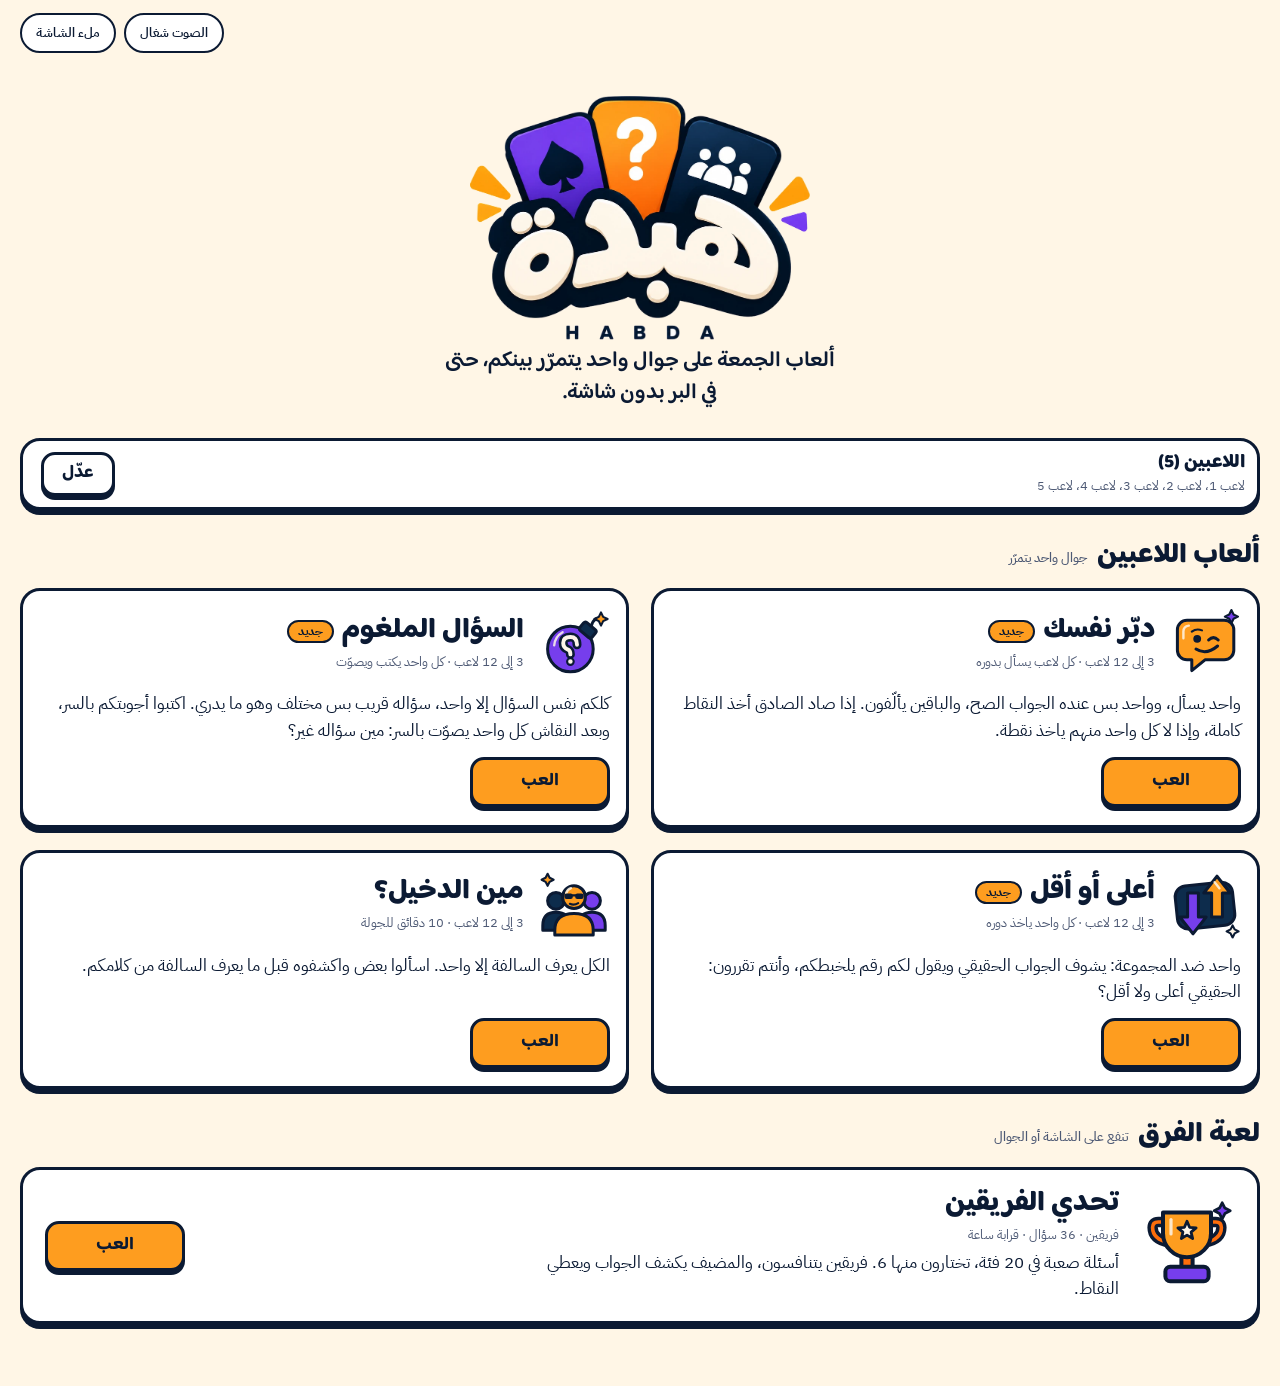
==== index.html @ b5500d82 "Habda web version, privacy and support pages Co-Authored-By: Claude Opus 5.5 <noreply@anthropic.com>" ====
<!doctype html><html lang="ar" dir="rtl"><head><meta charset="utf-8"><meta name="viewport" content="width=device-width,initial-scale=1,viewport-fit=cover"><meta name="theme-color" content="#FFF6E6"><meta name="description" content="هبدة: ألعاب جماعية سعودية على جوال واحد يتمرّر، أو كل واحد بجواله برمز غرفة."><meta property="og:title" content="هبدة"><meta property="og:description" content="هبدة: ألعاب جماعية سعودية على جوال واحد يتمرّر، أو كل واحد بجواله برمز غرفة."><meta property="og:image" content="icon-512.png"><link rel="icon" href="icon-192.png"><link rel="apple-touch-icon" href="apple-touch-icon.png"><link rel="stylesheet" href="fonts/fonts.css"><style>:root{color-scheme:light;padding-top:env(safe-area-inset-top,0px);padding-bottom:env(safe-area-inset-bottom,0px)}body{margin:0;font:14px system-ui}img{max-width:100%}[hidden]{display:none!important}</style><title>هبدة</title>
<meta name="claude:viewport-fit-sides" content="cover">
<style>
/* Layout: phone first. A slim bar, then one stage per step; the same stage scales up for a laptop or TV.
   One light palette by design, taken from the هبدة logo: cream ground, ink outlines with hard shadows, purple, orange and navy cards. */
:root{
  --bg:#FFF6E6;
  --surface:#FFFFFF;
  --cream:#FEF6E9;
  --cream-2:#EBD1B2;
  --ink:#0B1A33;
  --ink-soft:#4E5A75;
  --navy:#0D2C4C;
  --purple:#763EEC;
  --purple-soft:#EFE7FF;
  --orange:#FE9D1F;
  --orange-2:#FD6D0B;
  --orange-hover:#FFB04A;
  --orange-soft:#FFEBD2;
  --good:#0F7A4A;
  --good-soft:#E3F6EC;
  --bad:#C22F38;
  --bad-soft:#FDE7E8;
  --white:#FFFFFF;
  --display:"Baloo Bhaijaan 2","IBM Plex Sans Arabic","Geeza Pro",Tahoma,sans-serif;
  --body:"IBM Plex Sans Arabic","Segoe UI","Geeza Pro",Tahoma,sans-serif;
  --step-hero:clamp(32px,5.6vw,72px);
  --step-q:clamp(22px,3.4vw,46px);
  --step-h:clamp(22px,2.6vw,34px);
  --step-b:clamp(16px,1.3vw,19px);
  --step-s:clamp(13px,1.05vw,15px);
  --line:3px solid var(--ink);
  --pop:0 5px 0 var(--ink);
  --pop-sm:0 3px 0 var(--ink);
  color-scheme:light;
}
*,*::before,*::after{box-sizing:border-box}
html,body{height:100%}
body{background:var(--bg);color:var(--ink);font-family:var(--body);font-size:var(--step-b);line-height:1.6;-webkit-font-smoothing:antialiased;-webkit-tap-highlight-color:transparent}
#app{min-height:100%;display:flex;flex-direction:column;padding-left:max(16px, env(safe-area-inset-left, 0px));padding-right:max(16px, env(safe-area-inset-right, 0px));padding-block:0 clamp(20px,3vw,32px)}
.bar,.stage{width:100%;max-width:1240px;margin-inline:auto}
button,input,textarea{font:inherit;color:inherit}
button{cursor:pointer;touch-action:manipulation}
button:disabled{cursor:default}
input,textarea{font-size:max(16px,1em)}
:focus-visible{outline:3px solid var(--purple);outline-offset:3px}
h1,h2,h3,p{margin:0}
h1,h2,h3{text-wrap:balance}

.bar{display:flex;align-items:center;justify-content:space-between;gap:12px;padding-block:10px;flex-wrap:wrap;min-height:66px}
.home-btn{display:flex;align-items:center;background:none;border:0;padding:0;border-radius:12px}
.home-btn img{height:46px;width:auto;display:block}
.tag{font-size:12px;font-weight:700;background:var(--surface);border:2px solid var(--ink);padding:1px 10px;border-radius:999px}
.bar-actions{display:flex;gap:8px;flex-wrap:wrap}
.ghost{background:var(--surface);border:2px solid var(--ink);color:var(--ink);padding:4px 14px;border-radius:999px;font-size:var(--step-s);font-weight:600;min-height:40px}
.ghost:hover{background:var(--cream)}

.stage{flex:1;display:flex;flex-direction:column;gap:clamp(16px,2.4vw,28px);padding-block:clamp(10px,2.4vw,30px)}
.center{align-items:center;text-align:center;justify-content:center}
.eyebrow{font-size:var(--step-s);font-weight:600;color:var(--ink-soft)}
.hint{font-size:var(--step-s);color:var(--ink-soft);max-width:60ch}
.warn{font-size:var(--step-s);color:var(--bad);font-weight:600}
.title{font-family:var(--display);font-weight:800;font-size:var(--step-h);line-height:1.25}
.title.sm{font-size:clamp(20px,2vw,26px)}
.label{font-weight:700}
.card{background:var(--surface);border:var(--line);border-radius:20px;box-shadow:var(--pop)}

.btn{border:var(--line);border-radius:14px;padding:9px 22px;min-height:50px;background:var(--surface);color:var(--ink);font-family:var(--display);font-weight:700;font-size:clamp(17px,1.4vw,20px);line-height:1.3;box-shadow:0 4px 0 var(--ink);transition:transform .1s ease,box-shadow .1s ease,background-color .12s ease}
.btn:active:not(:disabled){transform:translateY(3px);box-shadow:0 1px 0 var(--ink)}
.btn.soft:hover:not(:disabled){background:var(--cream)}
.btn.soft.on{background:var(--purple-soft)}
.btn.primary{background:var(--orange)}
.btn.primary:hover:not(:disabled){background:var(--orange-hover)}
.btn.big{font-size:clamp(19px,1.8vw,24px);padding:11px 26px;min-height:56px}
.btn.team-0{background:var(--orange)}
.btn.team-1{background:var(--purple);color:var(--white)}
.btn.flat{background:transparent;border:2px dashed var(--ink-soft);color:var(--ink-soft);box-shadow:none;font-family:var(--body);font-weight:600;font-size:var(--step-s);min-height:44px;padding:6px 16px}
.btn.flat:hover{color:var(--ink);border-color:var(--ink)}
.btn.num{display:flex;flex-direction:column;align-items:center;min-width:150px;font-size:clamp(26px,3.4vw,40px);font-weight:800;font-variant-numeric:tabular-nums}
.btn.num small{font-family:var(--body);font-size:var(--step-s);font-weight:600;color:var(--ink-soft)}
.btn:disabled,.btn.primary:disabled{background:var(--cream-2);color:var(--ink-soft);border-color:var(--ink-soft);box-shadow:none}
.actions{display:flex;flex-wrap:wrap;gap:12px 14px;justify-content:center}
.actions.start{justify-content:flex-start}

.hero{display:flex;flex-direction:column;align-items:center;text-align:center;gap:6px}
.logo-hero{width:min(340px,78vw);height:auto;display:block}
.tagline{font-family:var(--display);font-weight:600;font-size:clamp(18px,1.7vw,23px);line-height:1.45;max-width:30ch}
.pbar{display:flex;align-items:center;justify-content:space-between;gap:12px;padding:10px 12px 10px 18px}
.pbar-names{display:flex;flex-direction:column;min-width:0}
.pbar-names b{font-family:var(--display);font-weight:800;font-size:clamp(18px,1.5vw,21px);line-height:1.3}
.pbar-names span{font-size:var(--step-s);color:var(--ink-soft);overflow:hidden;text-overflow:ellipsis;white-space:nowrap}
.pbar .btn{min-height:44px;padding:5px 18px;flex:none}
.group{display:flex;flex-direction:column;gap:14px}
.group-title{font-family:var(--display);font-weight:800;font-size:clamp(22px,2.2vw,28px);line-height:1.3;display:flex;flex-wrap:wrap;align-items:baseline;gap:2px 10px}
.group-title span{font-family:var(--body);font-weight:500;font-size:var(--step-s);color:var(--ink-soft)}
.modes{display:grid;grid-template-columns:repeat(auto-fit,minmax(min(100%,420px),1fr));gap:clamp(16px,1.8vw,22px)}
.mode{display:grid;grid-template-columns:72px minmax(0,1fr);grid-template-rows:auto 1fr auto;gap:12px 14px;align-items:center;padding:16px 16px 18px}
.mode .emb{width:72px;height:72px;grid-column:1;grid-row:1}
.mode-top{grid-column:2;grid-row:1;display:flex;flex-direction:column;gap:2px;min-width:0}
.mode-head{display:flex;align-items:center;gap:8px;flex-wrap:wrap}
.mode h3{font-family:var(--display);font-weight:800;font-size:clamp(23px,2.2vw,29px);line-height:1.2}
.mode .meta{font-size:var(--step-s);color:var(--ink-soft)}
.mode .desc{grid-column:1 / -1;grid-row:2;align-self:start}
.mode .btn{grid-column:1 / -1;grid-row:3;justify-self:start;min-width:140px}
.new{font-size:12px;font-weight:700;background:var(--orange);border:2px solid var(--ink);border-radius:999px;padding:0 9px;line-height:1.6}
.resume{display:flex;flex-wrap:wrap;align-items:center;justify-content:space-between;gap:10px 14px;background:var(--purple-soft);border:var(--line);border-radius:18px;padding:10px 12px 10px 16px;font-weight:600}
.resume .btn{min-height:44px;padding:5px 18px}
.home-foot{display:flex;flex-wrap:wrap;gap:12px;align-items:center;justify-content:space-between}

.panel{display:flex;flex-direction:column;gap:clamp(16px,2vw,22px);max-width:820px;width:100%}
.setup-head{display:flex;align-items:center;gap:14px}
.setup-head .emb{width:64px;height:64px;flex:none}
.field{display:flex;flex-direction:column;gap:8px}
.row{display:flex;flex-wrap:wrap;gap:12px}
.row > *{flex:1 1 220px;min-width:0}
input[type=text],textarea{background:var(--surface);border:var(--line);border-radius:12px;padding:10px 12px;width:100%;color:var(--ink)}
textarea{min-height:84px;resize:vertical}
input:focus,textarea:focus{outline:none;border-color:var(--purple);box-shadow:0 0 0 3px var(--purple-soft)}
.team-input{display:flex;align-items:center;gap:10px}
.swatch{width:18px;height:18px;border-radius:50%;flex:none;border:2px solid var(--ink)}
.sw-0{background:var(--orange)}
.sw-1{background:var(--purple)}
.chips{display:flex;flex-wrap:wrap;gap:8px}
.chip-btn{background:var(--surface);border:2px solid var(--ink);border-radius:999px;padding:6px 14px;min-height:42px;color:var(--ink);font-size:var(--step-s);font-weight:600;box-shadow:0 2px 0 var(--ink)}
.chip-btn:hover{background:var(--cream)}
.chip-btn.on{background:var(--purple);color:var(--white)}
.counter{font-size:var(--step-s);color:var(--ink-soft);font-variant-numeric:tabular-nums}
.players{display:flex;flex-direction:column;gap:8px}
.player-row{display:flex;gap:8px;align-items:center}
.player-row input{flex:1;min-width:0}
.pnum{width:30px;height:30px;flex:none;display:grid;place-items:center;border-radius:50%;background:var(--navy);color:var(--cream);font-weight:700;font-size:14px;font-variant-numeric:tabular-nums}
.icon-btn{background:var(--surface);border:2px solid var(--ink);border-radius:12px;min-height:46px;flex:none;color:var(--bad);font-weight:600;padding:0 12px}
.rules{margin:0;padding:14px 16px;padding-inline-start:2.2em;display:flex;flex-direction:column;gap:6px;background:var(--cream);border:2px solid var(--ink);border-radius:16px}
.rules li::marker{color:var(--purple);font-weight:800}

.teams{display:grid;grid-template-columns:1fr 1fr;gap:clamp(10px,1.6vw,20px)}
.team{display:flex;flex-direction:column;background:var(--surface);border:var(--line);border-radius:18px;padding:clamp(10px,1.4vw,16px) clamp(14px,1.8vw,22px);min-width:0;box-shadow:var(--pop-sm)}
.team-0.turn{background:var(--orange-soft);box-shadow:var(--pop)}
.team-1.turn{background:var(--purple-soft);box-shadow:var(--pop)}
.team-name{display:flex;align-items:center;gap:8px;font-weight:700;font-size:clamp(16px,1.7vw,22px);overflow-wrap:anywhere}
.team-name::before{content:"";width:14px;height:14px;border-radius:50%;border:2px solid var(--ink);flex:none}
.team-0 .team-name::before{background:var(--orange)}
.team-1 .team-name::before{background:var(--purple)}
.team-score{font-family:var(--display);font-weight:800;font-size:clamp(36px,4.6vw,64px);line-height:1.1;font-variant-numeric:tabular-nums}
.team-meta{font-size:var(--step-s);color:var(--ink-soft)}
.team-meta b{color:var(--ink);font-weight:700}
/* trivia board: one card per category, its picture in the middle and two tiles of each value on its sides */
.board{display:grid;grid-template-columns:repeat(3,minmax(0,1fr));gap:clamp(10px,1.4vw,18px)}
.cat-card{display:grid;grid-template-columns:minmax(0,1fr) minmax(0,1.15fr) minmax(0,1fr);gap:8px;background:var(--surface);border:var(--line);border-radius:20px;box-shadow:var(--pop-sm);padding:10px;min-width:0}
.side{display:flex;flex-direction:column;gap:8px;min-width:0}
.cat-mid{display:flex;flex-direction:column;align-items:center;justify-content:center;gap:2px;text-align:center;background:var(--cream);border:2px solid var(--ink);border-radius:14px;padding:6px 4px;min-width:0}
.cat-mid .emb{width:min(70px,100%);height:auto;aspect-ratio:1}
.cat-name{font-family:var(--display);font-weight:800;font-size:clamp(14px,1.25vw,18px);line-height:1.2;overflow-wrap:anywhere}
.spons{display:block;font-family:var(--body);font-weight:600;font-size:11px;line-height:1.3;color:var(--ink-soft)}
.tile{flex:1;font-family:var(--display);font-weight:800;font-size:clamp(19px,1.9vw,30px);background:var(--surface);border:var(--line);border-radius:12px;min-height:clamp(42px,6.2vh,72px);padding:0 4px;color:var(--purple);box-shadow:var(--pop-sm);font-variant-numeric:tabular-nums;overflow:hidden;text-overflow:ellipsis;white-space:nowrap}
.tile:hover:not(:disabled){background:var(--purple-soft)}
.tile:active:not(:disabled){transform:translateY(2px);box-shadow:0 1px 0 var(--ink)}
.tile.used{font-family:var(--body);font-size:12px;font-weight:600;color:var(--ink-soft);background:transparent;border:2px dashed var(--ink-soft);box-shadow:none}
.tile.won-0{background:var(--orange-soft);color:var(--ink);border:2px solid var(--ink)}
.tile.won-1{background:var(--purple-soft);color:var(--ink);border:2px solid var(--ink)}
.board-foot{display:flex;justify-content:space-between;align-items:center;gap:12px;flex-wrap:wrap}
.catpick{display:grid;grid-template-columns:repeat(auto-fill,minmax(104px,1fr));gap:10px}
.catp{position:relative;display:flex;flex-direction:column;align-items:center;gap:2px;background:var(--surface);border:2px solid var(--ink);border-radius:16px;padding:8px 6px 10px;box-shadow:0 3px 0 var(--ink);color:var(--ink);font-family:var(--display);font-weight:700;font-size:15px;line-height:1.25}
.catp .emb{width:56px;height:56px}
.catp small{font-family:var(--body);font-size:11px;font-weight:600;color:var(--ink-soft)}
.catp:hover{background:var(--cream)}
.catp.on{background:var(--purple-soft);border-color:var(--purple);box-shadow:0 3px 0 var(--purple)}
.catp.on::after{content:"✓";position:absolute;top:-9px;inset-inline-start:-9px;width:26px;height:26px;border-radius:50%;background:var(--purple);color:var(--white);border:2px solid var(--ink);display:grid;place-items:center;font-family:var(--body);font-size:14px;font-weight:700;line-height:1}
.pick-head{display:flex;align-items:center;justify-content:space-between;gap:10px;flex-wrap:wrap}
.pick-head .btn{min-height:40px;padding:4px 14px;font-size:15px}

/* question card: every game shows its question here, big, under a band in the game's colour */
.qcard{--qc:var(--orange);--qc-ink:var(--ink);width:min(860px,100%);background:var(--surface);border:var(--line);border-radius:24px;box-shadow:var(--pop);overflow:hidden;text-align:center}
.qc-odd{--qc:var(--purple);--qc-ink:var(--white)}
.qc-hl,.qc-trivia{--qc:var(--navy);--qc-ink:var(--cream)}
.qcard-head{display:flex;align-items:center;justify-content:center;gap:10px;padding:8px 16px;background:var(--qc);color:var(--qc-ink);border-bottom:var(--line);font-family:var(--display);font-weight:800;font-size:clamp(17px,1.7vw,22px);line-height:1.3}
.qc-badge{display:grid;place-items:center;width:44px;height:44px;flex:none;background:var(--surface);border:2px solid var(--ink);border-radius:12px}
.qc-badge .emb{width:36px;height:36px}
.qcard-text{padding:clamp(16px,3vw,30px) clamp(14px,3vw,36px);font-family:var(--display);font-weight:700;line-height:1.55;text-wrap:balance;overflow-wrap:anywhere}
.qs-1{font-size:clamp(30px,7.6vw,64px)}
.qs-2{font-size:clamp(26px,6.4vw,54px)}
.qs-3{font-size:clamp(22px,5.4vw,46px)}

.q-meta{display:flex;flex-wrap:wrap;gap:8px;justify-content:center}
.chip{background:var(--surface);border:2px solid var(--ink);border-radius:999px;padding:2px 12px;font-size:var(--step-s);font-weight:700}
.chip.pts{background:var(--orange)}
.chip.t0{background:var(--orange-soft)}
.chip.t1{background:var(--purple-soft)}
.chip.spons-chip{background:var(--navy);color:var(--cream)}
.timer{display:flex;align-items:center;gap:14px;width:min(640px,100%)}
.timer-track{flex:1;height:16px;background:var(--surface);border:2px solid var(--ink);border-radius:999px;overflow:hidden}
.timer-fill{height:100%;background:var(--orange);transform-origin:right center;transition:transform .25s linear}
.timer.done .timer-fill{background:var(--bad)}
.timer-num{font-family:var(--display);font-weight:800;font-size:clamp(22px,2.2vw,32px);min-width:5ch;font-variant-numeric:tabular-nums}
.timer.done .timer-num{color:var(--bad)}
.answer{display:flex;flex-direction:column;align-items:center;gap:2px;background:var(--orange);border:var(--line);border-radius:22px;box-shadow:var(--pop);padding:clamp(14px,2vw,24px) clamp(20px,3vw,40px);max-width:100%}
.answer-label{font-size:var(--step-s);font-weight:700}
.answer-text{font-family:var(--display);font-weight:800;font-size:clamp(28px,4.2vw,58px);line-height:1.25;overflow-wrap:anywhere}

.winner{font-family:var(--display);font-weight:800;font-size:var(--step-hero);line-height:1.15;overflow-wrap:anywhere}
.final{display:flex;gap:clamp(16px,4vw,64px);justify-content:center;flex-wrap:wrap;font-variant-numeric:tabular-nums}
.final > div{display:flex;flex-direction:column;align-items:center}
.final b{font-family:var(--display);font-weight:800;font-size:clamp(40px,5vw,72px);line-height:1.1}
.share{white-space:pre-wrap;background:var(--surface);border:2px dashed var(--ink-soft);border-radius:12px;padding:10px 14px;font-family:var(--body);font-size:var(--step-s);color:var(--ink);user-select:all;margin:0;max-width:100%}
.end-emb{width:84px;height:84px}
.confetti{position:fixed;inset:0;pointer-events:none;overflow:hidden}
.confetti i{position:absolute;top:-16px;left:calc(var(--x) * 1%);width:9px;height:15px;background:var(--c);border:1.5px solid var(--ink);border-radius:3px;animation:fall 3.4s linear var(--d) infinite}
@keyframes fall{to{transform:translateY(110vh) rotate(560deg)}}
.pop{animation:pop .34s cubic-bezier(.34,1.56,.64,1) both}
@keyframes pop{from{transform:scale(.86)}to{transform:none}}

.pass-emb{width:76px;height:76px}
.pass-title{font-size:var(--step-h);color:var(--ink-soft);font-weight:600}
.pass-name{font-family:var(--display);font-weight:800;font-size:var(--step-hero);line-height:1.15;overflow-wrap:anywhere}
.secret{display:flex;flex-direction:column;align-items:center;gap:6px;background:var(--orange);color:var(--ink);border:var(--line);border-radius:24px;box-shadow:var(--pop);padding:clamp(18px,3vw,36px) clamp(20px,4vw,56px);max-width:640px;width:100%}
.secret.imp{background:var(--navy);color:var(--cream)}
.secret.alt{background:var(--purple);color:var(--white)}
.secret-label{font-size:var(--step-s);font-weight:700}
.secret-word{font-family:var(--display);font-weight:800;font-size:clamp(42px,8vw,100px);line-height:1.2;overflow-wrap:anywhere}
.secret-word.mid{font-size:clamp(28px,5vw,60px)}
.secret-hint{font-size:var(--step-s);font-weight:500;max-width:42ch}
.dots{display:flex;gap:6px;flex-wrap:wrap;justify-content:center}
.dot{width:12px;height:12px;border-radius:50%;background:var(--surface);border:2px solid var(--ink)}
.dot.done{background:var(--ink-soft);border-color:var(--ink-soft)}
.dot.now{background:var(--orange)}
.ask-line{display:flex;flex-wrap:wrap;align-items:baseline;justify-content:center;gap:.4em;font-size:var(--step-q);font-weight:700;line-height:1.3}
.ask-line .who{font-family:var(--display);font-weight:800;color:var(--purple);overflow-wrap:anywhere}
.ask-line .verb{color:var(--ink-soft);font-weight:500;font-size:.7em}
.vote-grid,.options{display:grid;grid-template-columns:repeat(auto-fill,minmax(min(100%,150px),1fr));gap:10px;width:min(820px,100%)}
.vote,.opt{background:var(--surface);border:var(--line);border-radius:14px;padding:8px 12px;min-height:58px;font-family:var(--display);font-weight:700;font-size:clamp(18px,1.7vw,24px);color:var(--ink);box-shadow:var(--pop-sm);overflow-wrap:anywhere}
.vote:hover,.opt:hover{background:var(--cream)}
.vote.on,.vote.on:hover{background:var(--purple);color:var(--white)}
.vote small{display:block;font-family:var(--body);font-weight:500;font-size:13px;line-height:1.35;opacity:.85}
.vote:active,.opt:active{transform:translateY(2px);box-shadow:0 1px 0 var(--ink)}
.order{list-style:none;margin:0;padding:0;display:flex;flex-wrap:wrap;justify-content:center;gap:8px;counter-reset:o}
.order li{counter-increment:o;background:var(--surface);border:2px solid var(--ink);border-radius:999px;padding:3px 14px;font-weight:700}
.order li::before{content:counter(o) ". ";color:var(--purple);font-weight:800}
.verdict{font-family:var(--display);font-weight:800;font-size:var(--step-h);line-height:1.3}
.verdict.good{color:var(--good)}
.verdict.bad{color:var(--bad)}
.reveal-line{font-size:clamp(18px,2vw,26px)}
.reveal-line b{font-family:var(--display);font-weight:800;color:var(--purple)}
.scores{list-style:none;margin:0;padding:0;display:flex;flex-direction:column;gap:8px;width:min(560px,100%)}
.scores li{display:flex;align-items:center;gap:10px;background:var(--surface);border:2px solid var(--ink);border-radius:14px;padding:7px 14px 7px 10px;font-variant-numeric:tabular-nums;text-align:start}
.scores li.lead{background:var(--orange-soft)}
.scores .rank{width:28px;height:28px;flex:none;display:grid;place-items:center;border-radius:50%;background:var(--navy);color:var(--cream);font-weight:700;font-size:14px}
.scores .nm{flex:1;min-width:0;overflow-wrap:anywhere;font-weight:600}
.scores .delta{background:var(--good-soft);color:var(--good);font-weight:700;font-size:var(--step-s);border-radius:999px;padding:0 8px}
.scores li b{font-family:var(--display);font-weight:800;font-size:clamp(20px,1.8vw,24px);min-width:2ch;text-align:end}
.answers{list-style:none;margin:0;padding:0;display:flex;flex-direction:column;gap:8px;width:min(620px,100%)}
.answers li{display:flex;justify-content:space-between;align-items:baseline;gap:12px;background:var(--surface);border:2px solid var(--ink);border-radius:14px;padding:8px 14px;text-align:start}
.answers li span{color:var(--ink-soft);font-weight:600;flex:none}
.answers li b{font-family:var(--display);font-weight:700;font-size:clamp(18px,1.8vw,24px);overflow-wrap:anywhere;text-align:end;min-width:0}
.form{display:flex;flex-direction:column;gap:10px;width:min(560px,100%);text-align:start}
.inline{display:flex;gap:8px}
.inline input{flex:1;min-width:0}
.inline .btn{flex:none}
.said{display:flex;flex-direction:column;align-items:center;background:var(--navy);color:var(--cream);border:var(--line);border-radius:22px;box-shadow:var(--pop);padding:10px 30px 12px}
.said span{font-size:var(--step-s);font-weight:600}
.said b{font-family:var(--display);font-weight:800;font-size:clamp(36px,6vw,72px);line-height:1.2;font-variant-numeric:tabular-nums}
.hl-votes{display:flex;flex-direction:column;gap:8px;width:min(560px,100%)}
.hl-row{display:flex;align-items:center;justify-content:space-between;gap:12px;background:var(--surface);border:2px solid var(--ink);border-radius:14px;padding:6px 14px 6px 6px;text-align:start}
.hl-row .nm{font-weight:700;overflow-wrap:anywhere;min-width:0}
.hl-row .res{font-weight:700;font-size:var(--step-s);flex:none;border-radius:999px;padding:2px 10px;margin-block:6px}
.hl-row .res.ok{color:var(--good);background:var(--good-soft)}
.hl-row .res.no{color:var(--bad);background:var(--bad-soft)}
.hl-row .res.imp{color:var(--purple);background:var(--purple-soft)}
.hl-row .nm small{display:block;font-weight:500;font-size:13px;color:var(--ink-soft)}
.seg{display:flex;gap:6px;flex:none}
.seg-btn{min-height:46px;min-width:80px;border-radius:12px;border:2px solid var(--ink);background:var(--surface);color:var(--ink);font-family:var(--display);font-weight:700;box-shadow:0 2px 0 var(--ink)}
.seg-btn.on[data-v="up"]{background:var(--orange)}
.seg-btn.on[data-v="down"]{background:var(--purple);color:var(--white)}

.gates{display:grid;grid-template-columns:repeat(auto-fit,minmax(min(100%,200px),1fr));gap:12px}
.gate{background:var(--surface);border:2px solid var(--ink);border-radius:16px;padding:12px 16px;display:flex;flex-direction:column;gap:2px}
.gate b{font-family:var(--display);font-weight:800;font-size:clamp(26px,3vw,38px);line-height:1.15;font-variant-numeric:tabular-nums}
.gate span{font-size:var(--step-s);color:var(--ink-soft)}
.gate.met{background:var(--good-soft)}
.gate.met b{color:var(--good)}
.loglist{list-style:none;margin:0;padding:0;display:flex;flex-direction:column;gap:8px}
.loglist li{background:var(--surface);border:2px solid var(--ink);border-radius:12px;padding:10px 14px;font-size:var(--step-s);display:flex;flex-wrap:wrap;gap:4px 14px;color:var(--ink-soft)}
.loglist li b{color:var(--ink)}
.loglist .note{flex-basis:100%;color:var(--ink)}

.toast{position:fixed;left:0;right:0;bottom:0;z-index:10;display:flex;justify-content:center;pointer-events:none;padding-bottom:calc(16px + env(safe-area-inset-bottom, 0px));padding-left:max(16px, env(safe-area-inset-left, 0px));padding-right:max(16px, env(safe-area-inset-right, 0px))}
.toast span{background:var(--ink);color:var(--cream);padding:10px 18px;border-radius:999px;font-weight:600;font-size:var(--step-s);box-shadow:0 4px 0 var(--purple)}

/* rooms: «كل واحد بجواله» */
.net-entry{display:grid;grid-template-columns:64px minmax(0,1fr) auto;gap:10px 14px;align-items:center;padding:14px 16px;background:var(--purple-soft)}
.net-entry .emb{width:64px;height:64px}
.net-entry-text{min-width:0}
.net-cards{display:grid;grid-template-columns:repeat(auto-fit,minmax(min(100%,300px),1fr));gap:16px}
.net-card{display:flex;flex-direction:column;gap:10px;padding:16px}
.net-card .btn.big{align-self:flex-start}
.code-in{font-family:var(--display);font-weight:800;font-size:26px;letter-spacing:.2em;text-align:center;direction:ltr}
.room-head{display:flex;align-items:center;justify-content:space-between;gap:16px;padding:16px 18px;flex-wrap:wrap}
.room-code-box{display:flex;flex-direction:column;gap:6px;align-items:flex-start}
.room-code{font-family:var(--display);font-weight:800;font-size:clamp(46px,13vw,76px);line-height:1;letter-spacing:.08em;direction:ltr;font-variant-numeric:tabular-nums}
.qr{width:136px;height:136px;flex:none;background:var(--white);border:2px solid var(--ink);border-radius:12px;padding:4px}
.qr svg{width:100%;height:100%;display:block}
.roster{list-style:none;margin:0;padding:0;display:flex;flex-direction:column;gap:8px}
.roster li{display:flex;align-items:center;gap:10px;background:var(--surface);border:2px solid var(--ink);border-radius:14px;padding:6px 8px 6px 14px;min-height:50px}
.roster .nm{flex:1;min-width:0;font-weight:700;overflow-wrap:anywhere}
.roster .dot-on{width:12px;height:12px;border-radius:50%;background:var(--good);border:2px solid var(--ink);flex:none}
.roster li.off{opacity:.6}
.roster li.off .dot-on{background:var(--cream-2)}
.room-games{display:grid;grid-template-columns:repeat(auto-fill,minmax(128px,1fr));gap:10px}
.wait-card{display:flex;flex-direction:column;align-items:center;gap:6px;padding:18px;text-align:center}
.room-bar{display:flex;align-items:center;gap:8px;flex-wrap:wrap;justify-content:center;font-family:var(--display);font-weight:800}
.room-bar .emb{width:32px;height:32px}
.room-bar span{font-family:var(--body);color:var(--ink-soft);font-weight:500;font-size:var(--step-s)}
.room-bar .room-tag{background:var(--surface);border:2px solid var(--ink);border-radius:999px;padding:0 10px;color:var(--ink)}

/* game emblems: one drawing per game, styled from the same tokens */
.emb{display:block;overflow:visible}
.emb *{stroke:var(--ink);stroke-width:5;stroke-linejoin:round;stroke-linecap:round}
.emb .o{fill:var(--orange)}
.emb .o2{fill:var(--orange-2)}
.emb .p{fill:var(--purple)}
.emb .n{fill:var(--navy)}
.emb .c{fill:var(--cream)}
.emb .k{fill:var(--ink);stroke:none}
.emb .s{fill:none}
.emb .t{stroke-width:3.5}
.emb .hl{fill:none;stroke:var(--cream);stroke-width:4;opacity:.85}
.emb .q1{fill:none;stroke-width:15}
.emb .q2{fill:none;stroke:var(--cream);stroke-width:6.5}
.emb .h1{fill:none;stroke-width:13}
.emb .h2{fill:none;stroke:var(--orange-2);stroke-width:4.5}
.emb .c2{fill:var(--cream-2)}
.emb .w{fill:var(--white)}
.emb .g{fill:none;stroke:var(--cream);stroke-width:3}
.emb .g2{fill:none;stroke:var(--cream);stroke-width:2.5;opacity:.5}
.emb .h3{fill:none;stroke:var(--cream);stroke-width:7}
.emb .h4{fill:none;stroke:var(--orange);stroke-width:5.5}
.emb .h5{fill:none;stroke:var(--cream);stroke-width:5}
.emb .tx{font-family:var(--display);font-weight:800;text-anchor:middle;font-size:30px;fill:var(--ink);stroke:none}
.emb .tx.big{font-size:46px;fill:var(--orange);stroke:var(--ink);stroke-width:5;paint-order:stroke}

@media (min-width:560px) and (max-width:999px){
  .board{grid-template-columns:repeat(2,minmax(0,1fr))}
}
@media (min-width:760px){
  .mode.wide{grid-template-columns:96px minmax(0,1fr) auto;grid-template-rows:auto auto;gap:4px 20px;padding:18px 22px}
  .mode.wide .emb{width:96px;height:96px;grid-row:1 / 3}
  .mode.wide .mode-top{grid-column:2;grid-row:1;align-self:end}
  .mode.wide .desc{grid-column:2;grid-row:2;max-width:62ch}
  .mode.wide .btn{grid-column:3;grid-row:1 / 3}
}
@media (max-width:559px){
  .board{grid-template-columns:1fr}
  .tile{min-height:46px}
}
@media (max-width:720px){
  .teams{gap:8px}
  .btn.num{min-width:130px}
  .mode{grid-template-columns:64px minmax(0,1fr)}
  .mode .emb{width:64px;height:64px}
}
@media (prefers-reduced-motion:reduce){
  .confetti{display:none}
  .pop{animation:none}
  .timer-fill,.btn{transition:none}
}
</style>

<script src="vendor.js"></script></head><body><div id="app" dir="rtl" lang="ar"></div>
<div class="toast" id="toast" dir="rtl" lang="ar" role="status" aria-live="polite" hidden><span></span></div>

<script id="game-flags">
window.HABDA_FLAGS = {"target":"web","net":true,"webUrl":"https://egltsa26-eng.github.io/habda/","appStoreUrl":""};
window.HABDA_FIREBASE = null;
</script>

<script id="game-net">
/* Room transport for «كل واحد بجواله». One small API, two drivers:
   - firebase: Firebase Realtime Database with anonymous sign-in (production).
   - local: BroadcastChannel + localStorage, so several tabs of one browser act as several phones (tests and offline demos).
   API: uid, now(), get(path), set(path, v), update(path, {sub/path: v}), remove(path), on(path, cb) -> off, onDisconnect(path, v|null). */
const HabdaNet = (() => {
  const split = p => String(p).split('/').filter(Boolean);
  const clone = v => v === undefined ? null : JSON.parse(JSON.stringify(v));

  function localDriver() {
    /* One IndexedDB record holds the whole tree. IndexedDB serialises read-write transactions across tabs, so writes from many "phones" never overwrite each other. */
    const ch = new BroadcastChannel('habda.localdb');
    let uid = '';
    try { uid = sessionStorage.getItem('habda.localuid') || ''; } catch (e) {}
    if (!uid) { uid = 'u' + Math.random().toString(36).slice(2, 10); try { sessionStorage.setItem('habda.localuid', uid); } catch (e) {} }
    const dbp = new Promise((res, rej) => { const r = indexedDB.open('habda-localdb', 1); r.onupgradeneeded = () => r.result.createObjectStore('kv'); r.onsuccess = () => res(r.result); r.onerror = () => rej(r.error); });
    function tx(mode, fn) {
      return dbp.then(db => new Promise((res, rej) => {
        const t = db.transaction('kv', mode), st = t.objectStore('kv'); let out;
        const g = st.get('root');
        g.onsuccess = () => { const root = g.result || {}; out = fn(root); if (mode === 'readwrite') st.put(root, 'root'); };
        t.oncomplete = () => res(out); t.onerror = () => rej(t.error); t.onabort = () => rej(t.error);
      }));
    }
    const at = (root, p) => split(p).reduce((n, k) => (n && typeof n === 'object' ? n[k] : undefined), root);
    function put(root, p, v) {
      const ks = split(p); let n = root;
      for (let i = 0; i < ks.length - 1; i++) { if (!n[ks[i]] || typeof n[ks[i]] !== 'object') n[ks[i]] = {}; n = n[ks[i]]; }
      if (v == null) delete n[ks[ks.length - 1]]; else n[ks[ks.length - 1]] = clone(v);
    }
    const listeners = [];
    let firing = Promise.resolve();
    function fire() {
      firing = firing.then(() => tx('readonly', root => root)).then(root => {
        listeners.forEach(l => { const v = at(root, l.path), s = JSON.stringify(v === undefined ? null : v); if (s !== l.last) { l.last = s; try { l.cb(clone(v)); } catch (e) { console.error(e); } } });
      }).catch(e => console.error(e));
      return firing;
    }
    ch.onmessage = () => fire();
    const write = fn => tx('readwrite', fn).then(() => { ch.postMessage(1); fire(); });
    const leave = [];
    addEventListener('pagehide', () => { leave.forEach(([p, v]) => write(root => put(root, p, v))); });
    return {
      kind: 'local', uid,
      now: () => Date.now(),
      get: p => tx('readonly', root => clone(at(root, p))),
      set: (p, v) => write(root => put(root, p, v)),
      update: (p, obj) => write(root => { Object.keys(obj).forEach(k => put(root, split(p).concat(split(k)).join('/'), obj[k])); }),
      remove: p => write(root => put(root, p, null)),
      on(path, cb) { const l = { path, cb, last: undefined }; listeners.push(l); fire(); return () => { const i = listeners.indexOf(l); if (i >= 0) listeners.splice(i, 1); }; },
      onDisconnect: (p, v) => { leave.push([p, v]); return Promise.resolve(); }
    };
  }

  async function firebaseDriver(config) {
    const F = window.HabdaVendor && window.HabdaVendor.firebase;
    if (!F || !config || !config.apiKey || !config.databaseURL) throw new Error('no-config');
    const app = F.initializeApp(config);
    const auth = F.initializeAuth(app, { persistence: [F.indexedDBLocalPersistence, F.browserLocalPersistence] });
    const user = auth.currentUser || (await F.signInAnonymously(auth)).user;
    const db = F.getDatabase(app);
    let offset = 0;
    F.onValue(F.ref(db, '.info/serverTimeOffset'), s => { offset = Number(s.val()) || 0; });
    const r = p => F.ref(db, p);
    return {
      kind: 'firebase', uid: user.uid,
      now: () => Date.now() + offset,
      get: p => F.get(r(p)).then(s => s.val()),
      set: (p, v) => F.set(r(p), v),
      update: (p, obj) => F.update(r(p), obj),
      remove: p => F.remove(r(p)),
      on(p, cb) { return F.onValue(r(p), s => cb(s.val()), () => cb(null)); },
      onDisconnect: (p, v) => v == null ? F.onDisconnect(r(p)).remove() : F.onDisconnect(r(p)).set(v)
    };
  }

  let pending = null;
  /* Connects once. `local` wins when the page asks for it (#localnet), otherwise Firebase when configured. */
  function connect() {
    if (pending) return pending;
    const wantLocal = /localnet/.test(location.hash) || (window.HABDA_FLAGS && window.HABDA_FLAGS.netDriver === 'local');
    pending = wantLocal ? Promise.resolve(localDriver()) : firebaseDriver(window.HABDA_FIREBASE).catch(e => { pending = null; throw e; });
    return pending;
  }
  const available = () => /localnet/.test(location.hash) || !!(window.HABDA_FIREBASE && window.HABDA_FIREBASE.apiKey && window.HabdaVendor);
  return { connect, available };
})();

</script>

<script id="game-data">
/* Content. Every answer must be a checked fact. 200 = medium, 400 = hard, 600 = very hard. Each trivia category holds 6 or more questions per tier: a board uses 2 per tier. */
const TRIVIA = [
  {id:"food", name:"سفرتنا", q:[
    [200,"أكلة الكليجا صار لها مهرجان سنوي باسمها. في أي منطقة؟","القصيم (بريدة)"],
    [200,"المندي أصله من أي بلد؟","اليمن (حضرموت)"],
    [200,"خبز التميس اللي ينفطر مع الفول في الحجاز، ينسب لأي بلد؟","أفغانستان (التميس الأفغاني)"],
    [200,"البليلة اللي تنباع على العربيات في ليالي رمضان بمكة وجدة والمدينة، وش مكوّنها الأساسي؟","الحمص"],
    [200,"فطاير صغيرة تشبه البان كيك، عجينتها تنصبّ على الصاج وتنقدّم بالسمن والعسل. وش اسمها؟","المصابيب (المراصيع)"],
    [200,"لحم ينطبخ ساعات في حفرة أو تنور مع أغصان المرخ، ويشتهر في جنوب غرب المملكة. وش اسمه؟","الحنيذ"],
    [200,"طبق ساحلي: رز ينطبخ في مرق السمك مع بصل محمّر. وش اسمه؟","الصيادية"],
    [400,"خبز حجازي حالي مدوّر عليه سمسم، يناكل مع الشاهي العصر. وش اسمه؟","الشُّريك"],
    [400,"في طبق المظبي، اللحم يُشوى على وش؟","على حجر (صخر) فوق الجمر"],
    [400,"وش السائل اللي ينطبخ فيه رز السليق مع المرق ويعطيه قوامه الكريمي؟","الحليب"],
    [400,"أول 2023 اعتمدت هيئة فنون الطهي «طبقاً وطنياً» للمملكة. وش هو؟","الجريش"],
    [400,"النبي ﷺ قال: «فضل عائشة على النساء كفضل ... على الطعام». وش الطبق اللي ذكره؟","الثريد"],
    [400,"حلاوة حجازية مدوّرة أصلها هندي، تنعمل من الدقيق والسكر والسمن. وش اسمها؟","اللدو"],
    [400,"خبز تشتهر فيه الأحساء، يعجنونه بموية التمر ويخبزونه في تنور طين. وش اسمه؟","الخبز الأحمر (الحساوي)"],
    [600,"حلى حجازي ينقدّم في العيد، أساسه قمر الدين مع المكسرات والفواكه المجففة. وش اسمه؟","الدبيازة"],
    [600,"حلى شعبي من طحين محمّص مع تمر مفروك وسمن، ويتحمّل التخزين أيام. وش اسمه؟","البثيث"],
    [600,"أكلة عسيرية من خبز البُر يُعجن بالسمن والعسل، ويُحفر في وسطها مكان للسمن. وش اسمها؟","العريكة"],
    [600,"أول 2023 اعتمدت هيئة فنون الطهي «حلوى وطنية» للمملكة. وش هي؟","المقشوش"],
    [600,"أكلة جازانية تحمل اسم القدر الحجري أو الفخاري اللي تنطبخ وتنقدّم فيه. وش اسمها؟","المغش"],
    [600,"في جنوب المملكة، تنور فخاري يخبزون فيه ويطبخون فيه اللحم، والخبز اللي يطلع منه يتسمّى باسمه. وش اسمه؟","الميفا"]]},
  {id:"places", name:"ديرتنا", q:[
    [200,"مشروع نيوم يقع في أي منطقة إدارية؟","تبوك"],
    [200,"جزر فرسان تتبع أي منطقة؟","جازان"],
    [200,"صخرة الفيل الشهيرة في أي محافظة؟","العُلا"],
    [200,"محافظة حفر الباطن تتبع أي منطقة إدارية؟","المنطقة الشرقية"],
    [200,"موقع الأخدود الأثري، اللي ذُكرت قصة أصحابه في سورة البروج، في أي منطقة؟","نجران"],
    [200,"سوق عكاظ اللي كان شعراء الجاهلية يتنافسون فيه، مكانه اليوم قريب من أي مدينة؟","الطائف"],
    [200,"وادي طوله حوالي 120 كيلو، يمتد من الشمال الغربي للجنوب الشرقي ويشق مدينة الرياض. وش اسمه؟","وادي حنيفة"],
    [400,"وش عاصمة منطقة الجوف الإدارية؟","سكاكا"],
    [400,"وش عاصمة منطقة الحدود الشمالية؟","عرعر"],
    [400,"قرية ذي عين الأثرية المبنية من الحجر فوق صخرة رخامية، في أي منطقة؟","الباحة"],
    [400,"الحِجر (مدائن صالح) كانت ثاني أكبر مدينة لحضارة عاصمتها البتراء. وش هي؟","الأنباط"],
    [400,"محافظة القنفذة الساحلية تتبع أي منطقة إدارية؟","منطقة مكة المكرمة"],
    [400,"قلعة مارد التاريخية في أي محافظة؟","دومة الجندل (الجوف)"],
    [400,"بلدة في منطقة حائل، فيها جبل أم سنمان ونقوشه الصخرية المسجلة في اليونسكو. وش اسمها؟","جبّة"],
    [600,"وش اسم الصحراء الرملية اللي تمتد مثل القوس وتربط النفود الكبير بالربع الخالي؟","الدهناء"],
    [600,"أطول وادي في الجزيرة العربية، يبدأ من نواحي المدينة ويمر بالقصيم. وش اسمه؟","وادي الرمة"],
    [600,"تيماء الأثرية تشتهر ببئر قديمة كبيرة. وش اسمها؟","بئر هَدّاج"],
    [600,"منخفض عريض يبدأ من منطقة الجوف ويمتد لين يدخل الأردن، ومع إنه منخفض واسع يسمونه «وادي». وش اسمه؟","وادي السرحان"],
    [600,"فوهة بركانية في حرة كشب، عمقها حوالي 250 متر وعرضها قرابة 2 كيلو. وش اسمها؟","فوهة الوعبة (مقلع طمية)"],
    [600,"مسجد في الأحساء بناه بنو عبد القيس، وصُلّيت فيه ثاني جمعة في الإسلام بعد المسجد النبوي. وش اسمه؟","مسجد جواثا"]]},
  {id:"dialect", name:"لهجتنا", q:[
    [200,"\"دحين\" بلهجة أهل الحجاز وش معناها؟","الحين، الآن"],
    [200,"وش معنى \"الهياط\"؟","المبالغة والتفاخر الزايد"],
    [200,"لما أحد يناديك وترد \"سمّ\"، وش تقصد؟","نعم، آمر وأنا حاضر"],
    [200,"«الكنّة» وش معناها؟","زوجة الولد (أو زوجة الأخ)"],
    [200,"«القيظ» في كلام الأولين وش هو؟","عزّ الصيف وشدة حرّه"],
    [200,"«الدريشة» عند أهل الشرقية والخليج وش هي؟","النافذة (الشباك)"],
    [200,"لما يقول لك حجازي «اندر برّا»، وش معنى «اندر»؟","اطلع (اخرج)"],
    [400,"\"هقوتي إنه بيجي\" بلهجة نجد. وش معنى \"هقوتي\"؟","ظني وتوقعي"],
    [400,"وش معنى \"الكِروة\"؟","الأجرة"],
    [400,"\"لك الشرهة\" وش يقصد اللي يقولها؟","لك حق تعتب علي"],
    [400,"\"المِشراق\" عند أهل نجد وش هو؟","المكان المشمس اللي يجلسون فيه وقت البرد"],
    [400,"«ازهم» بلهجة أهل الحجاز وش معناها؟","نادِ (ناد على أحد)"],
    [400,"«النوخذة» أيام الغوص على اللؤلؤ في الخليج، وش هو؟","ربّان السفينة (قائدها)"],
    [400,"«نشدني عنك» بلهجة بدو الشمال، وش معنى «نشدني»؟","سألني"],
    [600,"\"فلان سنع\" وش معناها؟","يعرف الأصول ويتصرف صح"],
    [600,"\"الميرة\" عند أهل نجد قديماً وش هي؟","مؤونة البيت من أكل وأغراض"],
    [600,"\"السواني\" في نجد قديماً وش هي؟","الإبل اللي تسحب الماء من البير للسقي"],
    [600,"«الجصّة» في البيوت الطينية القديمة، وش هي؟","مخزن من الطين للتمر"],
    [600,"«الوسم» في كلام الأولين عن المطر، وش هو؟","موسم أول المطر (بعد الصيف)"],
    [600,"«القَطّ» في عسير وش هو؟","تلوين جدران البيت (من الداخل)"]]},
  {id:"history", name:"تاريخنا", q:[
    [200,"وش اسم القصر اللي استعاده الملك عبدالعزيز في الرياض سنة 1902؟","قصر المصمك"],
    [200,"وش عاصمة الدولة السعودية الأولى؟","الدرعية"],
    [200,"يوم التأسيس يذكّر بتأسيس الدولة السعودية الأولى في أي سنة ميلادية؟","1727"],
    [200,"قبل استرداد الرياض سنة 1902، الملك عبدالعزيز عاش مع أسرته قرابة عشر سنين في أي بلد؟","الكويت"],
    [200,"قبل ما ينشئ الملك عبدالعزيز دار للكسوة في مكة سنة 1927، كسوة الكعبة كانت تنصنع وتجي كل سنة من أي بلد؟","مصر (القاهرة)"],
    [200,"الملك عبدالعزيز توفي في أي مدينة؟","الطائف (قصر شبرا، 1953)"],
    [200,"«درب زبيدة» طريق الحج القديم من العراق لمكة. زبيدة هذي زوجة أي خليفة عباسي؟","هارون الرشيد"],
    [400,"مين مؤسس الدولة السعودية الثانية؟","الإمام تركي بن عبدالله"],
    [400,"كم ملك حكم المملكة من الملك عبدالعزيز إلى الملك سلمان؟","7 ملوك"],
    [400,"مين أول رائد فضاء عربي ومسلم؟","الأمير سلطان بن سلمان (1985)"],
    [400,"وش الاسم المعروف لأول بئر نفط تجارية في المملكة (الدمام 7)؟","بئر الخير"],
    [400,"مين أول وزير للمعارف (التعليم) في تاريخ السعودية؟","الأمير فهد بن عبدالعزيز (الملك فهد)"],
    [400,"قرية الفاو الأثرية جنوب غرب الرياض، كانت عاصمة لأي مملكة عربية قديمة؟","مملكة كندة"],
    [400,"خط التابلاين كان ينقل النفط السعودي من شرق المملكة لين البحر المتوسط. نهايته كانت في أي دولة؟","لبنان (ميناء صيدا)"],
    [600,"وش كان الاسم الأول لشركة أرامكو؟","كاسوك (كاليفورنيا أرابيان ستاندرد أويل)"],
    [600,"قبل اسم \"المملكة العربية السعودية\" سنة 1932، وش كان اسم الدولة؟","مملكة الحجاز ونجد وملحقاتها"],
    [600,"في أي سنة سقطت الدرعية عاصمة الدولة السعودية الأولى؟","1818"],
    [600,"في أي سنة بدأ البث التلفزيوني الرسمي في السعودية؟","1965"],
    [600,"قبل الريال الورقي (1961)، مؤسسة النقد أصدرت سنة 1953 أوراق تداولها الناس مثل الفلوس. وش كان اسمها؟","إيصالات الحجاج"],
    [600,"حسب مؤرخي نجد، مين اللي أسس الدرعية سنة 1446م؟","مانع المريدي"],
    [600,"أي ملك بابلي ترك بابل وعاش قرابة 10 سنين في واحة تيماء؟","نبونيد (نابونيدوس)"]]},
  {id:"football", name:"كورة", q:[
    [200,"مين سجّل هدف الفوز السعودي على الأرجنتين في كأس العالم 2022؟","سالم الدوسري"],
    [200,"مين كان مدرب المنتخب السعودي في كأس العالم 2022؟","هيرفي رينارد"],
    [200,"مين الهداف التاريخي للمنتخب السعودي؟","ماجد عبدالله"],
    [200,"الهلال فاز على مانشستر سيتي 4-3 في كأس العالم للأندية 2025. مين سجّل هدف الفوز؟","ماركوس ليوناردو"],
    [200,"أول فوز للمنتخب السعودي في تاريخ كأس العالم، كان على أي منتخب؟","المغرب (2-1 في كأس العالم 1994)"],
    [200,"أي نادي سعودي فاز بدوري أبطال آسيا للنخبة 2025، والنهائي كان في جدة؟","الأهلي"],
    [200,"مين اللاعب السعودي اللي لقبه «القناص»، وانختار أفضل لاعب في آسيا سنة 2007؟","ياسر القحطاني"],
    [400,"مين سجّل هدف التعادل السعودي ضد الأرجنتين في 2022؟","صالح الشهري"],
    [400,"أي نادي سعودي فاز بدوري أبطال آسيا سنتين ورا بعض في 2004 و2005؟","الاتحاد"],
    [400,"أي منتخب فاز على السعودية 8-0 في كأس العالم 2002؟","ألمانيا"],
    [400,"في كأس العالم 1994، لأي دور وصل المنتخب السعودي؟","دور الـ16"],
    [400,"مين سجّل هدف الفوز على اليابان في جدة سنة 2017، اللي أهّل السعودية لكأس العالم 2018؟","فهد المولد"],
    [400,"في نهائي كأس الملك فهد 1992 بالرياض، البطولة اللي تعتبر أصل كأس القارات، السعودية خسرت 3-1 من مين؟","الأرجنتين"],
    [600,"مين كان حارس المنتخب السعودي في كأس العالم 1994؟","محمد الدعيع"],
    [600,"مين كان مدرب المنتخب السعودي في كأس العالم 1994؟","خورخي سولاري"],
    [600,"كم هدف سجّل المنتخب السعودي في كأس العالم 2022 كلها؟","3 أهداف"],
    [600,"أي لاعب سعودي انتقل معاراً لنادي وولفرهامبتون الإنجليزي سنة 2000؟","سامي الجابر"],
    [600,"منتخب السعودية للناشئين فاز بكأس العالم سنة 1989. على مين فاز في النهائي؟","اسكتلندا (صاحبة الأرض، بركلات الترجيح)"],
    [600,"مين المدرب اللي أقالته السعودية في نص كأس العالم 1998 بعد خسارتين؟","كارلوس ألبرتو باريرا"],
    [600,"رونالدو كسر رقم أكثر أهداف في موسم واحد بالدوري السعودي سنة 2024. مين كان صاحب الرقم قبله؟","عبدالرزاق حمدالله (34 هدف مع النصر)"]]},
  {id:"coffee", name:"القهوة السعودية", sponsored:true, q:[
    [200,"في الضيافة، لما تهز الفنجال وش تقصد؟","بس، اكتفيت"],
    [200,"وش البهار اللي يعطي القهوة السعودية لونها الذهبي في كثير من البيوت؟","الزعفران"],
    [200,"الصبّاب يقدّم الفنجال بأي يد؟","اليمين"],
    [200,"الهاون اللي يُدق فيه البن مع الهيل بعد التحميص، وش اسمه؟","النجر (أو المهباش)"],
    [200,"في نجد والحجاز، القهوة اللي بنّها محمّس تحميص خفيف ولونها ذهبي فاتح، وش يسمّونها؟","القهوة الشقراء"],
    [200,"كلمة «كوفي» الإنجليزية وصلت عن طريق التركية والإيطالية. أصلها من أي لغة؟","العربية (من كلمة قهوة)"],
    [200,"نوع البن الأشهر في العالم، اسمه يعني «العربي» مع إن موطنه الأصلي مرتفعات إثيوبيا. وش هو؟","أرابيكا"],
    [400,"وش اسم أول فنجال يشربه المضيف قبل ضيوفه؟","الهيف"],
    [400,"وش اسم الأداة اللي يُحمّص فيها البن على النار؟","المحماس"],
    [400,"في أي سنة سجّلت اليونسكو القهوة العربية في قائمة التراث غير المادي؟","2015"],
    [400,"قهوة «الموكا» أخذت اسمها من ميناء قديم كان يصدّر البن. في أي دولة هالميناء؟","اليمن (ميناء المخا)"],
    [400,"مشروب معروف في اليمن وتهامة عسير، يتسوّى من قشور ثمار البن مع الزنجبيل. وش اسمه؟","القِشر"],
    [400,"اليونسكو سجّلت القهوة العربية تحت اسم «القهوة العربية، رمز ...». وش الكلمة الناقصة؟","الكرم"],
    [400,"حسب أصول الضيافة، الصبّاب (المقهوي) متى يجلس؟","إذا خلّصوا الضيوف كلهم (وهزّوا فناجيلهم)"],
    [600,"في الضيافة القديمة، وش اسم الفنجال اللي يرمز للاستعداد للفزعة؟","السيف"],
    [600,"البن الخولاني اللي سجّلته اليونسكو سنة 2022، يُزرع في جبال أي منطقة؟","جازان"],
    [600,"وزارة الثقافة سمّت سنة 2022 باسم وش؟","عام القهوة السعودية"],
    [600,"الهيل ينتمي لفصيلة نباتية تحمل اسم بهار ثاني مشهور. وش هو؟","الزنجبيل (الفصيلة الزنجبيلية)"],
    [600,"القرنفل اللي يضيفونه لبعض القهوة، وش هو بالضبط من شجرته؟","براعم زهور (مجففة)"],
    [600,"قديماً، إذا الضيف عنده طلب يبي المعزّب يقضيه، وش يسوي بفنجال القهوة؟","يحطّه بالأرض وما يشربه"],
    [600,"في 2024 انضمت دولة عربية خامسة لملف «القهوة العربية» في اليونسكو، مع السعودية والإمارات وعُمان وقطر. وش هي؟","الأردن"]]},
  {id:"ramadan", name:"رمضان والعيد", q:[
    [200,"القرقيعان يكون في أي ليلة من رمضان في أغلب الخليج؟","منتصف رمضان (ليلة 14 أو 15)"],
    [200,"مشروب رمضاني حجازي يتسوى من الشعير أو الخبز المنقوع. وش اسمه؟","السوبيا"],
    [200,"مشروب الفيمتو اللي ما يغيب عن سفرة رمضان في الخليج، انخترع أصلاً في أي دولة؟","بريطانيا (إنجلترا)"],
    [200,"قمر الدين اللي ينسوّى منه عصير رمضان المشهور، يتصنّع من أي فاكهة؟","المشمش"],
    [200,"حسب السنّة، وش أول شي كان النبي ﷺ يفطر عليه إذا توفّر، قبل التمر والماء؟","الرطب"],
    [200,"في صلاة العيد، الخطبة تكون قبل الصلاة ولا بعدها؟","بعد الصلاة"],
    [200,"طبق من فطور العيد في المنطقة الشرقية، عبارة عن شعيرية يُضاف لها بيض. وش اسمه؟","البلاليط"],
    [400,"وش يسمّون آخر جمعة في رمضان؟","الجمعة اليتيمة (أو جمعة الوداع)"],
    [400,"الكنافة النابلسية منسوبة لأي مدينة؟","نابلس"],
    [400,"وش اسم الوجبة الرمضانية المتأخرة المعروفة في الكويت والبحرين والشرقية؟","الغبقة"],
    [400,"كم مرة انذكرت كلمة «رمضان» في القرآن الكريم؟","مرة وحدة (سورة البقرة)"],
    [400,"في الإمارات وقطر والكويت، وش يسمّون المسحّراتي اللي يدور بطبله يصحّي الناس للسحور؟","أبو طبيلة (بوطبيلة)"],
    [400,"اسم «رمضان» مأخوذ من «الرَّمَض». وش معنى الرمض؟","شدة الحر"],
    [400,"مشروب تانج اللي يكثر على سفرة رمضان، اشتهر لما استخدمته جهة أمريكية سنة 1962. وش هي؟","ناسا (في رحلات الفضاء)"],
    [600,"حسب الرواية الأشهر، في أي مدينة بدأ استخدام مدفع رمضان؟","القاهرة"],
    [600,"مين الصحابي اللي كان يؤذن الأذان الأول بالليل قبل الفجر في رمضان؟","بلال بن رباح"],
    [600,"في حديث زيد بن ثابت، كم كانت المدة بين سحور النبي ﷺ والأذان؟","قدر قراءة 50 آية"],
    [600,"وش اسم يوم 11 ذو الحجة (ثاني أيام عيد الأضحى)، اللي جاء في الحديث إنه أعظم الأيام عند الله بعد يوم النحر؟","يوم القَرّ"],
    [600,"في عُمان، وش يسمّون ليلة القرقيعان اللي يدور فيها الأطفال على البيوت في نص رمضان؟","القرنقشوه"],
    [600,"في الكويت والشرقية، وش يسمّون آخر يوم في شعبان اللي تجتمع فيه العايلة على سفرة أكل قبل رمضان؟","يوم القريش (القرش)"],
    [600,"في جازان، وش اسم طبق فطور العيد اللي يتسوّى من الدقيق والموز والعسل والسمن؟","المرسة"]]},
  {id:"islamic", name:"تاريخ إسلامي", q:[
    [200,"وش السورة اللي جات فيها البسملة مرتين؟","النمل"],
    [200,"مين الصحابي الوحيد اللي انذكر اسمه صريح في القرآن؟","زيد بن حارثة"],
    [200,"مين أول سفير في الإسلام، اللي أرسله النبي ﷺ للمدينة قبل الهجرة يعلّم أهلها القرآن؟","مصعب بن عمير"],
    [200,"من الخلفاء الراشدين الأربعة، مين اللي طالت خلافته أكثر من الباقين؟","عثمان بن عفان (حوالي 12 سنة)"],
    [200,"وش الغزوة اللي يسمّونها «غزوة العسرة»؟","تبوك (سنة 9 هـ)"],
    [200,"مكة لها اسم ثاني جا في سورة آل عمران. وش هو؟","بكة"],
    [200,"علم «الجبر» أخذ اسمه من عنوان كتاب لعالم مسلم. مين هو؟","الخوارزمي"],
    [400,"وش النبي اللي تكرر اسمه في القرآن أكثر من أي نبي ثاني؟","موسى عليه السلام"],
    [400,"في الهجرة، النبي ﷺ وصل المدينة في أي شهر هجري؟","ربيع الأول"],
    [400,"أبو جهل وش اسمه الحقيقي؟","عمرو بن هشام"],
    [400,"في معركة اليمامة، مين اللي رمى مسيلمة الكذاب بحربته؟","وحشي بن حرب (قاتل حمزة)"],
    [400,"طارق بن زياد، اللي انسمّى عليه جبل طارق، عبر للأندلس في أي سنة هجرية؟","92 هـ (711م)"],
    [400,"بغداد كان اسمها الرسمي «مدينة السلام». مين الخليفة العباسي اللي بناها؟","أبو جعفر المنصور"],
    [400,"مين الطبيب المسلم اللي وصف الدورة الدموية الصغرى (دورة الرئة) قبل الأوروبيين بقرون؟","ابن النفيس"],
    [600,"النجاشي ملك الحبشة، اللي صلّى عليه النبي ﷺ لما مات، وش اسمه؟","أصحمة"],
    [600,"غير حليمة السعدية، النبي ﷺ رضع من امرأة كانت مولاة لعمه أبي لهب. وش اسمها؟","ثويبة"],
    [600,"وش السورة اللي سمّاها ابن مسعود «سورة النساء القُصرى»؟","الطلاق"],
    [600,"بعد البقرة، وش أكثر سورة في القرآن عدد آيات؟","الشعراء (227 آية)"],
    [600,"في أي سنة هجرية سقطت بغداد بيد المغول وانقتل الخليفة المستعصم؟","656 هـ (1258م)"],
    [600,"لما فتح المسلمون القدس في عهد عمر بن الخطاب، وش كان اسمها في العهدة العمرية؟","إيلياء"],
    [600,"سيبويه إمام النحو، وش اسم كتابه المشهور؟","«الكتاب» (هذا اسمه فعلاً)"]]},
  {id:"arabic", name:"لغتنا العربية", q:[
    [200,"مين الشاعرة اللي اشتهرت برثاء أخوها صخر؟","الخنساء (تماضر بنت عمرو)"],
    [200,"لما تقول: \"صلّيت المغرب في المغرب\"، وش اسم هاللون البلاغي؟","الجناس (التام)"],
    [200,"في الشعر القديم، وش هو \"العَسْجَد\"؟","الذهب"],
    [200,"اسم \"الرياض\" في اللغة جمع. وش مفرده؟","روضة"],
    [200,"في النحو، وش تسوي \"كان وأخواتها\" في المبتدأ والخبر؟","ترفع المبتدأ وتنصب الخبر"],
    [200,"كم حرف من حروف الهجاء ما يتصل بالحرف اللي بعده؟","6 (ا، د، ذ، ر، ز، و)"],
    [400,"بالفصحى، وش مفرد \"أمعاء\"؟","مِعى (ويقال مِعْي)"],
    [400,"مين الشاعر اللي لقّبوه \"رهين المحبسين\"؟","أبو العلاء المعري"],
    [400,"مين قائل البيت: \"سئمتُ تكاليفَ الحياةِ ومن يعشْ، ثمانين حولاً لا أبا لكَ يسأمِ\"؟","زهير بن أبي سلمى"],
    [400,"لما يقولون عن الكريم إنه \"كثير الرماد\"، وش اسم هالأسلوب في البلاغة؟","الكناية (عن الكرم)"],
    [400,"في النحو، وش يسمّون الاسم اللي ما ينوَّن ويُجرّ بالفتحة بدل الكسرة، مثل \"أحمد\" و\"مصابيح\"؟","الممنوع من الصرف"],
    [400,"كلمة Magazine (يعني مجلة) أصلها كلمة عربية. وش هي؟","مخازن (جمع مخزن)"],
    [400,"شكل الهمزة (ء) مأخوذ من رأس حرف ثاني. وش هو؟","العين"],
    [600,"العرب قديماً كانت تسمّي اللي لدغته الحية باسم فيه تفاؤل. وش هو؟","السَّليم"],
    [600,"كلمات مثل \"قوم\" و\"إبل\" ما لها مفرد من لفظها. وش اسمها في النحو؟","اسم الجمع"],
    [600,"مين الشاعر القديم اللي لقّبوه \"صنّاجة العرب\"؟","الأعشى (ميمون بن قيس)"],
    [600,"البيت المشهور: \"ستُبدي لك الأيامُ ما كنتَ جاهلاً، ويأتيك بالأخبار من لم تزوّدِ\"، من معلقة مين؟","طرفة بن العبد"],
    [600,"كلمة Arsenal، اللي تسمّى عليها النادي الإنجليزي، أصلها عبارة عربية. وش هي؟","دار الصناعة"],
    [600,"وش البحر الشعري اللي لقّبوه \"حمار الشعراء\" من سهولته؟","الرجز"],
    [600,"يوم الجمعة، وش كان اسمه القديم عند العرب؟","العَروبة (يوم العروبة)"]]},
  {id:"proverbs", name:"أمثال شعبية", q:[
    [200,"كمّل المثل: «ما يمدح السوق إلا ...»","من ربح فيه"],
    [200,"كمّل المثل: «لي طاح الجمل ...»","كثرت سكاكينه"],
    [200,"كمّل المثل: «جلدٍ ما هو جلدك ...»","جرّه على الشوك"],
    [200,"كمّل المثل: «الطول طول نخلة ...»","والعقل عقل صخلة"],
    [200,"كمّل المثل الحجازي: «المنحوس منحوس ولو علّقوا في حلقه ...»","فانوس"],
    [200,"كمّل المثل: «لو تركض ركض الوحوش ...»","غير رزقك ما تحوش"],
    [200,"لما أحد يقول «خلّي البساط أحمدي»، وش يقصد؟","بلا تكلّف ولا رسميات"],
    [400,"كمّل المثل: «يا من شرى له من حلاله ...»","علّة"],
    [400,"كمّل المثل: «ما يوجس النار إلا ...»","رِجل واطيها"],
    [400,"كمّل المثل: «اللي يبي الدّح ...»","ما يقول أحّ"],
    [400,"كمّل المثل: «الطويلة ما أقدر أرقاها، والقصيرة ...»","كلها شوك"],
    [400,"في المثل «لي كثرت النواخذة طبع المركب»، وش معنى «طبع»؟","غرق"],
    [400,"في قصة مثل «رجع بخفي حنين»، حنين وش كانت مهنته؟","إسكافي (صانع خفاف)"],
    [400,"كمّل المثل العربي القديم: «كمستبضع التمر إلى ...»","هجر (الأحساء)"],
    [600,"«جزاء سنمار» مثل يُضرب لمن يُكافأ على الإحسان بالإساءة. وش اسم القصر اللي بناه سنمار وانرمى من فوقه؟","الخورنق"],
    [600,"في المثل «كل الصيد في جوف الفرا»، وش هو «الفرا»؟","حمار الوحش"],
    [600,"«قلب له ظهر المِجَن» تنقال لمن انقلب على صاحبه بعد مودة. وش هو «المِجَن»؟","الترس"],
    [600,"«لا ناقة لي فيها ولا جمل» قالها فارس رفض يدخل حرب البسوس في أولها. مين هو؟","الحارث بن عباد"],
    [600,"كمّل المثل: «قطعت جهيزة ...»","قول كل خطيب"],
    [600,"كمّل المثل اللي ينقال لمن جنى على نفسه بيده: «يداك أوكتا ...»","وفوك نفخ"],
    [600,"في المثل «عتيق الصوف ولا جديد الإبريسم»، وش هو «الإبريسم»؟","الحرير"]]},
  {id:"world", name:"دول وعواصم", q:[
    [200,"علم دولة فيه ثلاث خطوط: سماوي وأبيض وسماوي، وفي النص شمس صفرا لها وجه. وش هي؟","الأرجنتين"],
    [200,"زيورخ أكبر مدنها، وجنيف فيها مقرات دولية، بس العاصمة غيرهم. وش عاصمة سويسرا؟","برن"],
    [200,"وش اسم عملة البرازيل الرسمية؟","الريال البرازيلي"],
    [200,"فيه دولتين صغار موجودين بالكامل داخل أراضي إيطاليا. الأولى الفاتيكان، وش الثانية؟","سان مارينو"],
    [200,"الفلبين عندها لغتين رسميتين: الإنجليزية، ووش الثانية؟","الفلبينية (التاغالوغ)"],
    [200,"وش المدينة اللي يلقبونها «التفاحة الكبيرة»؟","نيويورك"],
    [200,"وش أكبر دولة عربية من حيث المساحة؟","الجزائر"],
    [400,"هولندا عاصمتها الرسمية أمستردام، بس الحكومة والبرلمان مقرهم في مدينة ثانية. وش هي؟","لاهاي"],
    [400,"اسم «الدرهم» أصله من اسم عملة يونانية قديمة. وش هي؟","الدراخما"],
    [400,"وش الدولة الوحيدة في العالم اللي علمها الوطني مو مستطيل ولا مربع؟","نيبال"],
    [400,"جزيرة بورنيو مقسومة بين ثلاث دول: إندونيسيا وماليزيا، ووش الثالثة؟","بروناي"],
    [400,"فيه دولة أوروبية لغتها الوطنية أصلها عربي، بس تنكتب بحروف لاتينية مثل الإنجليزي. وش هي اللغة؟","المالطية (لغة مالطا)"],
    [400,"وش الدولة العربية اللي يلقبونها «بلد المليون شاعر»؟","موريتانيا"],
    [400,"حسب موسوعة غينيس، وش الدولة اللي فيها أهرامات قديمة أكثر من مصر؟","السودان"],
    [600,"جنوب أفريقيا عندها ثلاث عواصم: بريتوريا وكيب تاون، ووش الثالثة اللي هي العاصمة القضائية؟","بلومفونتين"],
    [600,"دولة أوروبية عملتها للحين اسمها «المارك»، مع إن ألمانيا نفسها تركت المارك. وش هي؟","البوسنة والهرسك"],
    [600,"دولة في أمريكا الجنوبية علمها هو الوحيد في العالم اللي وجهه يختلف عن ظهره. وش هي؟","باراغواي"],
    [600,"فيه دولتين بس في العالم ما تطل على بحر، وكل جيرانها بعد ما يطلون على بحر. الأولى ليختنشتاين، وش الثانية؟","أوزبكستان"],
    [600,"وش الدولة الأفريقية الوحيدة اللي الإسبانية لغة رسمية فيها؟","غينيا الاستوائية"],
    [600,"مدينة يمنية تاريخية يلقبونها «مانهاتن الصحراء» بسبب عماراتها الطينية العالية. وش هي؟","شبام (شبام حضرموت)"],
    [600,"وش الدولة اللي عندها أكثر عدد مناطق زمنية في العالم؟","فرنسا"]]},
  {id:"science", name:"علوم وطبيعة", q:[
    [200,"وش أكثر غاز موجود في هواء الأرض؟","النيتروجين (حوالي 78%)"],
    [200,"وش العضو اللي يفرز الإنسولين؟","البنكرياس"],
    [200,"وش الحيوان الثديي الوحيد اللي يطير طيران حقيقي؟","الخفاش"],
    [200,"قلم الرصاص ما فيه رصاص أبداً. وش المادة اللي في قلبه؟","الغرافيت (الجرافيت)"],
    [200,"الفقع (الكمأ) اللي نطلع ندوّره في البر، علمياً وش يتصنّف؟","فطر (من الفطريات)"],
    [200,"وش اسم الصخر البركاني اللي مليان فراغات لدرجة إنه يطفو على الماء؟","حجر الخفاف (البيومس)"],
    [200,"في قوس قزح العادي، وش اللون اللي يكون فوق على الحافة الخارجية؟","الأحمر"],
    [400,"وش أصغر عظمة في جسم الإنسان؟","الرِّكاب في الأذن"],
    [400,"كم كروموسوم في خلية الإنسان العادية؟","46"],
    [400,"العنصر الكيميائي اللي رمزه K، وش هو؟","البوتاسيوم"],
    [400,"مين العالم المسلم اللي يلقّبونه بأبو علم البصريات؟","ابن الهيثم"],
    [400,"صوت سيارة الإسعاف يكون حاد وهي جاية لك، ويغلظ أول ما تتعداك وتبعد. وش اسم هالظاهرة؟","تأثير دوبلر"],
    [400,"العاصفة الترابية الكثيفة اللي تجي مثل الجدار، علماء الأرصاد في العالم يسمونها بكلمة عربية. وش هي؟","هبوب (Haboob)"],
    [400,"في سنة 1256م ثار بركان في الحجاز، ومشت حممه 23 كيلو لين وقفت على بعد 4 كيلو تقريباً من مدينة. وش هي؟","المدينة المنورة"],
    [600,"وش الكوكب اللي يلف حول نفسه لفة وحدة في وقت أطول من لفته حول الشمس؟","الزهرة"],
    [600,"غير الزئبق، وش العنصر الوحيد اللي يكون سائل في حرارة الغرفة؟","البروم"],
    [600,"وش الجسيم اللي أعلنوا اكتشافه في مختبر سيرن سنة 2012؟","بوزون هيغز"],
    [600,"في أي درجة حرارة يتساوى المئوي والفهرنهايت؟","سالب 40 (-40)"],
    [600,"وش الفلز اللي ينصهر على 29.8 درجة مئوية بس، يعني لو مسكت قطعة منه بيدك تذوب؟","الغاليوم"],
    [600,"وش أكثر فلز موجود في القشرة الأرضية؟","الألومنيوم"],
    [600,"نمل الخشب يدافع عن عشّه برش حمض على أعدائه. وش اسم هالحمض؟","حمض الفورميك (حمض النمليك)"]]},
  {id:"space", name:"الفضاء والفلك", q:[
    [200,"«السنة الضوئية» وحدة نقيس فيها وش بالضبط؟","المسافة"],
    [200,"وش أحر كوكب في المجموعة الشمسية؟","الزهرة"],
    [200,"البقعة الحمراء العظيمة، العاصفة العملاقة المشهورة، موجودة في أي كوكب؟","المشتري"],
    [200,"ريانة برناوي وعلي القرني طلعوا للفضاء سنة 2023 على صاروخ أي شركة؟","سبيس إكس (SpaceX)"],
    [200,"مين ثاني واحد مشى على سطح القمر بعد نيل أرمسترونغ؟","باز ألدرين"],
    [200,"وش النجم اللي يقولون عنه: «إذا طلع، تلمّس التمر بالليل»؟","سهيل"],
    [400,"أول رائد فضاء سعودي طلع للفضاء سنة 1985 على متن مكوك أمريكي. وش اسم المكوك؟","ديسكفري (Discovery)"],
    [400,"علي القرني، رائد الفضاء السعودي، وش كان شغله قبل ما يطلع للفضاء؟","طيار مقاتل (القوات الجوية)"],
    [400,"شعار سيارات سوبارو مرسوم فيه عنقود نجوم معروف عند العرب، و«سوبارو» هو اسمه بالياباني. وش اسمه بالعربي؟","الثريا"],
    [400,"وش الكوكب اللي كثافته أقل من كثافة الماء، لدرجة إنه لو لقينا له حوض ماء يكفيه بيطفو؟","زحل"],
    [400,"وش أكبر قمر في المجموعة الشمسية، اللي حجمه أكبر حتى من كوكب عطارد؟","غانيميد (قمر المشتري)"],
    [400,"في حساب النجوم عند أهل نجد والخليج، وش اسم موسم البرد اللي يجي بعد المربعانية على طول؟","الشبط"],
    [400,"النجوم السبعة اللي يسمونها بالإنجليزي «المغرفة الكبيرة» (Big Dipper)، وكل نجومها أساميها عربية. وش يسميها العرب؟","بنات نعش"],
    [600,"فلكي مسلم وصف مجرة المرأة المسلسلة (أندروميدا) بأنها «سحابة صغيرة» في كتاب ألّفه سنة 964م. مين هو؟","عبدالرحمن الصوفي"],
    [600,"مين العالم المسلم اللي حسب نصف قطر الأرض وهو فوق تلة عند قلعة نندنة في البنجاب؟","البيروني (أبو الريحان)"],
    [600,"اسم النجم الأحمر العملاق «بيتلجوز» (Betelgeuse) جاي من تحريف اسم عربي قديم، كلمته الثانية «الجوزاء». وش كلمته الأولى؟","يد (يد الجوزاء)"],
    [600,"النجمين اللامعين «فيغا» (Vega) و«ألتاير» (Altair)، أساميهم العالمية مأخوذة من أسماء عربية تبدأ بنفس الكلمة. وش هي؟","النسر (الواقع والطائر)"],
    [600,"فوهات نيزكية في الربع الخالي، وصلها المستكشف البريطاني فيلبي سنة 1932 وهو يدوّر على مدينة أسطورية مفقودة، وصارت الفوهات تنعرف باسم هالمدينة. وش هو؟","وبار (الحديدة)"],
    [600,"وش أنشط جسم بركاني في المجموعة الشمسية كلها؟","آيو (قمر المشتري)"],
    [600,"نجم سهيل هو ثاني ألمع نجم في سماء الليل. وش أول واحد؟","الشعرى اليمانية (سيريوس)"]]},
  {id:"body", name:"جسم الإنسان", q:[
    [200,"وش أطول جزء في الجهاز الهضمي؟","الأمعاء الدقيقة"],
    [200,"وش أقسى مادة في جسم الإنسان؟","مينا الأسنان"],
    [200,"الفُواق (الحازوقة) يجيك بسبب تشنج لا إرادي في أي عضلة؟","الحجاب الحاجز"],
    [200,"دوخة السيارة والبحر تجيك لأن اللي تشوفه عيونك يختلف عن اللي يحس فيه عضو ثاني. وش هو؟","الأذن الداخلية"],
    [200,"وش فصيلة الدم اللي يسمونها «المتبرع العام»؟","O سالب"],
    [200,"وش العضو اللي لو تبرعت بجزء منه لمريض، يرجع ينمو عندك لين يوصل حجمه الطبيعي؟","الكبد"],
    [200,"وش العضو اللي نسيجه ما يحس بالألم، مع إنه هو اللي يترجم كل ألم تحس فيه؟","الدماغ (المخ)"],
    [400,"لما ينضرب طرف كوعك وتحس كهربا توصل لخنصرك، وش اسم العصب اللي انضرب؟","العصب الزندي"],
    [400,"وش الجزء في العين اللي ما فيه أوعية دموية، ويوصله الأكسجين من الدموع بدل الدم؟","القرنية"],
    [400,"غير الحلو والمالح والحامض والمر، وش اسم الطعم الأساسي الخامس؟","أومامي"],
    [400,"العظمة المدوّرة اللي قدّام الركبة ويسمونها «صابونة الركبة»، وش اسمها العلمي؟","الرضفة"],
    [400,"وش أكثر عنصر كيميائي في جسم الإنسان من ناحية الوزن؟","الأكسجين"],
    [400,"وش أكثر نوع خلايا عدداً في جسم الإنسان، لدرجة إنه أكثر من نص خلاياه؟","كريات الدم الحمراء"],
    [400,"صوت دقات القلب اللي يسمعه الدكتور بالسماعة، وش اللي يطلّعه؟","انغلاق صمامات القلب"],
    [600,"وش العظمة الوحيدة في جسم الإنسان اللي ما تتصل مباشرة بأي عظمة ثانية؟","العظم اللامي (في الرقبة)"],
    [600,"أطول عضلة في جسم الإنسان، واسمها مأخوذ من مهنة. وش اسمها؟","العضلة الخياطية"],
    [600,"جزء في الدماغ أساسي لتكوين الذكريات، وسمّوه على اسم حيوان بحري لأن شكله يشبهه. وش اسمه؟","الحُصين (الهيبوكامبس)"],
    [600,"حرف Rh اللي في فصيلة الدم (موجب أو سالب) مأخوذ من اسم وش؟","قرد الريسوس"],
    [600,"أطول عصب يطلع من الدماغ مباشرة، ويمر بالرقبة والصدر لين يوصل البطن. وش اسمه؟","العصب المبهم (الحائر)"],
    [600,"حوالي 90% من السيروتونين (اللي يسمونه هرمون السعادة) ينصنع في أي جزء من جسمك؟","الأمعاء (الجهاز الهضمي)"],
    [600,"بعد الولادة، وش الشريان الوحيد في جسم الإنسان اللي ينقل دم فقير بالأكسجين؟","الشريان الرئوي"]]},
  {id:"animals", name:"عالم الحيوان", q:[
    [200,"وش أسرع حيوان في العالم كله؟","صقر الشاهين (وهو ينقض)"],
    [200,"في مزاين الإبل، وش يسمون فئة الإبل السود؟","المجاهيم"],
    [200,"وش أكبر سمكة في العالم؟","القرش الحوتي (قرش الحوت)"],
    [200,"لو سلطت كشاف أشعة فوق بنفسجية (UV) على عقرب بالليل، وش يصير له؟","يتوهّج (يضوي أزرق مخضر)"],
    [200,"وش اسم الغطا الجلدي اللي يلبّسونه الصقر على راسه عشان يهدأ؟","البرقع"],
    [200,"صغير الناقة من يوم يولد لين ينفطم، وش اسمه؟","الحُوار"],
    [200,"صوت الغنم (الخرفان) وش اسمه بالفصحى؟","الثُّغاء"],
    [400,"المها العربي له اسم شعبي في الجزيرة العربية جاه من بياض لونه. وش هو؟","الوضيحي"],
    [400,"وش اسم نداء رعاة الإبل اللي يجمعونها ويوجّهونها فيه، واللي سجّلته اليونسكو سنة 2022 باسم السعودية والإمارات وعُمان؟","الحُداء"],
    [400,"صغار الجراد قبل لا تطلع لها أجنحة وتطير، وش يسمونها؟","الدَّبا (الحوريات)"],
    [400,"العرب تقول «أسلحُ من حُبارى». وش السلاح اللي تدافع فيه الحبارى عن نفسها إذا لحقها الصقر؟","ترشّه بذرقها (فضلاتها)"],
    [400,"جحر الجربوع (اليربوع) له فتحة مخفية يهرب منها إذا انحاصر، ويقال إن كلمة «النفاق» مأخوذة منها. وش اسمها؟","النافقاء"],
    [400,"في السلاحف البحرية، وش اللي يحدد إذا الصغير يطلع ذكر ولا أنثى؟","حرارة الرمل (حرارة العش)"],
    [400,"بيت الضبع أو الذيب له اسم خاص بالفصحى غير «الجحر». وش هو؟","الوِجار"],
    [600,"العرب قديماً كانوا يقصدون بـ«النمر» الحيوان المرقّط، مثل النمر العربي. أجل النمر المخطط (التايقر) وش اسمه بالفصحى؟","الببر"],
    [600,"وش اسم المحمية اللي على طرف الربع الخالي، وصارت سنة 2023 أول موقع طبيعي سعودي في قائمة التراث العالمي لليونسكو؟","عروق بني معارض"],
    [600,"المثل العربي «كمُجير أم عامر» ينقال لمن أحسن لأحد وغدر فيه. وش هي «أم عامر»؟","الضبع"],
    [600,"صغير الضب أول ما يطلع من بيضته، وش اسمه بالفصحى؟","الحِسْل"],
    [600,"وش الاسم القديم لعلم تربية الصقور والجوارح والصيد فيها، اللي ألّف فيه العرب كتب كثيرة؟","البيزرة"],
    [600,"وش اسم الحيوان البحري الثديي النباتي اللي يعيش في الخليج العربي ويرعى الأعشاب البحرية؟","الأطوم (بقر البحر، الدوغونغ)"],
    [600,"الجمل الفحل وقت الهياج ينفخ جلدة حمرا تطلع من فمه وتتدلى مثل البالونة. وش اسمها بالفصحى؟","الشِّقشِقة"]]},
  {id:"general", name:"معلومات عامة", q:[
    [200,"وش عاصمة أستراليا؟","كانبرا"],
    [200,"وش عاصمة كندا؟","أوتاوا"],
    [200,"وش اللغة الرسمية في البرازيل؟","البرتغالية"],
    [200,"مين أول أديب عربي فاز بجائزة نوبل للأدب؟","نجيب محفوظ"],
    [200,"جائزة نوبل أسسها رجل سويدي اشتهر باختراع وش؟","الديناميت"],
    [200,"من عجائب الدنيا السبع القديمة، وش الوحيدة اللي باقية لين اليوم؟","الهرم الأكبر (هرم خوفو بالجيزة)"],
    [200,"الفيلكرو (اللاصق اللي يسكّر الأحذية والشنط) جات فكرته لمخترعه من شي لقاه لازق في ثيابه وفي فروة كلبه بعد رحلة صيد. وش هو؟","بذور نبات شوكي (الأرقطيون)"],
    [400,"وش عاصمة نيجيريا؟","أبوجا"],
    [400,"مين الشاعر اللي قالوا عنه \"مالئ الدنيا وشاغل الناس\"؟","المتنبي"],
    [400,"مين صاحب المعلقة اللي تبدأ بـ\"قفا نبكِ من ذكرى حبيب ومنزلِ\"؟","امرؤ القيس"],
    [400,"وش الدولة اللي فيها أكثر بحيرات طبيعية في العالم؟","كندا"],
    [400,"في كتاب «كليلة ودمنة»، كليلة ودمنة وش نوعهم من الحيوانات؟","ابن آوى (اثنين من بنات آوى)"],
    [400,"غلاف الفقاعات اللي الكل يحب يطقطقه، انخترع في البداية على إنه وش؟","ورق جدران"],
    [400,"في رواية ماري شيلي الأصلية، «فرانكنشتاين» اسم مين؟","العالِم اللي صنع المخلوق"],
    [600,"وش أطول نهر في آسيا؟","اليانغتسي"],
    [600,"وش عاصمة ميانمار؟","نايبيداو"],
    [600,"مين كاتب رواية \"مئة عام من العزلة\"؟","غابرييل غارسيا ماركيز"],
    [600,"وش أكبر صحراء في العالم إذا حسبنا الصحاري الباردة؟","القارة القطبية الجنوبية"],
    [600,"صامويل مورس، صاحب شفرة مورس، وش كانت مهنته قبل ما يشتغل على التلغراف؟","رسّام (رسّام بورتريه)"],
    [600,"في قصة «حي بن يقظان» لابن طفيل، حي كان رضيع في جزيرة ما فيها بشر. مين اللي رضّعته وربّته؟","ظبية (غزالة)"],
    [600,"تمثال الحرية في نيويورك، مين المهندس اللي صمّم هيكله الحديدي من الداخل؟","غوستاف إيفل"]]},
  {id:"games", name:"ألعاب وتقنية", q:[
    [200,"وش اسم الشركة اللي طوّرت فورتنايت؟","Epic Games"],
    [200,"في الشطرنج، وش القطعة الوحيدة اللي تقدر تقفز فوق القطع؟","الحصان"],
    [200,"كم ورقة تُستخدم في البلوت؟","32 ورقة"],
    [200,"في البلوت، وش ثاني أقوى ورقة في الحكم بعد الولد؟","التسعة"],
    [200,"في الكيرم، كم قطعة تنرصّ في نص اللوح غير القطعة اللي تضرب فيها؟","19 قطعة"],
    [200,"اسم «بوكيمون» مختصر من الاسم الياباني الأصلي للعبة. وش هو؟","Pocket Monsters (وحوش الجيب)"],
    [200,"إصدارات نظام أندرويد من 2009 لين 2019 كانت تتسمى على أسماء وش؟","حلويات"],
    [400,"في أغلب ألعاب سلسلة \"The Legend of Zelda\"، وش اسم البطل اللي تلعب فيه؟","لينك"],
    [400,"وش أكثر لعبة فيديو مبيعاً في التاريخ؟","ماينكرافت"],
    [400,"وش اسم الحركة في الشطرنج اللي يتحرك فيها الملك والطابية مع بعض؟","التبييت (الكاستلنغ)"],
    [400,"أي شركة سعودية اشترت سكوبلي، مطورة Monopoly GO؟","مجموعة سافي للألعاب"],
    [400,"ماريو، شخصية نينتندو المشهورة، لما ظهر أول مرة في لعبة دونكي كونغ سنة 1981، وش كانت مهنته؟","نجّار"],
    [400,"في التريكس، اللي ياكل ملك القلوب كم نقطة يخسر؟","75 نقطة"],
    [400,"أول فيديو انرفع على يوتيوب سنة 2005، يطلع فيه أحد مؤسسي الموقع في حديقة حيوانات. قدّام أي حيوان كان واقف؟","الفيلة"],
    [600,"وش يعني اختصار USB؟","Universal Serial Bus"],
    [600,"مين اخترع الشبكة العنكبوتية العالمية (WWW)؟","تيم بيرنرز لي"],
    [600,"وش كانت تبيع نينتندو لما تأسست سنة 1889؟","ورق لعب (هانافودا)"],
    [600,"طقم الدومينو العادي (أرقامه من صفر لين ستة)، لو جمعت كل النقاط اللي على كل أحجاره، كم المجموع؟","168"],
    [600,"أول رسالة انرسلت على شبكة «أربانت» (جدة الإنترنت) سنة 1969، وصل منها حرفين بس وطاح النظام. وش الكلمة اللي كانوا يبون يكتبونها؟","LOGIN (وصل منها LO)"],
    [600,"مين الشريك الثالث المنسي في تأسيس أبل سنة 1976، اللي تنازل عن حصته (10%) مقابل 800 دولار؟","رونالد واين"],
    [600,"شركة أتاري أخذت اسمها من مصطلح ياباني في لعبة لوحية قديمة. وش هي اللعبة؟","قو (Go)"]]},
  {id:"cartoons", name:"كرتون زمان", q:[
    [200,"في آخر حلقة من «غريندايزر»، بعد ما انهزم فيغا، وين راح دوق فليد وأخته ماريا؟","رجعوا لكوكبهم فليد"],
    [200,"في «السنافر»، وش اسم قطو شرشبيل؟","هرهور"],
    [200,"في آخر «هايدي»، وش اللي صار لكلارا وهي في الجبل؟","صارت تمشي (تركت الكرسي)"],
    [200,"في «المحقق كونان»، سينشي لما صغر سمّى نفسه «كونان» على اسم كاتب يحبه. مين هو؟","آرثر كونان دويل (مؤلف شيرلوك هولمز)"],
    [200,"«ماجد» بطل «كابتن ماجد»، وش اسمه في النسخة اليابانية الأصلية؟","تسوباسا (أوزورا تسوباسا)"],
    [200,"في «عدنان ولينا»، وش اسم الشرير قائد «القلعة»؟","علّام"],
    [400,"العنوان الياباني لـ«عدنان ولينا» معناه «فتى المستقبل ...». وش الاسم الناقص؟","كونان (اسم عدنان الأصلي)"],
    [400,"مين الممثل اللي أدّى صوت «دوق فليد» في الدبلجة العربية لـ«غريندايزر»؟","جهاد الأطرش"],
    [400,"هايدي نزلت من الجبل وعاشت فترة في بيت صديقتها كلارا. في أي مدينة؟","فرانكفورت"],
    [400,"في «عهد الأصدقاء»، روميو وأصحابه وش كانت شغلتهم في ميلانو؟","تنظيف المداخن"],
    [400,"في «وداعاً ماركو»، ماركو طلع من إيطاليا يدوّر أمه في أي دولة؟","الأرجنتين"],
    [400,"في «سبيستون»، وش اسم الكوكب اللي كان يعرض مسلسلات البنات؟","كوكب زمردة"],
    [400,"«سالي» اسمها في الرواية الأصلية وفي النسخة اليابانية غير. وش هو؟","سارة (سارة كرو)"],
    [600,"مين المخرج الياباني اللي أخرج «عدنان ولينا» سنة 1978؟","هاياو ميازاكي"],
    [600,"مين الرسام الياباني اللي ابتكر «غريندايزر»؟","غو ناغاي (Go Nagai)"],
    [600,"في أول فيلم لتوم وجيري سنة 1940، القطو ما كان اسمه توم. وش كان اسمه؟","جاسبر (Jasper)"],
    [600,"وش اسم استوديو الدبلجة السوري اللي دبلج «المحقق كونان»، ومنه طلعت فكرة قناة سبيستون؟","مركز الزهرة (Venus Center)"],
    [600,"مين الرسام البلجيكي اللي ابتكر «السنافر»؟","بيو (Peyo)"],
    [600,"في «صاحب الظل الطويل»، مين طلع صاحب الظل الطويل اللي كان يصرف على دراسة جودي؟","جيرفيس بندلتون (عم جوليا)"]]},
  {id:"cars", name:"سيارات", q:[
    [200,"شعار أودي فيه أربع حلقات. وش ترمز له؟","اندماج 4 شركات (أوتو يونيون)"],
    [200,"فيروتشيو لامبورغيني، قبل سيارات لامبورغيني الرياضية، كان يصنع أي نوع من المركبات؟","جرارات زراعية (تراكتورات)"],
    [200,"وش معنى اسم «فولكس فاجن» بالألماني؟","سيارة الشعب"],
    [200,"هنري فورد قال إن الزبون يقدر يختار أي لون لسيارة «موديل T»، بشرط يكون وش؟","أسود"],
    [200,"وش اسم أول علامة سيارات كهربائية سعودية، أطلقها صندوق الاستثمارات العامة سنة 2022؟","سير (Ceer)"],
    [200,"سيارة «الهمر» المدنية أصلها نسخة من مركبة عسكرية أمريكية. وش اسم المركبة؟","الهمفي (Humvee)"],
    [200,"نظام ABS في الفرامل، وش شغلته؟","يمنع قفل الكفرات (وقت الفرملة)"],
    [400,"تويوتا كورولا وتويوتا كامري، اسمينهم يرجعون لنفس المعنى. وش هو؟","التاج"],
    [400,"ألوان شعار BMW الأزرق والأبيض، من وين مأخوذة؟","من علم ولاية بافاريا"],
    [400,"سيارات دايملر انسمّت «مرسيدس» على اسم وحدة. مين هي؟","بنت إميل يلينك (رجل أعمال نمساوي)"],
    [400,"تويوتا بدأت سنة 1933 كقسم سيارات داخل مصنع عائلة تويودا. وش كان يصنع المصنع؟","أنوال (مكائن نسيج آلية)"],
    [400,"محرك الديزل ما فيه بواجي (شمعات احتراق). كيف يشتعل فيه الوقود؟","بحرارة الهواء المضغوط"],
    [400,"سنة 2008 باعت فورد جاكوار ولاند روفر لشركة من أي دولة؟","الهند (تاتا موتورز)"],
    [400,"وش اللقب المشهور لسيارة نيسان GT-R؟","غودزيلا"],
    [600,"بورشه 911 أول ما انعرضت كان اسمها رقم ثاني، وغيّروه بعد اعتراض بيجو. وش كان؟","901"],
    [600,"الحصان في شعار فيراري كان مرسوم على طيارة طيار حربي إيطالي. مين هو؟","فرانشيسكو باراكا"],
    [600,"بيرتا بنز سنة 1888 سوّت أول رحلة طويلة بالسيارة. من وين اشترت الوقود في الطريق؟","من صيدلية"],
    [600,"شفروليه كابرس اللي انباعت في السعودية والخليج من 1999، كانت تنصنع في أي دولة؟","أستراليا (هولدن)"],
    [600,"رقم الأوكتان على مضخة البنزين (91 و95)، وش يقيس بالضبط؟","مقاومته للاشتعال الذاتي (الطَّرق)"],
    [600,"مرسيدس G-Class من أول ما نزلت سنة 1979، تنصنع في أي دولة؟","النمسا (غراتس)"],
    [600,"اسم «فولفو» كلمة لاتينية. وش معناها؟","أنا أتدحرج (أدور)"]]},
  {id:"riddles", name:"ألغاز", q:[
    [200,"وش الشي اللي كل ما نشّفك، تبلل هو أكثر؟","المنشفة (الفوطة)"],
    [200,"وش الشي اللي ينكسر بمجرد ما تنطق اسمه؟","الصمت (السكوت)"],
    [200,"أنت في سباق جري، وتجاوزت اللي في المركز الثاني. وش صار مركزك؟","الثاني"],
    [200,"أبو سعد عنده 4 عيال: سمّى الأول شمال، والثاني جنوب، والثالث شرق. وش سمّى الرابع؟","سعد"],
    [200,"دخلت غرفة ظلام فيها شمعة وفانوس ودفاية حطب، ومعك كبريت فيه عود واحد بس. وش أول شي تشعله؟","عود الكبريت"],
    [200,"راعي عنده 17 راس غنم، ماتت كلها إلا 9. كم راس بقى عنده؟","9"],
    [200,"فيها مدن بلا بيوت، وبحار بلا ماء، وجبال بلا صخر، وتنطوي وتنحط في جيبك. وش هي؟","الخريطة"],
    [400,"شي حلو، إذا شلت أول حرف من اسمه صار مُرّ. وش هو؟","التمر"],
    [400,"شي إذا أكلته كله استفدت، وإذا أكلت نصه متّ. وش هو؟","السمسم"],
    [400,"في الأرض أخضر، وفي السوق أسود، وفي البيت أحمر. وش هو؟","الشاي"],
    [400,"رجّال مشى تحت المطر بدون شمسية ولا شي يغطيه، وتبللت ملابسه كلها، بس ولا شعرة من راسه تبللت. كيف؟","أصلع"],
    [400,"رجّال يسوق سيارة سودا وأنواره طافية، والشارع ما فيه ولا لمبة، والقمر غايب. قطو أسود قطع الشارع قدامه، ووقف له على طول. كيف شافه؟","كان الوقت نهار"],
    [400,"رجّال عنده 5 بنات، وكل وحدة منهن عندها أخ واحد بس. كم عدد عياله كلهم؟","6 (5 بنات وولد)"],
    [400,"لما كان عمري 6 سنين، كان عمر أختي نص عمري. الحين عمري 40، كم عمر أختي؟","37 سنة"],
    [600,"مضرب وكورة سعرهم مع بعض 110 ريال، والمضرب أغلى من الكورة بـ100 ريال بالضبط. كم سعر الكورة؟","5 ريال"],
    [600,"ساعة حايط تدق 6 دقات الساعة 6، ومن أول دقة لآخر دقة تاخذ 30 ثانية. الساعة 12 تدق 12 دقة، كم ثانية تاخذ من أول دقة لآخر دقة؟","66 ثانية"],
    [600,"رجّال يطالع صورة ويقول: «ما عندي إخوان ولا خوات، بس أبو هذا الرجّال هو ولد أبوي». مين اللي في الصورة؟","ولده (ابنه)"],
    [600,"بيت مربع، جدرانه الأربعة كلها تطل على الجنوب. مر دب جنب البيت، وش لونه؟","أبيض"],
    [600,"في عايلة، كل ولد عنده خوات بعدد إخوانه، وكل بنت عندها إخوان ضعف عدد خواتها. كم ولد وكم بنت؟","4 أولاد و3 بنات"],
    [600,"وش الشي اللي يجي في الدقيقة مرتين، وفي القرن مرة، وما يجي في الساعة أبد؟","حرف القاف"],
    [600,"درج فيه شراريب سودا وبيضا مخلوطة، والغرفة ظلام. كم شراب لازم تطلع عشان تضمن إن معك زوج من نفس اللون؟","3 شراريب"]]}
];

/* «مين الدخيل؟» secret words */
const IMP = [
  {id:"food", name:"أكلات سعودية", words:["كبسة", "مندي", "جريش", "مرقوق", "مطازيز", "قرصان", "معصوب", "مطبق", "سمبوسة", "هريس", "حنيني", "كليجا", "لقيمات", "مفطح", "سليق", "مضغوط", "فول", "تميس"]},
  {id:"places", name:"أماكن في السعودية", words:["العلا", "أبها", "الدرعية", "جدة التاريخية", "الطائف", "الأحساء", "حائل", "تبوك", "جازان", "الباحة", "الخبر", "ينبع", "بريدة", "نجران", "الجبيل", "أملج", "الربع الخالي", "رجال ألمع"]},
  {id:"istiraha", name:"في الاستراحة", words:["دلة", "فنجال", "مركى", "مشب", "ترمس", "ورق بلوت", "كيرم", "شاشة", "مكيف", "زولية", "مبخرة", "شواية", "ثلاجة", "شاحن", "ريموت", "كنب", "طاولة", "بطانية"]},
  {id:"football", name:"كورة", words:["حارس", "تسلل", "ضربة جزاء", "كرت أحمر", "ركنية", "الفار", "ديربي", "كابتن", "دكة الاحتياط", "صافرة", "شباك", "وقت بدل ضائع", "ضربة حرة", "تبديل", "مدرب", "كأس", "جمهور", "تيفو"]},
  {id:"ramadan", name:"رمضان والعيد", words:["فطور", "سحور", "قرقيعان", "عيدية", "فانوس", "تمر", "شوربة", "سمبوسة", "لقيمات", "سوبيا", "غبقة", "مسحراتي", "ملابس العيد", "حلاوة العيد", "بخور", "معمول", "كنافة"]},
  {id:"jobs", name:"مهن", words:["طيار", "طبيب", "معلم", "خباز", "حلاق", "مهندس", "شيف", "صحفي", "يوتيوبر", "مذيع", "رسام", "ميكانيكي", "مزارع", "صياد", "محامي", "مصور", "ممرض", "رائد فضاء"]},
  {id:"barr", name:"طلعة بر", words:["كشتة", "خيمة", "تطعيس", "دباب", "كثبان", "نار", "فحم", "شاهي جمر", "فرشة", "كشاف", "مخيم", "حطب", "جيب", "نجوم", "ربيع", "ضب", "فقع", "سيل"]},
  {id:"cars", name:"سيارات وطرق", words:["ساهر", "مطب", "دوار", "إشارة", "ونش", "كفر", "دركسون", "بنزين", "زيت", "رخصة", "ونيت", "مواقف", "زحمة", "تكييف", "حزام الأمان", "مخالفة", "سيارة أجرة", "جيب"]},
  {id:"coffee", name:"القهوة السعودية", sponsored:true, words:["دلة", "هيل", "زعفران", "فنجال", "محماس", "نجر", "بن", "تمر", "ترمس", "قرنفل", "زنجبيل", "صينية", "قهوة شقراء"]},
  {id:"animals", name:"حيوانات", words:["جمل", "صقر", "ذيب", "ضب", "حصان", "قطو", "غزال", "أسد", "فيل", "زرافة", "تمساح", "دلفين", "نسر", "أرنب", "ثعلب", "بطريق", "قرد", "حمار وحشي"]},
  {id:"kitchen", name:"في المطبخ", words:["قدر", "مقلاة", "خلاط", "فرن", "ملعقة", "سكين", "صحن", "كاسة", "ميكرويف", "مغرفة", "شوكة", "قلاية هوائية", "مصفاة", "لوح تقطيع", "غلاية", "صينية", "فتاحة علب", "قفازات فرن"]},
  {id:"school", name:"المدرسة", words:["سبورة", "طباشير", "مقصف", "طابور الصباح", "جرس", "شنطة", "مسطرة", "براية", "ممحاة", "دفتر", "فسحة", "اختبار", "شهادة", "مدير", "حصة رياضة", "واجب", "باص المدرسة", "مختبر"]},
  {id:"travel", name:"سفر ومطار", words:["جواز سفر", "تذكرة", "بوابة", "شنطة سفر", "تفتيش", "طيارة", "مضيف", "فندق", "تاكسي", "خريطة", "تأشيرة", "صالة انتظار", "سوق حرة", "فرق التوقيت", "مخدة رقبة", "تأخير رحلة", "كاونتر", "ترانزيت"]},
  {id:"wedding", name:"العرس", words:["عريس", "عروس", "قاعة", "كوشة", "زفة", "دبلة", "مهر", "بشت", "فستان", "كيكة", "طقاقة", "عرضة", "مصور", "بطاقة دعوة", "بخور", "شبكة", "حنا", "شهر عسل"]},
  {id:"kids", name:"ألعاب الطفولة", words:["غميضة", "طاق طاقية", "نط الحبل", "الحجلة", "دراجة", "كورة", "سيارة ريموت", "بلايستيشن", "أتاري", "قيم بوي", "طيارة ورق", "مراجيح", "زحليقة", "البلي", "عروسة", "مكعبات", "دوامة", "حرب مويه"]}
];

/* «دبّر نفسك»: obscure true facts with short answers that bluffers can fake */
const BLUFF = [
  ["وش أول شي انباع في موقع أمازون سنة 1995؟", "كتاب"],
  ["كلمة \"روبوت\" أصلها من اللغة التشيكية. وش معناها الأصلي؟", "الشغل الإجباري (السُّخرة)"],
  ["في القرن التاسع عشر، الكاتشب كان ينباع في أمريكا على إنه وش؟", "دواء"],
  ["قبل اختراع المسّاحة، وش كان الناس يستخدمون عشان يمسحون الرصاص؟", "لبّ الخبز"],
  ["وش كان أول اسم لمحرك البحث جوجل؟", "BackRub"],
  ["شركة نوكيا لما تأسست سنة 1865، وش كانت تصنع؟", "الورق"],
  ["الفائز بسباق إنديانابوليس 500 للسيارات، وش يشرب على منصة التتويج؟", "حليب"],
  ["وش الحيوان اللي بصمات أصابعه تشبه بصمات الإنسان لدرجة ممكن تلخبط المحققين؟", "الكوالا"],
  ["وش لون دم الأخطبوط؟", "أزرق"],
  ["طائر الفلامنقو لونه وردي بسبب وش؟", "أكله: الروبيان والطحالب"],
  ["حيوان الكسلان يسوي شي واحد أسرع بثلاث مرات من مشيه على الأرض. وش هو؟", "السباحة"],
  ["في الأرقام الرومانية، وش الرقم اللي ما له رمز؟", "الصفر"],
  ["عشان يختبرون محركات الطيارات وزجاجها، وش يرمون عليها بمدفع خاص؟", "دجاج"],
  ["في سنغافورة، وش الشي اللي بيعه ممنوع من سنة 1992؟", "العلك"],
  ["أول إعلان تلفزيوني في التاريخ (أمريكا 1941) كان لـ وش؟", "ساعات يد"],
  ["الإشارة الخضراء في اليابان، وش يسمونها بلغتهم؟", "زرقاء"],
  ["مخترع الميكروويف انتبه للفكرة لما شي ذاب في جيبه. وش كان؟", "قطعة شوكولاتة"],
  ["وش الحيوان الثديي اللي حتى وهو يركض بأقصى سرعته تبقى رجل من رجوله على الأرض دايماً؟", "الفيل"],
  ["النحلة لما ترقص قدام خليتها، وش قاعدة تسوي؟", "تدل النحل على مكان الزهور"],
  ["وش كان الاسم القديم لمدينة الرياض؟", "حَجْر"],
  ["قبل الهللة، الريال السعودي كان ينقسم لعملة صغيرة اسمها؟", "القرش"],
  ["شركة سامسونج لما بدأت سنة 1938، وش كانت تبيع؟", "سمك مجفف وخضار"],
  ["علمياً، الموز يتصنّف من أي نوع من الثمار، بينما الفراولة لا؟", "التوت"],
  ["في سويسرا ممنوع تربي واحد بس من حيوان أليف معيّن، لدرجة إن فيه خدمة تأجّرك واحد ثاني يونّسه إذا مات رفيقه. وش هو؟", "خنزير غينيا"],
  ["وش الطائر البحري اللي يقدر ينام وهو طاير في الجو؟", "طائر الفرقاطة"],
  ["أقصر حرب في التاريخ، بين بريطانيا وزنجبار سنة 1896، كم استمرت؟", "حوالي 38 دقيقة"],
  ["قطو صار عمدة فخري لبلدة في ألاسكا 20 سنة. وش اسمه؟", "ستابز"],
  ["وش الحيوان الوطني الرسمي لاسكتلندا؟", "وحيد القرن الأسطوري (اليونيكورن)"],
  ["بالإنجليزي، وش يسمون مجموعة الغربان؟", "Murder (جريمة)"],
  ["قنديل البحر \"توريتوبسيس\" عنده قدرة غريبة. وش هي؟", "يرجع صغير من جديد بدل ما يموت"],
  ["نجم البحر كيف ياكل؟", "يطلع معدته برا جسمه"],
  ["فيه قارض يعيش في صحاري أمريكا الشمالية ممكن يعيش عمره كله بدون ما يشرب ماء. وش هو؟", "فأر الكنغر"],
  ["في الحرب العالمية الثانية، وش الطير اللي حاولوا يدربونه يوجّه الصواريخ؟", "الحمام"],
  ["أول رحلة طيران للأخوين رايت سنة 1903، كم استمرت؟", "12 ثانية"],
  ["وش الشي اللي التمساح ما يقدر يسويه بلسانه؟", "يطلعه برا فمه"],
  ["كلمة \"بيجاما\" أصلها فارسي. وش معناها الحرفي؟", "لبس الرجلين"],
  ["الدلفين كيف ينام بدون ما يغرق؟", "بنص مخه، والنص الثاني صاحي"],
  ["وش الطعم اللي القطط ما تحس فيه؟", "الحلو"],
  ["قلب الروبيان وين موجود؟", "في راسه"],
  ["حيوان الومبات الأسترالي معروف بشكل غريب لفضلاته. وش شكلها؟", "مكعبات"],
  ["الدب القطبي يبان أبيض، بس جلده اللي تحت الفرو وش لونه؟", "أسود"],
  ["فرس النهر يفرز من جلده سائل يحميه من الشمس والجراثيم. بعد دقايق من خروجه، وش يصير لونه؟", "أحمر"],
  ["خنفساء الروث (أبو جعران) تدحرج كورتها في خط مستقيم حتى في الليالي اللي ما فيها قمر. وش اللي تهتدي فيه؟", "مجرة درب التبانة"],
  ["وش الحيوانات اللي تاكل الفلفل الحار وما تحس بحرارته أبداً؟", "الطيور"],
  ["باحثين في جامعة كامبريدج سنة 2017 دربوا خرفان على شي يحتاج ذكاء. وش هو؟", "التعرف على وجيه البشر"],
  ["سنة 1932 أستراليا أرسلت جنود معهم رشاشات يحاربون حيوان كان يخرّب مزارع القمح، وفشلت الحملة. وش الحيوان؟", "طائر الإيمو"],
  ["سنة 1518 انتشر في مدينة ستراسبورغ «وباء» غريب: ناس كثير صاروا يسوون شي لأيام وما يقدرون يوقفون. وش هو؟", "يرقصون"],
  ["خنجر الفرعون توت عنخ آمون اللي لقوه في قبره، حديده جاي من وين؟", "من نيزك (من الفضاء)"],
  ["في الحرب العالمية الثانية، بريطانيا نشرت إن طياريها يشوفون بالليل لأنهم ياكلون جزر. وش كانت تخبي فعلاً؟", "الرادار"],
  ["بريطانيا من سنة 1696 لين 1851 كانت تاخذ ضريبة على البيوت حسب عدد وش؟", "الشبابيك"],
  ["سنة 1919 غرقت شوارع في مدينة بوسطن الأمريكية بموجة ارتفاعها حوالي 7 أمتار. موجة من وش؟", "دبس السكر (المولاس)"],
  ["لما انسرقت لوحة الموناليزا من متحف اللوفر سنة 1911، أي رسام مشهور استجوبته الشرطة؟", "بيكاسو"],
  ["سلطة السيزر انخلقت أول مرة في مطعم في أي دولة؟", "المكسيك (تيخوانا)"],
  ["بيتزا هاواي (أم الأناناس) انخلقت في أي دولة؟", "كندا"],
  ["فاكهة الكيوي كان لها اسم ثاني قبل لا يغيرونه سنة 1959 عشان التصدير. وش كان؟", "عنب الثعلب الصيني"],
  ["النوتيلا لما بدأت سنة 1946 ما كانت كريمة تندهن. كيف كانت تنباع؟", "قالب صلب"],
  ["شيبس دوريتوس انخلق أول مرة في مطعم داخل أي مكان مشهور؟", "ديزني لاند"],
  ["في بريطانيا في القرن الـ18، وش الفاكهة اللي كانوا يحطونها في العزايم للزينة والفشخرة بدل ما ياكلونها، ويعيدون استخدامها لين تخرب؟", "الأناناس"],
  ["أول ماوس كمبيوتر في التاريخ (الستينات) كان مصنوع من وش؟", "خشب"],
  ["أول كاميرا ويب في التاريخ (جامعة كامبريدج 1991) كانت موجهة على وش؟", "إبريق قهوة"],
  ["مؤسس موقع إيباي باع مؤشر ليزر خربان بحوالي 14 دولار، وراسل المشتري يتأكد إنه عارف إنه خربان. وش كان رد المشتري؟", "أنا أجمع مؤشرات ليزر خربانة"],
  ["أول إشارة مرور في التاريخ انركبت في لندن نهاية 1868. وش صار لها بعد أقل من شهر؟", "انفجرت"],
  ["لعبة أونو اخترعها رجل أمريكي سنة 1971، وكان يبيعها أول شي في محله. وش كانت شغلته؟", "حلاق"],
  ["القطو المخطط اسمه بالإنجليزي «تابي» (tabby)، والكلمة جاية من اسم حي في أي مدينة عربية؟", "بغداد (حي العتابية)"],
  ["كلمة «أبريكوت» (apricot) الإنجليزية، يعني المشمش، دخلت الإنجليزي عن طريق كلمة عربية. وش هي؟", "البرقوق"],
  ["وش اللعبة الشعبية اللي كانت رياضة رسمية في الأولمبياد من 1900 لين 1920؟", "شد الحبل"],
  ["من 1912 لين 1948 كانت الأولمبياد توزع ميداليات في مجال غير الرياضة. وش هو؟", "الفنون (رسم، أدب، موسيقى)"],
  ["كأس العالم انسرق في إنجلترا سنة 1966 قبل البطولة بشهور. مين لقاه؟", "كلب اسمه بيكلز"],
  ["فكرة الكرت الأصفر والأحمر في الكورة جت لحكم إنجليزي سنة 1966 وهو يسوق سيارته. وش اللي شافه وعطاه الفكرة؟", "إشارة مرور"],
  ["في نهائي أول كأس عالم سنة 1930، الأوروغواي والأرجنتين اختلفوا قبل المباراة على وش؟", "أي كورة يلعبون فيها"],
  ["في ماراثون أولمبياد 1904، العداء اللي وصل أول انكشف إنه قطع جزء كبير من السباق بوش؟", "سيارة"],
  ["نادي يوفنتوس قبل ما يلبس الأبيض والأسود، وش كان لون قمصانه؟", "وردي"],
  ["في فنلندا، مخالفة السرعة الكبيرة ما لها مبلغ ثابت. على حسب وش تتحدد؟", "دخل المخالف (راتبه)"],
  ["مدينة تشرشل في كندا فيها سجن مخصص لوش؟", "الدببة القطبية"],
  ["جزيرة أنغويلا الصغيرة في الكاريبي كسبت سنة 2023 حوالي 32 مليون دولار بسبب الذكاء الاصطناعي. كيف؟", "بيع نطاقات الإنترنت .ai"],
  ["وش الشي الغريب في النشيد الوطني الإسباني؟", "ما له كلمات رسمية"],
  ["في آيسلندا، إذا تبي تسمي مولودك اسم مو موجود في القائمة الرسمية، لازم يوافق عليه مين؟", "لجنة حكومية للأسماء"],
  ["المها العربي انقرض من البرية سنة 1972، وأنقذوه بقطيع تكاثر في حديقة حيوان في أي مدينة؟", "فينيكس (أمريكا)"],
  ["وش الحيوان اللي أستراليا فيها أكبر قطيع بري منه في العالم، لدرجة إنها صارت تصدّر منه للسعودية؟", "الجمل"],
  ["مصمم تمثال الحرية كان قبلها عارض فكرة تمثال ضخم يشتغل منارة على دولة عربية، ورفضوه بسبب التكلفة. أي دولة؟", "مصر (عند قناة السويس)"],
  ["المهندس المسلم الجزري صمّم قبل أكثر من 800 سنة ساعة مائية مشهورة على شكل حيوان. وش هو؟", "فيل"],
  ["علماء لقوا بذرة نخل عمرها حوالي 2000 سنة في حفرية أثرية. وش سووا فيها؟", "زرعوها ونبتت نخلة"]
];

/* «السؤال الملغوم»: [question A, question B]. Either can be the main one; the answers share one range. */
const ODD = [
  ["اذكر مغني أو مغنية فاز بجائزة غرامي", "اذكر مغني أو مغنية ما تطيق صوته"],
  ["وش أكلة تحبها في فطور رمضان؟", "وش أكلة ما تحبها أبداً؟"],
  ["وش أحلى مدينة سعودية للسياحة؟", "وش أحر مدينة سعودية بالصيف؟"],
  ["كم ساعة تنام في اليوم؟", "كم ساعة تقضي على جوالك في اليوم؟"],
  ["كم كوب قهوة أو شاهي تشرب في اليوم؟", "كم مرة تفتح الثلاجة في اليوم؟"],
  ["اذكر لاعب كورة تتمنى يلعب في ناديك", "اذكر لاعب كورة تشوفه واخذ أكبر من حجمه"],
  ["وش أحلى ماركة سيارات؟", "وش ماركة سيارات ما تشتريها لو ببلاش؟"],
  ["اذكر شخصية كرتونية تحبها", "اذكر شخصية كرتونية كانت تخوفك وأنت صغير"],
  ["كم كان عمرك أول مرة سقت سيارة؟", "كم كان عمرك أول مرة سافرت؟"],
  ["كم ريال تدفع على الغداء عادة؟", "كم ريال أقصى شي تدفعه على كوب قهوة؟"],
  ["وش التطبيق اللي تفتحه أكثر شي؟", "وش التطبيق اللي تتمنى ينحذف من الدنيا؟"],
  ["اذكر دولة تحب تسافر لها", "اذكر دولة ما تفكر تسافر لها أبداً"],
  ["كم مرة تروح النادي الرياضي في الأسبوع؟", "كم مرة تطلب أكل من التطبيقات في الأسبوع؟"],
  ["اذكر حيوان تتمنى تربيه", "اذكر حيوان تخاف منه"],
  ["وش أحلى لون للسيارة؟", "وش لون ما تلبسه أبداً؟"],
  ["وش أفضل مسلسل شفته؟", "وش مسلسل مليت منه وما كملته؟"],
  ["وش أحلى فاكهة؟", "وش فاكهة ما تاكلها حتى لو جوعان؟"],
  ["اذكر وظيفة تتمنى تشتغلها", "اذكر وظيفة ما تقدر تشتغلها يوم واحد"],
  ["اذكر أكلة أمك تطبخها أحسن من الكل", "اذكر أكلة تقدر تطبخها بنفسك"],
  ["وش أكثر لعبة لعبتها في حياتك؟", "وش لعبة ما فهمت ليش الناس يحبونها؟"],
  ["اذكر نادي سعودي تحترمه", "اذكر نادي سعودي تستانس إذا خسر"],
  ["كم ساعة تقدر تسوق بدون وقفة؟", "كم ساعة تقدر تجلس بدون جوال؟"],
  ["اذكر مطعم تحبه في مدينتك", "اذكر مطعم تحس إنه واخذ أكبر من حجمه"],
  ["اذكر شي دايماً موجود في سيارتك", "اذكر شي ضاع منك أكثر من مرة"],
  ["اذكر ريحة تحبها", "اذكر ريحة ما تتحملها"],
  ["كم بيالة شاهي تشرب في الكشتة؟", "كم مرة تشيك على جوالك في الساعة؟"],
  ["اذكر ممثل تحب أعماله", "اذكر ممثل تحس تمثيله مصطنع"],
  ["وش أحلى شهر للكشتة؟", "وش أسوأ شهر عندك في السنة؟"],
  ["اذكر شي تشتريه أول ما ينزل الراتب", "اذكر شي ندمت إنك اشتريته"],
  ["اذكر أكلة تطلبها لما تكون مستعجل", "اذكر أكلة تاكلها لما تكون زعلان"],
  ["اذكر رياضة تحب تتفرج عليها", "اذكر رياضة ما تفهم قوانينها"],
  ["اذكر شخص مشهور تتمنى تقابله", "اذكر شخص مشهور ما تبي تقابله"],
  ["كم شخص في قروب العائلة بالواتساب؟", "كم شخص تقدر تعزمهم في بيتك مرة وحدة؟"],
  ["كم سنة صار لك مع جوالك الحالي؟", "كم سنة تتوقع تعيش سيارتك الحالية معك؟"],
  ["اذكر مكان تحب تجلس فيه بالبيت", "اذكر مكان بالبيت ما تدخله إلا للضرورة"],
  ["وش الحلى المفضل عندك؟", "وش الحلى اللي دايماً يتبقى بالعزايم؟"],
  ["اذكر هواية تتمنى تتعلمها", "اذكر هواية تشوفها مضيعة وقت"],
  ["وش أفضل وقت تشتغل أو تذاكر فيه؟", "وش الوقت اللي دايماً تحس فيه بنعاس؟"],
  ["اذكر كلمة إنجليزية تستخدمها كثير", "اذكر كلمة إنجليزية تنرفزك لما الناس يقولونها"],
  ["اذكر قناة يوتيوب أو برنامج تتابعه", "اذكر قناة يوتيوب أو برنامج ما تتحمله"],
  ["كم قروب واتساب أنت فيه؟", "كم قروب واتساب كاتمه؟"],
  ["كم دقيقة أطول فويس أرسلته؟", "كم دقيقة أطول فويس تتحمل تسمعه؟"],
  ["وش أكثر إيموجي تستخدمه؟", "وش إيموجي ما فهمت معناه لين الحين؟"],
  ["وش أكثر شي تصوره في السناب؟", "وش أكثر شي تتخطاه في سنابات الناس؟"],
  ["وش أول جوال كان عندك؟", "وش الجوال اللي كان حلمك وأنت صغير؟"],
  ["لما تنقطع الكهرباء، وش تسوي؟", "لما يطيح النت، وش تسوي؟"],
  ["اذكر أكلة تصير أطعم لو باتت", "اذكر أكلة تخرب لو باتت"],
  ["وش أحلى شي تحطه في الشاهي؟", "وش شي لو انحط في الشاهي خربه؟"],
  ["وش أحلى شي يجي مع الكبسة؟", "وش شي يجي مع الكبسة وتبعده على جنب؟"],
  ["وش الصوص اللي لازم يكون مع طلبك؟", "وش الصوص اللي يجيك مع الطلب وما تفتحه؟"],
  ["وش أول شي تاخذه من البوفيه المفتوح؟", "وش شي في البوفيه المفتوح ما تقرب منه؟"],
  ["وش تطلب دايماً من الكوفي؟", "وش مشروب في الكوفي ما تطيقه؟"],
  ["كم مرة تاكل رز في الأسبوع؟", "كم يوم تقدر تصبر بدون رز؟"],
  ["لما أحد يعزمك، كم مرة تعتذر قبل ما توافق؟", "كم مرة تتهاوش على الحساب قبل ما تستسلم؟"],
  ["وش أحلى شي في الاستراحة؟", "وش أكثر شي يطفشك في الاستراحة؟"],
  ["وش أهم شي لازم تاخذه للكشتة؟", "وش الشي اللي دايماً ينتسى في الكشتة؟"],
  ["اذكر شي تحب تشويه على الشواية", "اذكر شي تحطه على الشواية ودايماً يحترق"],
  ["كم صكة بلوت تلعب في الجلسة الوحدة؟", "كم مرة تقول \"هذي آخر صكة\" قبل ما تقوم فعلاً؟"],
  ["كم دقيقة تضيع وأنتم تقررون وين تتعشون؟", "كم دقيقة تاخذ عشان تتجهز للطلعة؟"],
  ["وش أكثر شي تتحمس له في العيد؟", "وش أكثر شي يتعبك في العيد؟"],
  ["كم كان عمرك لما صرت تشرب قهوة؟", "كم كان عمرك لما بطلت تاخذ عيدية؟"],
  ["وش أول شي تحطه في شنطة السفر؟", "وش شي تحطه في الشنطة وترجع ما استخدمته؟"],
  ["كم يوم قبل السفر تجهز شنطتك؟", "كم يوم بعد ما ترجع من السفر تفضي شنطتك؟"],
  ["وين أحلى مكان تجلس فيه في الطيارة؟", "وين أسوأ مكان تجلس فيه في الطيارة؟"],
  ["وش أحلى شي في غرفة الفندق؟", "وش شي في غرفة الفندق ما تثق فيه؟"],
  ["كم كيلو تقدر تسوق بعد ما تشتغل لمبة البنزين؟", "كم كيلو تقدر تسوق عشان مطعم يعجبك؟"],
  ["لما تخضر الإشارة، كم ثانية تصبر قبل ما تضرب بوري؟", "كم رنة تخلي جوالك يرن قبل ما ترد؟"],
  ["وش أكثر شي تهتم فيه في سيارتك؟", "وش أكثر شي تأجله في سيارتك؟"],
  ["في الصيف، كم دقيقة تخلي السيارة شغالة قبل ما تركبها؟", "في الصيف، كم دقيقة تقدر تمشي برا وقت الظهر؟"],
  ["كم درجة حرارة تقول عنها \"الجو حلو\"؟", "على كم درجة تحط المكيف وأنت نايم؟"],
  ["وش أول شي تسويه لما تمطر؟", "وش أول شي تسويه لما يجي غبار؟"],
  ["وش أحلى شي في الشتاء؟", "وش أكثر شي يضايقك في الشتاء؟"],
  ["وش المركز اللي تحب تلعب فيه بالكورة؟", "وش المركز اللي يحطونك فيه غصب بالكورة؟"],
  ["وش تسوي لما فريقك يسجل؟", "وش تسوي لما ينسجل على فريقك؟"],
  ["اذكر لاعب كان سلاحك السري في بيس أو فيفا", "اذكر لاعب كنت تقلده وأنت تلعب كورة في الحارة"],
  ["وش أحلى مادة في المدرسة؟", "وش أصعب مادة في المدرسة؟"],
  ["اذكر شي كنت تحب تشتريه من المقصف", "اذكر أسوأ شي كان ينباع في المقصف"],
  ["كم يوم قبل الاختبار تبدأ تذاكر؟", "كم يوم بعد الاختبار تنسى اللي ذاكرته؟"],
  ["وش أحلى يوم في الأسبوع؟", "وش أثقل يوم في الأسبوع؟"],
  ["وش أكثر شي تحب تسويه في الإجازة؟", "وش شي تقول بسويه في الإجازة وما تسويه؟"],
  ["وش الموعد اللي دايماً توصله قبل وقته؟", "وش الموعد اللي دايماً تتأخر عليه؟"],
  ["لما تقول \"خمس دقايق وأوصل\"، كم دقيقة تقصد فعلاً؟", "كم دقيقة تقدر تنتظر أحد قبل ما تتصل عليه؟"],
  ["كم مرة تأجّل المنبه قبل ما تقوم؟", "كم مرة ترجع تتأكد إنك قفلت السيارة؟"],
  ["وش شي ما تطلع من البقالة إلا وهو معك؟", "وش شي تروح البقالة عشانه وترجع ناسيه؟"],
  ["اذكر محل تحب تتمشى فيه بالمول", "اذكر محل تدخله مع أهلك وأنت مجبور"],
  ["كم يوم تقدر تنتظر طلب أونلاين قبل ما تتنرفز؟", "كم يوم يقعد الطلب عندك مقفل قبل ما تفتحه؟"],
  ["وش شي كان أهلك يقولون إنه بيخرب عيونك؟", "وش شي تقدر تقعد عليه ساعات وما تحس بالوقت؟"],
  ["اذكر جهاز في البيت ما أحد يعرف يشغله غيرك", "اذكر جهاز في البيت كنتوا تتهاوشون عليه وأنتم صغار"],
  ["اذكر شي كنت تجمعه وأنت صغير", "اذكر شي تجمعه الحين بدون ما تحس"],
  ["اذكر لعبة في الملاهي تحب تركبها", "اذكر لعبة في الملاهي ما تركبها أبداً"]
];

/* «أعلى أو أقل»: [question, true answer, unit, kind]. kind 'y' = a year. */
const HL = [
  ["كم متر طول برج خليفة؟", 828, "متر"],
  ["كم متر ارتفاع برج الساعة في مكة (أبراج البيت)؟", 601, "متر"],
  ["كم متر قطر وجه ساعة مكة؟", 43, "متر"],
  ["كم متر ارتفاع برج المملكة في الرياض؟", 302, "متر"],
  ["كم متر ارتفاع برج الفيصلية في الرياض؟", 267, "متر"],
  ["كم متر ارتفاع برج إيفل تقريباً؟", 330, "متر"],
  ["كم متر ارتفاع قمة إيفرست؟", 8849, "متر"],
  ["كم كيلو تقريباً طول نهر النيل؟", 6650, "كيلو"],
  ["كم كيلو طول جسر الملك فهد بين السعودية والبحرين تقريباً؟", 25, "كيلو"],
  ["كم كيلو تقريباً طول خط قطار الحرمين السريع؟", 450, "كيلو"],
  ["كم كيلو طول شبكة مترو الرياض؟", 176, "كيلو"],
  ["كم محطة في مترو الرياض؟", 85, "محطة"],
  ["كم كيلو تقريباً بين الرياض وجدة بالسيارة؟", 950, "كيلو"],
  ["كم كيلو طول قناة السويس تقريباً؟", 193, "كيلو"],
  ["كم كيلو تقريباً قطر الأرض؟", 12742, "كيلو"],
  ["كم كيلو تقريباً متوسط المسافة بين الأرض والقمر؟", 384400, "كيلو"],
  ["كم كيلو طول سور الصين العظيم بكل فروعه حسب مسح 2012؟", 21196, "كيلو"],
  ["كم مليون نسمة سكان السعودية حسب تعداد 2022؟", 32, "مليون"],
  ["كم دولة عضو في الأمم المتحدة؟", 193, "دولة"],
  ["كم دولة في قارة أفريقيا؟", 54, "دولة"],
  ["كم دولة عضو في جامعة الدول العربية؟", 22, "دولة"],
  ["كم منتخب يشارك في كأس العالم 2026؟", 48, "منتخب"],
  ["كم منتخب شارك في أول كأس عالم سنة 1930؟", 13, "منتخب"],
  ["كم نادي في دوري روشن السعودي؟", 18, "نادي"],
  ["كم مرة فازت البرازيل بكأس العالم؟", 5, "مرات"],
  ["كم مرة فازت السعودية بكأس آسيا؟", 3, "مرات"],
  ["كم دقيقة مدة مباراة كرة السلة في NBA بدون أشواط إضافية؟", 48, "دقيقة"],
  ["كم متر طول ملعب كرة القدم اللي توصي فيه فيفا للمباريات الدولية؟", 105, "متر"],
  ["كم مفتاح في البيانو العادي؟", 88, "مفتاح"],
  ["كم حجر في الدومينو العادي؟", 28, "حجر"],
  ["كم مربع في رقعة الشطرنج؟", 64, "مربع"],
  ["كم عظمة في جسم الإنسان البالغ؟", 206, "عظمة"],
  ["كم سن عند الإنسان البالغ مع ضروس العقل؟", 32, "سن"],
  ["كم قلب عند الأخطبوط؟", 3, "قلوب"],
  ["كم عين عند النحلة؟", 5, "عيون"],
  ["كم رجل عند أكثر دودة ألف رجل سجّلها العلماء؟", 1306, "رجل"],
  ["كم سنة عاشت الفرنسية جان كالمان، أطول إنسان عمراً موثقاً؟", 122, "سنة"],
  ["كم سنتيمتر طول روبرت وادلو، أطول إنسان في التاريخ الموثق؟", 272, "سم"],
  ["كم شهر تقريباً يستمر حمل الفيل؟", 22, "شهر"],
  ["كم عنصر في الجدول الدوري حالياً؟", 118, "عنصر"],
  ["كم دقيقة تقريباً يحتاج ضوء الشمس عشان يوصل الأرض؟", 8, "دقائق"],
  ["كم درجة فهرنهايت يغلي الماء عند سطح البحر؟", 212, "درجة"],
  ["كم درجة مئوية تقريباً حرارة سطح الشمس؟", 5500, "درجة"],
  ["كم ثانية في اليوم الواحد؟", 86400, "ثانية"],
  ["كم ساعة في السنة العادية (غير الكبيسة)؟", 8760, "ساعة"],
  ["كم سنة استمرت حرب المئة عام فعلياً؟", 116, "سنة"],
  ["كم لغة رسمية في الأمم المتحدة؟", 6, "لغات"],
  ["كم حرف في الأبجدية العربية؟", 28, "حرف"],
  ["كم منطقة إدارية في السعودية؟", 13, "منطقة"],
  ["كم دولة تشارك السعودية حدود برية؟", 7, "دول"],
  ["في أي سنة تسمّت المملكة العربية السعودية باسمها الحالي؟", 1932, "", "y"],
  ["في أي سنة اكتُشف النفط تجارياً في السعودية؟", 1938, "", "y"],
  ["في أي سنة شاركت السعودية في أول كأس عالم لها؟", 1994, "", "y"],
  ["في أي سنة تأسس نادي الاتحاد؟", 1927, "", "y"],
  ["في أي سنة تأسس النادي الأهلي في جدة؟", 1937, "", "y"],
  ["في أي سنة تأسس نادي النصر؟", 1955, "", "y"],
  ["في أي سنة تأسس نادي الهلال؟", 1957, "", "y"],
  ["في أي سنة تأسس مجلس التعاون الخليجي؟", 1981, "", "y"],
  ["في أي سنة نزل أول آيفون؟", 2007, "", "y"],
  ["في أي سنة تأسست شركة جوجل؟", 1998, "", "y"],
  ["في أي سنة انطلق سناب شات؟", 2011, "", "y"],
  ["في أي سنة نزل أول بلايستيشن في اليابان؟", 1994, "", "y"],
  ["في أي سنة هبط الإنسان على القمر أول مرة؟", 1969, "", "y"],
  ["في أي سنة افتُتحت قناة السويس؟", 1869, "", "y"],
  ["في أي سنة اكتمل بناء برج إيفل؟", 1889, "", "y"],
  ["في أي سنة سقطت غرناطة، آخر مدن الأندلس؟", 1492, "", "y"],
  ["في أي سنة فُتحت القسطنطينية؟", 1453, "", "y"],
  ["كم متر ارتفاع فندق برج العرب في دبي؟", 321, "متر"],
  ["أبراج الكويت ثلاثة أبراج. كم متر ارتفاع البرج الكبير فيها؟", 187, "متر"],
  ["كم قبة في جامع الشيخ زايد الكبير في أبوظبي؟", 82, "قبة"],
  ["كم متر يرتفع الماء في نافورة الملك فهد بجدة؟", 312, "متر"],
  ["كم متر ارتفاع صخرة الفيل الشهيرة في السعودية؟", 52, "متر"],
  ["كم مقبرة ضخمة منحوتة في الصخر في الحِجر (مدائن صالح)؟", 111, "مقبرة"],
  ["قاعة مرايا في العلا دخلت غينيس كأكبر مبنى مكسو بالمرايا في العالم. كم متر مربع مساحة المرايا اللي تغطيها؟", 9740, "متر مربع"],
  ["كم كيلو متر مربع تقريباً مساحة صحراء الربع الخالي؟", 650000, "كيلو متر مربع"],
  ["كم مظلة عملاقة في ساحات المسجد النبوي؟", 250, "مظلة"],
  ["كم متر ارتفاع برج التلفزيون في الرياض؟", 170, "متر"],
  ["حقل الغوار في الشرقية أكبر حقل نفط تقليدي في العالم. كم كيلو طوله تقريباً؟", 280, "كيلو"],
  ["في تصويت استضافة إكسبو 2030، كم دولة صوّتت للرياض؟", 119, "دولة"],
  ["كم كيلو بالساعة أقصى سرعة لقطار الحرمين وهو شغّال بالركاب؟", 300, "كيلو بالساعة"],
  ["حلبة كورنيش جدة فيها منعطفات أكثر من أي حلبة ثانية في الفورمولا 1. كم منعطف فيها؟", 27, "منعطف"],
  ["كم متفرج حضر نهائي كأس العالم 2022 بين الأرجنتين وفرنسا في استاد لوسيل؟", 88966, "متفرج"],
  ["كم هدف انسجل في الـ64 مباراة حقت كأس العالم 2022 في قطر؟", 172, "هدف"],
  ["كم هدف سجّل الألماني ميروسلاف كلوزه في كؤوس العالم كلها؟", 16, "هدف"],
  ["كم هدف سجّل كريستيانو رونالدو في دوري روشن موسم 2023-2024؟", 35, "هدف"],
  ["الهلال دخل غينيس بأكثر انتصارات متتالية لنادي كرة قدم (موسم 2023-2024). كم مباراة فاز فيها ورا بعض؟", 34, "مباراة"],
  ["كم ميدالية أولمبية حققتها السعودية في تاريخها، حتى أولمبياد باريس 2024؟", 4, "ميداليات"],
  ["كم مرة تأهلت السعودية لكأس العالم، مع نسخة 2026؟", 7, "مرات"],
  ["كم مرة فاز رافاييل نادال ببطولة رولان غاروس (فرنسا المفتوحة)؟", 14, "مرة"],
  ["كم سباق فاز فيه مايكل شوماخر في مسيرته بالفورمولا 1؟", 91, "سباق"],
  ["كم هدف رسمي سجّل ميسي مع برشلونة؟", 672, "هدف"],
  ["كم هدف رسمي سجّل كريستيانو رونالدو مع ريال مدريد؟", 450, "هدف"],
  ["كم متر بالضبط مسافة سباق الماراثون؟", 42195, "متر"],
  ["كم سنتيمتر المسافة بين القائمين في مرمى كرة القدم؟", 732, "سم"],
  ["في أي سنة ميلادية كانت الهجرة النبوية من مكة إلى المدينة؟", 622, "", "y"],
  ["في أي سنة تأسس الاتحاد الدولي لكرة القدم (فيفا)؟", 1904, "", "y"],
  ["في أي سنة وصل قطار الحجاز (سكة حديد الحجاز) إلى المدينة المنورة؟", 1908, "", "y"],
  ["في أي سنة تأسست الخطوط الجوية السعودية؟", 1945, "", "y"],
  ["في أي سنة انطلقت أول بطولة لكأس الخليج في البحرين؟", 1970, "", "y"],
  ["في أي سنة شاركت السعودية لأول مرة في الألعاب الأولمبية؟", 1972, "", "y"],
  ["في أي سنة فازت السعودية بكأس آسيا لأول مرة؟", 1984, "", "y"],
  ["في أي سنة فاز منتخب السعودية للناشئين بكأس العالم تحت 16 سنة؟", 1989, "", "y"],
  ["في أي سنة أقيم أول سباق فورمولا 1 في الشرق الأوسط (في البحرين)؟", 2004, "", "y"],
  ["كم متر ارتفاع شلالات أنجل في فنزويلا، أعلى شلال في العالم؟", 979, "متر"],
  ["كم متر ارتفاع قمة كي 2 (K2)، ثاني أعلى جبل في العالم؟", 8611, "متر"],
  ["كم متر تقريباً عمق أعمق نقطة في المحيطات (في خندق ماريانا)؟", 10935, "متر"],
  ["كم متر تقريباً متوسط عمق المحيطات في العالم؟", 3682, "متر"],
  ["أبرد حرارة انسجلت على وجه الأرض كانت في القطب الجنوبي سنة 1983. كم درجة تحت الصفر تقريباً؟", 89, "درجة تحت الصفر"],
  ["كم مليون كيلو مربع تقريباً مساحة روسيا؟", 17, "مليون كيلو مربع"],
  ["كم دولة لها حدود برية مع الصين؟", 14, "دولة"],
  ["كم متر في الثانية تقريباً سرعة الصوت في الهواء (على حرارة 20 درجة)؟", 343, "متر في الثانية"],
  ["الصفر المطلق، أبرد حرارة ممكنة، كم درجة مئوية تحت الصفر تقريباً؟", 273, "درجة تحت الصفر"],
  ["على كم درجة مئوية ينصهر الحديد؟", 1538, "درجة"],
  ["لتر واحد من الذهب الصافي، كم كيلو يوزن تقريباً؟", 19, "كيلو"],
  ["كم عظمة في يد الإنسان الوحدة مع الرسغ؟", 27, "عظمة"],
  ["كم مرة تقريباً يدق قلب الإنسان في اليوم الواحد؟", 100000, "دقة"],
  ["كم مليار خلية عصبية تقريباً في مخ الإنسان؟", 86, "مليار"],
  ["كرية الدم الحمراء كم يوم تقريباً تعيش في الجسم؟", 120, "يوم"],
  ["كم بالمية تقريباً نسبة الماء في جسم الرجل البالغ؟", 60, "بالمية"],
  ["كم كيلو تقريباً يوزن قلب الحوت الأزرق؟", 180, "كيلو"],
  ["كم فقرة في رقبة الزرافة؟", 7, "فقرات"],
  ["البومة كم درجة تقدر تلف راسها لكل جهة؟", 270, "درجة"],
  ["بعض أنواع الخيزران (البامبو) كم سنتيمتر تقدر تطول في يوم واحد؟", 91, "سم"],
  ["كم يوم أرضي يحتاج المريخ عشان يكمل لفة وحدة حول الشمس؟", 687, "يوم"],
  ["كم أرض تقريباً تقدر تدخل داخل الشمس لو كانت فاضية من جوا؟", 1300000, "أرض"],
  ["رواد محطة الفضاء الدولية كم مرة تقريباً يشوفون الشمس تشرق في اليوم الواحد؟", 16, "مرة"],
  ["كم درجة مئوية تقريباً حرارة سطح كوكب الزهرة؟", 467, "درجة"],
  ["مذنب هالي يرجع يقرب من الأرض كل كم سنة تقريباً؟", 76, "سنة"],
  ["لو وزنك 60 كيلو على الأرض، كم يصير وزنك على القمر تقريباً؟", 10, "كيلو"],
  ["رسالة الجوال النصية (SMS) كم حرف عربي تتسع قبل ما تنقسم لرسالتين؟", 70, "حرف"],
  ["طيارة إيرباص A380 كم راكب أقصى عدد مسموح لها تشيله؟", 853, "راكب"],
  ["كم كيلو بالساعة كانت أقصى سرعة لطيارة الكونكورد؟", 2179, "كيلو بالساعة"],
  ["في أي سنة ميلادية عبر طارق بن زياد البحر ونزل في الأندلس؟", 711, "", "y"],
  ["في أي سنة ميلادية أسس الخليفة أبو جعفر المنصور مدينة بغداد؟", 762, "", "y"],
  ["في أي سنة ميلادية طلع ابن بطوطة من طنجة وبدأ رحلته المشهورة؟", 1325, "", "y"],
  ["في أي سنة صارت أول ألعاب أولمبية حديثة (في أثينا)؟", 1896, "", "y"],
  ["في أي سنة غرقت سفينة تايتانيك؟", 1912, "", "y"],
  ["في أي سنة افتتحوا قناة بنما؟", 1914, "", "y"],
  ["في أي سنة اكتشف ألكسندر فليمنغ البنسلين؟", 1928, "", "y"],
  ["في أي سنة وصل الإنسان لقمة إيفرست أول مرة؟", 1953, "", "y"],
  ["في أي سنة أطلق السوفييت سبوتنيك، أول قمر صناعي في التاريخ؟", 1957, "", "y"],
  ["في أي سنة صارت أول مكالمة من جوال محمول باليد؟", 1973, "", "y"],
  ["في أي سنة طلّعوا بلوتو من قائمة الكواكب وصار كوكب قزم؟", 2006, "", "y"]
];
</script>

<script id="game-art">
/* One emblem per game, drawn in the logo's sticker style: thick ink outline, flat brand fills, a cream shine, one spark. viewBox 0 0 120 120. */
const EMB = {
  bluff: `
    <path class="o" d="M30 22H92A16 16 0 0 1 108 38V72A16 16 0 0 1 92 88H60L38 106V88H30A16 16 0 0 1 14 72V38A16 16 0 0 1 30 22Z"/>
    <path class="hl" d="M24 52V41Q24 32 33 31"/>
    <path class="s t" d="M38 41Q46 35 55 39"/>
    <circle class="k" cx="47" cy="53" r="6.5"/>
    <path class="s" d="M66 55Q74 47 82 55"/>
    <path class="s" d="M45 70Q62 81 81 65"/>
    <path class="p t" d="M104 5L107.6 12.4L115 16L107.6 19.6L104 27L100.4 19.6L93 16L100.4 12.4Z"/>`,
  odd: `
    <circle class="p" cx="54" cy="70" r="38"/>
    <path class="hl" d="M27 64A28 28 0 0 1 41 42"/>
    <rect class="n" x="70" y="30" width="26" height="17" rx="4" transform="rotate(40 83 38.5)"/>
    <path class="s" d="M89 31Q94 15 105 20"/>
    <g transform="translate(108 0) scale(-1 1)">
      <path class="q1" d="M43 63Q43 50 54 50Q66 50 66 60Q66 68 58 71Q54 73 54 79"/>
      <path class="q2" d="M43 63Q43 50 54 50Q66 50 66 60Q66 68 58 71Q54 73 54 79"/>
      <circle class="c t" cx="54" cy="91" r="5.5"/>
    </g>
    <path class="o t" d="M105 9L108.6 16.4L116 20L108.6 23.6L105 31L101.4 23.6L94 20L101.4 16.4Z"/>`,
  hl: `
    <rect class="n" x="12" y="25" width="96" height="72" rx="18" transform="rotate(-6 60 61)"/>
    <path class="o" d="M80 12L102 40H89V80H71V40H58Z"/>
    <path class="p" d="M40 108L18 80H31V40H49V80H62Z"/>
    <path class="hl" d="M76 22L84 32"/>
    <path class="c t" d="M106 94L109.4 100.6L116 104L109.4 107.4L106 114L102.6 107.4L96 104L102.6 100.6Z"/>`,
  imp: `
    <path class="n" d="M8 102V94Q8 72 30 72Q52 72 52 94V102Z"/>
    <circle class="n" cx="30" cy="53" r="14"/>
    <path class="p" d="M68 102V94Q68 72 90 72Q112 72 112 94V102Z"/>
    <circle class="p" cx="90" cy="53" r="14"/>
    <path class="o" d="M28 110V102Q28 74 60 74Q92 74 92 102V110Z"/>
    <circle class="o" cx="60" cy="47" r="19"/>
    <path class="hl" d="M47 40Q49 34 55 32"/>
    <rect class="k" x="44" y="41" width="14" height="9" rx="3.5"/>
    <rect class="k" x="62" y="41" width="14" height="9" rx="3.5"/>
    <path class="s t" d="M57 44H63"/>
    <path class="s t" d="M53 58Q60 61 67 57"/>
    <path class="o t" d="M16 8L19.4 14.6L26 18L19.4 21.4L16 28L12.6 21.4L6 18L12.6 14.6Z"/>`,
  room: `
    <g transform="rotate(-12 34 68)">
      <rect class="p" x="11" y="28" width="46" height="80" rx="11"/>
      <rect class="c t" x="18" y="39" width="32" height="54" rx="5"/>
      <circle class="k" cx="34" cy="100" r="2.6"/>
      <path class="o t" d="M24 50H44A4 4 0 0 1 48 54V62A4 4 0 0 1 44 66H32L27 71V66H24A4 4 0 0 1 20 62V54A4 4 0 0 1 24 50Z"/>
    </g>
    <g transform="rotate(10 86 62)">
      <rect class="o" x="63" y="22" width="46" height="80" rx="11"/>
      <rect class="c t" x="70" y="33" width="32" height="54" rx="5"/>
      <circle class="k" cx="86" cy="94" r="2.6"/>
      <path class="p t" d="M76 48H96A4 4 0 0 1 100 52V60A4 4 0 0 1 96 64H93V69L88 64H76A4 4 0 0 1 72 60V52A4 4 0 0 1 76 48Z"/>
    </g>
    <path class="s" d="M44 18Q60 4 76 14"/>
    <path class="s t" d="M50 26Q60 17 70 22"/>`,
  trivia: `
    <path class="h1" d="M34 30H24Q17 30 17 37Q17 52 38 56"/>
    <path class="h2" d="M34 30H24Q17 30 17 37Q17 52 38 56"/>
    <path class="h1" d="M86 30H96Q103 30 103 37Q103 52 82 56"/>
    <path class="h2" d="M86 30H96Q103 30 103 37Q103 52 82 56"/>
    <path class="o2" d="M53 70H67V88H53Z"/>
    <rect class="p" x="33" y="86" width="54" height="18" rx="6"/>
    <path class="o" d="M30 18H90V44A30 30 0 0 1 30 44Z"/>
    <path class="hl" d="M40 27V45"/>
    <path class="c t" d="M60 29L63.2 36.6L71.4 37.3L65.1 42.7L67.1 50.7L60 46.4L52.9 50.7L54.9 42.7L48.6 37.3L56.8 36.6Z"/>
    <path class="p t" d="M104 6L107.4 12.6L114 16L107.4 19.4L104 26L100.6 19.4L94 16L100.6 12.6Z"/>`
};
/* One picture per trivia category, in the same sticker style as the game emblems. viewBox 0 0 120 120. */
const CAT_ART = {
  food: `
    <ellipse class="c" cx="60" cy="88" rx="52" ry="18"/>
    <ellipse class="s t" cx="60" cy="86" rx="40" ry="11"/>
    <path class="o" d="M20 86Q20 54 60 48Q100 54 100 86Z"/>
    <path class="g" d="M34 74l5-2M48 64l5 1M66 62l5 1M80 72l5-1M44 80l5-1M58 74l5 1M74 82l5-1"/>
    <path class="o2" d="M46 52Q42 36 56 30Q72 26 76 40Q78 52 66 56Q54 58 46 52Z"/>
    <path class="h1" d="M72 38L86 24"/>
    <path class="h3" d="M72 38L86 24"/>
    <circle class="c t" cx="85" cy="20" r="5"/>
    <circle class="c t" cx="91" cy="26" r="5"/>
    <path class="hl" d="M52 44Q52 38 58 35"/>`,
  places: `
    <circle class="c" cx="86" cy="32" r="16"/>
    <path class="o2" d="M4 90Q36 62 70 82Q92 94 116 80V112H4Z"/>
    <path class="o" d="M4 98Q44 80 80 96Q100 104 116 98V112H4Z"/>
    <path class="o2" d="M37 96Q33 68 41 42L48 43Q41 68 46 96Z"/>
    <path class="n t" d="M44 42Q30 28 14 36Q30 34 44 42Z"/>
    <path class="n t" d="M44 42Q58 26 76 32Q58 32 44 42Z"/>
    <path class="n t" d="M44 42Q38 22 24 18Q36 28 44 42Z"/>
    <path class="n t" d="M44 42Q52 20 68 16Q54 28 44 42Z"/>
    <path class="n t" d="M44 42Q30 46 22 60Q34 50 44 42Z"/>
    <path class="n t" d="M44 42Q60 44 68 58Q56 48 44 42Z"/>`,
  dialect: `
    <path class="p" d="M52 12H100A12 12 0 0 1 112 24V48A12 12 0 0 1 100 60H96V72L84 60H52A12 12 0 0 1 40 48V24A12 12 0 0 1 52 12Z"/>
    <circle class="k" cx="62" cy="36" r="4"/>
    <circle class="k" cx="76" cy="36" r="4"/>
    <circle class="k" cx="90" cy="36" r="4"/>
    <path class="o" d="M20 44H74A12 12 0 0 1 86 56V86A12 12 0 0 1 74 98H40L24 112V98H20A12 12 0 0 1 8 86V56A12 12 0 0 1 20 44Z"/>
    <text class="tx" x="47" y="86">هلا</text>`,
  history: `
    <path class="c2" d="M28 106L34 32H86L92 106Z"/>
    <path class="c2" d="M34 32L40 20L46 32ZM46 32L52 20L58 32ZM58 32L64 20L70 32ZM70 32L76 20L82 32Z"/>
    <path class="n t" d="M44 54L48 46L52 54ZM56 54L60 46L64 54ZM68 54L72 46L76 54Z"/>
    <path class="n t" d="M50 70L54 62L58 70ZM62 70L66 62L70 70Z"/>
    <path class="n" d="M50 106V88Q60 76 70 88V106Z"/>
    <path class="s" d="M10 106H110"/>
    <path class="hl" d="M40 44V74"/>`,
  football: `
    <circle class="w" cx="60" cy="60" r="46"/>
    <path class="k" d="M60 47L72.4 56L67.6 70.5L52.4 70.5L47.6 56Z"/>
    <path class="k" d="M60 31L51.4 24.8L54.7 14.7L65.3 14.7L68.6 24.8Z"/>
    <path class="k" d="M87.6 51L90.9 41L101.4 41L104.7 51L96.1 57.3Z"/>
    <path class="k" d="M77 83.5L87.6 83.5L90.9 93.5L82.3 99.7L73.8 93.5Z"/>
    <path class="k" d="M43 83.5L46.2 93.5L37.7 99.7L29.1 93.5L32.4 83.5Z"/>
    <path class="k" d="M32.4 51L23.9 57.3L15.3 51L18.6 41L29.1 41Z"/>
    <path class="s t" d="M60 47V31M72.4 56L87.6 51M67.6 70.5L77 83.5M52.4 70.5L43 83.5M47.6 56L32.4 51"/>
    <circle class="s" cx="60" cy="60" r="46"/>`,
  coffee: `
    <path class="h1" d="M80 66Q102 62 100 84Q98 98 84 100"/>
    <path class="h2" d="M80 66Q102 62 100 84Q98 98 84 100"/>
    <path class="o2" d="M42 78Q26 70 18 50L8 38L22 42Q30 58 46 66Z"/>
    <path class="o" d="M36 106H84Q92 106 90 98L82 72Q80 62 70 60H50Q40 62 38 72L30 98Q28 106 36 106Z"/>
    <path class="o2" d="M48 60L52 46H68L72 60Z"/>
    <path class="o" d="M50 46Q52 28 60 24Q68 28 70 46Z"/>
    <circle class="o2" cx="60" cy="19" r="5.5"/>
    <path class="s t" d="M36 88H84"/>
    <path class="hl" d="M46 74Q43 84 42 96"/>`,
  ramadan: `
    <path class="o" d="M50.5 22A38 38 0 1 0 85.5 78A33 33 0 0 1 50.5 22Z"/>
    <path class="hl" d="M26 52Q28 40 36 32"/>
    <path class="s t" d="M90 4V24"/>
    <path class="o2" d="M80 32L90 22L100 32Z"/>
    <path class="p" d="M78 32H102L106 46V76L100 88H80L74 76V46Z"/>
    <path class="c t" d="M84 46H96V74H84Z"/>
    <path class="o2" d="M82 88H98L94 98H86Z"/>
    <path class="c t" d="M20 96L22.6 101.4L28 104L22.6 106.6L20 112L17.4 106.6L12 104L17.4 101.4Z"/>`,
  islamic: `
    <path class="c" d="M18 106V72H102V106Z"/>
    <path class="o" d="M32 72Q32 38 60 30Q88 38 88 72Z"/>
    <path class="s t" d="M60 30V16"/>
    <circle class="o2" cx="60" cy="13" r="4.5"/>
    <path class="p" d="M6 106V50H16V106Z"/>
    <path class="o t" d="M5 50L11 34L17 50Z"/>
    <path class="p" d="M104 106V50H114V106Z"/>
    <path class="o t" d="M103 50L109 34L115 50Z"/>
    <path class="n" d="M51 106V91Q60 80 69 91V106Z"/>
    <path class="n t" d="M30 98V88Q35 82 40 88V98ZM80 98V88Q85 82 90 88V98Z"/>
    <path class="hl" d="M42 62Q42 50 52 42"/>`,
  arabic: `
    <path class="p" d="M6 58V110Q34 102 60 112Q86 102 114 110V58Z"/>
    <path class="w" d="M10 56Q36 48 60 60V106Q36 96 10 104Z"/>
    <path class="w" d="M110 56Q84 48 60 60V106Q84 96 110 104Z"/>
    <path class="s t" d="M20 70Q36 64 50 70M20 82Q36 76 50 82M70 70Q84 64 100 70M70 82Q84 76 100 82"/>
    <text class="tx big" x="60" y="44">ض</text>`,
  proverbs: `
    <path class="c" d="M28 26H92V96H28Z"/>
    <rect class="c2" x="18" y="16" width="84" height="16" rx="8"/>
    <rect class="c2" x="18" y="88" width="84" height="16" rx="8"/>
    <path class="s t" d="M40 46H80M40 58H80M40 70H66"/>
    <circle class="p" cx="82" cy="74" r="11"/>
    <path class="c t" d="M82 66L84.4 71.6L90 74L84.4 76.4L82 82L79.6 76.4L74 74L79.6 71.6Z"/>`,
  world: `
    <path class="h1" d="M22 58A38 38 0 0 0 98 58"/>
    <path class="h2" d="M22 58A38 38 0 0 0 98 58"/>
    <path class="s" d="M60 96V106"/>
    <path class="o2" d="M44 104H76Q80 112 72 112H48Q40 112 44 104Z"/>
    <circle class="n" cx="60" cy="56" r="36"/>
    <path class="o t" d="M44 28Q56 24 62 32Q58 40 64 46Q72 52 68 64Q62 76 54 78Q52 66 44 60Q34 56 38 44Q32 36 44 28Z"/>
    <path class="o t" d="M78 40Q90 42 92 52Q88 60 82 56Q76 48 78 40Z"/>
    <ellipse class="g2" cx="60" cy="56" rx="16" ry="36"/>
    <path class="g2" d="M24 56H96"/>`,
  science: `
    <path class="w" d="M48 12H72V20H68V44L94 96Q98 106 88 106H32Q22 106 26 96L52 44V20H48Z"/>
    <path class="p" d="M36 76H84L94 96Q98 106 88 106H32Q22 106 26 96Z"/>
    <circle class="c t" cx="48" cy="92" r="4.5"/>
    <circle class="c t" cx="64" cy="84" r="3.5"/>
    <circle class="c t" cx="74" cy="95" r="5"/>
    <circle class="c t" cx="58" cy="64" r="3"/>
    <path class="hl" d="M58 26V44L46 66"/>`,
  space: `
    <path class="h1" d="M11.1 77.8A52 14 -20 0 1 108.9 42.2"/>
    <path class="h4" d="M11.1 77.8A52 14 -20 0 1 108.9 42.2"/>
    <circle class="p" cx="60" cy="60" r="30"/>
    <path class="hl" d="M40 52Q42 40 54 34"/>
    <path class="h1" d="M11.1 77.8A52 14 -20 0 0 108.9 42.2"/>
    <path class="h4" d="M11.1 77.8A52 14 -20 0 0 108.9 42.2"/>
    <path class="c t" d="M20 10L23 17L30 20L23 23L20 30L17 23L10 20L17 17Z"/>
    <path class="o t" d="M100 90L102.4 95.6L108 98L102.4 100.4L100 106L97.6 100.4L92 98L97.6 95.6Z"/>`,
  body: `
    <path class="o2" d="M60 104C20 78 8 54 20 34C32 16 54 20 60 36C66 20 88 16 100 34C112 54 100 78 60 104Z"/>
    <path class="hl" d="M30 44Q32 32 44 30"/>
    <path class="h1" d="M8 64H38L46 50L54 80L62 42L70 64H112"/>
    <path class="h5" d="M8 64H38L46 50L54 80L62 42L70 64H112"/>`,
  animals: `
    <path class="c2" d="M29 70H37L36 106H29Z"/>
    <path class="c2" d="M41 72H49L48 106H41Z"/>
    <path class="c2" d="M71 72H79L80 106H73Z"/>
    <path class="c2" d="M83 68H91L92 106H85Z"/>
    <path class="s t" d="M22 64Q12 68 14 80"/>
    <path class="c2" d="M20 64C18 50 30 44 38 44C42 28 52 24 60 28C68 32 70 42 74 46C82 46 88 50 90 56C92 66 86 76 72 76H36C26 76 21 72 20 64Z"/>
    <path class="c2" d="M80 52C86 44 88 36 88 26L97 27C98 40 94 52 88 60Z"/>
    <path class="c2" d="M86 20C88 13 102 12 109 18C114 22 113 30 106 31H93C87 30 84 26 86 20Z"/>
    <path class="c2 t" d="M90 16L92 8L97 14Z"/>
    <circle class="k" cx="98" cy="20" r="2.6"/>
    <path class="p" d="M44 38C50 32 60 32 66 38L68 58H42Z"/>
    <path class="s t" d="M42 50H68"/>
    <circle class="o t" cx="47" cy="58" r="3"/>
    <circle class="o t" cx="55" cy="58" r="3"/>
    <circle class="o t" cx="63" cy="58" r="3"/>`,
  general: `
    <path class="s" d="M60 2V8M24 18L29 23M96 18L91 23M10 48H16M104 48H110"/>
    <path class="o" d="M60 14C40 14 28 30 28 46C28 60 38 66 44 76V84H76V76C82 66 92 60 92 46C92 30 80 14 60 14Z"/>
    <path class="s t" d="M50 62L55 52L60 62L65 52L70 62"/>
    <path class="hl" d="M40 44Q40 32 52 26"/>
    <path class="n" d="M44 84H76V92H44Z"/>
    <path class="n" d="M46 92H74V100H46Z"/>
    <path class="k" d="M52 100H68L64 108H56Z"/>`,
  games: `
    <path class="n" d="M30 40H90C104 40 112 54 112 70C112 86 104 96 94 96C86 96 82 88 76 82H44C38 88 34 96 26 96C16 96 8 86 8 70C8 54 16 40 30 40Z"/>
    <path class="c t" d="M27 56H35V62H41V70H35V76H27V70H21V62H27Z"/>
    <circle class="o t" cx="86" cy="56" r="5.5"/>
    <circle class="p t" cx="96" cy="66" r="5.5"/>
    <circle class="c t" cx="86" cy="76" r="5.5"/>
    <circle class="o2 t" cx="76" cy="66" r="5.5"/>
    <path class="hl" d="M24 50Q34 46 44 46"/>`,
  cartoons: `
    <path class="s" d="M60 30L40 8M60 30L84 6"/>
    <circle class="o t" cx="40" cy="8" r="4.5"/>
    <circle class="o t" cx="84" cy="6" r="4.5"/>
    <path class="s" d="M30 104L24 113M90 104L96 113"/>
    <rect class="p" x="10" y="30" width="100" height="74" rx="14"/>
    <rect class="c" x="20" y="40" width="62" height="54" rx="10"/>
    <circle class="k" cx="42" cy="62" r="4"/>
    <circle class="k" cx="60" cy="62" r="4"/>
    <path class="s t" d="M42 74Q51 82 60 74"/>
    <circle class="o" cx="96" cy="52" r="6"/>
    <circle class="o2" cx="96" cy="70" r="6"/>
    <path class="s t" d="M90 84H102M90 91H102"/>`,
  cars: `
    <path class="o" d="M10 80V64Q10 58 16 56L30 52L42 36Q46 32 52 32H86Q92 32 96 38L104 52Q112 54 112 62V80Q112 84 108 84H14Q10 84 10 80Z"/>
    <path class="n t" d="M70 38H86Q89 38 91 41L97 52H70Z"/>
    <path class="n t" d="M64 38H50Q47 38 45 41L38 52H64Z"/>
    <path class="hl" d="M20 64H56"/>
    <rect class="c t" x="104" y="60" width="7" height="6" rx="2"/>
    <circle class="k" cx="32" cy="84" r="13"/>
    <circle class="c t" cx="32" cy="84" r="5"/>
    <circle class="k" cx="90" cy="84" r="13"/>
    <circle class="c t" cx="90" cy="84" r="5"/>`,
  riddles: `
    <path class="p" d="M24 30H48C48 22 52 14 60 14C68 14 72 22 72 30H96V54C104 54 110 58 110 66C110 74 104 78 96 78V102H72C72 94 68 90 60 90C52 90 48 94 48 102H24V78C32 78 36 74 36 66C36 58 32 54 24 54Z"/>
    <g transform="translate(120 0) scale(-1 1)">
      <path class="q1" d="M49 57Q49 44 60 44Q72 44 72 54Q72 62 64 65Q60 67 60 73"/>
      <path class="q2" d="M49 57Q49 44 60 44Q72 44 72 54Q72 62 64 65Q60 67 60 73"/>
      <circle class="c t" cx="60" cy="85" r="5.5"/>
    </g>
    <path class="hl" d="M30 50V38H44"/>`
};
</script>

<script id="game-logic">
/* Pure game rules: no DOM, randomness passed in as rng(). Deltas are {playerIndex: points}. */
const Rules = (() => {
  const TIERS = [200, 400, 600];
  const PER_TIER = 2; /* each category card holds two tiles of every value */
  const YEAR_NOW = 2026;
  const shuffle = (arr, rng) => { const a = arr.slice(); for (let i = a.length - 1; i > 0; i--) { const j = Math.floor(rng() * (i + 1)); const t = a[i]; a[i] = a[j]; a[j] = t; } return a; };
  const pick = (arr, rng) => arr[Math.floor(rng() * arr.length)];
  const triviaCat = id => TRIVIA.find(c => c.id === id);
  const impCat = id => IMP.find(c => c.id === id);
  const others = (n, i) => { const out = []; for (let k = 0; k < n; k++) if (k !== i) out.push(k); return out; };
  const indices = n => Array.from({ length: n }, (_, i) => i);
  /* Picks an item not played recently, never one in `avoid`. A missing or damaged history is treated as empty. */
  function fresh(pool, used, key, rng, avoid) {
    const prior = Array.isArray(used) ? used.filter(k => typeof k === 'string') : [];
    const seen = new Set(prior), skip = avoid || new Set();
    let avail = pool.filter(x => !seen.has(key(x)) && !skip.has(key(x)));
    let base = prior;
    if (!avail.length) {
      const keys = new Set(pool.map(key));
      base = prior.filter(k => !keys.has(k));
      avail = pool.filter(x => !skip.has(key(x)));
      if (!avail.length) avail = pool.slice();
    }
    const item = pick(avail, rng);
    return { item, used: base.concat(key(item)).slice(-1500) };
  }
  const addPts = (pts, deltas) => { const out = (Array.isArray(pts) ? pts : []).slice(); Object.keys(deltas || {}).forEach(k => { out[k] = (out[k] || 0) + deltas[k]; }); return out; };

  /* تحدي الفريقين */
  function newTrivia(setup, used, rng) {
    let u = used;
    const board = setup.cats.map(id => {
      const cat = triviaCat(id) || TRIVIA[0];
      const tiles = [], onBoard = new Set();
      TIERS.forEach(t => {
        for (let k = 0; k < PER_TIER; k++) {
          const r = fresh(cat.q.filter(x => x[0] === t), u, x => x[1], rng, onBoard);
          u = r.used; onBoard.add(r.item[1]);
          tiles.push({ t, q: r.item[1], a: r.item[2], used: false, wonBy: null });
        }
      });
      return { catId: cat.id, tiles };
    });
    return { tr: { teams: [setup.teamA, setup.teamB].map(name => ({ name, score: 0, doubleUsed: false })), board, turn: 0, current: null, timer: setup.timer, sponsor: setup.sponsor }, used: u };
  }
  function pickTile(tr, col, row) {
    const tile = tr.board[col] && tr.board[col].tiles[row];
    if (!tile || tile.used || tr.current) return tr;
    return { ...tr, current: { col, row, doubled: false, revealed: false } };
  }
  function toggleDouble(tr) {
    const c = tr.current;
    if (!c || c.revealed) return tr;
    if (tr.teams[tr.turn].doubleUsed && !c.doubled) return tr;
    return { ...tr, current: { ...c, doubled: !c.doubled } };
  }
  const reveal = tr => tr.current ? { ...tr, current: { ...tr.current, revealed: true } } : tr;
  function award(tr, winner) {
    const c = tr.current;
    if (!c || !c.revealed) return tr;
    const tile = tr.board[c.col].tiles[c.row];
    const teams = tr.teams.map((tm, i) => {
      const doubledHere = i === tr.turn && c.doubled;
      const gain = winner === i ? (doubledHere ? tile.t * 2 : tile.t) : 0;
      return { ...tm, score: tm.score + gain, doubleUsed: tm.doubleUsed || doubledHere };
    });
    const board = tr.board.map((cat, ci) => ci !== c.col ? cat : { ...cat, tiles: cat.tiles.map((tl, ri) => ri !== c.row ? tl : { ...tl, used: true, wonBy: winner }) });
    return { ...tr, teams, board, current: null, turn: 1 - tr.turn };
  }
  const triviaDone = tr => tr.board.every(cat => cat.tiles.every(t => t.used));
  const leader = tr => tr.teams[0].score === tr.teams[1].score ? -1 : (tr.teams[0].score > tr.teams[1].score ? 0 : 1);

  /* مين الدخيل؟ */
  function impRound(n, catChoice, minutes, used, rng) {
    const cat = (catChoice !== 'random' && impCat(catChoice)) || pick(IMP, rng);
    const r = fresh(cat.words, used, w => cat.id + ':' + w, rng);
    return { round: { catId: cat.id, word: r.item, imp: Math.floor(rng() * n), passIdx: 0, shown: false, phase: 'ask', ask: null, askIdx: 0, minutes, vote: null, caught: null, options: null, guess: null, guessRight: null, deltas: null, showResult: false }, used: r.used };
  }
  function impPassNext(round, n, rng) {
    const next = round.passIdx + 1;
    if (next < n) return { ...round, passIdx: next, shown: false };
    const order = shuffle(indices(n), rng);
    return { ...round, passIdx: next, shown: false, ask: order.map((p, i) => [p, order[(i + 1) % order.length]]), askIdx: 0 };
  }
  const impAskNext = round => ({ ...round, askIdx: (round.askIdx + 1) % round.ask.length });
  function impReveal(round, rng) {
    if (round.vote === null || round.caught !== null) return round;
    const caught = round.vote === round.imp;
    if (!caught) return { ...round, caught, deltas: { [round.imp]: 2 } };
    const opts = shuffle(impCat(round.catId).words.filter(w => w !== round.word), rng).slice(0, 5);
    return { ...round, caught, options: shuffle([round.word].concat(opts), rng) };
  }
  function impGuess(round, n, word) {
    if (!round.caught || round.guess !== null) return round;
    const right = word === round.word, deltas = {};
    others(n, round.imp).forEach(k => { deltas[k] = 1; });
    if (right) deltas[round.imp] = 1;
    return { ...round, guess: word, guessRight: right, deltas };
  }

  /* دبّر نفسك */
  function bluffGame(ids, names, rounds, rng) {
    let askers = [];
    for (let r = 0; r < rounds; r++) {
      let part = shuffle(indices(ids.length), rng);
      if (askers.length && part[0] === askers[askers.length - 1]) part = part.slice(1).concat(part[0]);
      askers = askers.concat(part);
    }
    return { ids, names, askers, k: 0, pts: [], round: null, done: false };
  }
  function bluffRound(game, used, rng) {
    const asker = game.askers[game.k], ans = others(game.ids.length, asker);
    const r = fresh(BLUFF, used, x => x[0], rng);
    return { round: { asker, q: r.item[0], a: r.item[1], truth: pick(ans, rng), pass: shuffle(ans, rng), passIdx: 0, shown: false, speak: shuffle(ans, rng), sel: null, pick: null, right: null, deltas: null }, used: r.used };
  }
  function bluffPick(round) {
    if (round.sel === null || round.pick !== null) return round;
    const right = round.sel === round.truth, deltas = {};
    if (right) deltas[round.asker] = round.pass.length;
    else round.pass.forEach(k => { deltas[k] = 1; });
    return { ...round, pick: round.sel, right, deltas };
  }

  /* السؤال الملغوم */
  const oddGame = (ids, names, rounds) => ({ ids, names, rounds, n: 0, pts: [], round: null, done: false });
  /* stages: write (each player answers in secret) → talk (answers shown) → vote (each player votes in secret) → done */
  function oddRound(game, used, rng) {
    const r = fresh(ODD, used, x => x[0], rng);
    const swap = rng() < 0.5, n = game.ids.length;
    return { round: { main: swap ? r.item[1] : r.item[0], odd: swap ? r.item[0] : r.item[1], imp: Math.floor(rng() * n), stage: 'write', passIdx: 0, shown: false, answers: game.ids.map(() => ''), votes: game.ids.map(() => null), voteIdx: 0, vshown: false, sel: null, right: 0, wrong: 0, deltas: null }, used: r.used };
  }
  function oddAnswer(round, text, n) {
    if (round.stage !== 'write') return round;
    const answers = round.answers.slice();
    answers[round.passIdx] = text;
    const passIdx = round.passIdx + 1;
    return { ...round, answers, passIdx, shown: false, stage: passIdx >= n ? 'talk' : 'write' };
  }
  const oddStartVote = (round, n) => round.stage !== 'talk' ? round : { ...round, stage: 'vote', voteIdx: 0, vshown: false, sel: null, votes: Array.from({ length: n }, () => null) };
  const oddSelect = (round, i) => round.stage !== 'vote' || i === round.voteIdx ? round : { ...round, sel: i };
  /* Every player who finds the odd one gets a point; the odd one gets a point for every player who missed him. */
  function oddCastVote(round, n) {
    if (round.stage !== 'vote' || round.sel === null || round.sel === round.voteIdx) return round;
    const votes = round.votes.slice();
    votes[round.voteIdx] = round.sel;
    const voteIdx = round.voteIdx + 1;
    if (voteIdx < n) return { ...round, votes, voteIdx, vshown: false, sel: null };
    const deltas = {};
    let right = 0, wrong = 0;
    others(n, round.imp).forEach(k => { if (votes[k] === round.imp) { right++; deltas[k] = 1; } else wrong++; });
    if (wrong) deltas[round.imp] = wrong;
    return { ...round, votes, voteIdx, vshown: false, sel: null, stage: 'done', right, wrong, deltas };
  }

  /* أعلى أو أقل */
  const hlGame = (ids, names, per, rng) => ({ ids, names, per, order: shuffle(indices(ids.length), rng), t: 0, n: 0, pts: [], round: null, done: false });
  const niceStep = a => Math.pow(10, Math.max(0, Math.floor(Math.log10(a)) - 1));
  function decoys(a, kind, rng) {
    let lo, hi;
    if (kind === 'y') {
      lo = a - (3 + Math.floor(rng() * 20));
      hi = Math.min(a + 3 + Math.floor(rng() * 20), YEAR_NOW);
      if (hi <= a) hi = a + 1;
    } else if (a < 20) {
      const span = Math.max(1, Math.round(a * 0.6));
      lo = Math.max(1, a - 1 - Math.floor(rng() * span));
      hi = a + 1 + Math.floor(rng() * span);
      if (lo >= a) lo = a - 1;
    } else {
      const st = niceStep(a);
      lo = Math.round(a * (1 - (0.12 + rng() * 0.26)) / st) * st;
      hi = Math.round(a * (1 + (0.12 + rng() * 0.26)) / st) * st;
      if (lo >= a) lo = a - st;
      if (hi <= a) hi = a + st;
    }
    return { lo, hi };
  }
  function hlRound(game, used, rng) {
    const r = fresh(HL, used, x => x[0], rng);
    const q = r.item[0], a = r.item[1], u = r.item[2] || '', kind = r.item[3] || '';
    const d = decoys(a, kind, rng);
    return { round: { hot: game.order[game.t], q, a, u, kind, lo: d.lo, hi: d.hi, shown: false, said: null, votes: {}, revealed: false, truthUp: null, deltas: null }, used: r.used };
  }
  const hlSay = (round, n) => (!Number.isFinite(n) || n <= 0 || n === round.a || round.said !== null) ? round : { ...round, said: n };
  const hlVote = (round, i, dir) => round.revealed || round.said === null ? round : { ...round, votes: { ...round.votes, [i]: dir } };
  const hlAllVoted = (round, n) => others(n, round.hot).every(k => round.votes[k] === 'up' || round.votes[k] === 'down');
  function hlReveal(round, n) {
    if (round.revealed || round.said === null || !hlAllVoted(round, n)) return round;
    const truthUp = round.a > round.said, deltas = {};
    let wrong = 0;
    others(n, round.hot).forEach(k => { if ((round.votes[k] === 'up') === truthUp) deltas[k] = 1; else wrong++; });
    if (wrong) deltas[round.hot] = wrong;
    return { ...round, revealed: true, truthUp, deltas };
  }
  function hlAdvance(game) {
    let t = game.t, n = game.n + 1;
    if (n >= game.per) { n = 0; t++; }
    return { ...game, t, n, done: t >= game.order.length };
  }

  return { TIERS, PER_TIER, shuffle, others, addPts, fresh, newTrivia, pickTile, toggleDouble, reveal, award, triviaDone, leader, triviaCat, impCat,
    impRound, impPassNext, impAskNext, impReveal, impGuess,
    bluffGame, bluffRound, bluffPick, oddGame, oddRound, oddAnswer, oddStartVote, oddSelect, oddCastVote,
    hlGame, decoys, hlRound, hlSay, hlVote, hlAllVoted, hlReveal, hlAdvance };
})();
</script>

<script id="game-ui">
(() => {
  const BRAND = 'هبدة';
  const FLAGS = window.HABDA_FLAGS || { target: 'artifact' };
  const DEMO = FLAGS.target === 'artifact'; /* sponsor placeholders, the test log and the beta tag exist only in the Claude preview */
  /* Bump SV whenever the shape of S changes: a live update then starts clean instead of resuming an old game. */
  const SV = 4;
  const app = document.getElementById('app');
  const toastEl = document.getElementById('toast');
  const STORE = 'jamaa.v2';
  const rng = Math.random;
  const h = s => String(s == null ? '' : s).replace(/[&<>"']/g, ch => ({ '&': '&amp;', '<': '&lt;', '>': '&gt;', '"': '&quot;', "'": '&#39;' }[ch]));
  const MODE_NAMES = { trivia: 'تحدي الفريقين', imp: 'مين الدخيل؟', bluff: 'دبّر نفسك', odd: 'السؤال الملغوم', hl: 'أعلى أو أقل' };
  const PLAY_MODE = { tPlay: 'trivia', iPlay: 'imp', bPlay: 'bluff', oPlay: 'odd', hPlay: 'hl' };
  const GAME_KEY = { tPlay: 'tr', tEnd: 'tr', iPlay: 'im', iEnd: 'im', bPlay: 'bl', bEnd: 'bl', oPlay: 'od', oEnd: 'od', hPlay: 'hl', hEnd: 'hl' };
  const SCREENS = ['home', 'net', 'room', 'players', 'log', 'tSetup', 'tPlay', 'tEnd', 'iSetup', 'iPlay', 'iEnd', 'bSetup', 'bPlay', 'bEnd', 'oSetup', 'oPlay', 'oEnd', 'hSetup', 'hPlay', 'hEnd'];
  let seq = 0;
  const newId = () => 'p' + Date.now().toString(36) + (seq++).toString(36);
  const defaultPlayers = () => Array.from({ length: 5 }, (_, i) => ({ id: 'p' + (i + 1), name: 'لاعب ' + (i + 1) }));
  const blankDraft = () => ({ kind: '', people: '', screen: '', again: '', modes: [], note: '' });
  const defaults = () => ({
    screen: 'home', back: 'home', lastScreen: null, muted: false,
    players: defaultPlayers(), night: {},
    setup: { teamA: 'الصقور', teamB: 'الذيابة', cats: ['food', 'football', 'cartoons', 'world', 'riddles', 'coffee'], timer: 45, sponsor: 'اسم الراعي' },
    tr: null,
    iset: { cat: 'random', minutes: 3 }, im: null,
    bset: { rounds: 1 }, bl: null,
    oset: { rounds: 5 }, od: null,
    hset: { per: 5 }, hl: null,
    used: { triv: [], imp: [], bluff: [], odd: [], hl: [] },
    tEnd: 0, tTotal: 0, tBeeped: false,
    draft: blankDraft(), localLogs: [], resetArm: 0
  });
  const SAVED = ['players', 'night', 'setup', 'iset', 'bset', 'oset', 'hset', 'used', 'muted', 'localLogs'];
  const isObj = v => !!v && typeof v === 'object' && !Array.isArray(v);
  const isArr = Array.isArray;
  const isInt = Number.isInteger;
  const str = (v, d) => typeof v === 'string' ? v : d;
  const pickNum = (v, list, d) => list.includes(Number(v)) ? Number(v) : d;
  const idxOk = (v, n) => isInt(v) && v >= 0 && v < n;
  const strArr = (a, n) => isArr(a) && a.length === n && a.every(x => typeof x === 'string');

  /* State checks: anything that does not match the current shape is dropped, so a stale or damaged state can never stop a game from starting. */
  function baseOk(g) {
    if (!isObj(g) || !isArr(g.ids) || g.ids.length < 3 || g.ids.length > 12 || !strArr(g.names, g.ids.length) || !isObj(g.round)) return false;
    if (!isArr(g.pts)) g.pts = [];
    return true;
  }
  function okTrivia(tr) {
    if (!isObj(tr) || !isArr(tr.teams) || tr.teams.length !== 2 || !isArr(tr.board) || !tr.board.length) return false;
    if (!tr.teams.every(t => isObj(t) && typeof t.name === 'string' && Number.isFinite(t.score))) return false;
    if (!tr.board.every(c => isObj(c) && Rules.triviaCat(c.catId) && isArr(c.tiles) && c.tiles.length === Rules.TIERS.length * Rules.PER_TIER && c.tiles.every(t => isObj(t) && typeof t.q === 'string' && typeof t.a === 'string' && Number.isFinite(t.t) && [null, 0, 1].includes(t.wonBy)))) return false;
    if (tr.turn !== 0 && tr.turn !== 1) return false;
    if (!Number.isFinite(tr.timer)) tr.timer = 45;
    if (tr.current == null) { tr.current = null; return true; }
    const c = tr.current;
    return isObj(c) && idxOk(c.col, tr.board.length) && idxOk(c.row, tr.board[c.col].tiles.length);
  }
  function okImp(g) {
    if (!baseOk(g)) return false;
    const r = g.round, n = g.ids.length;
    if (!Rules.impCat(r.catId) || typeof r.word !== 'string' || !idxOk(r.imp, n) || !isInt(r.passIdx) || r.passIdx < 0 || r.passIdx > n) return false;
    if (r.passIdx >= n && !(isArr(r.ask) && r.ask.length && r.ask.every(p => isArr(p) && p.length === 2 && idxOk(p[0], n) && idxOk(p[1], n)) && idxOk(r.askIdx, r.ask.length))) return false;
    if (r.vote != null && !idxOk(r.vote, n)) return false;
    if (r.caught === true && !isArr(r.options)) return false;
    if (!Number.isFinite(r.minutes)) r.minutes = 3;
    if (!isInt(g.n)) g.n = 1;
    return true;
  }
  function okBluff(g) {
    if (!baseOk(g)) return false;
    const r = g.round, n = g.ids.length;
    if (!isArr(g.askers) || !g.askers.length || !g.askers.every(i => idxOk(i, n)) || !idxOk(g.k, g.askers.length)) return false;
    if (!idxOk(r.asker, n) || typeof r.q !== 'string' || typeof r.a !== 'string' || !idxOk(r.truth, n)) return false;
    if (!isArr(r.pass) || !r.pass.every(i => idxOk(i, n)) || !isArr(r.speak) || !r.speak.every(i => idxOk(i, n))) return false;
    if (!isInt(r.passIdx) || r.passIdx < 0 || r.passIdx > r.pass.length) return false;
    if (r.sel != null && !idxOk(r.sel, n)) return false;
    if (r.pick != null && (!idxOk(r.pick, n) || !isObj(r.deltas))) return false;
    return true;
  }
  function okOdd(g) {
    if (!baseOk(g)) return false;
    const r = g.round, n = g.ids.length;
    if (!isInt(g.rounds) || !isInt(g.n) || g.n < 0 || g.n >= g.rounds) return false;
    if (typeof r.main !== 'string' || typeof r.odd !== 'string' || !idxOk(r.imp, n) || !isInt(r.passIdx) || r.passIdx < 0 || r.passIdx > n || !strArr(r.answers, n)) return false;
    if (!['write', 'talk', 'vote', 'done'].includes(r.stage) || (r.stage === 'write') !== (r.passIdx < n)) return false;
    if (!isArr(r.votes) || r.votes.length !== n || !r.votes.every(v => v === null || idxOk(v, n))) return false;
    if (r.stage === 'vote' && !idxOk(r.voteIdx, n)) return false;
    if (r.sel != null && !idxOk(r.sel, n)) return false;
    if (r.stage === 'done' && !isObj(r.deltas)) return false;
    return true;
  }
  function okHL(g) {
    if (!baseOk(g)) return false;
    const r = g.round, n = g.ids.length;
    if (!isArr(g.order) || g.order.length !== n || !g.order.every(i => idxOk(i, n)) || !isInt(g.t) || g.t < 0 || g.t > n || !isInt(g.n) || !isInt(g.per) || g.per < 1) return false;
    if (!idxOk(r.hot, n) || typeof r.q !== 'string' || ![r.a, r.lo, r.hi].every(Number.isFinite)) return false;
    if (r.said != null && !Number.isFinite(r.said)) return false;
    if (!isObj(r.votes)) r.votes = {};
    if (r.revealed && !isObj(r.deltas)) return false;
    return true;
  }
  function sanitize() {
    const D = defaults();
    if (!isObj(S)) S = D;
    Object.keys(D).forEach(k => { if (S[k] === undefined) S[k] = D[k]; });
    const ids = new Set();
    let ps = (isArr(S.players) ? S.players : []).filter(p => isObj(p) || typeof p === 'string').slice(0, 12).map((p, i) => {
      const o = typeof p === 'string' ? { name: p } : p;
      let id = o.id != null && String(o.id) ? String(o.id) : 'p' + (i + 1);
      while (ids.has(id)) id = newId();
      ids.add(id);
      return { id, name: typeof o.name === 'string' ? o.name : 'لاعب ' + (i + 1) };
    });
    S.players = ps.length >= 3 ? ps : D.players;
    const night = {};
    if (isObj(S.night)) Object.keys(S.night).forEach(k => { const v = Number(S.night[k]); if (Number.isFinite(v) && v) night[k] = v; });
    S.night = night;
    const st = isObj(S.setup) ? S.setup : {};
    const cats = (isArr(st.cats) ? st.cats : D.setup.cats).filter((id, i, a) => TRIVIA.some(c => c.id === id) && a.indexOf(id) === i).slice(0, 6);
    S.setup = { teamA: str(st.teamA, D.setup.teamA), teamB: str(st.teamB, D.setup.teamB), cats, timer: pickNum(st.timer, [30, 45, 60], 45), sponsor: str(st.sponsor, D.setup.sponsor) };
    const is = isObj(S.iset) ? S.iset : {};
    S.iset = { cat: is.cat === 'random' || IMP.some(c => c.id === is.cat) ? is.cat : 'random', minutes: pickNum(is.minutes, [2, 3, 4, 5], 3) };
    S.bset = { rounds: pickNum(isObj(S.bset) ? S.bset.rounds : 0, [1, 2], 1) };
    S.oset = { rounds: pickNum(isObj(S.oset) ? S.oset.rounds : 0, [3, 5, 7], 5) };
    S.hset = { per: pickNum(isObj(S.hset) ? S.hset.per : 0, [3, 5], 5) };
    const u = isObj(S.used) ? S.used : {};
    S.used = {};
    ['triv', 'imp', 'bluff', 'odd', 'hl'].forEach(k => { S.used[k] = isArr(u[k]) ? u[k].filter(x => typeof x === 'string').slice(-1500) : []; });
    S.muted = S.muted === true;
    S.localLogs = isArr(S.localLogs) ? S.localLogs.filter(isObj).slice(0, 200) : [];
    const d = isObj(S.draft) ? S.draft : {};
    S.draft = { kind: str(d.kind, ''), people: str(d.people, ''), screen: str(d.screen, ''), again: str(d.again, ''), modes: isArr(d.modes) ? d.modes.filter(m => MODE_NAMES[m]) : [], note: str(d.note, '') };
    if (!okTrivia(S.tr)) S.tr = null;
    if (!okImp(S.im)) S.im = null;
    if (!okBluff(S.bl)) S.bl = null;
    if (!okOdd(S.od)) S.od = null;
    if (!okHL(S.hl)) S.hl = null;
    if (!SCREENS.includes(S.screen)) S.screen = 'home';
    if (!SCREENS.includes(S.back)) S.back = 'home';
    if (GAME_KEY[S.screen] && !S[GAME_KEY[S.screen]]) S.screen = 'home';
    if (!PLAY_MODE[S.lastScreen] || !S[GAME_KEY[S.lastScreen]]) S.lastScreen = null;
    S.tEnd = Number(S.tEnd) || 0; S.tTotal = Number(S.tTotal) || 0; S.tBeeped = S.tBeeped === true; S.resetArm = 0;
  }

  let S = defaults();
  try {
    const raw = localStorage.getItem(STORE);
    if (raw) {
      const sv = JSON.parse(raw);
      if (isObj(sv)) SAVED.forEach(k => { if (sv[k] !== undefined && sv[k] !== null) S[k] = isObj(S[k]) && isObj(sv[k]) ? { ...S[k], ...sv[k] } : sv[k]; });
    } else {
      const old = JSON.parse(localStorage.getItem('jamaa.v1') || 'null');
      if (isObj(old)) {
        if (isObj(old.setup)) S.setup = { ...S.setup, ...old.setup };
        if (isObj(old.iset) && isArr(old.iset.names) && old.iset.names.length >= 3) S.players = old.iset.names.slice(0, 12).map((n, i) => ({ id: 'p' + (i + 1), name: String(n) }));
        if (isArr(old.localLogs)) S.localLogs = old.localLogs;
        if (typeof old.muted === 'boolean') S.muted = old.muted;
      }
    }
  } catch (e) {}
  try { sanitize(); } catch (e) { S = defaults(); }
  const persist = () => { try { const o = {}; SAVED.forEach(k => { o[k] = S[k]; }); localStorage.setItem(STORE, JSON.stringify(o)); } catch (e) {} };

  /* platform: a private test log for the owner */
  let DB = null, owner = false, remoteLogs = null;
  const hasPlatform = !!(window.claude && typeof window.claude.use === 'function');
  if (hasPlatform) {
    Promise.all([window.claude.use('db'), window.claude.use('user')]).then(async ([db, user]) => {
      try { owner = user ? await user.isOwner() : false; } catch (e) { owner = false; }
      if (db && owner) {
        DB = db;
        DB.collection('sessions').orderBy('at', 'desc').limit(200).onSnapshot(snap => {
          remoteLogs = snap.docs.map(d => ({ id: d.id, ...d.data() }));
          if (S.screen === 'log' || S.screen === 'home') render();
        }, () => { DB = null; remoteLogs = null; render(); });
      }
      render();
    }).catch(() => {});
  }
  const canLog = () => DEMO && (!hasPlatform || owner);
  const logs = () => remoteLogs || S.localLogs;

  let wake = null;
  async function keepAwake() {
    try { const n = window.HabdaVendor && window.HabdaVendor.native; if (n && n.Capacitor && n.Capacitor.isNativePlatform()) { n.KeepAwake.keepAwake(); return; } } catch (e) {}
    try { if (!wake && navigator.wakeLock) { wake = await navigator.wakeLock.request('screen'); wake.addEventListener('release', () => { wake = null; }); } } catch (e) {}
  }
  document.addEventListener('visibilitychange', () => { if (document.visibilityState === 'visible' && S.screen !== 'home') keepAwake(); });

  let actx = null;
  function beep(freq, dur) {
    if (S.muted) return;
    try {
      actx = actx || new (window.AudioContext || window.webkitAudioContext)();
      const o = actx.createOscillator(), g = actx.createGain(), now = actx.currentTime;
      o.type = 'triangle'; o.frequency.value = freq;
      g.gain.setValueAtTime(0.0001, now);
      g.gain.exponentialRampToValueAtTime(0.25, now + 0.02);
      g.gain.exponentialRampToValueAtTime(0.0001, now + dur);
      o.connect(g); g.connect(actx.destination); o.start(now); o.stop(now + dur + 0.05);
    } catch (e) {}
  }

  let toastTimer = 0;
  function toast(msg) {
    toastEl.firstElementChild.textContent = msg;
    toastEl.hidden = false;
    clearTimeout(toastTimer);
    toastTimer = setTimeout(() => { toastEl.hidden = true; }, 2800);
  }

  function startTimer(seconds) { S.tTotal = seconds * 1000; S.tEnd = Date.now() + S.tTotal; S.tBeeped = false; }
  function stopTimer() { S.tEnd = 0; }
  const fmtTime = ms => { const s = Math.ceil(ms / 1000); return S.tTotal > 90000 ? Math.floor(s / 60) + ':' + String(s % 60).padStart(2, '0') : String(s); };
  function tick() {
    const fill = document.getElementById('tfill'), num = document.getElementById('tnum');
    if (!fill || !num || !S.tEnd || !S.tTotal) return;
    const left = Math.max(0, S.tEnd - Date.now());
    fill.style.transform = 'scaleX(' + (left / S.tTotal) + ')';
    num.textContent = left > 0 ? fmtTime(left) : 'خلص الوقت';
    if (left <= 0 && !S.tBeeped) { S.tBeeped = true; fill.closest('.timer').classList.add('done'); beep(330, 0.6); }
  }
  setInterval(() => { try { tick(); } catch (e) {} }, 250);
  const timerHTML = () => `<div class="timer"><div class="timer-track"><div class="timer-fill" id="tfill"></div></div><span class="timer-num" id="tnum"></span></div>`;

  /* shared pieces */
  const emb = (mode, cls) => `<svg class="emb${cls ? ' ' + cls : ''}" viewBox="0 0 120 120" aria-hidden="true" focusable="false">${EMB[mode] || ''}</svg>`;
  const catArt = (id, cls) => `<svg class="emb${cls ? ' ' + cls : ''}" viewBox="0 0 120 120" aria-hidden="true" focusable="false">${CAT_ART[id] || EMB.trivia}</svg>`;
  const qsize = s => { const n = String(s).length; return n <= 48 ? 'qs-1' : n <= 95 ? 'qs-2' : 'qs-3'; };
  /* The question, big, under a band in the game's colour. `art` replaces the game emblem (trivia shows the category picture). */
  const qcard = (mode, label, text, art) => `<div class="qcard qc-${mode}"><div class="qcard-head"><span class="qc-badge">${art || emb(mode)}</span><span>${label}</span></div><p class="qcard-text ${qsize(text)}">${h(text)}</p></div>`;
  const fmtN = (n, kind) => kind === 'y' ? String(n) : Number(n).toLocaleString('en-US');
  const withUnit = (n, kind, u) => fmtN(n, kind) + (u ? ' ' + u : '');
  const dots = (cur, total) => `<div class="dots" aria-hidden="true">${Array.from({ length: total }, (_, i) => `<span class="dot ${i < cur ? 'done' : ''} ${i === cur ? 'now' : ''}"></span>`).join('')}</div>`;
  const chips = (act, opts, cur) => `<div class="chips">${opts.map(([v, label]) => { const on = String(cur) === String(v); return `<button class="chip-btn ${on ? 'on' : ''}" data-act="${act}" data-v="${h(v)}" aria-pressed="${on}">${label}</button>`; }).join('')}</div>`;
  const confetti = () => { const colors = ['var(--orange)', 'var(--purple)', 'var(--navy)', 'var(--cream)']; return `<div class="confetti" aria-hidden="true">${Array.from({ length: 28 }, (_, i) => `<i style="--x:${(i * 37) % 100};--d:${((i % 7) * 0.4).toFixed(1)}s;--c:${colors[i % 4]}"></i>`).join('')}</div>`; };
  const snap = () => ({ ids: S.players.map(p => p.id), names: S.players.map((p, i) => p.name.trim() || 'لاعب ' + (i + 1)) });
  const playersBar = () => `<div class="pbar card"><div class="pbar-names"><b>اللاعبين (${S.players.length})</b><span>${S.players.map(p => h(p.name)).join('، ')}</span></div><button class="btn soft" data-act="players">عدّل</button></div>`;
  function cover(name, step, total, act, hint, mode) {
    return `<main class="stage center">
      ${mode ? emb(mode, 'pass-emb') : ''}
      <p class="eyebrow">${step} من ${total}</p>
      <h2 class="pass-title">مرّروا الجوال إلى</h2>
      <p class="pass-name">${h(name)}</p>
      <button class="btn primary big" data-act="${act}">أنا ${h(name)}، وريني</button>
      <p class="hint">${hint || 'الباقين لا يطالعون الشاشة.'}</p>
      ${dots(step - 1, total)}
    </main>`;
  }
  function board(dById) {
    const rows = S.players.map(p => ({ name: p.name, pts: S.night[p.id] || 0, d: dById ? (dById[p.id] || 0) : 0 })).sort((a, b) => b.pts - a.pts);
    const top = rows.length ? rows[0].pts : 0;
    return `<ol class="scores" aria-label="نقاط السهرة">${rows.map((r, i) => `<li class="${top && r.pts === top ? 'lead' : ''}"><span class="rank">${i + 1}</span><span class="nm">${h(r.name)}</span>${r.d ? `<span class="delta">+${r.d}</span>` : ''}<b>${r.pts}</b></li>`).join('')}</ol>`;
  }
  function award(game, deltas) {
    const dById = {};
    Object.keys(deltas || {}).forEach(k => {
      const v = deltas[k], id = game.ids[Number(k)];
      if (!v || !id) return;
      S.night[id] = (S.night[id] || 0) + v;
      dById[id] = (dById[id] || 0) + v;
    });
    game.pts = Rules.addPts(game.pts, deltas);
    persist();
    return dById;
  }
  const minNote = n => S.players.length >= n ? '' : `<p class="warn">تحتاجون ${n} لاعبين على الأقل. أضيفوا من «عدّل».</p>`;

  /* views: home and players */
  const modeCard = (mode, act, isNew, desc, meta, wide) => `<section class="mode card${wide ? ' wide' : ''}">
      ${emb(mode)}
      <div class="mode-top"><div class="mode-head"><h3>${MODE_NAMES[mode]}</h3>${isNew ? '<span class="new">جديد</span>' : ''}</div><p class="meta">${meta}</p></div>
      <p class="desc">${desc}</p>
      <button class="btn primary" data-act="${act}">العب</button>
    </section>`;
  function vHome() {
    const live = S.lastScreen && PLAY_MODE[S.lastScreen];
    const anyPts = S.players.some(p => S.night[p.id]);
    const armed = S.resetArm > Date.now();
    return `<main class="stage">
      <div class="hero"><img class="logo-hero" src="logo.webp" alt="${BRAND}" width="900" height="647"><p class="tagline">ألعاب الجمعة على جوال واحد يتمرّر بينكم، حتى في البر بدون شاشة.</p></div>
      ${live ? `<div class="resume"><span>عندكم «${h(MODE_NAMES[live])}» ما خلصت.</span><button class="btn primary" data-act="resume">كمّلوا</button></div>` : ''}
      ${NET_ON ? `<section class="card net-entry">${emb('room')}<div class="net-entry-text"><h2 class="title sm">كل واحد بجواله</h2><p class="hint">${RM.code ? `أنتم في غرفة ${RM.code}.` : 'افتحوا غرفة برمز، وكل واحد يلعب من جواله. يحتاج إنترنت.'}</p></div><button class="btn primary" data-act="r-home">${RM.code ? 'ارجع للغرفة' : 'ابدأ'}</button></section>` : ''}
      ${playersBar()}
      <section class="group">
        <h2 class="group-title">ألعاب اللاعبين <span>جوال واحد يتمرّر</span></h2>
        <div class="modes">
          ${modeCard('bluff', 'b-setup', true, 'واحد يسأل، وواحد بس عنده الجواب الصح، والباقين يألّفون. إذا صاد الصادق أخذ النقاط كاملة، وإذا لا كل واحد منهم ياخذ نقطة.', '3 إلى 12 لاعب · كل لاعب يسأل بدوره')}
          ${modeCard('odd', 'o-setup', true, 'كلكم نفس السؤال إلا واحد، سؤاله قريب بس مختلف وهو ما يدري. اكتبوا أجوبتكم بالسر، وبعد النقاش كل واحد يصوّت بالسر: مين سؤاله غير؟', '3 إلى 12 لاعب · كل واحد يكتب ويصوّت')}
          ${modeCard('hl', 'h-setup', true, 'واحد ضد المجموعة: يشوف الجواب الحقيقي ويقول لكم رقم يلخبطكم، وأنتم تقررون: الحقيقي أعلى ولا أقل؟', '3 إلى 12 لاعب · كل واحد ياخذ دوره')}
          ${modeCard('imp', 'i-setup', false, 'الكل يعرف السالفة إلا واحد. اسألوا بعض واكشفوه قبل ما يعرف السالفة من كلامكم.', '3 إلى 12 لاعب · 10 دقائق للجولة')}
        </div>
      </section>
      <section class="group">
        <h2 class="group-title">لعبة الفرق <span>تنفع على الشاشة أو الجوال</span></h2>
        ${modeCard('trivia', 't-setup', false, `أسئلة صعبة في ${TRIVIA.length} فئة، تختارون منها 6. فريقين يتنافسون، والمضيف يكشف الجواب ويعطي النقاط.`, 'فريقين · 36 سؤال · قرابة ساعة', true)}
      </section>
      ${anyPts ? `<section class="group"><h2 class="group-title">نقاط السهرة</h2>${board()}<div class="actions start"><button class="btn flat" data-act="night-reset">${armed ? 'متأكدين؟ اضغطوا مرة ثانية' : 'صفّروا نقاط السهرة'}</button></div></section>` : ''}
      ${canLog() ? `<div class="home-foot"><span class="counter">الجمعات المسجلة: ${logs().length} من 10</span><button class="btn flat" data-act="log">سجّل جمعة</button></div>` : ''}
    </main>`;
  }
  function vPlayers() {
    const ps = S.players;
    return `<main class="stage"><div class="panel">
      <h1 class="title">اللاعبين</h1>
      <p class="hint">نفس اللاعبين لكل الألعاب، ونقاطهم تنجمع على مدار السهرة. من 3 إلى 12 لاعب.</p>
      <div class="players">${ps.map((p, i) => `<div class="player-row"><span class="pnum">${i + 1}</span><input type="text" id="pl-${h(p.id)}" data-pid="${h(p.id)}" maxlength="18" value="${h(p.name)}" aria-label="اسم اللاعب ${i + 1}" autocomplete="off">${ps.length > 3 ? `<button class="icon-btn" data-act="pl-remove" data-pid="${h(p.id)}" aria-label="احذف ${h(p.name)}">حذف</button>` : ''}</div>`).join('')}</div>
      <div class="actions start">${ps.length < 12 ? `<button class="btn soft" data-act="pl-add">أضف لاعب</button>` : ''}<button class="btn primary" data-act="pl-done">تم</button></div>
    </div></main>`;
  }

  /* views: تحدي الفريقين */
  function vTSetup() {
    const st = S.setup, k = st.cats.length;
    return `<main class="stage"><div class="panel">
      <div class="setup-head">${emb('trivia')}<h1 class="title">${MODE_NAMES.trivia}</h1></div>
      <div class="row">
        <div class="field"><label class="label" for="team-a">الفريق الأول</label><div class="team-input"><span class="swatch sw-0"></span><input type="text" id="team-a" maxlength="24" value="${h(st.teamA)}" autocomplete="off"></div></div>
        <div class="field"><label class="label" for="team-b">الفريق الثاني</label><div class="team-input"><span class="swatch sw-1"></span><input type="text" id="team-b" maxlength="24" value="${h(st.teamB)}" autocomplete="off"></div></div>
      </div>
      <div class="field">
        <div class="pick-head"><span class="label">اختاروا 6 فئات <span class="counter">(اخترتوا ${k} من 6)</span></span><button class="btn soft" data-act="cat-random">اختاروا لي عشوائي</button></div>
        <div class="catpick">${TRIVIA.map(c => { const on = st.cats.includes(c.id); return `<button class="catp ${on ? 'on' : ''}" data-act="cat" data-id="${c.id}" aria-pressed="${on}">${catArt(c.id)}<span>${h(c.name)}</span>${c.sponsored && DEMO ? '<small>حزمة راعٍ</small>' : ''}</button>`; }).join('')}</div>
      </div>
      <div class="field"><span class="label">وقت السؤال</span>${chips('timer', [[30, '30 ثانية'], [45, '45 ثانية'], [60, '60 ثانية']], st.timer)}</div>
      ${DEMO ? `<div class="field">
        <label class="label" for="sponsor">اسم الراعي على حزمة القهوة</label>
        <input type="text" id="sponsor" maxlength="30" value="${h(st.sponsor)}" autocomplete="off">
        <span class="hint">مثال تعرضه على الشركات: يظهر اسمها على الحزمة وأسئلتها وقت اللعب.</span>
      </div>` : ''}
      <p class="hint">كل فئة فيها 6 أسئلة: 200 و400 و600، كل واحد مرتين. 200 متوسط، 400 صعب، 600 صعب مرة.</p>
      <div class="actions start"><button class="btn primary big" data-act="t-start" ${k === 6 ? '' : 'disabled'}>ابدؤوا</button></div>
    </div></main>`;
  }
  const teamsHTML = tr => `<div class="teams">${tr.teams.map((t, i) => `
      <div class="team team-${i} ${tr.turn === i && !tr.current ? 'turn' : ''}">
        <div class="team-name">${h(t.name)}</div>
        <div class="team-score">${t.score}</div>
        <div class="team-meta">${t.doubleUsed ? 'استخدموا الدبل' : 'الدبل متاح'}${tr.turn === i && !tr.current ? ' · <b>دورهم يختارون</b>' : ''}</div>
      </div>`).join('')}</div>`;
  function vTBoard() {
    const tr = S.tr;
    return `<main class="stage">
      ${teamsHTML(tr)}
      <div class="board">${tr.board.map((col, ci) => {
        const cat = Rules.triviaCat(col.catId);
        const tile = ri => { const t = col.tiles[ri]; return `<button class="tile ${t.used ? 'used' : ''} ${t.used && t.wonBy !== null ? 'won-' + t.wonBy : ''}" data-act="tile" data-col="${ci}" data-row="${ri}" ${t.used ? 'disabled' : ''} aria-label="${h(cat.name)}، ${t.t} نقطة">${t.used ? (t.wonBy === null ? 'ما أحد' : h(tr.teams[t.wonBy].name)) : t.t}</button>`; };
        return `<section class="cat-card">
          <div class="side">${[0, 2, 4].map(tile).join('')}</div>
          <div class="cat-mid">${catArt(cat.id)}<span class="cat-name">${h(cat.name)}</span>${cat.sponsored && DEMO ? `<span class="spons">برعاية ${h(tr.sponsor)}</span>` : ''}</div>
          <div class="side">${[1, 3, 5].map(tile).join('')}</div>
        </section>`;
      }).join('')}</div>
      <div class="board-foot"><span class="hint">الدبل: كل فريق يقدر يضاعف نقاط سؤال واحد قبل كشف الجواب.</span><button class="btn flat" data-act="t-finish">أنهوا اللعبة</button></div>
    </main>`;
  }
  function vTQ() {
    const tr = S.tr, c = tr.current, tile = tr.board[c.col].tiles[c.row], cat = Rules.triviaCat(tr.board[c.col].catId), team = tr.teams[tr.turn];
    const canDouble = !c.revealed && (!team.doubleUsed || c.doubled);
    return `<main class="stage center">
      <div class="q-meta">
        <span class="chip pts">${c.doubled ? tile.t * 2 + ' نقطة بالدبل' : tile.t + ' نقطة'}</span>
        <span class="chip t${tr.turn}">الدور على: ${h(team.name)}</span>
        ${cat.sponsored && DEMO ? `<span class="chip spons-chip">برعاية ${h(tr.sponsor)}</span>` : ''}
      </div>
      ${qcard('trivia', h(cat.name), tile.q, catArt(cat.id))}
      ${c.revealed ? `<div class="answer pop"><span class="answer-label">الجواب</span><span class="answer-text">${h(tile.a)}</span></div>` : timerHTML()}
      <div class="actions">
        ${c.revealed
          ? `<button class="btn team-0 big" data-act="award" data-team="0">جاوب صح: ${h(tr.teams[0].name)}</button>
             <button class="btn team-1 big" data-act="award" data-team="1">جاوب صح: ${h(tr.teams[1].name)}</button>
             <button class="btn soft big" data-act="award" data-team="none">ما أحد جاوب</button>`
          : `${canDouble ? `<button class="btn soft big ${c.doubled ? 'on' : ''}" data-act="double" aria-pressed="${c.doubled}">${c.doubled ? 'ألغوا الدبل' : 'دبّلوا النقاط'}</button>` : ''}
             <button class="btn primary big" data-act="reveal">اكشف الجواب</button>`}
      </div>
      <p class="hint">إذا غلط ${h(team.name)}، يقدر الفريق الثاني يسرق الجواب ويأخذ النقاط.</p>
    </main>`;
  }
  const vTPlay = () => S.tr.current ? vTQ() : vTBoard();
  function shareText() {
    const tr = S.tr, w = Rules.leader(tr);
    return BRAND + ' · تحدي الفريقين\n' + tr.teams[0].name + ' ' + tr.teams[0].score + ' × ' + tr.teams[1].score + ' ' + tr.teams[1].name + '\n' + (w === -1 ? 'تعادل' : 'فاز ' + tr.teams[w].name);
  }
  function vTEnd() {
    const tr = S.tr, w = Rules.leader(tr);
    return `<main class="stage center">${confetti()}
      ${emb('trivia', 'end-emb')}
      <p class="eyebrow">انتهى التحدي</p>
      <h1 class="winner pop">${w === -1 ? 'تعادل!' : 'فاز ' + h(tr.teams[w].name) + '!'}</h1>
      <div class="final">${tr.teams.map((t, i) => `<div class="team-${i}"><span class="team-name">${h(t.name)}</span><b>${t.score}</b></div>`).join('')}</div>
      <pre class="share">${h(shareText())}</pre>
      <div class="actions">
        <button class="btn soft" data-act="copy">انسخ النتيجة</button>
        <button class="btn primary" data-act="t-again">تحدي جديد بنفس الفرق</button>
        ${canLog() ? `<button class="btn flat" data-act="log">سجّل الجمعة</button>` : ''}
      </div>
    </main>`;
  }

  /* views: shared setup and end */
  function setupPanel(mode, rules, settings, act, minN) {
    return `<main class="stage"><div class="panel">
      <div class="setup-head">${emb(mode)}<h1 class="title">${MODE_NAMES[mode]}</h1></div>
      ${playersBar()}
      <ol class="rules">${rules.map(r => `<li>${r}</li>`).join('')}</ol>
      ${settings}
      ${minNote(minN)}
      <div class="actions start"><button class="btn primary big" data-act="${act}" ${S.players.length >= minN ? '' : 'disabled'}>ابدؤوا</button></div>
    </div></main>`;
  }
  function vGameEnd(mode, game, againAct) {
    const ranked = game.names.map((n, i) => ({ n, p: game.pts[i] || 0 })).sort((a, b) => b.p - a.p);
    const top = ranked.length ? ranked[0].p : 0, winners = ranked.filter(x => x.p === top);
    const head = top === 0 ? 'ما أحد سجّل نقاط' : (winners.length > 1 ? 'تعادل: ' + winners.map(w => h(w.n)).join(' و') : 'فاز ' + h(winners[0].n) + '!');
    return `<main class="stage center">${top ? confetti() : ''}
      ${emb(mode, 'end-emb')}
      <p class="eyebrow">انتهت لعبة «${MODE_NAMES[mode]}»</p>
      <h1 class="winner pop">${head}</h1>
      <ol class="scores" aria-label="نقاط هالجولة">${ranked.map((x, i) => `<li class="${top && x.p === top ? 'lead' : ''}"><span class="rank">${i + 1}</span><span class="nm">${h(x.n)}</span><b>${x.p}</b></li>`).join('')}</ol>
      <p class="hint">النقاط انضافت لنقاط السهرة في الصفحة الرئيسية.</p>
      <div class="actions"><button class="btn primary" data-act="${againAct}">العبوها من جديد</button><button class="btn soft" data-act="home">ألعاب ثانية</button>${canLog() ? '<button class="btn flat" data-act="log">سجّل الجمعة</button>' : ''}</div>
    </main>`;
  }

  /* views: مين الدخيل؟ */
  function vISetup() {
    const st = S.iset;
    const cats = [['random', 'عشوائي']].concat(IMP.map(c => [c.id, h(c.name) + (c.sponsored && DEMO ? ' · برعاية ' + h(S.setup.sponsor) : '')]));
    return setupPanel('imp', [
      'كل لاعب يشوف السالفة على الجوال بدوره، إلا الدخيل يشوف إنه الدخيل.',
      'تسألون بعض بالدور أسئلة عن السالفة بدون ما تفضحونها.',
      'تصوّتون على الدخيل. إذا فلت ياخذ نقطتين. إذا انكشف، كل واحد من الباقين ياخذ نقطة، وإذا عرف السالفة ياخذ نقطة.'
    ], `<div class="field"><span class="label">الفئة</span>${chips('i-cat', cats, st.cat)}</div>
       <div class="field"><span class="label">وقت الأسئلة</span>${chips('i-min', [[2, '2 دقائق'], [3, '3 دقائق'], [4, '4 دقائق'], [5, '5 دقائق']], st.minutes)}</div>`, 'i-start', 3);
  }
  function vIPlay() {
    const g = S.im, r = g.round, n = g.ids.length;
    if (r.passIdx < n) {
      const name = g.names[r.passIdx];
      if (!r.shown) return cover(name, r.passIdx + 1, n, 'i-show', '', 'imp');
      const cat = Rules.impCat(r.catId), last = r.passIdx + 1 >= n;
      return `<main class="stage center">
        <p class="eyebrow">${h(name)}</p>
        ${r.passIdx === r.imp
          ? `<div class="secret imp pop"><span class="secret-label">أنت</span><span class="secret-word">الدخيل</span><span class="secret-hint">الفئة: ${h(cat.name)}. ما تعرف السالفة، فاسمع أسئلتهم وحاول تعرفها بدون ما تنكشف.</span></div>`
          : `<div class="secret pop"><span class="secret-label">السالفة · ${h(cat.name)}</span><span class="secret-word">${h(r.word)}</span><span class="secret-hint">لا تقولها. اسأل وجاوب بطريقة تثبت إنك تعرفها، بدون ما تكشفها للدخيل.</span></div>`}
        <button class="btn soft big" data-act="i-next">${last ? 'خفّها وابدؤوا الأسئلة' : 'خفّها ومرّرها للي بعدك'}</button>
      </main>`;
    }
    if (r.caught === null && r.phase !== 'vote') {
      const pair = r.ask[r.askIdx];
      return `<main class="stage center">
        ${timerHTML()}
        <p class="eyebrow">الفئة: ${h(Rules.impCat(r.catId).name)} · سؤال ${r.askIdx + 1}</p>
        <p class="ask-line"><span class="who">${h(g.names[pair[0]])}</span><span class="verb">يسأل</span><span class="who">${h(g.names[pair[1]])}</span></p>
        <div class="actions"><button class="btn primary big" data-act="ask-next">السؤال اللي بعده</button><button class="btn soft big" data-act="to-vote">خلصنا، نصوّت</button></div>
        <p class="hint">اسأل سؤال عن السالفة بدون ما تفضحها. والدخيل يحاول يمشي معكم.</p>
      </main>`;
    }
    if (r.caught === null) {
      return `<main class="stage center">
        <h1 class="title">مين الدخيل؟</h1>
        <p class="hint">على العدّ ثلاثة، كل واحد يأشّر على اللي يشك فيه. اختاروا أكثر واحد انأشّر عليه:</p>
        <div class="vote-grid">${g.names.map((nm, i) => `<button class="vote ${r.vote === i ? 'on' : ''}" data-act="i-vote" data-i="${i}" aria-pressed="${r.vote === i}">${h(nm)}</button>`).join('')}</div>
        <button class="btn primary big" data-act="i-reveal" ${r.vote === null ? 'disabled' : ''}>اكشفوا الدخيل</button>
      </main>`;
    }
    const imp = g.names[r.imp], voted = g.names[r.vote];
    if (!r.showResult) {
      if (r.caught) return `<main class="stage center">
        <p class="eyebrow">صوّتوا على ${h(voted)}</p>
        <h1 class="verdict good pop">صح! ${h(imp)} هو الدخيل</h1>
        <p class="reveal-line">بقي له فرصة أخيرة: يخمّن السالفة.</p>
        <div class="options">${r.options.map(w => `<button class="opt" data-act="guess" data-w="${h(w)}">${h(w)}</button>`).join('')}</div>
      </main>`;
      return `<main class="stage center">
        <p class="eyebrow">صوّتوا على ${h(voted)}</p>
        <h1 class="verdict bad pop">لا! ${h(voted)} بريء</h1>
        <p class="reveal-line">الدخيل كان <b>${h(imp)}</b>، والسالفة: <b>${h(r.word)}</b></p>
        <button class="btn primary big" data-act="i-result">شوفوا النقاط</button>
      </main>`;
    }
    const line = !r.caught ? `${h(imp)} فلت بالسالفة وأخذ نقطتين.` : (r.guessRight ? `انكشف ${h(imp)}، بس عرف السالفة وأخذ نقطة. والباقين نقطة لكل واحد.` : `انكشف ${h(imp)} وما عرف السالفة. نقطة لكل واحد من الباقين.`);
    return `<main class="stage center">
      <p class="eyebrow">نهاية الجولة ${g.n}</p>
      <h1 class="title">${line}</h1>
      <p class="reveal-line">السالفة كانت: <b>${h(r.word)}</b></p>
      ${board(r.dById)}
      <div class="actions"><button class="btn primary big" data-act="i-again">جولة ثانية</button><button class="btn soft" data-act="i-end">خلصنا، النتيجة</button></div>
    </main>`;
  }

  /* views: دبّر نفسك */
  function vBSetup() {
    const n = S.players.length;
    return setupPanel('bluff', [
      'كل دور واحد يسأل، والجوال يختار بالسر واحد من الباقين ويعطيه الجواب الصح.',
      'الباقين يطلع لهم «دبّر نفسك»، يعني يألّفون جواب مقنع.',
      'السائل يقرأ السؤال، وكل واحد يقول جوابه، ويسألهم ويناقشهم، وبعدين يختار مين الصادق.',
      `إذا صاده: ياخذ ${Math.max(2, n - 1)} نقاط، نقطة عن كل لاعب. إذا لا: كل واحد من الباقين ياخذ نقطة.`
    ], `<div class="field"><span class="label">كم مرة يسأل كل لاعب؟</span>${chips('b-rounds', [[1, 'مرة'], [2, 'مرتين']], S.bset.rounds)}</div>
       <p class="counter">المجموع: ${n * S.bset.rounds} دور</p>`, 'b-start', 3);
  }
  function vBPlay() {
    const g = S.bl, r = g.round, asker = g.names[r.asker];
    if (r.passIdx < r.pass.length) {
      const i = r.pass[r.passIdx], name = g.names[i];
      if (!r.shown) return cover(name, r.passIdx + 1, r.pass.length, 'b-show', `${h(asker)} هو السائل، لا يطالع الجوال.`, 'bluff');
      const last = r.passIdx + 1 >= r.pass.length;
      return `<main class="stage center">
        ${qcard('bluff', `السؤال اللي بيسأله ${h(asker)}`, r.q)}
        ${i === r.truth
          ? `<div class="secret pop"><span class="secret-label">الجواب الصح عندك</span><span class="secret-word mid">${h(r.a)}</span><span class="secret-hint">قوله بثقة. وإذا ${h(asker)} ما صادك، تاخذ نقطة مثل الباقين.</span></div>`
          : `<div class="secret alt pop"><span class="secret-label">ما عندك الجواب</span><span class="secret-word">دبّر نفسك</span><span class="secret-hint">ألّف جواب يقنع ${h(asker)} إنه الصح. لا يطلع غريب، ولا واضح إنه تأليف.</span></div>`}
        <button class="btn soft big" data-act="b-next">${last ? `خفّه وعطوا الجوال ${h(asker)}` : 'خفّه ومرّره للي بعدك'}</button>
      </main>`;
    }
    if (r.pick === null) {
      return `<main class="stage center">
        <p class="eyebrow">دور ${g.k + 1} من ${g.askers.length}</p>
        ${qcard('bluff', `${h(asker)} يسأل`, r.q)}
        <p class="hint">${h(asker)}، اقرأ السؤال بصوت عالي. كل واحد يقول جوابه بهالترتيب، وبعدها اسألهم وناقشهم:</p>
        <ol class="order">${r.speak.map(i => `<li>${h(g.names[i])}</li>`).join('')}</ol>
        <h2 class="title sm">مين قال الصدق؟</h2>
        <div class="vote-grid">${r.speak.map(i => `<button class="vote ${r.sel === i ? 'on' : ''}" data-act="b-sel" data-i="${i}" aria-pressed="${r.sel === i}">${h(g.names[i])}</button>`).join('')}</div>
        <button class="btn primary big" data-act="b-pick" ${r.sel === null ? 'disabled' : ''}>اعتمد اختياري</button>
      </main>`;
    }
    const last = g.k + 1 >= g.askers.length;
    return `<main class="stage center">
      <p class="eyebrow">${h(asker)} اختار ${h(g.names[r.pick])}</p>
      <h1 class="verdict ${r.right ? 'good' : 'bad'} pop">${r.right ? `صاده! ${h(g.names[r.truth])} هو الصادق` : `طاحت عليه! الصادق كان ${h(g.names[r.truth])}`}</h1>
      <p class="reveal-line">الجواب الصح: <b>${h(r.a)}</b></p>
      <p class="hint">${r.right ? `${h(asker)} أخذ ${r.deltas[r.asker]} نقاط.` : 'كل واحد من الباقين أخذ نقطة.'}</p>
      ${board(r.dById)}
      <div class="actions"><button class="btn primary big" data-act="b-continue">${last ? 'شوفوا النتيجة' : `الدور اللي بعده: ${h(g.names[g.askers[g.k + 1]])} يسأل`}</button></div>
    </main>`;
  }

  /* views: السؤال الملغوم */
  function vOSetup() {
    return setupPanel('odd', [
      'كلكم يجيكم نفس السؤال إلا واحد، يجيه سؤال قريب بس مختلف، وهو ما يدري إنه هو.',
      'كل واحد يكتب جوابه بالسر ويمرّر الجوال.',
      'تنكشف الأجوبة مع السؤال الأصلي، وتتناقشون: جواب مين ما يركب؟',
      'بعد النقاش كل واحد يصوّت بالسر على الجوال: مين صاحب السؤال الملغوم؟',
      'كل واحد يصيب ياخذ نقطة، وكل واحد يغلط يعطي صاحب السؤال الملغوم نقطة.'
    ], `<div class="field"><span class="label">كم جولة؟</span>${chips('o-rounds', [[3, '3 جولات'], [5, '5 جولات'], [7, '7 جولات']], S.oset.rounds)}</div>`, 'o-start', 3);
  }
  function vOPlay() {
    const g = S.od, r = g.round, n = g.ids.length;
    if (r.stage === 'write') {
      const name = g.names[r.passIdx];
      if (!r.shown) return cover(name, r.passIdx + 1, n, 'o-show', '', 'odd');
      const q = r.passIdx === r.imp ? r.odd : r.main;
      return `<main class="stage center">
        ${qcard('odd', `سؤالك يا ${h(name)}`, q)}
        <div class="form">
          <label class="label" for="o-ans">جوابك (كلمة أو كلمتين)</label>
          <input type="text" id="o-ans" maxlength="40" autocomplete="off" enterkeyhint="done">
          <button class="btn primary big" data-act="o-answer">خلصت، مرّر الجوال</button>
        </div>
        <p class="hint">لا تقول جوابك بصوت عالي.</p>
      </main>`;
    }
    if (r.stage === 'talk') {
      return `<main class="stage center">
        <p class="eyebrow">جولة ${g.n + 1} من ${g.rounds}</p>
        ${qcard('odd', 'السؤال الأصلي', r.main)}
        <ul class="answers">${g.names.map((nm, i) => `<li><span>${h(nm)}</span><b>${h(r.answers[i])}</b></li>`).join('')}</ul>
        <p class="hint">جواب مين ما يركب على السؤال؟ ناقشوا وحاولوا تكشفونه، وبعدها كل واحد يصوّت بالسر على الجوال.</p>
        <button class="btn primary big" data-act="o-vote-start">ابدؤوا التصويت السري</button>
      </main>`;
    }
    if (r.stage === 'vote') {
      const name = g.names[r.voteIdx], last = r.voteIdx + 1 >= n;
      if (!r.vshown) return cover(name, r.voteIdx + 1, n, 'o-vshow', 'دورك تصوّت بالسر. الباقين لا يطالعون الشاشة.', 'odd');
      return `<main class="stage center">
        <p class="eyebrow">تصويت ${h(name)} بالسر</p>
        <h1 class="title">مين صاحب السؤال الملغوم؟</h1>
        <p class="hint">السؤال الأصلي: ${h(r.main)}</p>
        <div class="vote-grid">${Rules.others(n, r.voteIdx).map(i => `<button class="vote ${r.sel === i ? 'on' : ''}" data-act="o-vsel" data-i="${i}" aria-pressed="${r.sel === i}">${h(g.names[i])}<small>${h(r.answers[i])}</small></button>`).join('')}</div>
        <button class="btn primary big" data-act="o-vote-ok" ${r.sel === null ? 'disabled' : ''}>${last ? 'صوّت واكشفوا النتيجة' : 'صوّت ومرّر الجوال'}</button>
      </main>`;
    }
    const imp = g.names[r.imp], last = g.n + 1 >= g.rounds, voters = n - 1, caught = r.right * 2 >= voters;
    const head = r.right === voters ? `كلكم صدتوه! ${h(imp)} سؤاله كان غير` : (caught ? `انكشف! ${h(imp)} سؤاله كان غير` : `فلت! السؤال الملغوم كان عند ${h(imp)}`);
    return `<main class="stage center">
      <h1 class="verdict ${caught ? 'good' : 'bad'} pop">${head}</h1>
      <p class="reveal-line">سؤاله: <b>${h(r.odd)}</b></p>
      <p class="hint">وجاوب: «${h(r.answers[r.imp])}»</p>
      <div class="hl-votes">${g.names.map((nm, i) => {
        const isImp = i === r.imp, ok = !isImp && r.votes[i] === r.imp;
        return `<div class="hl-row"><span class="nm">${h(nm)}<small>صوّت على ${h(g.names[r.votes[i]])}</small></span><span class="res ${isImp ? 'imp' : (ok ? 'ok' : 'no')}">${isImp ? 'الملغوم' : (ok ? 'صح، +1' : 'غلط')}</span></div>`;
      }).join('')}</div>
      <p class="hint">${r.wrong ? `${h(imp)} أخذ ${r.wrong} من غلطاتكم.` : `ما قدر ${h(imp)} يلخبط أحد.`}</p>
      ${board(r.dById)}
      <div class="actions"><button class="btn primary big" data-act="o-continue">${last ? 'شوفوا النتيجة' : 'الجولة اللي بعدها'}</button></div>
    </main>`;
  }

  /* views: أعلى أو أقل */
  function vHSetup() {
    return setupPanel('hl', [
      'كل لاعب يجلس على الكرسي الحار بدوره، ويجيه أسئلة أرقام.',
      'يشوف الجواب الحقيقي بالسر، ويختار رقم يقوله لكم، أعلى أو أقل من الحقيقي.',
      'كل واحد منكم يقرر: الجواب الحقيقي أعلى من رقمه ولا أقل؟ وهو يحاول يلخبطكم ويفرّقكم.',
      'كل واحد يصيب ياخذ نقطة، وكل واحد يغلط يعطي صاحب الكرسي نقطة.'
    ], `<div class="field"><span class="label">كم سؤال لكل لاعب؟</span>${chips('h-per', [[3, '3 أسئلة'], [5, '5 أسئلة']], S.hset.per)}</div>
       <p class="counter">المجموع: ${S.players.length * S.hset.per} سؤال</p>`, 'h-start', 3);
  }
  function vHPlay() {
    const g = S.hl, r = g.round, n = g.ids.length, hot = g.names[r.hot];
    const step = `${h(hot)} على الكرسي الحار · سؤال ${g.n + 1} من ${g.per}`;
    if (r.said === null && !r.shown) return cover(hot, g.t + 1, g.order.length, 'h-show', `سؤال ${g.n + 1} من ${g.per}. الباقين لا يطالعون الشاشة.`, 'hl');
    if (r.said === null) {
      return `<main class="stage center">
        <p class="eyebrow">لا تخلي أحد يشوف · ${step}</p>
        ${qcard('hl', 'السؤال', r.q)}
        <div class="secret pop"><span class="secret-label">الجواب الحقيقي</span><span class="secret-word mid">${h(withUnit(r.a, r.kind, r.u))}</span></div>
        <p class="label">اختار الرقم اللي بتقوله لهم:</p>
        <div class="actions">
          <button class="btn soft num" data-act="h-say" data-v="${r.lo}">${h(fmtN(r.lo, r.kind))}<small>أقل من الحقيقي</small></button>
          <button class="btn soft num" data-act="h-say" data-v="${r.hi}">${h(fmtN(r.hi, r.kind))}<small>أعلى من الحقيقي</small></button>
        </div>
        <div class="form">
          <label class="label" for="h-own">أو اكتب رقم من عندك</label>
          <div class="inline"><input type="text" id="h-own" inputmode="decimal" autocomplete="off" enterkeyhint="done"><button class="btn soft" data-act="h-own">اعتمد</button></div>
        </div>
        <p class="hint">اختار الرقم اللي تتوقع يلخبطهم، وبعدها حاول تقنعهم.</p>
      </main>`;
    }
    const voters = Rules.others(n, r.hot);
    if (!r.revealed) {
      return `<main class="stage center">
        <p class="eyebrow">${step}</p>
        ${qcard('hl', 'السؤال', r.q)}
        <div class="said"><span>${h(hot)} يقول</span><b>${h(withUnit(r.said, r.kind, r.u))}</b></div>
        <p class="hint">الجواب الحقيقي أعلى من رقمه ولا أقل؟ اسمعوا كلامه، وكل واحد يختار لنفسه:</p>
        <div class="hl-votes">${voters.map(i => { const v = r.votes[i]; return `<div class="hl-row"><span class="nm">${h(g.names[i])}</span><div class="seg"><button class="seg-btn ${v === 'up' ? 'on' : ''}" data-act="h-vote" data-i="${i}" data-v="up" aria-pressed="${v === 'up'}">أعلى ↑</button><button class="seg-btn ${v === 'down' ? 'on' : ''}" data-act="h-vote" data-i="${i}" data-v="down" aria-pressed="${v === 'down'}">أقل ↓</button></div></div>`; }).join('')}</div>
        <button class="btn primary big" data-act="h-reveal" ${Rules.hlAllVoted(r, n) ? '' : 'disabled'}>اكشف الجواب</button>
      </main>`;
    }
    const wrong = r.deltas[r.hot] || 0;
    const nextLabel = g.n + 1 < g.per ? 'السؤال اللي بعده' : (g.t + 1 < g.order.length ? `الكرسي الحار لـ ${h(g.names[g.order[g.t + 1]])}` : 'شوفوا النتيجة');
    return `<main class="stage center">
      <p class="eyebrow">${h(r.q)}</p>
      <p class="reveal-line">${h(hot)} قال <b>${h(withUnit(r.said, r.kind, r.u))}</b></p>
      <h1 class="verdict pop">الجواب الحقيقي: ${h(withUnit(r.a, r.kind, r.u))}</h1>
      <p class="reveal-line">يعني الحقيقي <b>${r.truthUp ? 'أعلى ↑' : 'أقل ↓'}</b></p>
      <div class="hl-votes">${voters.map(i => { const ok = (r.votes[i] === 'up') === r.truthUp; return `<div class="hl-row"><span class="nm">${h(g.names[i])}</span><span class="res ${ok ? 'ok' : 'no'}">${ok ? 'صح، +1' : 'غلط'}</span></div>`; }).join('')}</div>
      <p class="hint">${wrong ? `${h(hot)} أخذ ${wrong} من غلطاتكم.` : `ما قدر ${h(hot)} يلخبط أحد.`}</p>
      ${board(r.dById)}
      <div class="actions"><button class="btn primary big" data-act="h-continue">${nextLabel}</button></div>
    </main>`;
  }

  /* views: test log */
  function pct(a, b) { return b ? Math.round(a / b * 100) + '%' : '—'; }
  function vLog() {
    const L = logs(), n = L.length;
    const again = L.filter(x => x.again === 'yes').length;
    const screen = L.filter(x => x.screen === 'tv' || x.screen === 'laptop').length;
    const families = L.filter(x => x.kind === 'family' || x.kind === 'women').length;
    const d = S.draft;
    const pickRow = (key, opts) => `<div class="chips">${opts.map(([v, label]) => `<button class="chip-btn ${d[key] === v ? 'on' : ''}" data-act="log-pick" data-k="${key}" data-v="${v}" aria-pressed="${d[key] === v}">${label}</button>`).join('')}</div>`;
    const kinds = { youth: 'شباب', family: 'عائلية', women: 'نسائية', mixed: 'مختلطة' }, screens = { tv: 'تلفزيون', laptop: 'لابتوب', phone: 'جوال فقط' };
    const modeName = x => Array.isArray(x.modes) ? x.modes.map(m => MODE_NAMES[m] || m).join('، ') : ({ trivia: 'تحدي الفريقين', imp: 'مين الدخيل؟', both: 'تحدي الفريقين ومين الدخيل؟' }[x.mode] || x.mode || '');
    const ready = d.kind && d.screen && d.again && d.modes.length;
    return `<main class="stage"><div class="panel">
      <h1 class="title">سجل التجارب</h1>
      <p class="hint">هدف أول أسبوعين: 10 جمعات. نتابع رقمين: هل طلبوا جولة ثانية، وهل كان فيه شاشة كبيرة.${remoteLogs ? ' السجل محفوظ في حسابك.' : ' السجل محفوظ في هالجهاز.'}</p>
      <div class="gates">
        <div class="gate ${n >= 10 ? 'met' : ''}"><b>${n} من 10</b><span>جمعات مسجلة</span></div>
        <div class="gate ${again >= 7 ? 'met' : ''}"><b>${again} من ${n}</b><span>طلبوا جولة ثانية (${pct(again, n)}). الهدف 7 من 10</span></div>
        <div class="gate ${screen >= 5 ? 'met' : ''}"><b>${screen} من ${n}</b><span>كان فيه تلفزيون أو لابتوب (${pct(screen, n)}). الهدف 5 من 10</span></div>
        <div class="gate ${families >= 3 ? 'met' : ''}"><b>${families} من ${n}</b><span>جمعات عائلية أو نسائية. الهدف 3 على الأقل</span></div>
      </div>
      <h2 class="title sm">سجّل جمعة جديدة</h2>
      <div class="field"><span class="label">نوع الجمعة</span>${pickRow('kind', [['youth', 'شباب'], ['family', 'عائلية'], ['women', 'نسائية'], ['mixed', 'مختلطة']])}</div>
      <div class="field"><label class="label" for="log-people">كم واحد لعب؟</label><input type="text" id="log-people" inputmode="numeric" maxlength="3" value="${h(d.people)}" autocomplete="off"></div>
      <div class="field"><span class="label">لعبتوا على</span>${pickRow('screen', [['tv', 'تلفزيون'], ['laptop', 'لابتوب'], ['phone', 'جوال فقط']])}</div>
      <div class="field"><span class="label">وش لعبتوا؟ (اختاروا كل اللي لعبتوه)</span><div class="chips">${Object.keys(MODE_NAMES).map(m => `<button class="chip-btn ${d.modes.includes(m) ? 'on' : ''}" data-act="log-mode" data-v="${m}" aria-pressed="${d.modes.includes(m)}">${MODE_NAMES[m]}</button>`).join('')}</div></div>
      <div class="field"><span class="label">طلبوا جولة ثانية من نفسهم؟</span>${pickRow('again', [['yes', 'إيه'], ['no', 'لا']])}</div>
      <div class="field"><label class="label" for="log-note">وش عجبهم، ووش ضايقهم؟</label><textarea id="log-note" maxlength="400">${h(d.note)}</textarea></div>
      <div class="actions start"><button class="btn primary" data-act="log-save" ${ready ? '' : 'disabled'}>احفظ الجمعة</button></div>
      ${n ? `<h2 class="title sm">الجمعات المسجلة</h2>
      <ul class="loglist">${L.map(x => `<li><b>${h(kinds[x.kind] || x.kind)}</b><span>${h(x.people || '؟')} لاعب</span><span>${h(screens[x.screen] || x.screen)}</span><span>${h(modeName(x))}</span><span>جولة ثانية: ${x.again === 'yes' ? 'إيه' : 'لا'}</span><span>${h(String(x.at || '').slice(0, 10))}</span>${x.note ? `<span class="note">${h(x.note)}</span>` : ''}</li>`).join('')}</ul>` : ''}
    </div></main>`;
  }

  /* render */
  const bar = () => {
    const fs = !!document.documentElement.requestFullscreen && FLAGS.target !== 'app';
    return `<header class="bar">
      ${S.screen === 'home' ? (DEMO ? '<span class="tag">نسخة تجريبية</span>' : '<span></span>') : `<button class="home-btn" data-act="home" aria-label="الرئيسية"><img src="logo.webp" alt="${BRAND}" width="900" height="647"></button>`}
      <div class="bar-actions">
        <button class="ghost" data-act="sound" aria-pressed="${!S.muted}">${S.muted ? 'الصوت مقفل' : 'الصوت شغال'}</button>
        ${fs ? '<button class="ghost" data-act="fullscreen">ملء الشاشة</button>' : ''}
      </div>
    </header>`;
  };
  const views = {
    home: vHome, players: vPlayers, log: vLog,
    tSetup: vTSetup, tPlay: vTPlay, tEnd: vTEnd,
    iSetup: vISetup, iPlay: vIPlay, iEnd: () => vGameEnd('imp', S.im, 'i-start'),
    bSetup: vBSetup, bPlay: vBPlay, bEnd: () => vGameEnd('bluff', S.bl, 'b-start'),
    oSetup: vOSetup, oPlay: vOPlay, oEnd: () => vGameEnd('odd', S.od, 'o-start'),
    hSetup: vHSetup, hPlay: vHPlay, hEnd: () => vGameEnd('hl', S.hl, 'h-start')
  };
  const fallbackHTML = () => `<main class="stage center"><h1 class="title">صار خطأ في الصفحة</h1><p class="hint">نقدر نبدأ من جديد. أسماء اللاعبين ونقاط السهرة بتنمسح.</p><button class="btn primary big" data-act="hard-reset">ابدؤوا من جديد</button></main>`;
  /* Any error inside a game ends that game only and brings the group back home, with a message. */
  function crash(e) {
    try { console.error('[هبدة]', e); } catch (_) {}
    const k = GAME_KEY[S.screen];
    if (k) S[k] = null;
    stopTimer();
    try { sanitize(); } catch (_) { S = defaults(); }
    S.screen = 'home'; S.lastScreen = null;
    persist();
    lastHTML = '';
    try { app.innerHTML = bar() + vHome(); } catch (_) { app.innerHTML = fallbackHTML(); }
    toast('صار خطأ في اللعبة، رجعناكم للرئيسية');
  }
  /* Redraws only when the screen actually changed, and keeps whatever a player is typing (and the cursor) when it does. */
  let lastHTML = '';
  function render() {
    try {
      if (GAME_KEY[S.screen] && !S[GAME_KEY[S.screen]]) S.screen = 'home';
      const html = bar() + (views[S.screen] || vHome)();
      if (html !== lastHTML) {
        const typed = {}, a = document.activeElement;
        app.querySelectorAll('input[id],textarea[id]').forEach(el => { if (el.value) typed[el.id] = el.value; });
        const focus = a && a.id && /^(INPUT|TEXTAREA)$/.test(a.tagName) ? { id: a.id, s: a.selectionStart, e: a.selectionEnd } : null;
        app.innerHTML = html; lastHTML = html;
        Object.keys(typed).forEach(id => { const el = document.getElementById(id); if (el && !el.value) el.value = typed[id]; });
        if (focus) { const el = document.getElementById(focus.id); if (el) { try { el.focus({ preventScroll: true }); el.setSelectionRange(focus.s, focus.e); } catch (e) {} } }
      }
      tick();
    } catch (e) { crash(e); }
  }
  const top = () => window.scrollTo(0, 0);
  function go(screen) {
    S.screen = screen;
    if (PLAY_MODE[screen]) S.lastScreen = screen;
    if (/End$/.test(screen)) S.lastScreen = null;
    render(); top();
  }

  /* actions */
  function nextImpRound(game) {
    const r = Rules.impRound(game.ids.length, S.iset.cat, S.iset.minutes, S.used.imp, rng);
    game.round = r.round; game.n = (game.n || 0) + 1; S.used.imp = r.used; persist();
  }
  const toLatin = s => String(s == null ? '' : s).replace(/[٠-٩]/g, d => '٠١٢٣٤٥٦٧٨٩'.indexOf(d)).replace(/[۰-۹]/g, d => '۰۱۲۳۴۵۶۷۸۹'.indexOf(d)).replace(/[٬,\s]/g, '').replace('٫', '.');
  const act = {
    home: () => { stopTimer(); go('home'); },
    resume: () => {
      const s = S.lastScreen;
      if (!s || !PLAY_MODE[s]) return go('home');
      const g = { iPlay: S.im, bPlay: S.bl, oPlay: S.od, hPlay: S.hl }[s];
      if (g && g.round && !(s === 'hPlay' && g.round.said !== null)) g.round.shown = false;
      if (g && g.round && s === 'oPlay') g.round.vshown = false;
      go(s);
    },
    sound: () => { S.muted = !S.muted; persist(); render(); if (!S.muted) beep(660, 0.15); },
    fullscreen: () => {
      try {
        if (document.fullscreenElement) document.exitFullscreen();
        else { const p = document.documentElement.requestFullscreen(); if (p && p.catch) p.catch(() => toast('ملء الشاشة غير متاح هنا')); }
      } catch (e) { toast('ملء الشاشة غير متاح هنا'); }
    },
    'hard-reset': () => { try { localStorage.removeItem(STORE); } catch (e) {} S = defaults(); render(); top(); },
    players: () => { S.back = S.screen === 'players' ? 'home' : S.screen; go('players'); },
    'pl-add': () => {
      if (S.players.length >= 12) return;
      const id = newId();
      S.players = S.players.concat({ id, name: 'لاعب ' + (S.players.length + 1) });
      persist(); render();
      const el = document.getElementById('pl-' + id); if (el) { el.focus(); el.select(); }
    },
    'pl-remove': el => { if (S.players.length > 3) { S.players = S.players.filter(p => p.id !== el.dataset.pid); persist(); render(); } },
    'pl-done': () => { S.players.forEach((p, i) => { p.name = p.name.trim() || 'لاعب ' + (i + 1); }); persist(); go(S.back && views[S.back] ? S.back : 'home'); },
    'night-reset': () => {
      if (S.resetArm > Date.now()) { S.night = {}; S.resetArm = 0; persist(); toast('صفّرنا نقاط السهرة'); render(); return; }
      S.resetArm = Date.now() + 4000; render();
      setTimeout(() => { if (S.screen === 'home') render(); }, 4100);
    },

    't-setup': () => go('tSetup'),
    cat: el => {
      const id = el.dataset.id, cats = S.setup.cats;
      if (cats.includes(id)) S.setup.cats = cats.filter(c => c !== id);
      else if (cats.length < 6) S.setup.cats = cats.concat(id);
      else { toast('شيلوا فئة قبل ما تضيفون ثانية'); return; }
      persist(); render();
    },
    'cat-random': () => { S.setup.cats = Rules.shuffle(TRIVIA.map(c => c.id), rng).slice(0, 6); persist(); render(); },
    timer: el => { S.setup.timer = Number(el.dataset.v); persist(); render(); },
    't-start': () => {
      if (S.setup.cats.length !== 6) return;
      S.setup.teamA = S.setup.teamA.trim() || 'الفريق الأول';
      S.setup.teamB = S.setup.teamB.trim() || 'الفريق الثاني';
      S.setup.sponsor = S.setup.sponsor.trim() || 'اسم الراعي';
      const r = Rules.newTrivia(S.setup, S.used.triv, rng);
      S.tr = r.tr; S.used.triv = r.used; persist();
      keepAwake(); go('tPlay');
    },
    tile: el => {
      const next = Rules.pickTile(S.tr, Number(el.dataset.col), Number(el.dataset.row));
      if (next === S.tr) return;
      S.tr = next; startTimer(S.tr.timer); render(); top();
    },
    double: () => { S.tr = Rules.toggleDouble(S.tr); render(); },
    reveal: () => { S.tr = Rules.reveal(S.tr); stopTimer(); render(); },
    award: el => {
      const team = el.dataset.team === 'none' ? null : Number(el.dataset.team);
      const before = S.tr;
      S.tr = Rules.award(S.tr, team);
      if (S.tr === before) return;
      if (team !== null) beep(880, 0.18);
      if (Rules.triviaDone(S.tr)) go('tEnd'); else { render(); top(); }
    },
    't-finish': () => { stopTimer(); go('tEnd'); },
    't-again': () => { const r = Rules.newTrivia(S.setup, S.used.triv, rng); S.tr = r.tr; S.used.triv = r.used; persist(); go('tPlay'); },
    copy: () => {
      const text = shareText();
      try { navigator.clipboard.writeText(text).then(() => toast('انسخت النتيجة'), () => toast('حدّد النص وانسخه بيدك')); }
      catch (e) { toast('حدّد النص وانسخه بيدك'); }
    },

    'i-setup': () => go('iSetup'),
    'i-cat': el => { S.iset.cat = el.dataset.v; persist(); render(); },
    'i-min': el => { S.iset.minutes = Number(el.dataset.v); persist(); render(); },
    'i-start': () => {
      if (S.players.length < 3) return;
      const sn = snap();
      S.im = { ids: sn.ids, names: sn.names, pts: [], n: 0, round: null, done: false };
      nextImpRound(S.im); keepAwake(); go('iPlay');
    },
    'i-show': () => { S.im.round.shown = true; render(); top(); },
    'i-next': () => {
      const g = S.im;
      g.round = Rules.impPassNext(g.round, g.ids.length, rng);
      if (g.round.passIdx >= g.ids.length) startTimer(g.round.minutes * 60);
      render(); top();
    },
    'ask-next': () => { S.im.round = Rules.impAskNext(S.im.round); render(); },
    'to-vote': () => { stopTimer(); S.im.round = { ...S.im.round, phase: 'vote' }; render(); top(); },
    'i-vote': el => { if (S.im.round.caught === null) { S.im.round = { ...S.im.round, vote: Number(el.dataset.i) }; render(); } },
    'i-reveal': () => {
      const g = S.im, before = g.round;
      g.round = Rules.impReveal(before, rng);
      if (g.round === before) return;
      if (g.round.deltas) g.round.dById = award(g, g.round.deltas);
      beep(g.round.caught ? 880 : 300, 0.3); render(); top();
    },
    guess: el => {
      const g = S.im, before = g.round;
      g.round = Rules.impGuess(before, g.ids.length, el.dataset.w);
      if (g.round === before) return;
      g.round.dById = award(g, g.round.deltas); g.round.showResult = true; render(); top();
    },
    'i-result': () => { S.im.round.showResult = true; render(); top(); },
    'i-again': () => { nextImpRound(S.im); render(); top(); },
    'i-end': () => { S.im.done = true; go('iEnd'); },

    'b-setup': () => go('bSetup'),
    'b-rounds': el => { S.bset.rounds = Number(el.dataset.v); persist(); render(); },
    'b-start': () => {
      if (S.players.length < 3) return;
      const sn = snap(), g = Rules.bluffGame(sn.ids, sn.names, S.bset.rounds, rng);
      const r = Rules.bluffRound(g, S.used.bluff, rng);
      g.round = r.round; S.used.bluff = r.used; S.bl = g; persist();
      keepAwake(); go('bPlay');
    },
    'b-show': () => { S.bl.round.shown = true; render(); top(); },
    'b-next': () => { const r = S.bl.round; S.bl.round = { ...r, passIdx: r.passIdx + 1, shown: false }; render(); top(); },
    'b-sel': el => { if (S.bl.round.pick === null) { S.bl.round = { ...S.bl.round, sel: Number(el.dataset.i) }; render(); } },
    'b-pick': () => {
      const g = S.bl, before = g.round;
      g.round = Rules.bluffPick(before);
      if (g.round === before) return;
      g.round.dById = award(g, g.round.deltas); beep(g.round.right ? 880 : 300, 0.3); render(); top();
    },
    'b-continue': () => {
      const g = S.bl;
      if (g.k + 1 >= g.askers.length) { g.done = true; return go('bEnd'); }
      g.k++;
      const r = Rules.bluffRound(g, S.used.bluff, rng);
      g.round = r.round; S.used.bluff = r.used; persist(); render(); top();
    },

    'o-setup': () => go('oSetup'),
    'o-rounds': el => { S.oset.rounds = Number(el.dataset.v); persist(); render(); },
    'o-start': () => {
      if (S.players.length < 3) return;
      const sn = snap(), g = Rules.oddGame(sn.ids, sn.names, S.oset.rounds);
      const r = Rules.oddRound(g, S.used.odd, rng);
      g.round = r.round; S.used.odd = r.used; S.od = g; persist();
      keepAwake(); go('oPlay');
    },
    'o-show': () => { S.od.round.shown = true; render(); top(); },
    'o-answer': () => {
      const el = document.getElementById('o-ans'), v = (el && el.value || '').trim();
      if (!v) { toast('اكتب جوابك أول'); if (el) el.focus(); return; }
      if (el) el.blur();
      S.od.round = Rules.oddAnswer(S.od.round, v.slice(0, 40), S.od.ids.length); render(); top();
    },
    'o-vote-start': () => { S.od.round = Rules.oddStartVote(S.od.round, S.od.ids.length); render(); top(); },
    'o-vshow': () => { S.od.round = { ...S.od.round, vshown: true }; render(); top(); },
    'o-vsel': el => { S.od.round = Rules.oddSelect(S.od.round, Number(el.dataset.i)); render(); },
    'o-vote-ok': () => {
      const g = S.od, before = g.round;
      g.round = Rules.oddCastVote(before, g.ids.length);
      if (g.round === before) return;
      if (g.round.stage === 'done') { g.round.dById = award(g, g.round.deltas); beep(g.round.right * 2 >= g.ids.length - 1 ? 880 : 300, 0.3); }
      render(); top();
    },
    'o-continue': () => {
      const g = S.od;
      if (g.n + 1 >= g.rounds) { g.done = true; return go('oEnd'); }
      g.n++;
      const r = Rules.oddRound(g, S.used.odd, rng);
      g.round = r.round; S.used.odd = r.used; persist(); render(); top();
    },

    'h-setup': () => go('hSetup'),
    'h-per': el => { S.hset.per = Number(el.dataset.v); persist(); render(); },
    'h-start': () => {
      if (S.players.length < 3) return;
      const sn = snap(), g = Rules.hlGame(sn.ids, sn.names, S.hset.per, rng);
      const r = Rules.hlRound(g, S.used.hl, rng);
      g.round = r.round; S.used.hl = r.used; S.hl = g; persist();
      keepAwake(); go('hPlay');
    },
    'h-show': () => { S.hl.round.shown = true; render(); top(); },
    'h-say': el => { S.hl.round = Rules.hlSay(S.hl.round, Number(el.dataset.v)); render(); top(); },
    'h-own': () => {
      const el = document.getElementById('h-own'), r = S.hl.round, n = Number(toLatin(el && el.value));
      if (!el || !el.value.trim() || !Number.isFinite(n) || n <= 0) { toast('اكتب رقم صحيح'); if (el) el.focus(); return; }
      if (n === r.a) { toast('لازم يكون غير الجواب الحقيقي'); return; }
      el.blur();
      S.hl.round = Rules.hlSay(r, n); render(); top();
    },
    'h-vote': el => { S.hl.round = Rules.hlVote(S.hl.round, Number(el.dataset.i), el.dataset.v); render(); },
    'h-reveal': () => {
      const g = S.hl, before = g.round;
      g.round = Rules.hlReveal(before, g.ids.length);
      if (g.round === before) return;
      g.round.dById = award(g, g.round.deltas); beep(880, 0.2); render(); top();
    },
    'h-continue': () => {
      const g = Rules.hlAdvance(S.hl);
      S.hl = g;
      if (g.done) return go('hEnd');
      const r = Rules.hlRound(g, S.used.hl, rng);
      g.round = r.round; S.used.hl = r.used; persist(); render(); top();
    },

    log: () => { stopTimer(); go('log'); },
    'log-pick': el => { S.draft[el.dataset.k] = el.dataset.v; render(); },
    'log-mode': el => { const m = el.dataset.v, ms = S.draft.modes; S.draft.modes = ms.includes(m) ? ms.filter(x => x !== m) : ms.concat(m); render(); },
    'log-save': async el => {
      const d = S.draft;
      if (!(d.kind && d.screen && d.again && d.modes.length)) return;
      const people = parseInt(toLatin(d.people), 10);
      const entry = { at: new Date().toISOString(), kind: d.kind, people: Number.isFinite(people) ? people : null, screen: d.screen, modes: d.modes.slice(), again: d.again, note: String(d.note || '').trim().slice(0, 400) };
      el.disabled = true;
      let saved = false;
      if (DB) { try { await DB.collection('sessions').add(entry); saved = true; toast('انحفظت الجمعة في سجلك'); } catch (e) {} }
      if (!saved) { S.localLogs = [entry].concat(S.localLogs).slice(0, 200); persist(); toast('انحفظت على هالجهاز'); }
      S.draft = blankDraft();
      render();
    }
  };
  /* ===== «كل واحد بجواله»: rooms =====
     The host's phone runs the game (the same Rules as pass-and-play) and publishes:
       rooms/{code}/pub        what everyone may see
       rooms/{code}/priv/{uid} what only that player may see
     Every other phone renders those and writes its moves to rooms/{code}/input/{uid}. */
  const NET_ON = !!(window.HABDA_FLAGS && window.HABDA_FLAGS.net) && typeof HabdaNet !== 'undefined' && HabdaNet.available();
  const WEB_URL = (window.HABDA_FLAGS && window.HABDA_FLAGS.webUrl) || '';
  const ROOM_KEY = 'habda.room', HOST_KEY = 'habda.host', NAME_KEY = 'habda.name';
  const RM = { drv: null, code: '', me: '', host: false, meta: null, players: {}, pub: null, priv: null, offs: [], busy: false, sel: null, reveal: false, seq: 0, armed: 0, joinCode: '', name: '' };
  let HS = null;

  try { const m = /[?&#]r=(\d{5})/.exec(location.search + location.hash); if (m) RM.joinCode = m[1]; } catch (e) {}
  /* With the local test driver every tab is a separate phone, so each tab keeps its own room memory. */
  const mem = (() => { try { return /localnet/.test(location.hash) ? sessionStorage : localStorage; } catch (e) { return null; } })();
  const lsGet = k => { try { return JSON.parse(mem.getItem(k) || 'null'); } catch (e) { return null; } };
  const lsSet = (k, v) => { try { if (v == null) mem.removeItem(k); else mem.setItem(k, JSON.stringify(v)); } catch (e) {} };
  try { RM.name = mem.getItem(NAME_KEY) || ''; } catch (e) {}
  const rp = sub => 'rooms/' + RM.code + (sub ? '/' + sub : '');
  const clean = (s, max) => String(s == null ? '' : s).replace(/[\u0000-\u001F\u007F​-‏‪-‮⁦-⁩]/g, '').replace(/\s+/g, ' ').trim().slice(0, max);
  const vals = o => (o && typeof o === 'object') ? o : {};
  const list = a => Array.isArray(a) ? a.filter(x => x != null) : (a && typeof a === 'object' ? Object.values(a) : []);
  const nm = uid => { const p = RM.pub; return h((p && p.names && p.names[uid]) || (RM.players[uid] && RM.players[uid].n) || 'لاعب'); };
  const native = () => (window.HabdaVendor && window.HabdaVendor.native) || null;
  const isNativeApp = () => { const n = native(); return !!(n && n.Capacitor && n.Capacitor.isNativePlatform && n.Capacitor.isNativePlatform()); };
  function haptic() { try { if (isNativeApp()) native().Haptics.impact({ style: 'LIGHT' }); } catch (e) {} }
  const joinUrl = code => (WEB_URL || (location.protocol.startsWith('http') ? location.origin + location.pathname : '')) + '?r=' + code;

  async function netDriver() {
    if (RM.drv) return RM.drv;
    try { RM.drv = await HabdaNet.connect(); RM.me = RM.drv.uid; return RM.drv; }
    catch (e) { console.error(e); toast('ما قدرنا نتصل. تأكدوا من الإنترنت وجربوا مرة ثانية'); return null; }
  }
  function unsubscribe() { RM.offs.forEach(f => { try { f(); } catch (e) {} }); RM.offs = []; }
  function leaveLocal(msg) {
    unsubscribe();
    if (HS && HS.code === RM.code) HS = null;
    lsSet(ROOM_KEY, null); if (RM.host) lsSet(HOST_KEY, null);
    RM.code = ''; RM.host = false; RM.meta = null; RM.players = {}; RM.pub = null; RM.priv = null; RM.sel = null; RM.reveal = false;
    if (msg) toast(msg);
    if (S.screen === 'room') go('net');
  }

  /* --- joining, hosting, staying connected --- */
  function subscribe() {
    const d = RM.drv, me = RM.me;
    unsubscribe();
    RM.offs.push(d.on(rp('meta'), m => {
      if (!m) { if (RM.code) leaveLocal(RM.host ? '' : 'الليدر قفّل الغرفة'); return; }
      RM.meta = m;
    }));
    RM.offs.push(d.on(rp('players'), ps => {
      RM.players = vals(ps);
      if (!RM.host && RM.code && !RM.players[me] && RM.pub) { leaveLocal('طلعت من الغرفة'); return; }
      if (RM.host && HS) hostPublish(true); else if (S.screen === 'room') render();
    }));
    if (RM.host) {
      RM.offs.push(d.on(rp('input'), all => {
        const ins = vals(all);
        Object.keys(ins).forEach(uid => { const x = ins[uid]; if (!x || !(x.s > (HS.seen[uid] || 0))) return; HS.seen[uid] = x.s; hostAct(uid, x.t, x.v); });
      }));
    } else {
      RM.offs.push(d.on(rp('pub'), p => { const before = RM.pub; RM.pub = p; if (!before || !p || before.st !== p.st || before.view !== p.view) { RM.sel = null; RM.reveal = false; } if (S.screen === 'room') render(); }));
      RM.offs.push(d.on(rp('priv/' + me), p => { RM.priv = p; if (S.screen === 'room') render(); }));
    }
    const mark = () => { d.set(rp('players/' + me + '/on'), true).catch(() => {}); d.onDisconnect(rp('players/' + me + '/on'), false); };
    mark();
    if (d.onConnected) RM.offs.push(d.onConnected(ok => { if (ok && RM.code) mark(); }));
    lsSet(ROOM_KEY, { code: RM.code });
  }
  async function createRoom() {
    const name = clean(RM.name, 18);
    if (!name) { toast('اكتب اسمك أول'); return; }
    const d = await netDriver(); if (!d) return;
    RM.busy = true; render();
    try {
      /* A host runs one room at a time: the room this phone hosted before is deleted, so nothing is left behind on the server. */
      const old = lsGet(HOST_KEY);
      if (old && old.code) {
        try { const m = await d.get('rooms/' + old.code + '/meta'); if (m && m.host === d.uid) await d.remove('rooms/' + old.code); } catch (e) {}
        lsSet(HOST_KEY, null);
      }
      for (let i = 0; i < 8; i++) {
        const code = String(10000 + Math.floor(rng() * 90000));
        if (await d.get('rooms/' + code + '/meta')) continue;
        try { await d.set('rooms/' + code + '/meta', { host: d.uid, at: d.now(), v: 1 }); } catch (e) { continue; }
        RM.code = code; RM.host = true; RM.meta = { host: d.uid };
        await d.set(rp('players/' + d.uid), { n: name, t: d.now(), on: true });
        RM.players = { [d.uid]: { n: name, t: d.now(), on: true } };
        HS = { code, seq: 0, scores: {}, seen: {}, lastPriv: {}, used: { imp: [], bluff: [], odd: [], hl: [] }, g: null, set: { game: 'odd', odd: 5, hl: 3, bluff: 1, impCat: 'random', impMin: 3 } };
        subscribe(); hostPublish(); go('room'); keepAwake();
        return;
      }
      toast('ما قدرنا نفتح غرفة. جربوا مرة ثانية');
    } catch (e) { console.error(e); toast('ما قدرنا نفتح غرفة. تأكدوا من الإنترنت'); }
    finally { RM.busy = false; if (S.screen !== 'room') render(); }
  }
  async function joinRoom(codeIn, quiet) {
    const name = clean(RM.name, 18), code = String(codeIn || '').replace(/[٠-٩]/g, x => '٠١٢٣٤٥٦٧٨٩'.indexOf(x)).replace(/\D/g, '');
    if (!name) { toast('اكتب اسمك أول'); return; }
    if (code.length !== 5) { toast('رمز الغرفة 5 أرقام'); return; }
    const d = await netDriver(); if (!d) return;
    RM.busy = true; render();
    try {
      const meta = await d.get('rooms/' + code + '/meta');
      if (!meta) { if (quiet) lsSet(ROOM_KEY, null); else toast('ما لقينا غرفة بهالرمز'); return; }
      if (await d.get('rooms/' + code + '/kicked/' + d.uid)) { toast('ما تقدر تدخل هالغرفة'); return; }
      RM.code = code; RM.host = meta.host === d.uid; RM.meta = meta;
      if (RM.host) {
        const saved = lsGet(HOST_KEY);
        if (!saved || saved.code !== code) {
          /* This phone made the room but lost its game state, so the room cannot go on: delete it. */
          RM.code = ''; RM.host = false; lsSet(ROOM_KEY, null);
          await d.remove('rooms/' + code).catch(() => {});
          if (!quiet) toast('هالغرفة انتهت. افتح غرفة جديدة');
          return;
        }
        HS = saved;
      }
      const prev = await d.get(rp('players/' + d.uid));
      await d.set(rp('players/' + d.uid), { n: name, t: (prev && prev.t) || d.now(), on: true });
      subscribe();
      if (RM.host) hostPublish();
      RM.joinCode = ''; go('room'); keepAwake();
    } catch (e) { console.error(e); RM.code = ''; toast('ما قدرنا ندخل الغرفة. تأكدوا من الإنترنت'); }
    finally { RM.busy = false; if (S.screen !== 'room') render(); }
  }
  async function resumeRoom() {
    const saved = lsGet(ROOM_KEY);
    if (!saved || !saved.code || RM.code) return;
    if (!clean(RM.name, 18)) return;
    await joinRoom(saved.code, true);
  }
  function send(t, v) {
    if (RM.host) { hostAct(RM.me, t, v); return; }
    RM.seq = Math.max(Date.now(), RM.seq + 1);
    RM.drv.set(rp('input/' + RM.me), { s: RM.seq, t, v: v == null ? '' : v }).catch(() => toast('ما وصلت. تأكدوا من الإنترنت'));
    haptic();
  }

  /* --- host: the game itself --- */
  const roster = () => Object.keys(RM.players).map(uid => ({ uid, ...RM.players[uid] })).filter(p => p && p.n).sort((a, b) => (a.t || 0) - (b.t || 0));
  const onlineIds = () => roster().filter(p => p.on !== false).map(p => p.uid);
  function award(g, d) { Object.keys(d || {}).forEach(u => { g.pts[u] = (g.pts[u] || 0) + d[u]; HS.scores[u] = (HS.scores[u] || 0) + d[u]; }); beep(880, 0.2); }
  const fresh = (pool, key, k) => { const f = Rules.fresh(pool, HS.used[k], key, rng); HS.used[k] = f.used; return f.item; };
  const pickOne = a => a[Math.floor(rng() * a.length)];

  function oddNew(g) { const it = fresh(ODD, x => x[0], 'odd'), sw = rng() < 0.5; return { main: sw ? it[1] : it[0], odd: sw ? it[0] : it[1], imp: pickOne(g.order), st: 'write', ans: {}, votes: {}, res: null }; }
  function impNew(g) {
    const cat = (HS.set.impCat !== 'random' && Rules.impCat(HS.set.impCat)) || pickOne(IMP);
    const word = fresh(cat.words, w => cat.id + ':' + w, 'imp'), ord = Rules.shuffle(g.order, rng);
    return { cat: cat.id, word, imp: pickOne(g.order), st: 'see', seen: {}, pairs: ord.map((u, i) => [u, ord[(i + 1) % ord.length]]), pi: 0, ends: 0, votes: {}, opts: null, res: null };
  }
  function bluffNew(g) {
    const asker = g.askers[g.ai], others = g.order.filter(u => u !== asker), it = fresh(BLUFF, x => x[0], 'bluff');
    return { asker, q: it[0], a: it[1], truth: pickOne(others), speak: Rules.shuffle(others, rng), st: 'ask', res: null };
  }
  function hlNew(g) {
    const it = fresh(HL, x => x[0], 'hl'), a = it[1], kind = it[3] || '', d = Rules.decoys(a, kind, rng);
    return { hot: g.order[g.t], q: it[0], a, u: it[2] || '', kind, lo: d.lo, hi: d.hi, said: null, votes: {}, st: 'say', res: null };
  }
  function hostStart() {
    const ids = onlineIds();
    if (ids.length < 3) { toast('تحتاجون 3 لاعبين على الأقل'); return; }
    const k = HS.set.game, names = {};
    ids.forEach(u => { names[u] = RM.players[u].n; });
    const g = { k, order: ids, names, pts: {}, n: 0, view: 'game' };
    if (k === 'odd') { g.rounds = HS.set.odd; g.r = oddNew(g); }
    if (k === 'imp') { g.r = impNew(g); }
    if (k === 'bluff') {
      let askers = [];
      for (let i = 0; i < HS.set.bluff; i++) { let part = Rules.shuffle(ids, rng); if (askers.length && part[0] === askers[askers.length - 1]) part = part.slice(1).concat(part[0]); askers = askers.concat(part); }
      g.askers = askers; g.ai = 0; g.r = bluffNew(g);
    }
    if (k === 'hl') { g.order = Rules.shuffle(ids, rng); g.per = HS.set.hl; g.t = 0; g.r = hlNew(g); }
    HS.g = g; hostPublish(); keepAwake();
  }
  function summary(g) { g.view = 'summary'; return true; }
  function oddScore(g, r) {
    const d = {}; let right = 0, wrong = 0;
    g.order.forEach(u => { if (u === r.imp || r.votes[u] == null) return; if (r.votes[u] === r.imp) { right++; d[u] = 1; } else wrong++; });
    if (wrong) d[r.imp] = wrong;
    r.res = { right, wrong, d }; r.st = 'done'; award(g, d);
  }
  function impTally(g, r) {
    const tally = {}; Object.keys(r.votes).forEach(u => { const t = r.votes[u]; tally[t] = (tally[t] || 0) + 1; });
    const max = Math.max(0, ...Object.values(tally)), lead = Object.keys(tally).filter(u => tally[u] === max);
    const top = max > 0 && lead.length === 1 ? lead[0] : null;
    if (top === r.imp) {
      const cat = Rules.impCat(r.cat);
      r.opts = Rules.shuffle([r.word].concat(Rules.shuffle(cat.words.filter(w => w !== r.word), rng).slice(0, 5)), rng);
      r.res = { top, caught: true, tally }; r.st = 'guess';
    } else {
      const d = { [r.imp]: 2 }; r.res = { top, caught: false, tally, d }; r.st = 'done'; award(g, d);
    }
  }
  function hlScore(g, r) {
    const up = r.a > r.said, d = {}; let wrong = 0;
    g.order.forEach(u => { if (u === r.hot || !r.votes[u]) return; if ((r.votes[u] === 'up') === up) d[u] = 1; else wrong++; });
    if (wrong) d[r.hot] = wrong;
    r.res = { up, d, wrong }; r.st = 'done'; award(g, d);
  }
  /* Every move from every phone lands here. Anything that doesn't fit the current step is ignored. */
  function hostAct(uid, t, v) {
    const g = HS && HS.g, isHost = uid === RM.me;
    let ch = false;
    if (isHost && t === 'end' && g) { HS.g = null; ch = true; }
    else if (isHost && t === 'lobby' && g && g.view === 'summary') { HS.g = null; ch = true; }
    else if (g && g.view === 'game') {
      const r = g.r, inG = g.order.includes(uid);
      if (g.k === 'odd') {
        if (t === 'ans' && r.st === 'write' && inG && r.ans[uid] == null) { const x = clean(v, 40); if (x) { r.ans[uid] = x; if (g.order.every(u => r.ans[u] != null)) r.st = 'talk'; ch = true; } }
        else if (t === 'vote' && r.st === 'vote' && inG && r.votes[uid] == null && g.order.includes(v) && v !== uid) { r.votes[uid] = v; if (g.order.every(u => r.votes[u] != null)) oddScore(g, r); ch = true; }
        else if (isHost && t === 'go' && r.st === 'talk') { r.st = 'vote'; ch = true; }
        else if (isHost && t === 'skip' && r.st === 'write') { g.order.forEach(u => { if (r.ans[u] == null) r.ans[u] = '—'; }); r.st = 'talk'; ch = true; }
        else if (isHost && t === 'skip' && r.st === 'vote') { oddScore(g, r); ch = true; }
        else if (isHost && t === 'next' && r.st === 'done') { g.n++; ch = g.n >= g.rounds ? summary(g) : !!(g.r = oddNew(g)); }
      } else if (g.k === 'imp') {
        if (t === 'seen' && r.st === 'see' && inG) { r.seen[uid] = 1; if (g.order.every(u => r.seen[u])) { r.st = 'ask'; r.ends = RM.drv.now() + HS.set.impMin * 60000; } ch = true; }
        else if (isHost && t === 'skip' && r.st === 'see') { r.st = 'ask'; r.ends = RM.drv.now() + HS.set.impMin * 60000; ch = true; }
        else if (isHost && t === 'next' && r.st === 'ask') { r.pi = (r.pi + 1) % r.pairs.length; ch = true; }
        else if (isHost && t === 'go' && r.st === 'ask') { r.st = 'vote'; ch = true; }
        else if (t === 'vote' && r.st === 'vote' && inG && r.votes[uid] == null && g.order.includes(v) && v !== uid) { r.votes[uid] = v; if (g.order.every(u => r.votes[u] != null)) impTally(g, r); ch = true; }
        else if (isHost && t === 'skip' && r.st === 'vote') { impTally(g, r); ch = true; }
        else if (t === 'guess' && r.st === 'guess' && uid === r.imp && list(r.opts).includes(v)) {
          const right = v === r.word, d = {}; g.order.forEach(u => { if (u !== r.imp) d[u] = 1; }); if (right) d[r.imp] = 1;
          r.res = { ...r.res, guess: v, right, d }; r.st = 'done'; award(g, d); ch = true;
        }
        else if (isHost && t === 'next' && r.st === 'done') { g.n++; g.r = impNew(g); ch = true; }
        else if (isHost && t === 'finish' && r.st === 'done') ch = summary(g);
      } else if (g.k === 'bluff') {
        const others = g.order.filter(u => u !== r.asker);
        if (t === 'pick' && r.st === 'ask' && uid === r.asker && others.includes(v)) {
          const right = v === r.truth, d = {}; if (right) d[r.asker] = others.length; else others.forEach(u => { d[u] = 1; });
          r.res = { pick: v, right, d }; r.st = 'done'; award(g, d); ch = true;
        }
        else if (isHost && (t === 'next' && r.st === 'done' || t === 'skip' && r.st === 'ask')) { g.ai++; ch = g.ai >= g.askers.length ? summary(g) : !!(g.r = bluffNew(g)); }
      } else if (g.k === 'hl') {
        if (t === 'say' && r.st === 'say' && uid === r.hot) { const n = Number(v); if (Number.isFinite(n) && n > 0 && n !== r.a) { r.said = n; r.st = 'vote'; ch = true; } }
        else if (isHost && t === 'skip' && r.st === 'say') { r.said = rng() < 0.5 ? r.lo : r.hi; r.st = 'vote'; ch = true; }
        else if (t === 'dir' && r.st === 'vote' && inG && uid !== r.hot && !r.votes[uid] && (v === 'up' || v === 'down')) { r.votes[uid] = v; if (g.order.every(u => u === r.hot || r.votes[u])) hlScore(g, r); ch = true; }
        else if (isHost && t === 'skip' && r.st === 'vote') { hlScore(g, r); ch = true; }
        else if (isHost && t === 'next' && r.st === 'done') { const a = Rules.hlAdvance(g); g.t = a.t; g.n = a.n; ch = a.done ? summary(g) : !!(g.r = hlNew(g)); }
      }
    }
    if (ch) hostPublish();
  }
  /* What everyone sees, and what each player alone sees. */
  function hostPub() {
    const base = { seq: HS.seq, scores: HS.scores, set: HS.set }, g = HS.g;
    if (!g) return { ...base, view: 'lobby' };
    const c = { ...base, view: g.view, k: g.k, order: g.order, names: g.names, pts: g.pts };
    if (g.view === 'summary') return c;
    const r = g.r;
    if (g.k === 'odd') return { ...c, n: g.n, rounds: g.rounds, st: r.st, answered: Object.keys(r.ans), voted: Object.keys(r.votes), main: r.st === 'write' ? null : r.main, answers: r.st === 'write' ? null : r.ans, res: r.st === 'done' ? { imp: r.imp, odd: r.odd, votes: r.votes, ...r.res } : null };
    if (g.k === 'imp') return { ...c, n: g.n, st: r.st, cat: r.cat, seen: Object.keys(r.seen), pair: r.st === 'ask' ? r.pairs[r.pi] : null, qn: r.pi + 1, ends: r.ends, now: RM.drv.now(), voted: Object.keys(r.votes), res: r.st === 'guess' ? { imp: r.imp, caught: true, tally: r.res.tally } : (r.st === 'done' ? { imp: r.imp, word: r.word, ...r.res } : null) };
    if (g.k === 'bluff') return { ...c, st: r.st, kk: g.ai, total: g.askers.length, asker: r.asker, q: r.q, speak: r.speak, res: r.st === 'done' ? { truth: r.truth, a: r.a, ...r.res } : null };
    return { ...c, st: r.st, t: g.t, n: g.n, per: g.per, hot: r.hot, q: r.st === 'say' ? null : r.q, said: r.said, u: r.u, kind: r.kind, voted: Object.keys(r.votes), res: r.st === 'done' ? { a: r.a, votes: r.votes, ...r.res } : null };
  }
  function privFor(uid) {
    const g = HS.g;
    if (!g || g.view !== 'game' || !g.order.includes(uid)) return null;
    const r = g.r;
    if (g.k === 'odd') return { q: uid === r.imp ? r.odd : r.main, mine: r.ans[uid] || '', vote: r.votes[uid] || '' };
    if (g.k === 'imp') return { imp: uid === r.imp, word: uid === r.imp ? '' : r.word, vote: r.votes[uid] || '', opts: uid === r.imp && r.st === 'guess' ? r.opts : null };
    if (g.k === 'bluff') return { role: uid === r.asker ? 'asker' : uid === r.truth ? 'truth' : 'bluff', a: uid === r.truth ? r.a : '' };
    return uid === r.hot ? { hot: true, q: r.q, a: r.a, lo: r.lo, hi: r.hi } : { hot: false, dir: r.votes[uid] || '' };
  }
  function hostPublish(rosterOnly) {
    if (!HS || !RM.drv) return;
    if (!rosterOnly) HS.seq++;
    const pub = hostPub(), upd = { pub: JSON.parse(JSON.stringify(pub)) };
    Object.keys(RM.players).concat(HS.g ? HS.g.order : []).forEach(uid => {
      const p = privFor(uid), s = JSON.stringify(p);
      if (HS.lastPriv[uid] !== s) { HS.lastPriv[uid] = s; upd['priv/' + uid] = p; }
    });
    if (!rosterOnly || Object.keys(upd).length > 1) RM.drv.update(rp(), upd).catch(e => { console.error(e); toast('ما وصل التحديث. تأكد من الإنترنت'); });
    const before = RM.pub;
    RM.pub = pub; RM.priv = privFor(RM.me);
    if (!before || before.st !== pub.st || before.view !== pub.view) { RM.sel = null; RM.reveal = false; }
    if (!HS.joined && RM.players[RM.me]) HS.joined = RM.players[RM.me].t;
    lsSet(HOST_KEY, HS);
    if (S.screen === 'room') render();
  }

  /* --- screens --- */
  const waitLine = ids => ids.length ? `<p class="hint">بانتظار: ${ids.map(nm).join('، ')}</p>` : '';
  const hostBtn = (t, label, cls) => RM.host ? `<button class="btn ${cls || 'primary'} big" data-act="r-do" data-t="${t}">${label}</button>` : '';
  const skipBtn = missing => RM.host && missing.length ? `<button class="btn flat" data-act="r-do" data-t="skip">كمّلوا بدون المتأخرين</button>` : '';
  function qrSvg(text) {
    const Q = window.HabdaVendor && window.HabdaVendor.qrcode; if (!Q) return '';
    try { const q = Q(0, 'M'); q.addData(text); q.make(); return q.createSvgTag({ cellSize: 4, margin: 2, scalable: true }); } catch (e) { return ''; }
  }
  function vNet() {
    const busy = RM.busy ? 'disabled' : '';
    return `<main class="stage"><div class="panel">
      <div class="setup-head">${emb('room')}<h1 class="title">كل واحد بجواله</h1></div>
      <p class="hint">واحد منكم يفتح غرفة ويصير الليدر، والباقين يدخلون برمز الغرفة من جوالاتهم. اللعب يحتاج إنترنت.</p>
      <div class="field"><label class="label" for="r-name">اسمك</label><input type="text" id="r-name" maxlength="18" value="${h(RM.name)}" autocomplete="off" placeholder="مثلاً: فهد"></div>
      <div class="net-cards">
        <section class="card net-card"><h2 class="title sm">ادخل غرفة</h2><p class="hint">اكتب الرمز اللي عند الليدر، أو افتح الرابط اللي أرسله.</p>
          <label class="label" for="r-code">رمز الغرفة</label>
          <div class="inline"><input type="text" id="r-code" inputmode="numeric" maxlength="5" value="${h(RM.joinCode)}" autocomplete="off" placeholder="12345" class="code-in"><button class="btn primary" data-act="r-join" ${busy}>ادخل</button></div>
        </section>
        <section class="card net-card"><h2 class="title sm">افتح غرفة</h2><p class="hint">أنت الليدر: تختار اللعبة وتمشّي الجولات، وتلعب معهم.</p>
          <button class="btn soft big" data-act="r-create" ${busy}>افتح غرفة جديدة</button>
        </section>
      </div>
    </div></main>`;
  }
  function vLobby(p) {
    const ps = roster(), on = ps.filter(x => x.on !== false), url = joinUrl(RM.code), sc = vals(p.scores);
    const set = vals(p.set), games = [['odd', 'السؤال الملغوم'], ['imp', 'مين الدخيل؟'], ['bluff', 'دبّر نفسك'], ['hl', 'أعلى أو أقل']];
    const settings = !RM.host ? '' : ({
      odd: () => chips('r-set', [['odd:3', '3 جولات'], ['odd:5', '5 جولات'], ['odd:7', '7 جولات']], 'odd:' + set.odd),
      hl: () => chips('r-set', [['hl:3', '3 أسئلة لكل لاعب'], ['hl:5', '5 أسئلة لكل لاعب']], 'hl:' + set.hl),
      bluff: () => chips('r-set', [['bluff:1', 'كل لاعب يسأل مرة'], ['bluff:2', 'مرتين']], 'bluff:' + set.bluff),
      imp: () => chips('r-set', [['impCat:random', 'فئة عشوائية']].concat(IMP.map(c => ['impCat:' + c.id, h(c.name)])), 'impCat:' + set.impCat) + chips('r-set', [['impMin:2', 'دقيقتين'], ['impMin:3', '3 دقائق'], ['impMin:5', '5 دقائق']], 'impMin:' + set.impMin)
    }[set.game] || (() => ''))();
    const scoreRows = ps.filter(x => sc[x.uid]).sort((a, b) => sc[b.uid] - sc[a.uid]);
    return `<main class="stage">
      <section class="card room-head">
        <div class="room-code-box"><span class="eyebrow">رمز الغرفة</span><b class="room-code">${RM.code}</b><button class="btn soft" data-act="r-share">شارك الرابط</button></div>
        <div class="qr" aria-label="رمز QR لرابط الغرفة">${qrSvg(url)}</div>
      </section>
      <section class="group"><h2 class="group-title">اللاعبين <span>${on.length} متصلين</span></h2>
        <ul class="roster">${ps.map(x => `<li class="${x.on === false ? 'off' : ''}"><span class="dot-on"></span><span class="nm">${h(x.n)}${x.uid === RM.me ? ' (أنت)' : ''}${x.uid === (RM.meta && RM.meta.host) ? ' · الليدر' : ''}</span>${RM.host && x.uid !== RM.me ? `<button class="icon-btn" data-act="r-kick" data-u="${h(x.uid)}">طرد</button>` : ''}</li>`).join('')}</ul>
      </section>
      ${RM.host ? `<section class="group"><h2 class="group-title">اختاروا اللعبة</h2>
        <div class="room-games">${games.map(([k, label]) => `<button class="catp ${set.game === k ? 'on' : ''}" data-act="r-set" data-v="game:${k}" aria-pressed="${set.game === k}">${emb(k)}<span>${label}</span></button>`).join('')}</div>
        ${settings}
        ${on.length < 3 ? '<p class="warn">تحتاجون 3 لاعبين متصلين على الأقل.</p>' : ''}
        <div class="actions start"><button class="btn primary big" data-act="r-start" ${on.length < 3 ? 'disabled' : ''}>ابدؤوا</button></div>
      </section>` : `<section class="card wait-card">${emb(set.game || 'odd', 'pass-emb')}<p class="title sm">الليدر يختار اللعبة</p><p class="hint">اللعبة الحالية: ${h(MODE_NAMES[set.game] || '')}. خلك على هالشاشة.</p></section>`}
      ${scoreRows.length ? `<section class="group"><h2 class="group-title">نقاط الغرفة</h2><ol class="scores">${scoreRows.map((x, i) => `<li class="${i === 0 ? 'lead' : ''}"><span class="rank">${i + 1}</span><span class="nm">${h(x.n)}</span><b>${sc[x.uid]}</b></li>`).join('')}</ol></section>` : ''}
      <div class="actions start"><button class="btn flat" data-act="r-leave">${RM.host ? (RM.armed > Date.now() ? 'متأكد؟ اضغط مرة ثانية' : 'قفّل الغرفة') : 'اطلع من الغرفة'}</button></div>
    </main>`;
  }
  const head = (p, sub) => `<div class="room-bar">${emb(p.k, 'qc-emb')}<b>${MODE_NAMES[p.k]}</b><span>${sub || ''}</span><span class="room-tag">غرفة ${RM.code}</span></div>`;
  const pointsBoard = (p, d) => { const o = list(p.order), pts = vals(p.pts), dd = vals(d); return `<ol class="scores">${o.slice().sort((a, b) => (pts[b] || 0) - (pts[a] || 0)).map((u, i) => `<li class="${i === 0 && pts[u] ? 'lead' : ''}"><span class="rank">${i + 1}</span><span class="nm">${nm(u)}</span>${dd[u] ? `<span class="delta">+${dd[u]}</span>` : ''}<b>${pts[u] || 0}</b></li>`).join('')}</ol>`; };
  const voteGrid = (ids, act, extra) => `<div class="vote-grid">${ids.map(u => `<button class="vote ${RM.sel === u ? 'on' : ''}" data-act="${act}" data-u="${h(u)}" aria-pressed="${RM.sel === u}">${nm(u)}${extra ? `<small>${h(extra(u))}</small>` : ''}</button>`).join('')}</div>`;
  const notIn = (p) => `<main class="stage center">${head(p)}<p class="title sm">اللعبة شغالة</p><p class="hint">دخلت بعد ما بدأت. بتلعب معهم من اللعبة الجاية.</p></main>`;
  function vOddR(p, me, pv) {
    const o = list(p.order), ans = vals(p.answers), sub = `جولة ${p.n + 1} من ${p.rounds}`;
    if (p.st === 'write') {
      const left = o.filter(u => !list(p.answered).includes(u));
      if (pv && !pv.mine && pv.q) return `<main class="stage center">${head(p, sub)}${qcard('odd', 'سؤالك', pv.q)}
        <div class="form"><label class="label" for="r-ans">جوابك (كلمة أو كلمتين)</label><input type="text" id="r-ans" maxlength="40" autocomplete="off" enterkeyhint="send"><button class="btn primary big" data-act="r-ans">أرسل جوابي</button></div>
        <p class="hint">لا تقول جوابك بصوت عالي.</p></main>`;
      return `<main class="stage center">${head(p, sub)}<p class="title sm">${pv && pv.mine ? `جوابك: «${h(pv.mine)}»` : 'الكل يكتب جوابه'}</p>${waitLine(left)}${skipBtn(left)}</main>`;
    }
    if (p.st === 'talk') return `<main class="stage center">${head(p, sub)}${qcard('odd', 'السؤال الأصلي', p.main)}
      <ul class="answers">${o.map(u => `<li><span>${nm(u)}</span><b>${h(ans[u] || '—')}</b></li>`).join('')}</ul>
      <p class="hint">جواب مين ما يركب؟ ناقشوا، وبعدها كل واحد يصوّت من جواله.</p>${hostBtn('go', 'ابدؤوا التصويت')}</main>`;
    if (p.st === 'vote') {
      const left = o.filter(u => !list(p.voted).includes(u));
      if (pv && !pv.vote) return `<main class="stage center">${head(p, sub)}<h1 class="title">مين صاحب السؤال الملغوم؟</h1><p class="hint">السؤال الأصلي: ${h(p.main)}</p>
        ${voteGrid(o.filter(u => u !== me), 'r-sel', u => ans[u] || '—')}<button class="btn primary big" data-act="r-vote" ${RM.sel ? '' : 'disabled'}>صوّت</button></main>`;
      return `<main class="stage center">${head(p, sub)}<p class="title sm">${pv && pv.vote ? `صوّتت على ${nm(pv.vote)}` : 'التصويت شغال'}</p>${waitLine(left)}${skipBtn(left)}</main>`;
    }
    const r = vals(p.res), voters = o.length - 1, caught = r.right * 2 >= voters, votes = vals(r.votes);
    return `<main class="stage center">${head(p, sub)}
      <h1 class="verdict ${caught ? 'good' : 'bad'} pop">${r.right === voters ? `كلكم صدتوه! ${nm(r.imp)} سؤاله كان غير` : (caught ? `انكشف! ${nm(r.imp)} سؤاله كان غير` : `فلت! السؤال الملغوم كان عند ${nm(r.imp)}`)}</h1>
      <p class="reveal-line">سؤاله: <b>${h(r.odd)}</b></p>
      <div class="hl-votes">${o.map(u => { const isImp = u === r.imp, ok = !isImp && votes[u] === r.imp; return `<div class="hl-row"><span class="nm">${nm(u)}<small>${votes[u] ? 'صوّت على ' + nm(votes[u]) : 'ما صوّت'}</small></span><span class="res ${isImp ? 'imp' : (ok ? 'ok' : 'no')}">${isImp ? 'الملغوم' : (ok ? 'صح، +1' : 'غلط')}</span></div>`; }).join('')}</div>
      ${pointsBoard(p, r.d)}${hostBtn('next', p.n + 1 >= p.rounds ? 'شوفوا النتيجة' : 'الجولة اللي بعدها')}</main>`;
  }
  function vImpR(p, me, pv) {
    const o = list(p.order), cat = Rules.impCat(p.cat) || { name: '' }, sub = `جولة ${p.n + 1}`;
    if (p.st === 'see') {
      const left = o.filter(u => !list(p.seen).includes(u)), seen = list(p.seen).includes(me);
      if (pv && !seen) return `<main class="stage center">${head(p, sub)}
        ${RM.reveal ? (pv.imp ? `<div class="secret imp pop"><span class="secret-label">أنت</span><span class="secret-word">الدخيل</span><span class="secret-hint">الفئة: ${h(cat.name)}. ما تعرف السالفة، فاسمع أسئلتهم وحاول تعرفها.</span></div>`
          : `<div class="secret pop"><span class="secret-label">السالفة · ${h(cat.name)}</span><span class="secret-word">${h(pv.word)}</span><span class="secret-hint">لا تقولها. اسأل وجاوب بطريقة تثبت إنك تعرفها.</span></div>`)
          + `<button class="btn primary big" data-act="r-do" data-t="seen">شفتها، خفّها</button>`
          : `<p class="title sm">غطّ جوالك عن اللي جنبك</p><button class="btn primary big" data-act="r-reveal">وريني سالفتي</button>`}</main>`;
      return `<main class="stage center">${head(p, sub)}<p class="title sm">الكل يشوف سالفته</p>${waitLine(left)}${skipBtn(left)}</main>`;
    }
    if (p.st === 'ask') {
      const pair = list(p.pair);
      return `<main class="stage center">${head(p, sub)}<div class="timer"><div class="timer-track"><div class="timer-fill" id="tfill"></div></div><span class="timer-num" id="tnum"></span></div>
        <p class="eyebrow">الفئة: ${h(cat.name)} · سؤال ${p.qn}</p>
        <p class="ask-line"><span class="who">${nm(pair[0])}</span><span class="verb">يسأل</span><span class="who">${nm(pair[1])}</span></p>
        ${RM.host ? `<div class="actions"><button class="btn primary big" data-act="r-do" data-t="next">السؤال اللي بعده</button><button class="btn soft big" data-act="r-do" data-t="go">خلصنا، نصوّت</button></div>` : '<p class="hint">الليدر يمشّي الأسئلة ويبدأ التصويت.</p>'}
        ${pv ? `<button class="btn flat" data-act="r-peek">${RM.reveal ? (pv.imp ? 'أنت الدخيل' : 'السالفة: ' + h(pv.word)) : 'ذكّرني بسالفتي'}</button>` : ''}</main>`;
    }
    if (p.st === 'vote') {
      const left = o.filter(u => !list(p.voted).includes(u));
      if (pv && !pv.vote) return `<main class="stage center">${head(p, sub)}<h1 class="title">مين الدخيل؟</h1>${voteGrid(o.filter(u => u !== me), 'r-sel')}<button class="btn primary big" data-act="r-vote" ${RM.sel ? '' : 'disabled'}>صوّت</button></main>`;
      return `<main class="stage center">${head(p, sub)}<p class="title sm">${pv && pv.vote ? `صوّتت على ${nm(pv.vote)}` : 'التصويت شغال'}</p>${waitLine(left)}${skipBtn(left)}</main>`;
    }
    const r = vals(p.res);
    if (p.st === 'guess') {
      if (pv && pv.opts) return `<main class="stage center">${head(p, sub)}<h1 class="verdict bad pop">انكشفت!</h1><p class="reveal-line">بقي لك فرصة: وش السالفة؟</p><div class="options">${list(pv.opts).map(w => `<button class="opt" data-act="r-guess" data-w="${h(w)}">${h(w)}</button>`).join('')}</div></main>`;
      return `<main class="stage center">${head(p, sub)}<h1 class="verdict good pop">صح! ${nm(r.imp)} هو الدخيل</h1><p class="hint">ينتظر يخمّن السالفة من جواله.</p></main>`;
    }
    const line = !r.caught ? (r.top ? `لا! ${nm(r.top)} بريء، والدخيل ${nm(r.imp)} فلت وأخذ نقطتين` : `تعادلت الأصوات، والدخيل ${nm(r.imp)} فلت وأخذ نقطتين`) : (r.right ? `انكشف ${nm(r.imp)}، بس عرف السالفة وأخذ نقطة` : `انكشف ${nm(r.imp)} وما عرف السالفة`);
    return `<main class="stage center">${head(p, sub)}<h1 class="title pop">${line}</h1><p class="reveal-line">السالفة كانت: <b>${h(r.word)}</b></p>${pointsBoard(p, r.d)}
      ${RM.host ? `<div class="actions"><button class="btn primary big" data-act="r-do" data-t="next">جولة ثانية</button><button class="btn soft big" data-act="r-do" data-t="finish">خلصنا، النتيجة</button></div>` : ''}</main>`;
  }
  function vBluffR(p, me, pv) {
    const sp = list(p.speak), sub = `دور ${p.kk + 1} من ${p.total}`;
    if (p.st === 'ask') {
      const order = `<ol class="order">${sp.map(u => `<li>${nm(u)}</li>`).join('')}</ol>`;
      if (pv && pv.role === 'asker') return `<main class="stage center">${head(p, sub)}${qcard('bluff', 'أنت السائل', p.q)}
        <p class="hint">اقرأ السؤال بصوت عالي. كل واحد يقول جوابه بهالترتيب، وبعدها اسألهم وناقشهم:</p>${order}
        <h2 class="title sm">مين قال الصدق؟</h2>${voteGrid(sp, 'r-sel')}<button class="btn primary big" data-act="r-pick" ${RM.sel ? '' : 'disabled'}>اعتمد اختياري</button></main>`;
      const card = pv && pv.role === 'truth'
        ? `<div class="secret pop"><span class="secret-label">الجواب الصح عندك</span><span class="secret-word mid">${h(pv.a)}</span><span class="secret-hint">قوله بثقة.</span></div>`
        : pv ? `<div class="secret alt pop"><span class="secret-label">ما عندك الجواب</span><span class="secret-word">دبّر نفسك</span><span class="secret-hint">ألّف جواب يقنع ${nm(p.asker)} إنه الصح.</span></div>` : '';
      return `<main class="stage center">${head(p, sub)}${qcard('bluff', `${nm(p.asker)} يسأل`, p.q)}${card}<p class="hint">ترتيب الأجوبة:</p>${order}${RM.host && (!RM.players[p.asker] || RM.players[p.asker].on === false) ? `<button class="btn flat" data-act="r-do" data-t="skip">تخطّوا هالدور</button>` : ''}</main>`;
    }
    const r = vals(p.res);
    return `<main class="stage center">${head(p, sub)}<p class="eyebrow">${nm(p.asker)} اختار ${nm(r.pick)}</p>
      <h1 class="verdict ${r.right ? 'good' : 'bad'} pop">${r.right ? `صاده! ${nm(r.truth)} هو الصادق` : `طاحت عليه! الصادق كان ${nm(r.truth)}`}</h1>
      <p class="reveal-line">الجواب الصح: <b>${h(r.a)}</b></p>${pointsBoard(p, r.d)}${hostBtn('next', p.kk + 1 >= p.total ? 'شوفوا النتيجة' : 'الدور اللي بعده')}</main>`;
  }
  function vHlR(p, me, pv) {
    const o = list(p.order), sub = `${nm(p.hot)} على الكرسي الحار · سؤال ${p.n + 1} من ${p.per}`, unit = n => withUnit(n, p.kind, p.u);
    if (p.st === 'say') {
      if (pv && pv.hot) return `<main class="stage center">${head(p, sub)}${qcard('hl', 'سؤالك', pv.q)}
        <div class="secret pop"><span class="secret-label">الجواب الحقيقي</span><span class="secret-word mid">${h(unit(pv.a))}</span></div>
        <p class="label">اختار الرقم اللي بتقوله لهم:</p>
        <div class="actions"><button class="btn soft num" data-act="r-say" data-v="${pv.lo}">${h(fmtN(pv.lo, p.kind))}<small>أقل من الحقيقي</small></button><button class="btn soft num" data-act="r-say" data-v="${pv.hi}">${h(fmtN(pv.hi, p.kind))}<small>أعلى من الحقيقي</small></button></div>
        <div class="form"><label class="label" for="r-own">أو اكتب رقم من عندك</label><div class="inline"><input type="text" id="r-own" inputmode="decimal" autocomplete="off"><button class="btn soft" data-act="r-own">اعتمد</button></div></div></main>`;
      return `<main class="stage center">${head(p, sub)}${emb('hl', 'pass-emb')}<p class="title sm">${nm(p.hot)} يختار رقم يلخبطكم</p>${RM.host ? `<button class="btn flat" data-act="r-do" data-t="skip">اختاروا له رقم وكمّلوا</button>` : ''}</main>`;
    }
    if (p.st === 'vote') {
      const left = o.filter(u => u !== p.hot && !list(p.voted).includes(u));
      const top = `${head(p, sub)}${qcard('hl', 'السؤال', p.q)}<div class="said"><span>${nm(p.hot)} يقول</span><b>${h(unit(p.said))}</b></div>`;
      if (pv && !pv.hot && !pv.dir) return `<main class="stage center">${top}<p class="hint">الجواب الحقيقي أعلى ولا أقل؟</p><div class="actions"><button class="btn primary big" data-act="r-dir" data-v="up">أعلى ↑</button><button class="btn team-1 big" data-act="r-dir" data-v="down">أقل ↓</button></div></main>`;
      return `<main class="stage center">${top}<p class="title sm">${pv && pv.hot ? 'حاول تقنعهم برقمك' : (pv && pv.dir ? `اخترت: ${pv.dir === 'up' ? 'أعلى ↑' : 'أقل ↓'}` : '')}</p>${waitLine(left)}${skipBtn(left)}</main>`;
    }
    const r = vals(p.res), votes = vals(r.votes);
    return `<main class="stage center">${head(p, sub)}<p class="eyebrow">${h(p.q)}</p><p class="reveal-line">${nm(p.hot)} قال <b>${h(unit(p.said))}</b></p>
      <h1 class="verdict pop">الجواب الحقيقي: ${h(unit(r.a))}</h1>
      <div class="hl-votes">${o.filter(u => u !== p.hot).map(u => { const v = votes[u], ok = v && (v === 'up') === r.up; return `<div class="hl-row"><span class="nm">${nm(u)}<small>${v ? (v === 'up' ? 'أعلى ↑' : 'أقل ↓') : 'ما صوّت'}</small></span><span class="res ${ok ? 'ok' : 'no'}">${ok ? 'صح، +1' : 'غلط'}</span></div>`; }).join('')}</div>
      ${pointsBoard(p, r.d)}${hostBtn('next', 'اللي بعده')}</main>`;
  }
  function vSummaryR(p) {
    const o = list(p.order), pts = vals(p.pts), ranked = o.slice().sort((a, b) => (pts[b] || 0) - (pts[a] || 0)), topP = ranked.length ? (pts[ranked[0]] || 0) : 0, win = ranked.filter(u => (pts[u] || 0) === topP);
    return `<main class="stage center">${topP ? confetti() : ''}${emb(p.k, 'end-emb')}<p class="eyebrow">انتهت لعبة «${MODE_NAMES[p.k]}»</p>
      <h1 class="winner pop">${!topP ? 'ما أحد سجّل نقاط' : (win.length > 1 ? 'تعادل: ' + win.map(nm).join(' و') : 'فاز ' + nm(win[0]) + '!')}</h1>
      ${pointsBoard(p)}${RM.host ? `<button class="btn primary big" data-act="r-do" data-t="lobby">ارجعوا للغرفة</button>` : '<p class="hint">الليدر بيرجعكم للغرفة.</p>'}</main>`;
  }
  function vRoom() {
    const p = RM.pub;
    if (!RM.code) return vNet();
    if (!p) return `<main class="stage center"><p class="title sm">نتصل بالغرفة...</p></main>`;
    const hostOff = RM.meta && RM.players[RM.meta.host] && RM.players[RM.meta.host].on === false && !RM.host ? '<p class="warn">الليدر طاح من النت. انتظروا يرجع.</p>' : '';
    let body;
    if (p.view === 'lobby') body = vLobby(p);
    else if (p.view === 'summary') body = vSummaryR(p);
    else if (!list(p.order).includes(RM.me)) body = notIn(p);
    else {
      const me = RM.me, pv = RM.priv;
      body = { odd: vOddR, imp: vImpR, bluff: vBluffR, hl: vHlR }[p.k](p, me, pv);
      if (RM.host) body = body.replace(/<\/main>$/, `<div class="actions"><button class="btn flat" data-act="r-do" data-t="end">${RM.armed > Date.now() ? 'متأكد؟ اضغط مرة ثانية' : 'أنهِ اللعبة وارجعوا للغرفة'}</button></div></main>`);
    }
    const timing = p.view === 'game' && p.k === 'imp' && p.st === 'ask';
    if (timing && RM.askSeq !== p.seq) { RM.askSeq = p.seq; S.tTotal = (vals(p.set).impMin || 3) * 60000; S.tEnd = Date.now() + Math.max(0, (p.ends || 0) - (p.now || 0)); S.tBeeped = false; }
    else if (!timing && S.tEnd) { RM.askSeq = 0; stopTimer(); }
    return hostOff ? body.replace(/(<main[^>]*>)/, '$1' + hostOff) : body;
  }
  Object.assign(views, { net: vNet, room: vRoom });

  /* --- moves --- */
  Object.assign(act, {
    'r-home': () => { if (RM.code) go('room'); else go('net'); },
    'r-create': () => { RM.name = clean((document.getElementById('r-name') || {}).value || RM.name, 18); try { mem.setItem(NAME_KEY, RM.name); } catch (e) {} createRoom(); },
    'r-join': () => { RM.name = clean((document.getElementById('r-name') || {}).value || RM.name, 18); try { mem.setItem(NAME_KEY, RM.name); } catch (e) {} const c = (document.getElementById('r-code') || {}).value || RM.joinCode; RM.joinCode = c; joinRoom(c); },
    'r-share': () => {
      const url = joinUrl(RM.code), text = `تعال العب معنا «هبدة». رمز الغرفة ${RM.code}`;
      try { if (isNativeApp()) { native().Share.share({ title: 'هبدة', text, url }); return; } } catch (e) {}
      try { if (navigator.share) { navigator.share({ title: 'هبدة', text, url }).catch(() => {}); return; } } catch (e) {}
      try { navigator.clipboard.writeText(text + '\n' + url).then(() => toast('انسخ الرابط'), () => toast(url)); } catch (e) { toast(url); }
    },
    'r-set': el => { if (!RM.host || !HS) return; const [k, v] = String(el.dataset.v).split(':'); HS.set[k] = /^\d+$/.test(v) ? Number(v) : v; hostPublish(); },
    'r-start': () => { if (RM.host) hostStart(); },
    'r-kick': el => { if (!RM.host) return; const u = el.dataset.u; RM.drv.set(rp('kicked/' + u), true).then(() => RM.drv.remove(rp('players/' + u))).catch(() => {}); },
    'r-leave': () => {
      if (RM.host) {
        if (RM.armed > Date.now()) { RM.armed = 0; const code = RM.code; RM.drv.remove('rooms/' + code).catch(() => {}); leaveLocal('قفّلنا الغرفة'); return; }
        RM.armed = Date.now() + 4000; render(); setTimeout(() => { if (S.screen === 'room') render(); }, 4100); return;
      }
      RM.drv.remove(rp('players/' + RM.me)).catch(() => {}); leaveLocal('طلعت من الغرفة');
    },
    'r-do': el => {
      const t = el.dataset.t;
      if (t === 'end' && RM.host) { if (RM.armed > Date.now()) { RM.armed = 0; send('end'); } else { RM.armed = Date.now() + 4000; render(); setTimeout(() => { if (S.screen === 'room') render(); }, 4100); } return; }
      send(t); if (t === 'seen') RM.reveal = false;
    },
    'r-reveal': () => { RM.reveal = true; haptic(); render(); },
    'r-peek': () => { RM.reveal = !RM.reveal; render(); },
    'r-sel': el => { RM.sel = el.dataset.u; render(); },
    'r-vote': () => { if (RM.sel) { send('vote', RM.sel); RM.sel = null; } },
    'r-pick': () => { if (RM.sel) { send('pick', RM.sel); RM.sel = null; } },
    'r-guess': el => send('guess', el.dataset.w),
    'r-dir': el => send('dir', el.dataset.v),
    'r-say': el => send('say', Number(el.dataset.v)),
    'r-own': () => {
      const el = document.getElementById('r-own'), n = Number(toLatin(el && el.value)), pv = RM.priv;
      if (!el || !el.value.trim() || !Number.isFinite(n) || n <= 0) { toast('اكتب رقم صحيح'); return; }
      if (pv && n === pv.a) { toast('لازم يكون غير الجواب الحقيقي'); return; }
      send('say', n);
    },
    'r-ans': () => {
      const el = document.getElementById('r-ans'), v = clean(el && el.value, 40);
      if (!v) { toast('اكتب جوابك أول'); if (el) el.focus(); return; }
      if (el) el.blur(); send('ans', v);
    }
  });
  app.addEventListener('input', e => { if (e.target.id === 'r-name') RM.name = e.target.value; if (e.target.id === 'r-code') RM.joinCode = e.target.value; });
  app.addEventListener('keydown', e => {
    if (e.key !== 'Enter' || e.isComposing) return;
    const id = e.target && e.target.id;
    if (id === 'r-ans') { e.preventDefault(); run('r-ans'); }
    else if (id === 'r-own') { e.preventDefault(); run('r-own'); }
    else if (id === 'r-code') { e.preventDefault(); run('r-join'); }
  });
  if (NET_ON) setTimeout(() => {
    const saved = lsGet(ROOM_KEY);
    if (RM.joinCode && (!saved || saved.code !== RM.joinCode)) { go('net'); return; }
    if (saved) resumeRoom();
  }, 0);

  function run(name, el) {
    const fn = act[name];
    if (!fn) return;
    try {
      const out = fn(el);
      if (out && typeof out.then === 'function') out.catch(crash);
    } catch (e) { crash(e); }
  }

  let touched = false;
  app.addEventListener('click', e => {
    const el = e.target.closest('[data-act]');
    if (!el || el.disabled) return;
    touched = true;
    run(el.dataset.act, el);
  });
  app.addEventListener('keydown', e => {
    if (e.key !== 'Enter' || e.isComposing) return;
    const id = e.target && e.target.id;
    if (id === 'o-ans' || id === 'h-own') { e.preventDefault(); touched = true; run(id === 'o-ans' ? 'o-answer' : 'h-own'); }
  });
  app.addEventListener('input', e => {
    touched = true;
    const t = e.target, id = t.id;
    if (id === 'team-a') S.setup.teamA = t.value;
    else if (id === 'team-b') S.setup.teamB = t.value;
    else if (id === 'sponsor') S.setup.sponsor = t.value;
    else if (id === 'log-people') S.draft.people = t.value;
    else if (id === 'log-note') S.draft.note = t.value;
    else if (t.dataset && t.dataset.pid) { const p = S.players.find(x => x.id === t.dataset.pid); if (p) p.name = t.value; }
  });
  app.addEventListener('change', persist);

  /* First frame right away. A live page update may then hand back a running game, but only one saved by this same version. */
  render();
  try { const n = window.HabdaVendor && window.HabdaVendor.native; if (n && n.Capacitor && n.Capacitor.isNativePlatform()) { n.StatusBar.setStyle({ style: 'LIGHT' }).catch(() => {}); n.SplashScreen.hide().catch(() => {}); } } catch (e) {}
  const hot = window.claude && window.claude.hot;
  function boot(data) {
    if (touched || !data || data.v !== SV || !isObj(data.S)) return;
    const prev = S;
    try { S = { ...defaults(), ...data.S }; sanitize(); }
    catch (e) { S = prev; }
    render();
  }
  try { if (hot && typeof hot.snapshot === 'function') hot.snapshot(() => ({ v: SV, S })); } catch (e) {}
  try {
    if (hot && typeof hot.ready === 'function') hot.ready(boot);
    else if (hot) boot(hot.data);
  } catch (e) {}
})();
</script>
</body></html>
---- fonts/fonts.css ----
@font-face{font-family:"Baloo Bhaijaan 2";src:url(baloo-bhaijaan-2.woff2) format("woff2");font-weight:400 800;font-display:swap}
@font-face{font-family:"IBM Plex Sans Arabic";src:url(ibm-plex-sans-arabic-regular.woff2) format("woff2");font-weight:400;font-display:swap}
@font-face{font-family:"IBM Plex Sans Arabic";src:url(ibm-plex-sans-arabic-medium.woff2) format("woff2");font-weight:500;font-display:swap}
@font-face{font-family:"IBM Plex Sans Arabic";src:url(ibm-plex-sans-arabic-semibold.woff2) format("woff2");font-weight:600;font-display:swap}
@font-face{font-family:"IBM Plex Sans Arabic";src:url(ibm-plex-sans-arabic-bold.woff2) format("woff2");font-weight:700;font-display:swap}
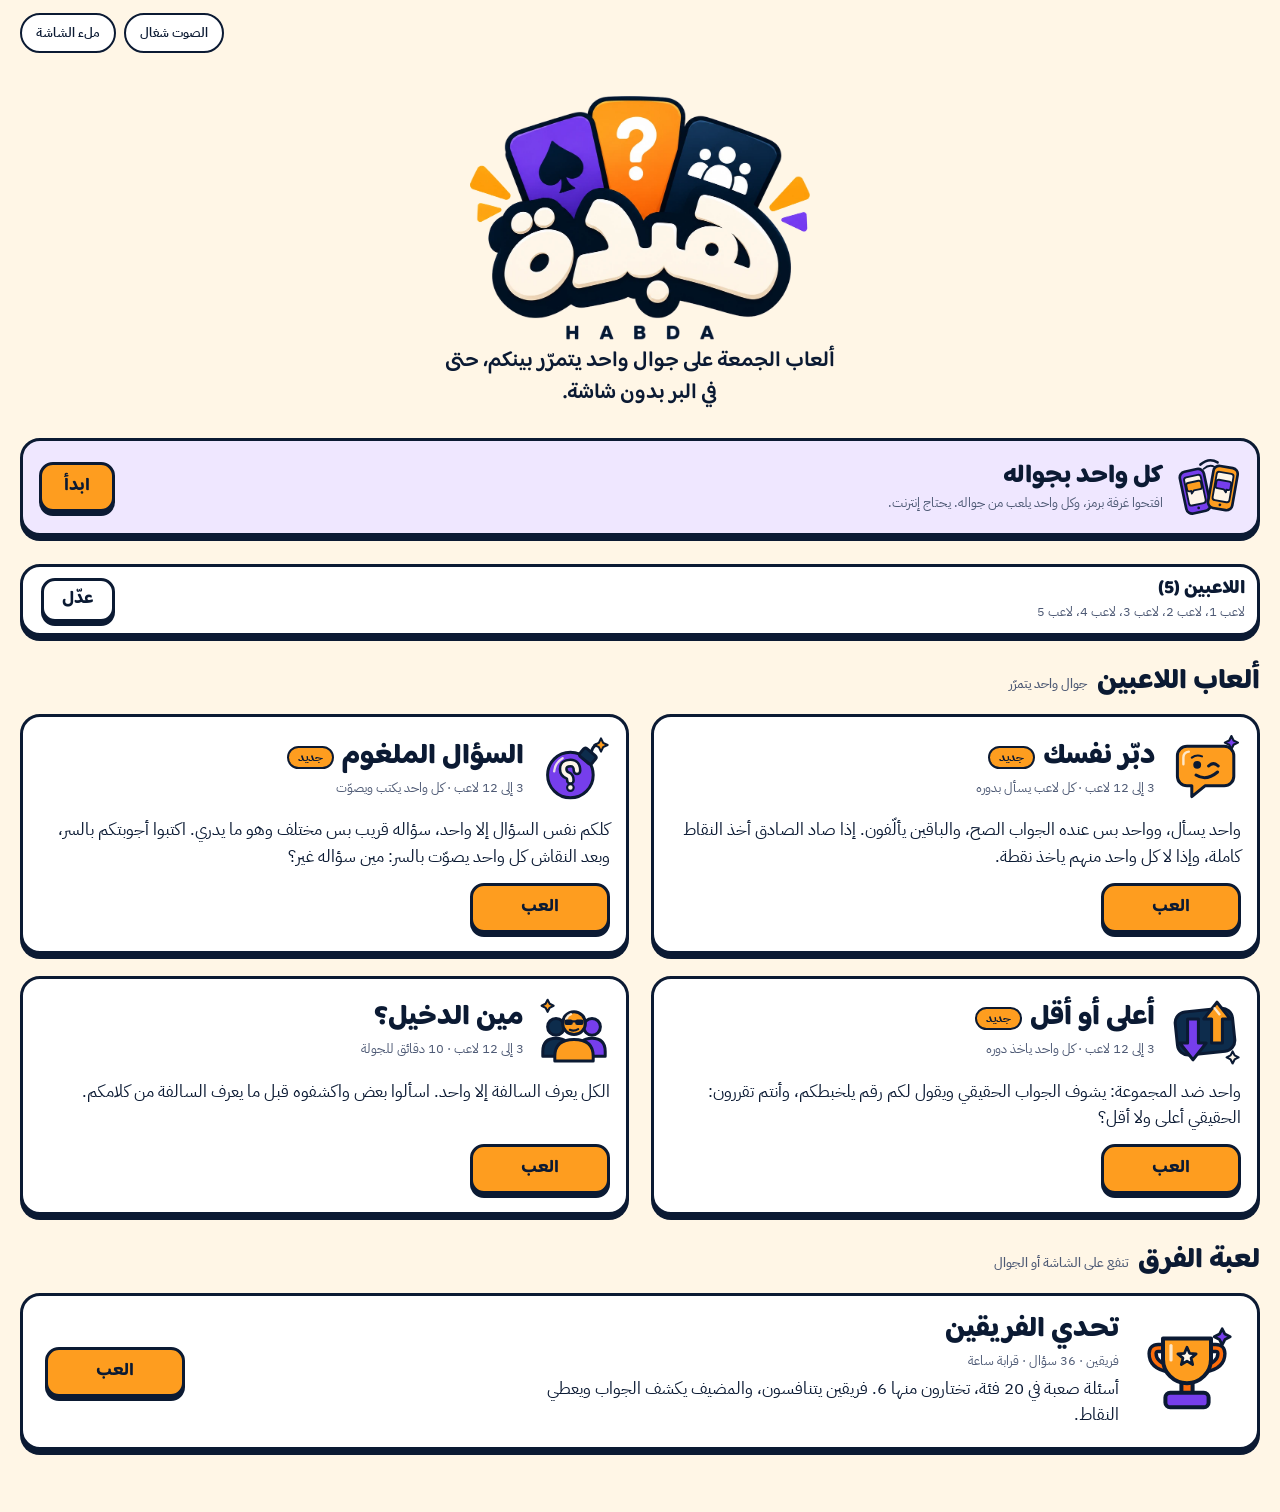
==== commit 23ace1da: "Rooms on Firebase Co-Authored-By: Claude Opus 5.5 <noreply@anthropic.com> Claude-Session: https://cl" ====
--- a/index.html
+++ b/index.html
@@ -369,7 +369,7 @@
 
 <script id="game-flags">
 window.HABDA_FLAGS = {"target":"web","net":true,"webUrl":"https://egltsa26-eng.github.io/habda/","appStoreUrl":""};
-window.HABDA_FIREBASE = null;
+window.HABDA_FIREBASE = {"apiKey":"AIzaSyBhjvTXkWJliTwbIwmA1zWY_-4pBTL3Pik","authDomain":"habda-d9249.firebaseapp.com","databaseURL":"https://habda-d9249-default-rtdb.europe-west1.firebasedatabase.app","projectId":"habda-d9249","storageBucket":"habda-d9249.firebasestorage.app","messagingSenderId":"1055803544428","appId":"1:1055803544428:web:4b63d2eb6494ac30975949"};
 </script>
 
 <script id="game-net">
@@ -444,7 +444,9 @@
       update: (p, obj) => F.update(r(p), obj),
       remove: p => F.remove(r(p)),
       on(p, cb) { return F.onValue(r(p), s => cb(s.val()), () => cb(null)); },
-      onDisconnect: (p, v) => v == null ? F.onDisconnect(r(p)).remove() : F.onDisconnect(r(p)).set(v)
+      onDisconnect: (p, v) => v == null ? F.onDisconnect(r(p)).remove() : F.onDisconnect(r(p)).set(v),
+      /* fires on every reconnect, so a phone that dropped off marks itself back online */
+      onConnected: cb => F.onValue(F.ref(db, '.info/connected'), s => cb(!!s.val()))
     };
   }
 
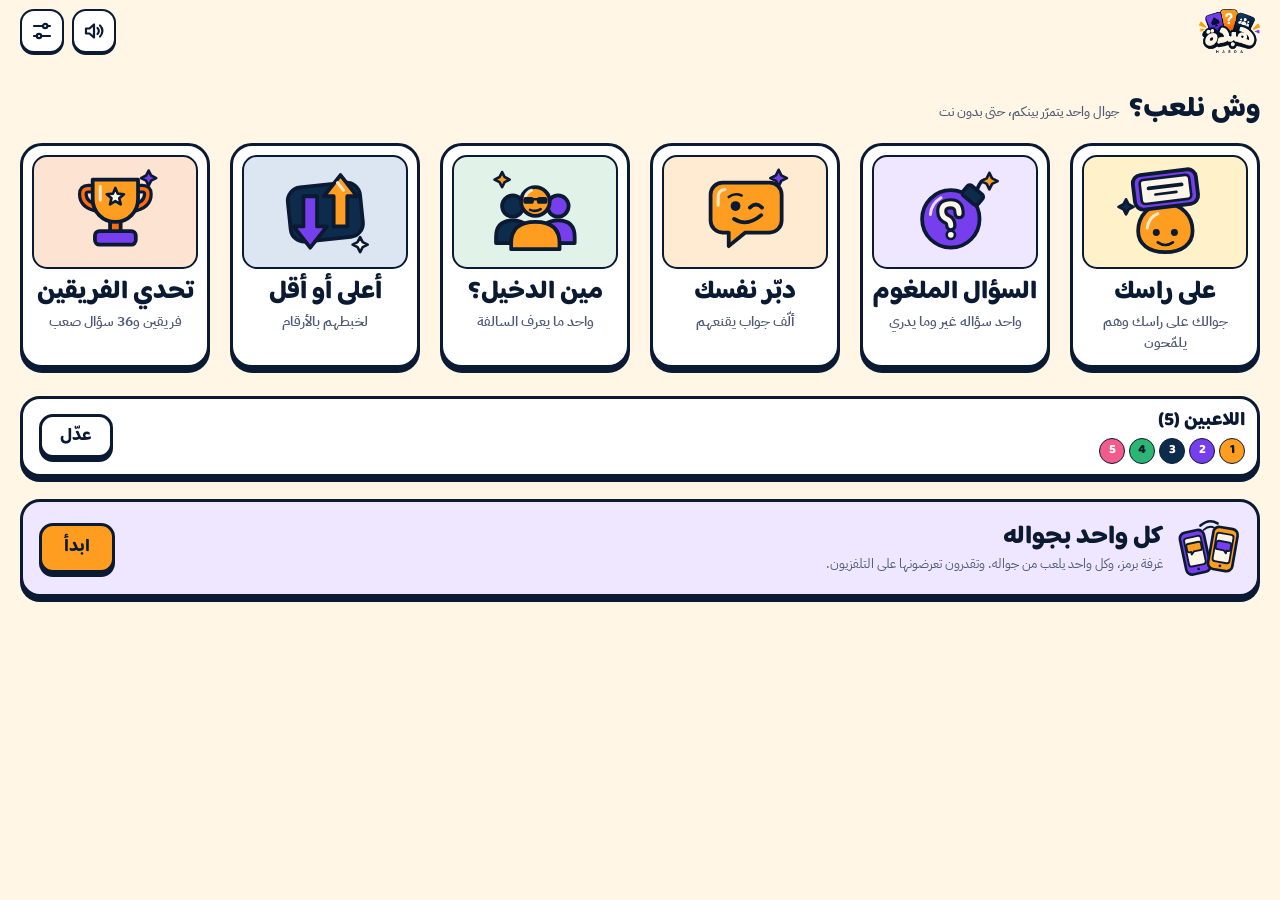
==== commit 312cf0ac: "New games home, على راسك, TV display page, landscape, scoring fix Co-Authored-By: Claude Opus 5.5 <n" ====
--- a/index.html
+++ b/index.html
@@ -21,6 +21,11 @@
   --good-soft:#E3F6EC;
   --bad:#C22F38;
   --bad-soft:#FDE7E8;
+  --navy-soft:#DCE6F3;
+  --sun:#FFC93C;
+  --sun-soft:#FFF1C9;
+  --mint-soft:#E1F3E9;
+  --peach-soft:#FDE3D2;
   --white:#FFFFFF;
   --display:"Baloo Bhaijaan 2","IBM Plex Sans Arabic","Geeza Pro",Tahoma,sans-serif;
   --body:"IBM Plex Sans Arabic","Segoe UI","Geeza Pro",Tahoma,sans-serif;
@@ -47,13 +52,16 @@
 h1,h2,h3,p{margin:0}
 h1,h2,h3{text-wrap:balance}
 
-.bar{display:flex;align-items:center;justify-content:space-between;gap:12px;padding-block:10px;flex-wrap:wrap;min-height:66px}
+.bar{display:flex;align-items:center;justify-content:space-between;gap:12px;padding-block:8px;min-height:62px}
 .home-btn{display:flex;align-items:center;background:none;border:0;padding:0;border-radius:12px}
-.home-btn img{height:46px;width:auto;display:block}
+.home-btn img,.bar-logo{height:44px;width:auto;display:block}
 .tag{font-size:12px;font-weight:700;background:var(--surface);border:2px solid var(--ink);padding:1px 10px;border-radius:999px}
-.bar-actions{display:flex;gap:8px;flex-wrap:wrap}
-.ghost{background:var(--surface);border:2px solid var(--ink);color:var(--ink);padding:4px 14px;border-radius:999px;font-size:var(--step-s);font-weight:600;min-height:40px}
-.ghost:hover{background:var(--cream)}
+.bar-actions{display:flex;gap:8px;align-items:center}
+.icon-round{display:grid;place-items:center;width:44px;height:44px;flex:none;padding:0;border-radius:14px;background:var(--surface);border:2px solid var(--ink);box-shadow:0 2px 0 var(--ink);color:var(--ink)}
+.icon-round:hover{background:var(--cream)}
+.icon-round:active{transform:translateY(2px);box-shadow:none}
+.icon-round.off{background:var(--cream-2);color:var(--ink-soft)}
+.ico{width:24px;height:24px;display:block;flex:none;fill:none;stroke:currentColor;stroke-width:2.2;stroke-linecap:round;stroke-linejoin:round}
 
 .stage{flex:1;display:flex;flex-direction:column;gap:clamp(16px,2.4vw,28px);padding-block:clamp(10px,2.4vw,30px)}
 .center{align-items:center;text-align:center;justify-content:center}
@@ -82,31 +90,70 @@
 .actions{display:flex;flex-wrap:wrap;gap:12px 14px;justify-content:center}
 .actions.start{justify-content:flex-start}
 
-.hero{display:flex;flex-direction:column;align-items:center;text-align:center;gap:6px}
-.logo-hero{width:min(340px,78vw);height:auto;display:block}
-.tagline{font-family:var(--display);font-weight:600;font-size:clamp(18px,1.7vw,23px);line-height:1.45;max-width:30ch}
-.pbar{display:flex;align-items:center;justify-content:space-between;gap:12px;padding:10px 12px 10px 18px}
-.pbar-names{display:flex;flex-direction:column;min-width:0}
-.pbar-names b{font-family:var(--display);font-weight:800;font-size:clamp(18px,1.5vw,21px);line-height:1.3}
-.pbar-names span{font-size:var(--step-s);color:var(--ink-soft);overflow:hidden;text-overflow:ellipsis;white-space:nowrap}
+.pbar{display:flex;align-items:center;justify-content:space-between;gap:12px;padding:10px 12px 10px 16px}
+.pbar-names{display:flex;flex-direction:column;gap:4px;min-width:0}
+.pbar-names b{font-family:var(--display);font-weight:800;font-size:clamp(17px,1.5vw,21px);line-height:1.3}
+.pbar-avs{display:flex;flex-wrap:wrap;gap:4px}
 .pbar .btn{min-height:44px;padding:5px 18px;flex:none}
 .group{display:flex;flex-direction:column;gap:14px}
-.group-title{font-family:var(--display);font-weight:800;font-size:clamp(22px,2.2vw,28px);line-height:1.3;display:flex;flex-wrap:wrap;align-items:baseline;gap:2px 10px}
+.group-title{font-family:var(--display);font-weight:800;font-size:clamp(22px,2.2vw,30px);line-height:1.3;display:flex;flex-wrap:wrap;align-items:baseline;gap:2px 10px}
 .group-title span{font-family:var(--body);font-weight:500;font-size:var(--step-s);color:var(--ink-soft)}
-.modes{display:grid;grid-template-columns:repeat(auto-fit,minmax(min(100%,420px),1fr));gap:clamp(16px,1.8vw,22px)}
-.mode{display:grid;grid-template-columns:72px minmax(0,1fr);grid-template-rows:auto 1fr auto;gap:12px 14px;align-items:center;padding:16px 16px 18px}
-.mode .emb{width:72px;height:72px;grid-column:1;grid-row:1}
-.mode-top{grid-column:2;grid-row:1;display:flex;flex-direction:column;gap:2px;min-width:0}
-.mode-head{display:flex;align-items:center;gap:8px;flex-wrap:wrap}
-.mode h3{font-family:var(--display);font-weight:800;font-size:clamp(23px,2.2vw,29px);line-height:1.2}
-.mode .meta{font-size:var(--step-s);color:var(--ink-soft)}
-.mode .desc{grid-column:1 / -1;grid-row:2;align-self:start}
-.mode .btn{grid-column:1 / -1;grid-row:3;justify-self:start;min-width:140px}
-.new{font-size:12px;font-weight:700;background:var(--orange);border:2px solid var(--ink);border-radius:999px;padding:0 9px;line-height:1.6}
+/* home: the games first, as big tiles */
+.games{display:grid;grid-template-columns:repeat(2,minmax(0,1fr));gap:clamp(12px,1.6vw,20px)}
+.gtile{--gt:var(--orange-soft);position:relative;display:flex;flex-direction:column;align-items:stretch;gap:5px;padding:9px 9px 12px;background:var(--surface);border:var(--line);border-radius:22px;box-shadow:var(--pop);color:var(--ink);text-align:center;transition:transform .1s ease,box-shadow .1s ease}
+.gtile:hover{background:var(--cream)}
+.gtile:active{transform:translateY(3px);box-shadow:0 2px 0 var(--ink)}
+.gt-art{display:grid;place-items:center;aspect-ratio:16/11;background:var(--gt);border:2px solid var(--ink);border-radius:15px;overflow:hidden}
+.gt-art .emb{width:56%;height:auto;max-width:112px}
+.gt-name{font-family:var(--display);font-weight:800;font-size:clamp(18px,2vw,26px);line-height:1.2;margin-top:3px}
+.gt-hook{font-size:13px;line-height:1.45;color:var(--ink-soft);font-weight:600}
+.gt-heads{--gt:var(--sun-soft)}
+.gt-odd{--gt:var(--purple-soft)}
+.gt-bluff{--gt:var(--orange-soft)}
+.gt-imp{--gt:var(--mint-soft)}
+.gt-hl{--gt:var(--navy-soft)}
+.gt-trivia{--gt:var(--peach-soft)}
 .resume{display:flex;flex-wrap:wrap;align-items:center;justify-content:space-between;gap:10px 14px;background:var(--purple-soft);border:var(--line);border-radius:18px;padding:10px 12px 10px 16px;font-weight:600}
 .resume .btn{min-height:44px;padding:5px 18px}
 .home-foot{display:flex;flex-wrap:wrap;gap:12px;align-items:center;justify-content:space-between}
-
+.home-split{display:flex;flex-direction:column;gap:clamp(14px,2vw,22px)}
+
+/* splash: the launch picture, then a short bounce and off to the games */
+#splash{position:fixed;inset:0;z-index:60;background:var(--bg);overflow:hidden;transition:opacity .3s ease,visibility .3s}
+#splash.out{opacity:0;visibility:hidden;pointer-events:none}
+.sp-mark{position:absolute;left:50%;top:calc(50% - 1.52vmax);width:30.015vmax;transform:translate(-50%,-50%)}
+.sp-mark img{display:block;width:100%;height:auto;transform-origin:50% 62%;animation:sp-pop .9s .25s cubic-bezier(.34,1.56,.64,1) both}
+@keyframes sp-pop{0%{transform:none}35%{transform:scale(1.08) rotate(-2.5deg)}65%{transform:scale(.98) rotate(1deg)}100%{transform:none}}
+.sp-foot{position:absolute;left:0;right:0;top:calc(50% + 9.3vmax + 16px);display:flex;flex-direction:column;align-items:center;gap:12px;animation:sp-in .45s .4s ease both}
+@keyframes sp-in{from{opacity:0;transform:translateY(8px)}to{opacity:1;transform:none}}
+.sp-line{font-family:var(--display);font-weight:700;font-size:clamp(16px,2.1vmax,28px);color:var(--ink);margin:0}
+.sp-dots{display:flex;gap:8px}
+.sp-dots i{width:12px;height:12px;border-radius:50%;border:2px solid var(--ink);animation:sp-dot .9s ease-in-out infinite}
+.sp-dots i:nth-child(1){background:var(--orange)}
+.sp-dots i:nth-child(2){background:var(--purple);animation-delay:.15s}
+.sp-dots i:nth-child(3){background:var(--navy);animation-delay:.3s}
+@keyframes sp-dot{0%,100%{transform:none}50%{transform:translateY(-8px)}}
+
+/* player avatars: a coloured sticker with the first letter */
+.av{position:relative;display:inline-grid;place-items:center;width:30px;height:30px;flex:none;border-radius:50%;border:2px solid var(--ink);background:var(--avc,var(--orange));color:var(--avt,var(--ink));font-family:var(--display);font-weight:800;font-size:15px;line-height:1;vertical-align:middle}
+.av.sm{width:26px;height:26px;font-size:13px;border-width:1.5px}
+.av.md{width:42px;height:42px;font-size:20px}
+.av.lg{width:clamp(74px,10vw,108px);height:clamp(74px,10vw,108px);font-size:clamp(34px,4.6vw,52px);border-width:3px;box-shadow:var(--pop-sm)}
+.av-0{--avc:var(--orange)}
+.av-1{--avc:var(--purple);--avt:var(--white)}
+.av-2{--avc:var(--navy);--avt:var(--cream)}
+.av-3{--avc:#2BB673}
+.av-4{--avc:#F25C8A;--avt:var(--white)}
+.av-5{--avc:#1EA5BD;--avt:var(--white)}
+.av-6{--avc:var(--sun)}
+.av-7{--avc:var(--orange-2);--avt:var(--white)}
+.cover-who{position:relative;display:inline-block}
+.cover-who .emb{position:absolute;width:44%;height:auto;bottom:-10%;inset-inline-start:-18%}
+.prog{display:flex;flex-wrap:wrap;justify-content:center;gap:12px 10px;max-width:680px}
+.prog-item{display:flex;flex-direction:column;align-items:center;gap:4px;width:70px;font-size:12px;font-weight:700;color:var(--ink-soft)}
+.prog-item>span:last-child{max-width:100%;overflow:hidden;text-overflow:ellipsis;white-space:nowrap}
+.prog-item:not(.done) .av{opacity:.42}
+.prog-item.done .av::after{content:"";position:absolute;bottom:-5px;inset-inline-end:-7px;width:20px;height:20px;border-radius:50%;background:var(--good) url("data:image/svg+xml,%3Csvg xmlns='http://www.w3.org/2000/svg' viewBox='0 0 24 24'%3E%3Cpath d='M5 12.5l4.5 4.5L19 7.5' fill='none' stroke='%23fff' stroke-width='3.4' stroke-linecap='round' stroke-linejoin='round'/%3E%3C/svg%3E") center/70% no-repeat;border:2px solid var(--ink)}
 .panel{display:flex;flex-direction:column;gap:clamp(16px,2vw,22px);max-width:820px;width:100%}
 .setup-head{display:flex;align-items:center;gap:14px}
 .setup-head .emb{width:64px;height:64px;flex:none}
@@ -165,7 +212,7 @@
 .catp small{font-family:var(--body);font-size:11px;font-weight:600;color:var(--ink-soft)}
 .catp:hover{background:var(--cream)}
 .catp.on{background:var(--purple-soft);border-color:var(--purple);box-shadow:0 3px 0 var(--purple)}
-.catp.on::after{content:"✓";position:absolute;top:-9px;inset-inline-start:-9px;width:26px;height:26px;border-radius:50%;background:var(--purple);color:var(--white);border:2px solid var(--ink);display:grid;place-items:center;font-family:var(--body);font-size:14px;font-weight:700;line-height:1}
+.catp.on::after{content:"";position:absolute;top:-9px;inset-inline-start:-9px;width:26px;height:26px;border-radius:50%;background:var(--purple) url("data:image/svg+xml,%3Csvg xmlns='http://www.w3.org/2000/svg' viewBox='0 0 24 24'%3E%3Cpath d='M5 12.5l4.5 4.5L19 7.5' fill='none' stroke='%23fff' stroke-width='3.4' stroke-linecap='round' stroke-linejoin='round'/%3E%3C/svg%3E") center/70% no-repeat;border:2px solid var(--ink)}
 .pick-head{display:flex;align-items:center;justify-content:space-between;gap:10px;flex-wrap:wrap}
 .pick-head .btn{min-height:40px;padding:4px 14px;font-size:15px}
 
@@ -243,7 +290,7 @@
 .scores{list-style:none;margin:0;padding:0;display:flex;flex-direction:column;gap:8px;width:min(560px,100%)}
 .scores li{display:flex;align-items:center;gap:10px;background:var(--surface);border:2px solid var(--ink);border-radius:14px;padding:7px 14px 7px 10px;font-variant-numeric:tabular-nums;text-align:start}
 .scores li.lead{background:var(--orange-soft)}
-.scores .rank{width:28px;height:28px;flex:none;display:grid;place-items:center;border-radius:50%;background:var(--navy);color:var(--cream);font-weight:700;font-size:14px}
+.scores .rank{width:20px;flex:none;text-align:center;color:var(--ink-soft);font-weight:700;font-size:15px}
 .scores .nm{flex:1;min-width:0;overflow-wrap:anywhere;font-weight:600}
 .scores .delta{background:var(--good-soft);color:var(--good);font-weight:700;font-size:var(--step-s);border-radius:999px;padding:0 8px}
 .scores li b{font-family:var(--display);font-weight:800;font-size:clamp(20px,1.8vw,24px);min-width:2ch;text-align:end}
@@ -259,8 +306,8 @@
 .said span{font-size:var(--step-s);font-weight:600}
 .said b{font-family:var(--display);font-weight:800;font-size:clamp(36px,6vw,72px);line-height:1.2;font-variant-numeric:tabular-nums}
 .hl-votes{display:flex;flex-direction:column;gap:8px;width:min(560px,100%)}
-.hl-row{display:flex;align-items:center;justify-content:space-between;gap:12px;background:var(--surface);border:2px solid var(--ink);border-radius:14px;padding:6px 14px 6px 6px;text-align:start}
-.hl-row .nm{font-weight:700;overflow-wrap:anywhere;min-width:0}
+.hl-row{display:flex;align-items:center;justify-content:space-between;gap:10px;background:var(--surface);border:2px solid var(--ink);border-radius:14px;padding:6px 10px;text-align:start}
+.hl-row .nm{flex:1;font-weight:700;overflow-wrap:anywhere;min-width:0}
 .hl-row .res{font-weight:700;font-size:var(--step-s);flex:none;border-radius:999px;padding:2px 10px;margin-block:6px}
 .hl-row .res.ok{color:var(--good);background:var(--good-soft)}
 .hl-row .res.no{color:var(--bad);background:var(--bad-soft)}
@@ -310,6 +357,90 @@
 .room-bar .emb{width:32px;height:32px}
 .room-bar span{font-family:var(--body);color:var(--ink-soft);font-weight:500;font-size:var(--step-s)}
 .room-bar .room-tag{background:var(--surface);border:2px solid var(--ink);border-radius:999px;padding:0 10px;color:var(--ink)}
+.tv-invite{display:flex;align-items:center;gap:14px;padding:12px 16px;background:var(--navy-soft)}
+.tv-invite>.ico{width:34px;height:34px;color:var(--purple)}
+.ltr{direction:ltr;unicode-bidi:isolate;font-weight:700;color:var(--ink)}
+
+/* settings and word sheets */
+.sheet-back{position:fixed;inset:0;z-index:30;background:rgba(11,26,51,.46);animation:fade .18s ease both}
+.sheet{position:fixed;z-index:31;left:0;right:0;bottom:0;margin-inline:auto;width:min(560px,100%);max-height:88vh;overflow:auto;overscroll-behavior:contain;background:var(--bg);border:var(--line);border-bottom:0;border-radius:26px 26px 0 0;padding:16px max(18px,env(safe-area-inset-right,0px)) calc(18px + env(safe-area-inset-bottom,0px)) max(18px,env(safe-area-inset-left,0px));display:flex;flex-direction:column;gap:14px;animation:sheet-up .26s cubic-bezier(.2,.9,.3,1.05) both}
+@keyframes sheet-up{from{transform:translateY(40px);opacity:0}to{transform:none;opacity:1}}
+@keyframes fade{from{opacity:0}to{opacity:1}}
+.sheet-head{display:flex;align-items:center;justify-content:space-between;gap:12px}
+.set-group{display:flex;flex-direction:column;background:var(--surface);border:2px solid var(--ink);border-radius:18px;overflow:hidden}
+.set-row{display:flex;align-items:center;gap:12px;min-height:56px;padding:8px 14px;background:none;border:0;border-top:1.5px solid var(--cream-2);color:var(--ink);text-align:start;font-weight:600;width:100%;text-decoration:none;font-size:var(--step-b)}
+.set-row:first-child{border-top:0}
+.set-row:hover{background:var(--cream)}
+.set-row>.ico{color:var(--purple)}
+.set-row .grow{flex:1;min-width:0}
+.set-row small{display:block;font-weight:500;color:var(--ink-soft);font-size:13px;line-height:1.4}
+.switch{width:52px;height:32px;border-radius:999px;background:var(--cream-2);border:2px solid var(--ink);position:relative;flex:none;transition:background-color .15s}
+.switch::after{content:"";position:absolute;top:3px;inset-inline-start:3px;width:22px;height:22px;border-radius:50%;background:var(--white);border:2px solid var(--ink);transition:inset-inline-start .15s}
+.switch.on{background:var(--good)}
+.switch.on::after{inset-inline-start:23px}
+.about{font-size:13px;color:var(--ink-soft);text-align:center}
+.diag-box{font-size:13px;color:var(--ink-soft)}
+.diag-box summary{cursor:pointer;text-align:center}
+.diag{margin-top:6px;font-size:12px;background:var(--cream);border:1.5px dashed var(--ink-soft);border-radius:12px;padding:8px 10px;direction:ltr;text-align:left;overflow-wrap:anywhere;user-select:all;-webkit-user-select:all}
+
+/* على راسك: the phone sits on a forehead, so the word fills the screen and the colour says right or skip */
+.hu{position:fixed;inset:0;z-index:20;display:flex;flex-direction:column;align-items:center;justify-content:center;gap:2vh;background:var(--hu-bg,var(--navy));color:var(--cream);text-align:center;padding:max(10px,env(safe-area-inset-top,0px)) max(18px,env(safe-area-inset-right,0px)) max(10px,env(safe-area-inset-bottom,0px)) max(18px,env(safe-area-inset-left,0px));transition:background-color .12s ease;-webkit-user-select:none;user-select:none;touch-action:manipulation}
+.hu.ok{--hu-bg:#12965A}
+.hu.pass{--hu-bg:var(--orange-2)}
+.hu-top{position:absolute;top:max(10px,env(safe-area-inset-top,0px));left:0;right:0;display:flex;align-items:center;justify-content:center;gap:12px;padding-inline:max(18px,env(safe-area-inset-left,0px)) max(18px,env(safe-area-inset-right,0px));font-weight:700}
+.hu-time{font-family:var(--display);font-weight:800;font-size:clamp(24px,7vh,46px);line-height:1.25;font-variant-numeric:tabular-nums;background:rgba(0,0,0,.22);border-radius:999px;padding:0 18px;min-width:3ch}
+.hu-cat{opacity:.8;font-size:clamp(14px,3.6vh,20px)}
+.hu-word{font-family:var(--display);font-weight:800;font-size:clamp(44px,min(19vw,26vh),170px);line-height:1.15;max-width:92%;overflow-wrap:anywhere;text-wrap:balance;margin:0}
+.hu-word.long{font-size:clamp(36px,min(13vw,20vh),130px)}
+.hu-flash{font-family:var(--display);font-weight:800;font-size:clamp(56px,min(17vw,30vh),200px);line-height:1.1;margin:0;animation:pop .3s cubic-bezier(.34,1.56,.64,1) both}
+.hu-count{font-family:var(--display);font-weight:800;font-size:clamp(90px,42vh,300px);line-height:1;margin:0;animation:pop .3s cubic-bezier(.34,1.56,.64,1) both}
+.hu-tip{font-size:clamp(15px,3.6vh,22px);opacity:.88;max-width:60ch;margin:0}
+.hu-btns{position:absolute;bottom:max(12px,env(safe-area-inset-bottom,0px));left:0;right:0;display:flex;align-items:center;justify-content:space-between;gap:12px;padding-inline:max(18px,env(safe-area-inset-left,0px)) max(18px,env(safe-area-inset-right,0px))}
+.hu-btn{min-width:min(30%,190px);min-height:clamp(48px,12vh,72px);border-radius:18px;border:3px solid var(--ink);color:var(--ink);font-family:var(--display);font-weight:800;font-size:clamp(18px,4.4vh,26px);box-shadow:0 4px 0 var(--ink)}
+.hu-btn:active{transform:translateY(3px);box-shadow:0 1px 0 var(--ink)}
+.hu-btn.ok{background:#2BB673}
+.hu-btn.pass{background:var(--orange)}
+.hu-stop{background:none;border:0;color:inherit;opacity:.8;font-weight:600;font-size:15px;text-decoration:underline;min-height:44px;padding:0 10px}
+.hu-list{list-style:none;margin:0;padding:0;display:flex;flex-wrap:wrap;justify-content:center;gap:8px;max-width:760px}
+.hu-list li{border:2px solid var(--ink);border-radius:999px;padding:3px 14px;font-weight:700;background:var(--surface)}
+.hu-list li.ok{background:var(--good-soft);color:var(--good)}
+.hu-list li.no{color:var(--ink-soft);text-decoration:line-through}
+.big-num{font-family:var(--display);font-weight:800;font-size:clamp(64px,10vw,120px);line-height:1;color:var(--purple);font-variant-numeric:tabular-nums}
+
+/* شاشة العرض: a TV or laptop follows the room in big type */
+.tv-lobby{display:grid;grid-template-columns:minmax(0,1fr);gap:clamp(18px,3vw,48px);align-items:center}
+.tv-join{display:flex;flex-direction:column;align-items:center;gap:12px;text-align:center;padding:clamp(16px,2vw,28px)}
+.tv-join .qr{width:clamp(170px,20vw,320px);height:auto;aspect-ratio:1;padding:8px}
+.tv-code{font-family:var(--display);font-weight:800;font-size:clamp(54px,7.5vw,140px);letter-spacing:.08em;direction:ltr;line-height:1;font-variant-numeric:tabular-nums}
+.tv-url{font-weight:700;direction:ltr;font-size:var(--step-b);overflow-wrap:anywhere}
+.tv-side{display:flex;flex-direction:column;gap:clamp(14px,2vw,26px)}
+.tv-game{display:flex;align-items:center;gap:16px;padding:14px 18px}
+.tv-game .emb{width:clamp(60px,6vw,96px);height:auto}
+.tv-roster{list-style:none;margin:0;padding:0;display:grid;grid-template-columns:repeat(auto-fill,minmax(min(100%,190px),1fr));gap:12px}
+.tv-roster li{display:flex;align-items:center;gap:10px;background:var(--surface);border:2px solid var(--ink);border-radius:16px;padding:8px 12px;font-weight:700;font-size:var(--step-b);min-width:0}
+.tv-roster li span{overflow:hidden;text-overflow:ellipsis;white-space:nowrap}
+.tv-roster li.off{opacity:.5}
+.tvmode{--step-hero:clamp(40px,6vw,104px);--step-q:clamp(26px,3.6vw,64px);--step-h:clamp(24px,3vw,52px);--step-b:clamp(17px,1.6vw,30px);--step-s:clamp(14px,1.2vw,22px)}
+.tvmode .stage{max-width:1760px}
+.tvmode .bar,.tvmode .stage{max-width:1760px}
+.tvmode .qcard{width:min(1300px,100%)}
+.tvmode .qs-1{font-size:clamp(32px,4.4vw,84px)}
+.tvmode .qs-2{font-size:clamp(28px,3.8vw,72px)}
+.tvmode .qs-3{font-size:clamp(24px,3.2vw,60px)}
+.tvmode .answers,.tvmode .scores,.tvmode .hl-votes{width:min(1000px,100%)}
+.tvmode .answers li b,.tvmode .scores li b{font-size:clamp(20px,2.2vw,40px)}
+.tvmode .av{width:clamp(30px,2.6vw,48px);height:clamp(30px,2.6vw,48px);font-size:clamp(15px,1.3vw,24px)}
+.tvmode .prog{max-width:1200px}
+.tvmode .prog-item{width:clamp(70px,7vw,120px);font-size:var(--step-s)}
+.tvmode .room-bar{font-size:clamp(18px,1.8vw,34px)}
+.tvmode .room-bar .emb{width:clamp(32px,3vw,56px);height:auto}
+.tvmode .answers li span,.tvmode .hl-row .nm,.tvmode .scores .nm,.tvmode .tv-roster li{font-size:var(--step-b)}
+.tvmode .ask-line .av{width:clamp(40px,4vw,72px);height:clamp(40px,4vw,72px);font-size:clamp(20px,2vw,36px)}
+.tvmode .timer{width:min(1000px,100%)}
+.tvmode .timer-num{font-size:clamp(28px,3vw,56px)}
+
+/* layout for screens that have a question and its controls: one column on a phone held upright, two side by side when wide */
+.col-a,.col-b{display:contents}
 
 /* game emblems: one drawing per game, styled from the same tokens */
 .emb{display:block;overflow:visible}
@@ -340,13 +471,6 @@
 @media (min-width:560px) and (max-width:999px){
   .board{grid-template-columns:repeat(2,minmax(0,1fr))}
 }
-@media (min-width:760px){
-  .mode.wide{grid-template-columns:96px minmax(0,1fr) auto;grid-template-rows:auto auto;gap:4px 20px;padding:18px 22px}
-  .mode.wide .emb{width:96px;height:96px;grid-row:1 / 3}
-  .mode.wide .mode-top{grid-column:2;grid-row:1;align-self:end}
-  .mode.wide .desc{grid-column:2;grid-row:2;max-width:62ch}
-  .mode.wide .btn{grid-column:3;grid-row:1 / 3}
-}
 @media (max-width:559px){
   .board{grid-template-columns:1fr}
   .tile{min-height:46px}
@@ -354,21 +478,102 @@
 @media (max-width:720px){
   .teams{gap:8px}
   .btn.num{min-width:130px}
-  .mode{grid-template-columns:64px minmax(0,1fr)}
-  .mode .emb{width:64px;height:64px}
+}
+@media (max-width:359px){
+  .games{gap:10px}
+  .gt-hook{font-size:12px}
+}
+@media (min-width:760px){
+  .games{grid-template-columns:repeat(3,minmax(0,1fr))}
+  .tv-lobby{grid-template-columns:minmax(0,1fr) minmax(0,1.25fr)}
+}
+@media (min-width:1180px){
+  .games{grid-template-columns:repeat(6,minmax(0,1fr))}
+  .gt-hook{font-size:14px}
+}
+/* wide screens (a phone on its side, a laptop, a TV): question on one side, controls on the other */
+@media (orientation:landscape) and (min-width:600px){
+  .stage.split{display:grid;grid-template-columns:minmax(0,1.08fr) minmax(0,1fr);align-items:center;align-content:center;column-gap:clamp(20px,3vw,56px);row-gap:12px}
+  .stage.split>.col-a,.stage.split>.col-b{display:flex;flex-direction:column;align-items:center;justify-content:center;gap:clamp(10px,1.6vw,20px);min-width:0}
+  .stage.split>.full{grid-column:1 / -1}
+  .stage.split .qcard,.stage.split .secret,.stage.split .form,.stage.split .answers,.stage.split .hl-votes,.stage.split .scores,.stage.split .vote-grid,.stage.split .options{width:100%}
+  .panel.split{max-width:1100px;display:grid;grid-template-columns:minmax(0,1fr) minmax(0,1fr);gap:16px 28px;align-items:start}
+  .panel.split>.full{grid-column:1 / -1}
+  .panel.split>.col-a,.panel.split>.col-b{display:flex;flex-direction:column;gap:16px;min-width:0}
+}
+/* a phone on its side: little height, so tighter spacing and sizes keyed to the height */
+@media (orientation:landscape) and (max-height:560px){
+  :root{--step-hero:clamp(28px,9vh,50px);--step-q:clamp(20px,6.4vh,34px);--step-h:clamp(20px,6vh,30px)}
+  .bar{min-height:46px;padding-block:3px}
+  .home-btn img,.bar-logo{height:32px}
+  .icon-round{width:40px;height:40px;border-radius:12px}
+  .stage{padding-block:4px 10px;gap:12px}
+  .stage.center{gap:10px}
+  .qcard-head{padding:5px 14px}
+  .qc-badge{width:36px;height:36px}
+  .qc-badge .emb{width:28px;height:28px}
+  .qcard-text{padding:10px 18px}
+  .qs-1{font-size:clamp(22px,8vh,40px)}
+  .qs-2{font-size:clamp(20px,6.8vh,34px)}
+  .qs-3{font-size:clamp(18px,5.8vh,30px)}
+  .secret{padding:10px 22px}
+  .secret-word{font-size:clamp(34px,12vh,62px)}
+  .secret-word.mid{font-size:clamp(26px,8.5vh,44px)}
+  .pass-emb,.end-emb{width:54px;height:54px}
+  .pass-name{font-size:clamp(30px,10vh,52px)}
+  .av.lg{width:64px;height:64px;font-size:30px}
+  .btn.big{min-height:50px;padding:7px 22px}
+  .winner{font-size:clamp(30px,10vh,52px)}
+  .verdict{font-size:clamp(20px,6.5vh,30px)}
+  .answer-text{font-size:clamp(24px,8vh,42px)}
+  .said b{font-size:clamp(30px,10vh,52px)}
+  .games{grid-template-columns:repeat(3,minmax(0,1fr));gap:12px}
+  .gt-art{aspect-ratio:2.4/1}
+  .gt-art .emb{width:auto;height:84%}
+  .gt-name{font-size:19px}
+  .board{grid-template-columns:repeat(3,minmax(0,1fr));gap:8px}
+  .cat-card{padding:6px;gap:6px}
+  .side{gap:6px}
+  .cat-mid .emb{width:min(40px,100%)}
+  .cat-name{font-size:13px}
+  .tile{min-height:clamp(26px,7.4vh,40px);font-size:clamp(15px,5vh,21px);border-width:2px}
+  .team{flex-direction:row;align-items:center;gap:4px 12px;padding:4px 14px}
+  .team-score{font-size:clamp(24px,8vh,38px)}
+  .team-meta{font-size:12px}
+  .board-foot .hint{display:none}
+  .board-foot{justify-content:flex-end}
+  .board-foot .btn{min-height:36px;padding:2px 14px}
+  .timer-track{height:12px}
+  .sheet{max-height:94vh}
+  .hu-btn{min-height:52px}
+}
+@media (orientation:landscape) and (max-height:560px) and (min-width:600px){
+  .pbar,.rooms-card{align-self:stretch}
+  .home-split{display:grid;grid-template-columns:minmax(0,1fr) minmax(0,1fr);gap:12px;align-items:stretch}
+}
+/* big screens (a TV, a laptop): the whole page grows, so it reads from the sofa */
+@media (min-width:1400px) and (min-height:760px){
+  #app{zoom:1.22}
+}
+@media (min-width:1760px) and (min-height:940px){
+  #app{zoom:1.45}
+}
+@media (min-width:2500px) and (min-height:1350px){
+  #app{zoom:1.9}
 }
 @media (prefers-reduced-motion:reduce){
   .confetti{display:none}
-  .pop{animation:none}
-  .timer-fill,.btn{transition:none}
+  .pop,.sp-mark img,.sp-foot,.sp-dots i,.hu-flash,.hu-count,.sheet,.sheet-back{animation:none}
+  .timer-fill,.btn,.gtile{transition:none}
 }
 </style>
 
 <script src="vendor.js"></script></head><body><div id="app" dir="rtl" lang="ar"></div>
+<div id="splash" dir="rtl" lang="ar" aria-hidden="true"><div class="sp-mark"><img src="logo.webp" alt="" width="900" height="647"></div><div class="sp-foot"><p class="sp-line">جمّعوا الشلة، والهبدة تبدأ</p><span class="sp-dots"><i></i><i></i><i></i></span></div></div>
 <div class="toast" id="toast" dir="rtl" lang="ar" role="status" aria-live="polite" hidden><span></span></div>
 
 <script id="game-flags">
-window.HABDA_FLAGS = {"target":"web","net":true,"webUrl":"https://egltsa26-eng.github.io/habda/","appStoreUrl":""};
+window.HABDA_FLAGS = {"target":"web","net":true,"webUrl":"https://egltsa26-eng.github.io/habda/","appStoreUrl":"","appStoreId":"6822771793","supportEmail":"nawafsb86@gmail.com","version":"1.0.0"};
 window.HABDA_FIREBASE = {"apiKey":"AIzaSyBhjvTXkWJliTwbIwmA1zWY_-4pBTL3Pik","authDomain":"habda-d9249.firebaseapp.com","databaseURL":"https://habda-d9249-default-rtdb.europe-west1.firebasedatabase.app","projectId":"habda-d9249","storageBucket":"habda-d9249.firebasestorage.app","messagingSenderId":"1055803544428","appId":"1:1055803544428:web:4b63d2eb6494ac30975949"};
 </script>
 
@@ -430,7 +635,9 @@
     const F = window.HabdaVendor && window.HabdaVendor.firebase;
     if (!F || !config || !config.apiKey || !config.databaseURL) throw new Error('no-config');
     const app = F.initializeApp(config);
-    const auth = F.initializeAuth(app, { persistence: [F.indexedDBLocalPersistence, F.browserLocalPersistence] });
+    /* #testtab: each browser tab signs in as its own player, so one computer can test a room with several tabs. */
+    const perTab = /testtab/.test(location.hash);
+    const auth = F.initializeAuth(app, { persistence: perTab ? [F.browserSessionPersistence] : [F.indexedDBLocalPersistence, F.browserLocalPersistence] });
     const user = auth.currentUser || (await F.signInAnonymously(auth)).user;
     const db = F.getDatabase(app);
     let offset = 0;
@@ -467,7 +674,7 @@
 <script id="game-data">
 /* Content. Every answer must be a checked fact. 200 = medium, 400 = hard, 600 = very hard. Each trivia category holds 6 or more questions per tier: a board uses 2 per tier. */
 const TRIVIA = [
-  {id:"food", name:"سفرتنا", q:[
+  {id:"food", name:"أكلاتنا", q:[
     [200,"أكلة الكليجا صار لها مهرجان سنوي باسمها. في أي منطقة؟","القصيم (بريدة)"],
     [200,"المندي أصله من أي بلد؟","اليمن (حضرموت)"],
     [200,"خبز التميس اللي ينفطر مع الفول في الحجاز، ينسب لأي بلد؟","أفغانستان (التميس الأفغاني)"],
@@ -917,7 +1124,13 @@
   {id:"school", name:"المدرسة", words:["سبورة", "طباشير", "مقصف", "طابور الصباح", "جرس", "شنطة", "مسطرة", "براية", "ممحاة", "دفتر", "فسحة", "اختبار", "شهادة", "مدير", "حصة رياضة", "واجب", "باص المدرسة", "مختبر"]},
   {id:"travel", name:"سفر ومطار", words:["جواز سفر", "تذكرة", "بوابة", "شنطة سفر", "تفتيش", "طيارة", "مضيف", "فندق", "تاكسي", "خريطة", "تأشيرة", "صالة انتظار", "سوق حرة", "فرق التوقيت", "مخدة رقبة", "تأخير رحلة", "كاونتر", "ترانزيت"]},
   {id:"wedding", name:"العرس", words:["عريس", "عروس", "قاعة", "كوشة", "زفة", "دبلة", "مهر", "بشت", "فستان", "كيكة", "طقاقة", "عرضة", "مصور", "بطاقة دعوة", "بخور", "شبكة", "حنا", "شهر عسل"]},
-  {id:"kids", name:"ألعاب الطفولة", words:["غميضة", "طاق طاقية", "نط الحبل", "الحجلة", "دراجة", "كورة", "سيارة ريموت", "بلايستيشن", "أتاري", "قيم بوي", "طيارة ورق", "مراجيح", "زحليقة", "البلي", "عروسة", "مكعبات", "دوامة", "حرب مويه"]}
+  {id:"kids", name:"ألعاب الطفولة", words:["غميضة", "طاق طاقية", "نط الحبل", "الحجلة", "دراجة", "كورة", "سيارة ريموت", "بلايستيشن", "أتاري", "قيم بوي", "طيارة ورق", "مراجيح", "زحليقة", "البلي", "عروسة", "مكعبات", "دوامة", "حرب مويه"]},
+  {id:"sweets", name:"حلويات", words:["كنافة", "بسبوسة", "معمول", "مهلبية", "أم علي", "قطايف", "كيك", "كب كيك", "دونات", "آيسكريم", "شوكولاتة", "بقلاوة", "حلاوة طحينية", "تشيز كيك", "كريم كراميل", "غريبة", "حلوى عمانية", "ساقو"]},
+  {id:"clothes", name:"لبس وأزياء", words:["ثوب", "شماغ", "غترة", "عقال", "بشت", "طاقية", "عباية", "جلابية", "فروة", "نظارة شمسية", "ساعة", "خاتم", "كاب", "جزمة رياضية", "نعال زبيرية", "كرفتة", "جاكيت", "بيجاما"]},
+  {id:"tech", name:"جوالات وتقنية", words:["شاحن", "سماعة", "باور بانك", "سيلفي", "واي فاي", "كلمة السر", "قروب واتساب", "إيموجي", "شاشة مكسورة", "تحديث", "بلوتوث", "لابتوب", "كاميرا", "ستوري", "رسالة صوتية", "لايك", "بطارية", "كفر جوال"]},
+  {id:"sports", name:"رياضات", words:["سباحة", "تنس", "بولينق", "ملاكمة", "كاراتيه", "سباق هجن", "فروسية", "جري", "دراجات", "غوص", "تزلج", "كرة سلة", "كرة طائرة", "بلياردو", "قولف", "رفع أثقال", "تنس طاولة", "شطرنج"]},
+  {id:"countries", name:"دول العالم", words:["مصر", "اليابان", "البرازيل", "فرنسا", "إيطاليا", "تركيا", "الهند", "الصين", "أمريكا", "بريطانيا", "المغرب", "الكويت", "الإمارات", "عُمان", "الأردن", "إسبانيا", "ألمانيا", "أستراليا"]},
+  {id:"cartoons", name:"كرتون زمان", words:["كابتن ماجد", "سالي", "ريمي", "عدنان ولينا", "جزيرة الكنز", "النمر المقنع", "بوكيمون", "ماوكلي", "السنافر", "توم وجيري", "سبونج بوب", "باباي", "الكابتن رابح", "فلونة", "هايدي", "زينة ونحول", "ساندي بل", "المحقق كونان"]},
 ];
 
 /* «دبّر نفسك»: obscure true facts with short answers that bluffers can fake */
@@ -1289,6 +1502,19 @@
     <path class="s t" d="M57 44H63"/>
     <path class="s t" d="M53 58Q60 61 67 57"/>
     <path class="o t" d="M16 8L19.4 14.6L26 18L19.4 21.4L16 28L12.6 21.4L6 18L12.6 14.6Z"/>`,
+  heads: `
+    <path class="o" d="M60 50C82 50 96 66 96 86C96 103 82 114 60 114C38 114 24 103 24 86C24 66 38 50 60 50Z"/>
+    <path class="hl" d="M36 82Q38 68 50 63"/>
+    <circle class="k" cx="48" cy="88" r="4.6"/>
+    <circle class="k" cx="72" cy="88" r="4.6"/>
+    <path class="s t" d="M50 101Q60 108 70 101"/>
+    <g transform="rotate(-7 60 30)">
+      <rect class="p" x="18" y="8" width="84" height="46" rx="11"/>
+      <rect class="c t" x="27" y="15" width="66" height="32" rx="5"/>
+      <path class="s" d="M38 27H82"/>
+      <path class="s t" d="M46 36H74"/>
+    </g>
+    <path class="n t" d="M8 44L11.4 50.6L18 54L11.4 57.4L8 64L4.6 57.4L-2 54L4.6 50.6Z"/>`,
   room: `
     <g transform="rotate(-12 34 68)">
       <rect class="p" x="11" y="28" width="46" height="80" rx="11"/>
@@ -1516,7 +1742,10 @@
   const shuffle = (arr, rng) => { const a = arr.slice(); for (let i = a.length - 1; i > 0; i--) { const j = Math.floor(rng() * (i + 1)); const t = a[i]; a[i] = a[j]; a[j] = t; } return a; };
   const pick = (arr, rng) => arr[Math.floor(rng() * arr.length)];
   const triviaCat = id => TRIVIA.find(c => c.id === id);
-  const impCat = id => IMP.find(c => c.id === id);
+  /* «كلماتكم»: the group's own words, usable once there are at least 6 */
+  let CUSTOM = null;
+  const setCustom = words => { CUSTOM = Array.isArray(words) && words.length >= 6 ? { id: 'custom', name: 'كلماتكم', words: words.slice() } : null; };
+  const impCat = id => id === 'custom' ? CUSTOM : IMP.find(c => c.id === id);
   const others = (n, i) => { const out = []; for (let k = 0; k < n; k++) if (k !== i) out.push(k); return out; };
   const indices = n => Array.from({ length: n }, (_, i) => i);
   /* Picks an item not played recently, never one in `avoid`. A missing or damaged history is treated as empty. */
@@ -1597,7 +1826,8 @@
     if (round.vote === null || round.caught !== null) return round;
     const caught = round.vote === round.imp;
     if (!caught) return { ...round, caught, deltas: { [round.imp]: 2 } };
-    const opts = shuffle(impCat(round.catId).words.filter(w => w !== round.word), rng).slice(0, 5);
+    const cat = impCat(round.catId) || { words: [] };
+    const opts = shuffle(cat.words.filter(w => w !== round.word), rng).slice(0, 5);
     return { ...round, caught, options: shuffle([round.word].concat(opts), rng) };
   }
   function impGuess(round, n, word) {
@@ -1708,7 +1938,11 @@
     return { ...game, t, n, done: t >= game.order.length };
   }
 
-  return { TIERS, PER_TIER, shuffle, others, addPts, fresh, newTrivia, pickTile, toggleDouble, reveal, award, triviaDone, leader, triviaCat, impCat,
+  /* على راسك: every player takes `per` turns with the phone on their head */
+  const huGame = (ids, names, per) => { const order = []; for (let k = 0; k < per; k++) ids.forEach((_, i) => order.push(i)); return { ids, names, per, order, t: 0, pts: [], round: null, done: false }; };
+  const huRound = who => ({ who, st: 'cover', words: [], cur: '', cat: '', flash: null, cEnd: 0 });
+
+  return { TIERS, PER_TIER, shuffle, others, addPts, fresh, newTrivia, setCustom, huGame, huRound, pickTile, toggleDouble, reveal, award, triviaDone, leader, triviaCat, impCat,
     impRound, impPassNext, impAskNext, impReveal, impGuess,
     bluffGame, bluffRound, bluffPick, oddGame, oddRound, oddAnswer, oddStartVote, oddSelect, oddCastVote,
     hlGame, decoys, hlRound, hlSay, hlVote, hlAllVoted, hlReveal, hlAdvance };
@@ -1727,10 +1961,19 @@
   const STORE = 'jamaa.v2';
   const rng = Math.random;
   const h = s => String(s == null ? '' : s).replace(/[&<>"']/g, ch => ({ '&': '&amp;', '<': '&lt;', '>': '&gt;', '"': '&quot;', "'": '&#39;' }[ch]));
-  const MODE_NAMES = { trivia: 'تحدي الفريقين', imp: 'مين الدخيل؟', bluff: 'دبّر نفسك', odd: 'السؤال الملغوم', hl: 'أعلى أو أقل' };
-  const PLAY_MODE = { tPlay: 'trivia', iPlay: 'imp', bPlay: 'bluff', oPlay: 'odd', hPlay: 'hl' };
-  const GAME_KEY = { tPlay: 'tr', tEnd: 'tr', iPlay: 'im', iEnd: 'im', bPlay: 'bl', bEnd: 'bl', oPlay: 'od', oEnd: 'od', hPlay: 'hl', hEnd: 'hl' };
-  const SCREENS = ['home', 'net', 'room', 'players', 'log', 'tSetup', 'tPlay', 'tEnd', 'iSetup', 'iPlay', 'iEnd', 'bSetup', 'bPlay', 'bEnd', 'oSetup', 'oPlay', 'oEnd', 'hSetup', 'hPlay', 'hEnd'];
+  const MODE_NAMES = { trivia: 'تحدي الفريقين', imp: 'مين الدخيل؟', bluff: 'دبّر نفسك', odd: 'السؤال الملغوم', hl: 'أعلى أو أقل', heads: 'على راسك' };
+  const PLAY_MODE = { tPlay: 'trivia', iPlay: 'imp', bPlay: 'bluff', oPlay: 'odd', hPlay: 'hl', uPlay: 'heads' };
+  const GAME_KEY = { tPlay: 'tr', tEnd: 'tr', iPlay: 'im', iEnd: 'im', bPlay: 'bl', bEnd: 'bl', oPlay: 'od', oEnd: 'od', hPlay: 'hl', hEnd: 'hl', uPlay: 'hu', uEnd: 'hu' };
+  const SCREENS = ['home', 'net', 'room', 'players', 'log', 'tSetup', 'tPlay', 'tEnd', 'iSetup', 'iPlay', 'iEnd', 'bSetup', 'bPlay', 'bEnd', 'oSetup', 'oPlay', 'oEnd', 'hSetup', 'hPlay', 'hEnd', 'uSetup', 'uPlay', 'uEnd'];
+  /* The home screen, in this order. */
+  const GAMES = [
+    { mode: 'heads', act: 'u-setup', hook: 'جوالك على راسك وهم يلمّحون' },
+    { mode: 'odd', act: 'o-setup', hook: 'واحد سؤاله غير وما يدري' },
+    { mode: 'bluff', act: 'b-setup', hook: 'ألّف جواب يقنعهم' },
+    { mode: 'imp', act: 'i-setup', hook: 'واحد ما يعرف السالفة' },
+    { mode: 'hl', act: 'h-setup', hook: 'لخبطهم بالأرقام' },
+    { mode: 'trivia', act: 't-setup', hook: 'فريقين و36 سؤال صعب' }
+  ];
   let seq = 0;
   const newId = () => 'p' + Date.now().toString(36) + (seq++).toString(36);
   const defaultPlayers = () => Array.from({ length: 5 }, (_, i) => ({ id: 'p' + (i + 1), name: 'لاعب ' + (i + 1) }));
@@ -1744,11 +1987,13 @@
     bset: { rounds: 1 }, bl: null,
     oset: { rounds: 5 }, od: null,
     hset: { per: 5 }, hl: null,
-    used: { triv: [], imp: [], bluff: [], odd: [], hl: [] },
-    tEnd: 0, tTotal: 0, tBeeped: false,
-    draft: blankDraft(), localLogs: [], resetArm: 0
+    uset: { cat: 'all', seconds: 60, per: 1 }, hu: null,
+    custom: { words: [] }, noVibe: false, sheet: null,
+    used: { triv: [], imp: [], bluff: [], odd: [], hl: [], hu: [] },
+    tEnd: 0, tTotal: 0, tBeeped: false, tLastSec: 0,
+    draft: blankDraft(), localLogs: [], resetArm: 0, wipeArm: 0
   });
-  const SAVED = ['players', 'night', 'setup', 'iset', 'bset', 'oset', 'hset', 'used', 'muted', 'localLogs'];
+  const SAVED = ['players', 'night', 'setup', 'iset', 'bset', 'oset', 'hset', 'uset', 'custom', 'used', 'muted', 'noVibe', 'localLogs'];
   const isObj = v => !!v && typeof v === 'object' && !Array.isArray(v);
   const isArr = Array.isArray;
   const isInt = Number.isInteger;
@@ -1817,6 +2062,20 @@
     if (r.revealed && !isObj(r.deltas)) return false;
     return true;
   }
+  function okHU(g) {
+    if (!baseOk(g)) return false;
+    const r = g.round, n = g.ids.length;
+    if (!isArr(g.order) || !g.order.length || !g.order.every(i => idxOk(i, n)) || !idxOk(g.t, g.order.length)) return false;
+    if (!idxOk(r.who, n) || !['cover', 'count', 'play', 'done'].includes(r.st) || !isArr(r.words)) return false;
+    if (r.st === 'count' || r.st === 'play') { r.st = 'cover'; r.words = []; r.flash = null; }
+    return true;
+  }
+  /* Words the group typed in themselves: one per line, short, no repeats. */
+  const parseWords = text => {
+    const out = [];
+    String(text || '').split(/[\n,،؛;]+/).forEach(w => { const x = w.replace(/[\u0000-\u001F\u007F]/g, '').replace(/\s+/g, ' ').trim().slice(0, 30); if (x && !out.includes(x)) out.push(x); });
+    return out.slice(0, 200);
+  };
   function sanitize() {
     const D = defaults();
     if (!isObj(S)) S = D;
@@ -1837,14 +2096,22 @@
     const cats = (isArr(st.cats) ? st.cats : D.setup.cats).filter((id, i, a) => TRIVIA.some(c => c.id === id) && a.indexOf(id) === i).slice(0, 6);
     S.setup = { teamA: str(st.teamA, D.setup.teamA), teamB: str(st.teamB, D.setup.teamB), cats, timer: pickNum(st.timer, [30, 45, 60], 45), sponsor: str(st.sponsor, D.setup.sponsor) };
     const is = isObj(S.iset) ? S.iset : {};
-    S.iset = { cat: is.cat === 'random' || IMP.some(c => c.id === is.cat) ? is.cat : 'random', minutes: pickNum(is.minutes, [2, 3, 4, 5], 3) };
+    S.iset = { cat: is.cat === 'random' || is.cat === 'custom' || IMP.some(c => c.id === is.cat) ? is.cat : 'random', minutes: pickNum(is.minutes, [2, 3, 4, 5], 3) };
     S.bset = { rounds: pickNum(isObj(S.bset) ? S.bset.rounds : 0, [1, 2], 1) };
     S.oset = { rounds: pickNum(isObj(S.oset) ? S.oset.rounds : 0, [3, 5, 7], 5) };
     S.hset = { per: pickNum(isObj(S.hset) ? S.hset.per : 0, [3, 5], 5) };
+    const us = isObj(S.uset) ? S.uset : {};
+    S.custom = { words: parseWords(isObj(S.custom) && isArr(S.custom.words) ? S.custom.words.filter(w => typeof w === 'string').join('\n') : '') };
+    Rules.setCustom(S.custom.words);
+    S.uset = { cat: us.cat === 'all' || us.cat === 'custom' || IMP.some(c => c.id === us.cat) ? us.cat : 'all', seconds: pickNum(us.seconds, [45, 60, 90], 60), per: pickNum(us.per, [1, 2], 1) };
+    if (S.uset.cat === 'custom' && S.custom.words.length < 6) S.uset.cat = 'all';
+    if (S.iset.cat === 'custom' && S.custom.words.length < 6) S.iset.cat = 'random';
     const u = isObj(S.used) ? S.used : {};
     S.used = {};
-    ['triv', 'imp', 'bluff', 'odd', 'hl'].forEach(k => { S.used[k] = isArr(u[k]) ? u[k].filter(x => typeof x === 'string').slice(-1500) : []; });
+    ['triv', 'imp', 'bluff', 'odd', 'hl', 'hu'].forEach(k => { S.used[k] = isArr(u[k]) ? u[k].filter(x => typeof x === 'string').slice(-1500) : []; });
     S.muted = S.muted === true;
+    S.noVibe = S.noVibe === true;
+    S.sheet = null;
     S.localLogs = isArr(S.localLogs) ? S.localLogs.filter(isObj).slice(0, 200) : [];
     const d = isObj(S.draft) ? S.draft : {};
     S.draft = { kind: str(d.kind, ''), people: str(d.people, ''), screen: str(d.screen, ''), again: str(d.again, ''), modes: isArr(d.modes) ? d.modes.filter(m => MODE_NAMES[m]) : [], note: str(d.note, '') };
@@ -1853,11 +2120,12 @@
     if (!okBluff(S.bl)) S.bl = null;
     if (!okOdd(S.od)) S.od = null;
     if (!okHL(S.hl)) S.hl = null;
+    if (!okHU(S.hu)) S.hu = null;
     if (!SCREENS.includes(S.screen)) S.screen = 'home';
     if (!SCREENS.includes(S.back)) S.back = 'home';
     if (GAME_KEY[S.screen] && !S[GAME_KEY[S.screen]]) S.screen = 'home';
     if (!PLAY_MODE[S.lastScreen] || !S[GAME_KEY[S.lastScreen]]) S.lastScreen = null;
-    S.tEnd = Number(S.tEnd) || 0; S.tTotal = Number(S.tTotal) || 0; S.tBeeped = S.tBeeped === true; S.resetArm = 0;
+    S.tEnd = Number(S.tEnd) || 0; S.tTotal = Number(S.tTotal) || 0; S.tBeeped = S.tBeeped === true; S.tLastSec = 0; S.resetArm = 0; S.wipeArm = 0;
   }
 
   let S = defaults();
@@ -1898,26 +2166,64 @@
   const canLog = () => DEMO && (!hasPlatform || owner);
   const logs = () => remoteLogs || S.localLogs;
 
+  /* the iPhone app's native layer (absent on the web) */
+  const nativeApi = () => (window.HabdaVendor && window.HabdaVendor.native) || null;
+  const isNative = () => { try { const n = nativeApi(); return !!(n && n.Capacitor && n.Capacitor.isNativePlatform && n.Capacitor.isNativePlatform()); } catch (e) { return false; } };
+  const quiet = p => { if (p && typeof p.catch === 'function') p.catch(() => {}); };
+
   let wake = null;
   async function keepAwake() {
-    try { const n = window.HabdaVendor && window.HabdaVendor.native; if (n && n.Capacitor && n.Capacitor.isNativePlatform()) { n.KeepAwake.keepAwake(); return; } } catch (e) {}
+    try { if (isNative()) { quiet(nativeApi().KeepAwake.keepAwake()); return; } } catch (e) {}
     try { if (!wake && navigator.wakeLock) { wake = await navigator.wakeLock.request('screen'); wake.addEventListener('release', () => { wake = null; }); } } catch (e) {}
   }
   document.addEventListener('visibilitychange', () => { if (document.visibilityState === 'visible' && S.screen !== 'home') keepAwake(); });
 
+  /* sound effects, made on the fly (no files) */
   let actx = null;
-  function beep(freq, dur) {
-    if (S.muted) return;
+  function audio() {
+    if (S.muted) return null;
     try {
       actx = actx || new (window.AudioContext || window.webkitAudioContext)();
-      const o = actx.createOscillator(), g = actx.createGain(), now = actx.currentTime;
-      o.type = 'triangle'; o.frequency.value = freq;
-      g.gain.setValueAtTime(0.0001, now);
-      g.gain.exponentialRampToValueAtTime(0.25, now + 0.02);
-      g.gain.exponentialRampToValueAtTime(0.0001, now + dur);
-      o.connect(g); g.connect(actx.destination); o.start(now); o.stop(now + dur + 0.05);
+      if (actx.state === 'suspended') quiet(actx.resume());
+      return actx;
+    } catch (e) { return null; }
+  }
+  function tone(freq, at, dur, type, vol, slide) {
+    const a = audio(); if (!a) return;
+    try {
+      const o = a.createOscillator(), g = a.createGain(), t = a.currentTime + (at || 0);
+      o.type = type || 'triangle'; o.frequency.setValueAtTime(freq, t);
+      if (slide) o.frequency.exponentialRampToValueAtTime(slide, t + dur);
+      g.gain.setValueAtTime(0.0001, t);
+      g.gain.exponentialRampToValueAtTime(vol || 0.2, t + 0.015);
+      g.gain.exponentialRampToValueAtTime(0.0001, t + dur);
+      o.connect(g); g.connect(a.destination); o.start(t); o.stop(t + dur + 0.05);
     } catch (e) {}
   }
+  const SFX = {
+    good: () => [523.25, 659.25, 783.99, 1046.5].forEach((f, i) => tone(f, i * 0.075, 0.22, 'triangle', 0.17)),
+    bad: () => { tone(330, 0, 0.24, 'sawtooth', 0.08, 294); tone(247, 0.22, 0.45, 'sawtooth', 0.08, 185); },
+    tick: () => tone(1320, 0, 0.05, 'square', 0.045),
+    buzz: () => { tone(150, 0, 0.6, 'sawtooth', 0.14); tone(156, 0, 0.6, 'square', 0.05); },
+    win: () => [[523.25, 0, 0.14], [659.25, 0.12, 0.14], [783.99, 0.24, 0.14], [1046.5, 0.36, 0.2], [783.99, 0.56, 0.12], [1046.5, 0.66, 0.5]].forEach(([f, t, d]) => tone(f, t, d, 'triangle', 0.16)),
+    count: () => tone(784, 0, 0.14, 'triangle', 0.2),
+    go: () => { tone(1046.5, 0, 0.12, 'triangle', 0.2); tone(1568, 0.1, 0.3, 'triangle', 0.18); },
+    skip: () => tone(587, 0, 0.18, 'sine', 0.14, 392),
+    pop: () => tone(740, 0, 0.09, 'sine', 0.1, 1100)
+  };
+  function sfx(name) { try { if (!S.muted && SFX[name]) SFX[name](); } catch (e) {} }
+  /* a short buzz in the hand: real haptics in the app, a vibration on Android browsers */
+  function vibe(kind) {
+    if (S.noVibe) return;
+    try {
+      if (isNative()) {
+        const H = nativeApi().Haptics;
+        quiet(kind === 'good' ? H.notification({ type: 'SUCCESS' }) : kind === 'bad' ? H.notification({ type: 'WARNING' }) : H.impact({ style: kind === 'heavy' ? 'HEAVY' : 'LIGHT' }));
+      } else if (navigator.vibrate) navigator.vibrate(kind === 'good' ? [18, 40, 18] : kind === 'bad' ? 60 : kind === 'heavy' ? 120 : 12);
+    } catch (e) {}
+  }
+  const cheer = good => { sfx(good ? 'good' : 'bad'); vibe(good ? 'good' : 'bad'); };
+  const beep = freq => cheer(freq >= 600);
 
   let toastTimer = 0;
   function toast(msg) {
@@ -1927,16 +2233,32 @@
     toastTimer = setTimeout(() => { toastEl.hidden = true; }, 2800);
   }
 
-  function startTimer(seconds) { S.tTotal = seconds * 1000; S.tEnd = Date.now() + S.tTotal; S.tBeeped = false; }
+  /* sharing: the phone's share sheet when there is one, otherwise the clipboard */
+  const appLink = () => (isNative() && FLAGS.appStoreId ? 'https://apps.apple.com/app/id' + FLAGS.appStoreId : '') || FLAGS.webUrl || '';
+  function shareOut(text) {
+    const link = appLink(), full = text + (link ? '\n' + link : '');
+    try { if (isNative()) { quiet(nativeApi().Share.share({ title: BRAND, text: full })); return; } } catch (e) {}
+    try { if (navigator.share) { quiet(navigator.share({ title: BRAND, text: full })); return; } } catch (e) {}
+    try { navigator.clipboard.writeText(full).then(() => toast('انسخ النص، الصقوه وين ما تبون'), () => toast('ما قدرنا ننسخ')); } catch (e) { toast('ما قدرنا ننسخ'); }
+  }
+  const medal = i => ['🥇', '🥈', '🥉'][i] || (i + 1) + '.';
+
+  function startTimer(seconds) { S.tTotal = seconds * 1000; S.tEnd = Date.now() + S.tTotal; S.tBeeped = false; S.tLastSec = 0; }
   function stopTimer() { S.tEnd = 0; }
   const fmtTime = ms => { const s = Math.ceil(ms / 1000); return S.tTotal > 90000 ? Math.floor(s / 60) + ':' + String(s % 60).padStart(2, '0') : String(s); };
   function tick() {
+    if (S.screen === 'uPlay' && S.hu) huTick();
     const fill = document.getElementById('tfill'), num = document.getElementById('tnum');
-    if (!fill || !num || !S.tEnd || !S.tTotal) return;
-    const left = Math.max(0, S.tEnd - Date.now());
-    fill.style.transform = 'scaleX(' + (left / S.tTotal) + ')';
-    num.textContent = left > 0 ? fmtTime(left) : 'خلص الوقت';
-    if (left <= 0 && !S.tBeeped) { S.tBeeped = true; fill.closest('.timer').classList.add('done'); beep(330, 0.6); }
+    if ((!fill && !num) || !S.tEnd || !S.tTotal) return;
+    const left = Math.max(0, S.tEnd - Date.now()), secs = Math.ceil(left / 1000);
+    if (fill) fill.style.transform = 'scaleX(' + (left / S.tTotal) + ')';
+    if (num) num.textContent = left > 0 ? fmtTime(left) : 'خلص الوقت';
+    if (left > 0 && secs <= 5 && secs !== S.tLastSec) { S.tLastSec = secs; sfx('tick'); }
+    if (left <= 0 && !S.tBeeped) {
+      S.tBeeped = true;
+      const box = (fill || num).closest('.timer'); if (box) box.classList.add('done');
+      sfx('buzz'); vibe('heavy');
+    }
   }
   setInterval(() => { try { tick(); } catch (e) {} }, 250);
   const timerHTML = () => `<div class="timer"><div class="timer-track"><div class="timer-fill" id="tfill"></div></div><span class="timer-num" id="tnum"></span></div>`;
@@ -1953,22 +2275,52 @@
   const chips = (act, opts, cur) => `<div class="chips">${opts.map(([v, label]) => { const on = String(cur) === String(v); return `<button class="chip-btn ${on ? 'on' : ''}" data-act="${act}" data-v="${h(v)}" aria-pressed="${on}">${label}</button>`; }).join('')}</div>`;
   const confetti = () => { const colors = ['var(--orange)', 'var(--purple)', 'var(--navy)', 'var(--cream)']; return `<div class="confetti" aria-hidden="true">${Array.from({ length: 28 }, (_, i) => `<i style="--x:${(i * 37) % 100};--d:${((i % 7) * 0.4).toFixed(1)}s;--c:${colors[i % 4]}"></i>`).join('')}</div>`; };
   const snap = () => ({ ids: S.players.map(p => p.id), names: S.players.map((p, i) => p.name.trim() || 'لاعب ' + (i + 1)) });
-  const playersBar = () => `<div class="pbar card"><div class="pbar-names"><b>اللاعبين (${S.players.length})</b><span>${S.players.map(p => h(p.name)).join('، ')}</span></div><button class="btn soft" data-act="players">عدّل</button></div>`;
-  function cover(name, step, total, act, hint, mode) {
-    return `<main class="stage center">
-      ${mode ? emb(mode, 'pass-emb') : ''}
-      <p class="eyebrow">${step} من ${total}</p>
-      <h2 class="pass-title">مرّروا الجوال إلى</h2>
-      <p class="pass-name">${h(name)}</p>
-      <button class="btn primary big" data-act="${act}">أنا ${h(name)}، وريني</button>
-      <p class="hint">${hint || 'الباقين لا يطالعون الشاشة.'}</p>
-      ${dots(step - 1, total)}
+  /* line icons for the bar and the settings */
+  const ICONS = {
+    sound: '<path d="M4 9.5h3.5L12 5.5v13l-4.5-4H4z"/><path d="M15.5 9a4 4 0 0 1 0 6M18 6.5a7.5 7.5 0 0 1 0 11"/>',
+    mute: '<path d="M4 9.5h3.5L12 5.5v13l-4.5-4H4z"/><path d="M16 9.5l5 5M21 9.5l-5 5"/>',
+    sliders: '<path d="M4 7h9M17.4 7H20M4 17h2.6M11.4 17H20"/><circle cx="15.2" cy="7" r="2.2"/><circle cx="9" cy="17" r="2.2"/>',
+    share: '<path d="M12 3.5v11M7.8 7.6L12 3.5l4.2 4.1"/><path d="M5.5 11.5v7a2 2 0 0 0 2 2h9a2 2 0 0 0 2-2v-7"/>',
+    star: '<path d="M12 3.6l2.5 5.2 5.7.8-4.1 4 1 5.7L12 16.6l-5.1 2.7 1-5.7-4.1-4 5.7-.8z"/>',
+    mail: '<rect x="3" y="5.5" width="18" height="13" rx="2.5"/><path d="M3.8 7.2L12 13l8.2-5.8"/>',
+    shield: '<path d="M12 3.2l7 2.8v5.6c0 4.3-3 7.9-7 9.2-4-1.3-7-4.9-7-9.2V6z"/><path d="M9 12l2.2 2.2L15.5 10"/>',
+    expand: '<path d="M4 9V4h5M20 9V4h-5M4 15v5h5M20 15v5h-5"/>',
+    tv: '<rect x="3" y="4.5" width="18" height="12.5" rx="2.5"/><path d="M8.5 20.5h7M12 17v3.5"/>',
+    close: '<path d="M6.5 6.5l11 11M17.5 6.5l-11 11"/>',
+    vibe: '<rect x="8" y="4" width="8" height="16" rx="2.2"/><path d="M4.5 9v6M19.5 9v6"/>',
+    reset: '<path d="M4.5 12a7.5 7.5 0 1 0 2.3-5.4"/><path d="M4.5 4.5v4.2h4.2"/>',
+    pen: '<path d="M4 20h4.2L19 9.2 14.8 5 4 15.8z"/><path d="M13 6.8l4.2 4.2"/>'
+  };
+  const icon = n => `<svg class="ico" viewBox="0 0 24 24" aria-hidden="true" focusable="false">${ICONS[n] || ''}</svg>`;
+  /* Player avatars: the first letter of the name (the number for «لاعب 3»), in one of eight colours. */
+  const avChar = name => {
+    const s = String(name || '').trim(), num = /^لاعب\s*(\d+)$/.exec(s);
+    if (num) return num[1];
+    const letters = Array.from(s.length > 3 && s.startsWith('ال') ? s.slice(2) : s);
+    return letters[0] || '؟';
+  };
+  const av = (name, i, size) => `<span class="av av-${((i % 8) + 8) % 8}${size ? ' ' + size : ''}" aria-hidden="true">${h(avChar(name))}</span>`;
+  const pIdx = id => Math.max(0, S.players.findIndex(p => p.id === id));
+  const playersBar = () => `<div class="pbar card"><div class="pbar-names"><b>اللاعبين (${S.players.length})</b><span class="pbar-avs">${S.players.map((p, i) => av(p.name, i, 'sm')).join('')}</span></div><button class="btn soft" data-act="players">عدّل</button></div>`;
+  function cover(name, step, total, act, hint, mode, idx) {
+    return `<main class="stage center split">
+      <div class="col-a">
+        <span class="cover-who">${av(name, idx || 0, 'lg')}${mode ? emb(mode) : ''}</span>
+        <p class="eyebrow">${step} من ${total}</p>
+        <h2 class="pass-title">مرّروا الجوال إلى</h2>
+        <p class="pass-name">${h(name)}</p>
+      </div>
+      <div class="col-b">
+        <button class="btn primary big" data-act="${act}">أنا ${h(name)}، وريني</button>
+        <p class="hint">${hint || 'الباقين لا يطالعون الشاشة.'}</p>
+        ${dots(step - 1, total)}
+      </div>
     </main>`;
   }
   function board(dById) {
-    const rows = S.players.map(p => ({ name: p.name, pts: S.night[p.id] || 0, d: dById ? (dById[p.id] || 0) : 0 })).sort((a, b) => b.pts - a.pts);
+    const rows = S.players.map((p, i) => ({ name: p.name, i, pts: S.night[p.id] || 0, d: dById ? (dById[p.id] || 0) : 0 })).sort((a, b) => b.pts - a.pts);
     const top = rows.length ? rows[0].pts : 0;
-    return `<ol class="scores" aria-label="نقاط السهرة">${rows.map((r, i) => `<li class="${top && r.pts === top ? 'lead' : ''}"><span class="rank">${i + 1}</span><span class="nm">${h(r.name)}</span>${r.d ? `<span class="delta">+${r.d}</span>` : ''}<b>${r.pts}</b></li>`).join('')}</ol>`;
+    return `<ol class="scores" aria-label="نقاط السهرة">${rows.map((r, k) => `<li class="${top && r.pts === top ? 'lead' : ''}"><span class="rank">${k + 1}</span>${av(r.name, r.i, 'sm')}<span class="nm">${h(r.name)}</span>${r.d ? `<span class="delta">+${r.d}</span>` : ''}<b>${r.pts}</b></li>`).join('')}</ol>`;
   }
   function award(game, deltas) {
     const dById = {};
@@ -1985,34 +2337,25 @@
   const minNote = n => S.players.length >= n ? '' : `<p class="warn">تحتاجون ${n} لاعبين على الأقل. أضيفوا من «عدّل».</p>`;
 
   /* views: home and players */
-  const modeCard = (mode, act, isNew, desc, meta, wide) => `<section class="mode card${wide ? ' wide' : ''}">
-      ${emb(mode)}
-      <div class="mode-top"><div class="mode-head"><h3>${MODE_NAMES[mode]}</h3>${isNew ? '<span class="new">جديد</span>' : ''}</div><p class="meta">${meta}</p></div>
-      <p class="desc">${desc}</p>
-      <button class="btn primary" data-act="${act}">العب</button>
-    </section>`;
+  const gameTile = g => `<button class="gtile gt-${g.mode}" data-act="${g.act}">
+      <span class="gt-art">${emb(g.mode)}</span>
+      <span class="gt-name">${MODE_NAMES[g.mode]}</span>
+      <span class="gt-hook">${g.hook}</span>
+    </button>`;
   function vHome() {
     const live = S.lastScreen && PLAY_MODE[S.lastScreen];
     const anyPts = S.players.some(p => S.night[p.id]);
     const armed = S.resetArm > Date.now();
     return `<main class="stage">
-      <div class="hero"><img class="logo-hero" src="logo.webp" alt="${BRAND}" width="900" height="647"><p class="tagline">ألعاب الجمعة على جوال واحد يتمرّر بينكم، حتى في البر بدون شاشة.</p></div>
       ${live ? `<div class="resume"><span>عندكم «${h(MODE_NAMES[live])}» ما خلصت.</span><button class="btn primary" data-act="resume">كمّلوا</button></div>` : ''}
-      ${NET_ON ? `<section class="card net-entry">${emb('room')}<div class="net-entry-text"><h2 class="title sm">كل واحد بجواله</h2><p class="hint">${RM.code ? `أنتم في غرفة ${RM.code}.` : 'افتحوا غرفة برمز، وكل واحد يلعب من جواله. يحتاج إنترنت.'}</p></div><button class="btn primary" data-act="r-home">${RM.code ? 'ارجع للغرفة' : 'ابدأ'}</button></section>` : ''}
-      ${playersBar()}
       <section class="group">
-        <h2 class="group-title">ألعاب اللاعبين <span>جوال واحد يتمرّر</span></h2>
-        <div class="modes">
-          ${modeCard('bluff', 'b-setup', true, 'واحد يسأل، وواحد بس عنده الجواب الصح، والباقين يألّفون. إذا صاد الصادق أخذ النقاط كاملة، وإذا لا كل واحد منهم ياخذ نقطة.', '3 إلى 12 لاعب · كل لاعب يسأل بدوره')}
-          ${modeCard('odd', 'o-setup', true, 'كلكم نفس السؤال إلا واحد، سؤاله قريب بس مختلف وهو ما يدري. اكتبوا أجوبتكم بالسر، وبعد النقاش كل واحد يصوّت بالسر: مين سؤاله غير؟', '3 إلى 12 لاعب · كل واحد يكتب ويصوّت')}
-          ${modeCard('hl', 'h-setup', true, 'واحد ضد المجموعة: يشوف الجواب الحقيقي ويقول لكم رقم يلخبطكم، وأنتم تقررون: الحقيقي أعلى ولا أقل؟', '3 إلى 12 لاعب · كل واحد ياخذ دوره')}
-          ${modeCard('imp', 'i-setup', false, 'الكل يعرف السالفة إلا واحد. اسألوا بعض واكشفوه قبل ما يعرف السالفة من كلامكم.', '3 إلى 12 لاعب · 10 دقائق للجولة')}
-        </div>
+        <h1 class="group-title">وش نلعب؟ <span>جوال واحد يتمرّر بينكم، حتى بدون نت</span></h1>
+        <div class="games">${GAMES.map(gameTile).join('')}</div>
       </section>
-      <section class="group">
-        <h2 class="group-title">لعبة الفرق <span>تنفع على الشاشة أو الجوال</span></h2>
-        ${modeCard('trivia', 't-setup', false, `أسئلة صعبة في ${TRIVIA.length} فئة، تختارون منها 6. فريقين يتنافسون، والمضيف يكشف الجواب ويعطي النقاط.`, 'فريقين · 36 سؤال · قرابة ساعة', true)}
-      </section>
+      <div class="home-split">
+        ${playersBar()}
+        ${NET_ON ? `<section class="card net-entry rooms-card">${emb('room')}<div class="net-entry-text"><h2 class="title sm">كل واحد بجواله</h2><p class="hint">${RM.code ? `أنتم في غرفة ${RM.code}.` : 'غرفة برمز، وكل واحد يلعب من جواله. وتقدرون تعرضونها على التلفزيون.'}</p></div><button class="btn primary" data-act="r-home">${RM.code ? 'ارجع للغرفة' : 'ابدأ'}</button></section>` : ''}
+      </div>
       ${anyPts ? `<section class="group"><h2 class="group-title">نقاط السهرة</h2>${board()}<div class="actions start"><button class="btn flat" data-act="night-reset">${armed ? 'متأكدين؟ اضغطوا مرة ثانية' : 'صفّروا نقاط السهرة'}</button></div></section>` : ''}
       ${canLog() ? `<div class="home-foot"><span class="counter">الجمعات المسجلة: ${logs().length} من 10</span><button class="btn flat" data-act="log">سجّل جمعة</button></div>` : ''}
     </main>`;
@@ -2022,7 +2365,7 @@
     return `<main class="stage"><div class="panel">
       <h1 class="title">اللاعبين</h1>
       <p class="hint">نفس اللاعبين لكل الألعاب، ونقاطهم تنجمع على مدار السهرة. من 3 إلى 12 لاعب.</p>
-      <div class="players">${ps.map((p, i) => `<div class="player-row"><span class="pnum">${i + 1}</span><input type="text" id="pl-${h(p.id)}" data-pid="${h(p.id)}" maxlength="18" value="${h(p.name)}" aria-label="اسم اللاعب ${i + 1}" autocomplete="off">${ps.length > 3 ? `<button class="icon-btn" data-act="pl-remove" data-pid="${h(p.id)}" aria-label="احذف ${h(p.name)}">حذف</button>` : ''}</div>`).join('')}</div>
+      <div class="players">${ps.map((p, i) => `<div class="player-row">${av(p.name, i, 'md')}<input type="text" id="pl-${h(p.id)}" data-pid="${h(p.id)}" data-i="${i}" maxlength="18" value="${h(p.name)}" aria-label="اسم اللاعب ${i + 1}" autocomplete="off">${ps.length > 3 ? `<button class="icon-btn" data-act="pl-remove" data-pid="${h(p.id)}" aria-label="احذف ${h(p.name)}">حذف</button>` : ''}</div>`).join('')}</div>
       <div class="actions start">${ps.length < 12 ? `<button class="btn soft" data-act="pl-add">أضف لاعب</button>` : ''}<button class="btn primary" data-act="pl-done">تم</button></div>
     </div></main>`;
   }
@@ -2075,23 +2418,27 @@
   function vTQ() {
     const tr = S.tr, c = tr.current, tile = tr.board[c.col].tiles[c.row], cat = Rules.triviaCat(tr.board[c.col].catId), team = tr.teams[tr.turn];
     const canDouble = !c.revealed && (!team.doubleUsed || c.doubled);
-    return `<main class="stage center">
-      <div class="q-meta">
-        <span class="chip pts">${c.doubled ? tile.t * 2 + ' نقطة بالدبل' : tile.t + ' نقطة'}</span>
-        <span class="chip t${tr.turn}">الدور على: ${h(team.name)}</span>
-        ${cat.sponsored && DEMO ? `<span class="chip spons-chip">برعاية ${h(tr.sponsor)}</span>` : ''}
+    return `<main class="stage center split">
+      <div class="col-a">
+        <div class="q-meta">
+          <span class="chip pts">${c.doubled ? tile.t * 2 + ' نقطة بالدبل' : tile.t + ' نقطة'}</span>
+          <span class="chip t${tr.turn}">الدور على: ${h(team.name)}</span>
+          ${cat.sponsored && DEMO ? `<span class="chip spons-chip">برعاية ${h(tr.sponsor)}</span>` : ''}
+        </div>
+        ${qcard('trivia', h(cat.name), tile.q, catArt(cat.id))}
       </div>
-      ${qcard('trivia', h(cat.name), tile.q, catArt(cat.id))}
-      ${c.revealed ? `<div class="answer pop"><span class="answer-label">الجواب</span><span class="answer-text">${h(tile.a)}</span></div>` : timerHTML()}
-      <div class="actions">
-        ${c.revealed
-          ? `<button class="btn team-0 big" data-act="award" data-team="0">جاوب صح: ${h(tr.teams[0].name)}</button>
-             <button class="btn team-1 big" data-act="award" data-team="1">جاوب صح: ${h(tr.teams[1].name)}</button>
-             <button class="btn soft big" data-act="award" data-team="none">ما أحد جاوب</button>`
-          : `${canDouble ? `<button class="btn soft big ${c.doubled ? 'on' : ''}" data-act="double" aria-pressed="${c.doubled}">${c.doubled ? 'ألغوا الدبل' : 'دبّلوا النقاط'}</button>` : ''}
-             <button class="btn primary big" data-act="reveal">اكشف الجواب</button>`}
+      <div class="col-b">
+        ${c.revealed ? `<div class="answer pop"><span class="answer-label">الجواب</span><span class="answer-text">${h(tile.a)}</span></div>` : timerHTML()}
+        <div class="actions">
+          ${c.revealed
+            ? `<button class="btn team-0 big" data-act="award" data-team="0">جاوب صح: ${h(tr.teams[0].name)}</button>
+               <button class="btn team-1 big" data-act="award" data-team="1">جاوب صح: ${h(tr.teams[1].name)}</button>
+               <button class="btn soft big" data-act="award" data-team="none">ما أحد جاوب</button>`
+            : `${canDouble ? `<button class="btn soft big ${c.doubled ? 'on' : ''}" data-act="double" aria-pressed="${c.doubled}">${c.doubled ? 'ألغوا الدبل' : 'دبّلوا النقاط'}</button>` : ''}
+               <button class="btn primary big" data-act="reveal">اكشف الجواب</button>`}
+        </div>
+        <p class="hint">إذا غلط ${h(team.name)}، يقدر الفريق الثاني يسرق الجواب ويأخذ النقاط.</p>
       </div>
-      <p class="hint">إذا غلط ${h(team.name)}، يقدر الفريق الثاني يسرق الجواب ويأخذ النقاط.</p>
     </main>`;
   }
   const vTPlay = () => S.tr.current ? vTQ() : vTBoard();
@@ -2106,10 +2453,10 @@
       <p class="eyebrow">انتهى التحدي</p>
       <h1 class="winner pop">${w === -1 ? 'تعادل!' : 'فاز ' + h(tr.teams[w].name) + '!'}</h1>
       <div class="final">${tr.teams.map((t, i) => `<div class="team-${i}"><span class="team-name">${h(t.name)}</span><b>${t.score}</b></div>`).join('')}</div>
-      <pre class="share">${h(shareText())}</pre>
       <div class="actions">
-        <button class="btn soft" data-act="copy">انسخ النتيجة</button>
         <button class="btn primary" data-act="t-again">تحدي جديد بنفس الفرق</button>
+        <button class="btn soft" data-act="copy">شارك النتيجة</button>
+        <button class="btn soft" data-act="home">ألعاب ثانية</button>
         ${canLog() ? `<button class="btn flat" data-act="log">سجّل الجمعة</button>` : ''}
       </div>
     </main>`;
@@ -2117,94 +2464,125 @@
 
   /* views: shared setup and end */
   function setupPanel(mode, rules, settings, act, minN) {
-    return `<main class="stage"><div class="panel">
-      <div class="setup-head">${emb(mode)}<h1 class="title">${MODE_NAMES[mode]}</h1></div>
-      ${playersBar()}
-      <ol class="rules">${rules.map(r => `<li>${r}</li>`).join('')}</ol>
-      ${settings}
-      ${minNote(minN)}
-      <div class="actions start"><button class="btn primary big" data-act="${act}" ${S.players.length >= minN ? '' : 'disabled'}>ابدؤوا</button></div>
+    return `<main class="stage"><div class="panel split">
+      <div class="setup-head full">${emb(mode)}<h1 class="title">${MODE_NAMES[mode]}</h1></div>
+      <div class="col-a">
+        ${playersBar()}
+        <ol class="rules">${rules.map(r => `<li>${r}</li>`).join('')}</ol>
+      </div>
+      <div class="col-b">
+        ${settings}
+        ${minNote(minN)}
+        <div class="actions start"><button class="btn primary big" data-act="${act}" ${S.players.length >= minN ? '' : 'disabled'}>ابدؤوا</button></div>
+      </div>
     </div></main>`;
   }
+  const ranked = game => game.names.map((n, i) => ({ n, i: pIdx(game.ids[i]), p: game.pts[i] || 0 })).sort((a, b) => b.p - a.p);
+  const resultText = (mode, game) => BRAND + ' · ' + MODE_NAMES[mode] + '\n' + ranked(game).map((x, i) => medal(i) + ' ' + x.n + ': ' + x.p).join('\n');
   function vGameEnd(mode, game, againAct) {
-    const ranked = game.names.map((n, i) => ({ n, p: game.pts[i] || 0 })).sort((a, b) => b.p - a.p);
-    const top = ranked.length ? ranked[0].p : 0, winners = ranked.filter(x => x.p === top);
+    const list = ranked(game);
+    const top = list.length ? list[0].p : 0, winners = list.filter(x => x.p === top);
     const head = top === 0 ? 'ما أحد سجّل نقاط' : (winners.length > 1 ? 'تعادل: ' + winners.map(w => h(w.n)).join(' و') : 'فاز ' + h(winners[0].n) + '!');
-    return `<main class="stage center">${top ? confetti() : ''}
-      ${emb(mode, 'end-emb')}
-      <p class="eyebrow">انتهت لعبة «${MODE_NAMES[mode]}»</p>
-      <h1 class="winner pop">${head}</h1>
-      <ol class="scores" aria-label="نقاط هالجولة">${ranked.map((x, i) => `<li class="${top && x.p === top ? 'lead' : ''}"><span class="rank">${i + 1}</span><span class="nm">${h(x.n)}</span><b>${x.p}</b></li>`).join('')}</ol>
-      <p class="hint">النقاط انضافت لنقاط السهرة في الصفحة الرئيسية.</p>
-      <div class="actions"><button class="btn primary" data-act="${againAct}">العبوها من جديد</button><button class="btn soft" data-act="home">ألعاب ثانية</button>${canLog() ? '<button class="btn flat" data-act="log">سجّل الجمعة</button>' : ''}</div>
+    return `<main class="stage center split">${top ? confetti() : ''}
+      <div class="col-a">
+        ${emb(mode, 'end-emb')}
+        <p class="eyebrow">انتهت لعبة «${MODE_NAMES[mode]}»</p>
+        <h1 class="winner pop">${head}</h1>
+      </div>
+      <div class="col-b">
+        <ol class="scores" aria-label="نقاط هاللعبة">${list.map((x, i) => `<li class="${top && x.p === top ? 'lead' : ''}"><span class="rank">${i + 1}</span>${av(x.n, x.i, 'sm')}<span class="nm">${h(x.n)}</span><b>${x.p}</b></li>`).join('')}</ol>
+        <p class="hint">النقاط انضافت لنقاط السهرة في الصفحة الرئيسية.</p>
+        <div class="actions"><button class="btn primary" data-act="${againAct}">العبوها من جديد</button><button class="btn soft" data-act="share-result" data-mode="${mode}">شارك النتيجة</button><button class="btn soft" data-act="home">ألعاب ثانية</button>${canLog() ? '<button class="btn flat" data-act="log">سجّل الجمعة</button>' : ''}</div>
+      </div>
     </main>`;
   }
 
   /* views: مين الدخيل؟ */
+  const customChip = () => ['custom', 'كلماتكم ✍️' + (S.custom.words.length ? ` (${S.custom.words.length})` : '')];
+  const customNote = sel => sel === 'custom' || S.custom.words.length ? `<button class="btn flat" data-act="words-open">${S.custom.words.length ? 'عدّلوا كلماتكم' : 'اكتبوا كلماتكم الخاصة'}</button>` : '';
   function vISetup() {
     const st = S.iset;
-    const cats = [['random', 'عشوائي']].concat(IMP.map(c => [c.id, h(c.name) + (c.sponsored && DEMO ? ' · برعاية ' + h(S.setup.sponsor) : '')]));
+    const cats = [['random', 'عشوائي']].concat(IMP.map(c => [c.id, h(c.name) + (c.sponsored && DEMO ? ' · برعاية ' + h(S.setup.sponsor) : '')])).concat([customChip()]);
     return setupPanel('imp', [
       'كل لاعب يشوف السالفة على الجوال بدوره، إلا الدخيل يشوف إنه الدخيل.',
       'تسألون بعض بالدور أسئلة عن السالفة بدون ما تفضحونها.',
       'تصوّتون على الدخيل. إذا فلت ياخذ نقطتين. إذا انكشف، كل واحد من الباقين ياخذ نقطة، وإذا عرف السالفة ياخذ نقطة.'
-    ], `<div class="field"><span class="label">الفئة</span>${chips('i-cat', cats, st.cat)}</div>
+    ], `<div class="field"><span class="label">الفئة</span>${chips('i-cat', cats, st.cat)}${customNote(st.cat)}</div>
        <div class="field"><span class="label">وقت الأسئلة</span>${chips('i-min', [[2, '2 دقائق'], [3, '3 دقائق'], [4, '4 دقائق'], [5, '5 دقائق']], st.minutes)}</div>`, 'i-start', 3);
   }
+  const whoLine = (g, i) => `<span class="who">${av(g.names[i], pIdx(g.ids[i]), 'md')} ${h(g.names[i])}</span>`;
   function vIPlay() {
     const g = S.im, r = g.round, n = g.ids.length;
     if (r.passIdx < n) {
       const name = g.names[r.passIdx];
-      if (!r.shown) return cover(name, r.passIdx + 1, n, 'i-show', '', 'imp');
-      const cat = Rules.impCat(r.catId), last = r.passIdx + 1 >= n;
-      return `<main class="stage center">
-        <p class="eyebrow">${h(name)}</p>
-        ${r.passIdx === r.imp
-          ? `<div class="secret imp pop"><span class="secret-label">أنت</span><span class="secret-word">الدخيل</span><span class="secret-hint">الفئة: ${h(cat.name)}. ما تعرف السالفة، فاسمع أسئلتهم وحاول تعرفها بدون ما تنكشف.</span></div>`
-          : `<div class="secret pop"><span class="secret-label">السالفة · ${h(cat.name)}</span><span class="secret-word">${h(r.word)}</span><span class="secret-hint">لا تقولها. اسأل وجاوب بطريقة تثبت إنك تعرفها، بدون ما تكشفها للدخيل.</span></div>`}
-        <button class="btn soft big" data-act="i-next">${last ? 'خفّها وابدؤوا الأسئلة' : 'خفّها ومرّرها للي بعدك'}</button>
+      if (!r.shown) return cover(name, r.passIdx + 1, n, 'i-show', '', 'imp', pIdx(g.ids[r.passIdx]));
+      const cat = Rules.impCat(r.catId) || { name: '' }, last = r.passIdx + 1 >= n;
+      return `<main class="stage center split">
+        <div class="col-a">
+          <p class="eyebrow">${h(name)}</p>
+          ${r.passIdx === r.imp
+            ? `<div class="secret imp pop"><span class="secret-label">أنت</span><span class="secret-word">الدخيل</span><span class="secret-hint">الفئة: ${h(cat.name)}. ما تعرف السالفة، فاسمع أسئلتهم وحاول تعرفها بدون ما تنكشف.</span></div>`
+            : `<div class="secret pop"><span class="secret-label">السالفة · ${h(cat.name)}</span><span class="secret-word">${h(r.word)}</span><span class="secret-hint">لا تقولها. اسأل وجاوب بطريقة تثبت إنك تعرفها، بدون ما تكشفها للدخيل.</span></div>`}
+        </div>
+        <div class="col-b"><button class="btn soft big" data-act="i-next">${last ? 'خفّها وابدؤوا الأسئلة' : 'خفّها ومرّرها للي بعدك'}</button></div>
       </main>`;
     }
     if (r.caught === null && r.phase !== 'vote') {
-      const pair = r.ask[r.askIdx];
-      return `<main class="stage center">
-        ${timerHTML()}
-        <p class="eyebrow">الفئة: ${h(Rules.impCat(r.catId).name)} · سؤال ${r.askIdx + 1}</p>
-        <p class="ask-line"><span class="who">${h(g.names[pair[0]])}</span><span class="verb">يسأل</span><span class="who">${h(g.names[pair[1]])}</span></p>
-        <div class="actions"><button class="btn primary big" data-act="ask-next">السؤال اللي بعده</button><button class="btn soft big" data-act="to-vote">خلصنا، نصوّت</button></div>
-        <p class="hint">اسأل سؤال عن السالفة بدون ما تفضحها. والدخيل يحاول يمشي معكم.</p>
+      const pair = r.ask[r.askIdx], cat = Rules.impCat(r.catId) || { name: '' };
+      return `<main class="stage center split">
+        <div class="col-a">
+          <p class="eyebrow">الفئة: ${h(cat.name)} · سؤال ${r.askIdx + 1}</p>
+          <p class="ask-line">${whoLine(g, pair[0])}<span class="verb">يسأل</span>${whoLine(g, pair[1])}</p>
+        </div>
+        <div class="col-b">
+          ${timerHTML()}
+          <div class="actions"><button class="btn primary big" data-act="ask-next">السؤال اللي بعده</button><button class="btn soft big" data-act="to-vote">خلصنا، نصوّت</button></div>
+          <p class="hint">اسأل سؤال عن السالفة بدون ما تفضحها. والدخيل يحاول يمشي معكم.</p>
+        </div>
       </main>`;
     }
     if (r.caught === null) {
-      return `<main class="stage center">
-        <h1 class="title">مين الدخيل؟</h1>
-        <p class="hint">على العدّ ثلاثة، كل واحد يأشّر على اللي يشك فيه. اختاروا أكثر واحد انأشّر عليه:</p>
-        <div class="vote-grid">${g.names.map((nm, i) => `<button class="vote ${r.vote === i ? 'on' : ''}" data-act="i-vote" data-i="${i}" aria-pressed="${r.vote === i}">${h(nm)}</button>`).join('')}</div>
-        <button class="btn primary big" data-act="i-reveal" ${r.vote === null ? 'disabled' : ''}>اكشفوا الدخيل</button>
+      return `<main class="stage center split">
+        <div class="col-a">
+          <h1 class="title">مين الدخيل؟</h1>
+          <p class="hint">على العدّ ثلاثة، كل واحد يأشّر على اللي يشك فيه. اختاروا أكثر واحد انأشّر عليه:</p>
+        </div>
+        <div class="col-b">
+          <div class="vote-grid">${g.names.map((nm, i) => `<button class="vote ${r.vote === i ? 'on' : ''}" data-act="i-vote" data-i="${i}" aria-pressed="${r.vote === i}">${av(nm, pIdx(g.ids[i]), 'sm')} ${h(nm)}</button>`).join('')}</div>
+          <button class="btn primary big" data-act="i-reveal" ${r.vote === null ? 'disabled' : ''}>اكشفوا الدخيل</button>
+        </div>
       </main>`;
     }
     const imp = g.names[r.imp], voted = g.names[r.vote];
     if (!r.showResult) {
-      if (r.caught) return `<main class="stage center">
-        <p class="eyebrow">صوّتوا على ${h(voted)}</p>
-        <h1 class="verdict good pop">صح! ${h(imp)} هو الدخيل</h1>
-        <p class="reveal-line">بقي له فرصة أخيرة: يخمّن السالفة.</p>
-        <div class="options">${r.options.map(w => `<button class="opt" data-act="guess" data-w="${h(w)}">${h(w)}</button>`).join('')}</div>
+      if (r.caught) return `<main class="stage center split">
+        <div class="col-a">
+          <p class="eyebrow">صوّتوا على ${h(voted)}</p>
+          <h1 class="verdict good pop">صح! ${h(imp)} هو الدخيل</h1>
+          <p class="reveal-line">بقي له فرصة أخيرة: يخمّن السالفة.</p>
+        </div>
+        <div class="col-b"><div class="options">${r.options.map(w => `<button class="opt" data-act="guess" data-w="${h(w)}">${h(w)}</button>`).join('')}</div></div>
       </main>`;
-      return `<main class="stage center">
-        <p class="eyebrow">صوّتوا على ${h(voted)}</p>
-        <h1 class="verdict bad pop">لا! ${h(voted)} بريء</h1>
-        <p class="reveal-line">الدخيل كان <b>${h(imp)}</b>، والسالفة: <b>${h(r.word)}</b></p>
-        <button class="btn primary big" data-act="i-result">شوفوا النقاط</button>
+      return `<main class="stage center split">
+        <div class="col-a">
+          <p class="eyebrow">صوّتوا على ${h(voted)}</p>
+          <h1 class="verdict bad pop">لا! ${h(voted)} بريء</h1>
+          <p class="reveal-line">الدخيل كان <b>${h(imp)}</b>، والسالفة: <b>${h(r.word)}</b></p>
+        </div>
+        <div class="col-b"><button class="btn primary big" data-act="i-result">شوفوا النقاط</button></div>
       </main>`;
     }
     const line = !r.caught ? `${h(imp)} فلت بالسالفة وأخذ نقطتين.` : (r.guessRight ? `انكشف ${h(imp)}، بس عرف السالفة وأخذ نقطة. والباقين نقطة لكل واحد.` : `انكشف ${h(imp)} وما عرف السالفة. نقطة لكل واحد من الباقين.`);
-    return `<main class="stage center">
-      <p class="eyebrow">نهاية الجولة ${g.n}</p>
-      <h1 class="title">${line}</h1>
-      <p class="reveal-line">السالفة كانت: <b>${h(r.word)}</b></p>
-      ${board(r.dById)}
-      <div class="actions"><button class="btn primary big" data-act="i-again">جولة ثانية</button><button class="btn soft" data-act="i-end">خلصنا، النتيجة</button></div>
+    return `<main class="stage center split">
+      <div class="col-a">
+        <p class="eyebrow">نهاية الجولة ${g.n}</p>
+        <h1 class="title">${line}</h1>
+        <p class="reveal-line">السالفة كانت: <b>${h(r.word)}</b></p>
+      </div>
+      <div class="col-b">
+        ${board(r.dById)}
+        <div class="actions"><button class="btn primary big" data-act="i-again">جولة ثانية</button><button class="btn soft" data-act="i-end">خلصنا، النتيجة</button></div>
+      </div>
     </main>`;
   }
 
@@ -2223,35 +2601,45 @@
     const g = S.bl, r = g.round, asker = g.names[r.asker];
     if (r.passIdx < r.pass.length) {
       const i = r.pass[r.passIdx], name = g.names[i];
-      if (!r.shown) return cover(name, r.passIdx + 1, r.pass.length, 'b-show', `${h(asker)} هو السائل، لا يطالع الجوال.`, 'bluff');
+      if (!r.shown) return cover(name, r.passIdx + 1, r.pass.length, 'b-show', `${h(asker)} هو السائل، لا يطالع الجوال.`, 'bluff', pIdx(g.ids[i]));
       const last = r.passIdx + 1 >= r.pass.length;
-      return `<main class="stage center">
-        ${qcard('bluff', `السؤال اللي بيسأله ${h(asker)}`, r.q)}
-        ${i === r.truth
-          ? `<div class="secret pop"><span class="secret-label">الجواب الصح عندك</span><span class="secret-word mid">${h(r.a)}</span><span class="secret-hint">قوله بثقة. وإذا ${h(asker)} ما صادك، تاخذ نقطة مثل الباقين.</span></div>`
-          : `<div class="secret alt pop"><span class="secret-label">ما عندك الجواب</span><span class="secret-word">دبّر نفسك</span><span class="secret-hint">ألّف جواب يقنع ${h(asker)} إنه الصح. لا يطلع غريب، ولا واضح إنه تأليف.</span></div>`}
-        <button class="btn soft big" data-act="b-next">${last ? `خفّه وعطوا الجوال ${h(asker)}` : 'خفّه ومرّره للي بعدك'}</button>
+      return `<main class="stage center split">
+        <div class="col-a">${qcard('bluff', `السؤال اللي بيسأله ${h(asker)}`, r.q)}</div>
+        <div class="col-b">
+          ${i === r.truth
+            ? `<div class="secret pop"><span class="secret-label">الجواب الصح عندك</span><span class="secret-word mid">${h(r.a)}</span><span class="secret-hint">قوله بثقة. وإذا ${h(asker)} ما صادك، تاخذ نقطة مثل الباقين.</span></div>`
+            : `<div class="secret alt pop"><span class="secret-label">ما عندك الجواب</span><span class="secret-word">دبّر نفسك</span><span class="secret-hint">ألّف جواب يقنع ${h(asker)} إنه الصح. لا يطلع غريب، ولا واضح إنه تأليف.</span></div>`}
+          <button class="btn soft big" data-act="b-next">${last ? `خفّه وعطوا الجوال ${h(asker)}` : 'خفّه ومرّره للي بعدك'}</button>
+        </div>
       </main>`;
     }
     if (r.pick === null) {
-      return `<main class="stage center">
-        <p class="eyebrow">دور ${g.k + 1} من ${g.askers.length}</p>
-        ${qcard('bluff', `${h(asker)} يسأل`, r.q)}
-        <p class="hint">${h(asker)}، اقرأ السؤال بصوت عالي. كل واحد يقول جوابه بهالترتيب، وبعدها اسألهم وناقشهم:</p>
-        <ol class="order">${r.speak.map(i => `<li>${h(g.names[i])}</li>`).join('')}</ol>
-        <h2 class="title sm">مين قال الصدق؟</h2>
-        <div class="vote-grid">${r.speak.map(i => `<button class="vote ${r.sel === i ? 'on' : ''}" data-act="b-sel" data-i="${i}" aria-pressed="${r.sel === i}">${h(g.names[i])}</button>`).join('')}</div>
-        <button class="btn primary big" data-act="b-pick" ${r.sel === null ? 'disabled' : ''}>اعتمد اختياري</button>
+      return `<main class="stage center split">
+        <div class="col-a">
+          <p class="eyebrow">دور ${g.k + 1} من ${g.askers.length}</p>
+          ${qcard('bluff', `${h(asker)} يسأل`, r.q)}
+          <p class="hint">${h(asker)}، اقرأ السؤال بصوت عالي. كل واحد يقول جوابه بهالترتيب، وبعدها اسألهم وناقشهم:</p>
+          <ol class="order">${r.speak.map(i => `<li>${h(g.names[i])}</li>`).join('')}</ol>
+        </div>
+        <div class="col-b">
+          <h2 class="title sm">مين قال الصدق؟</h2>
+          <div class="vote-grid">${r.speak.map(i => `<button class="vote ${r.sel === i ? 'on' : ''}" data-act="b-sel" data-i="${i}" aria-pressed="${r.sel === i}">${av(g.names[i], pIdx(g.ids[i]), 'sm')} ${h(g.names[i])}</button>`).join('')}</div>
+          <button class="btn primary big" data-act="b-pick" ${r.sel === null ? 'disabled' : ''}>اعتمد اختياري</button>
+        </div>
       </main>`;
     }
     const last = g.k + 1 >= g.askers.length;
-    return `<main class="stage center">
-      <p class="eyebrow">${h(asker)} اختار ${h(g.names[r.pick])}</p>
-      <h1 class="verdict ${r.right ? 'good' : 'bad'} pop">${r.right ? `صاده! ${h(g.names[r.truth])} هو الصادق` : `طاحت عليه! الصادق كان ${h(g.names[r.truth])}`}</h1>
-      <p class="reveal-line">الجواب الصح: <b>${h(r.a)}</b></p>
-      <p class="hint">${r.right ? `${h(asker)} أخذ ${r.deltas[r.asker]} نقاط.` : 'كل واحد من الباقين أخذ نقطة.'}</p>
-      ${board(r.dById)}
-      <div class="actions"><button class="btn primary big" data-act="b-continue">${last ? 'شوفوا النتيجة' : `الدور اللي بعده: ${h(g.names[g.askers[g.k + 1]])} يسأل`}</button></div>
+    return `<main class="stage center split">
+      <div class="col-a">
+        <p class="eyebrow">${h(asker)} اختار ${h(g.names[r.pick])}</p>
+        <h1 class="verdict ${r.right ? 'good' : 'bad'} pop">${r.right ? `صاده! ${h(g.names[r.truth])} هو الصادق` : `طاحت عليه! الصادق كان ${h(g.names[r.truth])}`}</h1>
+        <p class="reveal-line">الجواب الصح: <b>${h(r.a)}</b></p>
+        <p class="hint">${r.right ? `${h(asker)} أخذ ${r.deltas[r.asker]} نقاط.` : 'كل واحد من الباقين أخذ نقطة.'}</p>
+      </div>
+      <div class="col-b">
+        ${board(r.dById)}
+        <div class="actions"><button class="btn primary big" data-act="b-continue">${last ? 'شوفوا النتيجة' : `الدور اللي بعده: ${h(g.names[g.askers[g.k + 1]])} يسأل`}</button></div>
+      </div>
     </main>`;
   }
 
@@ -2269,51 +2657,65 @@
     const g = S.od, r = g.round, n = g.ids.length;
     if (r.stage === 'write') {
       const name = g.names[r.passIdx];
-      if (!r.shown) return cover(name, r.passIdx + 1, n, 'o-show', '', 'odd');
+      if (!r.shown) return cover(name, r.passIdx + 1, n, 'o-show', '', 'odd', pIdx(g.ids[r.passIdx]));
       const q = r.passIdx === r.imp ? r.odd : r.main;
-      return `<main class="stage center">
-        ${qcard('odd', `سؤالك يا ${h(name)}`, q)}
-        <div class="form">
-          <label class="label" for="o-ans">جوابك (كلمة أو كلمتين)</label>
-          <input type="text" id="o-ans" maxlength="40" autocomplete="off" enterkeyhint="done">
-          <button class="btn primary big" data-act="o-answer">خلصت، مرّر الجوال</button>
+      return `<main class="stage center split">
+        <div class="col-a">${qcard('odd', `سؤالك يا ${h(name)}`, q)}</div>
+        <div class="col-b">
+          <div class="form">
+            <label class="label" for="o-ans">جوابك (كلمة أو كلمتين)</label>
+            <input type="text" id="o-ans" maxlength="40" autocomplete="off" enterkeyhint="done">
+            <button class="btn primary big" data-act="o-answer">خلصت، مرّر الجوال</button>
+          </div>
+          <p class="hint">لا تقول جوابك بصوت عالي.</p>
         </div>
-        <p class="hint">لا تقول جوابك بصوت عالي.</p>
       </main>`;
     }
     if (r.stage === 'talk') {
-      return `<main class="stage center">
-        <p class="eyebrow">جولة ${g.n + 1} من ${g.rounds}</p>
-        ${qcard('odd', 'السؤال الأصلي', r.main)}
-        <ul class="answers">${g.names.map((nm, i) => `<li><span>${h(nm)}</span><b>${h(r.answers[i])}</b></li>`).join('')}</ul>
-        <p class="hint">جواب مين ما يركب على السؤال؟ ناقشوا وحاولوا تكشفونه، وبعدها كل واحد يصوّت بالسر على الجوال.</p>
-        <button class="btn primary big" data-act="o-vote-start">ابدؤوا التصويت السري</button>
+      return `<main class="stage center split">
+        <div class="col-a">
+          <p class="eyebrow">جولة ${g.n + 1} من ${g.rounds}</p>
+          ${qcard('odd', 'السؤال الأصلي', r.main)}
+        </div>
+        <div class="col-b">
+          <ul class="answers">${g.names.map((nm, i) => `<li><span>${av(nm, pIdx(g.ids[i]), 'sm')} ${h(nm)}</span><b>${h(r.answers[i])}</b></li>`).join('')}</ul>
+          <p class="hint">جواب مين ما يركب على السؤال؟ ناقشوا وحاولوا تكشفونه، وبعدها كل واحد يصوّت بالسر على الجوال.</p>
+          <button class="btn primary big" data-act="o-vote-start">ابدؤوا التصويت السري</button>
+        </div>
       </main>`;
     }
     if (r.stage === 'vote') {
       const name = g.names[r.voteIdx], last = r.voteIdx + 1 >= n;
-      if (!r.vshown) return cover(name, r.voteIdx + 1, n, 'o-vshow', 'دورك تصوّت بالسر. الباقين لا يطالعون الشاشة.', 'odd');
-      return `<main class="stage center">
-        <p class="eyebrow">تصويت ${h(name)} بالسر</p>
-        <h1 class="title">مين صاحب السؤال الملغوم؟</h1>
-        <p class="hint">السؤال الأصلي: ${h(r.main)}</p>
-        <div class="vote-grid">${Rules.others(n, r.voteIdx).map(i => `<button class="vote ${r.sel === i ? 'on' : ''}" data-act="o-vsel" data-i="${i}" aria-pressed="${r.sel === i}">${h(g.names[i])}<small>${h(r.answers[i])}</small></button>`).join('')}</div>
-        <button class="btn primary big" data-act="o-vote-ok" ${r.sel === null ? 'disabled' : ''}>${last ? 'صوّت واكشفوا النتيجة' : 'صوّت ومرّر الجوال'}</button>
+      if (!r.vshown) return cover(name, r.voteIdx + 1, n, 'o-vshow', 'دورك تصوّت بالسر. الباقين لا يطالعون الشاشة.', 'odd', pIdx(g.ids[r.voteIdx]));
+      return `<main class="stage center split">
+        <div class="col-a">
+          <p class="eyebrow">تصويت ${h(name)} بالسر</p>
+          <h1 class="title">مين صاحب السؤال الملغوم؟</h1>
+          <p class="hint">السؤال الأصلي: ${h(r.main)}</p>
+        </div>
+        <div class="col-b">
+          <div class="vote-grid">${Rules.others(n, r.voteIdx).map(i => `<button class="vote ${r.sel === i ? 'on' : ''}" data-act="o-vsel" data-i="${i}" aria-pressed="${r.sel === i}">${av(g.names[i], pIdx(g.ids[i]), 'sm')} ${h(g.names[i])}<small>${h(r.answers[i])}</small></button>`).join('')}</div>
+          <button class="btn primary big" data-act="o-vote-ok" ${r.sel === null ? 'disabled' : ''}>${last ? 'صوّت واكشفوا النتيجة' : 'صوّت ومرّر الجوال'}</button>
+        </div>
       </main>`;
     }
     const imp = g.names[r.imp], last = g.n + 1 >= g.rounds, voters = n - 1, caught = r.right * 2 >= voters;
     const head = r.right === voters ? `كلكم صدتوه! ${h(imp)} سؤاله كان غير` : (caught ? `انكشف! ${h(imp)} سؤاله كان غير` : `فلت! السؤال الملغوم كان عند ${h(imp)}`);
-    return `<main class="stage center">
-      <h1 class="verdict ${caught ? 'good' : 'bad'} pop">${head}</h1>
-      <p class="reveal-line">سؤاله: <b>${h(r.odd)}</b></p>
-      <p class="hint">وجاوب: «${h(r.answers[r.imp])}»</p>
-      <div class="hl-votes">${g.names.map((nm, i) => {
-        const isImp = i === r.imp, ok = !isImp && r.votes[i] === r.imp;
-        return `<div class="hl-row"><span class="nm">${h(nm)}<small>صوّت على ${h(g.names[r.votes[i]])}</small></span><span class="res ${isImp ? 'imp' : (ok ? 'ok' : 'no')}">${isImp ? 'الملغوم' : (ok ? 'صح، +1' : 'غلط')}</span></div>`;
-      }).join('')}</div>
-      <p class="hint">${r.wrong ? `${h(imp)} أخذ ${r.wrong} من غلطاتكم.` : `ما قدر ${h(imp)} يلخبط أحد.`}</p>
-      ${board(r.dById)}
-      <div class="actions"><button class="btn primary big" data-act="o-continue">${last ? 'شوفوا النتيجة' : 'الجولة اللي بعدها'}</button></div>
+    return `<main class="stage center split">
+      <div class="col-a">
+        <h1 class="verdict ${caught ? 'good' : 'bad'} pop">${head}</h1>
+        <p class="reveal-line">سؤاله: <b>${h(r.odd)}</b></p>
+        <p class="hint">وجاوب: «${h(r.answers[r.imp])}»</p>
+        <div class="hl-votes">${g.names.map((nm, i) => {
+          const isImp = i === r.imp, ok = !isImp && r.votes[i] === r.imp;
+          return `<div class="hl-row">${av(nm, pIdx(g.ids[i]), 'sm')}<span class="nm">${h(nm)}<small>صوّت على ${h(g.names[r.votes[i]])}</small></span><span class="res ${isImp ? 'imp' : (ok ? 'ok' : 'no')}">${isImp ? 'الملغوم' : (ok ? 'صح، +1' : 'غلط')}</span></div>`;
+        }).join('')}</div>
+      </div>
+      <div class="col-b">
+        <p class="hint">${r.wrong ? `${h(imp)} أخذ ${r.wrong} من غلطاتكم.` : `ما قدر ${h(imp)} يلخبط أحد.`}</p>
+        ${board(r.dById)}
+        <div class="actions"><button class="btn primary big" data-act="o-continue">${last ? 'شوفوا النتيجة' : 'الجولة اللي بعدها'}</button></div>
+      </div>
     </main>`;
   }
 
@@ -2330,47 +2732,214 @@
   function vHPlay() {
     const g = S.hl, r = g.round, n = g.ids.length, hot = g.names[r.hot];
     const step = `${h(hot)} على الكرسي الحار · سؤال ${g.n + 1} من ${g.per}`;
-    if (r.said === null && !r.shown) return cover(hot, g.t + 1, g.order.length, 'h-show', `سؤال ${g.n + 1} من ${g.per}. الباقين لا يطالعون الشاشة.`, 'hl');
+    if (r.said === null && !r.shown) return cover(hot, g.t + 1, g.order.length, 'h-show', `سؤال ${g.n + 1} من ${g.per}. الباقين لا يطالعون الشاشة.`, 'hl', pIdx(g.ids[r.hot]));
     if (r.said === null) {
-      return `<main class="stage center">
-        <p class="eyebrow">لا تخلي أحد يشوف · ${step}</p>
-        ${qcard('hl', 'السؤال', r.q)}
-        <div class="secret pop"><span class="secret-label">الجواب الحقيقي</span><span class="secret-word mid">${h(withUnit(r.a, r.kind, r.u))}</span></div>
-        <p class="label">اختار الرقم اللي بتقوله لهم:</p>
-        <div class="actions">
-          <button class="btn soft num" data-act="h-say" data-v="${r.lo}">${h(fmtN(r.lo, r.kind))}<small>أقل من الحقيقي</small></button>
-          <button class="btn soft num" data-act="h-say" data-v="${r.hi}">${h(fmtN(r.hi, r.kind))}<small>أعلى من الحقيقي</small></button>
+      return `<main class="stage center split">
+        <div class="col-a">
+          <p class="eyebrow">لا تخلي أحد يشوف · ${step}</p>
+          ${qcard('hl', 'السؤال', r.q)}
+          <div class="secret pop"><span class="secret-label">الجواب الحقيقي</span><span class="secret-word mid">${h(withUnit(r.a, r.kind, r.u))}</span></div>
         </div>
-        <div class="form">
-          <label class="label" for="h-own">أو اكتب رقم من عندك</label>
-          <div class="inline"><input type="text" id="h-own" inputmode="decimal" autocomplete="off" enterkeyhint="done"><button class="btn soft" data-act="h-own">اعتمد</button></div>
+        <div class="col-b">
+          <p class="label">اختار الرقم اللي بتقوله لهم:</p>
+          <div class="actions">
+            <button class="btn soft num" data-act="h-say" data-v="${r.lo}">${h(fmtN(r.lo, r.kind))}<small>أقل من الحقيقي</small></button>
+            <button class="btn soft num" data-act="h-say" data-v="${r.hi}">${h(fmtN(r.hi, r.kind))}<small>أعلى من الحقيقي</small></button>
+          </div>
+          <div class="form">
+            <label class="label" for="h-own">أو اكتب رقم من عندك</label>
+            <div class="inline"><input type="text" id="h-own" inputmode="decimal" autocomplete="off" enterkeyhint="done"><button class="btn soft" data-act="h-own">اعتمد</button></div>
+          </div>
+          <p class="hint">اختار الرقم اللي تتوقع يلخبطهم، وبعدها حاول تقنعهم.</p>
         </div>
-        <p class="hint">اختار الرقم اللي تتوقع يلخبطهم، وبعدها حاول تقنعهم.</p>
       </main>`;
     }
     const voters = Rules.others(n, r.hot);
     if (!r.revealed) {
-      return `<main class="stage center">
-        <p class="eyebrow">${step}</p>
-        ${qcard('hl', 'السؤال', r.q)}
-        <div class="said"><span>${h(hot)} يقول</span><b>${h(withUnit(r.said, r.kind, r.u))}</b></div>
-        <p class="hint">الجواب الحقيقي أعلى من رقمه ولا أقل؟ اسمعوا كلامه، وكل واحد يختار لنفسه:</p>
-        <div class="hl-votes">${voters.map(i => { const v = r.votes[i]; return `<div class="hl-row"><span class="nm">${h(g.names[i])}</span><div class="seg"><button class="seg-btn ${v === 'up' ? 'on' : ''}" data-act="h-vote" data-i="${i}" data-v="up" aria-pressed="${v === 'up'}">أعلى ↑</button><button class="seg-btn ${v === 'down' ? 'on' : ''}" data-act="h-vote" data-i="${i}" data-v="down" aria-pressed="${v === 'down'}">أقل ↓</button></div></div>`; }).join('')}</div>
-        <button class="btn primary big" data-act="h-reveal" ${Rules.hlAllVoted(r, n) ? '' : 'disabled'}>اكشف الجواب</button>
+      return `<main class="stage center split">
+        <div class="col-a">
+          <p class="eyebrow">${step}</p>
+          ${qcard('hl', 'السؤال', r.q)}
+          <div class="said"><span>${h(hot)} يقول</span><b>${h(withUnit(r.said, r.kind, r.u))}</b></div>
+        </div>
+        <div class="col-b">
+          <p class="hint">الجواب الحقيقي أعلى من رقمه ولا أقل؟ اسمعوا كلامه، وكل واحد يختار لنفسه:</p>
+          <div class="hl-votes">${voters.map(i => { const v = r.votes[i]; return `<div class="hl-row">${av(g.names[i], pIdx(g.ids[i]), 'sm')}<span class="nm">${h(g.names[i])}</span><div class="seg"><button class="seg-btn ${v === 'up' ? 'on' : ''}" data-act="h-vote" data-i="${i}" data-v="up" aria-pressed="${v === 'up'}">أعلى ↑</button><button class="seg-btn ${v === 'down' ? 'on' : ''}" data-act="h-vote" data-i="${i}" data-v="down" aria-pressed="${v === 'down'}">أقل ↓</button></div></div>`; }).join('')}</div>
+          <button class="btn primary big" data-act="h-reveal" ${Rules.hlAllVoted(r, n) ? '' : 'disabled'}>اكشف الجواب</button>
+        </div>
       </main>`;
     }
     const wrong = r.deltas[r.hot] || 0;
     const nextLabel = g.n + 1 < g.per ? 'السؤال اللي بعده' : (g.t + 1 < g.order.length ? `الكرسي الحار لـ ${h(g.names[g.order[g.t + 1]])}` : 'شوفوا النتيجة');
-    return `<main class="stage center">
-      <p class="eyebrow">${h(r.q)}</p>
-      <p class="reveal-line">${h(hot)} قال <b>${h(withUnit(r.said, r.kind, r.u))}</b></p>
-      <h1 class="verdict pop">الجواب الحقيقي: ${h(withUnit(r.a, r.kind, r.u))}</h1>
-      <p class="reveal-line">يعني الحقيقي <b>${r.truthUp ? 'أعلى ↑' : 'أقل ↓'}</b></p>
-      <div class="hl-votes">${voters.map(i => { const ok = (r.votes[i] === 'up') === r.truthUp; return `<div class="hl-row"><span class="nm">${h(g.names[i])}</span><span class="res ${ok ? 'ok' : 'no'}">${ok ? 'صح، +1' : 'غلط'}</span></div>`; }).join('')}</div>
-      <p class="hint">${wrong ? `${h(hot)} أخذ ${wrong} من غلطاتكم.` : `ما قدر ${h(hot)} يلخبط أحد.`}</p>
-      ${board(r.dById)}
-      <div class="actions"><button class="btn primary big" data-act="h-continue">${nextLabel}</button></div>
+    return `<main class="stage center split">
+      <div class="col-a">
+        <p class="eyebrow">${h(r.q)}</p>
+        <p class="reveal-line">${h(hot)} قال <b>${h(withUnit(r.said, r.kind, r.u))}</b></p>
+        <h1 class="verdict pop">الجواب الحقيقي: ${h(withUnit(r.a, r.kind, r.u))}</h1>
+        <p class="reveal-line">يعني الحقيقي <b>${r.truthUp ? 'أعلى ↑' : 'أقل ↓'}</b></p>
+      </div>
+      <div class="col-b">
+        <div class="hl-votes">${voters.map(i => { const ok = (r.votes[i] === 'up') === r.truthUp; return `<div class="hl-row">${av(g.names[i], pIdx(g.ids[i]), 'sm')}<span class="nm">${h(g.names[i])}</span><span class="res ${ok ? 'ok' : 'no'}">${ok ? 'صح، +1' : 'غلط'}</span></div>`; }).join('')}</div>
+        <p class="hint">${wrong ? `${h(hot)} أخذ ${wrong} من غلطاتكم.` : `ما قدر ${h(hot)} يلخبط أحد.`}</p>
+        ${board(r.dById)}
+        <div class="actions"><button class="btn primary big" data-act="h-continue">${nextLabel}</button></div>
+      </div>
     </main>`;
+  }
+
+  /* views: على راسك */
+  function vUSetup() {
+    const st = S.uset;
+    const cats = [['all', 'كل الفئات']].concat(IMP.map(c => [c.id, h(c.name)])).concat([customChip()]);
+    return setupPanel('heads', [
+      'كل لاعب بدوره يحط الجوال على راسه، والشاشة لربعه بدون ما يشوفها.',
+      'الربع يلمّحون له عن الكلمة بالكلام أو بالتمثيل، بدون ما يقولونها.',
+      'إذا عرفها يقلب الجوال لتحت، وإذا يبي يتخطاها يقلبه لفوق. وتقدرون تضغطون الأزرار بدال القلب.',
+      'كل كلمة صح بنقطة. امسكوا الجوال بالعرض عشان الكلمة تطلع أكبر.'
+    ], `<div class="field"><span class="label">الفئة</span>${chips('u-cat', cats, st.cat)}${customNote(st.cat)}</div>
+       <div class="field"><span class="label">وقت كل دور</span>${chips('u-sec', [[45, '45 ثانية'], [60, 'دقيقة'], [90, 'دقيقة ونص']], st.seconds)}</div>
+       <div class="field"><span class="label">كم دور لكل لاعب؟</span>${chips('u-per', [[1, 'دور واحد'], [2, 'دورين']], st.per)}</div>`, 'u-start', 3);
+  }
+  const gotLine = n => n === 0 ? 'ولا كلمة' : n === 1 ? 'كلمة وحدة صح' : n === 2 ? 'كلمتين صح' : n <= 10 ? 'كلمات صح' : 'كلمة صح';
+  function vUPlay() {
+    const g = S.hu, r = g.round, name = g.names[r.who], idx = pIdx(g.ids[r.who]);
+    if (r.st === 'cover') return `<main class="stage center split">
+        <div class="col-a">
+          <span class="cover-who">${av(name, idx, 'lg')}${emb('heads')}</span>
+          <p class="eyebrow">دور ${g.t + 1} من ${g.order.length}</p>
+          <h2 class="pass-title">الجوال على راس</h2>
+          <p class="pass-name">${h(name)}</p>
+        </div>
+        <div class="col-b">
+          <button class="btn primary big" data-act="u-ready">جاهز، ابدأ</button>
+          <p class="hint">حط الجوال على جبهتك والشاشة لربعك. عرفتها: اقلبه لتحت. تبي تتخطاها: اقلبه لفوق.</p>
+          ${dots(g.t, g.order.length)}
+        </div>
+      </main>`;
+    if (r.st === 'count') return `<div class="hu"><p class="hu-count" id="hu-count">${Math.max(1, Math.ceil((r.cEnd - Date.now()) / 1000))}</p><p class="hu-tip">حط الجوال على راسك، والشاشة لربعك</p></div>`;
+    if (r.st === 'play') return `<div class="hu ${r.flash || ''}">
+        <div class="hu-top"><span class="hu-time" id="tnum"></span><span class="hu-cat">${h(r.cat)}</span></div>
+        ${r.flash ? `<p class="hu-flash">${r.flash === 'ok' ? 'صح!' : 'تخطّي'}</p>` : `<p class="hu-word${String(r.cur).length > 11 ? ' long' : ''}">${h(r.cur)}</p>`}
+        <div class="hu-btns"><button class="hu-btn pass" data-act="u-pass">تخطّي</button><button class="hu-stop" data-act="u-stop">وقّف الدور</button><button class="hu-btn ok" data-act="u-ok">صح</button></div>
+      </div>`;
+    const got = r.words.filter(x => x.ok).length, last = g.t + 1 >= g.order.length;
+    return `<main class="stage center split">
+      <div class="col-a">
+        ${av(name, idx, 'lg')}
+        <p class="eyebrow">خلص دور ${h(name)}</p>
+        <p class="big-num">${got}</p>
+        <p class="title sm">${gotLine(got)}</p>
+      </div>
+      <div class="col-b">
+        ${r.words.length ? `<ul class="hu-list">${r.words.map(x => `<li class="${x.ok ? 'ok' : 'no'}">${h(x.w)}</li>`).join('')}</ul>` : ''}
+        ${board(r.dById)}
+        <div class="actions"><button class="btn primary big" data-act="u-next">${last ? 'شوفوا النتيجة' : `دور ${h(g.names[g.order[g.t + 1]])}`}</button>${last ? '' : '<button class="btn soft" data-act="u-end">خلصنا، النتيجة</button>'}</div>
+      </div>
+    </main>`;
+  }
+  /* على راسك: the words, the 3-2-1, the clock and the tilt */
+  function huPool() {
+    const c = S.uset.cat;
+    if (c === 'custom' && S.custom.words.length >= 6) return S.custom.words.map(w => ({ w, cat: 'كلماتكم' }));
+    const cats = IMP.filter(x => c === 'all' || x.id === c), out = [], seen = new Set();
+    (cats.length ? cats : IMP).forEach(x => x.words.forEach(w => { if (!seen.has(w)) { seen.add(w); out.push({ w, cat: x.name }); } }));
+    return out;
+  }
+  function huNextWord() {
+    const r = S.hu.round, f = Rules.fresh(huPool(), S.used.hu, x => x.w, rng, new Set(r.words.map(x => x.w).concat(r.cur ? [r.cur] : [])));
+    S.used.hu = f.used; r.cur = f.item.w; r.cat = f.item.cat;
+  }
+  function huTick() {
+    const r = S.hu && S.hu.round;
+    if (!r) return;
+    if (r.st === 'count') {
+      const left = Math.ceil((r.cEnd - Date.now()) / 1000);
+      if (left <= 0) { r.st = 'play'; r.cur = ''; huNextWord(); startTimer(S.uset.seconds); sfx('go'); vibe('tap'); render(); return; }
+      if (left !== r.lastCount) {
+        r.lastCount = left; sfx('count');
+        const el = document.getElementById('hu-count');
+        if (el) { el.textContent = left; el.style.animation = 'none'; void el.offsetWidth; el.style.animation = ''; }
+      }
+    } else if (r.st === 'play' && S.tEnd && Date.now() >= S.tEnd) huFinish(true);
+  }
+  function huMark(ok) {
+    const r = S.hu && S.hu.round;
+    if (!r || r.st !== 'play' || r.flash) return;
+    r.words.push({ w: r.cur, ok }); r.flash = ok ? 'ok' : 'pass';
+    if (ok) { sfx('good'); vibe('good'); } else { sfx('skip'); vibe('tap'); }
+    render();
+    setTimeout(() => {
+      const rr = S.hu && S.hu.round;
+      if (rr !== r || rr.st !== 'play') return;
+      rr.flash = null; huNextWord(); render();
+    }, 650);
+  }
+  function huFinish(timeUp) {
+    const g = S.hu, r = g && g.round;
+    if (!r || r.st !== 'play') return;
+    if (timeUp && !r.flash && r.cur) r.words.push({ w: r.cur, ok: false });
+    r.st = 'done'; r.flash = null; stopTimer();
+    const got = r.words.filter(x => x.ok).length;
+    r.dById = award(g, got ? { [r.who]: got } : {});
+    if (timeUp) { sfx('buzz'); vibe('heavy'); }
+    render(); top();
+  }
+  const TILT = { on: false, armed: false, last: 0 };
+  /* Screen facing the floor = right, facing the ceiling = skip. `up` is how much the screen faces up (1) or down (-1), in any orientation. */
+  function tiltListen() {
+    if (TILT.on) return;
+    TILT.on = true;
+    window.addEventListener('deviceorientation', e => {
+      if (e.beta == null || e.gamma == null) return;
+      const r = S.screen === 'uPlay' && S.hu && S.hu.round;
+      if (!r || r.st !== 'play') { TILT.armed = false; return; }
+      const rad = Math.PI / 180, up = Math.cos(e.beta * rad) * Math.cos(e.gamma * rad);
+      if (Math.abs(up) < 0.42) { TILT.armed = true; return; }
+      if (r.flash || !TILT.armed || Math.abs(up) < 0.74 || Date.now() - TILT.last < 700) return;
+      TILT.armed = false; TILT.last = Date.now();
+      run(up < 0 ? 'u-ok' : 'u-pass');
+    });
+  }
+  function askTilt() {
+    try {
+      const D = window.DeviceOrientationEvent;
+      if (!D) return;
+      if (typeof D.requestPermission === 'function') quiet(D.requestPermission().then(st => { if (st === 'granted') tiltListen(); }));
+      else tiltListen();
+    } catch (e) {}
+  }
+
+  /* sheets: the settings, and the group's own words */
+  const lastError = () => { try { const e = JSON.parse(localStorage.getItem('habda.err') || 'null'); return e && e.msg ? [e.at, e.v, e.screen, e.msg].filter(Boolean).join(' · ') : ''; } catch (e) { return ''; } };
+  function vSheet() {
+    if (!S.sheet) return '';
+    const title = S.sheet === 'words' ? 'كلماتكم' : 'الإعدادات';
+    return `<div class="sheet-back" data-act="sheet-close"></div><section class="sheet" role="dialog" aria-modal="true" aria-label="${title}" dir="rtl"><div class="sheet-head"><h2 class="title">${title}</h2><button class="icon-round" data-act="sheet-close" aria-label="سكّروا">${icon('close')}</button></div>${S.sheet === 'words' ? wordsBody() : settingsBody()}</section>`;
+  }
+  function settingsBody() {
+    const app = isNative(), fs = !app && !!document.documentElement.requestFullscreen, err = lastError(), canVibe = app || !!navigator.vibrate, n = S.custom.words.length;
+    return `<div class="set-group">
+        <button class="set-row" data-act="sound" role="switch" aria-checked="${!S.muted}">${icon('sound')}<span class="grow">الأصوات</span><span class="switch ${S.muted ? '' : 'on'}"></span></button>
+        ${canVibe ? `<button class="set-row" data-act="vibe" role="switch" aria-checked="${!S.noVibe}">${icon('vibe')}<span class="grow">الاهتزاز</span><span class="switch ${S.noVibe ? '' : 'on'}"></span></button>` : ''}
+        ${fs ? `<button class="set-row" data-act="fullscreen">${icon('expand')}<span class="grow">ملء الشاشة<small>للتلفزيون واللابتوب</small></span></button>` : ''}
+        <button class="set-row" data-act="words-open">${icon('pen')}<span class="grow">كلماتكم<small>${n ? n + ' كلمة في «مين الدخيل؟» و«على راسك»' : 'كلمات من عندكم لـ«مين الدخيل؟» و«على راسك»'}</small></span></button>
+      </div>
+      <div class="set-group">
+        <button class="set-row" data-act="share-app">${icon('share')}<span class="grow">شاركوا هبدة مع ربعكم</span></button>
+        ${app && FLAGS.appStoreId ? `<a class="set-row" href="https://apps.apple.com/app/id${h(FLAGS.appStoreId)}?action=write-review" target="_blank" rel="noopener">${icon('star')}<span class="grow">قيّموا هبدة<small>تقييمكم يفرق معنا</small></span></a>` : ''}
+        ${FLAGS.supportEmail ? `<a class="set-row" href="mailto:${h(FLAGS.supportEmail)}?subject=${encodeURIComponent('هبدة ' + (FLAGS.version || ''))}">${icon('mail')}<span class="grow">راسلونا<small>اقتراح، مشكلة، أو سؤال تبونه في اللعبة</small></span></a>` : ''}
+        ${FLAGS.webUrl ? `<a class="set-row" href="${h(FLAGS.webUrl)}privacy.html" target="_blank" rel="noopener">${icon('shield')}<span class="grow">سياسة الخصوصية</span></a>` : ''}
+      </div>
+      <div class="set-group"><button class="set-row" data-act="wipe">${icon('reset')}<span class="grow">${S.wipeArm > Date.now() ? 'متأكدين؟ اضغطوا مرة ثانية' : 'امسحوا كل شي وابدؤوا من جديد'}<small>الأسماء ونقاط السهرة وكلماتكم</small></span></button></div>
+      <p class="about">هبدة ${h(FLAGS.version || '')} · بدون إعلانات وبدون تسجيل</p>
+      ${err ? `<details class="diag-box"><summary>معلومات للدعم الفني</summary><p class="diag">${h(err)}</p></details>` : ''}`;
+  }
+  function wordsBody() {
+    const ws = S.custom.words;
+    return `<p class="hint">اكتبوا كلمات من عندكم: أسماء ربعكم، أماكنكم، أكلاتكم، أي شي تعرفونه كلكم. كل كلمة في سطر، وأقل شي 6 كلمات. تطلع في «مين الدخيل؟» و«على راسك».</p>
+      <textarea id="words-in" rows="8" maxlength="4000" placeholder="استراحة أبو فهد&#10;كبسة أم سعد&#10;سيارة خالد الجديدة">${h(ws.join('\n'))}</textarea>
+      <p class="counter" id="words-count">${ws.length} كلمة</p>
+      <div class="actions start"><button class="btn primary" data-act="words-save">احفظوا الكلمات</button>${ws.length ? '<button class="btn flat" data-act="words-clear">امسحوها</button>' : ''}</div>`;
   }
 
   /* views: test log */
@@ -2409,12 +2978,13 @@
 
   /* render */
   const bar = () => {
-    const fs = !!document.documentElement.requestFullscreen && FLAGS.target !== 'app';
+    const home = S.screen === 'home';
     return `<header class="bar">
-      ${S.screen === 'home' ? (DEMO ? '<span class="tag">نسخة تجريبية</span>' : '<span></span>') : `<button class="home-btn" data-act="home" aria-label="الرئيسية"><img src="logo.webp" alt="${BRAND}" width="900" height="647"></button>`}
+      ${home ? `<img class="bar-logo" src="logo.webp" alt="${BRAND}" width="900" height="647">` : `<button class="home-btn" data-act="home" aria-label="الرئيسية"><img src="logo.webp" alt="${BRAND}" width="900" height="647"></button>`}
       <div class="bar-actions">
-        <button class="ghost" data-act="sound" aria-pressed="${!S.muted}">${S.muted ? 'الصوت مقفل' : 'الصوت شغال'}</button>
-        ${fs ? '<button class="ghost" data-act="fullscreen">ملء الشاشة</button>' : ''}
+        ${home && DEMO ? '<span class="tag">نسخة تجريبية</span>' : ''}
+        <button class="icon-round ${S.muted ? 'off' : ''}" data-act="sound" aria-pressed="${!S.muted}" aria-label="${S.muted ? 'شغّلوا الصوت' : 'اكتموا الصوت'}">${icon(S.muted ? 'mute' : 'sound')}</button>
+        <button class="icon-round" data-act="settings" aria-label="الإعدادات">${icon('sliders')}</button>
       </div>
     </header>`;
   };
@@ -2424,12 +2994,14 @@
     iSetup: vISetup, iPlay: vIPlay, iEnd: () => vGameEnd('imp', S.im, 'i-start'),
     bSetup: vBSetup, bPlay: vBPlay, bEnd: () => vGameEnd('bluff', S.bl, 'b-start'),
     oSetup: vOSetup, oPlay: vOPlay, oEnd: () => vGameEnd('odd', S.od, 'o-start'),
-    hSetup: vHSetup, hPlay: vHPlay, hEnd: () => vGameEnd('hl', S.hl, 'h-start')
+    hSetup: vHSetup, hPlay: vHPlay, hEnd: () => vGameEnd('hl', S.hl, 'h-start'),
+    uSetup: vUSetup, uPlay: vUPlay, uEnd: () => vGameEnd('heads', S.hu, 'u-start')
   };
   const fallbackHTML = () => `<main class="stage center"><h1 class="title">صار خطأ في الصفحة</h1><p class="hint">نقدر نبدأ من جديد. أسماء اللاعبين ونقاط السهرة بتنمسح.</p><button class="btn primary big" data-act="hard-reset">ابدؤوا من جديد</button></main>`;
   /* Any error inside a game ends that game only and brings the group back home, with a message. */
   function crash(e) {
     try { console.error('[هبدة]', e); } catch (_) {}
+    try { localStorage.setItem('habda.err', JSON.stringify({ at: new Date().toISOString().slice(0, 16).replace('T', ' '), v: FLAGS.version || '', screen: S.screen, msg: String((e && e.message) || e).slice(0, 240) + (e && e.stack ? ' | ' + String(e.stack).split('\n').slice(0, 3).join(' / ').slice(0, 300) : '') })); } catch (_) {}
     const k = GAME_KEY[S.screen];
     if (k) S[k] = null;
     stopTimer();
@@ -2442,10 +3014,21 @@
   }
   /* Redraws only when the screen actually changed, and keeps whatever a player is typing (and the cursor) when it does. */
   let lastHTML = '';
+  let screenClass = () => '';
+  let statusDark = null;
+  function statusBar(dark) {
+    if (statusDark === dark || !isNative()) return;
+    statusDark = dark;
+    try { quiet(nativeApi().StatusBar.setStyle({ style: dark ? 'DARK' : 'LIGHT' })); } catch (e) {}
+  }
   function render() {
     try {
       if (GAME_KEY[S.screen] && !S[GAME_KEY[S.screen]]) S.screen = 'home';
-      const html = bar() + (views[S.screen] || vHome)();
+      const imm = S.screen === 'uPlay' && !!S.hu && (S.hu.round.st === 'count' || S.hu.round.st === 'play');
+      const html = (imm ? '' : bar()) + (views[S.screen] || vHome)() + vSheet();
+      const cls = screenClass();
+      if (app.className !== cls) app.className = cls;
+      statusBar(imm);
       if (html !== lastHTML) {
         const typed = {}, a = document.activeElement;
         app.querySelectorAll('input[id],textarea[id]').forEach(el => { if (el.value) typed[el.id] = el.value; });
@@ -2459,9 +3042,9 @@
   }
   const top = () => window.scrollTo(0, 0);
   function go(screen) {
-    S.screen = screen;
+    S.screen = screen; S.sheet = null;
     if (PLAY_MODE[screen]) S.lastScreen = screen;
-    if (/End$/.test(screen)) S.lastScreen = null;
+    if (/End$/.test(screen)) { S.lastScreen = null; sfx('win'); vibe('good'); }
     render(); top();
   }
 
@@ -2479,16 +3062,41 @@
       const g = { iPlay: S.im, bPlay: S.bl, oPlay: S.od, hPlay: S.hl }[s];
       if (g && g.round && !(s === 'hPlay' && g.round.said !== null)) g.round.shown = false;
       if (g && g.round && s === 'oPlay') g.round.vshown = false;
+      if (s === 'uPlay' && S.hu && (S.hu.round.st === 'count' || S.hu.round.st === 'play')) { const r = S.hu.round; r.st = 'cover'; r.words = []; r.flash = null; r.cur = ''; stopTimer(); }
       go(s);
     },
-    sound: () => { S.muted = !S.muted; persist(); render(); if (!S.muted) beep(660, 0.15); },
+    sound: () => { S.muted = !S.muted; persist(); render(); if (!S.muted) sfx('pop'); },
+    vibe: () => { S.noVibe = !S.noVibe; persist(); render(); vibe('tap'); },
+    settings: () => { S.sheet = 'settings'; S.wipeArm = 0; render(); },
+    'sheet-close': () => { S.sheet = null; S.wordsFor = null; render(); },
+    'share-app': () => shareOut('العبوا معي «هبدة»: ست ألعاب جماعية للسهرة، على جوال واحد أو كل واحد بجواله.'),
+    'share-result': el => { const m = el.dataset.mode, g = S[{ imp: 'im', bluff: 'bl', odd: 'od', hl: 'hl', heads: 'hu' }[m]]; if (g) shareOut(resultText(m, g)); },
+    wipe: () => {
+      if (S.wipeArm > Date.now()) {
+        try { localStorage.removeItem(STORE); localStorage.removeItem('habda.err'); } catch (e) {}
+        S = defaults(); Rules.setCustom([]); toast('مسحنا كل شي'); render(); top(); return;
+      }
+      S.wipeArm = Date.now() + 4000; render();
+      setTimeout(() => { if (S.sheet === 'settings') render(); }, 4100);
+    },
+    'words-open': () => { S.wordsFor = S.screen === 'uSetup' ? 'u' : S.screen === 'iSetup' ? 'i' : null; S.sheet = 'words'; render(); },
+    'words-save': () => {
+      const el = document.getElementById('words-in'), ws = parseWords(el ? el.value : '');
+      if (ws.length && ws.length < 6) { toast('أقل شي 6 كلمات، عندكم ' + ws.length); return; }
+      S.custom = { words: ws }; Rules.setCustom(ws);
+      if (ws.length) { if (S.wordsFor === 'u') S.uset.cat = 'custom'; if (S.wordsFor === 'i') S.iset.cat = 'custom'; }
+      else { if (S.uset.cat === 'custom') S.uset.cat = 'all'; if (S.iset.cat === 'custom') S.iset.cat = 'random'; }
+      persist(); S.sheet = null; S.wordsFor = null;
+      toast(ws.length ? 'انحفظت ' + ws.length + ' كلمة' : 'مسحنا كلماتكم'); render();
+    },
+    'words-clear': () => { const el = document.getElementById('words-in'); if (el) { el.value = ''; el.dispatchEvent(new Event('input', { bubbles: true })); el.focus(); } },
     fullscreen: () => {
       try {
         if (document.fullscreenElement) document.exitFullscreen();
         else { const p = document.documentElement.requestFullscreen(); if (p && p.catch) p.catch(() => toast('ملء الشاشة غير متاح هنا')); }
       } catch (e) { toast('ملء الشاشة غير متاح هنا'); }
     },
-    'hard-reset': () => { try { localStorage.removeItem(STORE); } catch (e) {} S = defaults(); render(); top(); },
+    'hard-reset': () => { try { localStorage.removeItem(STORE); } catch (e) {} S = defaults(); Rules.setCustom([]); render(); top(); },
     players: () => { S.back = S.screen === 'players' ? 'home' : S.screen; go('players'); },
     'pl-add': () => {
       if (S.players.length >= 12) return;
@@ -2541,14 +3149,13 @@
     },
     't-finish': () => { stopTimer(); go('tEnd'); },
     't-again': () => { const r = Rules.newTrivia(S.setup, S.used.triv, rng); S.tr = r.tr; S.used.triv = r.used; persist(); go('tPlay'); },
-    copy: () => {
-      const text = shareText();
-      try { navigator.clipboard.writeText(text).then(() => toast('انسخت النتيجة'), () => toast('حدّد النص وانسخه بيدك')); }
-      catch (e) { toast('حدّد النص وانسخه بيدك'); }
+    copy: () => shareOut(shareText()),
+
+    'i-setup': () => go('iSetup'),
+    'i-cat': el => {
+      if (el.dataset.v === 'custom' && S.custom.words.length < 6) { S.wordsFor = 'i'; S.sheet = 'words'; render(); return; }
+      S.iset.cat = el.dataset.v; persist(); render();
     },
-
-    'i-setup': () => go('iSetup'),
-    'i-cat': el => { S.iset.cat = el.dataset.v; persist(); render(); },
     'i-min': el => { S.iset.minutes = Number(el.dataset.v); persist(); render(); },
     'i-start': () => {
       if (S.players.length < 3) return;
@@ -2676,6 +3283,35 @@
       g.round = r.round; S.used.hl = r.used; persist(); render(); top();
     },
 
+    'u-setup': () => go('uSetup'),
+    'u-cat': el => {
+      if (el.dataset.v === 'custom' && S.custom.words.length < 6) { S.wordsFor = 'u'; S.sheet = 'words'; render(); return; }
+      S.uset.cat = el.dataset.v; persist(); render();
+    },
+    'u-sec': el => { S.uset.seconds = Number(el.dataset.v); persist(); render(); },
+    'u-per': el => { S.uset.per = Number(el.dataset.v); persist(); render(); },
+    'u-start': () => {
+      if (S.players.length < 3) return;
+      const sn = snap(), g = Rules.huGame(sn.ids, sn.names, S.uset.per);
+      g.round = Rules.huRound(g.order[0]); S.hu = g; persist();
+      keepAwake(); go('uPlay');
+    },
+    'u-ready': () => {
+      askTilt();
+      const r = S.hu.round;
+      Object.assign(r, { st: 'count', cEnd: Date.now() + 3000, lastCount: 3, words: [], flash: null, cur: '' });
+      sfx('count'); render(); top();
+    },
+    'u-ok': () => huMark(true),
+    'u-pass': () => huMark(false),
+    'u-stop': () => huFinish(false),
+    'u-next': () => {
+      const g = S.hu;
+      if (g.t + 1 >= g.order.length) { g.done = true; return go('uEnd'); }
+      g.t++; g.round = Rules.huRound(g.order[g.t]); render(); top();
+    },
+    'u-end': () => { S.hu.done = true; go('uEnd'); },
+
     log: () => { stopTimer(); go('log'); },
     'log-pick': el => { S.draft[el.dataset.k] = el.dataset.v; render(); },
     'log-mode': el => { const m = el.dataset.v, ms = S.draft.modes; S.draft.modes = ms.includes(m) ? ms.filter(x => x !== m) : ms.concat(m); render(); },
@@ -2696,16 +3332,21 @@
      The host's phone runs the game (the same Rules as pass-and-play) and publishes:
        rooms/{code}/pub        what everyone may see
        rooms/{code}/priv/{uid} what only that player may see
-     Every other phone renders those and writes its moves to rooms/{code}/input/{uid}. */
+     Every other phone renders those and writes its moves to rooms/{code}/input/{uid}.
+     «شاشة العرض»: a TV or laptop can follow a room too. It only reads pub, meta and players, never plays, and shows them big. */
   const NET_ON = !!(window.HABDA_FLAGS && window.HABDA_FLAGS.net) && typeof HabdaNet !== 'undefined' && HabdaNet.available();
   const WEB_URL = (window.HABDA_FLAGS && window.HABDA_FLAGS.webUrl) || '';
   const ROOM_KEY = 'habda.room', HOST_KEY = 'habda.host', NAME_KEY = 'habda.name';
-  const RM = { drv: null, code: '', me: '', host: false, meta: null, players: {}, pub: null, priv: null, offs: [], busy: false, sel: null, reveal: false, seq: 0, armed: 0, joinCode: '', name: '' };
+  const RM = { drv: null, code: '', me: '', host: false, tv: false, meta: null, players: {}, pub: null, priv: null, offs: [], busy: false, sel: null, reveal: false, seq: 0, armed: 0, joinCode: '', tvCode: '', wantTV: false, name: '' };
   let HS = null;
 
-  try { const m = /[?&#]r=(\d{5})/.exec(location.search + location.hash); if (m) RM.joinCode = m[1]; } catch (e) {}
+  try {
+    const q = location.search + location.hash, m = /[?&#]r=(\d{5})/.exec(q), t = /[?&#]tv(?:=(\d{5}))?(?=[&#]|$)/.exec(q);
+    if (m) RM.joinCode = m[1];
+    if (t) { RM.wantTV = true; RM.tvCode = t[1] || ''; }
+  } catch (e) {}
   /* With the local test driver every tab is a separate phone, so each tab keeps its own room memory. */
-  const mem = (() => { try { return /localnet/.test(location.hash) ? sessionStorage : localStorage; } catch (e) { return null; } })();
+  const mem = (() => { try { return /localnet|testtab/.test(location.hash) ? sessionStorage : localStorage; } catch (e) { return null; } })();
   const lsGet = k => { try { return JSON.parse(mem.getItem(k) || 'null'); } catch (e) { return null; } };
   const lsSet = (k, v) => { try { if (v == null) mem.removeItem(k); else mem.setItem(k, JSON.stringify(v)); } catch (e) {} };
   try { RM.name = mem.getItem(NAME_KEY) || ''; } catch (e) {}
@@ -2713,11 +3354,18 @@
   const clean = (s, max) => String(s == null ? '' : s).replace(/[\u0000-\u001F\u007F​-‏‪-‮⁦-⁩]/g, '').replace(/\s+/g, ' ').trim().slice(0, max);
   const vals = o => (o && typeof o === 'object') ? o : {};
   const list = a => Array.isArray(a) ? a.filter(x => x != null) : (a && typeof a === 'object' ? Object.values(a) : []);
-  const nm = uid => { const p = RM.pub; return h((p && p.names && p.names[uid]) || (RM.players[uid] && RM.players[uid].n) || 'لاعب'); };
-  const native = () => (window.HabdaVendor && window.HabdaVendor.native) || null;
-  const isNativeApp = () => { const n = native(); return !!(n && n.Capacitor && n.Capacitor.isNativePlatform && n.Capacitor.isNativePlatform()); };
-  function haptic() { try { if (isNativeApp()) native().Haptics.impact({ style: 'LIGHT' }); } catch (e) {} }
-  const joinUrl = code => (WEB_URL || (location.protocol.startsWith('http') ? location.origin + location.pathname : '')) + '?r=' + code;
+  const rawName = uid => { const p = RM.pub; return (p && p.names && p.names[uid]) || (RM.players[uid] && RM.players[uid].n) || 'لاعب'; };
+  const nm = uid => h(rawName(uid));
+  const uidHash = u => { let x = 0; for (const c of String(u)) x = (x * 31 + c.charCodeAt(0)) >>> 0; return x; };
+  /* colours follow the order people joined, so the first eight in a room never share one */
+  const avIdx = uid => { const i = roster().findIndex(p => p.uid === uid); return i >= 0 ? i : uidHash(uid); };
+  const avU = (uid, size) => av(rawName(uid), avIdx(uid), size);
+  const who = uid => `${avU(uid, 'sm')} ${nm(uid)}`;
+  const haptic = () => vibe('tap');
+  const siteUrl = () => WEB_URL || (location.protocol.startsWith('http') ? location.origin + location.pathname : '');
+  const joinUrl = code => siteUrl() + '?r=' + code;
+  const tvUrl = () => siteUrl() + 'tv';
+  screenClass = () => (RM.tv && S.screen === 'room' ? 'tvmode' : '');
 
   async function netDriver() {
     if (RM.drv) return RM.drv;
@@ -2729,12 +3377,20 @@
     unsubscribe();
     if (HS && HS.code === RM.code) HS = null;
     lsSet(ROOM_KEY, null); if (RM.host) lsSet(HOST_KEY, null);
-    RM.code = ''; RM.host = false; RM.meta = null; RM.players = {}; RM.pub = null; RM.priv = null; RM.sel = null; RM.reveal = false;
+    RM.code = ''; RM.host = false; RM.tv = false; RM.meta = null; RM.players = {}; RM.pub = null; RM.priv = null; RM.sel = null; RM.reveal = false;
     if (msg) toast(msg);
     if (S.screen === 'room') go('net');
   }
-
-  /* --- joining, hosting, staying connected --- */
+  /* A sound (and a buzz) on every phone when something happens: a result, the final scores, a new step. */
+  function stageCue(before, p) {
+    if (!p || !before) return;
+    if (before.view === p.view && before.st === p.st && before.n === p.n && before.kk === p.kk && before.t === p.t) return;
+    if (p.view === 'summary') { sfx('win'); vibe('good'); }
+    else if (p.view === 'game' && (p.st === 'done' || p.st === 'guess')) { sfx('good'); vibe('good'); }
+    else if (p.view === 'game') sfx('pop');
+  }
+
+  /* --- joining, hosting, watching, staying connected --- */
   function subscribe() {
     const d = RM.drv, me = RM.me;
     unsubscribe();
@@ -2744,7 +3400,7 @@
     }));
     RM.offs.push(d.on(rp('players'), ps => {
       RM.players = vals(ps);
-      if (!RM.host && RM.code && !RM.players[me] && RM.pub) { leaveLocal('طلعت من الغرفة'); return; }
+      if (!RM.host && !RM.tv && RM.code && !RM.players[me] && RM.pub) { leaveLocal('طلعت من الغرفة'); return; }
       if (RM.host && HS) hostPublish(true); else if (S.screen === 'room') render();
     }));
     if (RM.host) {
@@ -2753,13 +3409,15 @@
         Object.keys(ins).forEach(uid => { const x = ins[uid]; if (!x || !(x.s > (HS.seen[uid] || 0))) return; HS.seen[uid] = x.s; hostAct(uid, x.t, x.v); });
       }));
     } else {
-      RM.offs.push(d.on(rp('pub'), p => { const before = RM.pub; RM.pub = p; if (!before || !p || before.st !== p.st || before.view !== p.view) { RM.sel = null; RM.reveal = false; } if (S.screen === 'room') render(); }));
-      RM.offs.push(d.on(rp('priv/' + me), p => { RM.priv = p; if (S.screen === 'room') render(); }));
+      RM.offs.push(d.on(rp('pub'), p => { const before = RM.pub; RM.pub = p; if (!before || !p || before.st !== p.st || before.view !== p.view) { RM.sel = null; RM.reveal = false; } stageCue(before, p); if (S.screen === 'room') render(); }));
+      if (!RM.tv) RM.offs.push(d.on(rp('priv/' + me), p => { RM.priv = p; if (S.screen === 'room') render(); }));
     }
-    const mark = () => { d.set(rp('players/' + me + '/on'), true).catch(() => {}); d.onDisconnect(rp('players/' + me + '/on'), false); };
-    mark();
-    if (d.onConnected) RM.offs.push(d.onConnected(ok => { if (ok && RM.code) mark(); }));
-    lsSet(ROOM_KEY, { code: RM.code });
+    if (!RM.tv) {
+      const mark = () => { d.set(rp('players/' + me + '/on'), true).catch(() => {}); d.onDisconnect(rp('players/' + me + '/on'), false); };
+      mark();
+      if (d.onConnected) RM.offs.push(d.onConnected(ok => { if (ok && RM.code) mark(); }));
+    }
+    lsSet(ROOM_KEY, RM.tv ? { code: RM.code, tv: true } : { code: RM.code });
   }
   async function createRoom() {
     const name = clean(RM.name, 18);
@@ -2777,7 +3435,7 @@
         const code = String(10000 + Math.floor(rng() * 90000));
         if (await d.get('rooms/' + code + '/meta')) continue;
         try { await d.set('rooms/' + code + '/meta', { host: d.uid, at: d.now(), v: 1 }); } catch (e) { continue; }
-        RM.code = code; RM.host = true; RM.meta = { host: d.uid };
+        RM.code = code; RM.host = true; RM.tv = false; RM.meta = { host: d.uid };
         await d.set(rp('players/' + d.uid), { n: name, t: d.now(), on: true });
         RM.players = { [d.uid]: { n: name, t: d.now(), on: true } };
         HS = { code, seq: 0, scores: {}, seen: {}, lastPriv: {}, used: { imp: [], bluff: [], odd: [], hl: [] }, g: null, set: { game: 'odd', odd: 5, hl: 3, bluff: 1, impCat: 'random', impMin: 3 } };
@@ -2788,8 +3446,9 @@
     } catch (e) { console.error(e); toast('ما قدرنا نفتح غرفة. تأكدوا من الإنترنت'); }
     finally { RM.busy = false; if (S.screen !== 'room') render(); }
   }
+  const digits = s => String(s || '').replace(/[٠-٩]/g, x => '٠١٢٣٤٥٦٧٨٩'.indexOf(x)).replace(/\D/g, '');
   async function joinRoom(codeIn, quiet) {
-    const name = clean(RM.name, 18), code = String(codeIn || '').replace(/[٠-٩]/g, x => '٠١٢٣٤٥٦٧٨٩'.indexOf(x)).replace(/\D/g, '');
+    const name = clean(RM.name, 18), code = digits(codeIn);
     if (!name) { toast('اكتب اسمك أول'); return; }
     if (code.length !== 5) { toast('رمز الغرفة 5 أرقام'); return; }
     const d = await netDriver(); if (!d) return;
@@ -2798,7 +3457,7 @@
       const meta = await d.get('rooms/' + code + '/meta');
       if (!meta) { if (quiet) lsSet(ROOM_KEY, null); else toast('ما لقينا غرفة بهالرمز'); return; }
       if (await d.get('rooms/' + code + '/kicked/' + d.uid)) { toast('ما تقدر تدخل هالغرفة'); return; }
-      RM.code = code; RM.host = meta.host === d.uid; RM.meta = meta;
+      RM.code = code; RM.host = meta.host === d.uid; RM.tv = false; RM.meta = meta;
       if (RM.host) {
         const saved = lsGet(HOST_KEY);
         if (!saved || saved.code !== code) {
@@ -2818,13 +3477,30 @@
     } catch (e) { console.error(e); RM.code = ''; toast('ما قدرنا ندخل الغرفة. تأكدوا من الإنترنت'); }
     finally { RM.busy = false; if (S.screen !== 'room') render(); }
   }
+  /* شاشة العرض: follow a room without playing in it */
+  async function joinTV(codeIn, quiet) {
+    const code = digits(codeIn);
+    if (code.length !== 5) { if (!quiet) toast('رمز الغرفة 5 أرقام'); return; }
+    const d = await netDriver(); if (!d) return;
+    RM.busy = true; render();
+    try {
+      const meta = await d.get('rooms/' + code + '/meta');
+      if (!meta) { if (quiet) lsSet(ROOM_KEY, null); else toast('ما لقينا غرفة بهالرمز'); return; }
+      RM.code = code; RM.host = false; RM.tv = true; RM.meta = meta;
+      subscribe();
+      RM.tvCode = ''; RM.wantTV = false; go('room'); keepAwake();
+    } catch (e) { console.error(e); RM.code = ''; RM.tv = false; toast('ما قدرنا نفتح شاشة العرض. تأكدوا من الإنترنت'); }
+    finally { RM.busy = false; if (S.screen !== 'room') render(); }
+  }
   async function resumeRoom() {
     const saved = lsGet(ROOM_KEY);
     if (!saved || !saved.code || RM.code) return;
+    if (saved.tv) { await joinTV(saved.code, true); return; }
     if (!clean(RM.name, 18)) return;
     await joinRoom(saved.code, true);
   }
   function send(t, v) {
+    if (RM.tv) return;
     if (RM.host) { hostAct(RM.me, t, v); return; }
     RM.seq = Math.max(Date.now(), RM.seq + 1);
     RM.drv.set(rp('input/' + RM.me), { s: RM.seq, t, v: v == null ? '' : v }).catch(() => toast('ما وصلت. تأكدوا من الإنترنت'));
@@ -2834,7 +3510,7 @@
   /* --- host: the game itself --- */
   const roster = () => Object.keys(RM.players).map(uid => ({ uid, ...RM.players[uid] })).filter(p => p && p.n).sort((a, b) => (a.t || 0) - (b.t || 0));
   const onlineIds = () => roster().filter(p => p.on !== false).map(p => p.uid);
-  function award(g, d) { Object.keys(d || {}).forEach(u => { g.pts[u] = (g.pts[u] || 0) + d[u]; HS.scores[u] = (HS.scores[u] || 0) + d[u]; }); beep(880, 0.2); }
+  function roomAward(g, d) { Object.keys(d || {}).forEach(u => { g.pts[u] = (g.pts[u] || 0) + d[u]; HS.scores[u] = (HS.scores[u] || 0) + d[u]; }); }
   const fresh = (pool, key, k) => { const f = Rules.fresh(pool, HS.used[k], key, rng); HS.used[k] = f.used; return f.item; };
   const pickOne = a => a[Math.floor(rng() * a.length)];
 
@@ -2842,7 +3518,7 @@
   function impNew(g) {
     const cat = (HS.set.impCat !== 'random' && Rules.impCat(HS.set.impCat)) || pickOne(IMP);
     const word = fresh(cat.words, w => cat.id + ':' + w, 'imp'), ord = Rules.shuffle(g.order, rng);
-    return { cat: cat.id, word, imp: pickOne(g.order), st: 'see', seen: {}, pairs: ord.map((u, i) => [u, ord[(i + 1) % ord.length]]), pi: 0, ends: 0, votes: {}, opts: null, res: null };
+    return { cat: cat.id, catName: cat.name, word, imp: pickOne(g.order), st: 'see', seen: {}, pairs: ord.map((u, i) => [u, ord[(i + 1) % ord.length]]), pi: 0, ends: 0, votes: {}, opts: null, res: null };
   }
   function bluffNew(g) {
     const asker = g.askers[g.ai], others = g.order.filter(u => u !== asker), it = fresh(BLUFF, x => x[0], 'bluff');
@@ -2873,25 +3549,25 @@
     const d = {}; let right = 0, wrong = 0;
     g.order.forEach(u => { if (u === r.imp || r.votes[u] == null) return; if (r.votes[u] === r.imp) { right++; d[u] = 1; } else wrong++; });
     if (wrong) d[r.imp] = wrong;
-    r.res = { right, wrong, d }; r.st = 'done'; award(g, d);
+    r.res = { right, wrong, d }; r.st = 'done'; roomAward(g, d);
   }
   function impTally(g, r) {
     const tally = {}; Object.keys(r.votes).forEach(u => { const t = r.votes[u]; tally[t] = (tally[t] || 0) + 1; });
     const max = Math.max(0, ...Object.values(tally)), lead = Object.keys(tally).filter(u => tally[u] === max);
     const top = max > 0 && lead.length === 1 ? lead[0] : null;
     if (top === r.imp) {
-      const cat = Rules.impCat(r.cat);
+      const cat = Rules.impCat(r.cat) || { words: [] };
       r.opts = Rules.shuffle([r.word].concat(Rules.shuffle(cat.words.filter(w => w !== r.word), rng).slice(0, 5)), rng);
       r.res = { top, caught: true, tally }; r.st = 'guess';
     } else {
-      const d = { [r.imp]: 2 }; r.res = { top, caught: false, tally, d }; r.st = 'done'; award(g, d);
+      const d = { [r.imp]: 2 }; r.res = { top, caught: false, tally, d }; r.st = 'done'; roomAward(g, d);
     }
   }
   function hlScore(g, r) {
     const up = r.a > r.said, d = {}; let wrong = 0;
     g.order.forEach(u => { if (u === r.hot || !r.votes[u]) return; if ((r.votes[u] === 'up') === up) d[u] = 1; else wrong++; });
     if (wrong) d[r.hot] = wrong;
-    r.res = { up, d, wrong }; r.st = 'done'; award(g, d);
+    r.res = { up, d, wrong }; r.st = 'done'; roomAward(g, d);
   }
   /* Every move from every phone lands here. Anything that doesn't fit the current step is ignored. */
   function hostAct(uid, t, v) {
@@ -2917,7 +3593,7 @@
         else if (isHost && t === 'skip' && r.st === 'vote') { impTally(g, r); ch = true; }
         else if (t === 'guess' && r.st === 'guess' && uid === r.imp && list(r.opts).includes(v)) {
           const right = v === r.word, d = {}; g.order.forEach(u => { if (u !== r.imp) d[u] = 1; }); if (right) d[r.imp] = 1;
-          r.res = { ...r.res, guess: v, right, d }; r.st = 'done'; award(g, d); ch = true;
+          r.res = { ...r.res, guess: v, right, d }; r.st = 'done'; roomAward(g, d); ch = true;
         }
         else if (isHost && t === 'next' && r.st === 'done') { g.n++; g.r = impNew(g); ch = true; }
         else if (isHost && t === 'finish' && r.st === 'done') ch = summary(g);
@@ -2925,7 +3601,7 @@
         const others = g.order.filter(u => u !== r.asker);
         if (t === 'pick' && r.st === 'ask' && uid === r.asker && others.includes(v)) {
           const right = v === r.truth, d = {}; if (right) d[r.asker] = others.length; else others.forEach(u => { d[u] = 1; });
-          r.res = { pick: v, right, d }; r.st = 'done'; award(g, d); ch = true;
+          r.res = { pick: v, right, d }; r.st = 'done'; roomAward(g, d); ch = true;
         }
         else if (isHost && (t === 'next' && r.st === 'done' || t === 'skip' && r.st === 'ask')) { g.ai++; ch = g.ai >= g.askers.length ? summary(g) : !!(g.r = bluffNew(g)); }
       } else if (g.k === 'hl') {
@@ -2946,7 +3622,7 @@
     if (g.view === 'summary') return c;
     const r = g.r;
     if (g.k === 'odd') return { ...c, n: g.n, rounds: g.rounds, st: r.st, answered: Object.keys(r.ans), voted: Object.keys(r.votes), main: r.st === 'write' ? null : r.main, answers: r.st === 'write' ? null : r.ans, res: r.st === 'done' ? { imp: r.imp, odd: r.odd, votes: r.votes, ...r.res } : null };
-    if (g.k === 'imp') return { ...c, n: g.n, st: r.st, cat: r.cat, seen: Object.keys(r.seen), pair: r.st === 'ask' ? r.pairs[r.pi] : null, qn: r.pi + 1, ends: r.ends, now: RM.drv.now(), voted: Object.keys(r.votes), res: r.st === 'guess' ? { imp: r.imp, caught: true, tally: r.res.tally } : (r.st === 'done' ? { imp: r.imp, word: r.word, ...r.res } : null) };
+    if (g.k === 'imp') return { ...c, n: g.n, st: r.st, cat: r.cat, catName: r.catName || '', seen: Object.keys(r.seen), pair: r.st === 'ask' ? r.pairs[r.pi] : null, qn: r.pi + 1, ends: r.ends, now: RM.drv.now(), voted: Object.keys(r.votes), res: r.st === 'guess' ? { imp: r.imp, caught: true, tally: r.res.tally } : (r.st === 'done' ? { imp: r.imp, word: r.word, ...r.res } : null) };
     if (g.k === 'bluff') return { ...c, st: r.st, kk: g.ai, total: g.askers.length, asker: r.asker, q: r.q, speak: r.speak, res: r.st === 'done' ? { truth: r.truth, a: r.a, ...r.res } : null };
     return { ...c, st: r.st, t: g.t, n: g.n, per: g.per, hot: r.hot, q: r.st === 'say' ? null : r.q, said: r.said, u: r.u, kind: r.kind, voted: Object.keys(r.votes), res: r.st === 'done' ? { a: r.a, votes: r.votes, ...r.res } : null };
   }
@@ -2971,24 +3647,32 @@
     const before = RM.pub;
     RM.pub = pub; RM.priv = privFor(RM.me);
     if (!before || before.st !== pub.st || before.view !== pub.view) { RM.sel = null; RM.reveal = false; }
+    if (!rosterOnly) stageCue(before, pub);
     if (!HS.joined && RM.players[RM.me]) HS.joined = RM.players[RM.me].t;
     lsSet(HOST_KEY, HS);
     if (S.screen === 'room') render();
   }
 
   /* --- screens --- */
-  const waitLine = ids => ids.length ? `<p class="hint">بانتظار: ${ids.map(nm).join('، ')}</p>` : '';
+  /* everyone in the round, with a tick on those who already answered or voted */
+  const progress = (ids, done) => `<div class="prog">${ids.map(u => `<div class="prog-item ${done.includes(u) ? 'done' : ''}">${avU(u, 'md')}<span>${nm(u)}</span></div>`).join('')}</div>`;
   const hostBtn = (t, label, cls) => RM.host ? `<button class="btn ${cls || 'primary'} big" data-act="r-do" data-t="${t}">${label}</button>` : '';
   const skipBtn = missing => RM.host && missing.length ? `<button class="btn flat" data-act="r-do" data-t="skip">كمّلوا بدون المتأخرين</button>` : '';
   function qrSvg(text) {
     const Q = window.HabdaVendor && window.HabdaVendor.qrcode; if (!Q) return '';
     try { const q = Q(0, 'M'); q.addData(text); q.make(); return q.createSvgTag({ cellSize: 4, margin: 2, scalable: true }); } catch (e) { return ''; }
   }
+  const shortUrl = u => String(u).replace(/^https?:\/\//, '').replace(/\/$/, '');
   function vNet() {
     const busy = RM.busy ? 'disabled' : '';
+    const tvCard = `<section class="card net-card"><h2 class="title sm">شاشة العرض</h2><p class="hint">للتلفزيون أو اللابتوب: تعرض الغرفة بخط كبير، والكل يلعب من جواله.</p>
+          <label class="label" for="r-tv">رمز الغرفة</label>
+          <div class="inline"><input type="text" id="r-tv" inputmode="numeric" maxlength="5" value="${h(RM.tvCode)}" autocomplete="off" placeholder="12345" class="code-in"><button class="btn primary" data-act="r-tv" ${busy}>اعرضوها</button></div>
+        </section>`;
     return `<main class="stage"><div class="panel">
       <div class="setup-head">${emb('room')}<h1 class="title">كل واحد بجواله</h1></div>
-      <p class="hint">واحد منكم يفتح غرفة ويصير الليدر، والباقين يدخلون برمز الغرفة من جوالاتهم. اللعب يحتاج إنترنت.</p>
+      <p class="hint">واحد منكم يفتح غرفة ويصير الليدر، والباقين يدخلون برمز الغرفة من جوالاتهم. واللي ما عنده التطبيق يدخل من المتصفح. اللعب يحتاج إنترنت.</p>
+      ${RM.wantTV ? tvCard : ''}
       <div class="field"><label class="label" for="r-name">اسمك</label><input type="text" id="r-name" maxlength="18" value="${h(RM.name)}" autocomplete="off" placeholder="مثلاً: فهد"></div>
       <div class="net-cards">
         <section class="card net-card"><h2 class="title sm">ادخل غرفة</h2><p class="hint">اكتب الرمز اللي عند الليدر، أو افتح الرابط اللي أرسله.</p>
@@ -2999,16 +3683,19 @@
           <button class="btn soft big" data-act="r-create" ${busy}>افتح غرفة جديدة</button>
         </section>
       </div>
+      ${RM.wantTV ? '' : tvCard}
     </div></main>`;
   }
+  const roomScores = (rows, sc) => `<ol class="scores">${rows.map((x, i) => `<li class="${i === 0 ? 'lead' : ''}"><span class="rank">${i + 1}</span>${avU(x.uid, 'sm')}<span class="nm">${h(x.n)}</span><b>${sc[x.uid]}</b></li>`).join('')}</ol>`;
   function vLobby(p) {
     const ps = roster(), on = ps.filter(x => x.on !== false), url = joinUrl(RM.code), sc = vals(p.scores);
     const set = vals(p.set), games = [['odd', 'السؤال الملغوم'], ['imp', 'مين الدخيل؟'], ['bluff', 'دبّر نفسك'], ['hl', 'أعلى أو أقل']];
+    const impCats = [['impCat:random', 'فئة عشوائية']].concat(IMP.map(c => ['impCat:' + c.id, h(c.name)])).concat(S.custom.words.length >= 6 ? [['impCat:custom', 'كلماتكم ✍️']] : []);
     const settings = !RM.host ? '' : ({
       odd: () => chips('r-set', [['odd:3', '3 جولات'], ['odd:5', '5 جولات'], ['odd:7', '7 جولات']], 'odd:' + set.odd),
       hl: () => chips('r-set', [['hl:3', '3 أسئلة لكل لاعب'], ['hl:5', '5 أسئلة لكل لاعب']], 'hl:' + set.hl),
       bluff: () => chips('r-set', [['bluff:1', 'كل لاعب يسأل مرة'], ['bluff:2', 'مرتين']], 'bluff:' + set.bluff),
-      imp: () => chips('r-set', [['impCat:random', 'فئة عشوائية']].concat(IMP.map(c => ['impCat:' + c.id, h(c.name)])), 'impCat:' + set.impCat) + chips('r-set', [['impMin:2', 'دقيقتين'], ['impMin:3', '3 دقائق'], ['impMin:5', '5 دقائق']], 'impMin:' + set.impMin)
+      imp: () => chips('r-set', impCats, 'impCat:' + set.impCat) + chips('r-set', [['impMin:2', 'دقيقتين'], ['impMin:3', '3 دقائق'], ['impMin:5', '5 دقائق']], 'impMin:' + set.impMin)
     }[set.game] || (() => ''))();
     const scoreRows = ps.filter(x => sc[x.uid]).sort((a, b) => sc[b.uid] - sc[a.uid]);
     return `<main class="stage">
@@ -3017,70 +3704,87 @@
         <div class="qr" aria-label="رمز QR لرابط الغرفة">${qrSvg(url)}</div>
       </section>
       <section class="group"><h2 class="group-title">اللاعبين <span>${on.length} متصلين</span></h2>
-        <ul class="roster">${ps.map(x => `<li class="${x.on === false ? 'off' : ''}"><span class="dot-on"></span><span class="nm">${h(x.n)}${x.uid === RM.me ? ' (أنت)' : ''}${x.uid === (RM.meta && RM.meta.host) ? ' · الليدر' : ''}</span>${RM.host && x.uid !== RM.me ? `<button class="icon-btn" data-act="r-kick" data-u="${h(x.uid)}">طرد</button>` : ''}</li>`).join('')}</ul>
+        <ul class="roster">${ps.map(x => `<li class="${x.on === false ? 'off' : ''}">${avU(x.uid, 'md')}<span class="nm">${h(x.n)}${x.uid === RM.me ? ' (أنت)' : ''}${x.uid === (RM.meta && RM.meta.host) ? ' · الليدر' : ''}</span><span class="dot-on"></span>${RM.host && x.uid !== RM.me ? `<button class="icon-btn" data-act="r-kick" data-u="${h(x.uid)}">طرد</button>` : ''}</li>`).join('')}</ul>
       </section>
       ${RM.host ? `<section class="group"><h2 class="group-title">اختاروا اللعبة</h2>
         <div class="room-games">${games.map(([k, label]) => `<button class="catp ${set.game === k ? 'on' : ''}" data-act="r-set" data-v="game:${k}" aria-pressed="${set.game === k}">${emb(k)}<span>${label}</span></button>`).join('')}</div>
         ${settings}
         ${on.length < 3 ? '<p class="warn">تحتاجون 3 لاعبين متصلين على الأقل.</p>' : ''}
         <div class="actions start"><button class="btn primary big" data-act="r-start" ${on.length < 3 ? 'disabled' : ''}>ابدؤوا</button></div>
-      </section>` : `<section class="card wait-card">${emb(set.game || 'odd', 'pass-emb')}<p class="title sm">الليدر يختار اللعبة</p><p class="hint">اللعبة الحالية: ${h(MODE_NAMES[set.game] || '')}. خلك على هالشاشة.</p></section>`}
-      ${scoreRows.length ? `<section class="group"><h2 class="group-title">نقاط الغرفة</h2><ol class="scores">${scoreRows.map((x, i) => `<li class="${i === 0 ? 'lead' : ''}"><span class="rank">${i + 1}</span><span class="nm">${h(x.n)}</span><b>${sc[x.uid]}</b></li>`).join('')}</ol></section>` : ''}
+      </section>
+      <section class="card tv-invite">${icon('tv')}<div><b>اعرضوها على التلفزيون</b><p class="hint">افتحوا <span class="ltr">${h(shortUrl(tvUrl()))}</span> على التلفزيون أو اللابتوب، واكتبوا الرمز ${RM.code}.</p></div></section>` : `<section class="card wait-card">${emb(set.game || 'odd', 'pass-emb')}<p class="title sm">الليدر يختار اللعبة</p><p class="hint">اللعبة الحالية: ${h(MODE_NAMES[set.game] || '')}. خلك على هالشاشة.</p></section>`}
+      ${scoreRows.length ? `<section class="group"><h2 class="group-title">نقاط الغرفة</h2>${roomScores(scoreRows, sc)}</section>` : ''}
       <div class="actions start"><button class="btn flat" data-act="r-leave">${RM.host ? (RM.armed > Date.now() ? 'متأكد؟ اضغط مرة ثانية' : 'قفّل الغرفة') : 'اطلع من الغرفة'}</button></div>
     </main>`;
   }
-  const head = (p, sub) => `<div class="room-bar">${emb(p.k, 'qc-emb')}<b>${MODE_NAMES[p.k]}</b><span>${sub || ''}</span><span class="room-tag">غرفة ${RM.code}</span></div>`;
-  const pointsBoard = (p, d) => { const o = list(p.order), pts = vals(p.pts), dd = vals(d); return `<ol class="scores">${o.slice().sort((a, b) => (pts[b] || 0) - (pts[a] || 0)).map((u, i) => `<li class="${i === 0 && pts[u] ? 'lead' : ''}"><span class="rank">${i + 1}</span><span class="nm">${nm(u)}</span>${dd[u] ? `<span class="delta">+${dd[u]}</span>` : ''}<b>${pts[u] || 0}</b></li>`).join('')}</ol>`; };
-  const voteGrid = (ids, act, extra) => `<div class="vote-grid">${ids.map(u => `<button class="vote ${RM.sel === u ? 'on' : ''}" data-act="${act}" data-u="${h(u)}" aria-pressed="${RM.sel === u}">${nm(u)}${extra ? `<small>${h(extra(u))}</small>` : ''}</button>`).join('')}</div>`;
-  const notIn = (p) => `<main class="stage center">${head(p)}<p class="title sm">اللعبة شغالة</p><p class="hint">دخلت بعد ما بدأت. بتلعب معهم من اللعبة الجاية.</p></main>`;
+  function tvLobby(p) {
+    const ps = roster(), set = vals(p.set), sc = vals(p.scores), scoreRows = ps.filter(x => sc[x.uid]).sort((a, b) => sc[b.uid] - sc[a.uid]);
+    return `<main class="stage">
+      <div class="tv-lobby">
+        <section class="card tv-join"><p class="title">ادخلوا من جوالاتكم</p><div class="qr" aria-label="رمز QR لرابط الغرفة">${qrSvg(joinUrl(RM.code))}</div><p class="hint">امسحوا الكود بالكاميرا، أو افتحوا هبدة واكتبوا الرمز:</p><b class="tv-code">${RM.code}</b></section>
+        <div class="tv-side">
+          <section class="card tv-game">${emb(set.game || 'odd')}<div><p class="eyebrow">اللعبة الجاية</p><p class="title">${h(MODE_NAMES[set.game] || '')}</p></div></section>
+          <section class="group"><h2 class="group-title">اللاعبين <span>${ps.filter(x => x.on !== false).length} متصلين</span></h2>
+            ${ps.length ? `<ul class="tv-roster">${ps.map(x => `<li class="${x.on === false ? 'off' : ''}">${avU(x.uid, 'md')}<span>${h(x.n)}</span></li>`).join('')}</ul>` : '<p class="hint">بانتظار أول لاعب...</p>'}</section>
+          ${scoreRows.length ? `<section class="group"><h2 class="group-title">نقاط الغرفة</h2>${roomScores(scoreRows, sc)}</section>` : ''}
+        </div>
+      </div>
+      <div class="actions start"><button class="btn flat" data-act="r-leave">سكّروا شاشة العرض</button></div>
+    </main>`;
+  }
+  const head = (p, sub) => `<div class="room-bar full">${emb(p.k, 'qc-emb')}<b>${MODE_NAMES[p.k]}</b><span>${sub || ''}</span><span class="room-tag">غرفة ${RM.code}</span></div>`;
+  const pointsBoard = (p, d) => { const o = list(p.order), pts = vals(p.pts), dd = vals(d); return `<ol class="scores">${o.slice().sort((a, b) => (pts[b] || 0) - (pts[a] || 0)).map((u, i) => `<li class="${i === 0 && pts[u] ? 'lead' : ''}"><span class="rank">${i + 1}</span>${avU(u, 'sm')}<span class="nm">${nm(u)}</span>${dd[u] ? `<span class="delta">+${dd[u]}</span>` : ''}<b>${pts[u] || 0}</b></li>`).join('')}</ol>`; };
+  const voteGrid = (ids, act, extra) => `<div class="vote-grid">${ids.map(u => `<button class="vote ${RM.sel === u ? 'on' : ''}" data-act="${act}" data-u="${h(u)}" aria-pressed="${RM.sel === u}">${who(u)}${extra ? `<small>${h(extra(u))}</small>` : ''}</button>`).join('')}</div>`;
+  const notIn = p => `<main class="stage center">${head(p)}<p class="title sm">اللعبة شغالة</p><p class="hint">دخلت بعد ما بدأت. بتلعب معهم من اللعبة الجاية.</p></main>`;
   function vOddR(p, me, pv) {
     const o = list(p.order), ans = vals(p.answers), sub = `جولة ${p.n + 1} من ${p.rounds}`;
     if (p.st === 'write') {
-      const left = o.filter(u => !list(p.answered).includes(u));
-      if (pv && !pv.mine && pv.q) return `<main class="stage center">${head(p, sub)}${qcard('odd', 'سؤالك', pv.q)}
-        <div class="form"><label class="label" for="r-ans">جوابك (كلمة أو كلمتين)</label><input type="text" id="r-ans" maxlength="40" autocomplete="off" enterkeyhint="send"><button class="btn primary big" data-act="r-ans">أرسل جوابي</button></div>
-        <p class="hint">لا تقول جوابك بصوت عالي.</p></main>`;
-      return `<main class="stage center">${head(p, sub)}<p class="title sm">${pv && pv.mine ? `جوابك: «${h(pv.mine)}»` : 'الكل يكتب جوابه'}</p>${waitLine(left)}${skipBtn(left)}</main>`;
+      const done = list(p.answered), left = o.filter(u => !done.includes(u));
+      if (pv && !pv.mine && pv.q) return `<main class="stage center split">${head(p, sub)}<div class="col-a">${qcard('odd', 'سؤالك', pv.q)}</div>
+        <div class="col-b"><div class="form"><label class="label" for="r-ans">جوابك (كلمة أو كلمتين)</label><input type="text" id="r-ans" maxlength="40" autocomplete="off" enterkeyhint="send"><button class="btn primary big" data-act="r-ans">أرسل جوابي</button></div>
+        <p class="hint">لا تقول جوابك بصوت عالي.</p></div></main>`;
+      return `<main class="stage center">${head(p, sub)}<p class="title sm">${pv && pv.mine ? `جوابك: «${h(pv.mine)}»` : 'الكل يكتب جوابه بالسر'}</p>${progress(o, done)}${skipBtn(left)}</main>`;
     }
-    if (p.st === 'talk') return `<main class="stage center">${head(p, sub)}${qcard('odd', 'السؤال الأصلي', p.main)}
-      <ul class="answers">${o.map(u => `<li><span>${nm(u)}</span><b>${h(ans[u] || '—')}</b></li>`).join('')}</ul>
-      <p class="hint">جواب مين ما يركب؟ ناقشوا، وبعدها كل واحد يصوّت من جواله.</p>${hostBtn('go', 'ابدؤوا التصويت')}</main>`;
+    if (p.st === 'talk') return `<main class="stage center split">${head(p, sub)}<div class="col-a">${qcard('odd', 'السؤال الأصلي', p.main)}</div>
+      <div class="col-b"><ul class="answers">${o.map(u => `<li><span>${who(u)}</span><b>${h(ans[u] || '—')}</b></li>`).join('')}</ul>
+      <p class="hint">جواب مين ما يركب؟ ناقشوا، وبعدها كل واحد يصوّت من جواله.</p>${hostBtn('go', 'ابدؤوا التصويت')}</div></main>`;
     if (p.st === 'vote') {
-      const left = o.filter(u => !list(p.voted).includes(u));
-      if (pv && !pv.vote) return `<main class="stage center">${head(p, sub)}<h1 class="title">مين صاحب السؤال الملغوم؟</h1><p class="hint">السؤال الأصلي: ${h(p.main)}</p>
-        ${voteGrid(o.filter(u => u !== me), 'r-sel', u => ans[u] || '—')}<button class="btn primary big" data-act="r-vote" ${RM.sel ? '' : 'disabled'}>صوّت</button></main>`;
-      return `<main class="stage center">${head(p, sub)}<p class="title sm">${pv && pv.vote ? `صوّتت على ${nm(pv.vote)}` : 'التصويت شغال'}</p>${waitLine(left)}${skipBtn(left)}</main>`;
+      const done = list(p.voted), left = o.filter(u => !done.includes(u));
+      if (pv && !pv.vote) return `<main class="stage center split">${head(p, sub)}<div class="col-a"><h1 class="title">مين صاحب السؤال الملغوم؟</h1><p class="hint">السؤال الأصلي: ${h(p.main)}</p></div>
+        <div class="col-b">${voteGrid(o.filter(u => u !== me), 'r-sel', u => ans[u] || '—')}<button class="btn primary big" data-act="r-vote" ${RM.sel ? '' : 'disabled'}>صوّت</button></div></main>`;
+      return `<main class="stage center">${head(p, sub)}<p class="title sm">${pv && pv.vote ? `صوّتت على ${nm(pv.vote)}` : 'التصويت السري شغال'}</p>${progress(o, done)}${skipBtn(left)}</main>`;
     }
     const r = vals(p.res), voters = o.length - 1, caught = r.right * 2 >= voters, votes = vals(r.votes);
-    return `<main class="stage center">${head(p, sub)}
-      <h1 class="verdict ${caught ? 'good' : 'bad'} pop">${r.right === voters ? `كلكم صدتوه! ${nm(r.imp)} سؤاله كان غير` : (caught ? `انكشف! ${nm(r.imp)} سؤاله كان غير` : `فلت! السؤال الملغوم كان عند ${nm(r.imp)}`)}</h1>
+    return `<main class="stage center split">${head(p, sub)}
+      <div class="col-a"><h1 class="verdict ${caught ? 'good' : 'bad'} pop">${r.right === voters ? `كلكم صدتوه! ${nm(r.imp)} سؤاله كان غير` : (caught ? `انكشف! ${nm(r.imp)} سؤاله كان غير` : `فلت! السؤال الملغوم كان عند ${nm(r.imp)}`)}</h1>
       <p class="reveal-line">سؤاله: <b>${h(r.odd)}</b></p>
-      <div class="hl-votes">${o.map(u => { const isImp = u === r.imp, ok = !isImp && votes[u] === r.imp; return `<div class="hl-row"><span class="nm">${nm(u)}<small>${votes[u] ? 'صوّت على ' + nm(votes[u]) : 'ما صوّت'}</small></span><span class="res ${isImp ? 'imp' : (ok ? 'ok' : 'no')}">${isImp ? 'الملغوم' : (ok ? 'صح، +1' : 'غلط')}</span></div>`; }).join('')}</div>
-      ${pointsBoard(p, r.d)}${hostBtn('next', p.n + 1 >= p.rounds ? 'شوفوا النتيجة' : 'الجولة اللي بعدها')}</main>`;
+      <div class="hl-votes">${o.map(u => { const isImp = u === r.imp, ok = !isImp && votes[u] === r.imp; return `<div class="hl-row">${avU(u, 'sm')}<span class="nm">${nm(u)}<small>${votes[u] ? 'صوّت على ' + nm(votes[u]) : 'ما صوّت'}</small></span><span class="res ${isImp ? 'imp' : (ok ? 'ok' : 'no')}">${isImp ? 'الملغوم' : (ok ? 'صح، +1' : 'غلط')}</span></div>`; }).join('')}</div></div>
+      <div class="col-b">${pointsBoard(p, r.d)}${hostBtn('next', p.n + 1 >= p.rounds ? 'شوفوا النتيجة' : 'الجولة اللي بعدها')}</div></main>`;
   }
   function vImpR(p, me, pv) {
-    const o = list(p.order), cat = Rules.impCat(p.cat) || { name: '' }, sub = `جولة ${p.n + 1}`;
+    const o = list(p.order), cat = Rules.impCat(p.cat) || { name: p.catName || '' }, catName = p.catName || cat.name, sub = `جولة ${p.n + 1}`;
     if (p.st === 'see') {
-      const left = o.filter(u => !list(p.seen).includes(u)), seen = list(p.seen).includes(me);
+      const done = list(p.seen), left = o.filter(u => !done.includes(u)), seen = done.includes(me);
       if (pv && !seen) return `<main class="stage center">${head(p, sub)}
-        ${RM.reveal ? (pv.imp ? `<div class="secret imp pop"><span class="secret-label">أنت</span><span class="secret-word">الدخيل</span><span class="secret-hint">الفئة: ${h(cat.name)}. ما تعرف السالفة، فاسمع أسئلتهم وحاول تعرفها.</span></div>`
-          : `<div class="secret pop"><span class="secret-label">السالفة · ${h(cat.name)}</span><span class="secret-word">${h(pv.word)}</span><span class="secret-hint">لا تقولها. اسأل وجاوب بطريقة تثبت إنك تعرفها.</span></div>`)
+        ${RM.reveal ? (pv.imp ? `<div class="secret imp pop"><span class="secret-label">أنت</span><span class="secret-word">الدخيل</span><span class="secret-hint">الفئة: ${h(catName)}. ما تعرف السالفة، فاسمع أسئلتهم وحاول تعرفها.</span></div>`
+          : `<div class="secret pop"><span class="secret-label">السالفة · ${h(catName)}</span><span class="secret-word">${h(pv.word)}</span><span class="secret-hint">لا تقولها. اسأل وجاوب بطريقة تثبت إنك تعرفها.</span></div>`)
           + `<button class="btn primary big" data-act="r-do" data-t="seen">شفتها، خفّها</button>`
           : `<p class="title sm">غطّ جوالك عن اللي جنبك</p><button class="btn primary big" data-act="r-reveal">وريني سالفتي</button>`}</main>`;
-      return `<main class="stage center">${head(p, sub)}<p class="title sm">الكل يشوف سالفته</p>${waitLine(left)}${skipBtn(left)}</main>`;
+      return `<main class="stage center">${head(p, sub)}<p class="title sm">الكل يشوف سالفته</p>${progress(o, done)}${skipBtn(left)}</main>`;
     }
     if (p.st === 'ask') {
       const pair = list(p.pair);
-      return `<main class="stage center">${head(p, sub)}<div class="timer"><div class="timer-track"><div class="timer-fill" id="tfill"></div></div><span class="timer-num" id="tnum"></span></div>
-        <p class="eyebrow">الفئة: ${h(cat.name)} · سؤال ${p.qn}</p>
-        <p class="ask-line"><span class="who">${nm(pair[0])}</span><span class="verb">يسأل</span><span class="who">${nm(pair[1])}</span></p>
-        ${RM.host ? `<div class="actions"><button class="btn primary big" data-act="r-do" data-t="next">السؤال اللي بعده</button><button class="btn soft big" data-act="r-do" data-t="go">خلصنا، نصوّت</button></div>` : '<p class="hint">الليدر يمشّي الأسئلة ويبدأ التصويت.</p>'}
-        ${pv ? `<button class="btn flat" data-act="r-peek">${RM.reveal ? (pv.imp ? 'أنت الدخيل' : 'السالفة: ' + h(pv.word)) : 'ذكّرني بسالفتي'}</button>` : ''}</main>`;
+      return `<main class="stage center split">${head(p, sub)}
+        <div class="col-a"><p class="eyebrow">الفئة: ${h(catName)} · سؤال ${p.qn}</p>
+        <p class="ask-line"><span class="who">${avU(pair[0], 'md')} ${nm(pair[0])}</span><span class="verb">يسأل</span><span class="who">${avU(pair[1], 'md')} ${nm(pair[1])}</span></p></div>
+        <div class="col-b"><div class="timer"><div class="timer-track"><div class="timer-fill" id="tfill"></div></div><span class="timer-num" id="tnum"></span></div>
+        ${RM.host ? `<div class="actions"><button class="btn primary big" data-act="r-do" data-t="next">السؤال اللي بعده</button><button class="btn soft big" data-act="r-do" data-t="go">خلصنا، نصوّت</button></div>` : (RM.tv ? '' : '<p class="hint">الليدر يمشّي الأسئلة ويبدأ التصويت.</p>')}
+        ${pv ? `<button class="btn flat" data-act="r-peek">${RM.reveal ? (pv.imp ? 'أنت الدخيل' : 'السالفة: ' + h(pv.word)) : 'ذكّرني بسالفتي'}</button>` : ''}</div></main>`;
     }
     if (p.st === 'vote') {
-      const left = o.filter(u => !list(p.voted).includes(u));
+      const done = list(p.voted), left = o.filter(u => !done.includes(u));
       if (pv && !pv.vote) return `<main class="stage center">${head(p, sub)}<h1 class="title">مين الدخيل؟</h1>${voteGrid(o.filter(u => u !== me), 'r-sel')}<button class="btn primary big" data-act="r-vote" ${RM.sel ? '' : 'disabled'}>صوّت</button></main>`;
-      return `<main class="stage center">${head(p, sub)}<p class="title sm">${pv && pv.vote ? `صوّتت على ${nm(pv.vote)}` : 'التصويت شغال'}</p>${waitLine(left)}${skipBtn(left)}</main>`;
+      return `<main class="stage center">${head(p, sub)}<p class="title sm">${pv && pv.vote ? `صوّتت على ${nm(pv.vote)}` : 'التصويت شغال'}</p>${progress(o, done)}${skipBtn(left)}</main>`;
     }
     const r = vals(p.res);
     if (p.st === 'guess') {
@@ -3088,70 +3792,73 @@
       return `<main class="stage center">${head(p, sub)}<h1 class="verdict good pop">صح! ${nm(r.imp)} هو الدخيل</h1><p class="hint">ينتظر يخمّن السالفة من جواله.</p></main>`;
     }
     const line = !r.caught ? (r.top ? `لا! ${nm(r.top)} بريء، والدخيل ${nm(r.imp)} فلت وأخذ نقطتين` : `تعادلت الأصوات، والدخيل ${nm(r.imp)} فلت وأخذ نقطتين`) : (r.right ? `انكشف ${nm(r.imp)}، بس عرف السالفة وأخذ نقطة` : `انكشف ${nm(r.imp)} وما عرف السالفة`);
-    return `<main class="stage center">${head(p, sub)}<h1 class="title pop">${line}</h1><p class="reveal-line">السالفة كانت: <b>${h(r.word)}</b></p>${pointsBoard(p, r.d)}
-      ${RM.host ? `<div class="actions"><button class="btn primary big" data-act="r-do" data-t="next">جولة ثانية</button><button class="btn soft big" data-act="r-do" data-t="finish">خلصنا، النتيجة</button></div>` : ''}</main>`;
+    return `<main class="stage center split">${head(p, sub)}<div class="col-a"><h1 class="title pop">${line}</h1><p class="reveal-line">السالفة كانت: <b>${h(r.word)}</b></p></div>
+      <div class="col-b">${pointsBoard(p, r.d)}
+      ${RM.host ? `<div class="actions"><button class="btn primary big" data-act="r-do" data-t="next">جولة ثانية</button><button class="btn soft big" data-act="r-do" data-t="finish">خلصنا، النتيجة</button></div>` : ''}</div></main>`;
   }
   function vBluffR(p, me, pv) {
     const sp = list(p.speak), sub = `دور ${p.kk + 1} من ${p.total}`;
     if (p.st === 'ask') {
       const order = `<ol class="order">${sp.map(u => `<li>${nm(u)}</li>`).join('')}</ol>`;
-      if (pv && pv.role === 'asker') return `<main class="stage center">${head(p, sub)}${qcard('bluff', 'أنت السائل', p.q)}
-        <p class="hint">اقرأ السؤال بصوت عالي. كل واحد يقول جوابه بهالترتيب، وبعدها اسألهم وناقشهم:</p>${order}
-        <h2 class="title sm">مين قال الصدق؟</h2>${voteGrid(sp, 'r-sel')}<button class="btn primary big" data-act="r-pick" ${RM.sel ? '' : 'disabled'}>اعتمد اختياري</button></main>`;
+      if (pv && pv.role === 'asker') return `<main class="stage center split">${head(p, sub)}<div class="col-a">${qcard('bluff', 'أنت السائل', p.q)}
+        <p class="hint">اقرأ السؤال بصوت عالي. كل واحد يقول جوابه بهالترتيب، وبعدها اسألهم وناقشهم:</p>${order}</div>
+        <div class="col-b"><h2 class="title sm">مين قال الصدق؟</h2>${voteGrid(sp, 'r-sel')}<button class="btn primary big" data-act="r-pick" ${RM.sel ? '' : 'disabled'}>اعتمد اختياري</button></div></main>`;
       const card = pv && pv.role === 'truth'
         ? `<div class="secret pop"><span class="secret-label">الجواب الصح عندك</span><span class="secret-word mid">${h(pv.a)}</span><span class="secret-hint">قوله بثقة.</span></div>`
         : pv ? `<div class="secret alt pop"><span class="secret-label">ما عندك الجواب</span><span class="secret-word">دبّر نفسك</span><span class="secret-hint">ألّف جواب يقنع ${nm(p.asker)} إنه الصح.</span></div>` : '';
-      return `<main class="stage center">${head(p, sub)}${qcard('bluff', `${nm(p.asker)} يسأل`, p.q)}${card}<p class="hint">ترتيب الأجوبة:</p>${order}${RM.host && (!RM.players[p.asker] || RM.players[p.asker].on === false) ? `<button class="btn flat" data-act="r-do" data-t="skip">تخطّوا هالدور</button>` : ''}</main>`;
+      return `<main class="stage center split">${head(p, sub)}<div class="col-a">${qcard('bluff', `${nm(p.asker)} يسأل`, p.q)}</div><div class="col-b">${card}<p class="hint">ترتيب الأجوبة:</p>${order}${RM.host && (!RM.players[p.asker] || RM.players[p.asker].on === false) ? `<button class="btn flat" data-act="r-do" data-t="skip">تخطّوا هالدور</button>` : ''}</div></main>`;
     }
     const r = vals(p.res);
-    return `<main class="stage center">${head(p, sub)}<p class="eyebrow">${nm(p.asker)} اختار ${nm(r.pick)}</p>
+    return `<main class="stage center split">${head(p, sub)}<div class="col-a"><p class="eyebrow">${nm(p.asker)} اختار ${nm(r.pick)}</p>
       <h1 class="verdict ${r.right ? 'good' : 'bad'} pop">${r.right ? `صاده! ${nm(r.truth)} هو الصادق` : `طاحت عليه! الصادق كان ${nm(r.truth)}`}</h1>
-      <p class="reveal-line">الجواب الصح: <b>${h(r.a)}</b></p>${pointsBoard(p, r.d)}${hostBtn('next', p.kk + 1 >= p.total ? 'شوفوا النتيجة' : 'الدور اللي بعده')}</main>`;
+      <p class="reveal-line">الجواب الصح: <b>${h(r.a)}</b></p></div><div class="col-b">${pointsBoard(p, r.d)}${hostBtn('next', p.kk + 1 >= p.total ? 'شوفوا النتيجة' : 'الدور اللي بعده')}</div></main>`;
   }
   function vHlR(p, me, pv) {
     const o = list(p.order), sub = `${nm(p.hot)} على الكرسي الحار · سؤال ${p.n + 1} من ${p.per}`, unit = n => withUnit(n, p.kind, p.u);
     if (p.st === 'say') {
-      if (pv && pv.hot) return `<main class="stage center">${head(p, sub)}${qcard('hl', 'سؤالك', pv.q)}
-        <div class="secret pop"><span class="secret-label">الجواب الحقيقي</span><span class="secret-word mid">${h(unit(pv.a))}</span></div>
-        <p class="label">اختار الرقم اللي بتقوله لهم:</p>
+      if (pv && pv.hot) return `<main class="stage center split">${head(p, sub)}<div class="col-a">${qcard('hl', 'سؤالك', pv.q)}
+        <div class="secret pop"><span class="secret-label">الجواب الحقيقي</span><span class="secret-word mid">${h(unit(pv.a))}</span></div></div>
+        <div class="col-b"><p class="label">اختار الرقم اللي بتقوله لهم:</p>
         <div class="actions"><button class="btn soft num" data-act="r-say" data-v="${pv.lo}">${h(fmtN(pv.lo, p.kind))}<small>أقل من الحقيقي</small></button><button class="btn soft num" data-act="r-say" data-v="${pv.hi}">${h(fmtN(pv.hi, p.kind))}<small>أعلى من الحقيقي</small></button></div>
-        <div class="form"><label class="label" for="r-own">أو اكتب رقم من عندك</label><div class="inline"><input type="text" id="r-own" inputmode="decimal" autocomplete="off"><button class="btn soft" data-act="r-own">اعتمد</button></div></div></main>`;
-      return `<main class="stage center">${head(p, sub)}${emb('hl', 'pass-emb')}<p class="title sm">${nm(p.hot)} يختار رقم يلخبطكم</p>${RM.host ? `<button class="btn flat" data-act="r-do" data-t="skip">اختاروا له رقم وكمّلوا</button>` : ''}</main>`;
+        <div class="form"><label class="label" for="r-own">أو اكتب رقم من عندك</label><div class="inline"><input type="text" id="r-own" inputmode="decimal" autocomplete="off"><button class="btn soft" data-act="r-own">اعتمد</button></div></div></div></main>`;
+      return `<main class="stage center">${head(p, sub)}${avU(p.hot, 'lg')}<p class="title sm">${nm(p.hot)} يختار رقم يلخبطكم</p>${RM.host ? `<button class="btn flat" data-act="r-do" data-t="skip">اختاروا له رقم وكمّلوا</button>` : ''}</main>`;
     }
     if (p.st === 'vote') {
-      const left = o.filter(u => u !== p.hot && !list(p.voted).includes(u));
-      const top = `${head(p, sub)}${qcard('hl', 'السؤال', p.q)}<div class="said"><span>${nm(p.hot)} يقول</span><b>${h(unit(p.said))}</b></div>`;
-      if (pv && !pv.hot && !pv.dir) return `<main class="stage center">${top}<p class="hint">الجواب الحقيقي أعلى ولا أقل؟</p><div class="actions"><button class="btn primary big" data-act="r-dir" data-v="up">أعلى ↑</button><button class="btn team-1 big" data-act="r-dir" data-v="down">أقل ↓</button></div></main>`;
-      return `<main class="stage center">${top}<p class="title sm">${pv && pv.hot ? 'حاول تقنعهم برقمك' : (pv && pv.dir ? `اخترت: ${pv.dir === 'up' ? 'أعلى ↑' : 'أقل ↓'}` : '')}</p>${waitLine(left)}${skipBtn(left)}</main>`;
+      const done = list(p.voted), voters = o.filter(u => u !== p.hot), left = voters.filter(u => !done.includes(u));
+      const top = `<div class="col-a">${qcard('hl', 'السؤال', p.q)}<div class="said"><span>${nm(p.hot)} يقول</span><b>${h(unit(p.said))}</b></div></div>`;
+      if (pv && !pv.hot && !pv.dir) return `<main class="stage center split">${head(p, sub)}${top}<div class="col-b"><p class="hint">الجواب الحقيقي أعلى ولا أقل؟</p><div class="actions"><button class="btn primary big" data-act="r-dir" data-v="up">أعلى ↑</button><button class="btn team-1 big" data-act="r-dir" data-v="down">أقل ↓</button></div></div></main>`;
+      return `<main class="stage center split">${head(p, sub)}${top}<div class="col-b"><p class="title sm">${pv && pv.hot ? 'حاول تقنعهم برقمك' : (pv && pv.dir ? `اخترت: ${pv.dir === 'up' ? 'أعلى ↑' : 'أقل ↓'}` : 'كل واحد يختار من جواله')}</p>${progress(voters, done)}${skipBtn(left)}</div></main>`;
     }
     const r = vals(p.res), votes = vals(r.votes);
-    return `<main class="stage center">${head(p, sub)}<p class="eyebrow">${h(p.q)}</p><p class="reveal-line">${nm(p.hot)} قال <b>${h(unit(p.said))}</b></p>
-      <h1 class="verdict pop">الجواب الحقيقي: ${h(unit(r.a))}</h1>
-      <div class="hl-votes">${o.filter(u => u !== p.hot).map(u => { const v = votes[u], ok = v && (v === 'up') === r.up; return `<div class="hl-row"><span class="nm">${nm(u)}<small>${v ? (v === 'up' ? 'أعلى ↑' : 'أقل ↓') : 'ما صوّت'}</small></span><span class="res ${ok ? 'ok' : 'no'}">${ok ? 'صح، +1' : 'غلط'}</span></div>`; }).join('')}</div>
-      ${pointsBoard(p, r.d)}${hostBtn('next', 'اللي بعده')}</main>`;
+    return `<main class="stage center split">${head(p, sub)}<div class="col-a"><p class="eyebrow">${h(p.q)}</p><p class="reveal-line">${nm(p.hot)} قال <b>${h(unit(p.said))}</b></p>
+      <h1 class="verdict pop">الجواب الحقيقي: ${h(unit(r.a))}</h1></div>
+      <div class="col-b"><div class="hl-votes">${o.filter(u => u !== p.hot).map(u => { const v = votes[u], ok = v && (v === 'up') === r.up; return `<div class="hl-row">${avU(u, 'sm')}<span class="nm">${nm(u)}<small>${v ? (v === 'up' ? 'أعلى ↑' : 'أقل ↓') : 'ما صوّت'}</small></span><span class="res ${ok ? 'ok' : 'no'}">${ok ? 'صح، +1' : 'غلط'}</span></div>`; }).join('')}</div>
+      ${pointsBoard(p, r.d)}${hostBtn('next', 'اللي بعده')}</div></main>`;
   }
   function vSummaryR(p) {
     const o = list(p.order), pts = vals(p.pts), ranked = o.slice().sort((a, b) => (pts[b] || 0) - (pts[a] || 0)), topP = ranked.length ? (pts[ranked[0]] || 0) : 0, win = ranked.filter(u => (pts[u] || 0) === topP);
-    return `<main class="stage center">${topP ? confetti() : ''}${emb(p.k, 'end-emb')}<p class="eyebrow">انتهت لعبة «${MODE_NAMES[p.k]}»</p>
-      <h1 class="winner pop">${!topP ? 'ما أحد سجّل نقاط' : (win.length > 1 ? 'تعادل: ' + win.map(nm).join(' و') : 'فاز ' + nm(win[0]) + '!')}</h1>
-      ${pointsBoard(p)}${RM.host ? `<button class="btn primary big" data-act="r-do" data-t="lobby">ارجعوا للغرفة</button>` : '<p class="hint">الليدر بيرجعكم للغرفة.</p>'}</main>`;
+    return `<main class="stage center split">${topP ? confetti() : ''}<div class="col-a">${emb(p.k, 'end-emb')}<p class="eyebrow">انتهت لعبة «${MODE_NAMES[p.k]}»</p>
+      <h1 class="winner pop">${!topP ? 'ما أحد سجّل نقاط' : (win.length > 1 ? 'تعادل: ' + win.map(nm).join(' و') : 'فاز ' + nm(win[0]) + '!')}</h1></div>
+      <div class="col-b">${pointsBoard(p)}${RM.host ? `<button class="btn primary big" data-act="r-do" data-t="lobby">ارجعوا للغرفة</button>` : (RM.tv ? '' : '<p class="hint">الليدر بيرجعكم للغرفة.</p>')}</div></main>`;
   }
   function vRoom() {
     const p = RM.pub;
     if (!RM.code) return vNet();
     if (!p) return `<main class="stage center"><p class="title sm">نتصل بالغرفة...</p></main>`;
-    const hostOff = RM.meta && RM.players[RM.meta.host] && RM.players[RM.meta.host].on === false && !RM.host ? '<p class="warn">الليدر طاح من النت. انتظروا يرجع.</p>' : '';
+    const hostOff = RM.meta && RM.players[RM.meta.host] && RM.players[RM.meta.host].on === false && !RM.host ? '<p class="warn full">الليدر طاح من النت. انتظروا يرجع.</p>' : '';
     let body;
-    if (p.view === 'lobby') body = vLobby(p);
+    if (p.view === 'lobby') body = RM.tv ? tvLobby(p) : vLobby(p);
     else if (p.view === 'summary') body = vSummaryR(p);
+    else if (RM.tv) body = { odd: vOddR, imp: vImpR, bluff: vBluffR, hl: vHlR }[p.k](p, '', null);
     else if (!list(p.order).includes(RM.me)) body = notIn(p);
     else {
       const me = RM.me, pv = RM.priv;
       body = { odd: vOddR, imp: vImpR, bluff: vBluffR, hl: vHlR }[p.k](p, me, pv);
-      if (RM.host) body = body.replace(/<\/main>$/, `<div class="actions"><button class="btn flat" data-act="r-do" data-t="end">${RM.armed > Date.now() ? 'متأكد؟ اضغط مرة ثانية' : 'أنهِ اللعبة وارجعوا للغرفة'}</button></div></main>`);
+      if (RM.host) body = body.replace(/<\/main>$/, `<div class="actions full"><button class="btn flat" data-act="r-do" data-t="end">${RM.armed > Date.now() ? 'متأكد؟ اضغط مرة ثانية' : 'أنهِ اللعبة وارجعوا للغرفة'}</button></div></main>`);
     }
+    if (RM.tv && p.view !== 'lobby') body = body.replace(/<\/main>$/, `<div class="actions full"><button class="btn flat" data-act="r-leave">سكّروا شاشة العرض</button></div></main>`);
     const timing = p.view === 'game' && p.k === 'imp' && p.st === 'ask';
-    if (timing && RM.askSeq !== p.seq) { RM.askSeq = p.seq; S.tTotal = (vals(p.set).impMin || 3) * 60000; S.tEnd = Date.now() + Math.max(0, (p.ends || 0) - (p.now || 0)); S.tBeeped = false; }
+    if (timing && RM.askSeq !== p.seq) { RM.askSeq = p.seq; S.tTotal = (vals(p.set).impMin || 3) * 60000; S.tEnd = Date.now() + Math.max(0, (p.ends || 0) - (p.now || 0)); S.tBeeped = false; S.tLastSec = 0; }
     else if (!timing && S.tEnd) { RM.askSeq = 0; stopTimer(); }
     return hostOff ? body.replace(/(<main[^>]*>)/, '$1' + hostOff) : body;
   }
@@ -3162,16 +3869,18 @@
     'r-home': () => { if (RM.code) go('room'); else go('net'); },
     'r-create': () => { RM.name = clean((document.getElementById('r-name') || {}).value || RM.name, 18); try { mem.setItem(NAME_KEY, RM.name); } catch (e) {} createRoom(); },
     'r-join': () => { RM.name = clean((document.getElementById('r-name') || {}).value || RM.name, 18); try { mem.setItem(NAME_KEY, RM.name); } catch (e) {} const c = (document.getElementById('r-code') || {}).value || RM.joinCode; RM.joinCode = c; joinRoom(c); },
+    'r-tv': () => { const c = (document.getElementById('r-tv') || {}).value || RM.tvCode; RM.tvCode = c; joinTV(c); },
     'r-share': () => {
       const url = joinUrl(RM.code), text = `تعال العب معنا «هبدة». رمز الغرفة ${RM.code}`;
-      try { if (isNativeApp()) { native().Share.share({ title: 'هبدة', text, url }); return; } } catch (e) {}
-      try { if (navigator.share) { navigator.share({ title: 'هبدة', text, url }).catch(() => {}); return; } } catch (e) {}
+      try { if (isNative()) { quiet(nativeApi().Share.share({ title: 'هبدة', text, url })); return; } } catch (e) {}
+      try { if (navigator.share) { quiet(navigator.share({ title: 'هبدة', text, url })); return; } } catch (e) {}
       try { navigator.clipboard.writeText(text + '\n' + url).then(() => toast('انسخ الرابط'), () => toast(url)); } catch (e) { toast(url); }
     },
     'r-set': el => { if (!RM.host || !HS) return; const [k, v] = String(el.dataset.v).split(':'); HS.set[k] = /^\d+$/.test(v) ? Number(v) : v; hostPublish(); },
     'r-start': () => { if (RM.host) hostStart(); },
     'r-kick': el => { if (!RM.host) return; const u = el.dataset.u; RM.drv.set(rp('kicked/' + u), true).then(() => RM.drv.remove(rp('players/' + u))).catch(() => {}); },
     'r-leave': () => {
+      if (RM.tv) { leaveLocal('سكّرنا شاشة العرض'); return; }
       if (RM.host) {
         if (RM.armed > Date.now()) { RM.armed = 0; const code = RM.code; RM.drv.remove('rooms/' + code).catch(() => {}); leaveLocal('قفّلنا الغرفة'); return; }
         RM.armed = Date.now() + 4000; render(); setTimeout(() => { if (S.screen === 'room') render(); }, 4100); return;
@@ -3203,16 +3912,18 @@
       if (el) el.blur(); send('ans', v);
     }
   });
-  app.addEventListener('input', e => { if (e.target.id === 'r-name') RM.name = e.target.value; if (e.target.id === 'r-code') RM.joinCode = e.target.value; });
+  app.addEventListener('input', e => { const id = e.target.id; if (id === 'r-name') RM.name = e.target.value; if (id === 'r-code') RM.joinCode = e.target.value; if (id === 'r-tv') RM.tvCode = e.target.value; });
   app.addEventListener('keydown', e => {
     if (e.key !== 'Enter' || e.isComposing) return;
     const id = e.target && e.target.id;
     if (id === 'r-ans') { e.preventDefault(); run('r-ans'); }
     else if (id === 'r-own') { e.preventDefault(); run('r-own'); }
     else if (id === 'r-code') { e.preventDefault(); run('r-join'); }
+    else if (id === 'r-tv') { e.preventDefault(); run('r-tv'); }
   });
   if (NET_ON) setTimeout(() => {
     const saved = lsGet(ROOM_KEY);
+    if (RM.wantTV) { go('net'); if (RM.tvCode) joinTV(RM.tvCode); return; }
     if (RM.joinCode && (!saved || saved.code !== RM.joinCode)) { go('net'); return; }
     if (saved) resumeRoom();
   }, 0);
@@ -3233,6 +3944,7 @@
     touched = true;
     run(el.dataset.act, el);
   });
+  document.addEventListener('keydown', e => { if (e.key === 'Escape' && S.sheet) run('sheet-close'); });
   app.addEventListener('keydown', e => {
     if (e.key !== 'Enter' || e.isComposing) return;
     const id = e.target && e.target.id;
@@ -3246,13 +3958,28 @@
     else if (id === 'sponsor') S.setup.sponsor = t.value;
     else if (id === 'log-people') S.draft.people = t.value;
     else if (id === 'log-note') S.draft.note = t.value;
-    else if (t.dataset && t.dataset.pid) { const p = S.players.find(x => x.id === t.dataset.pid); if (p) p.name = t.value; }
+    else if (id === 'words-in') { const c = document.getElementById('words-count'); if (c) c.textContent = parseWords(t.value).length + ' كلمة'; }
+    else if (t.dataset && t.dataset.pid) {
+      const p = S.players.find(x => x.id === t.dataset.pid);
+      if (p) { p.name = t.value; const a = t.previousElementSibling; if (a && a.classList.contains('av')) a.textContent = avChar(t.value); }
+    }
   });
   app.addEventListener('change', persist);
 
   /* First frame right away. A live page update may then hand back a running game, but only one saved by this same version. */
   render();
-  try { const n = window.HabdaVendor && window.HabdaVendor.native; if (n && n.Capacitor && n.Capacitor.isNativePlatform()) { n.StatusBar.setStyle({ style: 'LIGHT' }).catch(() => {}); n.SplashScreen.hide().catch(() => {}); } } catch (e) {}
+  /* The iPhone's launch picture and the page's splash are the same picture in the same place, so swapping them is invisible.
+     The splash then stays about two seconds from launch, and the games come up. Tapping it skips it. */
+  try { if (isNative()) { statusBar(false); requestAnimationFrame(() => setTimeout(() => quiet(nativeApi().SplashScreen.hide({ fadeOutDuration: 150 })), 30)); } } catch (e) {}
+  (() => {
+    const sp = document.getElementById('splash');
+    if (!sp) return;
+    let gone = false;
+    const drop = () => { if (gone) return; gone = true; sp.classList.add('out'); setTimeout(() => { try { sp.remove(); } catch (e) {} }, 420); };
+    const since = window.performance && performance.now ? performance.now() : 0;
+    setTimeout(drop, Math.max(700, 2000 - since));
+    sp.addEventListener('click', drop);
+  })();
   const hot = window.claude && window.claude.hot;
   function boot(data) {
     if (touched || !data || data.v !== SV || !isObj(data.S)) return;
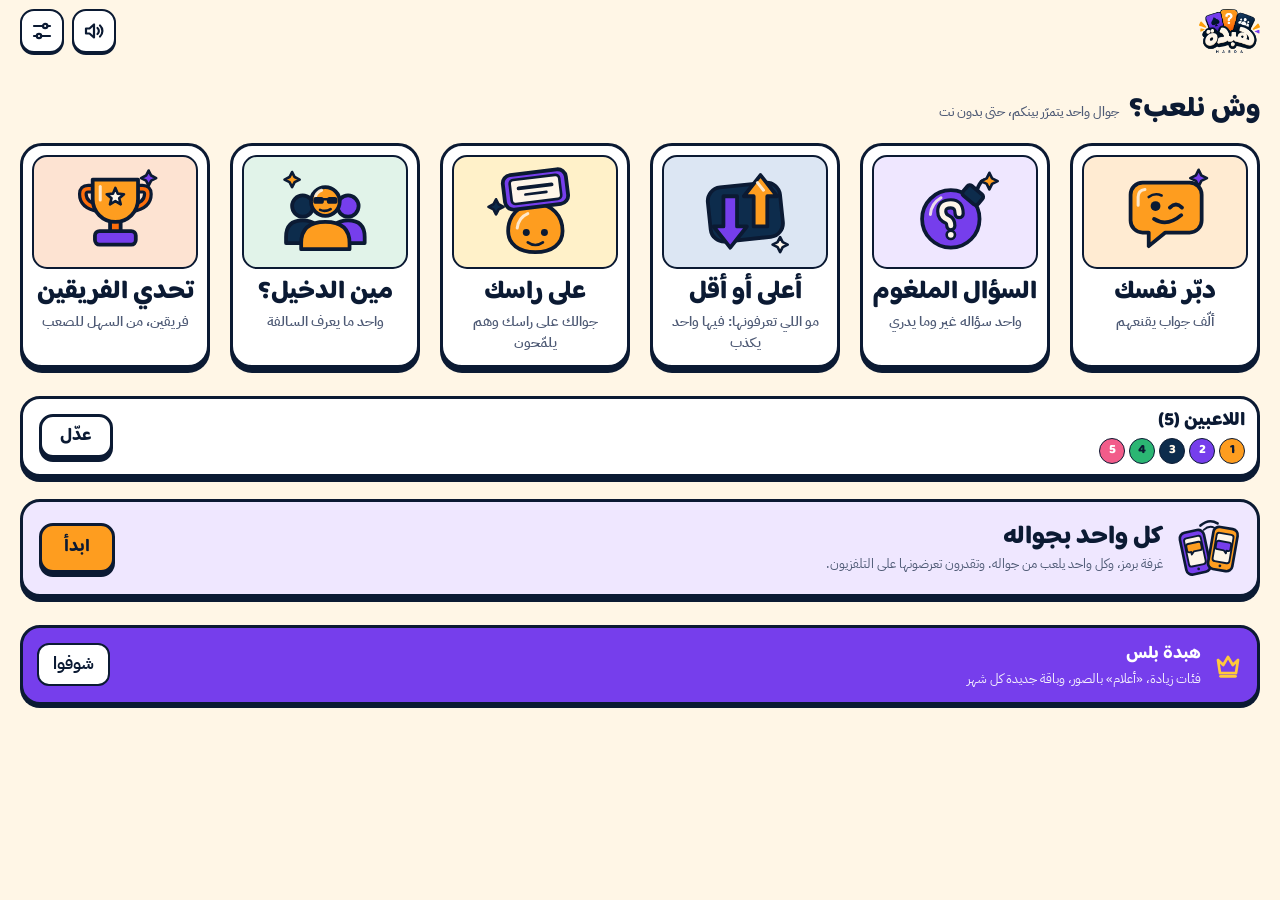
==== commit 3e727be0: "Habda Plus, sponsor packs, new sounds, graded trivia, terms page Co-Authored-By: Claude Opus 5.5 <no" ====
--- a/index.html
+++ b/index.html
@@ -54,6 +54,7 @@
 
 .bar{display:flex;align-items:center;justify-content:space-between;gap:12px;padding-block:8px;min-height:62px}
 .home-btn{display:flex;align-items:center;background:none;border:0;padding:0;border-radius:12px}
+.bar-start{display:flex;align-items:center;gap:10px}
 .home-btn img,.bar-logo{height:44px;width:auto;display:block}
 .tag{font-size:12px;font-weight:700;background:var(--surface);border:2px solid var(--ink);padding:1px 10px;border-radius:999px}
 .bar-actions{display:flex;gap:8px;align-items:center}
@@ -223,6 +224,34 @@
 .qcard-head{display:flex;align-items:center;justify-content:center;gap:10px;padding:8px 16px;background:var(--qc);color:var(--qc-ink);border-bottom:var(--line);font-family:var(--display);font-weight:800;font-size:clamp(17px,1.7vw,22px);line-height:1.3}
 .qc-badge{display:grid;place-items:center;width:44px;height:44px;flex:none;background:var(--surface);border:2px solid var(--ink);border-radius:12px}
 .qc-badge .emb{width:36px;height:36px}
+.q-pic{width:min(240px,62%);margin:4px auto 0;filter:drop-shadow(0 4px 0 var(--ink))}
+.ptag{display:inline-block;font-style:normal;font-size:11px;font-weight:800;line-height:1;padding:3px 7px;border-radius:999px;background:var(--purple);color:var(--white);vertical-align:middle}
+.catp.locked{opacity:.78}
+.catp.locked .emb{filter:grayscale(.55)}
+.plus-card{display:flex;align-items:center;gap:12px;width:100%;padding:12px 14px;background:var(--purple);color:var(--white);border:var(--line);border-radius:20px;box-shadow:var(--pop-sm);text-align:start}
+.plus-card .ico{width:30px;height:30px;stroke:var(--sun,#FFD34D)}
+.plus-card .grow{display:flex;flex-direction:column;flex:1;min-width:0}
+.plus-card b{font-family:var(--display);font-size:18px}
+.plus-card small{font-size:13px;opacity:.92}
+.plus-go{flex:none;font-weight:800;background:var(--white);color:var(--ink);border:2px solid var(--ink);border-radius:12px;padding:6px 14px}
+.perks{list-style:none;margin:0 0 14px;padding:0;display:flex;flex-direction:column;gap:8px}
+.perks li{position:relative;padding-inline-start:30px;font-weight:600}
+.perks li::before{content:"";position:absolute;inset-inline-start:0;top:3px;width:20px;height:20px;border-radius:50%;background:var(--purple) url("data:image/svg+xml,%3Csvg xmlns='http://www.w3.org/2000/svg' viewBox='0 0 20 20'%3E%3Cpath d='M5.5 10.5l3 3 6-7' fill='none' stroke='white' stroke-width='2.6' stroke-linecap='round' stroke-linejoin='round'/%3E%3C/svg%3E") center/100% no-repeat}
+.plans{display:flex;flex-direction:column;gap:10px;margin-block:4px 12px}
+.plan{position:relative;display:grid;grid-template-columns:1fr auto;align-items:center;gap:2px 12px;padding:14px 16px;background:var(--surface);border:var(--line);border-radius:18px;box-shadow:var(--pop-sm);text-align:start}
+.plan.best{background:var(--purple-soft,#EEE7FF);border-color:var(--purple)}
+.plan-name{font-family:var(--display);font-weight:800;font-size:19px}
+.plan-price{grid-row:span 2;font-family:var(--display);font-weight:800;font-size:22px;direction:ltr}
+.plan-per{font-size:13px;color:var(--ink-soft);font-weight:600}
+.plan-tag{position:absolute;top:-11px;inset-inline-start:14px;font-size:12px;font-weight:800;background:var(--orange);color:var(--ink);border:2px solid var(--ink);border-radius:999px;padding:1px 10px}
+.plan:disabled{opacity:.6}
+.legal{font-size:12px;line-height:1.6;color:var(--ink-soft);margin-top:4px}
+.legal-links{font-size:13px;margin-top:8px;display:flex;flex-wrap:wrap;gap:6px;align-items:center}
+.legal-links a,.linkish{color:var(--purple);font-weight:700;text-decoration:underline;background:none;border:0;padding:0;font:inherit;cursor:pointer}
+.plus-on{display:flex;flex-direction:column;gap:4px;padding:14px 16px;border:var(--line);border-radius:18px;background:var(--mint-soft,#E3F6EC);margin-bottom:14px}
+.plus-on b{font-family:var(--display);font-size:19px}
+.plus-row .ico{color:var(--purple)}
+.q-pic svg{display:block;width:100%;height:auto}
 .qcard-text{padding:clamp(16px,3vw,30px) clamp(14px,3vw,36px);font-family:var(--display);font-weight:700;line-height:1.55;text-wrap:balance;overflow-wrap:anywhere}
 .qs-1{font-size:clamp(30px,7.6vw,64px)}
 .qs-2{font-size:clamp(26px,6.4vw,54px)}
@@ -362,8 +391,10 @@
 .ltr{direction:ltr;unicode-bidi:isolate;font-weight:700;color:var(--ink)}
 
 /* settings and word sheets */
-.sheet-back{position:fixed;inset:0;z-index:30;background:rgba(11,26,51,.46);animation:fade .18s ease both}
-.sheet{position:fixed;z-index:31;left:0;right:0;bottom:0;margin-inline:auto;width:min(560px,100%);max-height:88vh;overflow:auto;overscroll-behavior:contain;background:var(--bg);border:var(--line);border-bottom:0;border-radius:26px 26px 0 0;padding:16px max(18px,env(safe-area-inset-right,0px)) calc(18px + env(safe-area-inset-bottom,0px)) max(18px,env(safe-area-inset-left,0px));display:flex;flex-direction:column;gap:14px;animation:sheet-up .26s cubic-bezier(.2,.9,.3,1.05) both}
+.sheet-back{position:fixed;inset:0;z-index:30;background:rgba(11,26,51,.46)}
+.sheet-back.enter{animation:fade .18s ease both}
+.sheet{position:fixed;z-index:31;left:0;right:0;bottom:0;margin-inline:auto;width:min(560px,100%);max-height:88vh;overflow:auto;overscroll-behavior:contain;background:var(--bg);border:var(--line);border-bottom:0;border-radius:26px 26px 0 0;padding:16px max(18px,env(safe-area-inset-right,0px)) calc(18px + env(safe-area-inset-bottom,0px)) max(18px,env(safe-area-inset-left,0px));display:flex;flex-direction:column;gap:14px}
+.sheet.enter{animation:sheet-up .26s cubic-bezier(.2,.9,.3,1.05) both}
 @keyframes sheet-up{from{transform:translateY(40px);opacity:0}to{transform:none;opacity:1}}
 @keyframes fade{from{opacity:0}to{opacity:1}}
 .sheet-head{display:flex;align-items:center;justify-content:space-between;gap:12px}
@@ -569,7 +600,7 @@
 </style>
 
 <script src="vendor.js"></script></head><body><div id="app" dir="rtl" lang="ar"></div>
-<div id="splash" dir="rtl" lang="ar" aria-hidden="true"><div class="sp-mark"><img src="logo.webp" alt="" width="900" height="647"></div><div class="sp-foot"><p class="sp-line">جمّعوا الشلة، والهبدة تبدأ</p><span class="sp-dots"><i></i><i></i><i></i></span></div></div>
+<div id="splash" dir="rtl" lang="ar" aria-hidden="true"><div class="sp-mark"><img src="logo.webp" alt="" width="900" height="647"></div><div class="sp-foot"><p class="sp-line">حده ولا تمشي أي هبدة</p><span class="sp-dots"><i></i><i></i><i></i></span></div></div>
 <div class="toast" id="toast" dir="rtl" lang="ar" role="status" aria-live="polite" hidden><span></span></div>
 
 <script id="game-flags">
@@ -672,440 +703,546 @@
 </script>
 
 <script id="game-data">
-/* Content. Every answer must be a checked fact. 200 = medium, 400 = hard, 600 = very hard. Each trivia category holds 6 or more questions per tier: a board uses 2 per tier. */
+/* Content. Categories marked plus:true come with هبدة بلس. Every answer must be a checked fact. 200 = easy, 400 = medium, 600 = hard. Each trivia category holds 6 or more questions per tier: a board uses 2 per tier.
+   A fourth item on a question names its picture (QIMG in flags.js). */
 const TRIVIA = [
   {id:"food", name:"أكلاتنا", q:[
-    [200,"أكلة الكليجا صار لها مهرجان سنوي باسمها. في أي منطقة؟","القصيم (بريدة)"],
-    [200,"المندي أصله من أي بلد؟","اليمن (حضرموت)"],
-    [200,"خبز التميس اللي ينفطر مع الفول في الحجاز، ينسب لأي بلد؟","أفغانستان (التميس الأفغاني)"],
-    [200,"البليلة اللي تنباع على العربيات في ليالي رمضان بمكة وجدة والمدينة، وش مكوّنها الأساسي؟","الحمص"],
-    [200,"فطاير صغيرة تشبه البان كيك، عجينتها تنصبّ على الصاج وتنقدّم بالسمن والعسل. وش اسمها؟","المصابيب (المراصيع)"],
-    [200,"لحم ينطبخ ساعات في حفرة أو تنور مع أغصان المرخ، ويشتهر في جنوب غرب المملكة. وش اسمه؟","الحنيذ"],
-    [200,"طبق ساحلي: رز ينطبخ في مرق السمك مع بصل محمّر. وش اسمه؟","الصيادية"],
-    [400,"خبز حجازي حالي مدوّر عليه سمسم، يناكل مع الشاهي العصر. وش اسمه؟","الشُّريك"],
-    [400,"في طبق المظبي، اللحم يُشوى على وش؟","على حجر (صخر) فوق الجمر"],
-    [400,"وش السائل اللي ينطبخ فيه رز السليق مع المرق ويعطيه قوامه الكريمي؟","الحليب"],
-    [400,"أول 2023 اعتمدت هيئة فنون الطهي «طبقاً وطنياً» للمملكة. وش هو؟","الجريش"],
-    [400,"النبي ﷺ قال: «فضل عائشة على النساء كفضل ... على الطعام». وش الطبق اللي ذكره؟","الثريد"],
-    [400,"حلاوة حجازية مدوّرة أصلها هندي، تنعمل من الدقيق والسكر والسمن. وش اسمها؟","اللدو"],
-    [400,"خبز تشتهر فيه الأحساء، يعجنونه بموية التمر ويخبزونه في تنور طين. وش اسمه؟","الخبز الأحمر (الحساوي)"],
-    [600,"حلى حجازي ينقدّم في العيد، أساسه قمر الدين مع المكسرات والفواكه المجففة. وش اسمه؟","الدبيازة"],
-    [600,"حلى شعبي من طحين محمّص مع تمر مفروك وسمن، ويتحمّل التخزين أيام. وش اسمه؟","البثيث"],
-    [600,"أكلة عسيرية من خبز البُر يُعجن بالسمن والعسل، ويُحفر في وسطها مكان للسمن. وش اسمها؟","العريكة"],
-    [600,"أول 2023 اعتمدت هيئة فنون الطهي «حلوى وطنية» للمملكة. وش هي؟","المقشوش"],
-    [600,"أكلة جازانية تحمل اسم القدر الحجري أو الفخاري اللي تنطبخ وتنقدّم فيه. وش اسمها؟","المغش"],
-    [600,"في جنوب المملكة، تنور فخاري يخبزون فيه ويطبخون فيه اللحم، والخبز اللي يطلع منه يتسمّى باسمه. وش اسمه؟","الميفا"]]},
+    [200, "أكلة الكليجا صار لها مهرجان سنوي باسمها. في أي منطقة؟", "القصيم (بريدة)"],
+    [200, "المندي أصله من أي بلد؟", "اليمن (حضرموت)"],
+    [200, "البليلة اللي تنباع على العربيات في ليالي رمضان بمكة وجدة والمدينة، وش مكوّنها الأساسي؟", "الحمص"],
+    [200, "أشهر أكلة شعبية في السعودية: رز ولحم أو دجاج مع البهارات. وش اسمها؟", "الكبسة"],
+    [200, "كور عجين صغيرة تنقلى وتتغطى بالدبس أو العسل، وتكثر في رمضان. وش اسمها؟", "اللقيمات"],
+    [200, "عجينة رقيقة محشية لحم أو جبن، تنقلى وشكلها مثلث، وما تغيب عن سفرة رمضان. وش اسمها؟", "السمبوسة"],
+    [200, "رز ولحم ينطبخون في قدر الضغط، واسم الأكلة جاي من القدر نفسه. وش هي؟", "المضغوط"],
+    [200, "«العجوة» و«السكري» و«الخلاص» أنواع مشهورة من أي فاكهة؟", "التمر"],
+    [400, "خبز التميس اللي ينفطر مع الفول في الحجاز، ينسب لأي بلد؟", "أفغانستان (التميس الأفغاني)"],
+    [400, "فطاير صغيرة تشبه البان كيك، عجينتها تنصبّ على الصاج وتنقدّم بالسمن والعسل. وش اسمها؟", "المصابيب (المراصيع)"],
+    [400, "لحم ينطبخ ساعات في حفرة أو تنور مع أغصان المرخ، ويشتهر في جنوب غرب المملكة. وش اسمه؟", "الحنيذ"],
+    [400, "طبق ساحلي: رز ينطبخ في مرق السمك مع بصل محمّر. وش اسمه؟", "الصيادية"],
+    [400, "خبز حجازي حالي مدوّر عليه سمسم، يناكل مع الشاهي العصر. وش اسمه؟", "الشُّريك"],
+    [400, "في طبق المظبي، اللحم يُشوى على وش؟", "على حجر (صخر) فوق الجمر"],
+    [400, "وش السائل اللي ينطبخ فيه رز السليق مع المرق ويعطيه قوامه الكريمي؟", "الحليب"],
+    [400, "أول 2023 اعتمدت هيئة فنون الطهي «طبقاً وطنياً» للمملكة. وش هو؟", "الجريش"],
+    [600, "النبي ﷺ قال: «فضل عائشة على النساء كفضل ... على الطعام». وش الطبق اللي ذكره؟", "الثريد"],
+    [600, "حلاوة حجازية مدوّرة أصلها هندي، تنعمل من الدقيق والسكر والسمن. وش اسمها؟", "اللدو"],
+    [600, "خبز تشتهر فيه الأحساء، يعجنونه بموية التمر ويخبزونه في تنور طين. وش اسمه؟", "الخبز الأحمر (الحساوي)"],
+    [600, "حلى حجازي ينقدّم في العيد، أساسه قمر الدين مع المكسرات والفواكه المجففة. وش اسمه؟", "الدبيازة"],
+    [600, "حلى شعبي من طحين محمّص مع تمر مفروك وسمن، ويتحمّل التخزين أيام. وش اسمه؟", "البثيث"],
+    [600, "أكلة عسيرية من خبز البُر يُعجن بالسمن والعسل، ويُحفر في وسطها مكان للسمن. وش اسمها؟", "العريكة"],
+    [600, "أول 2023 اعتمدت هيئة فنون الطهي «حلوى وطنية» للمملكة. وش هي؟", "المقشوش"],
+    [600, "أكلة جازانية تحمل اسم القدر الحجري أو الفخاري اللي تنطبخ وتنقدّم فيه. وش اسمها؟", "المغش"],
+    [600, "في جنوب المملكة، تنور فخاري يخبزون فيه ويطبخون فيه اللحم، والخبز اللي يطلع منه يتسمّى باسمه. وش اسمه؟", "الميفا"]]},
   {id:"places", name:"ديرتنا", q:[
-    [200,"مشروع نيوم يقع في أي منطقة إدارية؟","تبوك"],
-    [200,"جزر فرسان تتبع أي منطقة؟","جازان"],
-    [200,"صخرة الفيل الشهيرة في أي محافظة؟","العُلا"],
-    [200,"محافظة حفر الباطن تتبع أي منطقة إدارية؟","المنطقة الشرقية"],
-    [200,"موقع الأخدود الأثري، اللي ذُكرت قصة أصحابه في سورة البروج، في أي منطقة؟","نجران"],
-    [200,"سوق عكاظ اللي كان شعراء الجاهلية يتنافسون فيه، مكانه اليوم قريب من أي مدينة؟","الطائف"],
-    [200,"وادي طوله حوالي 120 كيلو، يمتد من الشمال الغربي للجنوب الشرقي ويشق مدينة الرياض. وش اسمه؟","وادي حنيفة"],
-    [400,"وش عاصمة منطقة الجوف الإدارية؟","سكاكا"],
-    [400,"وش عاصمة منطقة الحدود الشمالية؟","عرعر"],
-    [400,"قرية ذي عين الأثرية المبنية من الحجر فوق صخرة رخامية، في أي منطقة؟","الباحة"],
-    [400,"الحِجر (مدائن صالح) كانت ثاني أكبر مدينة لحضارة عاصمتها البتراء. وش هي؟","الأنباط"],
-    [400,"محافظة القنفذة الساحلية تتبع أي منطقة إدارية؟","منطقة مكة المكرمة"],
-    [400,"قلعة مارد التاريخية في أي محافظة؟","دومة الجندل (الجوف)"],
-    [400,"بلدة في منطقة حائل، فيها جبل أم سنمان ونقوشه الصخرية المسجلة في اليونسكو. وش اسمها؟","جبّة"],
-    [600,"وش اسم الصحراء الرملية اللي تمتد مثل القوس وتربط النفود الكبير بالربع الخالي؟","الدهناء"],
-    [600,"أطول وادي في الجزيرة العربية، يبدأ من نواحي المدينة ويمر بالقصيم. وش اسمه؟","وادي الرمة"],
-    [600,"تيماء الأثرية تشتهر ببئر قديمة كبيرة. وش اسمها؟","بئر هَدّاج"],
-    [600,"منخفض عريض يبدأ من منطقة الجوف ويمتد لين يدخل الأردن، ومع إنه منخفض واسع يسمونه «وادي». وش اسمه؟","وادي السرحان"],
-    [600,"فوهة بركانية في حرة كشب، عمقها حوالي 250 متر وعرضها قرابة 2 كيلو. وش اسمها؟","فوهة الوعبة (مقلع طمية)"],
-    [600,"مسجد في الأحساء بناه بنو عبد القيس، وصُلّيت فيه ثاني جمعة في الإسلام بعد المسجد النبوي. وش اسمه؟","مسجد جواثا"]]},
+    [200, "مشروع نيوم يقع في أي منطقة إدارية؟", "تبوك"],
+    [200, "جزر فرسان تتبع أي منطقة؟", "جازان"],
+    [200, "صخرة الفيل الشهيرة في أي محافظة؟", "العُلا"],
+    [200, "سوق عكاظ اللي كان شعراء الجاهلية يتنافسون فيه، مكانه اليوم قريب من أي مدينة؟", "الطائف"],
+    [200, "وش عاصمة منطقة القصيم الإدارية؟", "بريدة"],
+    [200, "وش عاصمة المنطقة الشرقية؟", "الدمام"],
+    [200, "مدينة يلقبونها «عروس البحر الأحمر». وش هي؟", "جدة"],
+    [200, "برج المملكة وبرج الفيصلية في أي مدينة؟", "الرياض"],
+    [400, "محافظة حفر الباطن تتبع أي منطقة إدارية؟", "المنطقة الشرقية"],
+    [400, "موقع الأخدود الأثري، اللي ذُكرت قصة أصحابه في سورة البروج، في أي منطقة؟", "نجران"],
+    [400, "وادي طوله حوالي 120 كيلو، يمتد من الشمال الغربي للجنوب الشرقي ويشق مدينة الرياض. وش اسمه؟", "وادي حنيفة"],
+    [400, "وش عاصمة منطقة الجوف الإدارية؟", "سكاكا"],
+    [400, "وش عاصمة منطقة الحدود الشمالية؟", "عرعر"],
+    [400, "الحِجر (مدائن صالح) كانت ثاني أكبر مدينة لحضارة عاصمتها البتراء. وش هي؟", "الأنباط"],
+    [600, "قرية ذي عين الأثرية المبنية من الحجر فوق صخرة رخامية، في أي منطقة؟", "الباحة"],
+    [600, "محافظة القنفذة الساحلية تتبع أي منطقة إدارية؟", "منطقة مكة المكرمة"],
+    [600, "قلعة مارد التاريخية في أي محافظة؟", "دومة الجندل (الجوف)"],
+    [600, "بلدة في منطقة حائل، فيها جبل أم سنمان ونقوشه الصخرية المسجلة في اليونسكو. وش اسمها؟", "جبّة"],
+    [600, "وش اسم الصحراء الرملية اللي تمتد مثل القوس وتربط النفود الكبير بالربع الخالي؟", "الدهناء"],
+    [600, "أطول وادي في الجزيرة العربية، يبدأ من نواحي المدينة ويمر بالقصيم. وش اسمه؟", "وادي الرمة"],
+    [600, "تيماء الأثرية تشتهر ببئر قديمة كبيرة. وش اسمها؟", "بئر هَدّاج"],
+    [600, "منخفض عريض يبدأ من منطقة الجوف ويمتد لين يدخل الأردن، ومع إنه منخفض واسع يسمونه «وادي». وش اسمه؟", "وادي السرحان"],
+    [600, "فوهة بركانية في حرة كشب، عمقها حوالي 250 متر وعرضها قرابة 2 كيلو. وش اسمها؟", "فوهة الوعبة (مقلع طمية)"],
+    [600, "مسجد في الأحساء بناه بنو عبد القيس، وصُلّيت فيه ثاني جمعة في الإسلام بعد المسجد النبوي. وش اسمه؟", "مسجد جواثا"]]},
   {id:"dialect", name:"لهجتنا", q:[
-    [200,"\"دحين\" بلهجة أهل الحجاز وش معناها؟","الحين، الآن"],
-    [200,"وش معنى \"الهياط\"؟","المبالغة والتفاخر الزايد"],
-    [200,"لما أحد يناديك وترد \"سمّ\"، وش تقصد؟","نعم، آمر وأنا حاضر"],
-    [200,"«الكنّة» وش معناها؟","زوجة الولد (أو زوجة الأخ)"],
-    [200,"«القيظ» في كلام الأولين وش هو؟","عزّ الصيف وشدة حرّه"],
-    [200,"«الدريشة» عند أهل الشرقية والخليج وش هي؟","النافذة (الشباك)"],
-    [200,"لما يقول لك حجازي «اندر برّا»، وش معنى «اندر»؟","اطلع (اخرج)"],
-    [400,"\"هقوتي إنه بيجي\" بلهجة نجد. وش معنى \"هقوتي\"؟","ظني وتوقعي"],
-    [400,"وش معنى \"الكِروة\"؟","الأجرة"],
-    [400,"\"لك الشرهة\" وش يقصد اللي يقولها؟","لك حق تعتب علي"],
-    [400,"\"المِشراق\" عند أهل نجد وش هو؟","المكان المشمس اللي يجلسون فيه وقت البرد"],
-    [400,"«ازهم» بلهجة أهل الحجاز وش معناها؟","نادِ (ناد على أحد)"],
-    [400,"«النوخذة» أيام الغوص على اللؤلؤ في الخليج، وش هو؟","ربّان السفينة (قائدها)"],
-    [400,"«نشدني عنك» بلهجة بدو الشمال، وش معنى «نشدني»؟","سألني"],
-    [600,"\"فلان سنع\" وش معناها؟","يعرف الأصول ويتصرف صح"],
-    [600,"\"الميرة\" عند أهل نجد قديماً وش هي؟","مؤونة البيت من أكل وأغراض"],
-    [600,"\"السواني\" في نجد قديماً وش هي؟","الإبل اللي تسحب الماء من البير للسقي"],
-    [600,"«الجصّة» في البيوت الطينية القديمة، وش هي؟","مخزن من الطين للتمر"],
-    [600,"«الوسم» في كلام الأولين عن المطر، وش هو؟","موسم أول المطر (بعد الصيف)"],
-    [600,"«القَطّ» في عسير وش هو؟","تلوين جدران البيت (من الداخل)"]]},
+    [200, "\"دحين\" بلهجة أهل الحجاز وش معناها؟", "الحين، الآن"],
+    [200, "وش معنى \"الهياط\"؟", "المبالغة والتفاخر الزايد"],
+    [200, "لما أحد يناديك وترد \"سمّ\"، وش تقصد؟", "نعم، آمر وأنا حاضر"],
+    [200, "تطلب من واحد شي ويرد عليك «أبشر». وش يقصد؟", "تم، طلبك مقضي"],
+    [200, "«طفشان» بلهجتنا وش معناها؟", "زهقان (ملّان)"],
+    [200, "لما يقولون عن واحد «كاشخ»، وش يقصدون؟", "لابس زين ومتأنق"],
+    [200, "«السيكل» بلهجتنا وش هو؟", "الدراجة الهوائية"],
+    [400, "«الكنّة» وش معناها؟", "زوجة الولد (أو زوجة الأخ)"],
+    [400, "«القيظ» في كلام الأولين وش هو؟", "عزّ الصيف وشدة حرّه"],
+    [400, "«الدريشة» عند أهل الشرقية والخليج وش هي؟", "النافذة (الشباك)"],
+    [400, "لما يقول لك حجازي «اندر برّا»، وش معنى «اندر»؟", "اطلع (اخرج)"],
+    [400, "\"هقوتي إنه بيجي\" بلهجة نجد. وش معنى \"هقوتي\"؟", "ظني وتوقعي"],
+    [400, "وش معنى \"الكِروة\"؟", "الأجرة"],
+    [400, "\"لك الشرهة\" وش يقصد اللي يقولها؟", "لك حق تعتب علي"],
+    [600, "\"المِشراق\" عند أهل نجد وش هو؟", "المكان المشمس اللي يجلسون فيه وقت البرد"],
+    [600, "«ازهم» بلهجة أهل الحجاز وش معناها؟", "نادِ (ناد على أحد)"],
+    [600, "«النوخذة» أيام الغوص على اللؤلؤ في الخليج، وش هو؟", "ربّان السفينة (قائدها)"],
+    [600, "«نشدني عنك» بلهجة بدو الشمال، وش معنى «نشدني»؟", "سألني"],
+    [600, "\"فلان سنع\" وش معناها؟", "يعرف الأصول ويتصرف صح"],
+    [600, "\"الميرة\" عند أهل نجد قديماً وش هي؟", "مؤونة البيت من أكل وأغراض"],
+    [600, "\"السواني\" في نجد قديماً وش هي؟", "الإبل اللي تسحب الماء من البير للسقي"],
+    [600, "«الجصّة» في البيوت الطينية القديمة، وش هي؟", "مخزن من الطين للتمر"],
+    [600, "«الوسم» في كلام الأولين عن المطر، وش هو؟", "موسم أول المطر (بعد الصيف)"],
+    [600, "«القَطّ» في عسير وش هو؟", "تلوين جدران البيت (من الداخل)"]]},
   {id:"history", name:"تاريخنا", q:[
-    [200,"وش اسم القصر اللي استعاده الملك عبدالعزيز في الرياض سنة 1902؟","قصر المصمك"],
-    [200,"وش عاصمة الدولة السعودية الأولى؟","الدرعية"],
-    [200,"يوم التأسيس يذكّر بتأسيس الدولة السعودية الأولى في أي سنة ميلادية؟","1727"],
-    [200,"قبل استرداد الرياض سنة 1902، الملك عبدالعزيز عاش مع أسرته قرابة عشر سنين في أي بلد؟","الكويت"],
-    [200,"قبل ما ينشئ الملك عبدالعزيز دار للكسوة في مكة سنة 1927، كسوة الكعبة كانت تنصنع وتجي كل سنة من أي بلد؟","مصر (القاهرة)"],
-    [200,"الملك عبدالعزيز توفي في أي مدينة؟","الطائف (قصر شبرا، 1953)"],
-    [200,"«درب زبيدة» طريق الحج القديم من العراق لمكة. زبيدة هذي زوجة أي خليفة عباسي؟","هارون الرشيد"],
-    [400,"مين مؤسس الدولة السعودية الثانية؟","الإمام تركي بن عبدالله"],
-    [400,"كم ملك حكم المملكة من الملك عبدالعزيز إلى الملك سلمان؟","7 ملوك"],
-    [400,"مين أول رائد فضاء عربي ومسلم؟","الأمير سلطان بن سلمان (1985)"],
-    [400,"وش الاسم المعروف لأول بئر نفط تجارية في المملكة (الدمام 7)؟","بئر الخير"],
-    [400,"مين أول وزير للمعارف (التعليم) في تاريخ السعودية؟","الأمير فهد بن عبدالعزيز (الملك فهد)"],
-    [400,"قرية الفاو الأثرية جنوب غرب الرياض، كانت عاصمة لأي مملكة عربية قديمة؟","مملكة كندة"],
-    [400,"خط التابلاين كان ينقل النفط السعودي من شرق المملكة لين البحر المتوسط. نهايته كانت في أي دولة؟","لبنان (ميناء صيدا)"],
-    [600,"وش كان الاسم الأول لشركة أرامكو؟","كاسوك (كاليفورنيا أرابيان ستاندرد أويل)"],
-    [600,"قبل اسم \"المملكة العربية السعودية\" سنة 1932، وش كان اسم الدولة؟","مملكة الحجاز ونجد وملحقاتها"],
-    [600,"في أي سنة سقطت الدرعية عاصمة الدولة السعودية الأولى؟","1818"],
-    [600,"في أي سنة بدأ البث التلفزيوني الرسمي في السعودية؟","1965"],
-    [600,"قبل الريال الورقي (1961)، مؤسسة النقد أصدرت سنة 1953 أوراق تداولها الناس مثل الفلوس. وش كان اسمها؟","إيصالات الحجاج"],
-    [600,"حسب مؤرخي نجد، مين اللي أسس الدرعية سنة 1446م؟","مانع المريدي"],
-    [600,"أي ملك بابلي ترك بابل وعاش قرابة 10 سنين في واحة تيماء؟","نبونيد (نابونيدوس)"]]},
+    [200, "وش اسم القصر اللي استعاده الملك عبدالعزيز في الرياض سنة 1902؟", "قصر المصمك"],
+    [200, "وش عاصمة الدولة السعودية الأولى؟", "الدرعية"],
+    [200, "يوم التأسيس يذكّر بتأسيس الدولة السعودية الأولى في أي سنة ميلادية؟", "1727"],
+    [200, "مين أول رائد فضاء عربي ومسلم؟", "الأمير سلطان بن سلمان (1985)"],
+    [200, "مين مؤسس المملكة العربية السعودية؟", "الملك عبدالعزيز آل سعود"],
+    [200, "اليوم الوطني السعودي في أي يوم من السنة؟", "23 سبتمبر"],
+    [200, "في أي سنة ميلادية توحّدت البلاد باسم «المملكة العربية السعودية»؟", "1932"],
+    [200, "مين الملك اللي تولى الحكم سنة 2015 بعد الملك عبدالله؟", "الملك سلمان بن عبدالعزيز"],
+    [400, "قبل استرداد الرياض سنة 1902، الملك عبدالعزيز عاش مع أسرته قرابة عشر سنين في أي بلد؟", "الكويت"],
+    [400, "قبل ما ينشئ الملك عبدالعزيز دار للكسوة في مكة سنة 1927، كسوة الكعبة كانت تنصنع وتجي كل سنة من أي بلد؟", "مصر (القاهرة)"],
+    [400, "الملك عبدالعزيز توفي في أي مدينة؟", "الطائف (قصر شبرا، 1953)"],
+    [400, "«درب زبيدة» طريق الحج القديم من العراق لمكة. زبيدة هذي زوجة أي خليفة عباسي؟", "هارون الرشيد"],
+    [400, "مين مؤسس الدولة السعودية الثانية؟", "الإمام تركي بن عبدالله"],
+    [400, "كم ملك حكم المملكة من الملك عبدالعزيز إلى الملك سلمان؟", "7 ملوك"],
+    [400, "وش الاسم المعروف لأول بئر نفط تجارية في المملكة (الدمام 7)؟", "بئر الخير"],
+    [600, "مين أول وزير للمعارف (التعليم) في تاريخ السعودية؟", "الأمير فهد بن عبدالعزيز (الملك فهد)"],
+    [600, "قرية الفاو الأثرية جنوب غرب الرياض، كانت عاصمة لأي مملكة عربية قديمة؟", "مملكة كندة"],
+    [600, "خط التابلاين كان ينقل النفط السعودي من شرق المملكة لين البحر المتوسط. نهايته كانت في أي دولة؟", "لبنان (ميناء صيدا)"],
+    [600, "وش كان الاسم الأول لشركة أرامكو؟", "كاسوك (كاليفورنيا أرابيان ستاندرد أويل)"],
+    [600, "قبل اسم \"المملكة العربية السعودية\" سنة 1932، وش كان اسم الدولة؟", "مملكة الحجاز ونجد وملحقاتها"],
+    [600, "في أي سنة سقطت الدرعية عاصمة الدولة السعودية الأولى؟", "1818"],
+    [600, "في أي سنة بدأ البث التلفزيوني الرسمي في السعودية؟", "1965"],
+    [600, "قبل الريال الورقي (1961)، مؤسسة النقد أصدرت سنة 1953 أوراق تداولها الناس مثل الفلوس. وش كان اسمها؟", "إيصالات الحجاج"],
+    [600, "حسب مؤرخي نجد، مين اللي أسس الدرعية سنة 1446م؟", "مانع المريدي"],
+    [600, "أي ملك بابلي ترك بابل وعاش قرابة 10 سنين في واحة تيماء؟", "نبونيد (نابونيدوس)"]]},
   {id:"football", name:"كورة", q:[
-    [200,"مين سجّل هدف الفوز السعودي على الأرجنتين في كأس العالم 2022؟","سالم الدوسري"],
-    [200,"مين كان مدرب المنتخب السعودي في كأس العالم 2022؟","هيرفي رينارد"],
-    [200,"مين الهداف التاريخي للمنتخب السعودي؟","ماجد عبدالله"],
-    [200,"الهلال فاز على مانشستر سيتي 4-3 في كأس العالم للأندية 2025. مين سجّل هدف الفوز؟","ماركوس ليوناردو"],
-    [200,"أول فوز للمنتخب السعودي في تاريخ كأس العالم، كان على أي منتخب؟","المغرب (2-1 في كأس العالم 1994)"],
-    [200,"أي نادي سعودي فاز بدوري أبطال آسيا للنخبة 2025، والنهائي كان في جدة؟","الأهلي"],
-    [200,"مين اللاعب السعودي اللي لقبه «القناص»، وانختار أفضل لاعب في آسيا سنة 2007؟","ياسر القحطاني"],
-    [400,"مين سجّل هدف التعادل السعودي ضد الأرجنتين في 2022؟","صالح الشهري"],
-    [400,"أي نادي سعودي فاز بدوري أبطال آسيا سنتين ورا بعض في 2004 و2005؟","الاتحاد"],
-    [400,"أي منتخب فاز على السعودية 8-0 في كأس العالم 2002؟","ألمانيا"],
-    [400,"في كأس العالم 1994، لأي دور وصل المنتخب السعودي؟","دور الـ16"],
-    [400,"مين سجّل هدف الفوز على اليابان في جدة سنة 2017، اللي أهّل السعودية لكأس العالم 2018؟","فهد المولد"],
-    [400,"في نهائي كأس الملك فهد 1992 بالرياض، البطولة اللي تعتبر أصل كأس القارات، السعودية خسرت 3-1 من مين؟","الأرجنتين"],
-    [600,"مين كان حارس المنتخب السعودي في كأس العالم 1994؟","محمد الدعيع"],
-    [600,"مين كان مدرب المنتخب السعودي في كأس العالم 1994؟","خورخي سولاري"],
-    [600,"كم هدف سجّل المنتخب السعودي في كأس العالم 2022 كلها؟","3 أهداف"],
-    [600,"أي لاعب سعودي انتقل معاراً لنادي وولفرهامبتون الإنجليزي سنة 2000؟","سامي الجابر"],
-    [600,"منتخب السعودية للناشئين فاز بكأس العالم سنة 1989. على مين فاز في النهائي؟","اسكتلندا (صاحبة الأرض، بركلات الترجيح)"],
-    [600,"مين المدرب اللي أقالته السعودية في نص كأس العالم 1998 بعد خسارتين؟","كارلوس ألبرتو باريرا"],
-    [600,"رونالدو كسر رقم أكثر أهداف في موسم واحد بالدوري السعودي سنة 2024. مين كان صاحب الرقم قبله؟","عبدالرزاق حمدالله (34 هدف مع النصر)"]]},
+    [200, "مين سجّل هدف الفوز السعودي على الأرجنتين في كأس العالم 2022؟", "سالم الدوسري"],
+    [200, "مين كان مدرب المنتخب السعودي في كأس العالم 2022؟", "هيرفي رينارد"],
+    [200, "مين الهداف التاريخي للمنتخب السعودي؟", "ماجد عبدالله"],
+    [200, "أي نادي سعودي فاز بدوري أبطال آسيا للنخبة 2025، والنهائي كان في جدة؟", "الأهلي"],
+    [200, "مين اللاعب السعودي اللي لقبه «القناص»، وانختار أفضل لاعب في آسيا سنة 2007؟", "ياسر القحطاني"],
+    [200, "كريستيانو رونالدو انضم لأي نادي سعودي سنة 2023؟", "النصر"],
+    [200, "كأس العالم اللي بتستضيفه السعودية في أي سنة؟", "2034"],
+    [400, "الهلال فاز على مانشستر سيتي 4-3 في كأس العالم للأندية 2025. مين سجّل هدف الفوز؟", "ماركوس ليوناردو"],
+    [400, "أول فوز للمنتخب السعودي في تاريخ كأس العالم، كان على أي منتخب؟", "المغرب (2-1 في كأس العالم 1994)"],
+    [400, "مين سجّل هدف التعادل السعودي ضد الأرجنتين في 2022؟", "صالح الشهري"],
+    [400, "أي نادي سعودي فاز بدوري أبطال آسيا سنتين ورا بعض في 2004 و2005؟", "الاتحاد"],
+    [400, "أي منتخب فاز على السعودية 8-0 في كأس العالم 2002؟", "ألمانيا"],
+    [400, "في كأس العالم 1994، لأي دور وصل المنتخب السعودي؟", "دور الـ16"],
+    [400, "مين سجّل هدف الفوز على اليابان في جدة سنة 2017، اللي أهّل السعودية لكأس العالم 2018؟", "فهد المولد"],
+    [600, "في نهائي كأس الملك فهد 1992 بالرياض، البطولة اللي تعتبر أصل كأس القارات، السعودية خسرت 3-1 من مين؟", "الأرجنتين"],
+    [600, "مين كان حارس المنتخب السعودي في كأس العالم 1994؟", "محمد الدعيع"],
+    [600, "مين كان مدرب المنتخب السعودي في كأس العالم 1994؟", "خورخي سولاري"],
+    [600, "كم هدف سجّل المنتخب السعودي في كأس العالم 2022 كلها؟", "3 أهداف"],
+    [600, "أي لاعب سعودي انتقل معاراً لنادي وولفرهامبتون الإنجليزي سنة 2000؟", "سامي الجابر"],
+    [600, "منتخب السعودية للناشئين فاز بكأس العالم سنة 1989. على مين فاز في النهائي؟", "اسكتلندا (صاحبة الأرض، بركلات الترجيح)"],
+    [600, "مين المدرب اللي أقالته السعودية في نص كأس العالم 1998 بعد خسارتين؟", "كارلوس ألبرتو باريرا"],
+    [600, "رونالدو كسر رقم أكثر أهداف في موسم واحد بالدوري السعودي سنة 2024. مين كان صاحب الرقم قبله؟", "عبدالرزاق حمدالله (34 هدف مع النصر)"]]},
   {id:"coffee", name:"القهوة السعودية", sponsored:true, q:[
-    [200,"في الضيافة، لما تهز الفنجال وش تقصد؟","بس، اكتفيت"],
-    [200,"وش البهار اللي يعطي القهوة السعودية لونها الذهبي في كثير من البيوت؟","الزعفران"],
-    [200,"الصبّاب يقدّم الفنجال بأي يد؟","اليمين"],
-    [200,"الهاون اللي يُدق فيه البن مع الهيل بعد التحميص، وش اسمه؟","النجر (أو المهباش)"],
-    [200,"في نجد والحجاز، القهوة اللي بنّها محمّس تحميص خفيف ولونها ذهبي فاتح، وش يسمّونها؟","القهوة الشقراء"],
-    [200,"كلمة «كوفي» الإنجليزية وصلت عن طريق التركية والإيطالية. أصلها من أي لغة؟","العربية (من كلمة قهوة)"],
-    [200,"نوع البن الأشهر في العالم، اسمه يعني «العربي» مع إن موطنه الأصلي مرتفعات إثيوبيا. وش هو؟","أرابيكا"],
-    [400,"وش اسم أول فنجال يشربه المضيف قبل ضيوفه؟","الهيف"],
-    [400,"وش اسم الأداة اللي يُحمّص فيها البن على النار؟","المحماس"],
-    [400,"في أي سنة سجّلت اليونسكو القهوة العربية في قائمة التراث غير المادي؟","2015"],
-    [400,"قهوة «الموكا» أخذت اسمها من ميناء قديم كان يصدّر البن. في أي دولة هالميناء؟","اليمن (ميناء المخا)"],
-    [400,"مشروب معروف في اليمن وتهامة عسير، يتسوّى من قشور ثمار البن مع الزنجبيل. وش اسمه؟","القِشر"],
-    [400,"اليونسكو سجّلت القهوة العربية تحت اسم «القهوة العربية، رمز ...». وش الكلمة الناقصة؟","الكرم"],
-    [400,"حسب أصول الضيافة، الصبّاب (المقهوي) متى يجلس؟","إذا خلّصوا الضيوف كلهم (وهزّوا فناجيلهم)"],
-    [600,"في الضيافة القديمة، وش اسم الفنجال اللي يرمز للاستعداد للفزعة؟","السيف"],
-    [600,"البن الخولاني اللي سجّلته اليونسكو سنة 2022، يُزرع في جبال أي منطقة؟","جازان"],
-    [600,"وزارة الثقافة سمّت سنة 2022 باسم وش؟","عام القهوة السعودية"],
-    [600,"الهيل ينتمي لفصيلة نباتية تحمل اسم بهار ثاني مشهور. وش هو؟","الزنجبيل (الفصيلة الزنجبيلية)"],
-    [600,"القرنفل اللي يضيفونه لبعض القهوة، وش هو بالضبط من شجرته؟","براعم زهور (مجففة)"],
-    [600,"قديماً، إذا الضيف عنده طلب يبي المعزّب يقضيه، وش يسوي بفنجال القهوة؟","يحطّه بالأرض وما يشربه"],
-    [600,"في 2024 انضمت دولة عربية خامسة لملف «القهوة العربية» في اليونسكو، مع السعودية والإمارات وعُمان وقطر. وش هي؟","الأردن"]]},
+    [200, "في الضيافة، لما تهز الفنجال وش تقصد؟", "بس، اكتفيت"],
+    [200, "وش البهار اللي يعطي القهوة السعودية لونها الذهبي في كثير من البيوت؟", "الزعفران"],
+    [200, "الصبّاب يقدّم الفنجال بأي يد؟", "اليمين"],
+    [200, "غير البن، وش البهار الأساسي في القهوة السعودية؟", "الهيل"],
+    [200, "وش اسم الإبريق اللي تنصب منه القهوة العربية؟", "الدلة"],
+    [200, "وش أكثر شي يتقدّم مع القهوة السعودية؟", "التمر"],
+    [200, "في الضيافة، الفنجال يتعبّى لين يمتلي ولا شوي؟", "شوي، ما يتعبّى للآخر"],
+    [400, "الهاون اللي يُدق فيه البن مع الهيل بعد التحميص، وش اسمه؟", "النجر (أو المهباش)"],
+    [400, "في نجد والحجاز، القهوة اللي بنّها محمّس تحميص خفيف ولونها ذهبي فاتح، وش يسمّونها؟", "القهوة الشقراء"],
+    [400, "كلمة «كوفي» الإنجليزية وصلت عن طريق التركية والإيطالية. أصلها من أي لغة؟", "العربية (من كلمة قهوة)"],
+    [400, "نوع البن الأشهر في العالم، اسمه يعني «العربي» مع إن موطنه الأصلي مرتفعات إثيوبيا. وش هو؟", "أرابيكا"],
+    [400, "وش اسم الأداة اللي يُحمّص فيها البن على النار؟", "المحماس"],
+    [400, "اليونسكو سجّلت القهوة العربية تحت اسم «القهوة العربية، رمز ...». وش الكلمة الناقصة؟", "الكرم"],
+    [400, "حسب أصول الضيافة، الصبّاب (المقهوي) متى يجلس؟", "إذا خلّصوا الضيوف كلهم (وهزّوا فناجيلهم)"],
+    [600, "وش اسم أول فنجال يشربه المضيف قبل ضيوفه؟", "الهيف"],
+    [600, "في أي سنة سجّلت اليونسكو القهوة العربية في قائمة التراث غير المادي؟", "2015"],
+    [600, "قهوة «الموكا» أخذت اسمها من ميناء قديم كان يصدّر البن. في أي دولة هالميناء؟", "اليمن (ميناء المخا)"],
+    [600, "مشروب معروف في اليمن وتهامة عسير، يتسوّى من قشور ثمار البن مع الزنجبيل. وش اسمه؟", "القِشر"],
+    [600, "في الضيافة القديمة، وش اسم الفنجال اللي يرمز للاستعداد للفزعة؟", "السيف"],
+    [600, "البن الخولاني اللي سجّلته اليونسكو سنة 2022، يُزرع في جبال أي منطقة؟", "جازان"],
+    [600, "وزارة الثقافة سمّت سنة 2022 باسم وش؟", "عام القهوة السعودية"],
+    [600, "الهيل ينتمي لفصيلة نباتية تحمل اسم بهار ثاني مشهور. وش هو؟", "الزنجبيل (الفصيلة الزنجبيلية)"],
+    [600, "القرنفل اللي يضيفونه لبعض القهوة، وش هو بالضبط من شجرته؟", "براعم زهور (مجففة)"],
+    [600, "قديماً، إذا الضيف عنده طلب يبي المعزّب يقضيه، وش يسوي بفنجال القهوة؟", "يحطّه بالأرض وما يشربه"],
+    [600, "في 2024 انضمت دولة عربية خامسة لملف «القهوة العربية» في اليونسكو، مع السعودية والإمارات وعُمان وقطر. وش هي؟", "الأردن"]]},
   {id:"ramadan", name:"رمضان والعيد", q:[
-    [200,"القرقيعان يكون في أي ليلة من رمضان في أغلب الخليج؟","منتصف رمضان (ليلة 14 أو 15)"],
-    [200,"مشروب رمضاني حجازي يتسوى من الشعير أو الخبز المنقوع. وش اسمه؟","السوبيا"],
-    [200,"مشروب الفيمتو اللي ما يغيب عن سفرة رمضان في الخليج، انخترع أصلاً في أي دولة؟","بريطانيا (إنجلترا)"],
-    [200,"قمر الدين اللي ينسوّى منه عصير رمضان المشهور، يتصنّع من أي فاكهة؟","المشمش"],
-    [200,"حسب السنّة، وش أول شي كان النبي ﷺ يفطر عليه إذا توفّر، قبل التمر والماء؟","الرطب"],
-    [200,"في صلاة العيد، الخطبة تكون قبل الصلاة ولا بعدها؟","بعد الصلاة"],
-    [200,"طبق من فطور العيد في المنطقة الشرقية، عبارة عن شعيرية يُضاف لها بيض. وش اسمه؟","البلاليط"],
-    [400,"وش يسمّون آخر جمعة في رمضان؟","الجمعة اليتيمة (أو جمعة الوداع)"],
-    [400,"الكنافة النابلسية منسوبة لأي مدينة؟","نابلس"],
-    [400,"وش اسم الوجبة الرمضانية المتأخرة المعروفة في الكويت والبحرين والشرقية؟","الغبقة"],
-    [400,"كم مرة انذكرت كلمة «رمضان» في القرآن الكريم؟","مرة وحدة (سورة البقرة)"],
-    [400,"في الإمارات وقطر والكويت، وش يسمّون المسحّراتي اللي يدور بطبله يصحّي الناس للسحور؟","أبو طبيلة (بوطبيلة)"],
-    [400,"اسم «رمضان» مأخوذ من «الرَّمَض». وش معنى الرمض؟","شدة الحر"],
-    [400,"مشروب تانج اللي يكثر على سفرة رمضان، اشتهر لما استخدمته جهة أمريكية سنة 1962. وش هي؟","ناسا (في رحلات الفضاء)"],
-    [600,"حسب الرواية الأشهر، في أي مدينة بدأ استخدام مدفع رمضان؟","القاهرة"],
-    [600,"مين الصحابي اللي كان يؤذن الأذان الأول بالليل قبل الفجر في رمضان؟","بلال بن رباح"],
-    [600,"في حديث زيد بن ثابت، كم كانت المدة بين سحور النبي ﷺ والأذان؟","قدر قراءة 50 آية"],
-    [600,"وش اسم يوم 11 ذو الحجة (ثاني أيام عيد الأضحى)، اللي جاء في الحديث إنه أعظم الأيام عند الله بعد يوم النحر؟","يوم القَرّ"],
-    [600,"في عُمان، وش يسمّون ليلة القرقيعان اللي يدور فيها الأطفال على البيوت في نص رمضان؟","القرنقشوه"],
-    [600,"في الكويت والشرقية، وش يسمّون آخر يوم في شعبان اللي تجتمع فيه العايلة على سفرة أكل قبل رمضان؟","يوم القريش (القرش)"],
-    [600,"في جازان، وش اسم طبق فطور العيد اللي يتسوّى من الدقيق والموز والعسل والسمن؟","المرسة"]]},
+    [200, "القرقيعان يكون في أي ليلة من رمضان في أغلب الخليج؟", "منتصف رمضان (ليلة 14 أو 15)"],
+    [200, "مشروب رمضاني حجازي يتسوى من الشعير أو الخبز المنقوع. وش اسمه؟", "السوبيا"],
+    [200, "قمر الدين اللي ينسوّى منه عصير رمضان المشهور، يتصنّع من أي فاكهة؟", "المشمش"],
+    [200, "في صلاة العيد، الخطبة تكون قبل الصلاة ولا بعدها؟", "بعد الصلاة"],
+    [200, "الكنافة النابلسية منسوبة لأي مدينة؟", "نابلس"],
+    [200, "وش اسم الوجبة اللي ناكلها قبل الفجر في رمضان؟", "السحور"],
+    [200, "زكاة الفطر لازم تنطلع قبل أي صلاة؟", "صلاة العيد"],
+    [200, "ليلة القدر في أي جزء من رمضان؟", "العشر الأواخر"],
+    [400, "مشروب الفيمتو اللي ما يغيب عن سفرة رمضان في الخليج، انخترع أصلاً في أي دولة؟", "بريطانيا (إنجلترا)"],
+    [400, "حسب السنّة، وش أول شي كان النبي ﷺ يفطر عليه إذا توفّر، قبل التمر والماء؟", "الرطب"],
+    [400, "طبق من فطور العيد في المنطقة الشرقية، عبارة عن شعيرية يُضاف لها بيض. وش اسمه؟", "البلاليط"],
+    [400, "وش يسمّون آخر جمعة في رمضان؟", "الجمعة اليتيمة (أو جمعة الوداع)"],
+    [400, "وش اسم الوجبة الرمضانية المتأخرة المعروفة في الكويت والبحرين والشرقية؟", "الغبقة"],
+    [400, "اسم «رمضان» مأخوذ من «الرَّمَض». وش معنى الرمض؟", "شدة الحر"],
+    [600, "كم مرة انذكرت كلمة «رمضان» في القرآن الكريم؟", "مرة وحدة (سورة البقرة)"],
+    [600, "في الإمارات وقطر والكويت، وش يسمّون المسحّراتي اللي يدور بطبله يصحّي الناس للسحور؟", "أبو طبيلة (بوطبيلة)"],
+    [600, "مشروب تانج اللي يكثر على سفرة رمضان، اشتهر لما استخدمته جهة أمريكية سنة 1962. وش هي؟", "ناسا (في رحلات الفضاء)"],
+    [600, "حسب الرواية الأشهر، في أي مدينة بدأ استخدام مدفع رمضان؟", "القاهرة"],
+    [600, "مين الصحابي اللي كان يؤذن الأذان الأول بالليل قبل الفجر في رمضان؟", "بلال بن رباح"],
+    [600, "في حديث زيد بن ثابت، كم كانت المدة بين سحور النبي ﷺ والأذان؟", "قدر قراءة 50 آية"],
+    [600, "وش اسم يوم 11 ذو الحجة (ثاني أيام عيد الأضحى)، اللي جاء في الحديث إنه أعظم الأيام عند الله بعد يوم النحر؟", "يوم القَرّ"],
+    [600, "في عُمان، وش يسمّون ليلة القرقيعان اللي يدور فيها الأطفال على البيوت في نص رمضان؟", "القرنقشوه"],
+    [600, "في الكويت والشرقية، وش يسمّون آخر يوم في شعبان اللي تجتمع فيه العايلة على سفرة أكل قبل رمضان؟", "يوم القريش (القرش)"],
+    [600, "في جازان، وش اسم طبق فطور العيد اللي يتسوّى من الدقيق والموز والعسل والسمن؟", "المرسة"]]},
   {id:"islamic", name:"تاريخ إسلامي", q:[
-    [200,"وش السورة اللي جات فيها البسملة مرتين؟","النمل"],
-    [200,"مين الصحابي الوحيد اللي انذكر اسمه صريح في القرآن؟","زيد بن حارثة"],
-    [200,"مين أول سفير في الإسلام، اللي أرسله النبي ﷺ للمدينة قبل الهجرة يعلّم أهلها القرآن؟","مصعب بن عمير"],
-    [200,"من الخلفاء الراشدين الأربعة، مين اللي طالت خلافته أكثر من الباقين؟","عثمان بن عفان (حوالي 12 سنة)"],
-    [200,"وش الغزوة اللي يسمّونها «غزوة العسرة»؟","تبوك (سنة 9 هـ)"],
-    [200,"مكة لها اسم ثاني جا في سورة آل عمران. وش هو؟","بكة"],
-    [200,"علم «الجبر» أخذ اسمه من عنوان كتاب لعالم مسلم. مين هو؟","الخوارزمي"],
-    [400,"وش النبي اللي تكرر اسمه في القرآن أكثر من أي نبي ثاني؟","موسى عليه السلام"],
-    [400,"في الهجرة، النبي ﷺ وصل المدينة في أي شهر هجري؟","ربيع الأول"],
-    [400,"أبو جهل وش اسمه الحقيقي؟","عمرو بن هشام"],
-    [400,"في معركة اليمامة، مين اللي رمى مسيلمة الكذاب بحربته؟","وحشي بن حرب (قاتل حمزة)"],
-    [400,"طارق بن زياد، اللي انسمّى عليه جبل طارق، عبر للأندلس في أي سنة هجرية؟","92 هـ (711م)"],
-    [400,"بغداد كان اسمها الرسمي «مدينة السلام». مين الخليفة العباسي اللي بناها؟","أبو جعفر المنصور"],
-    [400,"مين الطبيب المسلم اللي وصف الدورة الدموية الصغرى (دورة الرئة) قبل الأوروبيين بقرون؟","ابن النفيس"],
-    [600,"النجاشي ملك الحبشة، اللي صلّى عليه النبي ﷺ لما مات، وش اسمه؟","أصحمة"],
-    [600,"غير حليمة السعدية، النبي ﷺ رضع من امرأة كانت مولاة لعمه أبي لهب. وش اسمها؟","ثويبة"],
-    [600,"وش السورة اللي سمّاها ابن مسعود «سورة النساء القُصرى»؟","الطلاق"],
-    [600,"بعد البقرة، وش أكثر سورة في القرآن عدد آيات؟","الشعراء (227 آية)"],
-    [600,"في أي سنة هجرية سقطت بغداد بيد المغول وانقتل الخليفة المستعصم؟","656 هـ (1258م)"],
-    [600,"لما فتح المسلمون القدس في عهد عمر بن الخطاب، وش كان اسمها في العهدة العمرية؟","إيلياء"],
-    [600,"سيبويه إمام النحو، وش اسم كتابه المشهور؟","«الكتاب» (هذا اسمه فعلاً)"]]},
-  {id:"arabic", name:"لغتنا العربية", q:[
-    [200,"مين الشاعرة اللي اشتهرت برثاء أخوها صخر؟","الخنساء (تماضر بنت عمرو)"],
-    [200,"لما تقول: \"صلّيت المغرب في المغرب\"، وش اسم هاللون البلاغي؟","الجناس (التام)"],
-    [200,"في الشعر القديم، وش هو \"العَسْجَد\"؟","الذهب"],
-    [200,"اسم \"الرياض\" في اللغة جمع. وش مفرده؟","روضة"],
-    [200,"في النحو، وش تسوي \"كان وأخواتها\" في المبتدأ والخبر؟","ترفع المبتدأ وتنصب الخبر"],
-    [200,"كم حرف من حروف الهجاء ما يتصل بالحرف اللي بعده؟","6 (ا، د، ذ، ر، ز، و)"],
-    [400,"بالفصحى، وش مفرد \"أمعاء\"؟","مِعى (ويقال مِعْي)"],
-    [400,"مين الشاعر اللي لقّبوه \"رهين المحبسين\"؟","أبو العلاء المعري"],
-    [400,"مين قائل البيت: \"سئمتُ تكاليفَ الحياةِ ومن يعشْ، ثمانين حولاً لا أبا لكَ يسأمِ\"؟","زهير بن أبي سلمى"],
-    [400,"لما يقولون عن الكريم إنه \"كثير الرماد\"، وش اسم هالأسلوب في البلاغة؟","الكناية (عن الكرم)"],
-    [400,"في النحو، وش يسمّون الاسم اللي ما ينوَّن ويُجرّ بالفتحة بدل الكسرة، مثل \"أحمد\" و\"مصابيح\"؟","الممنوع من الصرف"],
-    [400,"كلمة Magazine (يعني مجلة) أصلها كلمة عربية. وش هي؟","مخازن (جمع مخزن)"],
-    [400,"شكل الهمزة (ء) مأخوذ من رأس حرف ثاني. وش هو؟","العين"],
-    [600,"العرب قديماً كانت تسمّي اللي لدغته الحية باسم فيه تفاؤل. وش هو؟","السَّليم"],
-    [600,"كلمات مثل \"قوم\" و\"إبل\" ما لها مفرد من لفظها. وش اسمها في النحو؟","اسم الجمع"],
-    [600,"مين الشاعر القديم اللي لقّبوه \"صنّاجة العرب\"؟","الأعشى (ميمون بن قيس)"],
-    [600,"البيت المشهور: \"ستُبدي لك الأيامُ ما كنتَ جاهلاً، ويأتيك بالأخبار من لم تزوّدِ\"، من معلقة مين؟","طرفة بن العبد"],
-    [600,"كلمة Arsenal، اللي تسمّى عليها النادي الإنجليزي، أصلها عبارة عربية. وش هي؟","دار الصناعة"],
-    [600,"وش البحر الشعري اللي لقّبوه \"حمار الشعراء\" من سهولته؟","الرجز"],
-    [600,"يوم الجمعة، وش كان اسمه القديم عند العرب؟","العَروبة (يوم العروبة)"]]},
-  {id:"proverbs", name:"أمثال شعبية", q:[
-    [200,"كمّل المثل: «ما يمدح السوق إلا ...»","من ربح فيه"],
-    [200,"كمّل المثل: «لي طاح الجمل ...»","كثرت سكاكينه"],
-    [200,"كمّل المثل: «جلدٍ ما هو جلدك ...»","جرّه على الشوك"],
-    [200,"كمّل المثل: «الطول طول نخلة ...»","والعقل عقل صخلة"],
-    [200,"كمّل المثل الحجازي: «المنحوس منحوس ولو علّقوا في حلقه ...»","فانوس"],
-    [200,"كمّل المثل: «لو تركض ركض الوحوش ...»","غير رزقك ما تحوش"],
-    [200,"لما أحد يقول «خلّي البساط أحمدي»، وش يقصد؟","بلا تكلّف ولا رسميات"],
-    [400,"كمّل المثل: «يا من شرى له من حلاله ...»","علّة"],
-    [400,"كمّل المثل: «ما يوجس النار إلا ...»","رِجل واطيها"],
-    [400,"كمّل المثل: «اللي يبي الدّح ...»","ما يقول أحّ"],
-    [400,"كمّل المثل: «الطويلة ما أقدر أرقاها، والقصيرة ...»","كلها شوك"],
-    [400,"في المثل «لي كثرت النواخذة طبع المركب»، وش معنى «طبع»؟","غرق"],
-    [400,"في قصة مثل «رجع بخفي حنين»، حنين وش كانت مهنته؟","إسكافي (صانع خفاف)"],
-    [400,"كمّل المثل العربي القديم: «كمستبضع التمر إلى ...»","هجر (الأحساء)"],
-    [600,"«جزاء سنمار» مثل يُضرب لمن يُكافأ على الإحسان بالإساءة. وش اسم القصر اللي بناه سنمار وانرمى من فوقه؟","الخورنق"],
-    [600,"في المثل «كل الصيد في جوف الفرا»، وش هو «الفرا»؟","حمار الوحش"],
-    [600,"«قلب له ظهر المِجَن» تنقال لمن انقلب على صاحبه بعد مودة. وش هو «المِجَن»؟","الترس"],
-    [600,"«لا ناقة لي فيها ولا جمل» قالها فارس رفض يدخل حرب البسوس في أولها. مين هو؟","الحارث بن عباد"],
-    [600,"كمّل المثل: «قطعت جهيزة ...»","قول كل خطيب"],
-    [600,"كمّل المثل اللي ينقال لمن جنى على نفسه بيده: «يداك أوكتا ...»","وفوك نفخ"],
-    [600,"في المثل «عتيق الصوف ولا جديد الإبريسم»، وش هو «الإبريسم»؟","الحرير"]]},
+    [200, "علم «الجبر» أخذ اسمه من عنوان كتاب لعالم مسلم. مين هو؟", "الخوارزمي"],
+    [200, "مين أول الخلفاء الراشدين؟", "أبو بكر الصديق"],
+    [200, "كم عدد سور القرآن الكريم؟", "114 سورة"],
+    [200, "وش أطول سورة في القرآن الكريم؟", "البقرة"],
+    [200, "النبي ﷺ هاجر من مكة لأي مدينة؟", "المدينة المنورة (يثرب)"],
+    [200, "مين الصحابي اللي لقبه «الفاروق»؟", "عمر بن الخطاب"],
+    [200, "وش أول مسجد انبنى في الإسلام؟", "مسجد قباء"],
+    [400, "وش السورة اللي جات فيها البسملة مرتين؟", "النمل"],
+    [400, "مين الصحابي الوحيد اللي انذكر اسمه صريح في القرآن؟", "زيد بن حارثة"],
+    [400, "مين أول سفير في الإسلام، اللي أرسله النبي ﷺ للمدينة قبل الهجرة يعلّم أهلها القرآن؟", "مصعب بن عمير"],
+    [400, "من الخلفاء الراشدين الأربعة، مين اللي طالت خلافته أكثر من الباقين؟", "عثمان بن عفان (حوالي 12 سنة)"],
+    [400, "وش الغزوة اللي يسمّونها «غزوة العسرة»؟", "تبوك (سنة 9 هـ)"],
+    [400, "مكة لها اسم ثاني جا في سورة آل عمران. وش هو؟", "بكة"],
+    [400, "وش النبي اللي تكرر اسمه في القرآن أكثر من أي نبي ثاني؟", "موسى عليه السلام"],
+    [400, "أبو جهل وش اسمه الحقيقي؟", "عمرو بن هشام"],
+    [600, "في الهجرة، النبي ﷺ وصل المدينة في أي شهر هجري؟", "ربيع الأول"],
+    [600, "في معركة اليمامة، مين اللي رمى مسيلمة الكذاب بحربته؟", "وحشي بن حرب (قاتل حمزة)"],
+    [600, "طارق بن زياد، اللي انسمّى عليه جبل طارق، عبر للأندلس في أي سنة هجرية؟", "92 هـ (711م)"],
+    [600, "بغداد كان اسمها الرسمي «مدينة السلام». مين الخليفة العباسي اللي بناها؟", "أبو جعفر المنصور"],
+    [600, "مين الطبيب المسلم اللي وصف الدورة الدموية الصغرى (دورة الرئة) قبل الأوروبيين بقرون؟", "ابن النفيس"],
+    [600, "النجاشي ملك الحبشة، اللي صلّى عليه النبي ﷺ لما مات، وش اسمه؟", "أصحمة"],
+    [600, "غير حليمة السعدية، النبي ﷺ رضع من امرأة كانت مولاة لعمه أبي لهب. وش اسمها؟", "ثويبة"],
+    [600, "وش السورة اللي سمّاها ابن مسعود «سورة النساء القُصرى»؟", "الطلاق"],
+    [600, "بعد البقرة، وش أكثر سورة في القرآن عدد آيات؟", "الشعراء (227 آية)"],
+    [600, "في أي سنة هجرية سقطت بغداد بيد المغول وانقتل الخليفة المستعصم؟", "656 هـ (1258م)"],
+    [600, "لما فتح المسلمون القدس في عهد عمر بن الخطاب، وش كان اسمها في العهدة العمرية؟", "إيلياء"],
+    [600, "سيبويه إمام النحو، وش اسم كتابه المشهور؟", "«الكتاب» (هذا اسمه فعلاً)"]]},
+  {id:"arabic", name:"لغتنا العربية", plus:true, q:[
+    [200, "مين الشاعرة اللي اشتهرت برثاء أخوها صخر؟", "الخنساء (تماضر بنت عمرو)"],
+    [200, "اسم \"الرياض\" في اللغة جمع. وش مفرده؟", "روضة"],
+    [200, "في النحو، وش تسوي \"كان وأخواتها\" في المبتدأ والخبر؟", "ترفع المبتدأ وتنصب الخبر"],
+    [200, "كم عدد حروف الهجاء في اللغة العربية؟", "28 حرف"],
+    [200, "وش ضد كلمة «الكرم»؟", "البخل"],
+    [200, "مين الشاعر اللي لقبوه «أمير الشعراء»؟", "أحمد شوقي"],
+    [200, "اليوم العالمي للغة العربية في أي شهر؟", "ديسمبر (18 ديسمبر)"],
+    [400, "لما تقول: \"صلّيت المغرب في المغرب\"، وش اسم هاللون البلاغي؟", "الجناس (التام)"],
+    [400, "في الشعر القديم، وش هو \"العَسْجَد\"؟", "الذهب"],
+    [400, "كم حرف من حروف الهجاء ما يتصل بالحرف اللي بعده؟", "6 (ا، د، ذ، ر، ز، و)"],
+    [400, "بالفصحى، وش مفرد \"أمعاء\"؟", "مِعى (ويقال مِعْي)"],
+    [400, "مين الشاعر اللي لقّبوه \"رهين المحبسين\"؟", "أبو العلاء المعري"],
+    [400, "لما يقولون عن الكريم إنه \"كثير الرماد\"، وش اسم هالأسلوب في البلاغة؟", "الكناية (عن الكرم)"],
+    [400, "في النحو، وش يسمّون الاسم اللي ما ينوَّن ويُجرّ بالفتحة بدل الكسرة، مثل \"أحمد\" و\"مصابيح\"؟", "الممنوع من الصرف"],
+    [600, "مين قائل البيت: \"سئمتُ تكاليفَ الحياةِ ومن يعشْ، ثمانين حولاً لا أبا لكَ يسأمِ\"؟", "زهير بن أبي سلمى"],
+    [600, "كلمة Magazine (يعني مجلة) أصلها كلمة عربية. وش هي؟", "مخازن (جمع مخزن)"],
+    [600, "شكل الهمزة (ء) مأخوذ من رأس حرف ثاني. وش هو؟", "العين"],
+    [600, "العرب قديماً كانت تسمّي اللي لدغته الحية باسم فيه تفاؤل. وش هو؟", "السَّليم"],
+    [600, "كلمات مثل \"قوم\" و\"إبل\" ما لها مفرد من لفظها. وش اسمها في النحو؟", "اسم الجمع"],
+    [600, "مين الشاعر القديم اللي لقّبوه \"صنّاجة العرب\"؟", "الأعشى (ميمون بن قيس)"],
+    [600, "البيت المشهور: \"ستُبدي لك الأيامُ ما كنتَ جاهلاً، ويأتيك بالأخبار من لم تزوّدِ\"، من معلقة مين؟", "طرفة بن العبد"],
+    [600, "كلمة Arsenal، اللي تسمّى عليها النادي الإنجليزي، أصلها عبارة عربية. وش هي؟", "دار الصناعة"],
+    [600, "وش البحر الشعري اللي لقّبوه \"حمار الشعراء\" من سهولته؟", "الرجز"],
+    [600, "يوم الجمعة، وش كان اسمه القديم عند العرب؟", "العَروبة (يوم العروبة)"]]},
+  {id:"proverbs", name:"أمثال شعبية", plus:true, q:[
+    [200, "كمّل المثل: «ما يمدح السوق إلا ...»", "من ربح فيه"],
+    [200, "كمّل المثل: «لي طاح الجمل ...»", "كثرت سكاكينه"],
+    [200, "كمّل المثل: «جلدٍ ما هو جلدك ...»", "جرّه على الشوك"],
+    [200, "كمّل المثل: «الطول طول نخلة ...»", "والعقل عقل صخلة"],
+    [200, "كمّل المثل: «لو تركض ركض الوحوش ...»", "غير رزقك ما تحوش"],
+    [200, "كمّل المثل: «القرد في عين أمه ...»", "غزال"],
+    [200, "كمّل المثل: «اللي ما يعرف الصقر ...»", "يشويه"],
+    [200, "كمّل المثل: «من حفر حفرة لأخيه ...»", "وقع فيها"],
+    [400, "كمّل المثل الحجازي: «المنحوس منحوس ولو علّقوا في حلقه ...»", "فانوس"],
+    [400, "لما أحد يقول «خلّي البساط أحمدي»، وش يقصد؟", "بلا تكلّف ولا رسميات"],
+    [400, "كمّل المثل: «يا من شرى له من حلاله ...»", "علّة"],
+    [400, "كمّل المثل: «ما يوجس النار إلا ...»", "رِجل واطيها"],
+    [400, "كمّل المثل: «اللي يبي الدّح ...»", "ما يقول أحّ"],
+    [400, "كمّل المثل العربي القديم: «كمستبضع التمر إلى ...»", "هجر (الأحساء)"],
+    [600, "كمّل المثل: «الطويلة ما أقدر أرقاها، والقصيرة ...»", "كلها شوك"],
+    [600, "في المثل «لي كثرت النواخذة طبع المركب»، وش معنى «طبع»؟", "غرق"],
+    [600, "في قصة مثل «رجع بخفي حنين»، حنين وش كانت مهنته؟", "إسكافي (صانع خفاف)"],
+    [600, "«جزاء سنمار» مثل يُضرب لمن يُكافأ على الإحسان بالإساءة. وش اسم القصر اللي بناه سنمار وانرمى من فوقه؟", "الخورنق"],
+    [600, "في المثل «كل الصيد في جوف الفرا»، وش هو «الفرا»؟", "حمار الوحش"],
+    [600, "«قلب له ظهر المِجَن» تنقال لمن انقلب على صاحبه بعد مودة. وش هو «المِجَن»؟", "الترس"],
+    [600, "«لا ناقة لي فيها ولا جمل» قالها فارس رفض يدخل حرب البسوس في أولها. مين هو؟", "الحارث بن عباد"],
+    [600, "كمّل المثل: «قطعت جهيزة ...»", "قول كل خطيب"],
+    [600, "كمّل المثل اللي ينقال لمن جنى على نفسه بيده: «يداك أوكتا ...»", "وفوك نفخ"],
+    [600, "في المثل «عتيق الصوف ولا جديد الإبريسم»، وش هو «الإبريسم»؟", "الحرير"]]},
   {id:"world", name:"دول وعواصم", q:[
-    [200,"علم دولة فيه ثلاث خطوط: سماوي وأبيض وسماوي، وفي النص شمس صفرا لها وجه. وش هي؟","الأرجنتين"],
-    [200,"زيورخ أكبر مدنها، وجنيف فيها مقرات دولية، بس العاصمة غيرهم. وش عاصمة سويسرا؟","برن"],
-    [200,"وش اسم عملة البرازيل الرسمية؟","الريال البرازيلي"],
-    [200,"فيه دولتين صغار موجودين بالكامل داخل أراضي إيطاليا. الأولى الفاتيكان، وش الثانية؟","سان مارينو"],
-    [200,"الفلبين عندها لغتين رسميتين: الإنجليزية، ووش الثانية؟","الفلبينية (التاغالوغ)"],
-    [200,"وش المدينة اللي يلقبونها «التفاحة الكبيرة»؟","نيويورك"],
-    [200,"وش أكبر دولة عربية من حيث المساحة؟","الجزائر"],
-    [400,"هولندا عاصمتها الرسمية أمستردام، بس الحكومة والبرلمان مقرهم في مدينة ثانية. وش هي؟","لاهاي"],
-    [400,"اسم «الدرهم» أصله من اسم عملة يونانية قديمة. وش هي؟","الدراخما"],
-    [400,"وش الدولة الوحيدة في العالم اللي علمها الوطني مو مستطيل ولا مربع؟","نيبال"],
-    [400,"جزيرة بورنيو مقسومة بين ثلاث دول: إندونيسيا وماليزيا، ووش الثالثة؟","بروناي"],
-    [400,"فيه دولة أوروبية لغتها الوطنية أصلها عربي، بس تنكتب بحروف لاتينية مثل الإنجليزي. وش هي اللغة؟","المالطية (لغة مالطا)"],
-    [400,"وش الدولة العربية اللي يلقبونها «بلد المليون شاعر»؟","موريتانيا"],
-    [400,"حسب موسوعة غينيس، وش الدولة اللي فيها أهرامات قديمة أكثر من مصر؟","السودان"],
-    [600,"جنوب أفريقيا عندها ثلاث عواصم: بريتوريا وكيب تاون، ووش الثالثة اللي هي العاصمة القضائية؟","بلومفونتين"],
-    [600,"دولة أوروبية عملتها للحين اسمها «المارك»، مع إن ألمانيا نفسها تركت المارك. وش هي؟","البوسنة والهرسك"],
-    [600,"دولة في أمريكا الجنوبية علمها هو الوحيد في العالم اللي وجهه يختلف عن ظهره. وش هي؟","باراغواي"],
-    [600,"فيه دولتين بس في العالم ما تطل على بحر، وكل جيرانها بعد ما يطلون على بحر. الأولى ليختنشتاين، وش الثانية؟","أوزبكستان"],
-    [600,"وش الدولة الأفريقية الوحيدة اللي الإسبانية لغة رسمية فيها؟","غينيا الاستوائية"],
-    [600,"مدينة يمنية تاريخية يلقبونها «مانهاتن الصحراء» بسبب عماراتها الطينية العالية. وش هي؟","شبام (شبام حضرموت)"],
-    [600,"وش الدولة اللي عندها أكثر عدد مناطق زمنية في العالم؟","فرنسا"]]},
+    [200, "علم دولة فيه ثلاث خطوط: سماوي وأبيض وسماوي، وفي النص شمس صفرا لها وجه. وش هي؟", "الأرجنتين"],
+    [200, "وش المدينة اللي يلقبونها «التفاحة الكبيرة»؟", "نيويورك"],
+    [200, "وش عاصمة اليابان؟", "طوكيو"],
+    [200, "برج إيفل في أي مدينة؟", "باريس"],
+    [200, "وش أكبر دولة في العالم من حيث المساحة؟", "روسيا"],
+    [200, "وش عاصمة تركيا؟", "أنقرة"],
+    [200, "وش اسم عملة اليابان؟", "الين"],
+    [400, "زيورخ أكبر مدنها، وجنيف فيها مقرات دولية، بس العاصمة غيرهم. وش عاصمة سويسرا؟", "برن"],
+    [400, "وش اسم عملة البرازيل الرسمية؟", "الريال البرازيلي"],
+    [400, "الفلبين عندها لغتين رسميتين: الإنجليزية، ووش الثانية؟", "الفلبينية (التاغالوغ)"],
+    [400, "وش أكبر دولة عربية من حيث المساحة؟", "الجزائر"],
+    [400, "وش الدولة الوحيدة في العالم اللي علمها الوطني مو مستطيل ولا مربع؟", "نيبال"],
+    [400, "وش الدولة العربية اللي يلقبونها «بلد المليون شاعر»؟", "موريتانيا"],
+    [600, "فيه دولتين صغار موجودين بالكامل داخل أراضي إيطاليا. الأولى الفاتيكان، وش الثانية؟", "سان مارينو"],
+    [600, "هولندا عاصمتها الرسمية أمستردام، بس الحكومة والبرلمان مقرهم في مدينة ثانية. وش هي؟", "لاهاي"],
+    [600, "اسم «الدرهم» أصله من اسم عملة يونانية قديمة. وش هي؟", "الدراخما"],
+    [600, "جزيرة بورنيو مقسومة بين ثلاث دول: إندونيسيا وماليزيا، ووش الثالثة؟", "بروناي"],
+    [600, "فيه دولة أوروبية لغتها الوطنية أصلها عربي، بس تنكتب بحروف لاتينية مثل الإنجليزي. وش هي اللغة؟", "المالطية (لغة مالطا)"],
+    [600, "حسب موسوعة غينيس، وش الدولة اللي فيها أهرامات قديمة أكثر من مصر؟", "السودان"],
+    [600, "جنوب أفريقيا عندها ثلاث عواصم: بريتوريا وكيب تاون، ووش الثالثة اللي هي العاصمة القضائية؟", "بلومفونتين"],
+    [600, "دولة أوروبية عملتها للحين اسمها «المارك»، مع إن ألمانيا نفسها تركت المارك. وش هي؟", "البوسنة والهرسك"],
+    [600, "دولة في أمريكا الجنوبية علمها هو الوحيد في العالم اللي وجهه يختلف عن ظهره. وش هي؟", "باراغواي"],
+    [600, "فيه دولتين بس في العالم ما تطل على بحر، وكل جيرانها بعد ما يطلون على بحر. الأولى ليختنشتاين، وش الثانية؟", "أوزبكستان"],
+    [600, "وش الدولة الأفريقية الوحيدة اللي الإسبانية لغة رسمية فيها؟", "غينيا الاستوائية"],
+    [600, "مدينة يمنية تاريخية يلقبونها «مانهاتن الصحراء» بسبب عماراتها الطينية العالية. وش هي؟", "شبام (شبام حضرموت)"],
+    [600, "وش الدولة اللي عندها أكثر عدد مناطق زمنية في العالم؟", "فرنسا"]]},
+  {id:"flags", name:"أعلام", plus:true, pics:true, q:[
+    [200, "هالعلم لأي دولة؟", "اليابان", "jp"],
+    [200, "هالعلم لأي دولة؟", "البرازيل", "br"],
+    [200, "هالعلم لأي دولة؟", "كندا", "ca"],
+    [200, "هالعلم لأي دولة؟", "تركيا", "tr"],
+    [200, "هالعلم لأي دولة؟", "الكويت", "kw"],
+    [200, "هالعلم لأي دولة؟", "الإمارات", "ae"],
+    [200, "هالعلم لأي دولة؟", "أمريكا", "us"],
+    [400, "هالعلم لأي دولة؟", "إيطاليا", "it"],
+    [400, "هالعلم لأي دولة؟", "ألمانيا", "de"],
+    [400, "هالعلم لأي دولة؟", "قطر", "qa"],
+    [400, "هالعلم لأي دولة؟", "البحرين", "bh"],
+    [400, "هالعلم لأي دولة؟", "الأردن", "jo"],
+    [400, "هالعلم لأي دولة؟", "المغرب", "ma"],
+    [400, "هالعلم لأي دولة؟", "كوريا الجنوبية", "kr"],
+    [600, "هالعلم لأي دولة؟", "موريتانيا", "mr"],
+    [600, "هالعلم لأي دولة؟", "جيبوتي", "dj"],
+    [600, "هالعلم لأي دولة؟", "جزر القمر", "km"],
+    [600, "هالعلم لأي دولة؟", "بوتان", "bt"],
+    [600, "هالعلم لأي دولة؟", "سيشل", "sc"],
+    [600, "هالعلم لأي دولة؟", "سريلانكا", "lk"],
+    [600, "هالعلم لأي دولة؟", "بروناي", "bn"]]},
   {id:"science", name:"علوم وطبيعة", q:[
-    [200,"وش أكثر غاز موجود في هواء الأرض؟","النيتروجين (حوالي 78%)"],
-    [200,"وش العضو اللي يفرز الإنسولين؟","البنكرياس"],
-    [200,"وش الحيوان الثديي الوحيد اللي يطير طيران حقيقي؟","الخفاش"],
-    [200,"قلم الرصاص ما فيه رصاص أبداً. وش المادة اللي في قلبه؟","الغرافيت (الجرافيت)"],
-    [200,"الفقع (الكمأ) اللي نطلع ندوّره في البر، علمياً وش يتصنّف؟","فطر (من الفطريات)"],
-    [200,"وش اسم الصخر البركاني اللي مليان فراغات لدرجة إنه يطفو على الماء؟","حجر الخفاف (البيومس)"],
-    [200,"في قوس قزح العادي، وش اللون اللي يكون فوق على الحافة الخارجية؟","الأحمر"],
-    [400,"وش أصغر عظمة في جسم الإنسان؟","الرِّكاب في الأذن"],
-    [400,"كم كروموسوم في خلية الإنسان العادية؟","46"],
-    [400,"العنصر الكيميائي اللي رمزه K، وش هو؟","البوتاسيوم"],
-    [400,"مين العالم المسلم اللي يلقّبونه بأبو علم البصريات؟","ابن الهيثم"],
-    [400,"صوت سيارة الإسعاف يكون حاد وهي جاية لك، ويغلظ أول ما تتعداك وتبعد. وش اسم هالظاهرة؟","تأثير دوبلر"],
-    [400,"العاصفة الترابية الكثيفة اللي تجي مثل الجدار، علماء الأرصاد في العالم يسمونها بكلمة عربية. وش هي؟","هبوب (Haboob)"],
-    [400,"في سنة 1256م ثار بركان في الحجاز، ومشت حممه 23 كيلو لين وقفت على بعد 4 كيلو تقريباً من مدينة. وش هي؟","المدينة المنورة"],
-    [600,"وش الكوكب اللي يلف حول نفسه لفة وحدة في وقت أطول من لفته حول الشمس؟","الزهرة"],
-    [600,"غير الزئبق، وش العنصر الوحيد اللي يكون سائل في حرارة الغرفة؟","البروم"],
-    [600,"وش الجسيم اللي أعلنوا اكتشافه في مختبر سيرن سنة 2012؟","بوزون هيغز"],
-    [600,"في أي درجة حرارة يتساوى المئوي والفهرنهايت؟","سالب 40 (-40)"],
-    [600,"وش الفلز اللي ينصهر على 29.8 درجة مئوية بس، يعني لو مسكت قطعة منه بيدك تذوب؟","الغاليوم"],
-    [600,"وش أكثر فلز موجود في القشرة الأرضية؟","الألومنيوم"],
-    [600,"نمل الخشب يدافع عن عشّه برش حمض على أعدائه. وش اسم هالحمض؟","حمض الفورميك (حمض النمليك)"]]},
-  {id:"space", name:"الفضاء والفلك", q:[
-    [200,"«السنة الضوئية» وحدة نقيس فيها وش بالضبط؟","المسافة"],
-    [200,"وش أحر كوكب في المجموعة الشمسية؟","الزهرة"],
-    [200,"البقعة الحمراء العظيمة، العاصفة العملاقة المشهورة، موجودة في أي كوكب؟","المشتري"],
-    [200,"ريانة برناوي وعلي القرني طلعوا للفضاء سنة 2023 على صاروخ أي شركة؟","سبيس إكس (SpaceX)"],
-    [200,"مين ثاني واحد مشى على سطح القمر بعد نيل أرمسترونغ؟","باز ألدرين"],
-    [200,"وش النجم اللي يقولون عنه: «إذا طلع، تلمّس التمر بالليل»؟","سهيل"],
-    [400,"أول رائد فضاء سعودي طلع للفضاء سنة 1985 على متن مكوك أمريكي. وش اسم المكوك؟","ديسكفري (Discovery)"],
-    [400,"علي القرني، رائد الفضاء السعودي، وش كان شغله قبل ما يطلع للفضاء؟","طيار مقاتل (القوات الجوية)"],
-    [400,"شعار سيارات سوبارو مرسوم فيه عنقود نجوم معروف عند العرب، و«سوبارو» هو اسمه بالياباني. وش اسمه بالعربي؟","الثريا"],
-    [400,"وش الكوكب اللي كثافته أقل من كثافة الماء، لدرجة إنه لو لقينا له حوض ماء يكفيه بيطفو؟","زحل"],
-    [400,"وش أكبر قمر في المجموعة الشمسية، اللي حجمه أكبر حتى من كوكب عطارد؟","غانيميد (قمر المشتري)"],
-    [400,"في حساب النجوم عند أهل نجد والخليج، وش اسم موسم البرد اللي يجي بعد المربعانية على طول؟","الشبط"],
-    [400,"النجوم السبعة اللي يسمونها بالإنجليزي «المغرفة الكبيرة» (Big Dipper)، وكل نجومها أساميها عربية. وش يسميها العرب؟","بنات نعش"],
-    [600,"فلكي مسلم وصف مجرة المرأة المسلسلة (أندروميدا) بأنها «سحابة صغيرة» في كتاب ألّفه سنة 964م. مين هو؟","عبدالرحمن الصوفي"],
-    [600,"مين العالم المسلم اللي حسب نصف قطر الأرض وهو فوق تلة عند قلعة نندنة في البنجاب؟","البيروني (أبو الريحان)"],
-    [600,"اسم النجم الأحمر العملاق «بيتلجوز» (Betelgeuse) جاي من تحريف اسم عربي قديم، كلمته الثانية «الجوزاء». وش كلمته الأولى؟","يد (يد الجوزاء)"],
-    [600,"النجمين اللامعين «فيغا» (Vega) و«ألتاير» (Altair)، أساميهم العالمية مأخوذة من أسماء عربية تبدأ بنفس الكلمة. وش هي؟","النسر (الواقع والطائر)"],
-    [600,"فوهات نيزكية في الربع الخالي، وصلها المستكشف البريطاني فيلبي سنة 1932 وهو يدوّر على مدينة أسطورية مفقودة، وصارت الفوهات تنعرف باسم هالمدينة. وش هو؟","وبار (الحديدة)"],
-    [600,"وش أنشط جسم بركاني في المجموعة الشمسية كلها؟","آيو (قمر المشتري)"],
-    [600,"نجم سهيل هو ثاني ألمع نجم في سماء الليل. وش أول واحد؟","الشعرى اليمانية (سيريوس)"]]},
-  {id:"body", name:"جسم الإنسان", q:[
-    [200,"وش أطول جزء في الجهاز الهضمي؟","الأمعاء الدقيقة"],
-    [200,"وش أقسى مادة في جسم الإنسان؟","مينا الأسنان"],
-    [200,"الفُواق (الحازوقة) يجيك بسبب تشنج لا إرادي في أي عضلة؟","الحجاب الحاجز"],
-    [200,"دوخة السيارة والبحر تجيك لأن اللي تشوفه عيونك يختلف عن اللي يحس فيه عضو ثاني. وش هو؟","الأذن الداخلية"],
-    [200,"وش فصيلة الدم اللي يسمونها «المتبرع العام»؟","O سالب"],
-    [200,"وش العضو اللي لو تبرعت بجزء منه لمريض، يرجع ينمو عندك لين يوصل حجمه الطبيعي؟","الكبد"],
-    [200,"وش العضو اللي نسيجه ما يحس بالألم، مع إنه هو اللي يترجم كل ألم تحس فيه؟","الدماغ (المخ)"],
-    [400,"لما ينضرب طرف كوعك وتحس كهربا توصل لخنصرك، وش اسم العصب اللي انضرب؟","العصب الزندي"],
-    [400,"وش الجزء في العين اللي ما فيه أوعية دموية، ويوصله الأكسجين من الدموع بدل الدم؟","القرنية"],
-    [400,"غير الحلو والمالح والحامض والمر، وش اسم الطعم الأساسي الخامس؟","أومامي"],
-    [400,"العظمة المدوّرة اللي قدّام الركبة ويسمونها «صابونة الركبة»، وش اسمها العلمي؟","الرضفة"],
-    [400,"وش أكثر عنصر كيميائي في جسم الإنسان من ناحية الوزن؟","الأكسجين"],
-    [400,"وش أكثر نوع خلايا عدداً في جسم الإنسان، لدرجة إنه أكثر من نص خلاياه؟","كريات الدم الحمراء"],
-    [400,"صوت دقات القلب اللي يسمعه الدكتور بالسماعة، وش اللي يطلّعه؟","انغلاق صمامات القلب"],
-    [600,"وش العظمة الوحيدة في جسم الإنسان اللي ما تتصل مباشرة بأي عظمة ثانية؟","العظم اللامي (في الرقبة)"],
-    [600,"أطول عضلة في جسم الإنسان، واسمها مأخوذ من مهنة. وش اسمها؟","العضلة الخياطية"],
-    [600,"جزء في الدماغ أساسي لتكوين الذكريات، وسمّوه على اسم حيوان بحري لأن شكله يشبهه. وش اسمه؟","الحُصين (الهيبوكامبس)"],
-    [600,"حرف Rh اللي في فصيلة الدم (موجب أو سالب) مأخوذ من اسم وش؟","قرد الريسوس"],
-    [600,"أطول عصب يطلع من الدماغ مباشرة، ويمر بالرقبة والصدر لين يوصل البطن. وش اسمه؟","العصب المبهم (الحائر)"],
-    [600,"حوالي 90% من السيروتونين (اللي يسمونه هرمون السعادة) ينصنع في أي جزء من جسمك؟","الأمعاء (الجهاز الهضمي)"],
-    [600,"بعد الولادة، وش الشريان الوحيد في جسم الإنسان اللي ينقل دم فقير بالأكسجين؟","الشريان الرئوي"]]},
-  {id:"animals", name:"عالم الحيوان", q:[
-    [200,"وش أسرع حيوان في العالم كله؟","صقر الشاهين (وهو ينقض)"],
-    [200,"في مزاين الإبل، وش يسمون فئة الإبل السود؟","المجاهيم"],
-    [200,"وش أكبر سمكة في العالم؟","القرش الحوتي (قرش الحوت)"],
-    [200,"لو سلطت كشاف أشعة فوق بنفسجية (UV) على عقرب بالليل، وش يصير له؟","يتوهّج (يضوي أزرق مخضر)"],
-    [200,"وش اسم الغطا الجلدي اللي يلبّسونه الصقر على راسه عشان يهدأ؟","البرقع"],
-    [200,"صغير الناقة من يوم يولد لين ينفطم، وش اسمه؟","الحُوار"],
-    [200,"صوت الغنم (الخرفان) وش اسمه بالفصحى؟","الثُّغاء"],
-    [400,"المها العربي له اسم شعبي في الجزيرة العربية جاه من بياض لونه. وش هو؟","الوضيحي"],
-    [400,"وش اسم نداء رعاة الإبل اللي يجمعونها ويوجّهونها فيه، واللي سجّلته اليونسكو سنة 2022 باسم السعودية والإمارات وعُمان؟","الحُداء"],
-    [400,"صغار الجراد قبل لا تطلع لها أجنحة وتطير، وش يسمونها؟","الدَّبا (الحوريات)"],
-    [400,"العرب تقول «أسلحُ من حُبارى». وش السلاح اللي تدافع فيه الحبارى عن نفسها إذا لحقها الصقر؟","ترشّه بذرقها (فضلاتها)"],
-    [400,"جحر الجربوع (اليربوع) له فتحة مخفية يهرب منها إذا انحاصر، ويقال إن كلمة «النفاق» مأخوذة منها. وش اسمها؟","النافقاء"],
-    [400,"في السلاحف البحرية، وش اللي يحدد إذا الصغير يطلع ذكر ولا أنثى؟","حرارة الرمل (حرارة العش)"],
-    [400,"بيت الضبع أو الذيب له اسم خاص بالفصحى غير «الجحر». وش هو؟","الوِجار"],
-    [600,"العرب قديماً كانوا يقصدون بـ«النمر» الحيوان المرقّط، مثل النمر العربي. أجل النمر المخطط (التايقر) وش اسمه بالفصحى؟","الببر"],
-    [600,"وش اسم المحمية اللي على طرف الربع الخالي، وصارت سنة 2023 أول موقع طبيعي سعودي في قائمة التراث العالمي لليونسكو؟","عروق بني معارض"],
-    [600,"المثل العربي «كمُجير أم عامر» ينقال لمن أحسن لأحد وغدر فيه. وش هي «أم عامر»؟","الضبع"],
-    [600,"صغير الضب أول ما يطلع من بيضته، وش اسمه بالفصحى؟","الحِسْل"],
-    [600,"وش الاسم القديم لعلم تربية الصقور والجوارح والصيد فيها، اللي ألّف فيه العرب كتب كثيرة؟","البيزرة"],
-    [600,"وش اسم الحيوان البحري الثديي النباتي اللي يعيش في الخليج العربي ويرعى الأعشاب البحرية؟","الأطوم (بقر البحر، الدوغونغ)"],
-    [600,"الجمل الفحل وقت الهياج ينفخ جلدة حمرا تطلع من فمه وتتدلى مثل البالونة. وش اسمها بالفصحى؟","الشِّقشِقة"]]},
+    [200, "وش الحيوان الثديي الوحيد اللي يطير طيران حقيقي؟", "الخفاش"],
+    [200, "الفقع (الكمأ) اللي نطلع ندوّره في البر، علمياً وش يتصنّف؟", "فطر (من الفطريات)"],
+    [200, "الماء يغلي على كم درجة مئوية؟", "100 درجة (عند مستوى سطح البحر)"],
+    [200, "وش الغاز اللي تطلقه النباتات ونتنفسه؟", "الأكسجين"],
+    [200, "الماء رمزه الكيميائي H₂O. وش العنصرين اللي فيه؟", "الهيدروجين والأكسجين"],
+    [200, "كم رجل عند العنكبوت؟", "8"],
+    [200, "وش اسم الجهاز اللي نقيس فيه الحرارة؟", "الترمومتر (ميزان الحرارة)"],
+    [400, "وش أكثر غاز موجود في هواء الأرض؟", "النيتروجين (حوالي 78%)"],
+    [400, "وش العضو اللي يفرز الإنسولين؟", "البنكرياس"],
+    [400, "قلم الرصاص ما فيه رصاص أبداً. وش المادة اللي في قلبه؟", "الغرافيت (الجرافيت)"],
+    [400, "وش اسم الصخر البركاني اللي مليان فراغات لدرجة إنه يطفو على الماء؟", "حجر الخفاف (البيومس)"],
+    [400, "في قوس قزح العادي، وش اللون اللي يكون فوق على الحافة الخارجية؟", "الأحمر"],
+    [400, "وش أصغر عظمة في جسم الإنسان؟", "الرِّكاب في الأذن"],
+    [400, "كم كروموسوم في خلية الإنسان العادية؟", "46"],
+    [400, "العنصر الكيميائي اللي رمزه K، وش هو؟", "البوتاسيوم"],
+    [400, "مين العالم المسلم اللي يلقّبونه بأبو علم البصريات؟", "ابن الهيثم"],
+    [600, "صوت سيارة الإسعاف يكون حاد وهي جاية لك، ويغلظ أول ما تتعداك وتبعد. وش اسم هالظاهرة؟", "تأثير دوبلر"],
+    [600, "العاصفة الترابية الكثيفة اللي تجي مثل الجدار، علماء الأرصاد في العالم يسمونها بكلمة عربية. وش هي؟", "هبوب (Haboob)"],
+    [600, "في سنة 1256م ثار بركان في الحجاز، ومشت حممه 23 كيلو لين وقفت على بعد 4 كيلو تقريباً من مدينة. وش هي؟", "المدينة المنورة"],
+    [600, "وش الكوكب اللي يلف حول نفسه لفة وحدة في وقت أطول من لفته حول الشمس؟", "الزهرة"],
+    [600, "غير الزئبق، وش العنصر الوحيد اللي يكون سائل في حرارة الغرفة؟", "البروم"],
+    [600, "وش الجسيم اللي أعلنوا اكتشافه في مختبر سيرن سنة 2012؟", "بوزون هيغز"],
+    [600, "في أي درجة حرارة يتساوى المئوي والفهرنهايت؟", "سالب 40 (-40)"],
+    [600, "وش الفلز اللي ينصهر على 29.8 درجة مئوية بس، يعني لو مسكت قطعة منه بيدك تذوب؟", "الغاليوم"],
+    [600, "وش أكثر فلز موجود في القشرة الأرضية؟", "الألومنيوم"],
+    [600, "نمل الخشب يدافع عن عشّه برش حمض على أعدائه. وش اسم هالحمض؟", "حمض الفورميك (حمض النمليك)"]]},
+  {id:"space", name:"الفضاء والفلك", plus:true, q:[
+    [200, "ريانة برناوي وعلي القرني طلعوا للفضاء سنة 2023 على صاروخ أي شركة؟", "سبيس إكس (SpaceX)"],
+    [200, "وش النجم اللي يقولون عنه: «إذا طلع، تلمّس التمر بالليل»؟", "سهيل"],
+    [200, "وش أقرب نجم للأرض؟", "الشمس"],
+    [200, "وش أكبر كوكب في المجموعة الشمسية؟", "المشتري"],
+    [200, "مين أول إنسان مشى على سطح القمر؟", "نيل أرمسترونغ"],
+    [200, "وش الكوكب اللي يلقبونه «الكوكب الأحمر»؟", "المريخ"],
+    [200, "كم كوكب في المجموعة الشمسية؟", "8 كواكب"],
+    [400, "«السنة الضوئية» وحدة نقيس فيها وش بالضبط؟", "المسافة"],
+    [400, "وش أحر كوكب في المجموعة الشمسية؟", "الزهرة"],
+    [400, "البقعة الحمراء العظيمة، العاصفة العملاقة المشهورة، موجودة في أي كوكب؟", "المشتري"],
+    [400, "مين ثاني واحد مشى على سطح القمر بعد نيل أرمسترونغ؟", "باز ألدرين"],
+    [400, "علي القرني، رائد الفضاء السعودي، وش كان شغله قبل ما يطلع للفضاء؟", "طيار مقاتل (القوات الجوية)"],
+    [400, "وش الكوكب اللي كثافته أقل من كثافة الماء، لدرجة إنه لو لقينا له حوض ماء يكفيه بيطفو؟", "زحل"],
+    [600, "أول رائد فضاء سعودي طلع للفضاء سنة 1985 على متن مكوك أمريكي. وش اسم المكوك؟", "ديسكفري (Discovery)"],
+    [600, "شعار سيارات سوبارو مرسوم فيه عنقود نجوم معروف عند العرب، و«سوبارو» هو اسمه بالياباني. وش اسمه بالعربي؟", "الثريا"],
+    [600, "وش أكبر قمر في المجموعة الشمسية، اللي حجمه أكبر حتى من كوكب عطارد؟", "غانيميد (قمر المشتري)"],
+    [600, "في حساب النجوم عند أهل نجد والخليج، وش اسم موسم البرد اللي يجي بعد المربعانية على طول؟", "الشبط"],
+    [600, "النجوم السبعة اللي يسمونها بالإنجليزي «المغرفة الكبيرة» (Big Dipper)، وكل نجومها أساميها عربية. وش يسميها العرب؟", "بنات نعش"],
+    [600, "فلكي مسلم وصف مجرة المرأة المسلسلة (أندروميدا) بأنها «سحابة صغيرة» في كتاب ألّفه سنة 964م. مين هو؟", "عبدالرحمن الصوفي"],
+    [600, "مين العالم المسلم اللي حسب نصف قطر الأرض وهو فوق تلة عند قلعة نندنة في البنجاب؟", "البيروني (أبو الريحان)"],
+    [600, "اسم النجم الأحمر العملاق «بيتلجوز» (Betelgeuse) جاي من تحريف اسم عربي قديم، كلمته الثانية «الجوزاء». وش كلمته الأولى؟", "يد (يد الجوزاء)"],
+    [600, "النجمين اللامعين «فيغا» (Vega) و«ألتاير» (Altair)، أساميهم العالمية مأخوذة من أسماء عربية تبدأ بنفس الكلمة. وش هي؟", "النسر (الواقع والطائر)"],
+    [600, "فوهات نيزكية في الربع الخالي، وصلها المستكشف البريطاني فيلبي سنة 1932 وهو يدوّر على مدينة أسطورية مفقودة، وصارت الفوهات تنعرف باسم هالمدينة. وش هو؟", "وبار (الحديدة)"],
+    [600, "وش أنشط جسم بركاني في المجموعة الشمسية كلها؟", "آيو (قمر المشتري)"],
+    [600, "نجم سهيل هو ثاني ألمع نجم في سماء الليل. وش أول واحد؟", "الشعرى اليمانية (سيريوس)"]]},
+  {id:"body", name:"جسم الإنسان", plus:true, q:[
+    [200, "كم عظمة في جسم الإنسان البالغ؟", "206"],
+    [200, "وش أكبر عضو في جسم الإنسان؟", "الجلد"],
+    [200, "كم سن عند الإنسان البالغ مع ضروس العقل؟", "32"],
+    [200, "فيتامين د يصنعه جسمك لما تتعرض لوش؟", "الشمس"],
+    [200, "وش العضو اللي يصفّي الدم ويطلّع البول؟", "الكلى"],
+    [200, "وش اسم المادة اللي تعطي الجلد والشعر لونهم؟", "الميلانين"],
+    [400, "وش أطول جزء في الجهاز الهضمي؟", "الأمعاء الدقيقة"],
+    [400, "وش أقسى مادة في جسم الإنسان؟", "مينا الأسنان"],
+    [400, "الفُواق (الحازوقة) يجيك بسبب تشنج لا إرادي في أي عضلة؟", "الحجاب الحاجز"],
+    [400, "دوخة السيارة والبحر تجيك لأن اللي تشوفه عيونك يختلف عن اللي يحس فيه عضو ثاني. وش هو؟", "الأذن الداخلية"],
+    [400, "وش فصيلة الدم اللي يسمونها «المتبرع العام»؟", "O سالب"],
+    [400, "وش العضو اللي لو تبرعت بجزء منه لمريض، يرجع ينمو عندك لين يوصل حجمه الطبيعي؟", "الكبد"],
+    [400, "وش العضو اللي نسيجه ما يحس بالألم، مع إنه هو اللي يترجم كل ألم تحس فيه؟", "الدماغ (المخ)"],
+    [400, "العظمة المدوّرة اللي قدّام الركبة ويسمونها «صابونة الركبة»، وش اسمها العلمي؟", "الرضفة"],
+    [400, "وش أكثر عنصر كيميائي في جسم الإنسان من ناحية الوزن؟", "الأكسجين"],
+    [600, "لما ينضرب طرف كوعك وتحس كهربا توصل لخنصرك، وش اسم العصب اللي انضرب؟", "العصب الزندي"],
+    [600, "وش الجزء في العين اللي ما فيه أوعية دموية، ويوصله الأكسجين من الدموع بدل الدم؟", "القرنية"],
+    [600, "غير الحلو والمالح والحامض والمر، وش اسم الطعم الأساسي الخامس؟", "أومامي"],
+    [600, "وش أكثر نوع خلايا عدداً في جسم الإنسان، لدرجة إنه أكثر من نص خلاياه؟", "كريات الدم الحمراء"],
+    [600, "صوت دقات القلب اللي يسمعه الدكتور بالسماعة، وش اللي يطلّعه؟", "انغلاق صمامات القلب"],
+    [600, "وش العظمة الوحيدة في جسم الإنسان اللي ما تتصل مباشرة بأي عظمة ثانية؟", "العظم اللامي (في الرقبة)"],
+    [600, "أطول عضلة في جسم الإنسان، واسمها مأخوذ من مهنة. وش اسمها؟", "العضلة الخياطية"],
+    [600, "جزء في الدماغ أساسي لتكوين الذكريات، وسمّوه على اسم حيوان بحري لأن شكله يشبهه. وش اسمه؟", "الحُصين (الهيبوكامبس)"],
+    [600, "حرف Rh اللي في فصيلة الدم (موجب أو سالب) مأخوذ من اسم وش؟", "قرد الريسوس"],
+    [600, "أطول عصب يطلع من الدماغ مباشرة، ويمر بالرقبة والصدر لين يوصل البطن. وش اسمه؟", "العصب المبهم (الحائر)"],
+    [600, "حوالي 90% من السيروتونين (اللي يسمونه هرمون السعادة) ينصنع في أي جزء من جسمك؟", "الأمعاء (الجهاز الهضمي)"],
+    [600, "بعد الولادة، وش الشريان الوحيد في جسم الإنسان اللي ينقل دم فقير بالأكسجين؟", "الشريان الرئوي"]]},
+  {id:"animals", name:"عالم الحيوان", plus:true, q:[
+    [200, "وش أسرع حيوان في العالم كله؟", "صقر الشاهين (وهو ينقض)"],
+    [200, "في مزاين الإبل، وش يسمون فئة الإبل السود؟", "المجاهيم"],
+    [200, "وش أكبر سمكة في العالم؟", "القرش الحوتي (قرش الحوت)"],
+    [200, "وش أكبر حيوان في العالم؟", "الحوت الأزرق"],
+    [200, "وش أطول حيوان في العالم؟", "الزرافة"],
+    [200, "وش الحيوان اللي يلقبونه «سفينة الصحراء»؟", "الجمل"],
+    [200, "وش الحيوان اللي يغيّر لونه حسب المكان اللي هو فيه؟", "الحرباء"],
+    [400, "لو سلطت كشاف أشعة فوق بنفسجية (UV) على عقرب بالليل، وش يصير له؟", "يتوهّج (يضوي أزرق مخضر)"],
+    [400, "وش اسم الغطا الجلدي اللي يلبّسونه الصقر على راسه عشان يهدأ؟", "البرقع"],
+    [400, "صغير الناقة من يوم يولد لين ينفطم، وش اسمه؟", "الحُوار"],
+    [400, "صوت الغنم (الخرفان) وش اسمه بالفصحى؟", "الثُّغاء"],
+    [400, "المها العربي له اسم شعبي في الجزيرة العربية جاه من بياض لونه. وش هو؟", "الوضيحي"],
+    [400, "وش اسم نداء رعاة الإبل اللي يجمعونها ويوجّهونها فيه، واللي سجّلته اليونسكو سنة 2022 باسم السعودية والإمارات وعُمان؟", "الحُداء"],
+    [400, "في السلاحف البحرية، وش اللي يحدد إذا الصغير يطلع ذكر ولا أنثى؟", "حرارة الرمل (حرارة العش)"],
+    [600, "صغار الجراد قبل لا تطلع لها أجنحة وتطير، وش يسمونها؟", "الدَّبا (الحوريات)"],
+    [600, "العرب تقول «أسلحُ من حُبارى». وش السلاح اللي تدافع فيه الحبارى عن نفسها إذا لحقها الصقر؟", "ترشّه بذرقها (فضلاتها)"],
+    [600, "جحر الجربوع (اليربوع) له فتحة مخفية يهرب منها إذا انحاصر، ويقال إن كلمة «النفاق» مأخوذة منها. وش اسمها؟", "النافقاء"],
+    [600, "بيت الضبع أو الذيب له اسم خاص بالفصحى غير «الجحر». وش هو؟", "الوِجار"],
+    [600, "العرب قديماً كانوا يقصدون بـ«النمر» الحيوان المرقّط، مثل النمر العربي. أجل النمر المخطط (التايقر) وش اسمه بالفصحى؟", "الببر"],
+    [600, "وش اسم المحمية اللي على طرف الربع الخالي، وصارت سنة 2023 أول موقع طبيعي سعودي في قائمة التراث العالمي لليونسكو؟", "عروق بني معارض"],
+    [600, "المثل العربي «كمُجير أم عامر» ينقال لمن أحسن لأحد وغدر فيه. وش هي «أم عامر»؟", "الضبع"],
+    [600, "صغير الضب أول ما يطلع من بيضته، وش اسمه بالفصحى؟", "الحِسْل"],
+    [600, "وش الاسم القديم لعلم تربية الصقور والجوارح والصيد فيها، اللي ألّف فيه العرب كتب كثيرة؟", "البيزرة"],
+    [600, "وش اسم الحيوان البحري الثديي النباتي اللي يعيش في الخليج العربي ويرعى الأعشاب البحرية؟", "الأطوم (بقر البحر، الدوغونغ)"],
+    [600, "الجمل الفحل وقت الهياج ينفخ جلدة حمرا تطلع من فمه وتتدلى مثل البالونة. وش اسمها بالفصحى؟", "الشِّقشِقة"]]},
   {id:"general", name:"معلومات عامة", q:[
-    [200,"وش عاصمة أستراليا؟","كانبرا"],
-    [200,"وش عاصمة كندا؟","أوتاوا"],
-    [200,"وش اللغة الرسمية في البرازيل؟","البرتغالية"],
-    [200,"مين أول أديب عربي فاز بجائزة نوبل للأدب؟","نجيب محفوظ"],
-    [200,"جائزة نوبل أسسها رجل سويدي اشتهر باختراع وش؟","الديناميت"],
-    [200,"من عجائب الدنيا السبع القديمة، وش الوحيدة اللي باقية لين اليوم؟","الهرم الأكبر (هرم خوفو بالجيزة)"],
-    [200,"الفيلكرو (اللاصق اللي يسكّر الأحذية والشنط) جات فكرته لمخترعه من شي لقاه لازق في ثيابه وفي فروة كلبه بعد رحلة صيد. وش هو؟","بذور نبات شوكي (الأرقطيون)"],
-    [400,"وش عاصمة نيجيريا؟","أبوجا"],
-    [400,"مين الشاعر اللي قالوا عنه \"مالئ الدنيا وشاغل الناس\"؟","المتنبي"],
-    [400,"مين صاحب المعلقة اللي تبدأ بـ\"قفا نبكِ من ذكرى حبيب ومنزلِ\"؟","امرؤ القيس"],
-    [400,"وش الدولة اللي فيها أكثر بحيرات طبيعية في العالم؟","كندا"],
-    [400,"في كتاب «كليلة ودمنة»، كليلة ودمنة وش نوعهم من الحيوانات؟","ابن آوى (اثنين من بنات آوى)"],
-    [400,"غلاف الفقاعات اللي الكل يحب يطقطقه، انخترع في البداية على إنه وش؟","ورق جدران"],
-    [400,"في رواية ماري شيلي الأصلية، «فرانكنشتاين» اسم مين؟","العالِم اللي صنع المخلوق"],
-    [600,"وش أطول نهر في آسيا؟","اليانغتسي"],
-    [600,"وش عاصمة ميانمار؟","نايبيداو"],
-    [600,"مين كاتب رواية \"مئة عام من العزلة\"؟","غابرييل غارسيا ماركيز"],
-    [600,"وش أكبر صحراء في العالم إذا حسبنا الصحاري الباردة؟","القارة القطبية الجنوبية"],
-    [600,"صامويل مورس، صاحب شفرة مورس، وش كانت مهنته قبل ما يشتغل على التلغراف؟","رسّام (رسّام بورتريه)"],
-    [600,"في قصة «حي بن يقظان» لابن طفيل، حي كان رضيع في جزيرة ما فيها بشر. مين اللي رضّعته وربّته؟","ظبية (غزالة)"],
-    [600,"تمثال الحرية في نيويورك، مين المهندس اللي صمّم هيكله الحديدي من الداخل؟","غوستاف إيفل"]]},
-  {id:"games", name:"ألعاب وتقنية", q:[
-    [200,"وش اسم الشركة اللي طوّرت فورتنايت؟","Epic Games"],
-    [200,"في الشطرنج، وش القطعة الوحيدة اللي تقدر تقفز فوق القطع؟","الحصان"],
-    [200,"كم ورقة تُستخدم في البلوت؟","32 ورقة"],
-    [200,"في البلوت، وش ثاني أقوى ورقة في الحكم بعد الولد؟","التسعة"],
-    [200,"في الكيرم، كم قطعة تنرصّ في نص اللوح غير القطعة اللي تضرب فيها؟","19 قطعة"],
-    [200,"اسم «بوكيمون» مختصر من الاسم الياباني الأصلي للعبة. وش هو؟","Pocket Monsters (وحوش الجيب)"],
-    [200,"إصدارات نظام أندرويد من 2009 لين 2019 كانت تتسمى على أسماء وش؟","حلويات"],
-    [400,"في أغلب ألعاب سلسلة \"The Legend of Zelda\"، وش اسم البطل اللي تلعب فيه؟","لينك"],
-    [400,"وش أكثر لعبة فيديو مبيعاً في التاريخ؟","ماينكرافت"],
-    [400,"وش اسم الحركة في الشطرنج اللي يتحرك فيها الملك والطابية مع بعض؟","التبييت (الكاستلنغ)"],
-    [400,"أي شركة سعودية اشترت سكوبلي، مطورة Monopoly GO؟","مجموعة سافي للألعاب"],
-    [400,"ماريو، شخصية نينتندو المشهورة، لما ظهر أول مرة في لعبة دونكي كونغ سنة 1981، وش كانت مهنته؟","نجّار"],
-    [400,"في التريكس، اللي ياكل ملك القلوب كم نقطة يخسر؟","75 نقطة"],
-    [400,"أول فيديو انرفع على يوتيوب سنة 2005، يطلع فيه أحد مؤسسي الموقع في حديقة حيوانات. قدّام أي حيوان كان واقف؟","الفيلة"],
-    [600,"وش يعني اختصار USB؟","Universal Serial Bus"],
-    [600,"مين اخترع الشبكة العنكبوتية العالمية (WWW)؟","تيم بيرنرز لي"],
-    [600,"وش كانت تبيع نينتندو لما تأسست سنة 1889؟","ورق لعب (هانافودا)"],
-    [600,"طقم الدومينو العادي (أرقامه من صفر لين ستة)، لو جمعت كل النقاط اللي على كل أحجاره، كم المجموع؟","168"],
-    [600,"أول رسالة انرسلت على شبكة «أربانت» (جدة الإنترنت) سنة 1969، وصل منها حرفين بس وطاح النظام. وش الكلمة اللي كانوا يبون يكتبونها؟","LOGIN (وصل منها LO)"],
-    [600,"مين الشريك الثالث المنسي في تأسيس أبل سنة 1976، اللي تنازل عن حصته (10%) مقابل 800 دولار؟","رونالد واين"],
-    [600,"شركة أتاري أخذت اسمها من مصطلح ياباني في لعبة لوحية قديمة. وش هي اللعبة؟","قو (Go)"]]},
-  {id:"cartoons", name:"كرتون زمان", q:[
-    [200,"في آخر حلقة من «غريندايزر»، بعد ما انهزم فيغا، وين راح دوق فليد وأخته ماريا؟","رجعوا لكوكبهم فليد"],
-    [200,"في «السنافر»، وش اسم قطو شرشبيل؟","هرهور"],
-    [200,"في آخر «هايدي»، وش اللي صار لكلارا وهي في الجبل؟","صارت تمشي (تركت الكرسي)"],
-    [200,"في «المحقق كونان»، سينشي لما صغر سمّى نفسه «كونان» على اسم كاتب يحبه. مين هو؟","آرثر كونان دويل (مؤلف شيرلوك هولمز)"],
-    [200,"«ماجد» بطل «كابتن ماجد»، وش اسمه في النسخة اليابانية الأصلية؟","تسوباسا (أوزورا تسوباسا)"],
-    [200,"في «عدنان ولينا»، وش اسم الشرير قائد «القلعة»؟","علّام"],
-    [400,"العنوان الياباني لـ«عدنان ولينا» معناه «فتى المستقبل ...». وش الاسم الناقص؟","كونان (اسم عدنان الأصلي)"],
-    [400,"مين الممثل اللي أدّى صوت «دوق فليد» في الدبلجة العربية لـ«غريندايزر»؟","جهاد الأطرش"],
-    [400,"هايدي نزلت من الجبل وعاشت فترة في بيت صديقتها كلارا. في أي مدينة؟","فرانكفورت"],
-    [400,"في «عهد الأصدقاء»، روميو وأصحابه وش كانت شغلتهم في ميلانو؟","تنظيف المداخن"],
-    [400,"في «وداعاً ماركو»، ماركو طلع من إيطاليا يدوّر أمه في أي دولة؟","الأرجنتين"],
-    [400,"في «سبيستون»، وش اسم الكوكب اللي كان يعرض مسلسلات البنات؟","كوكب زمردة"],
-    [400,"«سالي» اسمها في الرواية الأصلية وفي النسخة اليابانية غير. وش هو؟","سارة (سارة كرو)"],
-    [600,"مين المخرج الياباني اللي أخرج «عدنان ولينا» سنة 1978؟","هاياو ميازاكي"],
-    [600,"مين الرسام الياباني اللي ابتكر «غريندايزر»؟","غو ناغاي (Go Nagai)"],
-    [600,"في أول فيلم لتوم وجيري سنة 1940، القطو ما كان اسمه توم. وش كان اسمه؟","جاسبر (Jasper)"],
-    [600,"وش اسم استوديو الدبلجة السوري اللي دبلج «المحقق كونان»، ومنه طلعت فكرة قناة سبيستون؟","مركز الزهرة (Venus Center)"],
-    [600,"مين الرسام البلجيكي اللي ابتكر «السنافر»؟","بيو (Peyo)"],
-    [600,"في «صاحب الظل الطويل»، مين طلع صاحب الظل الطويل اللي كان يصرف على دراسة جودي؟","جيرفيس بندلتون (عم جوليا)"]]},
-  {id:"cars", name:"سيارات", q:[
-    [200,"شعار أودي فيه أربع حلقات. وش ترمز له؟","اندماج 4 شركات (أوتو يونيون)"],
-    [200,"فيروتشيو لامبورغيني، قبل سيارات لامبورغيني الرياضية، كان يصنع أي نوع من المركبات؟","جرارات زراعية (تراكتورات)"],
-    [200,"وش معنى اسم «فولكس فاجن» بالألماني؟","سيارة الشعب"],
-    [200,"هنري فورد قال إن الزبون يقدر يختار أي لون لسيارة «موديل T»، بشرط يكون وش؟","أسود"],
-    [200,"وش اسم أول علامة سيارات كهربائية سعودية، أطلقها صندوق الاستثمارات العامة سنة 2022؟","سير (Ceer)"],
-    [200,"سيارة «الهمر» المدنية أصلها نسخة من مركبة عسكرية أمريكية. وش اسم المركبة؟","الهمفي (Humvee)"],
-    [200,"نظام ABS في الفرامل، وش شغلته؟","يمنع قفل الكفرات (وقت الفرملة)"],
-    [400,"تويوتا كورولا وتويوتا كامري، اسمينهم يرجعون لنفس المعنى. وش هو؟","التاج"],
-    [400,"ألوان شعار BMW الأزرق والأبيض، من وين مأخوذة؟","من علم ولاية بافاريا"],
-    [400,"سيارات دايملر انسمّت «مرسيدس» على اسم وحدة. مين هي؟","بنت إميل يلينك (رجل أعمال نمساوي)"],
-    [400,"تويوتا بدأت سنة 1933 كقسم سيارات داخل مصنع عائلة تويودا. وش كان يصنع المصنع؟","أنوال (مكائن نسيج آلية)"],
-    [400,"محرك الديزل ما فيه بواجي (شمعات احتراق). كيف يشتعل فيه الوقود؟","بحرارة الهواء المضغوط"],
-    [400,"سنة 2008 باعت فورد جاكوار ولاند روفر لشركة من أي دولة؟","الهند (تاتا موتورز)"],
-    [400,"وش اللقب المشهور لسيارة نيسان GT-R؟","غودزيلا"],
-    [600,"بورشه 911 أول ما انعرضت كان اسمها رقم ثاني، وغيّروه بعد اعتراض بيجو. وش كان؟","901"],
-    [600,"الحصان في شعار فيراري كان مرسوم على طيارة طيار حربي إيطالي. مين هو؟","فرانشيسكو باراكا"],
-    [600,"بيرتا بنز سنة 1888 سوّت أول رحلة طويلة بالسيارة. من وين اشترت الوقود في الطريق؟","من صيدلية"],
-    [600,"شفروليه كابرس اللي انباعت في السعودية والخليج من 1999، كانت تنصنع في أي دولة؟","أستراليا (هولدن)"],
-    [600,"رقم الأوكتان على مضخة البنزين (91 و95)، وش يقيس بالضبط؟","مقاومته للاشتعال الذاتي (الطَّرق)"],
-    [600,"مرسيدس G-Class من أول ما نزلت سنة 1979، تنصنع في أي دولة؟","النمسا (غراتس)"],
-    [600,"اسم «فولفو» كلمة لاتينية. وش معناها؟","أنا أتدحرج (أدور)"]]},
+    [200, "وش اللغة الرسمية في البرازيل؟", "البرتغالية"],
+    [200, "مين أول أديب عربي فاز بجائزة نوبل للأدب؟", "نجيب محفوظ"],
+    [200, "كم يوم في السنة الكبيسة؟", "366 يوم"],
+    [200, "وش أكبر محيط في العالم؟", "المحيط الهادئ"],
+    [200, "كم ساعة في الأسبوع؟", "168 ساعة"],
+    [200, "لو خلطت اللون الأزرق مع الأصفر، وش اللون اللي يطلع؟", "الأخضر"],
+    [200, "كم لاعب لكل فريق داخل ملعب كرة السلة؟", "5 لاعبين"],
+    [400, "وش عاصمة أستراليا؟", "كانبرا"],
+    [400, "وش عاصمة كندا؟", "أوتاوا"],
+    [400, "جائزة نوبل أسسها رجل سويدي اشتهر باختراع وش؟", "الديناميت"],
+    [400, "من عجائب الدنيا السبع القديمة، وش الوحيدة اللي باقية لين اليوم؟", "الهرم الأكبر (هرم خوفو بالجيزة)"],
+    [400, "مين الشاعر اللي قالوا عنه \"مالئ الدنيا وشاغل الناس\"؟", "المتنبي"],
+    [400, "مين صاحب المعلقة اللي تبدأ بـ\"قفا نبكِ من ذكرى حبيب ومنزلِ\"؟", "امرؤ القيس"],
+    [600, "الفيلكرو (اللاصق اللي يسكّر الأحذية والشنط) جات فكرته لمخترعه من شي لقاه لازق في ثيابه وفي فروة كلبه بعد رحلة صيد. وش هو؟", "بذور نبات شوكي (الأرقطيون)"],
+    [600, "وش عاصمة نيجيريا؟", "أبوجا"],
+    [600, "وش الدولة اللي فيها أكثر بحيرات طبيعية في العالم؟", "كندا"],
+    [600, "في كتاب «كليلة ودمنة»، كليلة ودمنة وش نوعهم من الحيوانات؟", "ابن آوى (اثنين من بنات آوى)"],
+    [600, "غلاف الفقاعات اللي الكل يحب يطقطقه، انخترع في البداية على إنه وش؟", "ورق جدران"],
+    [600, "في رواية ماري شيلي الأصلية، «فرانكنشتاين» اسم مين؟", "العالِم اللي صنع المخلوق"],
+    [600, "وش أطول نهر في آسيا؟", "اليانغتسي"],
+    [600, "وش عاصمة ميانمار؟", "نايبيداو"],
+    [600, "مين كاتب رواية \"مئة عام من العزلة\"؟", "غابرييل غارسيا ماركيز"],
+    [600, "وش أكبر صحراء في العالم إذا حسبنا الصحاري الباردة؟", "القارة القطبية الجنوبية"],
+    [600, "صامويل مورس، صاحب شفرة مورس، وش كانت مهنته قبل ما يشتغل على التلغراف؟", "رسّام (رسّام بورتريه)"],
+    [600, "في قصة «حي بن يقظان» لابن طفيل، حي كان رضيع في جزيرة ما فيها بشر. مين اللي رضّعته وربّته؟", "ظبية (غزالة)"],
+    [600, "تمثال الحرية في نيويورك، مين المهندس اللي صمّم هيكله الحديدي من الداخل؟", "غوستاف إيفل"]]},
+  {id:"games", name:"ألعاب وتقنية", plus:true, q:[
+    [200, "وش اسم الشركة اللي طوّرت فورتنايت؟", "Epic Games"],
+    [200, "في الشطرنج، وش القطعة الوحيدة اللي تقدر تقفز فوق القطع؟", "الحصان"],
+    [200, "كم ورقة تُستخدم في البلوت؟", "32 ورقة"],
+    [200, "جهاز «بلايستيشن» من أي شركة؟", "سوني"],
+    [200, "وش اسم السباك الإيطالي، أشهر شخصية في ألعاب نينتندو؟", "ماريو"],
+    [200, "كم مربع في رقعة الشطرنج؟", "64 مربع"],
+    [200, "في «ببجي»، لما تطلع الأول وش العبارة اللي تطلع لك؟", "Winner Winner Chicken Dinner"],
+    [400, "في البلوت، وش ثاني أقوى ورقة في الحكم بعد الولد؟", "التسعة"],
+    [400, "في الكيرم، كم قطعة تنرصّ في نص اللوح غير القطعة اللي تضرب فيها؟", "19 قطعة"],
+    [400, "اسم «بوكيمون» مختصر من الاسم الياباني الأصلي للعبة. وش هو؟", "Pocket Monsters (وحوش الجيب)"],
+    [400, "إصدارات نظام أندرويد من 2009 لين 2019 كانت تتسمى على أسماء وش؟", "حلويات"],
+    [400, "في أغلب ألعاب سلسلة \"The Legend of Zelda\"، وش اسم البطل اللي تلعب فيه؟", "لينك"],
+    [400, "وش أكثر لعبة فيديو مبيعاً في التاريخ؟", "ماينكرافت"],
+    [400, "وش اسم الحركة في الشطرنج اللي يتحرك فيها الملك والطابية مع بعض؟", "التبييت (الكاستلنغ)"],
+    [400, "في التريكس، اللي ياكل ملك القلوب كم نقطة يخسر؟", "75 نقطة"],
+    [600, "أي شركة سعودية اشترت سكوبلي، مطورة Monopoly GO؟", "مجموعة سافي للألعاب"],
+    [600, "ماريو، شخصية نينتندو المشهورة، لما ظهر أول مرة في لعبة دونكي كونغ سنة 1981، وش كانت مهنته؟", "نجّار"],
+    [600, "أول فيديو انرفع على يوتيوب سنة 2005، يطلع فيه أحد مؤسسي الموقع في حديقة حيوانات. قدّام أي حيوان كان واقف؟", "الفيلة"],
+    [600, "وش يعني اختصار USB؟", "Universal Serial Bus"],
+    [600, "مين اخترع الشبكة العنكبوتية العالمية (WWW)؟", "تيم بيرنرز لي"],
+    [600, "وش كانت تبيع نينتندو لما تأسست سنة 1889؟", "ورق لعب (هانافودا)"],
+    [600, "طقم الدومينو العادي (أرقامه من صفر لين ستة)، لو جمعت كل النقاط اللي على كل أحجاره، كم المجموع؟", "168"],
+    [600, "أول رسالة انرسلت على شبكة «أربانت» (جدة الإنترنت) سنة 1969، وصل منها حرفين بس وطاح النظام. وش الكلمة اللي كانوا يبون يكتبونها؟", "LOGIN (وصل منها LO)"],
+    [600, "مين الشريك الثالث المنسي في تأسيس أبل سنة 1976، اللي تنازل عن حصته (10%) مقابل 800 دولار؟", "رونالد واين"],
+    [600, "شركة أتاري أخذت اسمها من مصطلح ياباني في لعبة لوحية قديمة. وش هي اللعبة؟", "قو (Go)"]]},
+  {id:"cartoons", name:"كرتون زمان", plus:true, q:[
+    [200, "في «السنافر»، وش اسم قطو شرشبيل؟", "هرهور"],
+    [200, "في آخر «هايدي»، وش اللي صار لكلارا وهي في الجبل؟", "صارت تمشي (تركت الكرسي)"],
+    [200, "«ماجد» بطل «كابتن ماجد»، وش اسمه في النسخة اليابانية الأصلية؟", "تسوباسا (أوزورا تسوباسا)"],
+    [200, "في «عدنان ولينا»، وش اسم الشرير قائد «القلعة»؟", "علّام"],
+    [200, "في «توم وجيري»، مين القطو ومين الفار؟", "توم القطو، وجيري الفار"],
+    [200, "وش اسم البوكيمون الأصفر اللي يمشي مع آش؟", "بيكاتشو"],
+    [200, "«النمر المقنع» وش الرياضة اللي يلعبها؟", "المصارعة"],
+    [200, "«سالي» عاشت في مدرسة داخلية في أي مدينة؟", "لندن"],
+    [400, "في آخر حلقة من «غريندايزر»، بعد ما انهزم فيغا، وين راح دوق فليد وأخته ماريا؟", "رجعوا لكوكبهم فليد"],
+    [400, "في «المحقق كونان»، سينشي لما صغر سمّى نفسه «كونان» على اسم كاتب يحبه. مين هو؟", "آرثر كونان دويل (مؤلف شيرلوك هولمز)"],
+    [400, "هايدي نزلت من الجبل وعاشت فترة في بيت صديقتها كلارا. في أي مدينة؟", "فرانكفورت"],
+    [400, "في «عهد الأصدقاء»، روميو وأصحابه وش كانت شغلتهم في ميلانو؟", "تنظيف المداخن"],
+    [400, "في «وداعاً ماركو»، ماركو طلع من إيطاليا يدوّر أمه في أي دولة؟", "الأرجنتين"],
+    [400, "في «سبيستون»، وش اسم الكوكب اللي كان يعرض مسلسلات البنات؟", "كوكب زمردة"],
+    [600, "العنوان الياباني لـ«عدنان ولينا» معناه «فتى المستقبل ...». وش الاسم الناقص؟", "كونان (اسم عدنان الأصلي)"],
+    [600, "مين الممثل اللي أدّى صوت «دوق فليد» في الدبلجة العربية لـ«غريندايزر»؟", "جهاد الأطرش"],
+    [600, "«سالي» اسمها في الرواية الأصلية وفي النسخة اليابانية غير. وش هو؟", "سارة (سارة كرو)"],
+    [600, "مين المخرج الياباني اللي أخرج «عدنان ولينا» سنة 1978؟", "هاياو ميازاكي"],
+    [600, "مين الرسام الياباني اللي ابتكر «غريندايزر»؟", "غو ناغاي (Go Nagai)"],
+    [600, "في أول فيلم لتوم وجيري سنة 1940، القطو ما كان اسمه توم. وش كان اسمه؟", "جاسبر (Jasper)"],
+    [600, "وش اسم استوديو الدبلجة السوري اللي دبلج «المحقق كونان»، ومنه طلعت فكرة قناة سبيستون؟", "مركز الزهرة (Venus Center)"],
+    [600, "مين الرسام البلجيكي اللي ابتكر «السنافر»؟", "بيو (Peyo)"],
+    [600, "في «صاحب الظل الطويل»، مين طلع صاحب الظل الطويل اللي كان يصرف على دراسة جودي؟", "جيرفيس بندلتون (عم جوليا)"]]},
+  {id:"cars", name:"سيارات", plus:true, q:[
+    [200, "نظام ABS في الفرامل، وش شغلته؟", "يمنع قفل الكفرات (وقت الفرملة)"],
+    [200, "شعار «فيراري» وش الحيوان اللي فيه؟", "حصان"],
+    [200, "شعار «لامبورغيني» وش الحيوان اللي فيه؟", "ثور"],
+    [200, "شركة «هيونداي» من أي دولة؟", "كوريا الجنوبية"],
+    [200, "«تسلا» تشتهر بأي نوع من السيارات؟", "الكهربائية"],
+    [200, "«لاند كروزر» من أي شركة سيارات؟", "تويوتا"],
+    [200, "شركة «مرسيدس» من أي دولة؟", "ألمانيا"],
+    [400, "شعار أودي فيه أربع حلقات. وش ترمز له؟", "اندماج 4 شركات (أوتو يونيون)"],
+    [400, "فيروتشيو لامبورغيني، قبل سيارات لامبورغيني الرياضية، كان يصنع أي نوع من المركبات؟", "جرارات زراعية (تراكتورات)"],
+    [400, "وش معنى اسم «فولكس فاجن» بالألماني؟", "سيارة الشعب"],
+    [400, "هنري فورد قال إن الزبون يقدر يختار أي لون لسيارة «موديل T»، بشرط يكون وش؟", "أسود"],
+    [400, "وش اسم أول علامة سيارات كهربائية سعودية، أطلقها صندوق الاستثمارات العامة سنة 2022؟", "سير (Ceer)"],
+    [400, "سيارة «الهمر» المدنية أصلها نسخة من مركبة عسكرية أمريكية. وش اسم المركبة؟", "الهمفي (Humvee)"],
+    [400, "ألوان شعار BMW الأزرق والأبيض، من وين مأخوذة؟", "من علم ولاية بافاريا"],
+    [400, "وش اللقب المشهور لسيارة نيسان GT-R؟", "غودزيلا"],
+    [600, "تويوتا كورولا وتويوتا كامري، اسمينهم يرجعون لنفس المعنى. وش هو؟", "التاج"],
+    [600, "سيارات دايملر انسمّت «مرسيدس» على اسم وحدة. مين هي؟", "بنت إميل يلينك (رجل أعمال نمساوي)"],
+    [600, "تويوتا بدأت سنة 1933 كقسم سيارات داخل مصنع عائلة تويودا. وش كان يصنع المصنع؟", "أنوال (مكائن نسيج آلية)"],
+    [600, "محرك الديزل ما فيه بواجي (شمعات احتراق). كيف يشتعل فيه الوقود؟", "بحرارة الهواء المضغوط"],
+    [600, "سنة 2008 باعت فورد جاكوار ولاند روفر لشركة من أي دولة؟", "الهند (تاتا موتورز)"],
+    [600, "بورشه 911 أول ما انعرضت كان اسمها رقم ثاني، وغيّروه بعد اعتراض بيجو. وش كان؟", "901"],
+    [600, "الحصان في شعار فيراري كان مرسوم على طيارة طيار حربي إيطالي. مين هو؟", "فرانشيسكو باراكا"],
+    [600, "بيرتا بنز سنة 1888 سوّت أول رحلة طويلة بالسيارة. من وين اشترت الوقود في الطريق؟", "من صيدلية"],
+    [600, "شفروليه كابرس اللي انباعت في السعودية والخليج من 1999، كانت تنصنع في أي دولة؟", "أستراليا (هولدن)"],
+    [600, "رقم الأوكتان على مضخة البنزين (91 و95)، وش يقيس بالضبط؟", "مقاومته للاشتعال الذاتي (الطَّرق)"],
+    [600, "مرسيدس G-Class من أول ما نزلت سنة 1979، تنصنع في أي دولة؟", "النمسا (غراتس)"],
+    [600, "اسم «فولفو» كلمة لاتينية. وش معناها؟", "أنا أتدحرج (أدور)"]]},
   {id:"riddles", name:"ألغاز", q:[
-    [200,"وش الشي اللي كل ما نشّفك، تبلل هو أكثر؟","المنشفة (الفوطة)"],
-    [200,"وش الشي اللي ينكسر بمجرد ما تنطق اسمه؟","الصمت (السكوت)"],
-    [200,"أنت في سباق جري، وتجاوزت اللي في المركز الثاني. وش صار مركزك؟","الثاني"],
-    [200,"أبو سعد عنده 4 عيال: سمّى الأول شمال، والثاني جنوب، والثالث شرق. وش سمّى الرابع؟","سعد"],
-    [200,"دخلت غرفة ظلام فيها شمعة وفانوس ودفاية حطب، ومعك كبريت فيه عود واحد بس. وش أول شي تشعله؟","عود الكبريت"],
-    [200,"راعي عنده 17 راس غنم، ماتت كلها إلا 9. كم راس بقى عنده؟","9"],
-    [200,"فيها مدن بلا بيوت، وبحار بلا ماء، وجبال بلا صخر، وتنطوي وتنحط في جيبك. وش هي؟","الخريطة"],
-    [400,"شي حلو، إذا شلت أول حرف من اسمه صار مُرّ. وش هو؟","التمر"],
-    [400,"شي إذا أكلته كله استفدت، وإذا أكلت نصه متّ. وش هو؟","السمسم"],
-    [400,"في الأرض أخضر، وفي السوق أسود، وفي البيت أحمر. وش هو؟","الشاي"],
-    [400,"رجّال مشى تحت المطر بدون شمسية ولا شي يغطيه، وتبللت ملابسه كلها، بس ولا شعرة من راسه تبللت. كيف؟","أصلع"],
-    [400,"رجّال يسوق سيارة سودا وأنواره طافية، والشارع ما فيه ولا لمبة، والقمر غايب. قطو أسود قطع الشارع قدامه، ووقف له على طول. كيف شافه؟","كان الوقت نهار"],
-    [400,"رجّال عنده 5 بنات، وكل وحدة منهن عندها أخ واحد بس. كم عدد عياله كلهم؟","6 (5 بنات وولد)"],
-    [400,"لما كان عمري 6 سنين، كان عمر أختي نص عمري. الحين عمري 40، كم عمر أختي؟","37 سنة"],
-    [600,"مضرب وكورة سعرهم مع بعض 110 ريال، والمضرب أغلى من الكورة بـ100 ريال بالضبط. كم سعر الكورة؟","5 ريال"],
-    [600,"ساعة حايط تدق 6 دقات الساعة 6، ومن أول دقة لآخر دقة تاخذ 30 ثانية. الساعة 12 تدق 12 دقة، كم ثانية تاخذ من أول دقة لآخر دقة؟","66 ثانية"],
-    [600,"رجّال يطالع صورة ويقول: «ما عندي إخوان ولا خوات، بس أبو هذا الرجّال هو ولد أبوي». مين اللي في الصورة؟","ولده (ابنه)"],
-    [600,"بيت مربع، جدرانه الأربعة كلها تطل على الجنوب. مر دب جنب البيت، وش لونه؟","أبيض"],
-    [600,"في عايلة، كل ولد عنده خوات بعدد إخوانه، وكل بنت عندها إخوان ضعف عدد خواتها. كم ولد وكم بنت؟","4 أولاد و3 بنات"],
-    [600,"وش الشي اللي يجي في الدقيقة مرتين، وفي القرن مرة، وما يجي في الساعة أبد؟","حرف القاف"],
-    [600,"درج فيه شراريب سودا وبيضا مخلوطة، والغرفة ظلام. كم شراب لازم تطلع عشان تضمن إن معك زوج من نفس اللون؟","3 شراريب"]]}
+    [200, "وش الشي اللي كل ما نشّفك، تبلل هو أكثر؟", "المنشفة (الفوطة)"],
+    [200, "وش الشي اللي ينكسر بمجرد ما تنطق اسمه؟", "الصمت (السكوت)"],
+    [200, "أنت في سباق جري، وتجاوزت اللي في المركز الثاني. وش صار مركزك؟", "الثاني"],
+    [200, "أبو سعد عنده 4 عيال: سمّى الأول شمال، والثاني جنوب، والثالث شرق. وش سمّى الرابع؟", "سعد"],
+    [200, "دخلت غرفة ظلام فيها شمعة وفانوس ودفاية حطب، ومعك كبريت فيه عود واحد بس. وش أول شي تشعله؟", "عود الكبريت"],
+    [200, "راعي عنده 17 راس غنم، ماتت كلها إلا 9. كم راس بقى عنده؟", "9"],
+    [200, "فيها مدن بلا بيوت، وبحار بلا ماء، وجبال بلا صخر، وتنطوي وتنحط في جيبك. وش هي؟", "الخريطة"],
+    [400, "شي حلو، إذا شلت أول حرف من اسمه صار مُرّ. وش هو؟", "التمر"],
+    [400, "شي إذا أكلته كله استفدت، وإذا أكلت نصه متّ. وش هو؟", "السمسم"],
+    [400, "في الأرض أخضر، وفي السوق أسود، وفي البيت أحمر. وش هو؟", "الشاي"],
+    [400, "رجّال مشى تحت المطر بدون شمسية ولا شي يغطيه، وتبللت ملابسه كلها، بس ولا شعرة من راسه تبللت. كيف؟", "أصلع"],
+    [400, "رجّال يسوق سيارة سودا وأنواره طافية، والشارع ما فيه ولا لمبة، والقمر غايب. قطو أسود قطع الشارع قدامه، ووقف له على طول. كيف شافه؟", "كان الوقت نهار"],
+    [400, "رجّال عنده 5 بنات، وكل وحدة منهن عندها أخ واحد بس. كم عدد عياله كلهم؟", "6 (5 بنات وولد)"],
+    [400, "لما كان عمري 6 سنين، كان عمر أختي نص عمري. الحين عمري 40، كم عمر أختي؟", "37 سنة"],
+    [600, "مضرب وكورة سعرهم مع بعض 110 ريال، والمضرب أغلى من الكورة بـ100 ريال بالضبط. كم سعر الكورة؟", "5 ريال"],
+    [600, "ساعة حايط تدق 6 دقات الساعة 6، ومن أول دقة لآخر دقة تاخذ 30 ثانية. الساعة 12 تدق 12 دقة، كم ثانية تاخذ من أول دقة لآخر دقة؟", "66 ثانية"],
+    [600, "رجّال يطالع صورة ويقول: «ما عندي إخوان ولا خوات، بس أبو هذا الرجّال هو ولد أبوي». مين اللي في الصورة؟", "ولده (ابنه)"],
+    [600, "بيت مربع، جدرانه الأربعة كلها تطل على الجنوب. مر دب جنب البيت، وش لونه؟", "أبيض"],
+    [600, "في عايلة، كل ولد عنده خوات بعدد إخوانه، وكل بنت عندها إخوان ضعف عدد خواتها. كم ولد وكم بنت؟", "4 أولاد و3 بنات"],
+    [600, "وش الشي اللي يجي في الدقيقة مرتين، وفي القرن مرة، وما يجي في الساعة أبد؟", "حرف القاف"],
+    [600, "درج فيه شراريب سودا وبيضا مخلوطة، والغرفة ظلام. كم شراب لازم تطلع عشان تضمن إن معك زوج من نفس اللون؟", "3 شراريب"]]}
 ];
 
 /* «مين الدخيل؟» secret words */
@@ -1125,12 +1262,12 @@
   {id:"travel", name:"سفر ومطار", words:["جواز سفر", "تذكرة", "بوابة", "شنطة سفر", "تفتيش", "طيارة", "مضيف", "فندق", "تاكسي", "خريطة", "تأشيرة", "صالة انتظار", "سوق حرة", "فرق التوقيت", "مخدة رقبة", "تأخير رحلة", "كاونتر", "ترانزيت"]},
   {id:"wedding", name:"العرس", words:["عريس", "عروس", "قاعة", "كوشة", "زفة", "دبلة", "مهر", "بشت", "فستان", "كيكة", "طقاقة", "عرضة", "مصور", "بطاقة دعوة", "بخور", "شبكة", "حنا", "شهر عسل"]},
   {id:"kids", name:"ألعاب الطفولة", words:["غميضة", "طاق طاقية", "نط الحبل", "الحجلة", "دراجة", "كورة", "سيارة ريموت", "بلايستيشن", "أتاري", "قيم بوي", "طيارة ورق", "مراجيح", "زحليقة", "البلي", "عروسة", "مكعبات", "دوامة", "حرب مويه"]},
-  {id:"sweets", name:"حلويات", words:["كنافة", "بسبوسة", "معمول", "مهلبية", "أم علي", "قطايف", "كيك", "كب كيك", "دونات", "آيسكريم", "شوكولاتة", "بقلاوة", "حلاوة طحينية", "تشيز كيك", "كريم كراميل", "غريبة", "حلوى عمانية", "ساقو"]},
-  {id:"clothes", name:"لبس وأزياء", words:["ثوب", "شماغ", "غترة", "عقال", "بشت", "طاقية", "عباية", "جلابية", "فروة", "نظارة شمسية", "ساعة", "خاتم", "كاب", "جزمة رياضية", "نعال زبيرية", "كرفتة", "جاكيت", "بيجاما"]},
-  {id:"tech", name:"جوالات وتقنية", words:["شاحن", "سماعة", "باور بانك", "سيلفي", "واي فاي", "كلمة السر", "قروب واتساب", "إيموجي", "شاشة مكسورة", "تحديث", "بلوتوث", "لابتوب", "كاميرا", "ستوري", "رسالة صوتية", "لايك", "بطارية", "كفر جوال"]},
-  {id:"sports", name:"رياضات", words:["سباحة", "تنس", "بولينق", "ملاكمة", "كاراتيه", "سباق هجن", "فروسية", "جري", "دراجات", "غوص", "تزلج", "كرة سلة", "كرة طائرة", "بلياردو", "قولف", "رفع أثقال", "تنس طاولة", "شطرنج"]},
-  {id:"countries", name:"دول العالم", words:["مصر", "اليابان", "البرازيل", "فرنسا", "إيطاليا", "تركيا", "الهند", "الصين", "أمريكا", "بريطانيا", "المغرب", "الكويت", "الإمارات", "عُمان", "الأردن", "إسبانيا", "ألمانيا", "أستراليا"]},
-  {id:"cartoons", name:"كرتون زمان", words:["كابتن ماجد", "سالي", "ريمي", "عدنان ولينا", "جزيرة الكنز", "النمر المقنع", "بوكيمون", "ماوكلي", "السنافر", "توم وجيري", "سبونج بوب", "باباي", "الكابتن رابح", "فلونة", "هايدي", "زينة ونحول", "ساندي بل", "المحقق كونان"]},
+  {id:"sweets", name:"حلويات", plus:true, words:["كنافة", "بسبوسة", "معمول", "مهلبية", "أم علي", "قطايف", "كيك", "كب كيك", "دونات", "آيسكريم", "شوكولاتة", "بقلاوة", "حلاوة طحينية", "تشيز كيك", "كريم كراميل", "غريبة", "حلوى عمانية", "ساقو"]},
+  {id:"clothes", name:"لبس وأزياء", plus:true, words:["ثوب", "شماغ", "غترة", "عقال", "بشت", "طاقية", "عباية", "جلابية", "فروة", "نظارة شمسية", "ساعة", "خاتم", "كاب", "جزمة رياضية", "نعال زبيرية", "كرفتة", "جاكيت", "بيجاما"]},
+  {id:"tech", name:"جوالات وتقنية", plus:true, words:["شاحن", "سماعة", "باور بانك", "سيلفي", "واي فاي", "كلمة السر", "قروب واتساب", "إيموجي", "شاشة مكسورة", "تحديث", "بلوتوث", "لابتوب", "كاميرا", "ستوري", "رسالة صوتية", "لايك", "بطارية", "كفر جوال"]},
+  {id:"sports", name:"رياضات", plus:true, words:["سباحة", "تنس", "بولينق", "ملاكمة", "كاراتيه", "سباق هجن", "فروسية", "جري", "دراجات", "غوص", "تزلج", "كرة سلة", "كرة طائرة", "بلياردو", "قولف", "رفع أثقال", "تنس طاولة", "شطرنج"]},
+  {id:"countries", name:"دول العالم", plus:true, words:["مصر", "اليابان", "البرازيل", "فرنسا", "إيطاليا", "تركيا", "الهند", "الصين", "أمريكا", "بريطانيا", "المغرب", "الكويت", "الإمارات", "عُمان", "الأردن", "إسبانيا", "ألمانيا", "أستراليا"]},
+  {id:"cartoons", name:"كرتون زمان", plus:true, words:["كابتن ماجد", "سالي", "ريمي", "عدنان ولينا", "جزيرة الكنز", "النمر المقنع", "بوكيمون", "ماوكلي", "السنافر", "توم وجيري", "سبونج بوب", "باباي", "الكابتن رابح", "فلونة", "هايدي", "زينة ونحول", "ساندي بل", "المحقق كونان"]},
 ];
 
 /* «دبّر نفسك»: obscure true facts with short answers that bluffers can fake */
@@ -1459,6 +1596,42 @@
   ["في أي سنة صارت أول مكالمة من جوال محمول باليد؟", 1973, "", "y"],
   ["في أي سنة طلّعوا بلوتو من قائمة الكواكب وصار كوكب قزم؟", 2006, "", "y"]
 ];
+/* Pictures for picture questions. Flags: Twemoji by Twitter, Inc and other contributors (github.com/jdecked/twemoji), CC-BY 4.0. */
+const QIMG = {
+  jp: "<svg aria-hidden=\"true\" focusable=\"false\" xmlns=\"http://www.w3.org/2000/svg\" viewBox=\"0 0 36 36\"><path fill=\"#EEE\" d=\"M36 27a4 4 0 0 1-4 4H4a4 4 0 0 1-4-4V9a4 4 0 0 1 4-4h28a4 4 0 0 1 4 4v18z\"/><circle cx=\"18\" cy=\"18\" r=\"7\" fill=\"#ED1B2F\"/></svg>",
+  br: "<svg aria-hidden=\"true\" focusable=\"false\" xmlns=\"http://www.w3.org/2000/svg\" viewBox=\"0 0 36 36\"><path fill=\"#009B3A\" d=\"M36 27a4 4 0 0 1-4 4H4a4 4 0 0 1-4-4V9a4 4 0 0 1 4-4h28a4 4 0 0 1 4 4v18z\"/><path fill=\"#FEDF01\" d=\"M32.728 18 18 29.124 3.272 18 18 6.875z\"/><circle cx=\"17.976\" cy=\"17.924\" r=\"6.458\" fill=\"#002776\"/><path fill=\"#CBE9D4\" d=\"M12.277 14.887a6.406 6.406 0 0 0-.672 2.023c3.995-.29 9.417 1.891 11.744 4.595.402-.604.7-1.28.883-2.004-2.872-2.808-7.917-4.63-11.955-4.614z\"/><path fill=\"#88C9F9\" d=\"M12 18.233h1v1h-1zm1 2h1v1h-1z\"/><path fill=\"#55ACEE\" d=\"M15 18.233h1v1h-1zm2 1h1v1h-1zm4 2h1v1h-1zm-3 1h1v1h-1zm3-6h1v1h-1z\"/><path fill=\"#3B88C3\" d=\"M19 20.233h1v1h-1z\"/></svg>",
+  ca: "<svg aria-hidden=\"true\" focusable=\"false\" xmlns=\"http://www.w3.org/2000/svg\" viewBox=\"0 0 36 36\"><path fill=\"#D52B1E\" d=\"M4 5a4 4 0 0 0-4 4v18a4 4 0 0 0 4 4h6V5H4zm28 0h-6v26h6a4 4 0 0 0 4-4V9a4 4 0 0 0-4-4z\"/><path fill=\"#EEE\" d=\"M10 5h16v26H10z\"/><path fill=\"#D52B1E\" d=\"M18.615 22.113c1.198.139 2.272.264 3.469.401l-.305-1.002a.46.46 0 0 1 .159-.476l3.479-2.834-.72-.339c-.317-.113-.23-.292-.115-.722l.531-1.936-2.021.427c-.197.03-.328-.095-.358-.215l-.261-.911-1.598 1.794c-.227.288-.687.288-.544-.376l.683-3.634-.917.475c-.257.144-.514.168-.657-.089l-1.265-2.366v.059-.059l-1.265 2.366c-.144.257-.401.233-.658.089l-.916-.475.683 3.634c.144.664-.317.664-.544.376l-1.598-1.793-.26.911c-.03.12-.162.245-.359.215l-2.021-.427.531 1.936c.113.43.201.609-.116.722l-.72.339 3.479 2.834c.138.107.208.3.158.476l-.305 1.002 3.47-.401c.106 0 .176.059.175.181l-.214 3.704h.956l-.213-3.704c.002-.123.071-.182.177-.182z\"/></svg>",
+  tr: "<svg aria-hidden=\"true\" focusable=\"false\" xmlns=\"http://www.w3.org/2000/svg\" viewBox=\"0 0 36 36\"><path fill=\"#E30917\" d=\"M36 27a4 4 0 0 1-4 4H4a4 4 0 0 1-4-4V9a4 4 0 0 1 4-4h28a4 4 0 0 1 4 4v18z\"/><path fill=\"#EEE\" d=\"M16 24a6 6 0 1 1 0-12c1.31 0 2.52.425 3.507 1.138A7.332 7.332 0 0 0 14 10.647 7.353 7.353 0 0 0 6.647 18 7.353 7.353 0 0 0 14 25.354c2.195 0 4.16-.967 5.507-2.492A5.963 5.963 0 0 1 16 24zm3.913-5.77 2.44.562.22 2.493 1.288-2.146 2.44.561-1.644-1.888 1.287-2.147-2.303.98-1.644-1.889.22 2.494z\"/></svg>",
+  kw: "<svg aria-hidden=\"true\" focusable=\"false\" xmlns=\"http://www.w3.org/2000/svg\" viewBox=\"0 0 36 36\"><path fill=\"#007A3D\" d=\"M32 5H4a4 4 0 0 0-4 4v4.5h36V9a4 4 0 0 0-4-4z\"/><path fill=\"#CE1126\" d=\"M0 27a4 4 0 0 0 4 4h28a4 4 0 0 0 4-4v-4.5H0V27z\"/><path fill=\"#EEE\" d=\"M0 13.5h36v9H0z\"/><path fill=\"#141414\" d=\"M1.205 6.138A3.993 3.993 0 0 0 0 9v18c0 1.122.462 2.135 1.205 2.862L9 22.5v-9L1.205 6.138z\"/></svg>",
+  ae: "<svg aria-hidden=\"true\" focusable=\"false\" xmlns=\"http://www.w3.org/2000/svg\" viewBox=\"0 0 36 36\"><path fill=\"#068241\" d=\"M32 5H9v9h27V9a4 4 0 0 0-4-4z\"/><path fill=\"#EEE\" d=\"M9 14h27v8H9z\"/><path fill=\"#141414\" d=\"M9 31h23a4 4 0 0 0 4-4v-5H9v9z\"/><path fill=\"#EC2028\" d=\"M4 5a4 4 0 0 0-4 4v18a4 4 0 0 0 4 4h5V5H4z\"/></svg>",
+  us: "<svg aria-hidden=\"true\" focusable=\"false\" xmlns=\"http://www.w3.org/2000/svg\" viewBox=\"0 0 36 36\"><path fill=\"#B22334\" d=\"M35.445 7C34.752 5.809 33.477 5 32 5H18v2h17.445zM0 25h36v2H0zm18-8h18v2H18zm0-4h18v2H18zM0 21h36v2H0zm4 10h28c1.477 0 2.752-.809 3.445-2H.555c.693 1.191 1.968 2 3.445 2zM18 9h18v2H18z\"/><path fill=\"#EEE\" d=\"M.068 27.679c.017.093.036.186.059.277.026.101.058.198.092.296.089.259.197.509.333.743L.555 29h34.89l.002-.004a4.22 4.22 0 0 0 .332-.741 3.75 3.75 0 0 0 .152-.576c.041-.22.069-.446.069-.679H0c0 .233.028.458.068.679zM0 23h36v2H0zm0-4v2h36v-2H18zm18-4h18v2H18zm0-4h18v2H18zM0 9zm.555-2-.003.005L.555 7zM.128 8.044c.025-.102.06-.199.092-.297a3.78 3.78 0 0 0-.092.297zM18 9h18c0-.233-.028-.459-.069-.68a3.606 3.606 0 0 0-.153-.576A4.21 4.21 0 0 0 35.445 7H18v2z\"/><path fill=\"#3C3B6E\" d=\"M18 5H4a4 4 0 0 0-4 4v10h18V5z\"/><path fill=\"#FFF\" d=\"m2.001 7.726.618.449-.236.725L3 8.452l.618.448-.236-.725L4 7.726h-.764L3 7l-.235.726zm2 2 .618.449-.236.725.617-.448.618.448-.236-.725L6 9.726h-.764L5 9l-.235.726zm4 0 .618.449-.236.725.617-.448.618.448-.236-.725.618-.449h-.764L9 9l-.235.726zm4 0 .618.449-.236.725.617-.448.618.448-.236-.725.618-.449h-.764L13 9l-.235.726zm-8 4 .618.449-.236.725.617-.448.618.448-.236-.725.618-.449h-.764L5 13l-.235.726zm4 0 .618.449-.236.725.617-.448.618.448-.236-.725.618-.449h-.764L9 13l-.235.726zm4 0 .618.449-.236.725.617-.448.618.448-.236-.725.618-.449h-.764L13 13l-.235.726zm-6-6 .618.449-.236.725L7 8.452l.618.448-.236-.725L8 7.726h-.764L7 7l-.235.726zm4 0 .618.449-.236.725.617-.448.618.448-.236-.725.618-.449h-.764L11 7l-.235.726zm4 0 .618.449-.236.725.617-.448.618.448-.236-.725.618-.449h-.764L15 7l-.235.726zm-12 4 .618.449-.236.725.617-.448.618.448-.236-.725.618-.449h-.764L3 11l-.235.726zM6.383 12.9 7 12.452l.618.448-.236-.725.618-.449h-.764L7 11l-.235.726h-.764l.618.449zm3.618-1.174.618.449-.236.725.617-.448.618.448-.236-.725.618-.449h-.764L11 11l-.235.726zm4 0 .618.449-.236.725.617-.448.618.448-.236-.725.618-.449h-.764L15 11l-.235.726zm-12 4 .618.449-.236.725.617-.448.618.448-.236-.725.618-.449h-.764L3 15l-.235.726zM6.383 16.9 7 16.452l.618.448-.236-.725.618-.449h-.764L7 15l-.235.726h-.764l.618.449zm3.618-1.174.618.449-.236.725.617-.448.618.448-.236-.725.618-.449h-.764L11 15l-.235.726zm4 0 .618.449-.236.725.617-.448.618.448-.236-.725.618-.449h-.764L15 15l-.235.726z\"/></svg>",
+  it: "<svg aria-hidden=\"true\" focusable=\"false\" xmlns=\"http://www.w3.org/2000/svg\" viewBox=\"0 0 36 36\"><path fill=\"#CE2B37\" d=\"M36 27a4 4 0 0 1-4 4h-8V5h8a4 4 0 0 1 4 4v18z\"/><path fill=\"#009246\" d=\"M4 5a4 4 0 0 0-4 4v18a4 4 0 0 0 4 4h8V5H4z\"/><path fill=\"#EEE\" d=\"M12 5h12v26H12z\"/></svg>",
+  de: "<svg aria-hidden=\"true\" focusable=\"false\" xmlns=\"http://www.w3.org/2000/svg\" viewBox=\"0 0 36 36\"><path fill=\"#FFCD05\" d=\"M0 27a4 4 0 0 0 4 4h28a4 4 0 0 0 4-4v-4H0v4z\"/><path fill=\"#ED1F24\" d=\"M0 14h36v9H0z\"/><path fill=\"#141414\" d=\"M32 5H4a4 4 0 0 0-4 4v5h36V9a4 4 0 0 0-4-4z\"/></svg>",
+  qa: "<svg aria-hidden=\"true\" focusable=\"false\" xmlns=\"http://www.w3.org/2000/svg\" viewBox=\"0 0 36 36\"><path fill=\"#8D1B3D\" d=\"M32 5H11v26h21a4 4 0 0 0 4-4V9a4 4 0 0 0-4-4z\"/><path fill=\"#EEE\" d=\"m11 28.111 5.295-1.444L11 25.222l5.295-1.444L11 22.333l5.295-1.444L11 19.444 16.295 18 11 16.556l5.295-1.444L11 13.667l5.295-1.444L11 10.778l5.295-1.445L11 7.889l5.295-1.444L11 5H4a4 4 0 0 0-4 4v18a4 4 0 0 0 4 4h7l5.295-1.444L11 28.111z\"/></svg>",
+  bh: "<svg aria-hidden=\"true\" focusable=\"false\" xmlns=\"http://www.w3.org/2000/svg\" viewBox=\"0 0 36 36\"><path fill=\"#EEE\" d=\"M15 6 8 5H4a4 4 0 0 0-4 4v18a4 4 0 0 0 4 4h4l7-1V6z\"/><path fill=\"#CE1126\" d=\"M32 5H8l6.081 2.6L8 10.2l6.081 2.6L8 15.4l6.081 2.6L8 20.6l6.081 2.6L8 25.8l6.081 2.6L8 31h24a4 4 0 0 0 4-4V9a4 4 0 0 0-4-4z\"/></svg>",
+  jo: "<svg aria-hidden=\"true\" focusable=\"false\" xmlns=\"http://www.w3.org/2000/svg\" viewBox=\"0 0 36 36\"><path fill=\"#141414\" d=\"M32 5H4a4 4 0 0 0-4 4v4.5h36V9a4 4 0 0 0-4-4z\"/><path fill=\"#007A3D\" d=\"M0 27a4 4 0 0 0 4 4h28a4 4 0 0 0 4-4v-4.5H0V27z\"/><path fill=\"#EEE\" d=\"M0 13.5h36v9H0z\"/><path fill=\"#CE1126\" d=\"M1.351 6.004H1.35A3.991 3.991 0 0 0 0 9v18c0 1.193.522 2.264 1.351 2.997L17.5 18 1.351 6.004z\"/><path fill=\"#FFF\" d=\"m6.627 19.338 1.056.976-.105-1.435L9 18.662l-1.187-.812.717-1.247-1.375.421-.528-1.338-.528 1.338-1.375-.421.716 1.247-1.186.812 1.421.217-.104 1.435z\"/></svg>",
+  ma: "<svg aria-hidden=\"true\" focusable=\"false\" xmlns=\"http://www.w3.org/2000/svg\" viewBox=\"0 0 36 36\"><path fill=\"#C1272D\" d=\"M32 5H4a4 4 0 0 0-4 4v18a4 4 0 0 0 4 4h28a4 4 0 0 0 4-4V9a4 4 0 0 0-4-4z\"/><path fill=\"#006233\" d=\"m15.047 22.165 1.128-3.471-2.953-2.145h3.649L18 13.074l1.129 3.474h3.649l-2.953 2.145 1.128 3.471L18 20.019l-2.953 2.146zm3.583-2.603.916.665-.35-1.077-.566.412zm-1.826-.412-.35 1.077.916-.665-.566-.412zm.241-.74.955.694.955-.694-.365-1.122h-1.182l-.363 1.122zM15.5 17.288l.915.665.216-.665H15.5zm3.869 0 .216.665.915-.665h-1.131zm-1.019-.74L18 15.47l-.35 1.079h.7z\"/></svg>",
+  kr: "<svg aria-hidden=\"true\" focusable=\"false\" xmlns=\"http://www.w3.org/2000/svg\" viewBox=\"0 0 36 36\"><path fill=\"#EEE\" d=\"M36 27a4 4 0 0 1-4 4H4a4 4 0 0 1-4-4V9a4 4 0 0 1 4-4h28a4 4 0 0 1 4 4v18z\"/><path fill=\"#C60C30\" d=\"M21.441 13.085a6 6 0 0 0-8.356 1.474A3.001 3.001 0 0 0 18 18a3 3 0 0 1 4.915 3.442 6 6 0 0 0-1.474-8.357z\"/><path fill=\"#003478\" d=\"M22.178 17.264A3 3 0 0 0 18 18a3.001 3.001 0 0 1-4.915-3.442 6 6 0 1 0 9.829 6.882 2.997 2.997 0 0 0-.736-4.176z\"/><path fill=\"#292F33\" d=\"m24.334 25.572 1.928-2.298.766.643-1.928 2.298zm2.57-3.063 1.928-2.297.766.643-1.928 2.297zm-1.038 4.351 1.928-2.297.766.643-1.928 2.297zm2.572-3.066 1.93-2.297.766.644-1.93 2.296zm-1.041 4.352 1.93-2.297.765.643-1.929 2.297zm2.571-3.065 1.927-2.3.767.643-1.927 2.3zm.004-14.162.766-.643 1.93 2.299-.767.643zM27.4 7.853l.766-.643 1.928 2.299-.767.642zm-1.533 1.288.766-.643 4.5 5.362-.766.643zm-1.532 1.284.767-.643 1.927 2.298-.766.642zm2.57 3.065.766-.643 1.93 2.297-.765.643zM6.4 20.854l.766-.643 4.499 5.363-.767.643zM4.87 22.14l.765-.642 1.929 2.298-.767.643zm2.567 3.066.766-.643 1.93 2.297-.766.643zm-4.101-1.781.766-.643 4.5 5.362-.767.643zm-.001-10.852 4.498-5.362.767.642-4.5 5.363zm1.532 1.287 4.5-5.363.766.643-4.5 5.362zM6.4 15.145l4.5-5.363.766.643-4.5 5.363z\"/></svg>",
+  mr: "<svg aria-hidden=\"true\" focusable=\"false\" xmlns=\"http://www.w3.org/2000/svg\" viewBox=\"0 0 36 36\"><path fill=\"#CE2540\" d=\"M32 5H4a4 4 0 0 0-4 4v18a4 4 0 0 0 4 4h28a4 4 0 0 0 4-4V9a4 4 0 0 0-4-4z\"/><path fill=\"#0F6433\" d=\"M0 9v18h36V9z\"/><path fill=\"#FFC514\" d=\"m14.936 12.664 1.894 1.375-.722 2.221-.002.005.007-.005L18 14.889l1.887 1.371.006.005-.001-.005-.722-2.221 1.894-1.375h-2.341L18 10.437l-.723 2.227z\"/><path fill=\"#FFC514\" d=\"M26.1 13.641c-.019 4.458-3.638 8.067-8.1 8.067s-8.081-3.609-8.1-8.067a8.373 8.373 0 0 0-.294 2.173 8.395 8.395 0 1 0 16.79 0 8.417 8.417 0 0 0-.296-2.173z\"/></svg>",
+  dj: "<svg aria-hidden=\"true\" focusable=\"false\" xmlns=\"http://www.w3.org/2000/svg\" viewBox=\"0 0 36 36\"><path fill=\"#6AB2E7\" d=\"M32 5H4a3.98 3.98 0 0 0-2.646 1.006L17.5 18H36V9a4 4 0 0 0-4-4z\"/><path fill=\"#12AD2B\" d=\"M32 31H4a3.98 3.98 0 0 1-2.646-1.006L17.5 18H36v9a4 4 0 0 1-4 4z\"/><path fill=\"#EEE\" d=\"M1.383 29.973 17.5 18 1.354 6.006A3.985 3.985 0 0 0 0 9v17.5c0 1.48.537 2.683 1.383 3.473z\"/><path fill=\"#D7141A\" d=\"m6.5 14.5.826 2.543H10l-2.163 1.572.826 2.543L6.5 19.586l-2.163 1.572.826-2.543L3 17.043h2.674L6.5 14.5z\"/></svg>",
+  km: "<svg aria-hidden=\"true\" focusable=\"false\" xmlns=\"http://www.w3.org/2000/svg\" viewBox=\"0 0 36 36\"><path fill=\"#3A75C4\" d=\"M0 18v9a4 4 0 0 0 4 4h28a4 4 0 0 0 4-4v-9H0z\"/><path fill=\"#FFC61E\" d=\"M36 18V9a4 4 0 0 0-4-4H4a4 4 0 0 0-4 4v9h36z\"/><path fill=\"#CE1126\" d=\"M0 18h36v6.5H0z\"/><path fill=\"#EEE\" d=\"M0 11.5h36V18H0z\"/><path fill=\"#3D8E33\" d=\"M1.351 6.004H1.35A3.991 3.991 0 0 0 0 9v18c0 1.193.522 2.264 1.351 2.997L17.5 18 1.351 6.004z\"/><g fill=\"#FFF\"><path d=\"M3.926 18a5.52 5.52 0 0 1 4.295-5.38 5.514 5.514 0 0 0-1.227-.142 5.522 5.522 0 1 0 0 11.044c.422 0 .832-.052 1.227-.142A5.52 5.52 0 0 1 3.926 18z\"/><path d=\"m7.62 14.875.601-.437.601.437-.23-.706.601-.437H8.45l-.229-.707-.23.707h-.743l.601.437zm0 2.635.601-.437.601.437-.23-.707.601-.436H8.45l-.229-.707-.23.707h-.743l.601.436zm0 2.635.601-.437.601.437-.23-.707.601-.437H8.45l-.229-.706-.23.706h-.743l.601.437zm.601 2.198.601.436-.23-.706.601-.437H8.45l-.229-.706-.23.706h-.743l.601.437-.229.706z\"/></g></svg>",
+  bt: "<svg aria-hidden=\"true\" focusable=\"false\" xmlns=\"http://www.w3.org/2000/svg\" viewBox=\"0 0 36 36\"><path fill=\"#FF4E11\" d=\"M1.193 29.846A3.985 3.985 0 0 0 4 31h28a4 4 0 0 0 4-4V9c0-.896-.305-1.714-.803-2.381L1.193 29.846z\"/><path fill=\"#FFD521\" d=\"M32 5H4a4 4 0 0 0-4 4v18c0 1.114.458 2.121 1.193 2.846L35.197 6.619A3.982 3.982 0 0 0 32 5z\"/><path fill=\"#FFF\" d=\"M31.925 10.479c-.361.024-.554.289-.771.289h-.386s.312-.434.482-.554c.168-.121.794-.169.939-.289a.509.509 0 0 0 .168-.289c-.313.217-1.036.096-1.348.168-.312.072-.579.41-.579.41s.361-.723.458-1.037c.096-.313.096-.843.482-1.132.385-.289.145-.651.145-.651s-.097.241-.361.458c-.265.217-.53.193-.506.603.025.409.048.409-.144.602s-.192.144-.506.675c-.313.53-.458-.024-1.133.217s-.988-.434-1.517-.361c-.53.072-1.783-.17-2.288-.338-.507-.169-.241-.386-1.471-.963-1.228-.579-2-.024-1.518-.049.238-.012.605.082.915.18-.386-.028-.698.133-.698.133s.675.192 1.229.674c.554.482 0 .434-.723 0s-1.493-.53-2.144-.458c-.65.072-.481.289-.12.265.361-.024 1.181.217 1.832.458.649.241-.049.29-.049.29-1.422-.844-2.048-.169-1.663-.314.387-.145.819.193 1.494.555s-.963.145-.963.145-.747-.313-1.471-.386c-.723-.072-1.276.626-1.036.963.241.337.698.144.698.144-.518-.15-.361-.53-.023-.626.337-.096 1.639.241 2 .386.361.144.506.699-.481.24-.988-.458-.627.073-.627.073-.964-.073.434.554-.169.386-.602-.169-1.301.072-1.879.072-.578 0-.795.627-.795.627s.337-.193.759-.338c.422-.144 1.602.145 1.602.145-.481.482-.458 1.373-.458 1.373-.505.12-.987 1.036-.987 1.036.192-.313.867-.41.867-.41s.12.265-.192.651c-.313.385-.217.867-.217.867s.144-.385.338-.578c.191-.193.674-.169.674-.169-.217.506.603.819.603.819-.241.433.218.916.144.892-.071-.024-.844.24-.844.24s1.062.024.506.169c-.554.144-1.565-.434-1.565-.434l-1.18-.53s.506.482-.072.41c-.579-.072-1.157.217-1.663-.12-.506-.338-1.35-.531-1.181-.217.168.314.41.626.41.626-.915-.193-.458.626-1.132.555-.675-.073-.121.578-.771.385-.651-.193-1.277.53-1.277.53.217-.121.915.072.915.072-.265.096-.144.601-.144.601-.627.167-.458 1.11-.458 1.11-.53 0-.626.36-.843.601-.216.241-.723.241-.723.241.354.275 1.051.087 1.3.008-.228.148-.192.811-.192.811-.434.072-.048.723-.144.65-.097-.072-.337.097-.578.289-.241.193-.554.241-.554.241.168.217.554.241.554.241s-.29.554-.651.675c-.361.119-1.373.36-1.638.385-.265.024-.843 0-1.373-.145-.53-.144-1.084 0-1.518-.049-.434-.048-.699.386-.699.386s.361-.12.674-.048c.313.072.41.361.747.217.337-.145 1.036.193 1.036.193s-.241.144-.578.265c-.337.12-.795.264-1.181.337-.385.072-.843.627-.53.361.313-.265.505-.048.939-.121.435-.072.844-.096.844-.096s-.289 0-.506.265c-.217.266-.819.507-1.157.507-.337 0-.891.169-1.205.578-.313.41-.699.482-.699.482s.241.265.603 0c.361-.266.434-.386.964-.482.53-.097 1.084-.289 1.084-.289-.289.241-.458.53-.939.602-.482.073-1.229.65-1.518.94-.289.289-.795.507-.795.507.481.289.723-.072 1.229-.361.506-.289.771-.097 1.374-.266.602-.169.53-.674.722-.698.193-.023.699 0 .844-.241.145-.24.048-.433.41-.433.361 0 .505-.169.505-.169-.145.312-.505.578-.505.578.434.12.771-.289 1.205-.555.434-.265.723-.265.723-.265s-.265.458-.554.506c-.29.048-.627.555-.627.555.193-.41 1.108-.338 1.446-.627.337-.289.795-.772 1.084-.94.289-.169.578-.529 1.084-.987.506-.458 1.397-.361 1.397-.434 0-.072-.024.674-.024.674l-.843.073.53.385c-.337-.145-.819.53-.819.53l.834-.097.178.483c.265-.556.458-.435.458-.435.289.337.313 1.108.313 1.108s-.385-.097-.819.409c-.434.507.361 1.47.361 1.47s-.145.217 0 .627c.144.409.891.843 1.638.602.747-.241.675-1.252.675-1.252s.265-.266.216-.796c-.048-.53-.289-.818-.289-.818s.458-.169.747.144c.289.312.361 1.035.361 1.035s.289-1.349-.144-1.685-1.494-.313-1.494-.313c-.024-.555-.506-.868-.627-1.229-.121-.361.072-1.253.072-1.253l.602.049s-.048.217.385.53c.434.312 1.132.096 1.132.096s.795.072 1.181-.626c.385-.698-.337-1.253-.337-1.253-.12-1.108-1.759-.481-1.759-.481.169-.747.892-.747.892-.747s-.843-.435-1.325-.266c-.482.169-.314 1.374-.699 1.326s-.434-1.23-.121-2.146c.313-.915 1.903-.963 3.421-.36 1.517.601 3.662.722 3.662.722-.071.289-.457.724-.457.724l-.675-.266.409.507c-.145.361-.53.626-.53.626.409.289.867-.289.867-.289l.169.699.41-.578s.842.602 1.541.866c.698.266 2.049.507 2.049.507s-.458.217.023.987c.482.771 1.59.987 1.59.987s.844.386 1.613-.289c.772-.675.145-1.903.145-1.903 0-1.42-1.517-.975-1.517-.975.312-.614 1.048-1.025 1.048-1.025-1.193-.698-1.698.676-2.59.965-.892.289-2.458-.555-2.529-.555-.073 0 .047-.145.071-.458.024-.312.747-.915 1.108-1.662.362-.747.266-1.976.266-1.976.481-.481 1.133-.121 1.133-.121-.024.506-.338.723-.338.723.361.024.53-.314.53-.314-.169.53.386 1.157.386 1.157l.168-.82.506.579-.312-1.06c.963 0 1.975-.699 1.975-.699s.482.699 1.446.699c.963 0 1.927-1.036 1.927-1.494 0-.458-.867-1.108-.867-1.108s.337-.771-.939-.771-1.662 1.555-1.662 1.555-.531-.229-1.254-.038c-.722.193-1.902-.409-2.625-.77-.724-.361-1.735-1.35-1.735-1.35 0-.337.188-.868.188-.868s1.04.073.728.193c-.314.121-1.132.362-.481.41.649.048 1.276-.217 1.083 0-.192.217-.915.723-.626.723s.675-.362.868-.41c.192-.048.529.072 1.012.072.128 0 .263-.074.392-.179.496.235 1.23.934 1.583 1.287.434.433.698-.145.892-.409.111-.153-.194-.44-.523-.699.055-.068.111-.135.161-.193.026-.03.069-.051.108-.074l.553.2c.003.418-.01.983-.01.983.266-.189.278-.569.283-.889.379.131.711.231.923.238.698.024 1.155-.217 1.806-.289.65-.072.698.531.698.531s.266-.193-.12-.579c-.385-.386-.892-.361-.892-.361 0-.555-.669-.53-.669-.53.56.313-.005.65-.005.65.072-.313-.627-.504-.627-.504s.458.215.17.479c-.18.165-.428.164-.737.117.036-.166.1-.419.205-.647.17-.361-.12-.722-.12-.722l.313-.579s1.036-.169 1.324-.313c.29-.145.578-.266 1.301-.241.724.024.893-.385.893-.385-.316.196-1.232-.068-1.593-.044zm-4.794 1.566c.241-.168.386-.024.386-.024l.19.434.243-.53.337.265-.191.337.723-.096-.072.241s-.257.231-.509.434c-.499-.155-1.079-.374-1.494-.598.079-.134.225-.35.387-.463zm.818 1.276a.477.477 0 0 0-.161.184c-.183-.137-.355-.258-.44-.328a1.706 1.706 0 0 0-.307-.186c.306.078.629.181.955.296l-.047.034zm.69-.099c.073-.013.129-.021.129-.021l.003.053c-.043-.01-.084-.019-.132-.032zm.445.099a.825.825 0 0 1 .288-.433c-.01.191.022.358.059.5l-.347-.067z\"/></svg>",
+  sc: "<svg aria-hidden=\"true\" focusable=\"false\" xmlns=\"http://www.w3.org/2000/svg\" viewBox=\"0 0 36 36\"><path fill=\"#D62828\" d=\"M32 5h-7.833L1.129 29.785l.001.001c.152.157.317.301.493.431l.001.001L36 13.667V9a4 4 0 0 0-4-4z\"/><path fill=\"#FCD856\" d=\"M.763 29.35c.112.154.235.299.367.435L24.167 5H12L.763 29.35c-.001-.001-.001-.001 0 0z\"/><path fill=\"#003F87\" d=\"M12 5H4a4 4 0 0 0-4 4v18c0 .878.283 1.689.762 2.349L12 5z\"/><path fill=\"#EEE\" d=\"m2.063 30.501.004.002L36 22.333v-8.667L1.624 30.218c.14.103.287.198.439.283z\"/><path fill=\"#007A3D\" d=\"M4 31h28a4 4 0 0 0 4-4v-4.667L2.067 30.502A3.981 3.981 0 0 0 4 31z\"/></svg>",
+  lk: "<svg aria-hidden=\"true\" focusable=\"false\" xmlns=\"http://www.w3.org/2000/svg\" viewBox=\"0 0 36 36\"><path fill=\"#FFB700\" d=\"M36 27a4 4 0 0 1-4 4H4a4 4 0 0 1-4-4V9a4 4 0 0 1 4-4h28a4 4 0 0 1 4 4v18z\"/><path fill=\"#8D2129\" d=\"M32 6H10v24h22c1.654 0 3-1.346 3-3V9c0-1.654-1.346-3-3-3z\"/><path fill=\"#005641\" d=\"M4 6C2.346 6 1 7.346 1 9v18c0 1.654 1.346 3 3 3h1V6H4z\"/><path fill=\"#FF5B00\" d=\"M5 6h4v24H5z\"/><path fill=\"#FFB700\" d=\"M13.199 10.062s-.067-.959-.035-1.762c.021-.532-.277-1.175-.84-1.082s-1.188-.021-1.188-.021.125.364 0 .708-.125 1.062.719 1.156c.844.095 1.188.532 1.344 1.001zm18.684 0s.067-.959.035-1.762c-.021-.532.277-1.175.84-1.082s1.188-.021 1.188-.021-.125.364 0 .708.125 1.062-.719 1.156c-.844.095-1.188.532-1.344 1.001zM13.199 25.938s-.067.96-.035 1.763c.021.532-.277 1.175-.84 1.081-.562-.094-1.188.021-1.188.021s.125-.365 0-.709-.125-1.062.719-1.156c.844-.094 1.188-.532 1.344-1zm18.684 0s.067.96.035 1.763c-.021.532.277 1.175.84 1.081.562-.094 1.188.021 1.188.021s-.125-.365 0-.709.125-1.062-.719-1.156c-.844-.094-1.188-.532-1.344-1zM18.406 13.375s.594-.031 1.188-.188c.594-.156.406-.718.406-.718s.531-.281.844 0c.312.281.688.25.5-.125.562-.281.812.344.812.344s.281-.177.344-.417c.5-.052.594.448.906.385s.531-.389.531-.389.062.889-.469 1.108c.438.562.312 1.656.312 1.938l-.312-.188s.188.875.281 1c.094.125-.312 0-.312 0s.219.594.375.688c.156.094 3.094-.188 3.938-.188.844 0 2-.125 2-.875s-.969-.688-2.062-.531c-1.094.156-1.812.125-2.25-.156-.438-.281-.937-.354-.896.354-.667-.312-.188-.979-.188-.979s-.761-.833-.276-1.667c.484-.833 2.359-1.084 3.672-.354s1.833 1.333 2.375 1.438c-.021-.396.646-.687.729.042s-.834.583-1.229.354-1.104-.917-1.104-.917-.021.417.25.688c-.75-.083-.916-.646-.916-.646s-.043.603-.73.624c.5-.583.333-1.062-.354-1.312.396.604.021 1.125-.562 1.208.396-.562.063-1.208-.666-1.333.104.458-.25.583-.25.583s-.166-.417-.5-.188-.418.73.019 1.042c.271-.542.812-.5 1-.271-.562.062-.541.584-.333.854.208-.354.417-.458.625-.083s.833.354 1.958.188 2.161-.044 2.333.958c.146.854-.708 1.271-.708 1.271s1.104.833.396 2.646-.416 2.562-.146 2.75.688.208.125.708-.417.855-.188 1.146.167.583-.5.208c-.292.292-.583.208-.75-.042-.167.229-.479.292-.688.042-.208.167-.479.167-.333-.188s.854-.5 1.062-.562.188-.438.125-.854-.417-.854-1.167-1.25c-.333.25-.292.541-.167.688s.521.188.542.312-.208.396-.458.584-.208.521-.125.688.187.577-.084.768c-.271.19-.541-.247-.541-.247s-.168.521-.646.021c-.271.334-.541.209-.666.021-.271.271-.688.25-.479-.125s.458-.376.75-.396.687-.082.646-.666-.156-1.177-.562-1.542c-.625-.562-.521-1.229-.521-1.229s-1.042-.104-1.854.459-1.438.562-1.438.562-.459.5-.5.812.146.417.396.5.438.062.062.396-.688.312-.688.312-.019.353.022.561-.084.569-.292.607c-.208.038-.521-.232-.521-.232s-.396.417-.708-.021c-.354.333-.667.209-.792 0-.208.333-.542.188-.333-.188s.5-.418 1-.396.916-.375.729-.896-.354-1.229-.354-1.229-.396-.042-.979-.375c-.729.875-.979.563-1.188.396s-.708-.625-.708-.625-.271-.021-.229.229c-.292-.021-.188-.479-.188-.708s-.083-.5-.25-.5-.417.042-.417.042 0 .082.25.166.229.251-.021.271-.417.082-.229.229.208.229.062.375-.125.541.125.688c.167-.396.479-.166.417.104s-.521.229-.521.229l.312.354-.476.104s-.024.292-.211.354-.229-.438-.229-.438l-.438-.021.292-.354s-.417-.146-.438-.396.312-.125.375 0c.333-.146.229-.479.104-.604s-.042-.229.083-.375.104-.229-.083-.188-.5-.334-.188-.334.375-.021.333-.25c-.375-.041-.146-.333-.146-.333s-.292-.209-.083-.354c-.188-.166-.229-.438-.021-.479-.125-.104.042-.292.042-.292s-.601-.102-.601-.56.521-.375.521-.375-.062-1.458.083-3.5 1-2.75 1.521-2.958c-.542 1.146-.479 3.083-.479 4.271s-.021 2.125-.021 2.125.583.041.541.437-.312.479-.312.479L18 19.833s-.062-1.389.396-1.944c.458-.555 1.166-1.076 1.375-1.243s-.129-.609-.291-.125c-.236-.029-.438-.417-.438-.417s.021.146-.125.25c-.146.104-.104-.354-.188-.312s-.312.167-.604.25c.021-.167.146-.375.146-.375s-.375.041-.709.083c0-.292.187-.771.354-.812-.417-.208-.312-.604-.125-.542s1.062.583 2.042.646c-.312-.354-.562-.812-.562-.812l-.104.354-.375-.354-.042.354s-.917-.667-1.083-1.208.021-.939.333-.896c.604.082.406.645.406.645z\"/></svg>",
+  bn: "<svg aria-hidden=\"true\" focusable=\"false\" xmlns=\"http://www.w3.org/2000/svg\" viewBox=\"0 0 36 36\"><path fill=\"#F7E017\" d=\"M36 27a4 4 0 0 1-4 4H4a4 4 0 0 1-4-4V9a4 4 0 0 1 4-4h28a4 4 0 0 1 4 4v18z\"/><path fill=\"#141414\" d=\"M36 27 0 19v-5l36 8z\"/><path fill=\"#EEE\" d=\"M36 22 0 14V9l36 8z\"/><g fill=\"#CF1B26\"><path d=\"M21.596 14.935a4.419 4.419 0 1 1-7.439 0 5.07 5.07 0 1 0 7.439 0zm-11.893.571c.537.118.656.323.629.758 0 0 .273.053.463.325.191.272.367.543.693.652.327.109.585.325.585.978v2.42s-.06.245.076.57c.136.327.059.789-.947.789s-1.012-.435-.877-.761c.136-.326.293-.599.293-.599v-2.08s-.196-.285-.468-.476c-.272-.19-.846-.87-.927-1.523-.082-.651-.234-1.209.48-1.053zm16.257 0c-.537.118-.656.323-.629.758 0 0-.274.053-.464.325s-.268.543-.594.652c-.326.109-.485.325-.485.978v2.42s-.039.245-.176.57c-.136.327-.107.789.898.789 1.006 0 1.087-.435.951-.761s-.219-.599-.219-.599v-2.08s.097-.285.368-.476c.273-.19.796-.87.878-1.523.083-.651.185-1.209-.528-1.053z\"/><path d=\"M23.435 24.738s.325-.652-.028-.788c-.354-.136-1.06 0-1.06 0s.589-.747.026-1.061c-.561-.313-.947.462-1.439.815-.491.354-.986.549-1.586.748-.598.199-1.378.285-1.378.285s-.875-.086-1.473-.285c-.599-.199-1.188-.395-1.68-.748s-.877-1.129-1.439-.815c-.562.313.028 1.061.028 1.061s-.707-.136-1.06 0c-.354.136-.026.788-.026.788-.788.109-.513.599-.513.599s.196-.253 1.012-.253 1.153.797 1.697.797.54-.517.54-.517c1.007.843 2.915.843 2.915.843s1.814 0 2.82-.843c0 0-.051.517.493.517s.857-.797 1.674-.797c.815 0 1 .253 1 .253s.267-.489-.523-.599zm-2.16-10.571c-.598-.163-1.238-.924-2.081-.924s-1.225.653-1.225.653-.467-.653-1.31-.653-1.569.761-2.168.924c-.598.164-1.169 0-1.169 0 .136.625.835.768.835.768.074.388.659.401.659.401.079.462.927.144.927.144s-.053.455.382.4c.435-.054 1.172-.816 1.172-.816s-.212.218-.184.415c.027.198.365.183.365.183-.299.299.241.653.241.653l.25-.19.165.19s.497-.353.197-.653c0 0 .316.015.344-.183.027-.198-.195-.415-.195-.415s.732.762 1.167.816c.436.054.38-.4.38-.4s.847.319.927-.144c0 0 .584-.014.657-.401 0 0 .699-.143.835-.768-.001 0-.572.164-1.171 0zm-4.254-2.447c0-.121.383-.218.857-.218.473 0 .857.097.857.218 0 .12-.384.217-.857.217-.474.001-.857-.097-.857-.217z\"/><path d=\"M18.882 12.155c-.027-.191-.142-.218-.142-.218s-.449.116-.863.116c-.415 0-.857-.116-.857-.116s-.109.027-.136.218c-.027.19-.217.775-.217.775l.354-.388.299.388.299-.388.258.388.265-.388.303.388.3-.388.355.388s-.19-.584-.218-.775zm-.913-2.324v1.06l.729.313-.281-.435.572-.273zm-.31 3.099h.449v1.142h-.449zm.816 8.076s.294-.407.233-.714c-.061-.306-.346-.789-.427-1.098-.082-.309.198-.595.198-.595l-.217-.041s.292-.265.217-.551c-.075-.286-.217-.652-.258-.978-.041-.327.258-.714.258-.714l-.387.224-.211-.224-.205.224-.38-.224s.299.387.258.714c-.041.326-.184.693-.258.978-.075.286.218.551.218.551l-.218.041s.279.286.197.595c-.081.309-.367.792-.428 1.098-.061.307.231.714.231.714l-.584-.122c.319.652.692.733 1.169.733.477 0 .856-.081 1.175-.733l-.581.122z\"/></g></svg>"
+};
+/* هبدة sound effects, made by scripts/make_sounds.py (synthesized, no samples). MP3 as base64. */
+const SND = {
+  good: "SUQzBAAAAAAAI1RTU0UAAAAPAAADTGF2ZjYwLjE2LjEwMAAAAAAAAAAAAAAA//twwAAAAAAAAAAAAAAAAAAAAAAASW5mbwAAAA8AAAAeAAAl9QAQEBAYGBghISEpKSkpMTExOTk5QkJCQkpKSlJSUlpaWlpjY2Nra2tzc3Nze3t7hISEjIyMjJSUlJycnKWlpaWtra21tbW9vb29xsbGzs7O1tbW1t7e3ufn5+/v7+/39/f///[base64]/7cMQAAApNW2VUEQADCrKttzDwAaAAaiaKVnGMeACgACYxjanOc536nOd0I3znec7yc5CEITyEITzkI05z5zvQhGkIQnOchCVOc//5/yVOd9SEJ6nIRvyN/nOc/gYGD/8P1g/xOH3SyuhLJkG2NsklIpty3S8hE+a64HJSjxb6ltlOSFKdusVArOLAXmQkI5Uo8D0URJ90TKMtFFSyDHSZnLsR1ChZIosjYLMgn7pmemYuCyUaVDdex/HmneOMFUXiqdk1iPVcy0ZndFXLtr1hwcn12RgxCnvK+gP3GBDxvUejDePvDqSeSaDvMSb5a1S1RYudQaTRYc7Ft7Sunl6vn8z6HrO8MM8d9FXpJJLv6bxDgbqzRWKDnOLSwqvb+e+nb3x4kWbPk6RUB4AASgAyzpdQrRhlCyL/[base64]/7cMQRARFdWUGNGH4CUh1msceXSGg0LyRaLLrP67EDE/VIT1eR2IZHQBQ7nrWdiJv6EFCgVezx+rH1UrNmrzeLCZ38atXV1MXeWdbLHVH9a19HHjfBz4qtyfPZTK5RnZjMr1KTH7euR1Vut/4Zlz9SrezH9pf/[base64]/JKfQNAICP9YcuflQCNMDgsi22o5LITnTlOfQTEAb9MZXZ8lFRkysX/+3LEEwAUcSVZjeWx8lSh53XNzThZ9Mt1fP9csqZvmm7h2Zte5S6TPRTOhPfwyXO3qX7zUXf1B/[base64]/7F4+TKZr9ReTQ4AAAAAAFAACzGfl+p2H2GLnP/7cMQJAdIE1y+u8nECNZOkQe5OIMlBPMUwcMXZJMGAbXdDiH5YK4xJJkwKBAxaCMxMbU5iKQwmBEwJAgwE2DJIIUFa8vYVBhg2TGHQgZafavI0n6g6w5CUYYNJ9orixZTidWejLogATDQOCgZKAnIcvwTBvojlAYaDfPFk/rQDIQEtE+g/qFnFb9yiOFv6kv6i85qDgKJWu1BLYE3xABYYaY5xhOAVmUseoYQoHAGAZIgDhICgSDLM3kGgwgQKjAQALMMIEw2dA2x4RkwFQDDF+6M/CBBoKh5SkMBptEbCWcOD9wiBchMBggeCyGoUBoyqDoMrMOhZDFuTwr4a+YnIwYDFKR4rRW1jAREFpwvDkgYLjePkaS+swJ4L3EF/nWUAwANFEHAwMwdTBRAdMA0A0DAHqXwGYFD/+3LEDAATII0iVe6AAlLB60MxMAEt5gyAqGZ+MWYbQGCxxGAWYDIE5g5jQmAALkKgRGG2DuaJascYQeZAg6YGh2ZEjQaLBQYHAoRAADgQMBwrMJF/MjAUNDGTMHQ3AwhrcAgEFvASBZh6LZmSkxgcBgOBiG5t3mEBcRygFSoABQE8b78FsMzxtI3WsN0f/v6F+n2ydhMrH5Qf2dVEtIgzpFiHAER4Vi3kuEKIFBQ46wucIIHVJdAnBipkDHcoUiGouPtGXBkDMiYH+YHsIn0PYV5PmBoRAvhpSQhGBjmGV/d1ufQK6SBMEMDEf9kFumm44yRLhFCCFww/7s/4rYZUrNTWk3//381P6CjAzTN0f///7eYIMT6ZmmdOGaZo6SP////////+5gmpUi+ACRgAKZsOu7GWuzmUDf/7cMQHgJDYy1t9igAKVatpvaoK6C1L5YICta7FXqbjLbJTDNE84cSNI2fKCRASGiEoCxkG9AukBglQYqIVaLJF4c4AYSVvMSigQ0EQASMN+Ik/7yI9dZiMqFlEmCeRbUk6SUnUUaTvh/TwXQNz8SYU87IZxs0FhLf0lk+bqUkFNHc6zidk/G9+4ut/7CrAAMAIKEoUFfsT0IV3OIYv0FDqHM1LpH+HF3FB/OElgOgCu6Z++esv5LqJU2MaCy0TgNXMzVC5Be7sKRAzp4dyLsmYD4cdAGVcBbwFBRVW31nCu/qMwtoBkBJBCeUVHPHzZSzhNF0dqaKDl0SikUgIFi9S6v/VW/zGNZH7Uen1L0MpVbcrGo+FKoiWeJQbOxEefaR11RuAAAAAACJQTNvcdU7IHbIBxxQItJf/+3LECwGRPM9Brbc+An6aZhW+8QGHwI5ECQMVAswEKsslEBCCoRtb6yVa+fzFAuQgYBhxnYKCDwh8FFBgCEPFTTf/+ZKVGXH7NabHLGXNaZaKAZieCXQEh6U1sdf//+UPd/8sbUVLdHFgKrn52mpFP/1mQSalfU6c1+2jv8jLBxiqqSX6awmdIsAH4G1j3CPjIIaKlvQcnwhUQjnUowcamKgwJmzAEpo45ggFHDgmNAR7jAweGiNFZu5TF2UmjGYYcIkAIWfBtgpmGwadqbxhYUAojvpK6nZSBAOZdSQsBodppmCioAxQXoBjB4IOnMI1GOk4mLQmevZ71/0MJ52zSx5spUAQymTE7QGQKzCG5fOUcm5////+t3HxIAfDS9jZgIKB85s9eWUPAAAAEUFyx7StaTFAR9U5NP/7cMQIgdI00TSOa6sKRBomUc7ygUDwClE3NFAEBhQooNYna0PAiGsaZC7UqIIDtVf7NFgJFjNB4gtkKlAZPhCQgYcEoaWAVAwDOzKqXLSmRgsHbQbW6krVUFAOakIAQMvVWMSAcRrhynsZ4c///H9bxvyBoYKBw1IBEiCRocOUlepl//////rOIIMW2QGP46DQIRewsFQARR3LHVO1xRkxeTEzTTI2MLFA1pQTAACZ+FQkaPAqWaOQBIxokFqigQwCJB4WUdTvs6gQBDKFuYYGhoAm+LXnlRvGKQAhS/0Zpsc2cmAxNCsf7OsuLrBABAgpMq+cxIE1Kn1lVXLf8//73HKmlLxI6hU6Gk0+WyfW5etWaPv/////3CnTHgVAiZGa6Rcor0oGAAAAEThy52kcNYQcJrOjLh//+3LECQHRrNE0jmurCi+aJmHNdWNMJg86umg5WugQnzXnGZu4XvAfp54FBpEiQz3N1VG4yJHaF4AuE5jeDgwBZ5uFxh4AbEodl1nLkPCIC6LurskT9GAbVMAgGM6B+DDSQteaQ2r3f////3/bEbYYYEheaIicHA20yH6ekr2f//////7ZYK/SOxggXippTWJDAET1y3hK24KJmIhwzMxOsjBQTPEDAWaqxAgie4EkyrCSPTGlIzQjDNlut/7+yIWNfKhwP2WGB4WH5C4kQ/owwNO2uZy0lACj5nUlaegoCDHhACRmSuBigBSm7+S+kzww////yxpZU+qlRgIK5oAOQQCLjWcqWmnOf/////4xJCc7qVJjeTYkCMPWQmo8AAAAJqHvO4TbKiZHaQYO7lgkOllUUnhHA4yYPf/7cMQOgs/40TcN9pNJ+Romlb7SachroiFQh4kNGIANPO939PhbRhu0BACoGGgwaDE6vbQHBhHamev1abHe7ztl3k5krQsCphuqpgoBbKoZpquv/////+6rxBkYID4yaF8vg/8YLhugbf+oshopeHEB6BgUFEifVETWuWOt5OqY4TtjM+WjAycze+UDigjBgNJs29KgHSMmnk0CYOvZf8uliLdJG2CAISTCkSDpSRRGAbpSmtjlvkc7vV2gVlGAXWGAwBGaw5BxhJmvNO2ud/////eVqllzXTAcIDQsKxoFntnzM4Yp/9SygGDDcWYB7aQKCCTNFg8AAAATVPefXdB3wucOUamImGAh7TuNBEWHQky8Kb91iqMFzaTiLzQv//kuKcHaUlAIOBEwsEk3tiIwZApdr/Rmmxz/+3LEIYHQGM80jfaxCfOaJmHG78O+b/WeErWgMAQ5wiAoDT8oAx4BBBMghfQTQ/uyJYI8P4BUqgY3PAbOOQTZuaHy03/QL4hciIiYGNkqGqy4WHAJlz3nYwtNuhhEYscMsCcweAA8TkwWgQcBZkABQ66wqDBIzy68VQBc7//S9Un+SBAMBRiclHcuCZEBaA5rsPS21j9T/52y15BMXxBAhMk6Mw8E1bn1lVXLf///+9Y42pM2coDISaSYQN/FDAzOK/9zUN1+kdjALhYaU1iVLAAAACat7vVeINxByQrszlYAg6dc8IUweIgQzQJczaq4YvQvBJ5oGf/9B1elyhVSMLAzBDU99wAVciK06HZdZy/P/1doE/RgZWGAwMfM8BmckC80htXu/////zKtMwUqiKrxqMGlVANRj//7cMQ1Ac9w0TMNt34J6homVcbrw5qWv/0ScBlQ6pSarEiwLFrIxgmUveZ4V3eMOhZeBgY0jgaBiXZhBI6CjFoDlzqlQGrBU+UiUY7//W9p9eIKHiEGGAAwaqpw0pUznll1m1z+f+eErWgKApqQiBhqmfGQgMruHKfDPDn///+9dsS9rhgcQnCx0LBdtIfL5gZmv/WoigGWNOMfRETEpDaVYAABNa93rfyAAHKcpiDUYGDnZvQsBuIIwMzkGed8hgBHkCBdkIG0Hv/9fjiUkNwkKgSYagGaI12EEetyT0V/nf7/87OteLrF0QQEZii3phECqmTsyqrlv////8saWVPqqsYACuZrDoEAK72KRqbFRv9SZGBbRMVoB/6AKECTNFggCat7/7mIDMELEcjNz8IET2gEiCXGFAv/+3LETAHP+NEwrfaTWfEaJiG+7ksyIEitGzAWNYpdIAWL4b/8c3fp4wvMwCAAiKg2g2oxYCduYu63//+9XZIlKMDqpgEFH7PwZxIWvNIbV7u////+d1XhhaZgSUe44hAQ1+HKSnsWu//////4StTOQqzmkUaV8ozpYAABNg95nhNt2MjBUWTTgAwcYOzX0KoZQYM+A4cfMlBmEyrMVqHjbqjKGhPjgFrCg8wNRMFTAQLZVDNNVyx//wzqRtNARBJjwgCxtHEGVAcnW7kvpM8MP///WOVNLYeXaYNHRz0liQmb2fu1qtv//////+3mKushyFGgtKZrVA0AE1z3epW8DsmPCKsZoZAIBswqGbrwhCjGwWLWlDh4nk+SbjFuf//p99VXiTRAx6HgXaGOQInS70tpse//O87Otf/7cMRggc/c0S6t25CZ9xol0b7yEeLdBABAgnMs9sxQF05nZlVXLf////95VoILTcC5rM5pYuu4Ebp7Fui5//////jKkqndSNMrqUSAsPUoSiwAAAApY95nUry4wa5qhpI4oEP1nVgtrTB2qLzjdxo9XqJPVv///b6V5Q+5AAxjaDJ5TcYkoUzn5l1nLn/rerskSlGBCoEYHABwhDBjyHgC30hnr3d///+9Y2bUhaEBg6GpQoFLU4pUu3Nf/////71JRwAxpiRoIdEQahNpUoye///KACYoog1eRGPFFigDhwqBpiQNDsmQ6tgncGZPZ3//eDpyh91VACCZjIHh6lCQQt08IPor/O//4Z1IbSMEQUW8Fg0bf0hlwII/u5G6TPDDv///jlTR16knRk9GOVSgifGUWKO9R9//+3LEdAPPsNEvDXeQifUaZYG+8dn////9ZwQQAKu1w0qSh4OQu91WCAAQACjB//3cgExoIEgIw9PAgecwcJcwMuwMbXkusJIhDnZWp7v/+Gb6Rt2FMwICBiKJ50mY5jwGLvlFfW//vO8vzrEgaAAgCgAWmY/yYsDaXzgyqly3/P//1vXbEXYIYRD51ceCQrZJD8rpK9n//////8JWlXIU7zLyvL9xjMiQU3e/+q7tGjFEQE2jQKmjU92BQCQjDDiYatt0GiOWas7m///2xAcYd9YhgUEmMjEeSJ5gcQqLOjEqtbf8y3q7BhIAxQWoSjBoEOjKQHTIaBrNoFnr2e9f//+WNLEnRRCMBHc3UngMDXKqpGpsVG/2ctCLC4gTAQCXYH5EaZVVIgABR+9/W7j+mGHK9wdHkAebW//7cMSJAdAE0S0N95CJ+RolVa5WMbIbu4oOGQzf1kCml/ionX1//zOAJe/DBwgIMtZzqFgy0sLOrDOzGqXLf71nSQ2X0Cw8nkFCY0TgQx0Bovm1yN0lPhh3//94d1K3YQzMIGg60mwMLFduRGJfST3f/////8YkXWZaIACZrcIYEXepQkxQrf/9bviAROEYkCcgNABdTiXEgDLmVbTdiYF4Yt1e////5Q3rUVVMYiFx89gGRgmXaYi/0tpse//87OteLdFvQIJzLfVMUBdTJ2ZVVy3////rHKmpX+WFMEj44yVQ4NOrRnTIxN/+tQ+gF2NMOP1IHi0VtKoAAGAAKMn///mjEwtNUxU2FQI4EbV9SxQaWYRtu40BX/cBcXP//1WuUL1EACmIYEnb0dmZwMHAFlz8y6zlz/3/+3DEm4LQSNEorfeaCdWaJZXG68Hq7JCQAigpSGMFgI5clAiNDwFZtAs9ez3////3lWYeNMgEm81Kni07WIbl85bnef////+txwkAV1xDSY2Ig5C73VSFOn//9QyZwGjUKSRwibSs5N8qBBkHUsousMl9Mxie///W7M3EGRiIEDHQDz4/7B5soXNrFp21zv/hnSQ2hMEAaVcFBEb98BmoLILuRG6Snww7//+9Y0sugVexhYMnlAwPD1T8UlFDNYf/////7wiaE+QpvmdF2HAuMZkaAAxgACnL//+40YlMt0xDoqhjZUUAkEp1E1qT3oBKwFnSS0CZ4f+8LUohtgAJALMJMD4zSE5TEEA2CS+xnh///eWpasYEgICgNMAg1Md47MOAjROazDUprb7z//+8yrR16kCJYIYE//tyxLGC0BjTKw33kInvGiUVrvHblyVQAeuUWKOik/f/////nZxfjrEIAGBZyKdUNyoLCkF//3qdFTOfMlI27nBlCz4wSg5CBV9MwGgWQXoGUQ7v/5nZp4ca+WkML4GUy/2BhwNKqvtKaarl/63coYMJAOIhuXeMJgg7otgVXhoKr+eWRXs96///W9WqKB1YDDoZPZjgWI6vHflcom8f//////xlRf5loiAZltxhgNf6lCYAANAAKS3///rmMDTNhZkRdOODlQxZnJQyQdRkIAxOaqiRjZ92LxqTw4QtGAxvh4A0maHMVgnAwDLFcqM01nv9wryh2wsAQUCZEoEBcabycZCBEDgDYg/8sp7GGf//8ypZS+zcRUAjAInzPY0jAgBWVTN+dl0g5/////7uPSIgLcpE4y4IgWD/+3DExYLQYNEpDXuwigMaJOG/chHZ1Z6ysUrvf/9xIBKSZpmJEMCRp6qzqCSoFAwJmLcSVrns2i7//1vUpoHxUeIAHTDmB5MXFhwyvCIBBKhsy13pba5lj29aiqRRgKCRgkAZgcKpljjpiwHIFAJW12ojW33nf/94Z4RtrBdcweHQ3MK8wmABK9rj+RuURbv////71XbASAlMr0M4Q8IhEc+iv8WqAAAIUBSs///qGTEjFZxix+IQ0x9YYfLFMiJjhdh60Sq/UOKr8Lf71XkkBswFQBBgYGWInGbX8mzAKGC5JFpz8y6z3et3KFsRIDxASQKADDoQPkN422ABYSqSb2RUVvev//1Vpo0/rWi3JhtCHr1WAiEtWRXZVKZH3/////zqPuFwPCRkAmpnKGCN+KfAMCgKVX1y//tyxNWC0XTTJQ3bsIoumqRBv3XZ4gcQ6MxE5D2LWKUxVBgEBXvEAFdjy2HYUK/Duq9JH3YWmFgCMBw3MZgdNU0WBy9kwQreeWRTt/DW8K8odsLAIDAqIgCBAaGpc7GRwTAoB2IP/GKekw7///O8qxxuYiAIwLJ80jN4wPAdUjlw/LJfIef/////M5Ymo04hAgwrSRLSS3N01QBAAUMT3/52kMFwnfgwNEFYIHIWt6wvEWFyDtzLHMPWxCuZ/upK4g1tTAEgKYKBwRBEdxUcZPBAGAe0yL2LeGfedvWoFQeMBwWMFgFMEBbMv9PMYg/AICKYuFDNbfed//3WpYzDzTUNjCoRzjAUg4ZUsnUIYRpSLn/dEiwNrLpCwLM0zEFBVypTTAwSFML//+EdFkVm5kA4MgppBw4tsgD/+3DE3ALRuNMijfeOyiWaZGFddKsDBAGktwYqG1k0axvX/nSSt2F3lsDATAhAwMRo/oOmORmjI2GPTNzeHMt3KFsRIEQsTwCADEISPzOg3WABIWpnN7CqK3vX//95alUEqdEoJETEMgQsRAxebsSyRzkH9/////91nhEAPZ0XWNkLASHzay6yMQDAAUEs//4bdIwKwRF+FARYAAUMAoHFpEdQRBAP7zaVSZ3P6aU1bu/7hTyh+2CF8zAaAGBwmBxrNBHPsGEHl/mGu1Gabet1JXDC5wAWMJSGkRiMRwr+BncJhgmA6KDO38jcYpM+f/3LtaXPat8aAwxLBk8zEoOK8WBBXbhwBBcp1////+7k2wgsBM+qUBqmGhEPinMHUd5J0GCkq//7yf0ULPTHArAwHM9kZSb+DIJM//tyxOIC0VzTIK7DnhojmmQhv3HZLgaH6SPKF2bLM2o91/MsdUr/LtAICBhQgonSmqaYYgH5gLgDF2VjNdh6ly/+2Z51QEAEYCoFRgUAJmBEEOYi6S5hKAwmASAgXVXM7Mqu953//GmlrstKS1EIWMGRU6RbDCQbTSguRwLAzmXv///94ZyhpYNDL5CEEnCp+Bim0yX2MwPBAADgACvA//7y2YQPQOYSUMFIq1qM8vESLJD1617YYtVs/z/3hTzEBrIFQGzBKBmN1IdQDS4SCK9n5l1m1z9buUL4EgPEBJLLGHQcfEaQC2QsJVJN7IqK3vX//7w3yXuQhLMPFw+UjwUSE12uQxG5RPd/////+ZyxKxtiUDGPYwlRH7lQOFcA//wzjgsS2CDg/IQAZNFbjTKSgCEMs3BsOX//+3DE6oLTENUar2u2Wm0ao2HPcfGrJheGf7qU8MO2uQKgBmAUBsYFoZpyNifGWQICwJtAkc5bwz/eFPGGVggDAAHw8CRgAJhtbmxl4HRgWAKgjlxiN0mGf/+8qtNDTsrmBgDmEJbG9J2mFIEJ0xarGozA/f/////uMPFmlchYETGNXwECrlRmmCVyAMABWIB//vCOmAwBC1swCALhGACOAdRPihwYBnIuYubn29J/1+s6SH3IWHLKGAuBaFw9jfWNPO+9FADRYKma13Wv7Znn5LxGLOGcFmY0mcPdmOglmAYEJesqhmVb7zv/+GfLsAMDCwEGDZdmzqDGD4GoOMTf+HI3Cef////+6zwhQEWJA0AjNY3gwSmmxazk7IRXVP//3EgSTnCMUh0tYZSHbNLSS4CHUX1MRWz7//tyxOKC0HTRIQ37jspMGmOhz3XY0T2t/2xL4ccdTQFADmBMA0YGQq5veqFGFI5GAwLlqlMWtP7Ksfwu0EGqPEATgQgTAsDjD0JjtZUjWUDAgWRYDlet9Jp+vrf/q7NSl/WvKagICjEIjTv4qAETo8BTaQBAMBSzn////7uTbGCEJHBSZCKWKB4XFCaO8k7VAABgABaCMf/85QBQfVpIg5UkGE02ewnaLApZ7QT/OPVl+v529R0T5rhDgaMFzuPsL1MlBTMFQOLaqma6/1LlztinjDWwYBAEDYeA4ACIbF4AZWBoAgPWI5cYp6TDv//95alUEsIHQNBBoGTSOgQDlK2sEEImSA9P/pmAx4D9kCIZ5WuGGbqS+wGUCkPQEty53CSkwEaeYbCiQpkAKM1np0vjzuUKv/lz//L/+3DE6YLSKNUcr2u2SluaoxXPddnHKrEnRSOAglMHt082BDfpMMUA8DApH1iTuy7mWNqzPOqW2MaiNANM1zM9f3MfhRMBQKR5ZU+sq33nf/9Xa0ugVqRWAAkOR1GAhEQ48ADB33iElu/////zPluHC1jJiUDjGlYiykBzF0V/d9X//6f9SgEKYAAAClDokh3LHW5Uzp2gIBrMAqDMeu0D/X+btf/P/v71dmI+3RJcYCgxSGgybyw8wVBRkhSwZ+YtZ7vLdyhfAkDxAjlnjGww+AxgNrhYSqSeWRUVvev//5lZlMBM9IQIFFSaMcQMA7PonbnZ6Duf/////cZcj8y0UApjOClxYapcjv/q/7f9q3bP1JwNC6ABAsCO8mj6zRiGhZMGqwMTiYd5o7a29bd1XlENtITTCgBR//tyxOcCkSzTHQ7LfgpEGmNZzXcAgFgmmHqB+YuUCpNFYkIo0AS9Xmis9zDdSnhhh4EBAwCEgaB4wEFo3j6ozWEYwPAVIhnb+RuksZ8//3U3ei66AMAZh0OB1IWJiEAAcA6mjkPvEItn/////41m6ggFVjAkCDORDgcKTJYtS2sf/T/6P/s/6QRJYAA84HEAAmo/kpi9fmVyAQgNjN/DX/hhh+dPT09vCbhtTN3gsAIYFQLBg3A0GJgH4YxK3RhaB3GFQCkYEwCxeEFADpFvnY1dv142yNE4s0EAKGAGBuYLpJJg+AKkwCbY36ikovYc///WGrVVqiAQwDAnjD3CbMDMA0DAFt/E2vxuf7////+f9aQQgCF1DANALJhNjAwAKUsgSuuLumLHWASxY3UEVLqq0r07e+5lLLH/[base64]///////////z9U0cik4MUMxkAYwXBIwhCoaDIsy4rOY69ULkMamalewWJiEoeY5LOKkqHD5TR6TGzUed1nXVqmod//OUetZKXoqHhcjW//mmp/+yP/9FN/9aj1v6KYeWCUJoNxOzmnK//tyxOsAE6TTIRW/AAtoL+MDOWAAjOyKxx3/5x3/6m//zZ3/1YfE1F3ZFR2BeC+p2gRGqOXoGcmFEZ5oGYCCy+CK6VCwDK34HmeiIRosXQNu2MlW/oqoezt//X///6oi+ioipZ2RVT/7scqIrP/9UVUdv/Y40oipciNhFCwmFY4eYeilCigmZ+Ki3///[base64]/[base64]",
+  bad: "SUQzBAAAAAAAI1RTU0UAAAAPAAADTGF2ZjYwLjE2LjEwMAAAAAAAAAAAAAAA//twwAAAAAAAAAAAAAAAAAAAAAAASW5mbwAAAA8AAAAcAAAjggAREREaGhoaIyMjLCwsLDQ0ND09PT1GRkZPT09PWFhYWGFhYWlpaWlycnJ7e3t7hISEjY2NjZaWlpaenp6np6ensLCwubm5ucLCwsvLy8vT09PT3Nzc5eXl5e7u7vf39/f///[base64]/7cMQAAA44WzA1pgAKjSAs9zOAAwDZkYpEbiMdCgchwaAIQgzGi0Iy96G8nlEYsfcdgAMA4HxLMyWTz+y9e/+UpRYvXv3vde/cAAAAAMjh4eHgAAAADo4eHh4AAO8DD/8PAAAAYAw8PH/4AAO////gABn5h58cAAHfmHh4ef//+Yf4f///7AFkkktutu12323/2wAKP0gToCY4basICWjdYAbReYWPWwmY4SAFOdWJh7uOGMCYBaEhsIsNnTVcZBSFwG9jkQxOQ48kpoXsTEquvH3ZeaJvDGnJjEbjMhk8SnH5s0VyHK83yLW5mS3ewXSztPFJNF6TGURyrzKXWNXJq3ztbX4Ul/6TlPfl03nEb852h5nydnbe56epMObvfgXJewm4S90v8v0GRARFRgq5TssC4jfPG/L/+3LEB4ASHO9XPawAOkKlKSnMnbrM2iwNCXrXezd/IRqIP5TP4/FZgDBL1eH4La/F2eFlE1K/9WmZxr+BAgcR4XnlD+P/L5h/IpNv/L7jtvO6DXLNP3Cu5FE7bvz/1Jz+VH8hyA1jv2+7j2JROW4Yhy7T5ZRix+HK/cO4/Usc3bzw/P///1b7gZuHX/wEgjpYD7oQP//4BgAAAABVBgWzmKigY4DgcDr5ADE2QoCS7M5EzAQarTxMI5eQgJyz46YumcZsRm2hwBvpKBF3HnADu/NNdiqHpABdITEw9FgUiJst1g+898HZsVtzib3ZUnHaqwdqaYrzjnKFTUAksLsoEnFISIKg+haKWu18am3lD6Eo883XbGrI+dVqtOztNXNIqQPPbR3CJQAADADDe/TF4dDDYjgwBJ0FAf/7cMQJA9EY8z5u6U3CW5imQe3sAsiQ+wFCR7nSAImzSSpgUCEMhcEHd3ZGWCB90LsxtTQCE0rhjQElKxUBpNj3WKalbUNOtBEJIbBweQHR5jZawmdKRwPQzBZakkQUE0j4qzV5h1cLaUOmwLiiqTwoyaFR2AEsYBa5EG1ByQuoxa1CbahNvT/ehN+sVZPMkcGk6imE1BR8diUUWwgF5UATdMFxlziAONeP0fDBy84EeS5JG4Oy3TBO+Azl6jEw0eVVcGyh5Eiw2cbuqtwctJIRnRkaCvoEhJ0oEwcUURaNzHB4vVOFkEooBAhLKXFMVHoPnAEgwc3Zp+TGx4NrFUCSa9oki26s77p8rI1W5I0PlO827kh+pR/h38v3OzomW8grQgAMAxjDrzRFGNNUxReBlYOZBpffA0D/[base64]/3lW7t1Uw47HjBYG+MFAjcBDVgIyemGdIKGBzSxvMMP/[base64]/PUi/eJ2qc/ATVu2b+oC78//vzzVH+rNzVKBAxbbgTCYBvMSeQFosVCRmT/[base64]/W597n3/3Y/d5T0VMYrTYx9SVDBHIKMUwG4RG5tuqa8Yrf/7cMQLARDkkSIPb4KCg6OpHaeae6PPRzHxoBAkb7I0ITB4OOfh0iGQcaTswLMHgICQUzkClsGDsEc/[base64]/4fT9jIdOQAKSQAR+y9kKMiWMpgaOq+YyX/+3LECQESTP9YbOEx2kak6+mHrjoDt6uh657kPxpTSeag8KY0kfV4n3iLQ4y48Opf4yeIrTjTW7sj09fXnl1JVZR2l7Ws24FXJF5DIp6WKLtrDM/Jg56AAv2hwZKSCbK6L/MjYhGo+5JMi/A0qV5GnkiUPylSbgv9jL8ZZJJMAkwpsOJGTcCOiP77/[base64]/7cMQJg4/[base64]/K7+vGSgRp5UrT+oACAMs1whmBBYYShDUWSChQgJuizaKFBqQCKAw1DJFCUWlU1MRBAdwYACCUEJ0BCyILGecdMgA1E44YBKMprP/+3LEH4OO8KVCTeUt0emVqA28vXixgeHk5grvsPHwQotcLvWCIhxWVyAuM3koydqcl1FDMLenkxaYVboPepgHtSccP3lZ/z9qJZHSWoVABpHEaCWChcMGglrhUWEjkqgQCSAukAEFGT8wxhlU1Tmvgq4zxToNJRA6sqBGxaLIgbxPQ2hYHOEiFmiAh8c6kbFhIOMRRvRpGVJb1RQmwYJDzQmNjiNK+2Ld7zZdFAtMM69hFJuTS6dJLUkzU7+pP/iN95mQkkV6EAAAoADh641IaMNDDGgwbEyUARNKg8YYJg0sA3uvYDQgWDQ5wQQsOMFCzQQFcyCZtjUxNSgRCLtkZbqiWDyi2JYBPIWKBw8LMlOWhCVxRqmGAqcYXjDPrhcBzoNxf2flJmBYsKC5JYljVCyRGIJZRZRfqP/[base64]/6vSKaaPabzuSIwuLCkGfKAGBsA9dkJkcGGjMybySGVxhihKQHQwElQSMSDTJiw4oSEAkZ6JiAOOAaVFzVgoBBAAZo7mDnN1NMaBJM9Ah5DIhXXNOxZ8ZUxBKEFGRFZ8MXq6X4+5VSvyz7b9SB2pMnbuVUUG4rZsUNmhCJY8k5I/8p//dTQADAu8MDkYwaaTE6XA0WCA2TKJTcDKMz/+3LETAOQBKU0DekzAfWUps3NJXkQgTPQaDCYfkKARh1w5d4DUiohOEnYODyQJBHzambBFhGl8b0csIaJG1gAnQIGOKbk5hAECGcNL1MEVkqurAKBS0wwttWBVC+DV6ey1Xj1smR8PslWxCLJ4dPUerKf/9/tnUbW9boAA0AA/GJOmBgErmk45p4IQJ4GwgqamylBhBCE/[base64]/7cMRfg4+QpTRt5LTB5xKmRc3oeMkM8dARQ0MXIACn4NIaaGMHZhGagJBk2CTMNM4lYyRgWALTYveC0+05y/QZQZO77Q/ui1e1ftpqAGADemcNjkgySvALCTrA4wM7BgcIWs3pIC+4F0M1k7PIDDFBI9gfMKDDTCEKIx3woFA0BYYFKDgSEzMYMDPwuHmtcJOGjjwo4Y4FKwBgpwKVd82aVsAokjw4HmQKNogcgYKsbRMAU/ErEvonisPHJpJamsHqz12hv3aLV7V+2k37+jVAuNLpwzc9TkQAEalImAABSDqCYpWx0MbmcCof0ShZsMvRwuTGOipkRubIkjJ6YSVA0tNxmjJwc2kuYIewqIQZh2D7lJwWWGQ0w4FDDiG4PJcgVLBhVCS4WGQ8Y8cyZO2kCpSWNjqs97D/+3LEdgNP6JUuTm9Dwe+RpYHN6Vgc63XOPc7ej1Hrt2/dvITVM9aDMtA/EluMrjDA2KGGBEkyKGCwhGfwUmDoXm1oCGRZAGFIphJAA6YDDZtYwY8pn2i4NISMIAwqfQsBAScYECIQPuVRMOoDWEOOXGmRwcj9ip1xzfmWhmKPXzAgZwIJP6FFMCK2U4XIt7OX4Yo3htyyT53rvK9Hc79+7xCTYJhzSkRTKc9zJgWQ8UDDQYANxTEjIM/A4w3LzkZkM2LY6KHTDZjNFiYQnpgiEYykHAtkUMaPRVUNbOQAYGYsafRli4zo5MHRXM0QAEem9NLaEpU1w1AeaEY+PxEto/5ggzGjACx9V7UocEsfbFpmV59Jc0bKS40O4Nta/V+7xCUIDGa3AMUxm2EjJmPlAECnoIyoUVhj8//7cMSKg8+wjSoO70rCARGkwd5smOmGIibYMRmVUnHRkIzOZMFRfES+TSUo/[base64]/+3LEnYNPiI0oLvNhQe+SJQnNpXpjZv1wnONF9zSpIsbI2CRQnThYEIw2Bsbbkym0mlovhDQhJSOB6VImFxzscvx3cz25+v1e/[base64]/7cMSzg0+gkShu80HB6BFkic0OWj9mSaj31+b5c+8k+jPHNTTxFzKcajJKWDbEOSQcx6uzA5AzWQLzFUJztUCjKM/jdsIwCWpogHhhxYckNmxuptVCKmASgmHKh9XSZQYG8uIWBQHGhcPN0NFyGsm4iGTYHqdMdHnoEqxqB/5GAqeUBekAG8TNnLloMDA8Yvxm/[base64]/+3DEygPPgIEiLvNjmeuQI8Hd4aB7pnVlgYenZqUIYJfGsO4qJnkiRh0oafUDAudySBVvNQwDBAcTzTDBMxV0TdNRYFTGDKrVQTGS8yMSeISoX0MHKLBfukAAA/wgGpleVlOt7ZXepr16/Vv3O/26+5//9hKmtne///1bE19nff1fUgApbbTHRo0YXY4nMPrRCWrsIDYxABBA2ElBgAWHXBIBB0OjuCgBEIikExS7C5D0FWgZYM0CmacOVxQDXAoPxlu08lh1lGR2HOkuSL66px2W0J9RVfW9dFcKEEV7RRqxnjVx6oh1b/zlrjPWXAQ1EiVzImMjMZwFAwnS7TiRCiMAstsyugfDBzNmMykMUwxDCjcKFfMQYko0qBHQAMaZzojBgWARzMCZiK3plQ8ZgWUxuIaJhCcx//tyxOCDD8RzHC7zaQIyD+ON3myQ6ioZjiOpoyqBiCEh/sRmDBsezJqqBzBFhQAnLaQPAs0SOEJxuYUp6FRGQYYfCkdMWCFMMx0GRIApItOCwuXszymhMjl1E3ax29NfdvMJJJLTlqqF0TH2O8sg5ejXv239K9l/[base64]/v1z3/ez3f/9eOAM2+2KLE/U8CWka6wK0F7/+3DE7YMNeHUybeWwktcQIYXu8ZBi3QycHnq3D3dwmlpEs1sLagll14iVlCl80T2xs84OOrbl0bCFI2NrEf3G6tr1nUOusovehrAABWF2MOa6ab6a+lbEWf7+r+hSqgCV4DMWGAEIWYvQEhCjqYt4QhgPCSGRIBKDR/zHHCeMHUGc04wUDChFTOoSgMKU8M4DDC5ImJZDGJI0HRQKmLAPmkAFDhKGo58mDYamOJeAUBT/VwaBTm4JR419fhs+AFXCNPLATZx6CTGSWKjoXgBAqFGDAzuwJkKAUWlF+O7oOhtLWSdHIo7ft11t6vq7M0+/YUICm6K5NfdbOjaruB68GARWmqgLGCnmmkAxGDC2GfwYmGjlmgArGC8hnQp5GCrRm7F8YdTR/EmmDxiccFBhFsgFwmAS4YgN//tyxOODEnB5Ek93ZYFjDmeNl5ZKJg8unPWQk2cSFZgwInmEygZ2w+kKYIuOkdWNtCHldwjShmJGLBkWLydL9xQOBnWfaozaQU3MO65cHa6l1oj83vmNm5PSno6qNq20jH1vwHG/[base64]/+3DE/4OTsHEST3dqwj0OYonebVhYRE+6DYxsQg3qHsw2PEzOIwCHh75yYVjGWZBgieZ8pAxsM1yxCRmXxBCPnh2FtTnWEVTmuFhjv24sCnbtG2L0w8ok63KYvdUJA1eUZMgnsR41bt6m/3u/s//T9zSP+nb939dSKgXDIjDAQAuGj1DB4JLNeoBQVEEMsMA0KDuGUMEWYKBCxqAB7mB4RAbCoKYbAUd4AOYKDyaXjsYtikddCSYsAwaNB+ARFOHyuAwVGqAsg4HDQoOwMCRhITa+DJYJS/pqlBDJlwYw01EuioYlQgv1SkAXSgEDf6NaYlIJr5n8O1af7nXo1k028h39raPw3bb7LKLrlvXWveow1XtdXsu6P+8IhqKgwDAkjHMABDg6TX6ARCoJoavRiLJBhqOJhXtR//tyxPsDFrhzCi93TQICDOKJ3emQpIq5iuYx8mK5hesho4b5gI5m6jYYVjJnmJmFzEbHL44az4y2MGCQ4ybzAokNslNQU1GaiIFGjwChkYFUMQMShFlRkQWyIw4A4ugFtCABT40AX5emlVRxz5c7Wjl4s5eNa71ezd27/v/RpL4b3N/793+z//skt2wJCiMQwBg2jGkAVMGQhw1dgRSoKacQgsYwugc1haZA1Ef6m2Y/r6c4loYznEcgkOYBisajCuYrBqc6ioYjhqZYioKkQZnIKCAzMFSwEYcmQSi3DxA0HCptBwlqZHJP+Y4JNZM7KJMYmFRRCdginFAqBSKIUzWKOr9wIjN/Wcuuu7d3q+fsauvu/f0+tFVQAcllpTABwmBjlMDRg70FxRFmRwEBRMLf4FBs92CjA6f/+3DE8gMUAHMOL3drAlgN4cXu8JhN2QAucnZkANGDFRcQJBkCIFAEFPk+CzpUxpQelQcC7rHGC5QFLkhlM4Jj0xaHqwucd+Q5vjrv0wzVo3d341l7d27Z2//sl5mpjqqP+wvWy9ULDcsBEMCUVgxaAdTCDScO+k5MHpRNJBWMNDdO9TYMNrNPu3iMWGBP9CFMdm1NLDeEIGGxZDGPpaHUh5mKQjGJRDmBhlnFnQQEo5SGzBIcOBkQCBUxoegaAzCJuDAMaZRhECzBgYQLMejpyjBYch5NyHi71Mhg/MM1WEzocDZFaCrGPCyBZpEmfe1KRcy5RQmtTjlZgWFBgu8g02F8kK9bih5/S2dW9YAcUre9BB8XuFR1Ha4gm6U9RT1m3YBgYCYQhghA1mGORsblM4Fi5zAPmOmS//tyxOkDEbRrDi93ZYHFDGPNzeVYFiEZe9Z24EGEAYbqZJgJUnRkyADURGgViTRzULnhuJYOi530+DAcwNAMFIw5wRpMmNxIBMeJQoBmgGarF9rAGGB7yl7Xslc6ymKOtauZ2M3B26LXr2e6rtFNT0JVR/q9K8gr2Xfz9lqOet/FXqsFtejRyKo/ygYwwGwGi4IZjx7IyNfAVoLR5xFCKUJ7E6ZMYGrnA4PgQSIqzQdOr04VAwoCKg5g6bjHHNYsvjDChxdpYZTZ/i3SSWbws6fqmv2eVrUpAoaeWDn5YeVBUFe/+GmS2VDQiEQd/BoRRwNDnuK8O/xLUHP6w3Erg6IiowOrdLYNFQ1ur6MseBu+DR+g3cICxiTMCfGJKBqhpBy2nrvkj8O3KopE6aWTFLL7g4XGDhcaPFH/+3DE/AMXTGUIL3eDgi8MoUHubGBdFdGSX50mnhOKftO+bTqep6e3inirRI7juJerjuO0P/qbrT//7///3e//9BSn6/yz4q56mCKeOp6e0r/mKd5+YosSACAHZJtJcgF58cQO5P1+U8T+QgEPOO7NcZ4MoFPMdSkMYg/MUwCIh0DA7TERyDAZQJrCKPsyf1+2sOxPus8sLjEliVLOU9JKbVFP0l2qGIGCBsMLeBQzOCpmTyqTyUydGHJLKZOpEZWUy1yMrK3PIysDNzyMoDE/LkToKMuUjQxOZdTOa/rUxef3QWkO096CaCxjEdNlLcwJMYgJcEaIxfOGKRoSYngyCEefuowHki7fTHqh/UXk/8xblSPLGjf9yBsvNPLI1CXTQgqM2gcoVoCPQCGqgKrE81uK+WKypsLd//tyxOqDELha/g9vIUIEMl9J/KA4H0e93YCicUiz+vtJI3JpdSzVe9ay3czvWqWtdr2LWOs+Wqt0DQgl5k0IJE0IyaERpoR+R2hGacv/mWiphEQ05URGVPP9MztM/[base64]/[base64]",
+  tick: "SUQzBAAAAAAAI1RTU0UAAAAPAAADTGF2ZjYwLjE2LjEwMAAAAAAAAAAAAAAA//twwAAAAAAAAAAAAAAAAAAAAAAASW5mbwAAAA8AAAAFAAAHWABVVVVVVVVVVVVVVVVVVVVVVVVVgICAgICAgICAgICAgICAgICAgICqqqqqqqqqqqqqqqqqqqqqqqqqqtXV1dXV1dXV1dXV1dXV1dXV1dXV//////////////////////////[base64]/7cMQAAA01W1VUlAAKq7GtdzDwAQAAIAAIQkXRo26QChBiiBAQCgkYTC4AAAACwynuXSpLFxd4FAbg3D8/QUFEd3f0RBcXd3/R3v/0F30RPR3e9ERHv0r//+t0RE5d3FDPd3d0qXd3uHd3f/d35d3dE/4r/0REQXPH/8QyOHuat0sspwpFEAokAEpubSkxSW47wqODCg+BMrTvg4ukOlIl8OmYf7kY2Yq5eMaKclC9kZpFdWJbTBKrYEd++2xoW1wZIaq3qfUKe1MMiHs0V4xRqQ73jV2wQG6GqsOFWODAgwmzFsz7fQ621NDo9vSHmbG4lvTW9fUL37b4Vnn3r6pJd1Bi/NNa3l9R5vGq/doeKbxbVaf73v7g11DgXvfe9f+LnxIeK2nj0aWaAESAEQAAAqSVLmcfFfL/[base64]/KOOTRdzqs5J2lnpqTCQsQiCpgWMcdjsoVbRPG8xm/v//v/ao0BBgATtZuqSzRSFodeSqaCZ6WvM58YaW+gVEm5aNNey3hlP/7cMQRgNORPzSNJNPCHCMlobSaMKb0umis+yWEy4GWDKK6EaA0GgRXRSVDIzeSLGxILuUHkgsRImyEUiFbUaRerHkJ0kVouKHpBpGzZEmSmBVLxESAbCtF4yVUJYHlpoTEprJggOkUDiZAW0ATORn+y1UcS70xaFG/[base64]/[base64]/OS7zMz9yt/wkxKtxqIkXw54SE0NPDqs7KjB7izwapWWHmT1hITD3Jh1oosWN2Ea5ktDtxUA1IDgxnIJmGx6XBoqJ+YBiFpwyLXpa1VOA2uC2y25MF84FjX5ethyk2GK//7cMQXAA0MWvwtYGdBpRjX2PSNKQ1UjCgUqIgKQPZZkSsUPAQFLFpIRGwk8kBSUip6gK7DR6dyOvX5IO4uRDWrJHiJJR6VO8foIrV/5ESiFBlqwJ4PkbhYzwW2Rdry8XKI2HoSIqMkBOYey0qWOLsPJrLSP8mtjoZMFDAg6DkyhgoNHIylky//lmRk1scjJlBQxKpKtX///0loiLJSsRZYrQO////yrsqiJQxKoNWJV///9UVLJStSTEFNRTMuMTAwqqqqqqqqqqqqqqqqqqqqqqqqqqqqqqqqqqqqqqqqqqqqqqqqqqqqqqqqqqqqqqqqqqqqqqqqqqqqqqqqqqqqqqqqqqqqqqqqqqqqqqqqqqqqqqqqqqqqqqqqqqqqqqqqqqqqqqqqqqqqqqqqqqqqqqqqqqqqqqo=",
+  buzz: "SUQzBAAAAAAAI1RTU0UAAAAPAAADTGF2ZjYwLjE2LjEwMAAAAAAAAAAAAAAA//twwAAAAAAAAAAAAAAAAAAAAAAASW5mbwAAAA8AAAAiAAAq2wAODhUVFR0dHSQkJCsrKzMzMzo6OkFBQUlJSVBQUFdXV19fX2ZmZm1tbXV1dXx8fIODioqKkpKSmZmZoKCgqKior6+vtra2vr6+xcXFzMzM1NTU29vb4uLi6urq8fHx+Pj4//[base64]/7cMQAAAy8aSp1t4ACuiMnqzuAAAAAC7Q4XMMODXno4ySOKdDVjIHBpiY2YuDl0C6hZhOiMq3orq7goFODfIWq7PHlWNDDkNBDEMVkTX//pSlKb/xSA8DHWDgIAhgh+CDvygIQQdD8oc/iAEHfBwMc/wcDGUB8P64gOAaAAAgEolItxpEAHeJHGmBQn2QUGGgLH3KgGHQfGDoCJ1mAIRgAKgoCQwEwWAsKAsvcvgo6qEramgH5pFKGRMtctMdP6ea22sOQppjqQU8jBmuSdx56SW5dKWh0Usruk1LDlK6tWapr9hx/xjfy2GpXnboYpyrynt5y2F2aOkuyW3OVLH4SGlxlVLnjVkVFjV1j2xXp71JKtxfCVY73vK7+uYb/XP/Pv85hWCbN82oAAcMVom831EPDLNDvMKj/+3LEB4OSBKcuXeeACfeXJI3tMHAKEweAYTBIAbJgVTAhAOAoBBgCACkQApgJARgwABJdPlhS6h0AQYiGKMFCBhEYOtDxen6uFccZRrBixVy4OasTKGvpLHVMrlOcL1ZgWcpYtYqlis2omYNIW49YUanxChZi/[base64]/+gAAIlwwJxhSMKYB2TFZgbkwLABFOiuM8dDhQCQkwGIJilpE8mJRP/7cMQTA5AsxRpv6YOB8RghgfykeNiK3mBMFcWENiUDwI5LMIlw9Pr0BeJIqWoQ/XN4WIPPjpVZMu2GvmLrRkqvWtc/srWuTuZszb37c1a9Lb87uW9mKhoFUXOsZM2Gs9b5GGHKlz2+x9qkUx6MLW1GE2f3xsgpvEYFABSppHCeA3TVUTqSpGCyyqRC6mRgEIGiFoi9r9MRay3VkT/yRuIhKiMWmwJQOCRqKoGXEAZOstErCbJSc8SxEvtPZzLSxC6UbTIl0OXGox+/yvM8tn5plUOQwSKFxp0n0OpZ7mt3b5PWrtaz/9Vidf//XRkBYwwaxAMvfKzjgYDzFUODBgIQuAibrMnfzYi8UD8cmBbNBEsaCv0tIhJc7uZnltNma3bYp0RQFQCMfJFVWflv/9vyn9K9/1/dv9X/+3LEJgMJ/GMST/TBwSEE4YH/aADli+7UYPh/DGWLFeBrrCsmD+FgaTCYtwDDoqKR7aG5jbSmHZnK9QS0GxwlB0caPBB7j45O3/c66za/RX//+hN/9v/3a7/1/fR/6ff3qjJ0/[base64]//7cMRsA8v4IwgP90ABsINgwf5kSMCsZGGAZJDAYoCAGBoYLBUYAiiaaPmKBhoSYZ0gHaVxox6cK6mKpxviMZCvnCIxgq2aaCG0NhnEOe/nm+gZmBYSg5kRAJCo0BjgKdTnnf358fadqqmWpJxioYFycFGMhgUIMQgDHhlUoYnWwZp0cBcYISa+GcFaZEGYUCWAxqUqB8QWWuMACBoAremOYIIYQAnwgjLZp9sgXRKWuPSmO0/teVv/Ryu/jT07/0z+TmrtP2pGIYnKek5chiKYUmOdSMSzGVz8ojEsn9YYf+efcMOfvPuG6SxtIACPMj8kkkkkjRBk3Wp4eKhlEUBgcEZgoGZg0C5iOPJl0ABhqKBg4KxkghJjaNhkoIZmsDpkgDBhCMBhOlZhiDIFDTwpAzauMVCz1IL/+3LEmAIdCRU5ru9H24yd5/a7sAM5osNlLDUnw4JKM9NTMYcysQMEaTGSUy1BR/[base64]/7cMREgBv08SpZ7gAC6pSliz3AAMxICglB9468sAAISWdmW2IhR0kN3eN/K4zXhmPWI7SbfaXwLUh2NXJ7Kvcu2s8bO8fszFNVjvLP454fvDLWf02OOWPK8efA4sIxzCohNseIx90zaOznYB3IAAAbegWph0jpHCGG0YYA7RtoFwGGsJYYwoHRiGiTGEUEaYdwxRgtg+GCsL0YiYnRh1ioGC2DmYYIa5gjA5GG4L2ZLQxtOFB3/M/pw4EajWDxNRsoGDUxQHhLWGSGAMjMxaCTCQpMQl8xuMhkNjQdLMGNw6YAGhgsEA4Bg4pgkXmBgqNAQGg1ATZxpQoECyVH98RhEtDnrtO/0br36LKtrKlvVrNDS1MbVurYB06LTIaVpFyLlpdv5ioAfaAAAAAAx1CRzC1C8NMEXIz/+3LECQASNIs6ee2AAk8OpYM9wAATwiDMiGyMJ4CUwOg4TANA6AwuBgggSgIFgwbAXzBABrMFgEswagGDA4BcMBoCMwWwiDRJ02gvMgEjNlAzUQMFLDAUgwo1AQ4EAZlBkYSDtNMICAuFmGgC8Eym+AIK4Ss7TQcDIyqUMSXw43/6+2m//sIb7/+xSYZczuWNE1poScfy2Zi1gKHoqBwY3IN5i/[base64]/7cMQIgBH8dTI57gASWY6lAz3AAGVNcMDQOkwQBPjChEYMI0EkwXA/gcE8YDYJZhGhPmG0F0YZgIBgWBfGDcBIYPYF5twNm3xoDx2ZhTphkYmJh0ZoJpkY9mFCQZZBBkAzAYOgkeyUCj4w6GRCAxYGIXCgaLgBwPEgIYRBpasDAADAMtkxnD/AwlDAdP/4YCw4KUR6cJfGW8L6bHz5JiIiMHyWQQYzZHRmAkgmH6NeYQ45Zg7j7mNSJIYfQYhiODTGIqQyYrIZJhGArGIiA2YgJJB2z3nFXwY3MhmmcmWZWbUTxuYVm9kma3Ght8FDiGNBDIw2NjWCtMZJ8zQPAAIDAYlAAUCg5BApMDiIOFJjwUGJw4Di6YpAYBBxc2p/hw9JhfJ/8RgdANXVMOg/4xohNDk8GXMQQWD/[base64]/MGxDS5lQGIeerWloDAAMUmbYwUCCjEqBQMIoRo//7cMQIgBA0ZypV7YAScw6kgz3QAADwIjEqETMNsGUwwRPTCeCWMQgN0wMQTDE3DrMEcHkwBw1AcBoYYwBJgRCdGHmBmYt/[base64]/hwSkwkzn+DgyQ1llQMAAyG3MzGIDZMJQCowHQezBeAaMPv/+3LECwPQRGUsXe2AEfQNJEHu8CAJMwrgFTC3A4MPgE4wugxTAdBAMLoOUwBwGDBhC5MAcEgmGrMC8A8xYQADEJA4QJOruDIwAE1RgAKZsJmjtpgyyRKhh44YkDmhFAOXQc8iIHFRZpQgAzHgBnKRpMbLGFRRjtwQAilztF8nNfWaSk/[base64]//7cMQdgBAkZy517YALDQ6jzz3QAAHBiEAemWmp7oyZGwHUggXQDMxkwUkErc0k8GngKDae4NRzCi8wg1DhAdLI0/[base64]/zBMJTCMJKf/MFgmMLAbsVPmUA/1Dz7VppF/u/Vf3qTFkf7NP/Q37V1N8w9sw6SfjhVK1AhExsSmtGJcCeYdw0ZkIj/[base64]/zAIBGgf3/BAACAJxMpMmgwPyDTUIAlMBUZMyRP/7cMQIABIwdSwZ7gACTo6lAz3AACuzBcDvMMQTQwwhajExA7MagSwwIwvDAoC9MMUK4w1AvDEODcMIwIwwBQRwgQI2JuzUIqOGm00mNTXiEM0BIwu+TEgcDI6ChGMhcyOGTMgjC4CKDGPAIoGxg0EGBQUZdBwcITCAHMGAkwWIwUHgELjCoEQ5l78v9FJAVn/kwYFgrYNl0BYwKxDTHtJGMPMBA2AgnzAAHyMnkJgx/xYzDpAQMbUZEyERzDBVCcMVYHsxcRhTEhC5MMUFIwFw3DBrFgN42M3MYDbDzNVE82IiTagLNBz0IMpkBlGFw8ZqCok9DQRfMaJIxSZDKZCBRBDDCBiSZEGpEWg4zgYPkBGARgMNAgChoFDMIE9r/ScLlU/+GDkeGlEqMyFnMVGIPoQ4Mt1IMI3/+3LEBwARFHUuGd4AAlQOpQM9wACMM+ToGUNNRj+MSAAMljEMwmlEA2mYZhmIgkmQAsmQQsmVhemRAOHORka0GhuximkgaZsQZnAcmIEOZiIpmUsmdTYYmCwQTxkJGDjOZKEZjgLmDwOFgCAhCRFYkCgKGRgEAgwBGEgqJBwwOBFfrpsf4OCw8B+/8AEwGtmlkEAYIQOxlGDMmDgL2aKYTRiVkbmQ0L4Yx46ph/BGGECCOYuBNhgJifGDCM4YegKAYCmBhxSgqYwuAjT+oHNzDw7ZdQdDDWzdMuCw38+jG4sMqLQzCQTMohNEAkzqLjKq0MpnUxWPzG4EMGBkwsFjEhMCweHi0AhqZEBZjQYgURGAw6YaA7Erf+YQB40AMf9AWRCC9TJ9H0MHkfs0dAjDGKEjMiwP8DFEGP/7cMQKgBJwdSgZ7gACJg6lQzvAAOyHSYhgyxhNiTmFcIaZOpEphHC/mNoIcMAMGCGI0YM4MRgJiHAEIk/zPTEI3O3P8xypzWSXNApg2ynSYgGSAWcMG5iRDGlxIZAJZppHmoTUZzFI0YxYuGJQKYQHRgcUAQSlpjJAFByBMZgUw4DA4XFAlsf5hkDDwVw/wuDFq6PyRRMmU2NbVkAsAHvg1GsjtGPwYmP5DmiquGgbCG0y8GR5fGQp2mVYBmRacGfI3GiQyGaoqndaybbDZwZQGqw8aGBZvEQmTikTI4xCjTh6cBh/MIhgzcOjVYYNTHQySBzCYRCoSAw0AwgAw6MXAJNlBGY6AQyCw4nmCAIrHl/hgoIg3f/1NSIRWzH4JpMJISw0UwbzGjCjMc0RAwCBrSUbYwUAsTL/+3DEDgASOHUmGe4AAlwOpIM9wABGJDMYQfcwihOUJZh6h9mG+B6YkAspheh3GLyG+YdYMZ4Wbm80Gcs5hzV6GDgWcpSJkIBmKCulyaQppi9gGkDWTjM0AUzTK5CokMUhUHIdWc0EHQEHjFQOCD6BpMJIgwkBRoBGHwaHA6v/gIXhwMs/4CGBEQZw1IhJTG0MJMdoeUwwS9TT1FLMcUdsxmDExEMsYDZZRhvjkGRGGoY0AChg6CZGIkEuYOYwZjmCYGMsAoYkwRJ3dknBTyf8px7l7B8XO6sEx8zTUzsMYoI5cNjMVfMuoA3qOTkz8N0MSCTL4TEk8Y7CRmMFmUhYZIARjwBmdhgZDIJikPmBwaGDBEG5/gIvkxbkf+AAIFAJVTDXDIMLgEc0DAtjEYBWMNYfcxmRgDFn//tyxAuAEtx1JhnuAAI9jqTDO8AAKGBA75mBibmMGKaYJIkpkQhHmC4HSYOQO4BIUMQ0DcxTQEDCtBLM9m01uXTpnbO2wo3DGjkpDMkjAIDJhcBm4m8a2XJo8omoxiagiQqbjEANMWEAECYwKIjPwGMTkcYFphgSg4eGICEFxkYdDQCDIOGMs/yIdBg7o/8BDAwICLJ9CNpqfUhmfARoVKQnsBk+9huKLxkC3xmM8Z0Qoxk8TBnwSxlCcBlmeBknEYcOho8GZnwMBwxlm3Gqe94J05xHfFmbIbAoNDLy7NSO8xsajcyBNGlc0afjQ0mMhg4zcNTC4xCg1MNBEQFwBBgkGxhcGGIDKYFDgNGZhIImDwiMA3D/MCBowKCrf+BQ+YOAdhU0ESM3xgQ+dLQwGYYxJZYx4H80MqP/+3DECoASxHUmGd6AAf+M5Qu7wAIwvCQ72aYx/NEz0gI2oLExcMcyGQM1wdoxHFUzXKA1XBkzDKgyaNc04k40MQk0ZKcxuI40IMExoJUzQPkzFIczaNEyXD0wzLow2NwIJow2DIwAE0wWCQwRBYwfA4Ci0YSgSYFA+YdCqWBBEhlMAwmBgPAoJu/4VB0MCnn+FAYGgu6BgAGSdJmKwtmLJYCFDAMIBlqwJnoPJikw5hSnhnyi5k4MJmQI4GFYzAF4zJH8xyNhMQwjHAw8YTRUGNyAI5OEjGIqN3ksLkg0kJDNh/EoMYTXBkITmCAeZqKpio0wyYGBgKJxfUwgBwgVLmMCiBQmRDIfdFlxgsHs5bUOElM+FQIAA3cfM3RCgyjTgAMQZ0ByZCdOZshOapMocFmOZfN+ZXG5//tyxBGDT3xpIE7zCdoCjOVOu8AAtuwBwJPOkA6Q1DKeHMMio3QpzABsPSIE1/WzgzcMMwc8WdgC0jCakApZOCgoVwQkKDDZlNKNMGMkOKwAUhdZIwUQSXT7kBbU4Y2QDp/yqURcdscgMllGZmAA4MmoSMfRmMZwaMBALMvBmM5B4M+QvMqUqM7C7ACnGBQiGLRIjQQmaAImSpZmP5ICEDh5bzBhmOIjMO/xtIegFfmFiIYwRxkksGMx6AluY7Rxj4CBQqjyRMABIHEMxGH1+oYBURrBhUAmDQhACtgYNXEWmTCBiAiAyMcvucfeUsUwwRKzNkRKNZ8C0wMT9DGUGeMcc6QxewTjPMDUMXZEAy2wtDBkPbNEUPYyZwYTLIESMg41wyZCpDHFDlMXAqcxWyw6ias1Sqw4up7/+3DEJYAUiHUcGe6AAoaOo4M90AA8Zakzanc7vdEyjeky/Zwz+O84GVw2KEU2OH0zhQMwwPkzwHAxZFAyOAwwxBkwWFUyiBExnFcWMox+FIzDCkwlDwOQESLUFE+2f/MQQpMMQOf//[base64]/MZgwAwcyj/MJAeCAztABQAADoELOspIz01TKymM/ic35vTh5UAcjOvQo4TuTNw7KJsYFNB05Q//[base64]/+3DEJwNPYGUkbvNHgeyNJQq5wAIxeAR2CmBQAalD5oFx0YABFHvDuWVTYebcoQyENH9Aq9LF9xZs3lwxROedpWsDDAQFCp5BB2JHiZSDJm7smHTSZ/[base64]/l2Ro//tyxD2AEEh1LhnOAAIJjqWDOcAADW/8aByIl4x8QzEFgKguN/SYAk8wU2Dbe8MdloxsPjZQLMkQQ2eMzLh2MypYz2KzRkCMgJw1MmDiCTNQKk5eljdjkCpbNNGwVIpiYlgUQmDzmagBZk0XmFjkFisYsHhkASAIhGCAQXBMABswkBzA4FLNApMA0GAIIFkSIKJl5f4kD0Mt/4YBC7OCMZDMz+2BCOzTyOMCHszUSzGVROLkojYhpsYGMgubQLxoM3maI6AoqYpc5ks0mrwaaZJpjJynSmoCESYTTxk1dGYDKICSYQNZptJmYAOY9FZi4LAkZGHBcYEAQFCIcEwSADEAfMKAoaBoUAZiwOAIZgEACoECAGX67/g4AIW8/wUA0YumMAibDUZgdAmBkqYsTZpSUnKqyckQIQ//+3DETYAQbHUsGc4AAg6OpUM5wABTRI/[base64]/zBIBUMCQDql/zAjBRFA//tyxFwAHJx1FFnvAAI7DqQDO8AAO4wtQVah6FONF1LjGANDvWgGwUasLPq0O6UKybSZvCmtD7LH99fp//1W3f/UYdEwIkFMLyFNaxWMiiXMP2SOFU+OoUAM6UfMsy2NS10GlgNAilNNXOMfTmMawjNAi9NUI7P6iY6UvzlmaNKXYz3UDFp5Nfsg3KLDMD1M6Fg0yTSs9mLGWY1FRjMYmHB2YlAJiEIhUNmZyEJEQw8EBURGHyqNEsweFzBQhGQcYNAE//mDgGUDWi/yYZAYH5UxOVA1ClogEQ2/iYzcKY4rk435/87STc2SPcwpZEwHekznQw2zLc8IO42EF8xEwQ2neo05X022EQ1EgcybCsy/iQ5J6w2bMU0pQo1BG81iMQygJsxFJowfE40WWkxtDgxVJIyVJQxQAwj/+3DENIAU3HUYGd6AAoSOZE85wAADwxHCAwiG0w/C0w0DUw6BoRjcYCCcYsggSCGYDAkYPgI/f+YXBGDhckP+NCMCgpgT/T///7v/////////3gBpsMQSOuGCDcZSUBjIYGQkOZEWBr1xnvq8ZXLhhu4GJkIb8KxmxcmkosYfk5pUzgVYAKWG22kdAJBp42mAhCanWxy3LGF2mbfEZQKTSYvMZHUyAHzEwZNEC4x4OzGQdMgAkwUIwMHB4RGLwSYhCgEB4EBwADAsJB4VEQUMDgREfL/TMKAVf/wEEVfH96fOq2ej/s/m9DtBns6V3tT7L+3qAEjkbEccjCoWMFscBJU2YzzESYM0IM3ejTAozMvaUQgs2eDTO6WKhlN/uc0mijFQlMmMkwi8jdRQNUK4zgEAc5zmr2Ni//tyxCKAEzhzInnOAALCDmKDO9AAEkgGocRDJhwMfpAwuAjEAhMygQxaNjC4pAIVBgTIAYIQGSAADDYeEoKDYkTAMDBCB2hF5Xcx/0N0oOf5MBigAuWxOnHVZhj6+/+ja3skJn+n1bLPsMCQPMvzOM2i3MoIyMYA8NrnEMHhPMBw4Nj/SMFy/MKg2NWDVMpWRNx13NpgJNMk/NbTHM8oQB38GQhuAavTXZPTrsDTSpijPIijIkNDGgDTIZXzC4ejQMZjBIaTGwYTIEPDJMJzDIFwgozDQBjBkGjFsDzAgIDDYBjIwAzAYCgERABAAwRAYaEHDnmAAICwE5YeYQAgy89c/rjv1pS9//7Hu3f6f9mj/S3/t1/1f/36FQIIqlIjGxlMDJIzkMzVYqMbGUxcQTBiaCwkNGe0wWn/+3DED4ASZHUaWc4AAcmOZaszgACDagxKKkYFMIBL5k5tmyIGF2kaacBvQxmRlma2KptIIHFWGOhg0uBxI+mHTOYWQhIWTBwuMfEQIGRlIOFY5EhwWvHhsroFDseF6l5gYCpeDQMBwZCAIi33/b8oBWf+HAdOLs6W/Vr+709Wu30e/+vI2/+nEqAAAEGul42guGH/5sOmx2LIGC6W9QfBBpeUxPDEHNMYSEHmBggobAmq4FLDUM1HCChRgVOlSLFCBqPCVkEyRqcsLXuIxK9Xq4qSLZ2+cZoUUkFRdbXN69ThTjn/GXddO+v20/t97qv1/6+K+m7+obYtmTUdzgw5MhDkxEFTCgTMGA0rAya5awWFRg8ECMCGIxcYvGRjUaGPSgZVJBkszGdTgcK2eKycZ6bZaapOZgSY//tyxB6DDmxnDD3NAAF2iJ1J7DA4w2AlIMDg4NLp7JgLgOu4vY08LixFhritZWK1lhzEnaa9Fuh3br/V0T3s/V7P/zyv6GeOHf/9Y09eLmqP+3jQlqphFwQqgUeSLCwEw2WQ3BS0S+wwUgKhMUHZILyg+Xg5BUaCWWEcUY0WD3CRJ8VY5AUDwVIgJhnUaCrP/4CFzOBSRoV/FeKEgKK+BQoHgKFf+FRZDwZ4ef6//////3f///1///u/////9YM8PP9f/////7v///6///3f////+tUAIhNgQAFDAgAEwwCkBXBQCElAFAARUL9s7hyUv/F6B/JZdjcTL9/ZgZJmNQSq9nhJxCDvIWUIc52GREY2e0S7+zyJl/fD/+lPd/tjjwHkSV+n1MP8uiMV7PuBTLFIIo26QOQO3zn/+3DESIPCpATOC4AAAFSAmcFwAADUISQYvOaQowBBwA5pAxFfZ1FHSCE13I5ZtQYXFCobWQIL0jZC6IMRbnUNydQuc6nUP/e9dGUJE5z2BGiAwdE9QhcL2E51DIMXuX/DVGF3whnUQFycoxOe3sL2GefnsPsMuGLvQZOe2u2QOR7IbHCJYYIUYFwA5gTgUKQUODgBWmP5ZbWUQRHqkhjNJS8llya1dpZLAsmsRyVWo6wlRs6HItOfE5TRXJr7Ustas8pNVr9up/3sddk0uv6s2aSs/zXAc99aGjtW/s1YIedWk+nODJX09tNiHtu6WkpBUQKM/nJzzLvESRhntf17fS028fzYTLk79/NRdmaMZKvabn8lauepd/eYU0S/15PKm3us7xvLMhZJJIWs6xFsx08/l+3CSXf3//tyxMUDml4G3E+9L8t4QNzB7D347dPqCFq+paXYRyRdTfHpHlfazr17Bes/z/M2ns6dZx5tNh7HDGkWBA2fOOtQHgAwlDrrP7djMqpqbv441aV1+1rWtc7a01NR2gdAGB0bGx5znXw51/t//2y5zr+TUkjcXNi3Oc5kMYxkepf5jPR6qJHDor/N+pf6P/iICipS//qX/[base64]/[base64]",
+  win: "SUQzBAAAAAAAI1RTU0UAAAAPAAADTGF2ZjYwLjE2LjEwMAAAAAAAAAAAAAAA//twwAAAAAAAAAAAAAAAAAAAAAAASW5mbwAAAA8AAABEAABUfQAHCw4OEhYWGR0dISUlKCwsMDMzNzs7P0JGRkpNTVFVVVlcXGBkZGdra29zc3Z6en6BhYWJjIyQlJSYm5ufo6OmqqqusrK1ubm9wMTEyMzMz9PT19ra3uLi5unp7fHx9Pj4/[base64]/7cMQAAAiQb0Z08YADQ6WoqzmgAAAA3t3NEBeAZAbhYIKHs+d/N73/67+hVEKu7mgGBgYs0ABBaF7ucDh8o7WD5/8P5R3D/KfB8P9QIBjygIf/g+D4Pn/[base64]/GrZudrfz//l0FnUKAIQAAAByAwGUTqi2M3j/+3LEBwCSCPVFXcyAEiMc5o3dyXhEwQAzAQBMUBYDC5/o8gkYyYPCTjK6epyn2m+U1ZwiqlW3JaCIi0Kvs8YZSNMYJ3rM4+q6Q35TZ+oabiHJBzMO3vgIQGu7Gaa1ExYqHrWWT4TvPylTJorz//H//dXX/+q3P//13//eUuxxxxnu9/URx/HHHC1//[base64]/7cMQNA5JcrSIvd4ECSJYjxe7wIi7KXZyiMQ8ThoAwtjAFC5lUAMpZI9yzTH4QJt4iWguxEUDJmzIiABvBE2gmDRUdbAI8K1h5GOgIErk/SJlg1kCMKg4OmoCiJSNAlA2lbTSSfRYjdVwhgTiTtXDPcwFQMojjrGAhUTLevd/dJzL/jsJy/+xE7U+AbyMDMH8wNeUz4wIBswCAgw1FM4Gxc11GkwyAoOCNHMwUBs7GLYBElpzSX8JCSQhB9E4WJCABmKZabgB7FjBQDQWBIYM0bwBEpkrtpaDpxMfMJAtzwwUlsBDGz6ImZi/SapCGQrhjJoYUBcp/UbjTqASinKB4wQCjJQTfyn1uHkWsddpSz7mX+a+l//+rO6//5f1XkQgAAAySGJG4sY6Y0w8dGHiMTGXvMayVLlj/+3LEDIGQIIsq73NgUdORZU3t6CKCxQuEH40KsUZy0OAI0eRKHY80cYmyzL4JVQ6w011pIg2FUUvRMN2I1YH0beGiRxBYFS12eNOMlBiY8hVm1ETJA+Q9/abysdrH/ksi//2/J+nRs+v3Vkk7tFKor362bX6n0ey1ldjqKpJIYpLcBiOCMHGBZdIWFD5YYbWBoDa41QgDzktBgtNZtsgFnsap6R9zCZw7HIUpaCRCcwoDyG1GRUQdUe0KvCnaHNIaWlOFG2Agpl+abH5oDKp7/5EkSr//9Df//1En/Y9+dy/ruk/6LGaX8hp6LlKXv9ntJQAAnLTVp7GOfIVUw2AjTAcBKMAcLMwKlazAQkxGEQ6A4yAYMFIxtpcKghnsEN3FCMYWCbfrOflPoBI0pBYkACAMQoRAQ4q7gf/[base64]/rsVpHQISnNbE73c8I+nJZv8/5dZa3CYHxpKV7zFgDocOrh2kBOR+ZuQ6PaK+5YMoeBN3eKKyoACxjL+bOnHpVhjBKGAzhl3BGAhcvNBIxEEMtvQtu4MEiEXM6HFFYe3YoFZxIDSEf6WY1FzgwaBxwW3jmF/dBIXLrY//40+uf/65T5OUSP5DlFQDAQACf0YMlkx65Vif2ChCPOIP/+3LECYAR9PlJTceYklIdJUntwfJCYceKYR4szSUJIAAIBpJPnUn7C0ksO8/TRMldZb1T5XFgxY+bve7+sxHRUfoJiCTKWec1BOA6m0yeWQCGTqn1j6IuktnTmFA2Y2jZq4Tp/OvOvC7qSoCLq6alrspY0u4IEL/Z8+tJS5ri5487KVZgwHOtV7j+olFv0cRciABAGEmt+YWYLZgMARI3lnTCZD9MHQA8wrg3wEB+mmYAYBZhkgwEwAyVpgNgpGL6BeDgM1TQAylv2QmKwILAWnQFVfUxc3UtNQJYFpklQKDNSWCGc060yJC9GiZwjS+gKriQ7D1nLjfqqgqNdeHaarlKRkKIjm/uPT2JSAqEk3lIW50emGES6h6j/5TKpt6jJ1+5kvUqMeJWc1wRVwMophKARKGpotKoCf/7cMQJg9H0qyAPd4CCQZVjge7wMH8xRnIkCjICsaHohaAgqMBYw7HTx8aMLjUxECE5FKyIGBYFimRMnBtuyHGPP8ZeEgkCjT5CeaVFuSs6NKC4IMFY80gSjAxVEhg5MFLLU8Y6IIsQ4Rfx63hUBBi0Qyh5rEn1Mo7DRltYvFPfVQ7ybv/+q8q3//+Vh83btf9Bk6RZGzeNAY+CuYbggCA8M/tSM1wYNOaZMYALQQGHofG+pPkwJgEBDE49zywrjFIBxodXHVWAwAGQSZMvJrMNl2E0owzgzyNB4EmuB20GeGAkYMGacxaoxJWz6ASMME8iKjewp1UnRhLA4VP7TWb7/ppmJxc8k5btZTMrGija5BV/nWcT/P//qyHn//6eqRfrMkH8owpChDafTNpjDoDjiuRDYwGDmI//+3LEC4MR7KsYD2ugAgkRpA3ubKBiZYzAUFTBwhzghgBYSDA8IzEpkDq5lzEQUjCIHy16GAcDw0EQkcotVRMBpctvFGzGgo1JGaoUNXchMIxZARZycZhwRpzIEZg0IY8PLeO+qor4w5AwiEx86K/i8DATEwC3XjPb2qFRMaD3L4939PNh////Z////mtAANSWmbGcsaYQMoCDjAwHgJA9MC8p0yEDTn9IMlAAs4AB4a1hICAQEApilZH9UKYnDSgcw8agZc4w7SN/AmWxi03YArUjB17LaCAwwchLxmBKB+Q6FgceKaTO1BgoasFrY/82+AcD4Wuc/b0qt/9f+3dx1P7v0/9X/9i/o/0IrivRXQgNR2NE1UAejAOB4MEQAAwFgdAEcCYs4NphkE3mBKB6W9ME0G0wBxXAMP/7cMQVABDYixw17gAS2bMrdzEwAgwOAMmDiH6Y7omRgJAGAoDJFRVQiEBg4KGE5EYDAD1JUOIyswaX3BEm0sSlKgCKgXLdmDAAYEWxlwkmCwWTEBdkhdNsYYGBoH09/m6zhoCq+GHPrtjU9hrX/8qZpAAAJCQjESkUaDgcAgDDiOAEFbINrTIeKNwHEUcJOzGKPW5iaAkBY7yfFyjaHIGgN4ghExzxsE4MoLgPhYIVEpxa1sIAHhZ4j8k51pgZzdhPIo4uQLfA1Q30zdTGiYjwUcRmFsxnRZ39z7eB6QA8AGgwDRAPPwO4Ruf9NVvgESBigBngKYE9ifxP4WAC3j///wDnkCE6ChAtADlCeHMKguQnP////4uckicPnCCCPywThbJgiBgaKhy3GZAiQQG4jh5B1FuYgvz/+3LECAASVX1jvPeAAf4hqi2WGpiwp9WudUOwpgkwP1lixhfPm5TuG5Pz3i7ixpILDK9UEa8WLuHuW82d2l3fVG3PzvGs/wrXzCmllmnpmLWsTfjZrB1X6rXWMRsbz7Xrbefb+3xv/UeSI3M2a6Yo9M4e6e3+5rSXmtXFdZ1aXOtb3B39Rse3zqv+tZ/rr5+s19sQtXYaQMAiCQUBMWxJJTFu02lZD7LZG8ubBeVVZkccqJsL9Sqjj9L++3VNW/ovZo9ZkwBdhLWmrWp9dNPm92FxWq5HCpy9EpG9UsKpKjc+r0oBAIKTkAnM8u2vV3SzbnJNYvPk5vyc8skyJVTmybIsFTB2sxIlVEVnSukqoCytzDqLF8jVEIIEKAAAOcWoNNF7xWDGFuMKhKRd1hQq/ivpAM9yoVFR4P/7cMQRAA8020eNPRRJ3JRnWbyZOROWlsvNjj2aLBJp1ve9brR+A1TyS1mzakwnlC3IqDsMUPTWVXjWbdWo4rVL+ZKmG2Y5o+VWVXOXmpyijugpSw2a/+iU6Tt52/7//7D1pShwvrt8Yf9ucGgSAQBjx2sDgqfT8xIwFURJBJTJhAAyMMokOUAAsipVkA+DIOuSuOIOluiAxxMRSY458/Sjo0RRYZZfl+JRppYlymBsY1E27zzM9mcsibng4CSJtwWcoMU7ZsOm8K51ymOpCXXfNr/xybtlj43n//lQp/f3//R/9QUAk1Zj0wQC1GZ9VgTF+0WMnAZJBlVFLTboXegsRKj6D2kIxlhEZgPEr44ESilVyKr5INIYRZPjl8Vx7SiALMWdcx5T8mZdv92tWccXBpcUD1xIWxD/+3LEKoMPJHkuTu9ASesYpEHdoTjNJjXwWTX/4K7sPyXguX331Xd3BX/v7G/qv00IbKK5/3dv+fibwyCcqh6PC4mcWnMqhGKyBMqRwBQWGEIpoiGnQUCrAgGIODVxoKDi4ArBxYqPAUwMnjSl9p6zTbmgJ4dDgYEn52ggfP0nzFxCBoOzwtdFWgRl9ac1geuoW1NVLh/aGmF6/juIutW+4KDw6GiMRRUEXJBpaw0eWhezd9IARsAAxb0xDLVBbMF0EkmAvMAoAgkHEMAoDwwrBPzATAbMGAD4CgNGAQGKYB4CJgHgImBaA2YloLAjADRcKAc9kSLvw2YKRBhQ6r6o/gASMKxgyCEIDKL0fjVuYGAEolF0RSx+/oMrlH///f5i3Hnfpswp6U2DCOl5LcK753xRuEGOODnJLP/7cMRDAA/Qfx517YALaDIjCz1QABMUUXQ5gTVDBzEXMzIeYwyiKzIAGoMEUPIxuB/zBJGAMfIYwMJ7MLMT0wEAVDBMEfMIYFQw0g4zFoA9AzQtgDS2BnZfgZIBwG8zEBj0VA1EoG0wuDcwDDYeA1ojRRgMbAcDNLOBw5EvAw+EQLDkd4XuAQVRy2GIAAAAcBjNR+s+QY+gZx6GsI8DsjS93o+LIFgIebm6H6/8uLNyfU3+r0OioskTGmVCfJc1IO+vtqWr/jvMGNDpubnDQ0M1P9Otu3r9+83N2TTUyCzc3OO////9GbpkEBIJmWuKodj0dHwfFQ9SsiG7LJngh+y602+b1wXD4oWAmM2TIencBdfA+jjQgggZQigfSsRSdQhRq+c3VtDCmGNmp2q+fRJGMNxDz1DjSD3/+3LEKIAZYXVjuYeACgWeazefAADXNmjmLgcGTnFvSNAj6HF3ja1Bh2iF7HoJwhG9bMwlpzotQXruR7ArOzlwOQyCxtjIly2IQxojMdRxmKOyRs0vnc9JBDyFo9WKyJEb2d48TxcGmSDEQ1lcI762vu/kx6+Jl/uPeO8ZIj9/f3jp1UPojXh8/gVWIvK5qRw8RiAYAAAGAZ9mLs+FqgniXKInQwNwRIQYjOrXKqnAjicSdNUlrUbLMRPIuAvIjyPJmOSVS6bGYhZKo+ZJrnSZE8up0UUndNcnlGzKWiyST3ZZw61FBNA2UfbfNkkkUkUVucdJ2WpFJ2MQnkRFPGzyAmNdkiO4t4wkaC0bvi/RrTUJATAHEAFAABUMqVXoGOdihBIGBUj0xxJXDqHUaK8sP1qWpDYIyr+xnv/7cMQUgA9VJU/sPLMBypqocZgPCLcL7+1yCJmkOq6uN1G6yhgcMXF613nOudrnq0Ktda3UaCHZm95aXsZ0fLRnYOvQz0f3YzFpfeh0Mi6shV3poJCVywmoxYVraWNKUJVBWuoqrLCAMBAAhALOV4a2VhfqwbYsJQ7xlNBwzjMi+iAsWYsz9x86rpGR0LXS3vNVsK2q6+BZWkwjU/u9j/HZAXCsjZ71GR4TM87UmdFNQGN4dWZpGWGWZM6xu/rpAzQVVWAhCoRPChXfQ/CQMgKstluScAdZ5/tVQAAAOHZ7w4CNhghfZqgWHB5hQg1JK9S0TPVCYPEAmLMMJo4mjU/6CAznKMiAmvw5T23jnd1psqjyb9Ni8XjGMUgBAEVIizTFJJE6eFMEOR3d1vSJ5ZUmySjdJ+DW+5v/+3LEL4EPNI00zaZ2CfSeZUnKCwg0UFtC4r4Uvbnv4aNhEv/5Rp+wZCz3SWgVv9CGFB7NKEWgIgExEdAxk9EAEFA47EwEEgyARIb5RYYCnBcEwYEZ2cTffZdQEA5nlymogGhE6tHXYDF5jsZC4sGle+dC9bzcpr/M12gGoBtGtansioNGEmWjoutocEkMga5EqCKz1a6pLmlVHT5tH9tQR9IsdFitcGk9qtHKrQAkA+Nuk1aFMwXAhWEqA+YZgaY0AaY1FeHA2YUhcSj+ZKOYIANU6FQdKEbWeVgAKAORCqFgAMBRBMyLRMbRLMAAES/ZQ6BUDHWgGndwmBjxRBS92w5EcxPnBBIBZ2KKfRslSoAmCGSdv8uuBkaGp0WPh0s4SnSx64k+S0q+v9BsMs/mRCF+fvKBggUTHf/7cMRGg4/cix5O7pJB2g6iQex0AK2THcGzA15gKCRhQUpicZR5Vv5ikERQBYWJswXIZwgwGQUAgceJhEApiCJxwlVh0SGgKI0SB5XjSAMCSXDKnjR0ApYmV4lJVtfLMkwKX8u4R9DUkFhWqd7zLL//FBqKH/f///7v///[base64]/+3DEXYEdcTFC7etv2zgjaE3dcD633QUASIXQ/FjfM7jsNcik3G5fzPUMUT7tfh/KnypL1e3UpMP/PPPedsuWEB55n8ACAnEQAwgTgAYjS0jeAUeDEiHBg4uK3JVMIWTS53elTYZA2UEBT2DHBTHUJl9W11sJbkyUGBIJOK+KEGUAvy6MOmADWgFeXOW61qUoITFA9JhNS0uoOhl2eMyBIkg+tblT9QU7cQBoCMDjwzWHgYA0hXkcp3ItDoMCJihDnLS0Y1EwcHn/ciKscl5CCjBgzMuC0tqtVmUWoX9krMS6phYXgoOr1cZrMRqwrWLcoef7OgrRt2bOoal1reWOOG8ZqXZbyrZY3txYielbTzG4sWpAEOYAwN5jsvRMJN0xcCU1iESl6DAYMVMh4LLjRpYCiz+g48PD//[base64]/w5PxJlYWCxiuwlrHbVkL/+3DEJYNPmKUib2+DQdoPowX+dGhgH3U3KE5zQw7Lpw5T4byqzS+R0jiw1i3NfWtfVgl5e/l/[base64]/qq8Q4BMPALWf3q7z/mS//tyxD2DT2x7Fi/zw0nbDWIB/nQwRkCwP2bl6JomTY+aHNBk4ZmKwgEAgzLYgKBDHUIOdBQ31vzAwEmDAZHMjjwaSJhkCGA4rGHcgmZu9GBoxmXAvmYIFgIDEh1yPRIAMCxxO9A8M6oB0BRYALt25DqNxhEUA8F0C2uWN6zjBgGCzkU4IA5X//////fVASAiAEYlsgBj0Ib2EP3TQ7KpSwPGIP+ybcQaS2aP01ukGhWwQrbfYUZgA0B52fmjAlvHlQ/RNGhnRk/OIrzM4xEylJSBkEe4Pr4Z0Epa+1RekN5fnkrYuUFDTcUg/+cs+7F3Ah1x61i3nnMRR05FDnNYf++1AHkA+cyZA5lCgSCAAvbWAGEyJGGYVOTGn1puRRTsGgqNAExSd7Ys51G4pNF26amvcr8ZiYBBIX7/+3DEVoAPzNVJrbMREwMiaKndH8pga1+X/[base64]/hTl2r8q+LZ8uvoYX8Bq0bsb1urNKym+Tq9psdf/6lQKpf3PAtxOT+sqHk/6iSNqrosovLNVXXWovG7UmPeJmbCQgZ2IMAmkMIhoBXuYkW//tyxEiAz7TrM67prcn2FeRB7fASgoXHU6aBjiYTKDwypo4YFk1RoChQzhEROGBYaBoEBKJbEnlDACFBOYa+5lASiRngmJTPe2mQjxJgVsNI06buX20MQtAZAS94cn71+miJKADLY+RGluWP/+o+62P///q6nLAuX///9aXeDVUAwAMZnEk09glTKsjDDYOzBUGjAQCwKAhKAgYBhxQEZgEBxlEKbLNodS9BfpMEwQBU0mF4w0LcZAYKHgKBiwIgghVuDho/BjPtAzQhxf72Qq1XoVEgCDyp0JU/VWtLmumJuwtEKfivcN1ZpR0zQjXrTY///qO0V7v///WeKR8MTYS8THuQq04giDHoxMHA4tWqoFhMYAB2eH1UaLAULSuRAs9qf4QAhgGAg0HRgIaBmQOZwyPQsMZgaIj/+3DEXQNPyJ8cT3dhwe8RIoH+dBAsECAFf5giABgKKBhLkBk+KxgqK6ZTcZJnqw7Zg6CEXh+YjVLTQ0wEwFBISO1m07a53Kq0YwjBZtrPf//+Zs+eAAgAEA22wzThcjUfATM+CExaBgcHRIBJAl2zCYaNnYsCIzkMEHYazd19Q4EBZx2Zp6JheELkUkVZhUBEVmnnZDcQLiJDPWd4aiJEFs2dfzuUylOPIbWP///dYjZ937OrRs2Vfb6/v//r2QDCdkkMjCXAy1xtjEQTzBkHjAQCS6yyWxGDQOmAMCGdhg4ltGgmCGtunNJNHMkxwialwIA9ob/SxgooDiLzMmBUOMZrY63tsiAetKssed1dJAFEnX///9xr2Xu/MO6P7P+v7f+mn/V/WhGlY2C8sjcqKmMfYYoxJAjj//tyxHICDTx3IU9zQMGjDuPd7uwYAIARMCkD0wOwIwoB8YFYFBinl4mCSDKYcoLy14KdRPxSwwIgCDFKhNEqQ5WGSgViINCQ3EIDCwRLRmBhAayMZqkYmIQIt5xJRIPzjaAbCU75hhnKyAGpQ2N///+L+nff/5pP/f2u/9P/+vv1AgEQhSNLM6GVSJRGoVnMHUFl3gcJudJCnIiLyxWIrIUzWunbWX5B7etXLlM5kKO1jCJu3bcJfl2Ux912TqaP44kqhlrE+w+WZz8QWwWYXoj42OvFZZE4ry9nhraA823PeQWOMhcLhsOfxc0Wf3v6w5+C9wceXV0wIFZeqZaEvh1wIfYZ/8w33v9XOmOpexSea4DnqJF0IcVrk7SLzf2HRcXv//////n1K3mmULW3HRURUVgTDfaEP1D/+3DEmwAPpHUUVe4AA62zLHczggIb3yyipJXKbNb/////////[base64]/ZeIGIAkIAAc8THvtQl9AGSjTM08mcy2If5AVUJQXCxST+HGEtM7rkz3Snah1LlhSdyvoVT2XMGsWCJLarWx6NI/TBwmFgodQjgwkoxNIKdVBOsAjOCxLASmoykgCpVTWwmJv88kXv3PvmWVolRT1O/x7Hq/L9ssXImtQs//tyxHiADtUjXZ2FgAH5JOnxhA8JrxSfOxAAQAIAAFnCsBFot6xKIhC2dSfJhyIT2Rn+kAkBABYrhck79YdpUWbNSYhmfv0o0ZndZa7qOkxCW1rWbTIIw69ZIVyaVYw/rOaHko5zaWrX2pbGTbNSyC4W9wvWkjbPT22usnL7Z7fD/[base64]/[base64]/XdfpT/81njza7TN5ESizgKRKHiRAlnmLdrDWyIvWiggNeZxMzwRczCxCtMH8CNfZgbAQmAgCmYLY6JkRAAGIkC+YH4BZgJghJIBUBkwIwSzBLHhMMMP4OB8HAo2wjNOKgcGOyYTMncKRkgApY9AcEsKAgIZcsH7V6G6fcOVZHHwsjHAtYYLopyO3nNuuYWFTE5veeFVc//tyxK2ADRirP01JdIHrEGQB7mwwGev/[base64]///9b//4kPBBgYmDh9kJgIH+v/X8///v+n2sdjRehnbX5Hr//X//91+///+X5Yaw+Wfhz///1///8///9//y/WGGuWAwCCPXOq1cAHKgAAJAADFMBp40+KYwMAMPcgaDwwPEswuAIwiAQwgA0wNGIIDMCAEDjoboZNgUOgCYzAWZEPQkBDMR//+3DEzgAQXIcWNe2AA3mm5E89sABEAONgjQCgwx+TTCcrBzyEmCZo1BhsVGUQ+bllZhoBjwTC5TCCuq1CExAPgEhqAmAIVOgKCEbAIyM5A6XiovMOgQvOHRGsIBKDjgMhsWbNpxQw+yQlBBmwZMqlBiIOSYZBhisaulMBgzgRmZh8UO/XEgjD1UsBwmBuMmYu/EpC4FQJaepvqe6IgHM/Hp6pQVfrNQq+2/3LX3KPW5b/9/8v/uX13Elzrtv6QAIA84ODqxxMXA9SxAExJdwjGxmAKmEwtVZh2aXMFRsZWBIsGQAqnJGyvr7svqYaFigqhYYEbnlQZ5ZUBhJ3ygwpXaizxAUcCpuhSpneqX+XaIGmJogCii6vK1rUSTmMFC0rYFx/6sMtZEQaJGLXZbZ1+VNDSY2WWX////tyxK8AHGkDLlneAAIaGCWLubAC7qu1Lu////[base64]/v3j5AuDDGngaDBjM3JfZgQIFptwADQVMQAVzYzOZ4O2YMToGJruW8O81nSAEBxjPDv81dlqENZuIH9FUIDcQCSM6UDAzIDwEPggGobF/TAtiN6hUxqdQ4lNZhxw0eDDr/+3DEjIPPfLEgDu50geERYsHs8ABhPch4yyBjEdRjiUfzCsEC+KzjAAEAcVIIAQwYAswSGMwn4sz+F0wLBAGBCYSA87LTozBI4DBgKJqhwsGcWjNzfKMCCCseQd5n//muzP////dBOntwdN4R8gyExFjfRzJmDBBS5RckwdVI3fA8SOgFDUuVoyi4iBAwLUkzLGBhZiiM54KNQQF6SCt5YEIxPEkwGENWYDB+bKNea0hOHCAgmMXgZcSMU95a5jiHiD4IASbvd5jTBYESgHpy/zv//v/z////7hvr/////////aoDO/PjuIOJBSMJQDQoceMRkwJGAjZxjUAsikskglVIGLk2cKDGADHHyZxPwAALKndY+RI9L8HAIAigwt4jRIkLkiEBAYfwNGa1YPxBi4bAYlPdaR4P//tyxKQDTziJFi9zoYHikOJB7XQIE38iidanrnH/v6qevX+tnV/23/+N/TSvWIy8kzzQGD8MLwJYwUgDBGAKYC4DYOAGLymPCBIYQAM6ZLFocQSQkwDAWxI3QwcgIjCs7PwIYzUJgEEGWgUXhQcDIuMFAQweLTjsSN2FQwsCC4Jh0KUk/XjAoAAqEXPJgdR//8mGeKIh/h4g441/okAIlcQHIZEWEPVuvtsv3fQxw8poQqOBxAxQFVEwcCHEWgcOZsmgARrpFrMVqKCytScYa81qFmHpYpcSrEhyhStM4MIdAMbbcxrCq5FEGck1nvfh+4bftobkLjgNQwNcuGEQyj8SnkF6WY5z8ocFEgvuzZxB57nzspl9OlvOSzHO1Zpw5FFHYhBThoSNySvBL9zLhy//t6wsfwzAZnH/+3DEvQNNtIcYTvKHwbyMYka9wABnAwa3M4uW0PGl1lr/v0mNv99/f/g3Rir6Po7rr071sHZIw/GZsZdqXr+OOX4Z529c5n///fl8ZeFxoekb7vSyintNLj0/[base64]///twxOCAHfmVX/msAAnxGau3sxAAV66AHOAPO/4lcQW7FDYiWWDoKxodLLCTxEBRg8SgkGsNQaRDoiK+oIDFANW4Tyj40xIfsrqzIOmUAhqoiB9RR9O5DIjmh0ZLOVxEXHkdSXKwKhQif0jCUtZZIYcVIJMCoDDmjgQezwmC4bVSsa99c38etwYmY5auONZ/Q9oL33/+z//XxyxUWAS+XY2ftQDfrfQUeO31x/6W20PkyOE7rP9zVBoWfqoAgAAAwAzxEQHNA5TF3SYXsAd8wkHXZ5XIAXrr6gYWq3hxmJAUmflaR8JjFO1iUQOWBALBQKV9NVbAaCqrnABCA7HXw35UARFuZM7atlpsFM3eWuAvoDAaAy0R6S5Jlhp/S56soAVBgascOMuG6aBmVdT99IxFamxDgAEBEv/7csS8gI+Qy1mstXbR/Bmo3bxoMkQAMAgZimYvSQEkgYPA4NSpuAXGSoKeHQCDqe8zIODlgqBgRKCHl9HHhA8Gp0tjCMQ0CEYiJnOEUu2ZDyZWwT1MEDMbhPeVQyze4Iey3Xxay0RhSsbugbsuCh0SY1SYlzmf0ekkiXgviBzAAtp9Slqb/1nBnkSZAy4sYIwAACgAGN0nm7APHFHA3MDkBCBdEyMMiMtYZ0aA2ySHmSmEDGAQg7o2xRyn3gGT4DgddiZYHruFUKvgZhFMu4rOX6DgGcOOZhEHmMQUy5s5CEpnOzB0H/mwnBhai4sAFFzIyRBwnVxXwzkWXfv/+v/7u7kFjgeMODNwJXYw7zv//////6utl1PgIyrjvLBAMoOdM+A4KgJGDoBjRONZYkbwg1lPNjJwy0nm//twxNEAj7jPQS5ilIHtGafhzVF5yAQZYeLGAfhC5sM9Ou+hg/QdEgeCwUdHkpgCzSzyRoZmlymOAQHC08vNDEgpMpA5oCriqFkW/27Ui3k4EiiDWSIDiMEGIHgYHACYM1V7f/ur///7+5y/IUkiazoE4Rbz1vf//////7qNwvvAYxJS9LeFBAxRkTTGXBnDqgxXHBzCIQprho60NEjUWYG0AsCUq9wGLkJ8aMKjqOAhKJyAwNCgiLBz1sCgvMZBwbq4MaxpjkFlgDAKHJhiCxwNFZguAxkUCK6FayEGCYK7+mNyPfsCpXQHQMTxLimV4sjRKolRWevfjl9///ncd1o6xogEcwmGJeMer271qi5//////y2yeKrZMCCLeO5UFABqYspwONoCD0CDiChHbOw0AQ18sCauHv/7csTmgNGUzziO64HKOBomld1wuj4HggqHREuBqIBTxEpCJDmykQmxa7fojDhCY0Bhrlm2kS+MKZmNQgYkC51HwBQUGDQe7UDkIAKAvnt2IP3712HfTfzRnMtLUHDtyKfDvN/rv///+PbEPgwCGnAmkBF6Skr1LX//////5UqwsubkYSLDTqUqN8L8OiSIAgEmDwiDxrhYB5GYNDwTAsoeoCY0BI3rzgACAM0IVAAiRIAAqGHo9jhiASRINYcgEKiumkAQYbAYjjfFJ9L0xYAIxHDA2Cs8FACY6gAydtlFiYOu7KoAVqvZDImIpetaC4KGHCrGCoFLlhqlms//Xf//xyrVYkyEGiEZLi6htDuTJIn//WTgKaMspO3PHgsWsjDQD7jGMrC1o4XgOBZIyHgVnl67E0jhtXeb//twxOuBkxzPMC9voco0GeaZ3XC5iI2hyZZgzZwwgWJBr2egcECYjLHLMUTHkJIRjpqKEnmSoABgGEphwEJm3CwGFMUAiXyeXEwPZZQ9B2fvFdX0QgVE0UTKETxYiVRRWevX+f/f///94StwASFJk6ISFcOS+nwzs///////qhUTrSMDFSjHRLUwpuo5cB8WKzG6IDWgNAGcmfE5MZrHSfM8XILYYYKVn1mRgKOZEJECkZcFwJMBQQMEuxwEE5QUQBKPGKS3IYIRnMUjIyGJDWnbMrAMiSCarNmEkQm/SncJ3yG5YvsZBKZoqDTTkvMegVSyN0mes/13//9Y0tNGWdGAhebuHwsDXmvaq1rH//////5zCelGzAy2bkIJeBmV+FnawpmJIEGDpEjR4iEE1sGDY2KVL9SoMP/7csTqg9L40S4Ot14KM5nmAd10uUxvnWBABTPIZDEB8S/AStGdgr6OoIToWUI2yAxMsKDIBBb+mOKkiicCGZDplQueHTGtjBhQu61dJcmEu8hnePYZnndQSg4GBJABkzRAYhCQZdHKJkyRV/ZzIsj4DUwEFwDPiFCyAZcihcNzQtv/2NxO47Q3IGHlqI7KC6UwpESTAHBPJAAhQOdEFOlrYFBPaaypr5gKxcYGADo7xVMIIDTAcwEaGttZ15C4mcJO6IFO0chYNh4wE1vUj9Fmkqj/vozQAHpOX2kC1Xf6b4/FMRQEwkGrQbBIGyTGBJYhsQ7Ssau39aSRqVhogYFAAHAQCDgkN4nzM4dX/7l0UCQYPaAw4kA9YuhJupGpyyLocLJhAPoQa4oCDzGUFCtSqMCGYLr6MBMD//twxOqD0rTPLA7vgcpYmiVB3dV5PD7UUwM+BIWFQsS+mLykAqIs6xqJmEFpMOAUCpRQutRtyEwyIJzcWCTCEJTAsDnTmiwAMPbwkt/eE/GFpioFvIIwPMqFDMQQHVxD9Jnhn3////uNWaglWYkF0wIIBVGCKe3ev0XP/////9zSW0OrlMYxnGgJi1kYDjjaaYoKre5IEs4mYL5UQ1UsMGUKkdF/Q7S2k1Vrr+f2zNctf/+icQhQLt84wWOF/4mj/+tNTOvoCi26DF8mFg9x8LByFZaaKNBxlR4uCcn0PqZNTJ/sv9NTL//WYI2iQufFESRMnUYRvIHChUnKOXegZDBdE5tAus6E6i9BbdNwi3WbcnsLpEcCQQAAAAlg5cxChXw2IKjruh+ZtymBYagtRgumyV3oZmK99v/[base64]/yddGiiy1mgDIPn2TRU6GuyN0YpFNkWSTrU72RZBS7pjuWsupPa6O7//twxOiAEVGTaae1OVwGNGpdl+bq7NSyz2pK2U6WktmsXRFRMY6ZZzjSPb+upVhU56xSfLfODlsS6JTIRiodF4XLByEkGqE6DV6OIqwnJjLOmTOUdojodPRMtH1rwtW/K1Pa/9669oAByZgBAIACEoQ2pA2mfwck7JmRvK5XVwdqJ7ER1eTahOP0jZ9XZTzmVbes7kvD02ottcwsyyGuKTl1VMMCUbIqs9mSWzuikjpFEPca5knqSbd1Is6lswtAiWiNUSa0yLBR4s4RPRCwsFANPCV8sSo4JKCp1j5EO5LnqgDO6EiGAKHMY3os/eQ6wOKjQej458A8TPrwYstY3HtfBoN7SjjQt5Ry9a3DP/yldAP5YPFLuP2ea11OoqWagCuIk/6VXerqWLAC9Qfm7EzPq3jPWtlewv/[base64]/+3/cuj+ylVjLmuZKkFJSdO1oS1NAIAAAAIOAxpfjCogdkLEoWDQBFDzhQGuO8dotnrFN4DJ6Ww8HkoAPCd/AdBoEz4ud1o56tvO2X+JBQ5pfQ1e6ly5Rf+//u+0rsuMjMYhQF2oZpscv1z/9qOtR0lAmXAimH2YJpnnPej11lASByYAzZYWwPf+Z7CbfRaAgDIG//twxL4AD6zNS6y1+IIBJadpugsgd50EkwWBwBQgSAZUqBgpg3ZYSGQodTxBJc63GJi7TCimfc6giTYymxgRbx49IJrWMqQChcpNDDDJwJa79RmJSHL//W9ULRiEKclFE59FFoVi0Vnr3ef////rfL9iBy6B4QGTAELllSvcy///////CnZ3OtlMYZXLqbUzv1c36F8yUOM7MQ84Aoe0UztPShgZYIkLZyHkMSMcBhaZaCDo6CsJ74zIiIK5U5gQDCwJZxdAADjMeekwGEDFxCN18gz0HTA4CU1d5/MMe/lvC3DCN4hDKrQuHzdnJMxhVDR34xT4Z58///8cqaIvEjqDT4anU5ZZ0aC9as0ff/////+2VcuMMgAws3kipTWJGVH/mcIziwCGB6QmHQDoJFvgImSItuK+wP/7csTRAY9ozTVObo3B8RoloczscK5PR0hQOXcgnBbhL2BrnnzawoTuABHcr9k1IXamomzAUBExbBM1o1UaOYaEF1oq6VnLlzvO4y5iIIAMHAUYAhgY4Q0Yag8ia4UM01XX9///W/zpH/VIYHiCakjQEBOwR343SU9nn/////+MSL7O6jaY4k6JArD1KEo5oBQnVGHgKYWXJ0QIyKZwaeklw0ZrgEDzswMhTmnFHR86QLQxhAtYYFLc3wvmiUznNUNeGGVjACBBumif0AIhGByC3HKPndfrdySpTDIQKAgICTQkeQw8R4Am9kU7f5r////LGllUMq3GAQlmeAyBgGv1Z1VrWOf////+9SVD2VOMY+AkTAtIb6pmt/hpWQRgQBph8PhQn6HdCaISRaK3dewFAK/Li/pkcChg//twxOeD0iTRIg7vgcpGGiRB3PTxEDhh8AowDocXjQZUVAkHgg5HxwL2WNUrJN1IbZwgnMLcCAwnlyzC4LFgNE6lBIt//M8KeGEJ4hDaeIXEZvz0maQygo5cYp6TPPn///ztybdBEMwIcjfClAQQYm/kYl9JPd/////9ZwAMAS2wA0ydBoOQPYWqM974NjA4DgqMAkyM+MAgtH44mAiDZq2rJpHrKigCSSquMaDSoG4O5cKkCKR22hYPACuHijR29IlBTDAApMLBcowJQDoNa9GYlP5f/87elyxQQAOCgDjADA0MHojwwOwIkErWoZlVXX9///WNamlr9KamAqBkYvIH4sBsxWR161W3//////+ErS/gVKcwUAzUF5RXpOz+k/IOTD4QMWrAzwCCUBNgBSuGgo4CsyOF+P/7csToA9E80SQOa6PKWZokAd9ygaFnwFUjBICJkkIhUBjDILxc8rFk/KCqIn/fTaTdWabCIwDDC7AaMXtR8zEEVVmCv1OwNj3f63cg0qgIVFiEkwYAzo6VCJiNA5msDTt/DW////uNWafFDoIz+ZLWAjALoQ3L5y3Juf/////9sr1cYdABgRtKZSmsSjI/gyQW0dDDcnwxDQwAlhTaby/b/qZhg+JtiFFp0oxKPAXokZF44ch0Qrx57PUiXSTUjwUYmIDWAIAbByem230AY9gwHWnPzLrd/n/nhXhhG8Qguq0Lg+Z0OOYvgqj478Yp8M8////escaODmPjwUGuwAkwaMXhyUV7mv//////xlSE53UbTGUoxIDYepRgRoSrnpwKYcAYjiIwDx0DtIECITSljHTBgCijtgwN//twxOoD0njRIA7rw8pMGiQBz3KBGlBWDAuhkIw8JG9k0dJSGiLWj5KGZQ/NtZ0TcBKsUBwx3AM1XlsFHYPAu+Uisyfn7/nb0uYiDAFBwDGAIXGOUJGGoOImuFDNNjr+///+OVNEXiSVELsbjQl7nhmLFqzR9/////96ko4BxplxxhYRD0JtKzETRjZ0ajFBs0SZOnBwUEI9mruI0KwAicY2Qu8ykCmB4aKDQ8ShEHh7PXFHxEUxIHyiVl2SYAu1YVhfxc5dQwKJTNAuMWNIzyHVgHHlkrtZ61vV2geklBQjHhcEwoCzyK3BV9Gg0s15pDR2Nb///Weuyx30iDDZHPVnAIIasDvxuUSuzz/////1XgAcBFOuQ1ichoUQPY6qaK4AZuCMPAeYbGcf0AIBTrnaHjRtpafpjP/7cMTogdHU0SAO66WKRRokFc7um0kRboIWp8Zj/CXkVKiYKBbIgQkTe9WHAtEZXm16NuQmOYIBhicWnxogYiDy+YKmcs9b/meFPDCE8QhtUIXEZvbzmZwugo5cYp6mefP//3ljSyp2UjjAxrOHI4FBVr1nKlppzn/////vCVo9xVJ8ywv0B8Yr4Fk8uiz1ATMNg4Kw4xIQC4OjYZm7IDHYVsBJXYgYABp3wYYIIAYBJS8DAUVyYiUIVmohKVdSYP7LIfZYEAeYBA8ebrCYJBGrMzmGojTY/zvO2ZcsUEAOCgKMAw0MfI0MOwgRNa1DMqq6////3h3U2+iaZgMMRoMSIKBRib+RinpJ7v/////zt5irrIchQ1FpTNaoI0htsyUEsQgQYdhwGIYQgKp2YAkOoLTNDEIWVmz/+3LE6oPS/NMcDu+ByjuaY8HdcHljgbGCgnkgJBAXjAShAgReHhwBCILrN0dA2NV8rVqdgZAajmaIAVBk0NFtWJP7LqXL9Y63cg0qgIVFiQpgwBnQ0aES0eBTNYGnb/Nb///WOVNLX+VKYPHh1MmiQqaDP161W3//////+MqSqd1I0yypxIEw9ZCVMk9M5aGQwQmJ2qZcAJCBnGMfEQmA0FuSYQFfZAlEDrERAcaIwWAJQfH5lRYBxEDuV0MWO2d1LtA+IyAIYCADppniKGYgGJA5psPRnLH963hTwwjeIQuq0Qh83FxTLoVR8d+MU+GefP///uNWgetNwLnMzmoC67gQ3Tzlui5/////71HRwAxpiRoQeEQahNpUwzyjv4KMABMwdCTHYPCoAUgZVEg0EG4PQYxFkTaoQP/7cMTpgdIY0R4Ob6PKSxoj1d9ygTcxgTCoEQUFhABBZCtQsEIOTy3cGARDsawj8ofdaAjARMDsFg1iiyw400oHunbd7vP/nbMuWKBAJAwJGAocGREsGIYSF/WVQzKquv7//+9Y2Z6EsWAwWiWSFYOLffiUTdBr//////VeCCABK7XDJcTB4HIXeWUAAqOgvQ1OLlnD1UjtoCVDzLV11w3FzVD4pGy9h8iJdVGgqkhIrLtpPQruClTZ6uccp4w1sKAAYfC2fv3UYSAI9cor6x///W7klSmGQeVKBgJNAxrDjtQub2RTt/mv///+ZVpmClUR0XjDMg09oJqWL96j7//////hTrTnWFmIRBpr0gW/6a/8jR/bxVn/yAND4HpUZjBzQN2EQ1R6MNkYNSu6b8BFoiKmDqo3uKH/+3LE6YPR+NEeDnuSSlMaI4HPdoFoyaDA8DZoFT34ozw9hqA6SXuIXbMWR4PoujCwMrSdmNUtzH/1vCvGE0xGCa3RCDZmg05iqCKYDvxinwzz////3rtiLssMDQdNOQ6FgjZpD8rpK9n//////+3mzP0m8ISwZlM3Bb/7P/b+n/79nmWKI2O/4iABi17GXAUFQIyUySOSYINwZEVlqKwAIQyZlGyNwsGRGEBI/3rxUBFjVcvq1DPr6X5C6wYACYPAUJm+oiGLoXGAAAqDNdf6W02P//bMWVKAALAwLGA4fGSk/GJIUFwWHQzKquud///8saWGnRRCMBB9NACmAQIuVVypaac5//////jKkEzil9TFsxQ4CYepciQvR3GStMpkUOrocD2SmUB2LA9w2RmYwbJ40FAaaYAwIP/7cMTpg5HkzyBOa6HSORojyc10chAYD1KxJNX7BYCS3N5CgAdXVWNzMBL5CoLGNJQHT2omrBaYXASCq6ndjVnv/q7QPiSgwRkAtiYYBZ6lagrIiweWa80ho8MN///nh3UrcBAWYSOR2hTgIYKbuRGI3ST3f////1u5BIoCX+UCNVGgaFzyz1laCAAAPjaPdJD0AuUxEB07aAwaXGGRBzTGwYkETIAgCBS1QmE5KEQ4XQPkSgJKDOols+fdYTEBrIIQyYUKZ0sqGkQIHBlaziw9LbXP/uFPDCN4hCqoRCHzb3DMthVHx34xT4Z58///WOVNKX+WFMFkI5aVw4PNrRnTIxN/+pZGBnF1+D/rCIhI7xr/+n9eye1ej2de/7gAGKAmhvycXqPuYAdixeyiNhcTWrqNGAgLrQj/+3LE7IPSnNMaDnuySk+aYwHO8oFJMWMnbbZO2UY6bsoR315yKzXuV5iA0ZAYCG/ewMFgwiRNmdvskRURyJ2AiBAMTNwAYJDKk0YpL/9ajMdAIQ+BjEZCtyYMy+aG55v+ozE38j5rYuvh/v0KZ7eRehWpVzbhvo9ddshVAEnK93S5Ri8UxmSAAiACgOwiJj7higE12B9XSFD51HQWJl8BEjDPDe3lzlDHK6MB281SR9wFbwYAIYCYG5hOgOmXyyeYVYC4sAY0OEUdjuGt6uyRspKAoFwVAAAGYEQCZkDhtmH0ACLAZJAttCaOxrev/W61WWxZtUajAqAnMjYCQeBlSzdSISWaqfr////+W5xMxkw6AUYDImifkEzQSl/+z/3f//6wrKIPoVHiQmi/yS8MGCIJM0pHgEIO1P/7cMTqgJKY0RzOQ14CBZnlNbrm4K6hhg4A78lAAykrBTLNVNcP++k73OpTxhyy4BEVBvNtAHSDHlg6pf0EyYEdgVcUUCvgaWnoGOQOIIEXLiaCb/skkYkcJWEyQAKaRIiPMED54+//mQrYnRNoGITWIAl5E9/9v9W//0k9HsRJqABpSwGHzXdcu4YpmgZTAAttfZgMPL431TmAItReKlujIcCS6wsGpACQQONSuVQdRJ+oOgFC+8p5yLs0HgDwcPuaw71JiAGIJABYVyozTY/vvMrMPIOmAwMmCoCGCYsGZmdGNIeAAA1MnBhqrrnf/96u6vzjrpIGE4UnB4oBwvo0NfhuUTdL//////u49IiAtykTjLojBYNnVl1k1f9ej/9ftp/X/2BAAweneNMpMGRfDiNSOmgADzT/+3LE8QOU8NEULuvFwhYaJAnZVsorshMBAbs0BYAMhBBn0rLACNdnMSoAN3/hue/XNXY8m6Y5AMefboaCAJqu9LabHL/3rdySp/Do0sKDgU+9ZEtVJp5ZFZv8/////uNWtEV9BZJOAZEUYauuapHv/WUA7h0iAHZGBQAWzxr///f/+7//xZUBhNA25FUCwAppgCCqvlaQwZ0WIAfYw5Dqjl6CQyGAUvYPBuOg0LBnLq5AB638K6Hsg5XoIm0hEMGAVGGyC6bN6gIcto0DyvXWis9ezz1nUlbsBUBQSFY8AoJDs1OqcyRCsFAIxN/I3SU+fP//3h3krchBOYNDcbRFKAhATra5DEblE93/////+pExCAchR3MkDJDgXhynBNyv/R/f/xn//rCIKhO76Rr5iIfiSrSFa2ZCLf/7cMTtAZRU0xQu+7QCDpoj3d3S2D43dNwuxMkIRwowORDMyJp5P1nrH/+MTvcK8odtWwEgmYsCMexNQAirV5I7F/nf/+dxtM5CgAlvgKERjI3hhaCigLtSmtjr////8crVLGmUmAIdGcYniQFPzfu1qWf7//////2wySLLaMCSMeC6K//X/t//d0rqo9gAQAAAbhTb4iqsYYSAGTSsDDh2CXY2DlAn5QMhnygke4TPya7HCAU2eaaNb1XmI25CX5gIChiKM53ONZhwDCt8cobm9f+9buSUqgAMhMoCAgRNJxvDkNHgGb2RTt/mt////ebqQGsACRZMpSALjuRG6exbnef/////40y7odUNMKSTTVlwLf/Kf9X2Vu4j3vVk6noWwnTuAxwBDBNHjVDkJTemJPscjk8EeYr/+3LE64GUMNEULvuyQimZ453M9KjGgsJPsSLOkQwlJhhazYjiMW8IHgbdJE3cYmgAMFQVMSimOMjPIRDEICK2uFDMqq6/W6krdgLgGDQnHgBBoammk8mQYTg4AGdv5K6Snz1//+8qtLLn5UuMHAvNxA2FhJXFAkooZqp////rn/lBIiAV3kvjJQhBYJoFnrJr/+4jAeRN4YXg4RGwXfhBEAMLu+NCHTR8gEDFB9rg8GlgJTUn770Me5tquHO0k/FG3GgQytnPSHjQSwsiqZyY1S5Y//9sy5doIBwUFGBmBkFDxh6DyElrUM01XX////8yrTL4J/jg4GCBOpKPHKLFu9R9////1+txxAhVhBjyARQCEnvGnywxOH2VCIBTCdDzGoDYBhswFBKWXJaYXABjRJXDyVlwhYCRwP/7cMToApKQzxruZ6VCUhpigd10cByIRJbTKoK1c7CYF7jbpYeZyAQKMZBsPm4mMsg7MFwGLsrGcmHpbl/dXaBspVBAQiYWVMHgNN3y3AzkiwVJmt9CaOxhj//vV3Kmkz3qQMJQLN9QqGhXTMccgZMFMx/o1mA6wI8mS3OUtQ4bfi2Cbnr/23fd7fFer2/e53Z//toBACAAAxVCct3G7gQuhwbXxPqK4/khvu4gWIAJJIXYRhovYxCv1JP/W9XYMSnBxXPsbkHH5WF+pbax7//+GdI0tBt7RkDmcn+YnALXI3Uzwz///0UTIoi1AUXgcCIIVJpZ8qmxLN/s5cEELT1GDoQwLf/nLL//6f/ZXq9IESE4ThXZeYHCgTGFRWWkT+dUBABel6PACJlxCgA1UCICcuqNT3/LpPj/+3LE5YOQfNEYDu+rwoaaIkXYb8BnUlb6LzCwCBg/AKmaqiYRMxKJ5ZFZv87/f7Zly7QYBQcBjAIsM8fYxyGkhWtQzTVdf////r8KeMMPMEDA4gUQ4MNPhyMU9Ja7//////ymVNDqhph1Jq5psQr/6D39Y6jXnmsxsytnpzygUpoBVGQAARbStY6rdgoNAYDy+aaX65WQT6mSEAjA8AYfb5AqI0fVEpz9wXreFepK3YQzMYQgN9N1AGGY5hmgv9aiyIkDUICtQbHQNdjsEShDtDyVjzt/WkkYk0LNASJgNHjkMFERdaSJv/6iiIQ0ztHdks6yHP/rXv0nBNRpS5z3M7Kl36JOpiwAhMTMtv+hMMCsNgwXABJqNOBLKlcGADU8QEYBZgngPIC2UEoBAsA/esJ3OZ3b+yHC3P/7cMTlAI90zSFOU1xCU5ojHd9yEKJfDjBwUAQYhgQ5mnwDGbYXNYc7Mapcv/meFO7AXBBso8CFdTS6dTIEJy1jO38ldJT58///nebmHTL6GBI/mi5aGBoArsd+NyynkPP/////V2DCqA0pc0aUIrBKD6Lpme9nGkLmy22l7/dbvf0Ct99jKAJAAF5EiHLnFMB8CceClSGky5+a9NOzTCgAIKBoa6xyGigBLXG7Mc7qCMe49xpoZR6MKkE4xTk+zJQVLfMRf6M02P77zuMuZyFAGEAIAiYzh0jGYWS9dqM02Ov///96xxl0ta8YGD5wwUDQVe6cMDpkh/1oFMPbPDHgc6mFyyom6V/7Ff3PZRtp79XVxTWqkI3O7pEAAgk+TBoC13u6jhI88S8lyPkAHGCQQsoTNUPHgij/+3LE7oCQ2M8fTtc3ApEaYlns9sg/tMpx3CGp7dy7HHrT8JQIzDmBpMNteI12HAMKUNmWv1LbXNY6u0D4lUFCMfFwTCwHPOpMHYUaDyzXmkNHY1vX//8yrR9sBCARAjDLTDEACaXDEsn6KRd/////+Z0ixH6SmMashUk3UFqv6W/93//bW/6q6gAAIABOycV6jSzBQZQwc2CyNOai1gpX28/RMMTlS1RNtt+8ajH7j/4V6krdBVcLAwY1g8YqTWHICNAUzWBpba53et4V4wpWIwNX6KguZZMGYigapo/9JXwzz///9byy5RvYUAeEQ0TAu3kvFcgKr/fYfACoqvkxv1iNMEv605gbrSt3T/d283VqNWPdYop3+MqBGHBAApCi4DzjgNw/XowYAV2PEgHmBgPShb44A6Ikhv/7cMTrgpHw0RjPcpbCVxoiRd9yEPKPtR/cRnK8ohtwE5wYBBgiIZjkBZsmWRmiBJMEi4ntkV6/Y/8crMPIqmAQLmCIBGB4mGYV1GMIaAQAVhnZlVXX9///8rMpiTdR0AgoTJkYZwMAVuU2blorEg36WkQ0CC7yVRv0wJDT82gW0/65P/0O7ejVV//6dlUEBDgAAA5Cv03WqEp4QRReMICLX4q3/baQEC2ifOAUoP6m3CfzgDHCniErdhW8CA5Os8tXjOAZdcYp8M///1u5QqJDosw0t6eugi16nE8s9e7zX///+v+3SO+ABI8YpGgR+5YYJoJf+s4JcYkRAbDhwJbZ//8M/tTtxHUmTsufI4yxkjUQz4wDYsywwPwYiIKxGd7CsAtilS+KABT1UdAGAwKbtyqoLAM66wn/+3LE6oKRqM8ZLqteAm+aIgHYb8C9+pVlnSRt/GJl3DATAbMC0AQ00z+zZ3Q7MxgKZrVdf+8JW7AXBBsY8CFdTSaczH0Jy1jO38ldJXz53//8cqaGXCQmmBI8GkpPgYHmu02NNSz/f//5rv71ExkAbDAzIIdxoE4pbDP2/fZ3qXZ//93/c9UAFaAAAxJQzo4GiJUBEiB2tmw3H+PDe1TpDTd6PP7zczY33mXN23Ybm2IZAswqFY5WTYyfCVwocpYvKMc99w/O43FiLhJXAYQhAMIo6SaKp9vVfruOYAkOgZrJQ8njci5hJ2r/SLosy1D5l4EQuhz/tFhde7wl97rT2HSsWqF1D7afPHCJejAbAPV0WdQhdyPRK19ymxqTLXaLeEqzuXcLd63PSB5mmsmbMXfMNBIzqCTg+v/7cMToAJCE0RtObpbCYJoiBez2yGOwoIxMIwKBEqWBNJeqG5fRX/+SqKGTIJvhQaWERtTimbuRukr1ML+P/+9d5Xky9jJST0XxK6pKK8xrZb13//f/rcGN8u0LFTUJwxK/1Vn/LFn92oa5vzu5Qm3f+VALi3///hMBMgOHFpYxIgbDB1CoBQNBgCgUDwFqMg8Aaq1WtZzzv3DcfjsdlMxW/dXGrjVuXucna0Zj0dg2pK7FPez51SDf5a1KTVf0UFQIFETYeJuOImbOIlybj9aFBq/6qn6ixz60oYLXvaYapzIlZURDv3mf1d+iIUCr39af2d/5r/rq/mDr/ZB/1u9SSSSSQRI7jExru+Shk6I4mdYLqJBbGEwCyAgKjAoATDAAi9L5wTpyXZclyXJcl2X+f5/n+f6NRqP/+3DE64CQXM8dTtdaglCaIcXuaXJAqD01VVVVfVVVdeGZmZmU2v/+NV9fB0FqMzMyqKqqqq8M1/9B8d/VvzUOf6zjjv1N9TR6xEccdzTf87844VhaU010+d+c/9Dn//5qD5/5z/[base64]//[base64]",
+  count: "SUQzBAAAAAAAI1RTU0UAAAAPAAADTGF2ZjYwLjE2LjEwMAAAAAAAAAAAAAAA//twwAAAAAAAAAAAAAAAAAAAAAAASW5mbwAAAA8AAAAPAAATlwAfHx8fHx8vLy8vLy8vPz8/Pz8/T09PT09PT19fX19fX19vb29vb29/f39/f39/kJCQkJCQkJ+fn5+fn7CwsLCwsLC/v7+/v7+/0NDQ0NDQ39/f39/f3/Dw8PDw8PD///////[base64]/7cMQAAAydW1tUYYAKtS3tczDwAWAAAQBBCdu72CBCLBAAQQPBwGF6BgYGBu5+7v6IiP6IhdRELr+7u7ufu//6O58RER3c9EQv/+hwAAAELdz//+O56IhVEEIm79dz////47u/8QDFuf/QAQyHlwwyOHj3f/4Gf+YAkSUS7pvi2JIgArfK07nugeRqPtrm5l2BZhAiwJAuLkqVFQNMA8HkAli9ExJYUw0FCMMQN+O6VXxkPhmfAH9DOZciMM+JmBUtN2BhXDukJ3ZpTkB/H6ebID+mG5qnkxvwYDVmJ2F8+Zo8FcXpqfUT2V72m5bO7VxPXe23Hru2NbxjGXz15E3efPpu9rVvJi39s4xbdPrGPjE+oMDV9b/+fB3DtNnXhKg93ycrFesqRQSCABAAAAEJGYNK00XZFjH/[base64]/SDqG8yy9BkRnurKYTe1I1woiO3nVoOa03kW2n9j5MSuLvUU0sT70SbPkKAuHtScttyMM5EzcI6QFSBlRIZBmgfBY0Bi2/EuLCUSxlLkg1tBpQFdCRZ6yxvkj1zahwFsAAwMgAtO4o97OxECbGoM3qNzePSsf9Tdb2HSerOozanWBIwZ//7cMQTgA849U/sNHMKrCwl7bSPiILgC2WOyiTAkk3QgRwtUug69ILU96IcKushMpTBnVYaqV1aBhaDoGH6qqaqVhkpX9dtZ36WCGrT8l/b8nywu5JwaZEVdz+PjccFTa1/ONFRW//EUGAAAAGH1UZUOJQkgBCdLVUelojPlsmmKTyv2BFEywFMQtj+lMIDhobgBaJj82dQAtSVtjU8HMDQ7GcPCADDPRWiDMHZEcoHBMPValdBq9QyG9BJlw+9tqm4OhiHtaU6ukoSUBUZzmGiNVV1R1SouNimO4h/2l9MqnkxL24MFHweAwLDxPUhSKrNyZ4kgaxtoepStyjQzkY1RyyZup5FD4KYLSUcHHJjSruyCQOAAAAAALJvycrjtp2TIYQxWtDLw0AjJ1thLJSWo2QZK0KxJSr/[base64]/AICVr96zKkdTJoM162qGAAqBZiuCjv0nzYUDuPY/yswK1vH6sVvZb1QxUCMm11JSVfVYFARMAjVhRYGixs8VyxYKgOC14KuLHhKd1G0EZ7fOmpJeIv1PqCAAAJLIbzgYmrAzBQSAhiMQw0N96Tt3EAHGgSVoWM8LdmP/7cMQRABEwixzu8w9BeJFndZfCghgOGL7Yno52GQhOY6AzpkQHNJOUB5ciEkNvgQgAQshIqO1WVAgdm2CQNAWAFeqwmBYcRTtqVFT0peRb1nKq2IDJJ+scbhA0IRLcuZjAVOO/+467yRC9P7MW+TrZgGwbTT+LbVbe/[base64]/[base64]/GAoE3fw3UbGY6ClDrV0qgQaE8i53STzQdf/1eSkEOYz31P9CJWkLL5a++r+1e3QjjNX/JN10+lyt29UAGqNLwwBQGqBJ6jIQGBDRDQHF7WRKVGAQYnQi2CQolxwQCBgBgpmBAgkYcg6Jh2B4GY4OBEMBAzjTo60AoMFMuq4YyP/7cMQiA5KwgRBO+6wCM4/[base64]/9VwQAGf/psMS3//Hn1//d6jHpqPPURomL3jr0XXIZaFWyDemuog8LuRIKYoBBaNlCAvy+bSBkJmKqKDQqlY37AiAamhuoMgVBIWTMBgBYwkw+TTvDMMXhRMDgYixAEZDeploJYyATV3sSpMIyhEgBf7/+3LEIoOPpIESTnusAecQIcXdtlCItgIQpGBUbvL04W0EIEBiTS/Dun3nf/8E98P/5K1bn/9y/9/9Oj7tf/jNIstFVzv9FtKCl5G6lKjewMgcCKmympgGAhlYagclTLZtR0RB8ZrSSEAAvAKgaYECUYk8icutYNEiNKqBgSC4TmRGImqIlgIGB0CWYLBG4OQ0LRGo/5cQ7wzFgBlC/8mHhJlT4b0ICb9MHA+maCU+o+trMU+/yrZi9i5Dbvo+lDDjOmi/9pjbAs5MCQt6ypjYgA4xpR4xMB524AZABQjNgWqAwNrwS1AIQGKlLnxBwGC4mGPwOlmkFzI4sQNzYkECDz8OIT0h4JDeERFSx50LNrrfP8Qiw91X1vggC/gjbkR+t8v9We7d91behXq/2f6Plf6aF/qPQgoDgP/7cMQ5g43IcxAu6VKByg6hwd9xgBhTxBYDzHFLTFIJ1Xyx7zAYCDjJTQcJAcAYOAgwHQBzCeAYNVAJEzCYAoIWkAEHGbO8e5EwOCKY8HOmZcK6Z8hlb6CoTMajxicbW7DhCGxJLV9f8S5//7xd//1R6d29F30/2b93X5T+/+3/r/+hAAVj1YHi9LfNoWzMfizBxVJEOm4Jeo4NGoaDJfIiAIwDCsxEkY52R8w3AYWMcOAEQgwVJAMeQyS1XhF25GdyQVVwvrtD3LQIhT4FgqPRsdfofbwhOSf2bPVo9Pe7qdXV7+/ob7JcnscKp2kqb6if/sBDggAJLsjkou0S2mqwUIkibMMyqVQyBzhMFh96HpEeI7pdnqEUZggKxhJJL9LOhPNVVjcDI6U+kJWKl6PzbbpV7vup9ln/+3LEWwAOEGkQTujygToNJTW9QHz/Tq1V//s9DOsDa/OygIYLKqdphiaBwGFxi0Jf0QgIaAkqLAE5rQ0mDDsVjnkCDGiMwMEbq0wzM0G4hUbqz8uNGnusdwdMBml+dFgWAsW2Z3ds/p3/qlfYpi1SHnP5NSErcjdbtur00J7Q3NTIB4vy+boEICJgCCdhYB1aj5rmCwUmlC0BQAVDAuAJgMEBii6J26eRhwDIKJBFoCAKYgqGaOAmXqcCnjJheAq4ZdjaWBDBgg64XUQl4ozbmXzbv/kdnV7arvyW1bPlJhWvXbbpW1e5b3JR9r9vV//6VQm64++ApXL9Pyuo5jQS/Sau9JVCBjF+vVUbGVQUCLebMRQ4CAcdUfhgAlSPmKga8T41LoCEMj/9tESVqao+p+vrdJJ9Wx010f/7cMSOAwwQUxZO7w5Byw1hxe7I+FRtIA7eu2tVv6l0popu/02+NH82CALgSA6NADJvlQBjEM/jCgDn9jjwA0JzJNbH3mHML9GJSAnnAGGG4WGEgHpVCMBTDZRTJUE10SOUQAacz+Xf5PhG0jzsZFQGQOtrf81K2fr1K4spy76uSmlGv6mWy2rt+P2Xuqfs76kPv7NXoLwwEABy1zkwaYTKocTYboKNNU1IrSgIu+1wvuYSKR15EmLFDw98mXA5yJ3ntk96lEAuE/zT0q85+Pthk3SkwL+oxtTz29TGbXtutVtc1NX/+zfYi2Wc4//GWm1gBhBgtAEOYD2AWGAdABpEApmBfAZ4kAGLALLHAAMQpY9rbAcmi5IjAwIHZlXjG60aYEGxmENGCAKCQcY9jBxcbFmYlTwoQhb/+3LEtgMLOFEUTuuAgagKYcXu5HgmBcJyuxkwAA4cuS70tVm2O4akaaQJcu5tCIMaE7N1T/RDq9PbMpkTa1kaoannWrkQihwD49hsXSM0LrAEJRfifEdrOv5+9d+7DSaMlm62398z6Ng9GvPc5RuUawYs/quI2sJnZA7F5wAACKbbQcN3QJswRgOgcVqSt6rn3jEokUbWFfKpqGWfFmg0BOVaGQbNY1U4l8555sSnHGHAeZepkx6HLEs7WLIoUL1A1qZKlw//8OoFFnACd9e8NEX6YvAJiCouGhQKj909JNKkyQxyAjDCdEqMDoH8wlQBzAiA3MBYBYoBsHQCB4DgDACjIA6o0XkZJGmG1xk634k0xxXrh+CnDxfyMBcJNEglGkBUumgQafZbespFdNzfZMTesphS/Pwcm//7cMTmgwvcUxRPc0GCxJ2gAf4NOeK/qFv2G7DJ/piAw6c5KRud3sM86p9Q891iKBQzE/[base64]/Udd2kf6LRF/a8Mzsql1WlwlVkMBOAiWFVjX/+3LE8IILwEcVT2Fhow29XoXktrBYxqtUmarGJj1JjrarG1LXY/JiZqpMf6lD6VLbqxiDDwFFAMrf//9JZnDqiqP5r//RWMc0rGUqP7J9kdWowxyoZW///[base64]/[base64]",
+  go: "SUQzBAAAAAAAI1RTU0UAAAAPAAADTGF2ZjYwLjE2LjEwMAAAAAAAAAAAAAAA//twwAAAAAAAAAAAAAAAAAAAAAAASW5mbwAAAA8AAAAYAAAenAAUFBQUHh4eHigoKCgzMzMzPT09PUdHR0dRUVFRUVxcXFxmZmZmcHBwcHp6enqFhYWFj4+Pj4+ZmZmZo6Ojo66urq64uLi4wsLCwszMzMzM19fX1+Hh4eHr6+vr9fX19f////[base64]/[base64]/+3LEB4GQ9PdK/coAElUc5s67sAD1+JEDRera8zTpieskAVMcg5JKHi6iXS6QUUY+jRHSGIQM4iDLQ7ll01MRnQRJhmjZJJykEAk6i1ZiHsggECyRwmtImg/[base64]/DFsDb0f///Kd///+rf///8E2u71+/mu/zn/lTIzwAADsBAAEARAQSAQz3G/CcagvXLmh0Df/7cMQLgBMxmV1ZmAACQysspzEQAAY6yaSSgoBaIniqg3p0ZY6PsjAxpG6LFGqMgaF0QxyCnyyiP1hcAB+Xi4V1FItqNpmqx0h4fGQpjSPXNq2ycUxogQ//b4j8nTY0JggBEP//wbIDpCcHQOyILjjMP/9v5Ehch0io4yYIkQRZBCKf////k4KDHG5fTL56mmqRA7////6UEIGpABQKoJKAAB+RAe0CzUbkzL/St9ZaopL4MhcqbOoVuoUooUsw+BouRxF2SHcOMO0moNEFaIqFIBUHlG0nA9AlklG4beQhpKAe4WjF1qSFoet4x2qsY8ezBjp08bjmJqdlmg7VeXxGZicMHRUmiQB69eQP/Lp5FSjBS1M71OtSkm/r+ZpImNJ02VNlKRHEqgqGmEAAAMHMAeTKORzcVYv/+3LECAAQjM1VvZoAAXyZq3WKShIh0QBMigV2VAoepiqKLJRamLpdLpAQ0VNFHWTIcQTRFg9oEQMTyBt3IWgiSsk+sdaPmRYKJDgAgwdKO1tv3+iYizQGBjqzFjzNSTOE8ZJOYkBEhmIXUEGf/tuUHV/BUthqVEXEo2WLSIiOiooHVPOiJ7csecFg0RCAwBBdhH8XYoXaVyqba52K0EqQt5ktlgmP2Zc+UaHYN9vjX3EmKgGkJBjIFFSR1mpg/3cxCUllv//rHwIKoaB9A//6ygH8xYj3/+d+WCUKHp4RUFj2095VxUs+ujG7crNmgNgw/QFF10zVhoB4eNhMHUAMGgMjoA5h/gsoBjADAFMFAJwzHgxTBKAIAwB6GYgAARaJQFjA5F4AIDC+4hK5W/iX5gCipAoAMQAFGP/7cMQogdiI1SQPb7ZKahpl1d9ygwOHCYaYRBhZhDnJ2jiewNBD6pFtoFkbsK/CHJCCnuRFkQUHTCHMKkhnawcyX0HSsYaAWEAEpqytOG1utz/fStMyp3mmp9BgKmKopHw4piRhEQMrXdN8Hplf////54V5QwMwFB9ZojB000eEwvAlYkN0lcDIM2e9OxhMMUQEbCwhNMKAIZOm8AgwSoThMGBCjCHoJKAyzIstNHZ5xVEYZMMwlIhZfOcz32HDAwh2gQoGAohgOpgcApGk8HIZXByOLzTtq9flBdV+dXakBjACGBUrKYCBRz+hAqOCwLZpF4zVsYd//z52zKY82EqgIsJkwI0CQCt0icvoqOTc/////+dnFQNOHQMYPjis0drbpjK3aTbgMjBEAnRpogOgOYCHyqi/5cb/+3LECwHRyNEwDrd+ClsaZdXc8skwsDGsywwRBs01C4WB9lj6OnCVOzAAdy7cor4fqnMExefuIDgLmMgBGA4tnwZTGFAQBwNx67rf7feT/y3ON+rWnSFgrMDIFLAOrBQDNR3Dfef/63reNHFGTmCgJGugXiwYL/fgkCeYJf+iSQBtOKIgE1XTDAmHqUJIMp/zM1gUMBgEaq3ZkIqAhjgawkFT4gwATGEFF3pTCAizG4eEEscooGXDKjCQHCIYntv8wzlhg4LbaM7BgGGFQJggdDwpZwSiDrn1lVLWx4qpaxyqxJDiFpy4RmuHGrEaFBgcAWTPzR2e/////jalURdJBkAoQ2qsTAYAcGtenrMj7/////7uQSKAlykhjVh8Fhk8s9ZWIAABjr2pmGB4GYGds4aes06MbFkBQ//7cMQLAdJg0y6u74FaQRplod11sRRo04CY4vcxAGObB8aDjL33eCRKdBc/KoTeGfb1GYfIz5xUVCiFIjNp82aGLw0g+zp/Y1S1uvnO63UiYwABwSNbMAAg5LLjQAEGgG2kXoreGH///rP86R/0vDCJTOqn4HCtXDvxukp53n/////q7BBICJltDWoyIhY99FfVDAMQ+BODRREiAZu9rIC95ksWYKDNLdRkwdDFgSSoyRBv/aR0Tn4SpzYAUImyQuxnvKyaiDCbRUCA6cYjMP4DzKwEiU1cqHabHTSed5bkDF0swgSDHZglO5UCdO5usembmfef//vKllMaayhkYJDaa4EcCgxZNO3KWmnOf////+dR9xCAcJQ5mTBshgNw5T4DqiAAAI5DOsRXIhRXG2jDxQCDCFAEjHL/+3LECwPSZNMsrueGikKaJYHddPEL4mvc77NBqM5qDB4PtMgB66Vno6aQwKyrHWt1jEoui0RZEYXA5jcfm/vuAnsHBVazuy6ltYzF/eVWJDABCgrLNGDw8cuvBpEHBwJYM/Mus93////ztybdBBGYEQhvRemCAAu92IxL5ZIu//////M5xPhpxCBjEcSUMktzdJg4Mp2yD4YBKsTBWHCgBmK5oiRl6i7xxB7uqzFTmYLMtmITknY5MmMSjR+QW8OZVTQH5TAA6AYqCxi8BhrTvgKOVazaxadtc7NfrOpAYwAQwFDlmAQFGnKiGRQDCwDtpF5y3hh///63lTS1+lcmDIWG0YaiwfLhi83QTOf//////cY0hKZaIgFMVT1CAJf6lCYGAAAAGDCgG9oJKorqUFjzvGNAREQPt//7cMQLgVAc0TCO11qJ+hombdxWyTXyLCvRycOAESYlFiLzckuTQoDCF1n//dwwPAitK4dIQBCDCM4OBCBnSgn73ed/PnednHnY+hSIAjAwFvQgCokQ+SkdUu33RMSkP4dwEzOBhdHBi8dBNm54+Wm/6iNBvWHlzH0yDRaK2hYUACDARxjS8MkZVjKWrfZwYliMLAI6DuGAgBSx6yANAQGLwSu3OQfWC4ARTP//WwMBu6R9y+BjEBJh3txiQw2aq63r8f/WM0skUeoMAUAa0cAASiDfRxE6bIv/UtE+VBpgKAwDhAJBYKC3k4YGZxL/1kYGGMR4AzeBAoCCXPLVIAAAzJRj6HymL7QC+Cb5gsSK54bZMDANpoqWmIlLURilShr3UOcJy///QOA778syMewSMh/fMUAWdQ7/+3LEHYHPOM8wru6Wye6aJhHa7xnTWcsf13WdSVqGEApD5ag9niA1opOBJ+xnhh////jlWmYCWSIVo3N/QlRG4xsalt/+gTYZDLQnsDwewLAycDAaADBeEDJQIFKYg7bSVtGDw/JdVVhTBUAIbeAdDMwVC505RYtwnFlsL5//+wwBcLrZEpTHIBzQbXjDsAFLX6ltrHv2dnNBtirC+oEA6ABnQgCIoYjSkdUv+u5oRcUABgcVgb/JAEgmKUIOXy4Zmv/uaClIsncYzUNIm9VKIIABheuARMjL4pL6zsmJYUlAEPA3IoCyTRYGAGHIYrTPyuPUkwSAFc///+l+qeIOmQAMLGEaR0KNSqQUCy6zlz9/vWM0skRCaRRgIUeF3GrgCar9S21j3////8saWmhlgQAQzzFoOBX6sv/7cMQ1As+AzzCu7rbZ8JolwcbrwaRSNP/YvCCw4Q4kDEadDbSaBjH6EAdJKAU5r5wIzsyoOxYFtzdswSAZU9YwLjFAtcCV27EKyXcxzvP/fEaZQ+60ASEQEpDe2oDlWuCD6K/zv/vWdSJpkDgYf8EAA3O9AExEz4En7FvDD////ndV4gquACkbEPIOADX4wXC+aFJ/+ofQEzDytx7Ng0OitoXVDAAAADHb9PeBMODTLUxlgU3DEqSUEfxoIyCLcOgkHAKXqunKkzbujoLb3L//DNIKNuwnOAAkY5DIMLJkQEK7jFPhn//zvL8436nIcAQsKzAX7HA2tqAZq7rfef//reVNLYeXSYPFx0sdiwmaDPmZkYm//UsfgnSl7Q8mKByD73VQgDBePOIBEvk7q6ncU7MHndatZiT/+3LESoHQENMtDkN+CeoZ5eHMbssKCOMADIjMXiBy6SxbkOKMrz8//7xbssh9nAJAZgwKHR16aXtUjtarrf/+9YzSioiqkUY2Hofxr4Aki60ttY9/////uNWggtVAVXTP4RNN9JXbsX6Ln/////vCbTLvMzNibRoDlg4MAEAAMCILMZgbWCfVlTOWtGJQdFAFQGwEeCqnjQUA8x4AJitHdmpZpVRj3P/+dY/bljjoDASB50cgRvopi7UZpscv/es6kTR0HNO+BCAb3hAGagAF7xoFc0N0EPrUiibEsKsHB0BVMg4UCjkQLhmcV/6ZcEEB3BkwGLV0HwFM5UDAAYfOqZIgugAfdlC73IMTQiGgIdB0AgCJZAYoDxh0D7XKenpIVTJLVv///bNOWpau5Vh6mLJhwBaYTkxqlv/7cMRfgdAM0S0O4rZJ6RolkdrvGdY/2cqDbEDBYqA4SgCdcEguJEPkpHVLt9FIyKI6g6oETMBldGha8OkwND5qW3/7F4QSflGUx+1TBlVUqhgAoAAxmTU0ZA9crfQy9TCzCIa11w256BGmjIhA4xdAVoV65KYv11mod///Tb3KGDEXzAsFD7Y9Qcjk+X6ltrHvP/9VZpRURBlB4wKDjcEMMzgJEVxoras9/////eu2JexAwWJTkJAEg+0yHy+XDM1/9RRDApBg9IDxdARCiImwsCAgAkGLgeGUYlNAYNC1xMaAA3KbWWWloqeICoJmHYKOPSUlPIbLYZD//+tuJXlDpiIAjCINz7V+BZ4anJr/O8//1nUiaZA4LQ+CAI+P2AWAmfAk/Yzww////yxpZVDK0gAnnjNgQAv/+3LEdADQENEtDvKWyfCaJZHd0tn9ikamxp/1LJQM6JkaIB/MKESXPLUCAACMHKBLHX7DzstecE3sMoAwQyoeKzsaERM6ghtb9C+zaTsgvf//vBx6SNtYBoBmIYuH6F/mEIDuBN3N63///L84564i9IWCkCPqMA2tqAZqrrfef///O6rwwpWYIpH3PYODGvv5SU9JPd/////94RNDnYZGbs3jQfFLaoBAADwI6nO8tyx+zpExoe6bdw4XWiYiKHOLtMl8Nv421GqZTju//mbuU8scdAAYtD2fF9QYBDScrhQzTVct/+9VYkhxCwlLbGCwwcWpBoMEBwFadDsus93///6xyppa/ypTB5AOqlMOFTQZ+7Wq2///////zpFSQMgUZBZiYkrqVCAAARIZjrdSJrAGHI9IaOw2iP/7cMSIAM+k0SqNd2+KAxolEa7x2TGoiIwcMWQRbazqrP9bvj///eO/enn5RSMZSIO7utOojAwZYrlRmms9/uGdSAxQEMKmvmCHHQ7AaQBAsB20i85bww///+dxqyR40OAJRJpVfAkBsof+Xzk/Ief/////8lylzijADMPvFB2GqoSCQCBMjHP1dkiiYVIlCTPsGLQ5xgQgeYqgk0+WUlPFePDI///3qMXI6z4YA0xGHM3nmAyDBgFAinU4sPS21zXO8tzjQ08ggCQYHIAmMRBKm88Membmfef//vWNmehK/jBgBQVmhQHq434JgplhX/WkQ0By7yNxvlQJDT80wNUAwAEVYx7jlSsiMjGIiBUBqYiQarwEIg+ZKCjTcsaaQXmkPdz/3qvTx94E3xEIDCZeG3IaqBIYIk3/+3LEmwDP5NEmruuWSfUaJOHYb8FWnQ7LrPd5Y5VYCGAKDBmAgMYVEh1jIGpQgGBFaz8xaz3ev//7jalURbsSAMZThklpiMCNhiBoWy0S7/6jo/A1qGWCndkJMYvdO31SPkx1nYn20N9BBYkZArIJDkUf8GChvwyrBD794zWFOx/8Q4Ej6LTEABGAocmG4jm9PRjTNjwUqSbWLTt/mt4V5Q3MQAcIhEV2YHA8bjvoZoAwHA+rx14pL6TDP//9XdWpA09DQwrEE4xG4IGdERl8NxCV0v/////rdR4xUEZYlWZuFmHB+6k/YzA1AABwACMiXu4U8MIhmYFGEA9ga1wuA406IjGRlkTsGs5S177SXyeGW/3Up6Vw1MAaAGYCQGxhSALGZE0AZQA4HAezSLzlvDPvO2J+EJRjwP/7cMSvAtCQ0ySuS34KKBqkAbf10ZGDABmAg0mBHogQSxkCFkvFHaCvnzv/+NNSwy4S0QuBRgoZpsAhhg0BqppTaisuhHP////7hbfwCAAzYqAYZHqsAgMduYrkR4rCzlduQaVABBkORVaKIimACANK38BICJhNgMJdw5KJXLbzP4T3//OklT+LvLYGAqA+LEFmo3FubN2OAGewFM1t4cyxrR1mQgMmCvmVHGxkHFlBGiYVAIPS9S1XWit/eX/+s8O1IbXIBQHMLC0OOEFMNAMLfrEch/4xA3f////529Fg4BkrRAC5hK0IAANwpTWJKgBAARyy9/cZchxM3rcaGK+C7wOGMteIYIJlIaLVrY00IsrJ3r//nYjPwIs8oAVMVAAY3ZJ6DG0RDAYB0Vmcv9Gabet1JW+i0wb/+3DEuYLSyNMfDnuuykuaY4HtdskDwUGpDcweDY59sA0oCwFCGgYyd+IvLKTP//eVLGn+ZyoEYAAOYdl4dZnaYigMLAC+clhqGYH7////+sazcTAAF0wgCCRngtACFpXMPS20G0f9g/pb2eFPLE5wNGQgfpppUiQzno2hqaSFacEbp5iHu2L//zHV14o+2RJ0ZAuMXkFM5hZwzD2AzMCEAQIABU2cWHpb3PDOckbeEQB4sBkYFwB5gJBNmAcqWYBQOYjAWQ4r6eGSV7d7v/+F+zEWwIzhQNGHZWetzBiMQlnFA2vuo/bUb3///+t3KFR4QixYUFAU7ehxZIqigWevLcoAgAD+dv4Z4StLQySThoBRW+BAFYkpKFAgLxK72zTWq2H8/VeUPG0hNMKAGGASCiYpAUBzJOPC//tyxLaC02zVGq57rsJomqMBz3HxUdCQijQBMleaKz17mVWaiK8gsEZgUPZg+DBiCLh1RhBqmHRhUAoQBSlrTorf3l//92alMOuMrCGAkYnCmeuCoHFqVgStR0INgqUb/////VeYX2IQnjBas1UO0IHtZkjnLYHWYASgXjRYH/r9R9nMsqRJATrGJMuoamt8+P4/nzdSVww1tOQEgDmAkB8YXoU5tAl/ncDgcJs0i85bsZ93hXiDIwsKCBQTrMSKDgOPjOwHggK0+G3ikvpMM///7Zpok8KjxUA8qHIYApmVQSW24EUkcmfPv////9wp3YBABNsQAUZNqEBgUduUV8BJ/7v6t/0f/R+qAEAAEmiF1JtXL4DACj7f5dPrQoF8ig54oAMBgYAgDAYJQfgYmBxAddhIH9mhYMz/+3DErgCTPNUYrnuuykuao6Xt9sht6o7QXda/tifeQmBix40AcxXsAInmAICyKgGKGt2gmgr953/3q7WnoQzcOAEMD0DUywwaAgI8WAEXW7b6ROl/////+dvSIaAGUtEQC4BGXCgAbpSmsEv/UcIAA4trFKtGkRoLJr/zj167Yjb+MvTAAQFmFQUGPKCneKoGAo4GAALlulMWtQzKsd63WiK+hAD5gMOJgyChh2Khz1Zhp2GhhMAYYAylrrRW3vLn/+NNGXZaUlqFwUMFkNNlFeMHAZR6gmjgWHnMvf////rGs0kwABNMICgkZsLkYUgAumHqW1jVBEAAA/0HCkzslywV2/6WqzmhXijfpmDwrMuL4n0Zo4umEwgWlVMzl/pblzuEriDIwsFgsWErzCwsOI5oM/AkCAzS//tyxKmC0PTTGqtr1kIiGuMB2HR44beBJfSYZ///nhnhDbDAKAZhYShx0bZhoAxdNYjsP/DEW7///7/errRhGDDOS8JoOP4sLrNoras9BSTpVf//f/dJFIukWGVDIwGAIDoGJER4HOplZ/KkZMIgYKR9Yk7su5lZv3p9zCYHEiIyQJMMgwYkqYBQMIjAOTJZlANBXz53/3lSxp/msqZAAAkwLwxDJfD5MDkAhCmFTMNQzA/f////1nMMzFQH5QiuYkgU4kDOxSR2L4niBiTv///9FR0oD7FCA1ACCAGwGNIDAHkfEhwgQmJQAGAVS5xYene7rVa0RZkIA2YEM5hcIGNSYcnUsaShcYRACHAEtV1orf3l//+Fu9MvAquFgQMGznNoU+MIQVQCLvd9+Ife3n////9wp3AAgFP/+3DEs4PPYNcaqvO0gfaaowFt+slsOAYZgqwAgocuUV8AzMwK3ELQB5LBqpf/UgmnXXp6e3nhEH8hiWw8wRFcw0QEzUwaXNAx/FQcLes6eGAopGLdvON5u2IAGGQ+Z2CgENzXyM3g8LZvpG4xT8pP5/4Y5VZbKn5GQCMJhROABADhogaKXJutr/////5rGJKje0lAMwISUgAVm1LangAAMAADQBnC0sRyVyKzVmd3fUkl0YzelUa7W7tpLisNEYAAwCSYSRF5m1oEGTGE0AABwcAEpaitKnGq013GzTaQnJDhwNMCF84VZTfBFehyY1DNLS9x/WX7s/8y+DbgUFGJimUDxwYxYv1Jd3////9bwelTV9nSMLkIDGaYnr2Ups+Qc2OGLAK3i4syumlluW8aWls48/eOP//5//tyxMkCz4jVGAtztknqGmOVX3YRbpaay5UZBoASBphQeZcFHDT5gtccGLmqA4sXBw6k0uF14/QSm5ALVEQyJ046gbwU3ndWIjiI9mjzxSN0+H//5VaZ/n9S+CjzEI/oAE0AC133fyT0v////63Ulb8LWLOiBZcQMcpjDlPUBw5////[base64]/[base64]",
+  skip: "SUQzBAAAAAAAI1RTU0UAAAAPAAADTGF2ZjYwLjE2LjEwMAAAAAAAAAAAAAAA//twwAAAAAAAAAAAAAAAAAAAAAAASW5mbwAAAA8AAAAOAAASXgAiIiIiIiIiMzMzMzMzM0RERERERERVVVVVVVVVZmZmZmZmZnd3d3d3d3eIiIiIiIiImZmZmZmZmZmqqqqqqqqqu7u7u7u7u8zMzMzMzMzd3d3d3d3d7u7u7u7u7v////////[base64]/7cMQAAA58rTZUx4AChCKrazWAAwACtedksnn7+dpwSBIPGRDAmB9Wxq9Dy3kHE3IWtDcANwCMFWP9eC8AyB0JkB0AwDgWGM5zrVbYaZ1qOPe79/Hpl+r1ezx90fv73fv379/E1l+xs7/dGNXs7+4gDAIAg6mQicEDmXN/UGMTg/3awfP/xO/VzcAAgA0ikim3IAAcY0pgGhXVKGOo2qAREFASwGXHQI+RwKhLojJsHkqTV1WCwpJuVsAHaa9YVYzaYLTubBcKBKn6iKoAGF0Y4wVjTc2UV1mwG8KhORIaU9Vb5VUyfCC5HccQilWaQ91wuEnlpbWqqHGjoX2ndY/Y9yef37Omdd/D45M/nLNRyz8093bsh+tz9z37vfvn2b+6/6y/73x59oIOAAAAAgWB1QyYkBjQDGH/+3LEB4ESBPM/nb2AAjSaJa3ctxBTNehpyhZDTGjUal209TBAsxK7MZSgcShgyqV+YjDD3GT85jBKChYvVzi8gKCGNtR4pq8UVUvZc7TOkMjFTwoEbVWDKlNKkygoAuLLcsqaGmBA0ksVqazjqs6S84rz/y7MvYiND3d/jVpV02cef//+P///urRZf///7s8////[base64]//7cMQLARIMryIPd27CSqCptZw+y96jAYA8YQxKYOpoMMyUMWghEIAKpoCDAUCzDITjw+iDPwTDCQRDAAagKAaDBCBZUDocosyEWgCBONAGAokegU81cGAg5z3yaiHoKMMSrarRSQlDSAYjuF61DtAtkgawc6w9j3GatOiDiGTd5/7qCoUhFvX/+rrTbPRyoEAAABcgBkAr/zp0ZjSify8lTZqULD2X383IH8V1oPvfh/EQxntAfK56cwm4fTtJwJbIQTE//B35qw2JhRiMbxtDsbttITAcTnwCjAB4H9/r4fq+P/ZOIY4UztgORUZ33AkYOcsdtXUhBCx21mAXwuEVz8Qc4BGKWwVkqNwTB1fFEWPWccu83w81fEisiv34YO8PEoBIAAAAn0DLpE02JhAJcpf+S8u6ngv/+3LEC4CSyRNRrLc6UkIaJiHNqxAARBarjgQtS2VhWfNfQhkihcrjuWTdigdsAkLerN1OR5vpTetSBXYtdbs/ViBcWd/0i+DUD8jsdJb1DmV1D8f9Z60yJPZxxqM6e7Hm+Nyc+mgbThI7ngamGrm86SuhUJB2Aotp9ofQ4N/PxnlVwXVwyy00pMJ+u/+USs/HgrWGjAAAATH/uFWstkycMmGhQ0upEU3BVtBcBSluYpJDOw7QGhG1KwYxdriX4AEBvfJGNg0BAIAAYr91ESg7FGDUIZxFbBmykoQO310IAj9xEsCMtyCY+fSLF+XGsxkGjQHZiYClkebCSARk90YuAVIemZCna2lnLfJKYAExXVPziHJ1r/PmgKmdRJHW5wtegrE2RiAAAAAwCIy8qs1QkoAGEIyr6MCiCf/7cMQKgZJA0S0u8bMCUZVkRb7tcIfC2QGHZHA4/FakTTBdZDOcKR0YjB0aWAW4iosIgvMFYdMfBNaQOFylrYgaUTW4IQJm+QgJAt/xkMnWr4BgWzhyxoGmAwGYQtZm0KKCw9EWxEIhMLEJ0aSdgZOkxODSYqNOnL95uqTN77mQBZFqzzsHYpP1DmfzH629Zi2RgP7d/CbeAdEzWdBAWbf2hQAcowwLMa03NAAVBQJGAQGmIbtHgoGmCIJnIoIDwnpQLjRJMIQQN5mKAznmA4ZmEQgqbKqBU9TL8NjB0pTLEdC56CcwaBo3pmswWABrb1DojGBICmJz+muCTs2px+xYAOyXxYAd+A24ICzKqsBBseltbPBLnX/9VN2i1a/3itd//3FefRUXTdNXlDtggHHFmaWYNoO4YDr/+3LECQORlJseDnuqQjSR5A3c8kAyAgaKzASJxJQO0ylEDA9CGNBUCYwyVkxvRQUBdTJegBAEweEQ4jn4yuEQwYCwACEXLRcBiegULjDI3TU4PBYEUyBGDZu1ShhCAadDWxoCkBJioopFDiSUVjTghcJAMo6F05KnZWGMGgmKBSa73C+9Vfv/+TwW94/813xy0al+evX5MpeaRiALAOZlkGFQSYKguY/H2aAgCgNCwJGHqqnc4wGJxAnCgGA4RUwlokIBEAjmKFdnpOr4jGGhU6jAjZAUUMECo4oNQgGNYJAocd6oODjrykQB+NiRBA2tS6h2/KBkDhcUQHUwp3IMCjRrVDrepqD///+3q67fp//2/7zn7k99Nrvur6UPPOeyjLXjAIHTh4jgMGptMOBgUGamJgKFRmVOBv/7cMQOg5IcjxYO8ngCMA8jTc7xUOeJBgUDpgEIRjr/Z5aixhIphq8uZgCEAIAFAEBgJMKw6OEKiIpGMCRBMOhRLPO2YNI2bJACYRHUQkKh8mAYRgqa8XQAhPUse8wIAAHAkYJIwcmDYkCmIxqbU1M/CtSEbmyOH8DH0HhJK7JDu+a6v//////Qk4xfxxqUxJuIVEhyV1hUAHMxsYTEgwAwaMDC2ljCARBUCSQEjADDzOIqDDMejikKQEQwYAqtyIZgwQHj7IaKExgoPFgVLvyMCFUDlkwiYgWLygDsDQkGxeKGCBp7sBUHJkAlyGWgOy6K00pQ+BRLgbH+SsKA2bqPXz36k/7PVW3+zp1X2scrTr6Uf9IXT+flEFqoEodmPi8DoImtBqmEgRqjMKgCM21kNsAYBwPgUCj/+3LEEgPO3HcWDueSAc6O4sHfcYjH7Cz8YUjBE5TIlGjAsC0eE9xgBBUTTKK1TexSDDvyYVe5ggPHPgOWDCbtJhcd2yAFmpu8HCt5K4XAJfAwi5C98a5nUX2YDBkrw1nSIMMeMyX/[base64]/7cMQvAw9wdxhO75CBwI8jSd5seBB43RXLm4MV3l//uC6L0f//17sX9m6n/6fpq/d+8D+/HxDyzsQ+mwdEGoGDBlOFEwSZABgWaEWZxECgYKAELmHNkfUMZjs7HvxaHCpmsjdAhBpiiJgADhao3siY6yAYPJSgywTdio+wFrVuT9hwp0ZCx42nct6rte7/7xdm3h/42j4rt/9HdvV/+1tyP1UCobG2rl1mXOSYAgUbCjqBgfECqgIACypgaDxjk7RoyERQCgBBUwaoAxeI0wKvzlrIIQOzKSziEo3KgKI5BGCAFynZC7IDqcQlhqIC50pbcL2Sz7Gb1ykkJRoWs5Y9qtR5/61JL9vT+h/+v/p//an3aMUOcru69ABAW77bFPPLK+dZVE0hAeQwpaduXpyGB2gCFH/loXr/+3LESwIO5HcWTvNuAXyNJOm8nhijjw0AD5ugMjTA07PvoacQcgyhukvvIfFET9jS1vOyMO0XfxzWyAUbygjsWWc7ut6KN267tRVX/9Lf/kdP4/36FQAQCAEltkP3kmAndhqSlUEGDUGtgxOYUFo28Bj8gCUcS7SsMOqI5eGjBLDpPWcW8bispi9qVcPsGhNZuQ+Mm20bf4iGaR87czYTIMti7q/T0OClnv921vVr/6fu/p0gCfXWnLIYjwNPzLpYjOZ2xJFmEBCTMNISTFakDUrQmcBUsOBKAaHHHhKQUCz067RngwTCTptFtcFrBbwvxGrWAdM8/KJLd232do79/6qraMtzw6m7p///s/UqADkcbNScDoWA2YrccsGAI3ojygGNaayvAChMxVhzI4dXY7QhBhakCmU1Cf/7cMRyAAvMXSFOay5BZwvkTd3MuJkF4x8rEQCM+sIDmJUI2RekITxa6M2O8tAGij53/mHN16m+tz/u0ren1zzYsk+9S+/a23T/tX+gYDnRFMMAYBlK4uy/pgFghGRiFARATtQXcXhFgMb4PZ68BEwZRyAwBMQAUxU3T8wkCCCgOYamkKB0xp3z2DUChJEtV3hA/LLTOf00OmgpqEz3M8E/mK95+vtamd6lIRM2f9v/f9f//yP7M3S3WhBX/+7TTEFNRTMuMTAEAEQkbhy+ZQOKUWDMtdoVOhJ1SuJTTxryMb+DYURlDEok3Q2C2CscrLTzYgS+3NguGSyXNvd/lZHqT8//mpM8ut+j/16qtTPqRsR/06f/9277voBrajSrM7BFPeC4KsRsmMIOIGx0MBloTBoPNpQNvYP/[base64]/lv/7cMTLgQpwXRru6wHBoAphCbxkEE///zI1YKGBB0fssl/VgoIE6H2Uin///5MoYMDR5YDBAn/UMFBAg6WUFUZ1/X8pjKiopgYJD9TBQQJeqKiP/X///[base64]/[base64]",
+  pop: "SUQzBAAAAAAAI1RTU0UAAAAPAAADTGF2ZjYwLjE2LjEwMAAAAAAAAAAAAAAA//twwAAAAAAAAAAAAAAAAAAAAAAASW5mbwAAAA8AAAAGAAAIkgBJSUlJSUlJSUlJSUlJSUlJbW1tbW1tbW1tbW1tbW1tbW2SkpKSkpKSkpKSkpKSkpKStra2tra2tra2tra2tra2trbb29vb29vb29vb29vb29vb2/////////////////////[base64]/7cMQAAAzpf1dUkYAKtTEsuzDAASkBeRAYKcRzpAxc0iAEwTJ2/CGdEQtwMDdCru/Ed3d3PR3f/rgAAIREKuAAAAgjd3KF13c/ru78dz/9AMW58T//+uACBCf1wAAQuu58RE//9ERNERE//REQvRERETqIiF9cAQR0/MPIBABmZQzI0EhWmAgBvUSaXBTU6ytTPFRNGauwpqZ3MDQpuJ9ooiM4RgiOoZoyuwPMYoiXF2R+LdYz51K6ttVpouF8S4UO7q9MUjEvPO0HkG5ZcUma1OthfdPqrH6p1i/kaaE4YPUsEbqF+NPZWpUahPIYT11mCMxggQuzN3vj75mrjmc5V/fmff6W61i2cX02sXWr+uQbXfr3V2LOtFRdRD/6d817d23d7G0rG6WAIQFTAAAAAFigwaZIBIn/+3LEB4CR4UtP3YSAAhCnKLmWGUhc70acIVkw5xqO5Fn4cacp5SQ1RBqJ/tVm+ieHhCRIipaTbCJXvReSsC6OJDa72A1KB9RcuqGUQWQwBUdi9WqWER/[base64]/22eTmO2Z/2i51paq/pb5zj1yQVOxsGoDCoVApZAs9QS7yCpB8TUgAC4ijpIgBLcvtALEhIAF4SrU+YbZq+zonYxdWv/7cMQQAJJFOzVtMM2KPaXk0cSaOIByelZcTurDEtQOKcCo5Oa+mLTnw8wWo1V3TmG9hpNtRjpOJNRwjQCcGJW9p5JFMJJGaxGiRFEsacka8EhxJJiSzYw3eaCyRncOFJsSWR3anAaklvHqu0m08u2nEiX1XTLRjoYUK6rYMfu/8Zp9i3/10oAIUIAY43gcEjg5SGg23jruIATcPBlqM/IIMh+Qx6RZyy71E9C1BUdjyGLKaaI6cpdyrNET/M+TLNShpCQ4gLNT9xnEYH3MycYimqKXYiUTPcwGtQzU1wmIpLIzECkmUadDQai4azmBsquZUTSaKRhevtHFlbcy9Y88iGgKJQVGB5gNElCJ61BUBDu9OZ+uygABgAAMHohAxgRYnRlIYaA6pnRcAwWrhIwtBnqWm+/NQ8P/[base64]/Uvhs1UKpa5f98/9jjcY16C8VOvYpQ88b9Xan9qAACBpohOQWcEZTJ447uMD6rMudwz6jWFhHNjGMxZZqGo+tS5flM6lQyCjBWlYv/7cMQXAgxBPxFN5ELKpL7dhceheZWN2oY2qcv/5jVLr9HY2VqoY2abWa/2ylqUpZlyzGKjyhhrtbVQ/i6+MJJsXwt8y9aJ6WoAT9UPBQ6AgASLIgAi0ul5pNBckBIJF8o5dQswqumIkY5ItfFhXls+iiuKV/L7V1jcGUlEWJj58DnKCgFcRE1oxOADS0ZYjWCwF+7mJeVw/FJuY95iAWcVKW9NI4P/qJhImA8PT3+omQ/5t5immjhE5h6l5iBPU3KTFShQeWnVyPWGNPhZMsYOhxontKp4Vnskf/fNRctU/eNt6GDrf6lpphg7jrIZYFuF1QABCCISckMfAkz+5gHwSrgwV2qvNa8goSjLKVt5jMblLQKWrfoYz/8pfmNUKab+UKJb0N0N8paBjFK1+pgIU/mK0ysnQxr/+3LEIwPLlXb5TBhDwAwAQAHQAARQESUz/[base64]"
+};
 </script>
 
 <script id="game-art">
@@ -1635,6 +1808,13 @@
     <path class="s t" d="M40 46H80M40 58H80M40 70H66"/>
     <circle class="p" cx="82" cy="74" r="11"/>
     <path class="c t" d="M82 66L84.4 71.6L90 74L84.4 76.4L82 82L79.6 76.4L74 74L79.6 71.6Z"/>`,
+  flags: `
+    <path class="o2" d="M22 106Q22 98 30 98H54Q62 98 62 106Z"/>
+    <rect class="n" x="36" y="16" width="9" height="84" rx="4.5"/>
+    <circle class="o" cx="40.5" cy="13" r="7"/>
+    <path class="p" d="M45 22Q62 13 78 22Q94 31 110 22V68Q94 77 78 68Q62 59 45 68Z"/>
+    <path class="g" d="M45 45Q62 36 78 45Q94 54 110 45"/>
+    <path class="hl" d="M53 29Q61 25 69 26"/>`,
   world: `
     <path class="h1" d="M22 58A38 38 0 0 0 98 58"/>
     <path class="h2" d="M22 58A38 38 0 0 0 98 58"/>
@@ -1775,7 +1955,7 @@
         for (let k = 0; k < PER_TIER; k++) {
           const r = fresh(cat.q.filter(x => x[0] === t), u, x => x[1], rng, onBoard);
           u = r.used; onBoard.add(r.item[1]);
-          tiles.push({ t, q: r.item[1], a: r.item[2], used: false, wonBy: null });
+          tiles.push({ t, q: r.item[1], a: r.item[2], img: r.item[3] || '', used: false, wonBy: null });
         }
       });
       return { catId: cat.id, tiles };
@@ -1810,8 +1990,8 @@
   const leader = tr => tr.teams[0].score === tr.teams[1].score ? -1 : (tr.teams[0].score > tr.teams[1].score ? 0 : 1);
 
   /* مين الدخيل؟ */
-  function impRound(n, catChoice, minutes, used, rng) {
-    const cat = (catChoice !== 'random' && impCat(catChoice)) || pick(IMP, rng);
+  function impRound(n, catChoice, minutes, used, rng, pool) {
+    const cat = (catChoice !== 'random' && impCat(catChoice)) || pick(pool && pool.length ? pool : IMP, rng);
     const r = fresh(cat.words, used, w => cat.id + ':' + w, rng);
     return { round: { catId: cat.id, word: r.item, imp: Math.floor(rng() * n), passIdx: 0, shown: false, phase: 'ask', ask: null, askIdx: 0, minutes, vote: null, caught: null, options: null, guess: null, guessRight: null, deltas: null, showResult: false }, used: r.used };
   }
@@ -1967,12 +2147,12 @@
   const SCREENS = ['home', 'net', 'room', 'players', 'log', 'tSetup', 'tPlay', 'tEnd', 'iSetup', 'iPlay', 'iEnd', 'bSetup', 'bPlay', 'bEnd', 'oSetup', 'oPlay', 'oEnd', 'hSetup', 'hPlay', 'hEnd', 'uSetup', 'uPlay', 'uEnd'];
   /* The home screen, in this order. */
   const GAMES = [
+    { mode: 'bluff', act: 'b-setup', hook: 'ألّف جواب يقنعهم' },
+    { mode: 'odd', act: 'o-setup', hook: 'واحد سؤاله غير وما يدري' },
+    { mode: 'hl', act: 'h-setup', hook: 'مو اللي تعرفونها: فيها واحد يكذب' },
     { mode: 'heads', act: 'u-setup', hook: 'جوالك على راسك وهم يلمّحون' },
-    { mode: 'odd', act: 'o-setup', hook: 'واحد سؤاله غير وما يدري' },
-    { mode: 'bluff', act: 'b-setup', hook: 'ألّف جواب يقنعهم' },
     { mode: 'imp', act: 'i-setup', hook: 'واحد ما يعرف السالفة' },
-    { mode: 'hl', act: 'h-setup', hook: 'لخبطهم بالأرقام' },
-    { mode: 'trivia', act: 't-setup', hook: 'فريقين و36 سؤال صعب' }
+    { mode: 'trivia', act: 't-setup', hook: 'فريقين، من السهل للصعب' }
   ];
   let seq = 0;
   const newId = () => 'p' + Date.now().toString(36) + (seq++).toString(36);
@@ -1981,7 +2161,7 @@
   const defaults = () => ({
     screen: 'home', back: 'home', lastScreen: null, muted: false,
     players: defaultPlayers(), night: {},
-    setup: { teamA: 'الصقور', teamB: 'الذيابة', cats: ['food', 'football', 'cartoons', 'world', 'riddles', 'coffee'], timer: 45, sponsor: 'اسم الراعي' },
+    setup: { teamA: 'الصقور', teamB: 'الذيابة', cats: ['food', 'football', 'places', 'world', 'riddles', 'coffee'], timer: 45, sponsor: 'اسم الراعي' },
     tr: null,
     iset: { cat: 'random', minutes: 3 }, im: null,
     bset: { rounds: 1 }, bl: null,
@@ -2011,7 +2191,7 @@
   function okTrivia(tr) {
     if (!isObj(tr) || !isArr(tr.teams) || tr.teams.length !== 2 || !isArr(tr.board) || !tr.board.length) return false;
     if (!tr.teams.every(t => isObj(t) && typeof t.name === 'string' && Number.isFinite(t.score))) return false;
-    if (!tr.board.every(c => isObj(c) && Rules.triviaCat(c.catId) && isArr(c.tiles) && c.tiles.length === Rules.TIERS.length * Rules.PER_TIER && c.tiles.every(t => isObj(t) && typeof t.q === 'string' && typeof t.a === 'string' && Number.isFinite(t.t) && [null, 0, 1].includes(t.wonBy)))) return false;
+    if (!tr.board.every(c => isObj(c) && Rules.triviaCat(c.catId) && isArr(c.tiles) && c.tiles.length === Rules.TIERS.length * Rules.PER_TIER && c.tiles.every(t => isObj(t) && typeof t.q === 'string' && typeof t.a === 'string' && (t.img == null || typeof t.img === 'string') && Number.isFinite(t.t) && [null, 0, 1].includes(t.wonBy)))) return false;
     if (tr.turn !== 0 && tr.turn !== 1) return false;
     if (!Number.isFinite(tr.timer)) tr.timer = 45;
     if (tr.current == null) { tr.current = null; return true; }
@@ -2076,6 +2256,38 @@
     String(text || '').split(/[\n,،؛;]+/).forEach(w => { const x = w.replace(/[\u0000-\u001F\u007F]/g, '').replace(/\s+/g, ' ').trim().slice(0, 30); if (x && !out.includes(x)) out.push(x); });
     return out.slice(0, 200);
   };
+  /* Packs from the website (content.json): a new هبدة بلس pack every month, and sponsors' packs with the sponsor's name on them.
+     The last copy stays on the phone, so they work offline too. Every pack is checked before use; a bad one is skipped. */
+  const REMOTE_KEY = 'habda.remote';
+  const okStr = (s, n) => typeof s === 'string' && s.trim().length > 0 && s.length <= n;
+  const riyadhDay = () => new Date(Date.now() + 3 * 3600e3).toISOString().slice(0, 10);
+  let remoteCfg = { stats: true };
+  function remotePacks(data) {
+    const out = [], today = riyadhDay();
+    if (!isObj(data) || !isArr(data.packs)) return out;
+    data.packs.slice(0, 40).forEach(p => {
+      if (!isObj(p) || !/^[a-z0-9-]{2,24}$/.test(String(p.id)) || !okStr(p.name, 24) || !['trivia', 'imp'].includes(p.game)) return;
+      if ((p.from && today < String(p.from)) || (p.to && today > String(p.to))) return;
+      const sponsor = isObj(p.sponsor) && okStr(p.sponsor.name, 30) ? { name: p.sponsor.name.trim(), color: /^#[0-9a-fA-F]{6}$/.test(String(p.sponsor.color || '')) ? p.sponsor.color : '' } : null;
+      const base = { id: 'x-' + p.id, name: p.name.trim(), plus: p.plus === true && !sponsor, sponsor, remote: true };
+      if (p.game === 'imp') {
+        const words = isArr(p.words) ? p.words.filter(w => okStr(w, 30)).map(w => w.trim()).slice(0, 200) : [];
+        if (words.length >= 6) out.push({ list: IMP, cat: { ...base, words } });
+      } else {
+        const q = isArr(p.q) ? p.q.filter(x => isArr(x) && [200, 400, 600].includes(x[0]) && okStr(x[1], 220) && okStr(x[2], 120)).map(x => [x[0], x[1].trim(), x[2].trim()]) : [];
+        if ([200, 400, 600].every(tier => q.filter(x => x[0] === tier).length >= 2)) out.push({ list: TRIVIA, cat: { ...base, q } });
+      }
+    });
+    return out;
+  }
+  function applyRemote(data) {
+    let added = 0;
+    remotePacks(data).forEach(({ list, cat }) => { if (!list.some(c => c.id === cat.id)) { list.push(cat); added++; } });
+    if (isObj(data)) remoteCfg = { stats: data.stats !== false };
+    return added;
+  }
+  try { applyRemote(JSON.parse(localStorage.getItem(REMOTE_KEY) || 'null')); } catch (e) {}
+  const spName = c => c && c.sponsor ? c.sponsor.name : '';
   function sanitize() {
     const D = defaults();
     if (!isObj(S)) S = D;
@@ -2171,6 +2383,50 @@
   const isNative = () => { try { const n = nativeApi(); return !!(n && n.Capacitor && n.Capacitor.isNativePlatform && n.Capacitor.isNativePlatform()); } catch (e) { return false; } };
   const quiet = p => { if (p && typeof p.catch === 'function') p.catch(() => {}); };
 
+  /* هبدة بلس: bought in the iPhone app (StoreKit). Categories marked plus need it; whoever hosts a room unlocks them for the whole room.
+     What the phone owns is kept here too, so it works offline; App Store has the final word every time the app opens. */
+  const PLUS_IDS = { monthly: 'com.eglt.habda.plus.monthly', yearly: 'com.eglt.habda.plus.yearly', lifetime: 'com.eglt.habda.plus.lifetime' };
+  const PLUS_ALL = Object.values(PLUS_IDS);
+  const PLUS_KEY = 'habda.plus';
+  let PLUS = (() => { try { const v = JSON.parse(localStorage.getItem(PLUS_KEY) || 'null'); return isObj(v) && isArr(v.owned) ? v : null; } catch (e) { return null; } })() || { owned: [] };
+  const plusItem = () => PLUS.owned.find(o => isObj(o) && PLUS_ALL.includes(o.id) && (!o.until || o.until + 2 * 864e5 > Date.now())) || null;
+  const hasPlus = () => DEMO || !!plusItem();
+  const locked = c => !!(c && c.plus) && !hasPlus();
+  const store = () => { try { const n = nativeApi(); return isNative() && n && n.Habda ? n.Habda : null; } catch (e) { return null; } };
+  let plusProducts = null, plusBusy = '';
+  function setOwned(list) {
+    PLUS = { owned: (isArr(list) ? list : []).filter(o => isObj(o) && typeof o.id === 'string').map(o => ({ id: o.id, until: Number(o.until) || 0 })), at: Date.now() };
+    try { localStorage.setItem(PLUS_KEY, JSON.stringify(PLUS)); } catch (e) {}
+  }
+  function plusLoad(force) {
+    const st = store();
+    if (!st || (isArr(plusProducts) && !force) || plusProducts === 'loading') return;
+    plusProducts = 'loading';
+    st.products({ ids: PLUS_ALL }).then(r => { plusProducts = r && isArr(r.products) && r.products.length ? r.products : 'error'; render(); }, () => { plusProducts = 'error'; render(); });
+  }
+  function openPlus() { S.sheet = 'plus'; plusLoad(); render(); }
+
+  /* Anonymous play counts, for sponsors: games and people per day. No names, no ids, nothing about the phone. */
+  const STATS_URL = !DEMO && window.HABDA_FIREBASE && window.HABDA_FIREBASE.databaseURL ? String(window.HABDA_FIREBASE.databaseURL).replace(/\/$/, '') : '';
+  let statQ = {}, statTimer = 0;
+  function statFlush() {
+    clearTimeout(statTimer);
+    const keys = Object.keys(statQ);
+    if (!keys.length || !STATS_URL || !window.fetch) return;
+    const body = {};
+    keys.forEach(k => { body[k] = { '.sv': { increment: Math.min(100, statQ[k]) } }; });
+    statQ = {};
+    try { quiet(fetch(STATS_URL + '/stats/' + riyadhDay() + '.json', { method: 'PATCH', body: JSON.stringify(body), keepalive: true })); } catch (e) {}
+  }
+  function stat(key, n) {
+    if (!STATS_URL || !remoteCfg.stats || !/^[a-z0-9_]{1,32}$/.test(key)) return;
+    statQ[key] = (statQ[key] || 0) + Math.max(1, Math.min(12, Math.round(n) || 1));
+    clearTimeout(statTimer); statTimer = setTimeout(statFlush, 15000);
+  }
+  const statGame = (mode, people) => { stat('g_' + mode); stat('p_' + mode, people); };
+  const statPack = c => { if (c && c.sponsor && c.remote) stat('s_' + c.id.slice(2).replace(/-/g, '_')); };
+  document.addEventListener('visibilitychange', () => { if (document.visibilityState === 'hidden') statFlush(); });
+
   let wake = null;
   async function keepAwake() {
     try { if (isNative()) { quiet(nativeApi().KeepAwake.keepAwake()); return; } } catch (e) {}
@@ -2178,40 +2434,50 @@
   }
   document.addEventListener('visibilitychange', () => { if (document.visibilityState === 'visible' && S.screen !== 'home') keepAwake(); });
 
-  /* sound effects, made on the fly (no files) */
-  let actx = null;
+  /* Sound effects: هبدة's own sounds (scripts/make_sounds.py). The iPhone app plays them natively, so they are heard even with
+     the silent switch on; browsers decode the same files with Web Audio after the first tap. */
+  let actx = null, bufs = null, nativeSnd = null;
+  const b64buf = s => { const bin = atob(s), u = new Uint8Array(bin.length); for (let i = 0; i < bin.length; i++) u[i] = bin.charCodeAt(i); return u.buffer; };
   function audio() {
     if (S.muted) return null;
     try {
-      actx = actx || new (window.AudioContext || window.webkitAudioContext)();
+      if (!actx) {
+        try { if (navigator.audioSession) navigator.audioSession.type = 'playback'; } catch (e) {}
+        actx = new (window.AudioContext || window.webkitAudioContext)();
+      }
       if (actx.state === 'suspended') quiet(actx.resume());
       return actx;
     } catch (e) { return null; }
   }
-  function tone(freq, at, dur, type, vol, slide) {
+  function loadSounds() {
+    if (bufs || typeof SND !== 'object') return;
     const a = audio(); if (!a) return;
+    bufs = {};
+    Object.keys(SND).forEach(k => { try { quiet(a.decodeAudioData(b64buf(SND[k]), b => { bufs[k] = b; }, () => {})); } catch (e) {} });
+  }
+  /* iPhone browsers only start audio inside a tap: the first tap opens it with a silent blip and decodes the sounds */
+  function unlockAudio() {
+    if (S.muted || (isNative() && nativeSnd !== false)) return;
+    const a = audio(); if (!a) return;
+    try { const s = a.createBufferSource(); s.buffer = a.createBuffer(1, 1, 22050); s.connect(a.destination); s.start(0); } catch (e) {}
+    loadSounds();
+  }
+  function playWeb(name) {
+    const a = audio(), b = bufs && bufs[name];
+    if (!a) return;
+    if (!b) { loadSounds(); return; }
+    try { const s = a.createBufferSource(); s.buffer = b; s.connect(a.destination); s.start(0); } catch (e) {}
+  }
+  function sfx(name) {
+    if (S.muted) return;
     try {
-      const o = a.createOscillator(), g = a.createGain(), t = a.currentTime + (at || 0);
-      o.type = type || 'triangle'; o.frequency.setValueAtTime(freq, t);
-      if (slide) o.frequency.exponentialRampToValueAtTime(slide, t + dur);
-      g.gain.setValueAtTime(0.0001, t);
-      g.gain.exponentialRampToValueAtTime(vol || 0.2, t + 0.015);
-      g.gain.exponentialRampToValueAtTime(0.0001, t + dur);
-      o.connect(g); g.connect(a.destination); o.start(t); o.stop(t + dur + 0.05);
-    } catch (e) {}
-  }
-  const SFX = {
-    good: () => [523.25, 659.25, 783.99, 1046.5].forEach((f, i) => tone(f, i * 0.075, 0.22, 'triangle', 0.17)),
-    bad: () => { tone(330, 0, 0.24, 'sawtooth', 0.08, 294); tone(247, 0.22, 0.45, 'sawtooth', 0.08, 185); },
-    tick: () => tone(1320, 0, 0.05, 'square', 0.045),
-    buzz: () => { tone(150, 0, 0.6, 'sawtooth', 0.14); tone(156, 0, 0.6, 'square', 0.05); },
-    win: () => [[523.25, 0, 0.14], [659.25, 0.12, 0.14], [783.99, 0.24, 0.14], [1046.5, 0.36, 0.2], [783.99, 0.56, 0.12], [1046.5, 0.66, 0.5]].forEach(([f, t, d]) => tone(f, t, d, 'triangle', 0.16)),
-    count: () => tone(784, 0, 0.14, 'triangle', 0.2),
-    go: () => { tone(1046.5, 0, 0.12, 'triangle', 0.2); tone(1568, 0.1, 0.3, 'triangle', 0.18); },
-    skip: () => tone(587, 0, 0.18, 'sine', 0.14, 392),
-    pop: () => tone(740, 0, 0.09, 'sine', 0.1, 1100)
-  };
-  function sfx(name) { try { if (!S.muted && SFX[name]) SFX[name](); } catch (e) {} }
+      if (isNative() && nativeSnd !== false && nativeApi().Habda) {
+        const p = nativeApi().Habda.sfx({ name });
+        if (p && typeof p.then === 'function') { p.then(() => { nativeSnd = true; }, () => { if (nativeSnd === null) { nativeSnd = false; unlockAudio(); } playWeb(name); }); return; }
+      }
+    } catch (e) { nativeSnd = false; }
+    playWeb(name);
+  }
   /* a short buzz in the hand: real haptics in the app, a vibration on Android browsers */
   function vibe(kind) {
     if (S.noVibe) return;
@@ -2289,7 +2555,9 @@
     close: '<path d="M6.5 6.5l11 11M17.5 6.5l-11 11"/>',
     vibe: '<rect x="8" y="4" width="8" height="16" rx="2.2"/><path d="M4.5 9v6M19.5 9v6"/>',
     reset: '<path d="M4.5 12a7.5 7.5 0 1 0 2.3-5.4"/><path d="M4.5 4.5v4.2h4.2"/>',
-    pen: '<path d="M4 20h4.2L19 9.2 14.8 5 4 15.8z"/><path d="M13 6.8l4.2 4.2"/>'
+    pen: '<path d="M4 20h4.2L19 9.2 14.8 5 4 15.8z"/><path d="M13 6.8l4.2 4.2"/>',
+    crown: '<path d="M4 8l4.2 4L12 5.5l3.8 6.5L20 8l-1.6 10.5H5.6z"/><path d="M6 21h12"/>',
+    back: '<path d="M9.5 5.5L16 12l-6.5 6.5"/>'
   };
   const icon = n => `<svg class="ico" viewBox="0 0 24 24" aria-hidden="true" focusable="false">${ICONS[n] || ''}</svg>`;
   /* Player avatars: the first letter of the name (the number for «لاعب 3»), in one of eight colours. */
@@ -2356,6 +2624,7 @@
         ${playersBar()}
         ${NET_ON ? `<section class="card net-entry rooms-card">${emb('room')}<div class="net-entry-text"><h2 class="title sm">كل واحد بجواله</h2><p class="hint">${RM.code ? `أنتم في غرفة ${RM.code}.` : 'غرفة برمز، وكل واحد يلعب من جواله. وتقدرون تعرضونها على التلفزيون.'}</p></div><button class="btn primary" data-act="r-home">${RM.code ? 'ارجع للغرفة' : 'ابدأ'}</button></section>` : ''}
       </div>
+      ${hasPlus() ? '' : `<button class="plus-card" data-act="plus-open">${icon('crown')}<span class="grow"><b>هبدة بلس</b><small>فئات زيادة، «أعلام» بالصور، وباقة جديدة كل شهر</small></span><span class="plus-go">شوفوا</span></button>`}
       ${anyPts ? `<section class="group"><h2 class="group-title">نقاط السهرة</h2>${board()}<div class="actions start"><button class="btn flat" data-act="night-reset">${armed ? 'متأكدين؟ اضغطوا مرة ثانية' : 'صفّروا نقاط السهرة'}</button></div></section>` : ''}
       ${canLog() ? `<div class="home-foot"><span class="counter">الجمعات المسجلة: ${logs().length} من 10</span><button class="btn flat" data-act="log">سجّل جمعة</button></div>` : ''}
     </main>`;
@@ -2381,7 +2650,7 @@
       </div>
       <div class="field">
         <div class="pick-head"><span class="label">اختاروا 6 فئات <span class="counter">(اخترتوا ${k} من 6)</span></span><button class="btn soft" data-act="cat-random">اختاروا لي عشوائي</button></div>
-        <div class="catpick">${TRIVIA.map(c => { const on = st.cats.includes(c.id); return `<button class="catp ${on ? 'on' : ''}" data-act="cat" data-id="${c.id}" aria-pressed="${on}">${catArt(c.id)}<span>${h(c.name)}</span>${c.sponsored && DEMO ? '<small>حزمة راعٍ</small>' : ''}</button>`; }).join('')}</div>
+        <div class="catpick">${TRIVIA.map(c => { const on = st.cats.includes(c.id); const lk = locked(c); return `<button class="catp ${on ? 'on' : ''} ${lk ? 'locked' : ''}" data-act="cat" data-id="${c.id}" aria-pressed="${on}">${catArt(c.id)}<span>${h(c.name)}</span>${lk ? '<small class="ptag">بلس</small>' : ''}${c.pics ? '<small>بالصور</small>' : ''}${c.sponsor ? `<small>برعاية ${h(c.sponsor.name)}</small>` : ''}${c.sponsored && DEMO ? '<small>حزمة راعٍ</small>' : ''}</button>`; }).join('')}</div>
       </div>
       <div class="field"><span class="label">وقت السؤال</span>${chips('timer', [[30, '30 ثانية'], [45, '45 ثانية'], [60, '60 ثانية']], st.timer)}</div>
       ${DEMO ? `<div class="field">
@@ -2389,7 +2658,7 @@
         <input type="text" id="sponsor" maxlength="30" value="${h(st.sponsor)}" autocomplete="off">
         <span class="hint">مثال تعرضه على الشركات: يظهر اسمها على الحزمة وأسئلتها وقت اللعب.</span>
       </div>` : ''}
-      <p class="hint">كل فئة فيها 6 أسئلة: 200 و400 و600، كل واحد مرتين. 200 متوسط، 400 صعب، 600 صعب مرة.</p>
+      <p class="hint">كل فئة فيها 6 أسئلة: 200 و400 و600، كل واحد مرتين. 200 سهل، 400 متوسط، 600 صعب.</p>
       <div class="actions start"><button class="btn primary big" data-act="t-start" ${k === 6 ? '' : 'disabled'}>ابدؤوا</button></div>
     </div></main>`;
   }
@@ -2408,7 +2677,7 @@
         const tile = ri => { const t = col.tiles[ri]; return `<button class="tile ${t.used ? 'used' : ''} ${t.used && t.wonBy !== null ? 'won-' + t.wonBy : ''}" data-act="tile" data-col="${ci}" data-row="${ri}" ${t.used ? 'disabled' : ''} aria-label="${h(cat.name)}، ${t.t} نقطة">${t.used ? (t.wonBy === null ? 'ما أحد' : h(tr.teams[t.wonBy].name)) : t.t}</button>`; };
         return `<section class="cat-card">
           <div class="side">${[0, 2, 4].map(tile).join('')}</div>
-          <div class="cat-mid">${catArt(cat.id)}<span class="cat-name">${h(cat.name)}</span>${cat.sponsored && DEMO ? `<span class="spons">برعاية ${h(tr.sponsor)}</span>` : ''}</div>
+          <div class="cat-mid">${catArt(cat.id)}<span class="cat-name">${h(cat.name)}</span>${cat.sponsor ? `<span class="spons">برعاية ${h(cat.sponsor.name)}</span>` : ''}${cat.sponsored && DEMO ? `<span class="spons">برعاية ${h(tr.sponsor)}</span>` : ''}</div>
           <div class="side">${[1, 3, 5].map(tile).join('')}</div>
         </section>`;
       }).join('')}</div>
@@ -2423,9 +2692,10 @@
         <div class="q-meta">
           <span class="chip pts">${c.doubled ? tile.t * 2 + ' نقطة بالدبل' : tile.t + ' نقطة'}</span>
           <span class="chip t${tr.turn}">الدور على: ${h(team.name)}</span>
-          ${cat.sponsored && DEMO ? `<span class="chip spons-chip">برعاية ${h(tr.sponsor)}</span>` : ''}
+          ${cat.sponsor ? `<span class="chip spons-chip">برعاية ${h(cat.sponsor.name)}</span>` : ''}${cat.sponsored && DEMO ? `<span class="chip spons-chip">برعاية ${h(tr.sponsor)}</span>` : ''}
         </div>
         ${qcard('trivia', h(cat.name), tile.q, catArt(cat.id))}
+        ${tile.img && QIMG[tile.img] ? `<div class="q-pic pop">${QIMG[tile.img]}</div>` : ''}
       </div>
       <div class="col-b">
         ${c.revealed ? `<div class="answer pop"><span class="answer-label">الجواب</span><span class="answer-text">${h(tile.a)}</span></div>` : timerHTML()}
@@ -2499,10 +2769,12 @@
 
   /* views: مين الدخيل؟ */
   const customChip = () => ['custom', 'كلماتكم ✍️' + (S.custom.words.length ? ` (${S.custom.words.length})` : '')];
+  /* a category's chip: its name, «بلس» when it needs هبدة بلس, and its sponsor */
+  const catLabel = c => h(c.name) + (locked(c) ? ' <i class="ptag">بلس</i>' : '') + (c.sponsor ? ' · برعاية ' + h(c.sponsor.name) : '');
   const customNote = sel => sel === 'custom' || S.custom.words.length ? `<button class="btn flat" data-act="words-open">${S.custom.words.length ? 'عدّلوا كلماتكم' : 'اكتبوا كلماتكم الخاصة'}</button>` : '';
   function vISetup() {
     const st = S.iset;
-    const cats = [['random', 'عشوائي']].concat(IMP.map(c => [c.id, h(c.name) + (c.sponsored && DEMO ? ' · برعاية ' + h(S.setup.sponsor) : '')])).concat([customChip()]);
+    const cats = [['random', 'عشوائي']].concat(IMP.map(c => [c.id, catLabel(c) + (c.sponsored && DEMO ? ' · برعاية ' + h(S.setup.sponsor) : '')])).concat([customChip()]);
     return setupPanel('imp', [
       'كل لاعب يشوف السالفة على الجوال بدوره، إلا الدخيل يشوف إنه الدخيل.',
       'تسألون بعض بالدور أسئلة عن السالفة بدون ما تفضحونها.',
@@ -2722,6 +2994,7 @@
   /* views: أعلى أو أقل */
   function vHSetup() {
     return setupPanel('hl', [
+      '<b>مو «أعلى أو أقل» اللي تعرفونها.</b> هنا الجواب الحقيقي عند واحد منكم، وشغلته يكذب عليكم بثقة.',
       'كل لاعب يجلس على الكرسي الحار بدوره، ويجيه أسئلة أرقام.',
       'يشوف الجواب الحقيقي بالسر، ويختار رقم يقوله لكم، أعلى أو أقل من الحقيقي.',
       'كل واحد منكم يقرر: الجواب الحقيقي أعلى من رقمه ولا أقل؟ وهو يحاول يلخبطكم ويفرّقكم.',
@@ -2790,7 +3063,7 @@
   /* views: على راسك */
   function vUSetup() {
     const st = S.uset;
-    const cats = [['all', 'كل الفئات']].concat(IMP.map(c => [c.id, h(c.name)])).concat([customChip()]);
+    const cats = [['all', 'كل الفئات']].concat(IMP.map(c => [c.id, catLabel(c)])).concat([customChip()]);
     return setupPanel('heads', [
       'كل لاعب بدوره يحط الجوال على راسه، والشاشة لربعه بدون ما يشوفها.',
       'الربع يلمّحون له عن الكلمة بالكلام أو بالتمثيل، بدون ما يقولونها.',
@@ -2841,7 +3114,7 @@
   function huPool() {
     const c = S.uset.cat;
     if (c === 'custom' && S.custom.words.length >= 6) return S.custom.words.map(w => ({ w, cat: 'كلماتكم' }));
-    const cats = IMP.filter(x => c === 'all' || x.id === c), out = [], seen = new Set();
+    const cats = IMP.filter(x => (c === 'all' && !locked(x)) || x.id === c), out = [], seen = new Set();
     (cats.length ? cats : IMP).forEach(x => x.words.forEach(w => { if (!seen.has(w)) { seen.add(w); out.push({ w, cat: x.name }); } }));
     return out;
   }
@@ -2911,14 +3184,64 @@
 
   /* sheets: the settings, and the group's own words */
   const lastError = () => { try { const e = JSON.parse(localStorage.getItem('habda.err') || 'null'); return e && e.msg ? [e.at, e.v, e.screen, e.msg].filter(Boolean).join(' · ') : ''; } catch (e) { return ''; } };
+  let sheetSeen = null;
   function vSheet() {
-    if (!S.sheet) return '';
-    const title = S.sheet === 'words' ? 'كلماتكم' : 'الإعدادات';
-    return `<div class="sheet-back" data-act="sheet-close"></div><section class="sheet" role="dialog" aria-modal="true" aria-label="${title}" dir="rtl"><div class="sheet-head"><h2 class="title">${title}</h2><button class="icon-round" data-act="sheet-close" aria-label="سكّروا">${icon('close')}</button></div>${S.sheet === 'words' ? wordsBody() : settingsBody()}</section>`;
+    if (!S.sheet) { sheetSeen = null; return ''; }
+    /* it slides in once when it opens, not again every time something inside it changes */
+    const enter = sheetSeen !== S.sheet ? ' enter' : '';
+    sheetSeen = S.sheet;
+    const title = S.sheet === 'words' ? 'كلماتكم' : S.sheet === 'plus' ? 'هبدة بلس' : 'الإعدادات';
+    return `<div class="sheet-back${enter}" data-act="sheet-close"></div><section class="sheet${enter} ${S.sheet === 'plus' ? 'plus-sheet' : ''}" role="dialog" aria-modal="true" aria-label="${title}" dir="rtl"><div class="sheet-head"><h2 class="title">${title}</h2><button class="icon-round" data-act="sheet-close" aria-label="سكّروا">${icon('close')}</button></div>${S.sheet === 'words' ? wordsBody() : S.sheet === 'plus' ? plusBody() : settingsBody()}</section>`;
+  }
+  const many = (n, one, few) => n + ' ' + (n >= 3 && n <= 10 ? few : one);
+  function plusPerks() {
+    const tc = TRIVIA.filter(c => c.plus).length, ic = IMP.filter(c => c.plus).length;
+    return [
+      `${many(tc, 'فئة', 'فئات')} زيادة في «تحدي الفريقين»، منها «أعلام» بالصور`,
+      `${many(ic, 'فئة', 'فئات')} زيادة في «مين الدخيل؟» و«على راسك»`,
+      'باقة كلمات وأسئلة جديدة كل شهر',
+      'إذا فتحت غرفة وأنت مشترك، الكل يلعب فئات بلس معك'
+    ];
+  }
+  const trialText = s => { const m = /^(\d+) (day|week|month|year)$/.exec(String(s || '')); if (!m) return ''; const n = Number(m[1]); const w = { day: n === 1 ? 'يوم' : n === 2 ? 'يومين' : n + ' أيام', week: n === 1 ? 'أسبوع' : n === 2 ? 'أسبوعين' : n + ' أسابيع', month: n === 1 ? 'شهر' : n + ' شهور', year: 'سنة' }[m[2]]; return 'أول ' + w + ' مجاناً'; };
+  const PLAN_NAMES = { [PLUS_IDS.yearly]: ['سنوي', 'في السنة'], [PLUS_IDS.monthly]: ['شهري', 'في الشهر'], [PLUS_IDS.lifetime]: ['مدى الحياة', 'دفعة وحدة'] };
+  function plansHTML() {
+    if (plusProducts === 'error') return `<p class="warn">ما قدرنا نجيب الأسعار من App Store. تأكدوا من النت وجربوا مرة ثانية.</p><div class="actions start"><button class="btn soft" data-act="plus-retry">جرّبوا مرة ثانية</button></div>`;
+    if (!isArr(plusProducts)) return `<p class="hint plans-wait">نجيب الأسعار من App Store…</p>`;
+    const by = id => plusProducts.find(x => x.id === id), y = by(PLUS_IDS.yearly), m = by(PLUS_IDS.monthly);
+    const save = y && m && m.value > 0 ? Math.round((1 - y.value / (m.value * 12)) * 100) : 0;
+    return `<div class="plans">${[PLUS_IDS.yearly, PLUS_IDS.monthly, PLUS_IDS.lifetime].map(id => {
+      const x = by(id);
+      if (!x) return '';
+      const [name, per] = PLAN_NAMES[id], best = id === PLUS_IDS.yearly, trial = trialText(x.trial);
+      return `<button class="plan ${best ? 'best' : ''}" data-act="plus-buy" data-id="${h(id)}" ${plusBusy ? 'disabled' : ''}>
+          ${best && save > 0 ? `<span class="plan-tag">${save >= 50 ? 'وفّر أكثر من النص' : 'وفّر ' + save + '٪'}</span>` : ''}
+          <span class="plan-name">${name}</span>
+          <span class="plan-price">${h(x.price)}</span>
+          <span class="plan-per">${plusBusy === id ? 'لحظة…' : per + (trial ? ' · ' + trial : '')}</span>
+        </button>`;
+    }).join('')}</div>`;
+  }
+  const plusDate = ms => { try { return new Date(ms).toLocaleDateString('ar-SA-u-ca-gregory-nu-latn', { day: 'numeric', month: 'long', year: 'numeric' }); } catch (e) { return new Date(ms).toISOString().slice(0, 10); } };
+  function plusBody() {
+    const site = FLAGS.webUrl || '', perks = `<ul class="perks">${plusPerks().map(x => `<li>${h(x)}</li>`).join('')}</ul>`;
+    if (hasPlus()) {
+      const o = plusItem(), life = !o || o.id === PLUS_IDS.lifetime;
+      return `<div class="plus-on pop"><b>هبدة بلس شغّال عندكم</b><span>${DEMO ? 'كل الفئات مفتوحة في هالنسخة' : life ? 'مدى الحياة، ما يحتاج تجديد' : 'الفترة الحالية تنتهي ' + h(plusDate(o.until)) + '، ويتجدد تلقائياً إذا ما لغيتوه'}</span></div>${perks}
+        ${store() && o && !life ? `<div class="actions start"><button class="btn soft" data-act="plus-manage">إدارة الاشتراك</button></div>` : ''}`;
+    }
+    if (!store()) return `${perks}<p class="hint">هبدة بلس تشترونه من تطبيق هبدة على الآيفون. وإذا اللي فاتح الغرفة مشترك، تلعبون الفئات معه من أي جوال.</p>
+      ${FLAGS.appStoreId ? `<div class="actions start"><a class="btn primary" href="https://apps.apple.com/app/id${h(FLAGS.appStoreId)}" target="_blank" rel="noopener">حمّلوا هبدة من App Store</a></div>` : ''}`;
+    return `${perks}${plansHTML()}
+      <p class="legal">الشهري والسنوي يتجددون تلقائياً بنفس السعر في نهاية كل فترة، إلا إذا لغيتوا التجديد قبلها بـ24 ساعة على الأقل من إعدادات حساب Apple. المبلغ ينخصم من حساب Apple لما تأكدون الشراء. «مدى الحياة» دفعة وحدة وما يتجدد.</p>
+      <p class="legal-links">${site ? `<a href="${h(site)}terms.html" target="_blank" rel="noopener">شروط الاستخدام</a> · <a href="${h(site)}privacy.html" target="_blank" rel="noopener">سياسة الخصوصية</a> · ` : ''}<button class="linkish" data-act="plus-restore" ${plusBusy ? 'disabled' : ''}>${plusBusy === 'restore' ? 'لحظة…' : 'استرجعوا مشترياتكم'}</button></p>`;
   }
   function settingsBody() {
     const app = isNative(), fs = !app && !!document.documentElement.requestFullscreen, err = lastError(), canVibe = app || !!navigator.vibrate, n = S.custom.words.length;
     return `<div class="set-group">
+        <button class="set-row plus-row" data-act="plus-open">${icon('crown')}<span class="grow">هبدة بلس<small>${hasPlus() ? 'شغّال عندكم' : 'فئات زيادة، وباقة جديدة كل شهر'}</small></span></button>
+      </div>
+      <div class="set-group">
         <button class="set-row" data-act="sound" role="switch" aria-checked="${!S.muted}">${icon('sound')}<span class="grow">الأصوات</span><span class="switch ${S.muted ? '' : 'on'}"></span></button>
         ${canVibe ? `<button class="set-row" data-act="vibe" role="switch" aria-checked="${!S.noVibe}">${icon('vibe')}<span class="grow">الاهتزاز</span><span class="switch ${S.noVibe ? '' : 'on'}"></span></button>` : ''}
         ${fs ? `<button class="set-row" data-act="fullscreen">${icon('expand')}<span class="grow">ملء الشاشة<small>للتلفزيون واللابتوب</small></span></button>` : ''}
@@ -2931,7 +3254,8 @@
         ${FLAGS.webUrl ? `<a class="set-row" href="${h(FLAGS.webUrl)}privacy.html" target="_blank" rel="noopener">${icon('shield')}<span class="grow">سياسة الخصوصية</span></a>` : ''}
       </div>
       <div class="set-group"><button class="set-row" data-act="wipe">${icon('reset')}<span class="grow">${S.wipeArm > Date.now() ? 'متأكدين؟ اضغطوا مرة ثانية' : 'امسحوا كل شي وابدؤوا من جديد'}<small>الأسماء ونقاط السهرة وكلماتكم</small></span></button></div>
-      <p class="about">هبدة ${h(FLAGS.version || '')} · بدون إعلانات وبدون تسجيل</p>
+      <p class="about">هبدة ${h(FLAGS.version || '')} · بدون إعلانات تقطع اللعب، وبدون تسجيل</p>
+      <p class="about">صور الأعلام من Twemoji (CC-BY 4.0)</p>
       ${err ? `<details class="diag-box"><summary>معلومات للدعم الفني</summary><p class="diag">${h(err)}</p></details>` : ''}`;
   }
   function wordsBody() {
@@ -2980,7 +3304,7 @@
   const bar = () => {
     const home = S.screen === 'home';
     return `<header class="bar">
-      ${home ? `<img class="bar-logo" src="logo.webp" alt="${BRAND}" width="900" height="647">` : `<button class="home-btn" data-act="home" aria-label="الرئيسية"><img src="logo.webp" alt="${BRAND}" width="900" height="647"></button>`}
+      ${home ? `<img class="bar-logo" src="logo.webp" alt="${BRAND}" width="900" height="647">` : `<div class="bar-start"><button class="icon-round" data-act="back" aria-label="رجوع">${icon('back')}</button><button class="home-btn" data-act="home" aria-label="الرئيسية"><img src="logo.webp" alt="${BRAND}" width="900" height="647"></button></div>`}
       <div class="bar-actions">
         ${home && DEMO ? '<span class="tag">نسخة تجريبية</span>' : ''}
         <button class="icon-round ${S.muted ? 'off' : ''}" data-act="sound" aria-pressed="${!S.muted}" aria-label="${S.muted ? 'شغّلوا الصوت' : 'اكتموا الصوت'}">${icon(S.muted ? 'mute' : 'sound')}</button>
@@ -3033,14 +3357,31 @@
         const typed = {}, a = document.activeElement;
         app.querySelectorAll('input[id],textarea[id]').forEach(el => { if (el.value) typed[el.id] = el.value; });
         const focus = a && a.id && /^(INPUT|TEXTAREA)$/.test(a.tagName) ? { id: a.id, s: a.selectionStart, e: a.selectionEnd } : null;
+        const sh = app.querySelector('.sheet'), shTop = sh ? sh.scrollTop : 0;
         app.innerHTML = html; lastHTML = html;
+        if (shTop) { const s2 = app.querySelector('.sheet'); if (s2) s2.scrollTop = shTop; }
         Object.keys(typed).forEach(id => { const el = document.getElementById(id); if (el && !el.value) el.value = typed[id]; });
         if (focus) { const el = document.getElementById(focus.id); if (el) { try { el.focus({ preventScroll: true }); el.setSelectionRange(focus.s, focus.e); } catch (e) {} } }
       }
       tick();
+      syncBack();
     } catch (e) { crash(e); }
   }
   const top = () => window.scrollTo(0, 0);
+  /* The page before, for the back button. A game left this way stays saved, and «كمّلوا» on the home page brings it back. */
+  const PARENT = { log: 'home', net: 'home', room: 'home', tSetup: 'home', iSetup: 'home', bSetup: 'home', oSetup: 'home', hSetup: 'home', uSetup: 'home',
+    tPlay: 'tSetup', tEnd: 'tSetup', iPlay: 'iSetup', iEnd: 'iSetup', bPlay: 'bSetup', bEnd: 'bSetup', oPlay: 'oSetup', oEnd: 'oSetup', hPlay: 'hSetup', hEnd: 'hSetup', uPlay: 'uSetup', uEnd: 'uSetup' };
+  /* On the website, the phone's own back gesture does the same instead of leaving the site. */
+  const WEB_BACK = FLAGS.target === 'web';
+  let backPushed = false;
+  function syncBack() {
+    if (!WEB_BACK) return;
+    try {
+      if (S.screen !== 'home' && !backPushed) { history.pushState({ habda: 1 }, ''); backPushed = true; }
+      else if (S.screen === 'home' && backPushed) { backPushed = false; history.back(); }
+    } catch (e) {}
+  }
+  window.addEventListener('popstate', () => { if (!WEB_BACK) return; backPushed = false; if (S.sheet || S.screen !== 'home') run('back'); });
   function go(screen) {
     S.screen = screen; S.sheet = null;
     if (PLAY_MODE[screen]) S.lastScreen = screen;
@@ -3050,12 +3391,22 @@
 
   /* actions */
   function nextImpRound(game) {
-    const r = Rules.impRound(game.ids.length, S.iset.cat, S.iset.minutes, S.used.imp, rng);
+    const r = Rules.impRound(game.ids.length, S.iset.cat, S.iset.minutes, S.used.imp, rng, IMP.filter(c => !locked(c)));
     game.round = r.round; game.n = (game.n || 0) + 1; S.used.imp = r.used; persist();
+    statPack(Rules.impCat(r.round.catId));
   }
   const toLatin = s => String(s == null ? '' : s).replace(/[٠-٩]/g, d => '٠١٢٣٤٥٦٧٨٩'.indexOf(d)).replace(/[۰-۹]/g, d => '۰۱۲۳۴۵۶۷۸۹'.indexOf(d)).replace(/[٬,\s]/g, '').replace('٫', '.');
   const act = {
     home: () => { stopTimer(); go('home'); },
+    back: () => {
+      if (S.sheet) { S.sheet = null; S.wordsFor = null; render(); return; }
+      const s = S.screen;
+      if (s === 'players') { run('pl-done'); return; }
+      /* an open question goes back to the board, as long as its answer is not shown yet */
+      if (s === 'tPlay' && S.tr && S.tr.current && !S.tr.current.revealed) { S.tr = { ...S.tr, current: null }; stopTimer(); render(); top(); return; }
+      stopTimer();
+      go(PARENT[s] || 'home');
+    },
     resume: () => {
       const s = S.lastScreen;
       if (!s || !PLAY_MODE[s]) return go('home');
@@ -3068,6 +3419,27 @@
     sound: () => { S.muted = !S.muted; persist(); render(); if (!S.muted) sfx('pop'); },
     vibe: () => { S.noVibe = !S.noVibe; persist(); render(); vibe('tap'); },
     settings: () => { S.sheet = 'settings'; S.wipeArm = 0; render(); },
+    'plus-open': () => openPlus(),
+    'plus-retry': () => { plusProducts = null; plusLoad(true); render(); },
+    'plus-buy': el => {
+      const st = store(), id = el.dataset.id;
+      if (!st || plusBusy || !PLUS_ALL.includes(id)) return;
+      plusBusy = id; render();
+      st.buy({ id }).then(r => {
+        plusBusy = '';
+        if (r && r.state === 'done') { setOwned(r.owned); S.sheet = 'plus'; sfx('win'); vibe('good'); toast('مبروك! هبدة بلس صار عندكم'); stat('buy_' + Object.keys(PLUS_IDS).find(k => PLUS_IDS[k] === id)); }
+        else if (r && r.state === 'pending') toast('الطلب ينتظر موافقة، وبيوصلكم أول ما يتأكد');
+        render();
+      }, e => { plusBusy = ''; toast('ما تم الشراء. جرّبوا مرة ثانية'); render(); });
+    },
+    'plus-restore': () => {
+      const st = store();
+      if (!st || plusBusy) return;
+      plusBusy = 'restore'; render();
+      st.restore().then(r => { plusBusy = ''; setOwned(r && r.owned); toast(hasPlus() ? 'رجّعنا هبدة بلس' : 'ما لقينا مشتريات سابقة على حسابكم'); render(); },
+        () => { plusBusy = ''; toast('ما قدرنا نتواصل مع App Store'); render(); });
+    },
+    'plus-manage': () => { const st = store(); if (st) quiet(st.manage()); },
     'sheet-close': () => { S.sheet = null; S.wordsFor = null; render(); },
     'share-app': () => shareOut('العبوا معي «هبدة»: ست ألعاب جماعية للسهرة، على جوال واحد أو كل واحد بجواله.'),
     'share-result': el => { const m = el.dataset.mode, g = S[{ imp: 'im', bluff: 'bl', odd: 'od', hl: 'hl', heads: 'hu' }[m]]; if (g) shareOut(resultText(m, g)); },
@@ -3116,20 +3488,23 @@
     't-setup': () => go('tSetup'),
     cat: el => {
       const id = el.dataset.id, cats = S.setup.cats;
+      if (!cats.includes(id) && locked(Rules.triviaCat(id))) { openPlus(); return; }
       if (cats.includes(id)) S.setup.cats = cats.filter(c => c !== id);
       else if (cats.length < 6) S.setup.cats = cats.concat(id);
       else { toast('شيلوا فئة قبل ما تضيفون ثانية'); return; }
       persist(); render();
     },
-    'cat-random': () => { S.setup.cats = Rules.shuffle(TRIVIA.map(c => c.id), rng).slice(0, 6); persist(); render(); },
+    'cat-random': () => { S.setup.cats = Rules.shuffle(TRIVIA.filter(c => !locked(c)).map(c => c.id), rng).slice(0, 6); persist(); render(); },
     timer: el => { S.setup.timer = Number(el.dataset.v); persist(); render(); },
     't-start': () => {
       if (S.setup.cats.length !== 6) return;
+      if (S.setup.cats.some(id => locked(Rules.triviaCat(id)))) { openPlus(); return; }
       S.setup.teamA = S.setup.teamA.trim() || 'الفريق الأول';
       S.setup.teamB = S.setup.teamB.trim() || 'الفريق الثاني';
       S.setup.sponsor = S.setup.sponsor.trim() || 'اسم الراعي';
       const r = Rules.newTrivia(S.setup, S.used.triv, rng);
       S.tr = r.tr; S.used.triv = r.used; persist();
+      statGame('trivia', S.players.length); S.setup.cats.forEach(id => statPack(Rules.triviaCat(id)));
       keepAwake(); go('tPlay');
     },
     tile: el => {
@@ -3154,11 +3529,14 @@
     'i-setup': () => go('iSetup'),
     'i-cat': el => {
       if (el.dataset.v === 'custom' && S.custom.words.length < 6) { S.wordsFor = 'i'; S.sheet = 'words'; render(); return; }
+      if (locked(Rules.impCat(el.dataset.v))) { openPlus(); return; }
       S.iset.cat = el.dataset.v; persist(); render();
     },
     'i-min': el => { S.iset.minutes = Number(el.dataset.v); persist(); render(); },
     'i-start': () => {
       if (S.players.length < 3) return;
+      if (locked(Rules.impCat(S.iset.cat))) { openPlus(); return; }
+      statGame('imp', S.players.length);
       const sn = snap();
       S.im = { ids: sn.ids, names: sn.names, pts: [], n: 0, round: null, done: false };
       nextImpRound(S.im); keepAwake(); go('iPlay');
@@ -3194,6 +3572,7 @@
     'b-rounds': el => { S.bset.rounds = Number(el.dataset.v); persist(); render(); },
     'b-start': () => {
       if (S.players.length < 3) return;
+      statGame('bluff', S.players.length);
       const sn = snap(), g = Rules.bluffGame(sn.ids, sn.names, S.bset.rounds, rng);
       const r = Rules.bluffRound(g, S.used.bluff, rng);
       g.round = r.round; S.used.bluff = r.used; S.bl = g; persist();
@@ -3220,6 +3599,7 @@
     'o-rounds': el => { S.oset.rounds = Number(el.dataset.v); persist(); render(); },
     'o-start': () => {
       if (S.players.length < 3) return;
+      statGame('odd', S.players.length);
       const sn = snap(), g = Rules.oddGame(sn.ids, sn.names, S.oset.rounds);
       const r = Rules.oddRound(g, S.used.odd, rng);
       g.round = r.round; S.used.odd = r.used; S.od = g; persist();
@@ -3254,6 +3634,7 @@
     'h-per': el => { S.hset.per = Number(el.dataset.v); persist(); render(); },
     'h-start': () => {
       if (S.players.length < 3) return;
+      statGame('hl', S.players.length);
       const sn = snap(), g = Rules.hlGame(sn.ids, sn.names, S.hset.per, rng);
       const r = Rules.hlRound(g, S.used.hl, rng);
       g.round = r.round; S.used.hl = r.used; S.hl = g; persist();
@@ -3286,12 +3667,15 @@
     'u-setup': () => go('uSetup'),
     'u-cat': el => {
       if (el.dataset.v === 'custom' && S.custom.words.length < 6) { S.wordsFor = 'u'; S.sheet = 'words'; render(); return; }
+      if (locked(Rules.impCat(el.dataset.v))) { openPlus(); return; }
       S.uset.cat = el.dataset.v; persist(); render();
     },
     'u-sec': el => { S.uset.seconds = Number(el.dataset.v); persist(); render(); },
     'u-per': el => { S.uset.per = Number(el.dataset.v); persist(); render(); },
     'u-start': () => {
       if (S.players.length < 3) return;
+      if (locked(Rules.impCat(S.uset.cat))) { openPlus(); return; }
+      statGame('heads', S.players.length); statPack(Rules.impCat(S.uset.cat));
       const sn = snap(), g = Rules.huGame(sn.ids, sn.names, S.uset.per);
       g.round = Rules.huRound(g.order[0]); S.hu = g; persist();
       keepAwake(); go('uPlay');
@@ -3488,7 +3872,7 @@
       if (!meta) { if (quiet) lsSet(ROOM_KEY, null); else toast('ما لقينا غرفة بهالرمز'); return; }
       RM.code = code; RM.host = false; RM.tv = true; RM.meta = meta;
       subscribe();
-      RM.tvCode = ''; RM.wantTV = false; go('room'); keepAwake();
+      RM.tvCode = ''; RM.wantTV = false; go('room'); keepAwake(); stat('tv');
     } catch (e) { console.error(e); RM.code = ''; RM.tv = false; toast('ما قدرنا نفتح شاشة العرض. تأكدوا من الإنترنت'); }
     finally { RM.busy = false; if (S.screen !== 'room') render(); }
   }
@@ -3516,9 +3900,11 @@
 
   function oddNew(g) { const it = fresh(ODD, x => x[0], 'odd'), sw = rng() < 0.5; return { main: sw ? it[1] : it[0], odd: sw ? it[0] : it[1], imp: pickOne(g.order), st: 'write', ans: {}, votes: {}, res: null }; }
   function impNew(g) {
-    const cat = (HS.set.impCat !== 'random' && Rules.impCat(HS.set.impCat)) || pickOne(IMP);
+    /* the host's هبدة بلس decides which categories the room can play */
+    const cat = (HS.set.impCat !== 'random' && !locked(Rules.impCat(HS.set.impCat)) && Rules.impCat(HS.set.impCat)) || pickOne(IMP.filter(c => !locked(c)));
     const word = fresh(cat.words, w => cat.id + ':' + w, 'imp'), ord = Rules.shuffle(g.order, rng);
-    return { cat: cat.id, catName: cat.name, word, imp: pickOne(g.order), st: 'see', seen: {}, pairs: ord.map((u, i) => [u, ord[(i + 1) % ord.length]]), pi: 0, ends: 0, votes: {}, opts: null, res: null };
+    statPack(cat);
+    return { cat: cat.id, catName: cat.name, catSp: spName(cat), word, imp: pickOne(g.order), st: 'see', seen: {}, pairs: ord.map((u, i) => [u, ord[(i + 1) % ord.length]]), pi: 0, ends: 0, votes: {}, opts: null, res: null };
   }
   function bluffNew(g) {
     const asker = g.askers[g.ai], others = g.order.filter(u => u !== asker), it = fresh(BLUFF, x => x[0], 'bluff');
@@ -3534,6 +3920,7 @@
     const k = HS.set.game, names = {};
     ids.forEach(u => { names[u] = RM.players[u].n; });
     const g = { k, order: ids, names, pts: {}, n: 0, view: 'game' };
+    stat('r_' + k); stat('rp_' + k, ids.length);
     if (k === 'odd') { g.rounds = HS.set.odd; g.r = oddNew(g); }
     if (k === 'imp') { g.r = impNew(g); }
     if (k === 'bluff') {
@@ -3622,7 +4009,7 @@
     if (g.view === 'summary') return c;
     const r = g.r;
     if (g.k === 'odd') return { ...c, n: g.n, rounds: g.rounds, st: r.st, answered: Object.keys(r.ans), voted: Object.keys(r.votes), main: r.st === 'write' ? null : r.main, answers: r.st === 'write' ? null : r.ans, res: r.st === 'done' ? { imp: r.imp, odd: r.odd, votes: r.votes, ...r.res } : null };
-    if (g.k === 'imp') return { ...c, n: g.n, st: r.st, cat: r.cat, catName: r.catName || '', seen: Object.keys(r.seen), pair: r.st === 'ask' ? r.pairs[r.pi] : null, qn: r.pi + 1, ends: r.ends, now: RM.drv.now(), voted: Object.keys(r.votes), res: r.st === 'guess' ? { imp: r.imp, caught: true, tally: r.res.tally } : (r.st === 'done' ? { imp: r.imp, word: r.word, ...r.res } : null) };
+    if (g.k === 'imp') return { ...c, n: g.n, st: r.st, cat: r.cat, catName: r.catName || '', catSp: r.catSp || '', seen: Object.keys(r.seen), pair: r.st === 'ask' ? r.pairs[r.pi] : null, qn: r.pi + 1, ends: r.ends, now: RM.drv.now(), voted: Object.keys(r.votes), res: r.st === 'guess' ? { imp: r.imp, caught: true, tally: r.res.tally } : (r.st === 'done' ? { imp: r.imp, word: r.word, ...r.res } : null) };
     if (g.k === 'bluff') return { ...c, st: r.st, kk: g.ai, total: g.askers.length, asker: r.asker, q: r.q, speak: r.speak, res: r.st === 'done' ? { truth: r.truth, a: r.a, ...r.res } : null };
     return { ...c, st: r.st, t: g.t, n: g.n, per: g.per, hot: r.hot, q: r.st === 'say' ? null : r.q, said: r.said, u: r.u, kind: r.kind, voted: Object.keys(r.votes), res: r.st === 'done' ? { a: r.a, votes: r.votes, ...r.res } : null };
   }
@@ -3690,7 +4077,7 @@
   function vLobby(p) {
     const ps = roster(), on = ps.filter(x => x.on !== false), url = joinUrl(RM.code), sc = vals(p.scores);
     const set = vals(p.set), games = [['odd', 'السؤال الملغوم'], ['imp', 'مين الدخيل؟'], ['bluff', 'دبّر نفسك'], ['hl', 'أعلى أو أقل']];
-    const impCats = [['impCat:random', 'فئة عشوائية']].concat(IMP.map(c => ['impCat:' + c.id, h(c.name)])).concat(S.custom.words.length >= 6 ? [['impCat:custom', 'كلماتكم ✍️']] : []);
+    const impCats = [['impCat:random', 'فئة عشوائية']].concat(IMP.map(c => ['impCat:' + c.id, catLabel(c)])).concat(S.custom.words.length >= 6 ? [['impCat:custom', 'كلماتكم ✍️']] : []);
     const settings = !RM.host ? '' : ({
       odd: () => chips('r-set', [['odd:3', '3 جولات'], ['odd:5', '5 جولات'], ['odd:7', '7 جولات']], 'odd:' + set.odd),
       hl: () => chips('r-set', [['hl:3', '3 أسئلة لكل لاعب'], ['hl:5', '5 أسئلة لكل لاعب']], 'hl:' + set.hl),
@@ -3762,7 +4149,7 @@
       <div class="col-b">${pointsBoard(p, r.d)}${hostBtn('next', p.n + 1 >= p.rounds ? 'شوفوا النتيجة' : 'الجولة اللي بعدها')}</div></main>`;
   }
   function vImpR(p, me, pv) {
-    const o = list(p.order), cat = Rules.impCat(p.cat) || { name: p.catName || '' }, catName = p.catName || cat.name, sub = `جولة ${p.n + 1}`;
+    const o = list(p.order), cat = Rules.impCat(p.cat) || { name: p.catName || '' }, catName = (p.catName || cat.name) + (p.catSp ? ' · برعاية ' + p.catSp : ''), sub = `جولة ${p.n + 1}`;
     if (p.st === 'see') {
       const done = list(p.seen), left = o.filter(u => !done.includes(u)), seen = done.includes(me);
       if (pv && !seen) return `<main class="stage center">${head(p, sub)}
@@ -3876,7 +4263,12 @@
       try { if (navigator.share) { quiet(navigator.share({ title: 'هبدة', text, url })); return; } } catch (e) {}
       try { navigator.clipboard.writeText(text + '\n' + url).then(() => toast('انسخ الرابط'), () => toast(url)); } catch (e) { toast(url); }
     },
-    'r-set': el => { if (!RM.host || !HS) return; const [k, v] = String(el.dataset.v).split(':'); HS.set[k] = /^\d+$/.test(v) ? Number(v) : v; hostPublish(); },
+    'r-set': el => {
+      if (!RM.host || !HS) return;
+      const [k, v] = String(el.dataset.v).split(':');
+      if (k === 'impCat' && locked(Rules.impCat(v))) { openPlus(); return; }
+      HS.set[k] = /^\d+$/.test(v) ? Number(v) : v; hostPublish();
+    },
     'r-start': () => { if (RM.host) hostStart(); },
     'r-kick': el => { if (!RM.host) return; const u = el.dataset.u; RM.drv.set(rp('kicked/' + u), true).then(() => RM.drv.remove(rp('players/' + u))).catch(() => {}); },
     'r-leave': () => {
@@ -3938,7 +4330,9 @@
   }
 
   let touched = false;
+  ['pointerdown', 'touchend', 'keydown'].forEach(type => document.addEventListener(type, unlockAudio, { passive: true }));
   app.addEventListener('click', e => {
+    unlockAudio();
     const el = e.target.closest('[data-act]');
     if (!el || el.disabled) return;
     touched = true;
@@ -3968,6 +4362,24 @@
 
   /* First frame right away. A live page update may then hand back a running game, but only one saved by this same version. */
   render();
+  try {
+    const st = store();
+    if (st) {
+      quiet(st.addListener('change', r => { setOwned(r && r.owned); render(); }));
+      quiet(st.owned().then(r => { setOwned(r && r.owned); render(); }));
+    }
+  } catch (e) {}
+  (() => {
+    if (DEMO || !window.fetch) return;
+    const url = FLAGS.target === 'web' ? 'content.json' : (FLAGS.webUrl ? FLAGS.webUrl + 'content.json' : '');
+    if (!url) return;
+    fetch(url, { cache: 'no-cache' }).then(r => r.ok ? r.json() : null).then(data => {
+      if (!isObj(data)) return;
+      try { localStorage.setItem(REMOTE_KEY, JSON.stringify(data)); } catch (e) {}
+      if (applyRemote(data)) render();
+    }).catch(() => {});
+  })();
+  stat(isNative() ? 'open_app' : 'open_web');
   /* The iPhone's launch picture and the page's splash are the same picture in the same place, so swapping them is invisible.
      The splash then stays about two seconds from launch, and the games come up. Tapping it skips it. */
   try { if (isNative()) { statusBar(false); requestAnimationFrame(() => setTimeout(() => quiet(nativeApi().SplashScreen.hide({ fadeOutDuration: 150 })), 30)); } } catch (e) {}
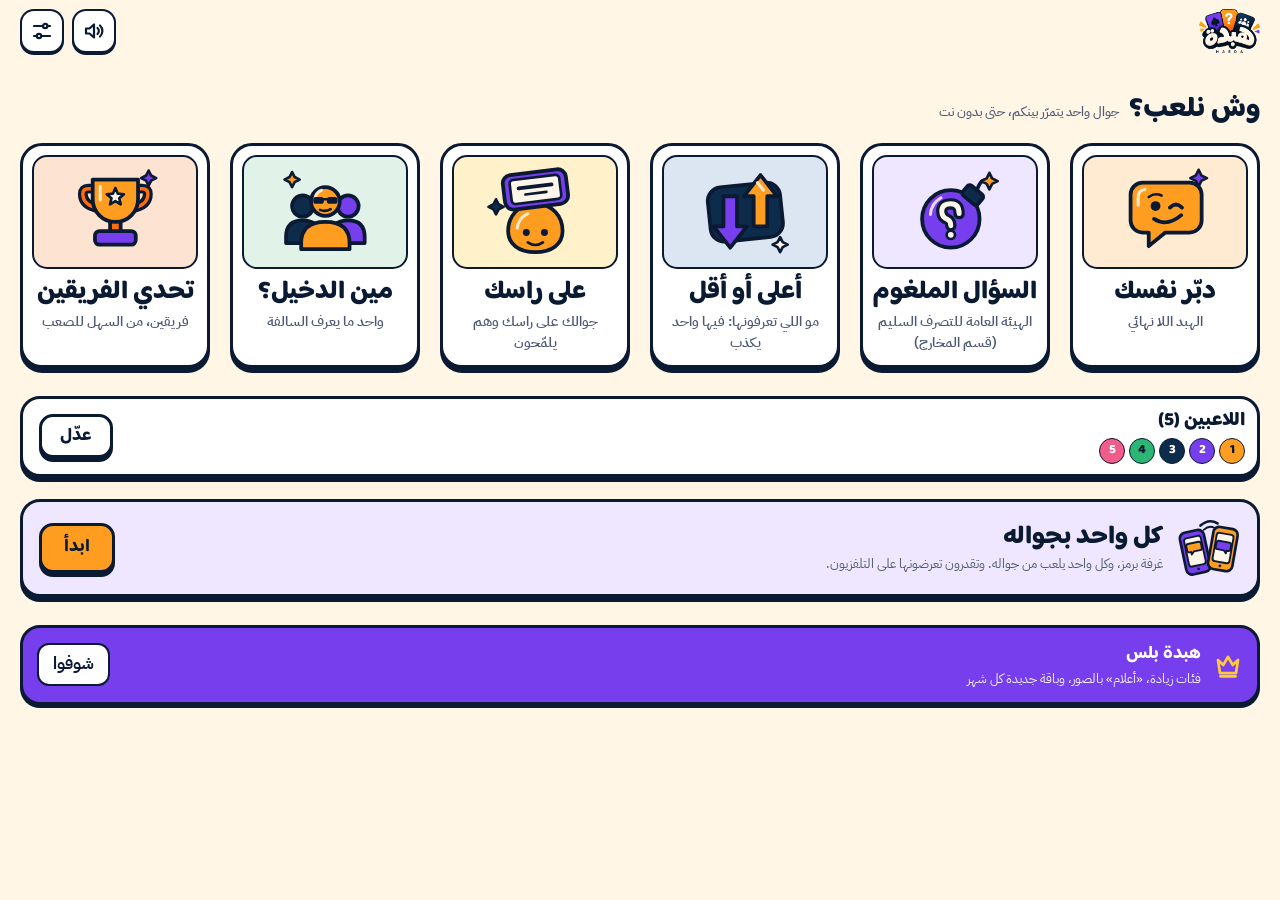
==== commit 057d1c47: "New game descriptions, harder 200 questions, new 200 flags Co-Authored-By: Claude Opus 5.5 <noreply@" ====
--- a/index.html
+++ b/index.html
@@ -710,11 +710,11 @@
     [200, "أكلة الكليجا صار لها مهرجان سنوي باسمها. في أي منطقة؟", "القصيم (بريدة)"],
     [200, "المندي أصله من أي بلد؟", "اليمن (حضرموت)"],
     [200, "البليلة اللي تنباع على العربيات في ليالي رمضان بمكة وجدة والمدينة، وش مكوّنها الأساسي؟", "الحمص"],
-    [200, "أشهر أكلة شعبية في السعودية: رز ولحم أو دجاج مع البهارات. وش اسمها؟", "الكبسة"],
-    [200, "كور عجين صغيرة تنقلى وتتغطى بالدبس أو العسل، وتكثر في رمضان. وش اسمها؟", "اللقيمات"],
-    [200, "عجينة رقيقة محشية لحم أو جبن، تنقلى وشكلها مثلث، وما تغيب عن سفرة رمضان. وش اسمها؟", "السمبوسة"],
-    [200, "رز ولحم ينطبخون في قدر الضغط، واسم الأكلة جاي من القدر نفسه. وش هي؟", "المضغوط"],
-    [200, "«العجوة» و«السكري» و«الخلاص» أنواع مشهورة من أي فاكهة؟", "التمر"],
+    [200, "حسب حديث النبي ﷺ، اللي يتصبّح بسبع تمرات من أي نوع، ما يضره ذاك اليوم سم ولا سحر؟", "العجوة"],
+    [200, "المعصوب يتسوّى من خبز مفتّت، ووش الفاكهة اللي تنهرس معه؟", "الموز"],
+    [200, "لحم «الحاشي» من أي حيوان؟", "الإبل (الجمل الصغير)"],
+    [200, "مطعم «البيك» فتح أول فرع له في أي مدينة؟", "جدة"],
+    [200, "المرقوق والمطازيز من الأكلات الشعبية المشهورة في أي منطقة من المملكة؟", "نجد (المنطقة الوسطى)"],
     [400, "خبز التميس اللي ينفطر مع الفول في الحجاز، ينسب لأي بلد؟", "أفغانستان (التميس الأفغاني)"],
     [400, "فطاير صغيرة تشبه البان كيك، عجينتها تنصبّ على الصاج وتنقدّم بالسمن والعسل. وش اسمها؟", "المصابيب (المراصيع)"],
     [400, "لحم ينطبخ ساعات في حفرة أو تنور مع أغصان المرخ، ويشتهر في جنوب غرب المملكة. وش اسمه؟", "الحنيذ"],
@@ -738,9 +738,9 @@
     [200, "صخرة الفيل الشهيرة في أي محافظة؟", "العُلا"],
     [200, "سوق عكاظ اللي كان شعراء الجاهلية يتنافسون فيه، مكانه اليوم قريب من أي مدينة؟", "الطائف"],
     [200, "وش عاصمة منطقة القصيم الإدارية؟", "بريدة"],
-    [200, "وش عاصمة المنطقة الشرقية؟", "الدمام"],
-    [200, "مدينة يلقبونها «عروس البحر الأحمر». وش هي؟", "جدة"],
-    [200, "برج المملكة وبرج الفيصلية في أي مدينة؟", "الرياض"],
+    [200, "«حافة العالم» في جبال طويق، اللي يقصدها هواة الرحلات، قريبة من أي مدينة؟", "الرياض"],
+    [200, "جبل القارة اللي كهوفه باردة حتى في عزّ الصيف، في أي محافظة؟", "الأحساء"],
+    [200, "منتزه السودة المشهور بالضباب وقممه العالية، في أي منطقة؟", "عسير"],
     [400, "محافظة حفر الباطن تتبع أي منطقة إدارية؟", "المنطقة الشرقية"],
     [400, "موقع الأخدود الأثري، اللي ذُكرت قصة أصحابه في سورة البروج، في أي منطقة؟", "نجران"],
     [400, "وادي طوله حوالي 120 كيلو، يمتد من الشمال الغربي للجنوب الشرقي ويشق مدينة الرياض. وش اسمه؟", "وادي حنيفة"],
@@ -758,13 +758,14 @@
     [600, "فوهة بركانية في حرة كشب، عمقها حوالي 250 متر وعرضها قرابة 2 كيلو. وش اسمها؟", "فوهة الوعبة (مقلع طمية)"],
     [600, "مسجد في الأحساء بناه بنو عبد القيس، وصُلّيت فيه ثاني جمعة في الإسلام بعد المسجد النبوي. وش اسمه؟", "مسجد جواثا"]]},
   {id:"dialect", name:"لهجتنا", q:[
-    [200, "\"دحين\" بلهجة أهل الحجاز وش معناها؟", "الحين، الآن"],
-    [200, "وش معنى \"الهياط\"؟", "المبالغة والتفاخر الزايد"],
-    [200, "لما أحد يناديك وترد \"سمّ\"، وش تقصد؟", "نعم، آمر وأنا حاضر"],
-    [200, "تطلب من واحد شي ويرد عليك «أبشر». وش يقصد؟", "تم، طلبك مقضي"],
-    [200, "«طفشان» بلهجتنا وش معناها؟", "زهقان (ملّان)"],
-    [200, "لما يقولون عن واحد «كاشخ»، وش يقصدون؟", "لابس زين ومتأنق"],
-    [200, "«السيكل» بلهجتنا وش هو؟", "الدراجة الهوائية"],
+    [200, "«دحين» بلهجة أهل الحجاز وش معناها؟", "الحين، الآن"],
+    [200, "وش معنى «الهياط»؟", "المبالغة والتفاخر الزايد"],
+    [200, "«الزولية» وش هي؟", "السجادة (البساط)"],
+    [200, "لما يقولون «فلان يتحلطم»، وش يقصدون؟", "يتذمّر ويشتكي"],
+    [200, "«وايد» بلهجة أهل الخليج وش معناها؟", "كثير (مرّة)"],
+    [200, "«البيالة» وش هي؟", "كاسة الشاي الصغيرة"],
+    [200, "لما يقولون «يدك فيها زفر»، وش هو «الزفر»؟", "ريحة الدسم والأكل في اليد"],
+    [200, "«الجك» في المطبخ وش هو؟", "إبريق (وعاء) للموية أو العصير"],
     [400, "«الكنّة» وش معناها؟", "زوجة الولد (أو زوجة الأخ)"],
     [400, "«القيظ» في كلام الأولين وش هو؟", "عزّ الصيف وشدة حرّه"],
     [400, "«الدريشة» عند أهل الشرقية والخليج وش هي؟", "النافذة (الشباك)"],
@@ -787,10 +788,10 @@
     [200, "وش عاصمة الدولة السعودية الأولى؟", "الدرعية"],
     [200, "يوم التأسيس يذكّر بتأسيس الدولة السعودية الأولى في أي سنة ميلادية؟", "1727"],
     [200, "مين أول رائد فضاء عربي ومسلم؟", "الأمير سلطان بن سلمان (1985)"],
-    [200, "مين مؤسس المملكة العربية السعودية؟", "الملك عبدالعزيز آل سعود"],
-    [200, "اليوم الوطني السعودي في أي يوم من السنة؟", "23 سبتمبر"],
-    [200, "في أي سنة ميلادية توحّدت البلاد باسم «المملكة العربية السعودية»؟", "1932"],
-    [200, "مين الملك اللي تولى الحكم سنة 2015 بعد الملك عبدالله؟", "الملك سلمان بن عبدالعزيز"],
+    [200, "الملك عبدالعزيز كان ينتخي باسم أخته ويقول «أنا أخو ...». وش اسمها؟", "نورة (الأميرة نورة بنت عبدالرحمن)"],
+    [200, "مين أول ملك حكم السعودية بعد وفاة الملك عبدالعزيز؟", "الملك سعود (1953)"],
+    [200, "مين أول ملك سعودي اعتمد لقب «خادم الحرمين الشريفين» رسمياً بدل «صاحب الجلالة»؟", "الملك فهد (1986)"],
+    [200, "رؤية المملكة 2030 انطلقت في أي سنة؟", "2016"],
     [400, "قبل استرداد الرياض سنة 1902، الملك عبدالعزيز عاش مع أسرته قرابة عشر سنين في أي بلد؟", "الكويت"],
     [400, "قبل ما ينشئ الملك عبدالعزيز دار للكسوة في مكة سنة 1927، كسوة الكعبة كانت تنصنع وتجي كل سنة من أي بلد؟", "مصر (القاهرة)"],
     [400, "الملك عبدالعزيز توفي في أي مدينة؟", "الطائف (قصر شبرا، 1953)"],
@@ -814,8 +815,9 @@
     [200, "مين الهداف التاريخي للمنتخب السعودي؟", "ماجد عبدالله"],
     [200, "أي نادي سعودي فاز بدوري أبطال آسيا للنخبة 2025، والنهائي كان في جدة؟", "الأهلي"],
     [200, "مين اللاعب السعودي اللي لقبه «القناص»، وانختار أفضل لاعب في آسيا سنة 2007؟", "ياسر القحطاني"],
-    [200, "كريستيانو رونالدو انضم لأي نادي سعودي سنة 2023؟", "النصر"],
-    [200, "كأس العالم اللي بتستضيفه السعودية في أي سنة؟", "2034"],
+    [200, "سعيد العويران سجّل هدفه التاريخي في كأس العالم 1994 ضد أي منتخب؟", "بلجيكا"],
+    [200, "في افتتاح كأس العالم 2018، السعودية خسرت 5-0 من أي منتخب؟", "روسيا (صاحبة الأرض)"],
+    [200, "كريم بنزيما انضم للاتحاد سنة 2023 قادماً من أي نادي؟", "ريال مدريد"],
     [400, "الهلال فاز على مانشستر سيتي 4-3 في كأس العالم للأندية 2025. مين سجّل هدف الفوز؟", "ماركوس ليوناردو"],
     [400, "أول فوز للمنتخب السعودي في تاريخ كأس العالم، كان على أي منتخب؟", "المغرب (2-1 في كأس العالم 1994)"],
     [400, "مين سجّل هدف التعادل السعودي ضد الأرجنتين في 2022؟", "صالح الشهري"],
@@ -834,11 +836,12 @@
   {id:"coffee", name:"القهوة السعودية", sponsored:true, q:[
     [200, "في الضيافة، لما تهز الفنجال وش تقصد؟", "بس، اكتفيت"],
     [200, "وش البهار اللي يعطي القهوة السعودية لونها الذهبي في كثير من البيوت؟", "الزعفران"],
-    [200, "الصبّاب يقدّم الفنجال بأي يد؟", "اليمين"],
-    [200, "غير البن، وش البهار الأساسي في القهوة السعودية؟", "الهيل"],
-    [200, "وش اسم الإبريق اللي تنصب منه القهوة العربية؟", "الدلة"],
-    [200, "وش أكثر شي يتقدّم مع القهوة السعودية؟", "التمر"],
-    [200, "في الضيافة، الفنجال يتعبّى لين يمتلي ولا شوي؟", "شوي، ما يتعبّى للآخر"],
+    [200, "في المجلس، بعد القهوة والشاي، وش اللي يدور على الضيوف آخر شي ويعني إن الجلسة خلصت؟", "العود (البخور)"],
+    [200, "الدلال التقليدية تنصنع غالباً من أي معدن؟", "النحاس (الأصفر)"],
+    [200, "وش يسمّون بقايا البن اللي تترسّب في قعر الدلة أو الفنجال؟", "التفل (الثفل)"],
+    [200, "قهوة «الإسبريسو» أصلها من أي بلد؟", "إيطاليا"],
+    [200, "وش أكبر دولة منتجة للبن في العالم؟", "البرازيل"],
+    [200, "«اللاتيه» اللي نطلبه من الكوفي، اسمه بالإيطالي وش معناه؟", "حليب"],
     [400, "الهاون اللي يُدق فيه البن مع الهيل بعد التحميص، وش اسمه؟", "النجر (أو المهباش)"],
     [400, "في نجد والحجاز، القهوة اللي بنّها محمّس تحميص خفيف ولونها ذهبي فاتح، وش يسمّونها؟", "القهوة الشقراء"],
     [400, "كلمة «كوفي» الإنجليزية وصلت عن طريق التركية والإيطالية. أصلها من أي لغة؟", "العربية (من كلمة قهوة)"],
@@ -861,11 +864,11 @@
     [200, "القرقيعان يكون في أي ليلة من رمضان في أغلب الخليج؟", "منتصف رمضان (ليلة 14 أو 15)"],
     [200, "مشروب رمضاني حجازي يتسوى من الشعير أو الخبز المنقوع. وش اسمه؟", "السوبيا"],
     [200, "قمر الدين اللي ينسوّى منه عصير رمضان المشهور، يتصنّع من أي فاكهة؟", "المشمش"],
-    [200, "في صلاة العيد، الخطبة تكون قبل الصلاة ولا بعدها؟", "بعد الصلاة"],
-    [200, "الكنافة النابلسية منسوبة لأي مدينة؟", "نابلس"],
-    [200, "وش اسم الوجبة اللي ناكلها قبل الفجر في رمضان؟", "السحور"],
-    [200, "زكاة الفطر لازم تنطلع قبل أي صلاة؟", "صلاة العيد"],
-    [200, "ليلة القدر في أي جزء من رمضان؟", "العشر الأواخر"],
+    [200, "وش اسم باب الجنة اللي ما يدخل منه إلا الصايمين؟", "الريّان"],
+    [200, "وش الغزوة اللي صارت في رمضان، في السنة الثانية للهجرة؟", "بدر (الكبرى)"],
+    [200, "رمضان ترتيبه كم بين الشهور الهجرية؟", "التاسع (9)"],
+    [200, "قبل ما يطلع النبي ﷺ لصلاة عيد الفطر، وش كان ياكل؟", "تمرات (وِتراً)"],
+    [200, "برنامج «خواطر» اللي كان يتعرض في رمضان أكثر من 10 سنين، مين مقدّمه؟", "أحمد الشقيري"],
     [400, "مشروب الفيمتو اللي ما يغيب عن سفرة رمضان في الخليج، انخترع أصلاً في أي دولة؟", "بريطانيا (إنجلترا)"],
     [400, "حسب السنّة، وش أول شي كان النبي ﷺ يفطر عليه إذا توفّر، قبل التمر والماء؟", "الرطب"],
     [400, "طبق من فطور العيد في المنطقة الشرقية، عبارة عن شعيرية يُضاف لها بيض. وش اسمه؟", "البلاليط"],
@@ -884,12 +887,13 @@
     [600, "في جازان، وش اسم طبق فطور العيد اللي يتسوّى من الدقيق والموز والعسل والسمن؟", "المرسة"]]},
   {id:"islamic", name:"تاريخ إسلامي", q:[
     [200, "علم «الجبر» أخذ اسمه من عنوان كتاب لعالم مسلم. مين هو؟", "الخوارزمي"],
-    [200, "مين أول الخلفاء الراشدين؟", "أبو بكر الصديق"],
     [200, "كم عدد سور القرآن الكريم؟", "114 سورة"],
-    [200, "وش أطول سورة في القرآن الكريم؟", "البقرة"],
-    [200, "النبي ﷺ هاجر من مكة لأي مدينة؟", "المدينة المنورة (يثرب)"],
-    [200, "مين الصحابي اللي لقبه «الفاروق»؟", "عمر بن الخطاب"],
     [200, "وش أول مسجد انبنى في الإسلام؟", "مسجد قباء"],
+    [200, "في طريق الهجرة، النبي ﷺ وأبو بكر اختبوا ثلاث ليالي في غار. وش اسمه؟", "غار ثور"],
+    [200, "كم كان عمر النبي ﷺ لما نزل عليه الوحي أول مرة؟", "40 سنة"],
+    [200, "التاريخ الهجري بدأ العمل فيه رسمياً في عهد أي خليفة؟", "عمر بن الخطاب"],
+    [200, "وش أقصر سورة في القرآن الكريم؟", "الكوثر (3 آيات)"],
+    [200, "وش اسم الصلح اللي صار بين النبي ﷺ وقريش سنة 6 هـ؟", "صلح الحديبية"],
     [400, "وش السورة اللي جات فيها البسملة مرتين؟", "النمل"],
     [400, "مين الصحابي الوحيد اللي انذكر اسمه صريح في القرآن؟", "زيد بن حارثة"],
     [400, "مين أول سفير في الإسلام، اللي أرسله النبي ﷺ للمدينة قبل الهجرة يعلّم أهلها القرآن؟", "مصعب بن عمير"],
@@ -912,12 +916,13 @@
     [600, "سيبويه إمام النحو، وش اسم كتابه المشهور؟", "«الكتاب» (هذا اسمه فعلاً)"]]},
   {id:"arabic", name:"لغتنا العربية", plus:true, q:[
     [200, "مين الشاعرة اللي اشتهرت برثاء أخوها صخر؟", "الخنساء (تماضر بنت عمرو)"],
-    [200, "اسم \"الرياض\" في اللغة جمع. وش مفرده؟", "روضة"],
-    [200, "في النحو، وش تسوي \"كان وأخواتها\" في المبتدأ والخبر؟", "ترفع المبتدأ وتنصب الخبر"],
-    [200, "كم عدد حروف الهجاء في اللغة العربية؟", "28 حرف"],
-    [200, "وش ضد كلمة «الكرم»؟", "البخل"],
+    [200, "اسم «الرياض» في اللغة جمع. وش مفرده؟", "روضة"],
+    [200, "في النحو، وش تسوي «كان وأخواتها» في المبتدأ والخبر؟", "ترفع المبتدأ وتنصب الخبر"],
     [200, "مين الشاعر اللي لقبوه «أمير الشعراء»؟", "أحمد شوقي"],
     [200, "اليوم العالمي للغة العربية في أي شهر؟", "ديسمبر (18 ديسمبر)"],
+    [200, "في الشعر العربي، وش معنى كلمة «الوغى»؟", "الحرب (المعركة)"],
+    [200, "في كلمتي «هذا» و«لكن» فيه حرف يُنطق وما يُكتب. وش هو؟", "الألف"],
+    [200, "بيت الشعر العمودي له شطرين. وش اسم الشطر الأول؟", "الصدر (والثاني العَجُز)"],
     [400, "لما تقول: \"صلّيت المغرب في المغرب\"، وش اسم هاللون البلاغي؟", "الجناس (التام)"],
     [400, "في الشعر القديم، وش هو \"العَسْجَد\"؟", "الذهب"],
     [400, "كم حرف من حروف الهجاء ما يتصل بالحرف اللي بعده؟", "6 (ا، د، ذ، ر، ز، و)"],
@@ -937,13 +942,13 @@
     [600, "يوم الجمعة، وش كان اسمه القديم عند العرب؟", "العَروبة (يوم العروبة)"]]},
   {id:"proverbs", name:"أمثال شعبية", plus:true, q:[
     [200, "كمّل المثل: «ما يمدح السوق إلا ...»", "من ربح فيه"],
-    [200, "كمّل المثل: «لي طاح الجمل ...»", "كثرت سكاكينه"],
-    [200, "كمّل المثل: «جلدٍ ما هو جلدك ...»", "جرّه على الشوك"],
     [200, "كمّل المثل: «الطول طول نخلة ...»", "والعقل عقل صخلة"],
-    [200, "كمّل المثل: «لو تركض ركض الوحوش ...»", "غير رزقك ما تحوش"],
-    [200, "كمّل المثل: «القرد في عين أمه ...»", "غزال"],
     [200, "كمّل المثل: «اللي ما يعرف الصقر ...»", "يشويه"],
-    [200, "كمّل المثل: «من حفر حفرة لأخيه ...»", "وقع فيها"],
+    [200, "كمّل المثل: «مع الخيل ...»", "يا شقرا"],
+    [200, "كمّل المثل: «أذن من طين ...»", "وأذن من عجين"],
+    [200, "كمّل المثل: «اللي ما له أول ...»", "ما له تالي"],
+    [200, "كمّل المثل: «ما كل بيضا ...»", "شحمة"],
+    [200, "كمّل المثل: «العين ما تعلى ...»", "على الحاجب"],
     [400, "كمّل المثل الحجازي: «المنحوس منحوس ولو علّقوا في حلقه ...»", "فانوس"],
     [400, "لما أحد يقول «خلّي البساط أحمدي»، وش يقصد؟", "بلا تكلّف ولا رسميات"],
     [400, "كمّل المثل: «يا من شرى له من حلاله ...»", "علّة"],
@@ -963,11 +968,12 @@
   {id:"world", name:"دول وعواصم", q:[
     [200, "علم دولة فيه ثلاث خطوط: سماوي وأبيض وسماوي، وفي النص شمس صفرا لها وجه. وش هي؟", "الأرجنتين"],
     [200, "وش المدينة اللي يلقبونها «التفاحة الكبيرة»؟", "نيويورك"],
-    [200, "وش عاصمة اليابان؟", "طوكيو"],
-    [200, "برج إيفل في أي مدينة؟", "باريس"],
-    [200, "وش أكبر دولة في العالم من حيث المساحة؟", "روسيا"],
+    [200, "وش عاصمة المغرب؟", "الرباط"],
+    [200, "جزيرة بالي السياحية المشهورة، تتبع أي دولة؟", "إندونيسيا"],
+    [200, "وش الدولة اللي خريطتها شكلها مثل الجزمة (البوت)؟", "إيطاليا"],
     [200, "وش عاصمة تركيا؟", "أنقرة"],
     [200, "وش اسم عملة اليابان؟", "الين"],
+    [200, "وش عاصمة باكستان؟", "إسلام آباد"],
     [400, "زيورخ أكبر مدنها، وجنيف فيها مقرات دولية، بس العاصمة غيرهم. وش عاصمة سويسرا؟", "برن"],
     [400, "وش اسم عملة البرازيل الرسمية؟", "الريال البرازيلي"],
     [400, "الفلبين عندها لغتين رسميتين: الإنجليزية، ووش الثانية؟", "الفلبينية (التاغالوغ)"],
@@ -988,13 +994,13 @@
     [600, "مدينة يمنية تاريخية يلقبونها «مانهاتن الصحراء» بسبب عماراتها الطينية العالية. وش هي؟", "شبام (شبام حضرموت)"],
     [600, "وش الدولة اللي عندها أكثر عدد مناطق زمنية في العالم؟", "فرنسا"]]},
   {id:"flags", name:"أعلام", plus:true, pics:true, q:[
-    [200, "هالعلم لأي دولة؟", "اليابان", "jp"],
     [200, "هالعلم لأي دولة؟", "البرازيل", "br"],
-    [200, "هالعلم لأي دولة؟", "كندا", "ca"],
     [200, "هالعلم لأي دولة؟", "تركيا", "tr"],
-    [200, "هالعلم لأي دولة؟", "الكويت", "kw"],
-    [200, "هالعلم لأي دولة؟", "الإمارات", "ae"],
-    [200, "هالعلم لأي دولة؟", "أمريكا", "us"],
+    [200, "هالعلم لأي دولة؟", "مصر", "eg"],
+    [200, "هالعلم لأي دولة؟", "باكستان", "pk"],
+    [200, "هالعلم لأي دولة؟", "لبنان", "lb"],
+    [200, "هالعلم لأي دولة؟", "عُمان", "om"],
+    [200, "هالعلم لأي دولة؟", "الهند", "in"],
     [400, "هالعلم لأي دولة؟", "إيطاليا", "it"],
     [400, "هالعلم لأي دولة؟", "ألمانيا", "de"],
     [400, "هالعلم لأي دولة؟", "قطر", "qa"],
@@ -1012,11 +1018,12 @@
   {id:"science", name:"علوم وطبيعة", q:[
     [200, "وش الحيوان الثديي الوحيد اللي يطير طيران حقيقي؟", "الخفاش"],
     [200, "الفقع (الكمأ) اللي نطلع ندوّره في البر، علمياً وش يتصنّف؟", "فطر (من الفطريات)"],
-    [200, "الماء يغلي على كم درجة مئوية؟", "100 درجة (عند مستوى سطح البحر)"],
-    [200, "وش الغاز اللي تطلقه النباتات ونتنفسه؟", "الأكسجين"],
-    [200, "الماء رمزه الكيميائي H₂O. وش العنصرين اللي فيه؟", "الهيدروجين والأكسجين"],
-    [200, "كم رجل عند العنكبوت؟", "8"],
-    [200, "وش اسم الجهاز اللي نقيس فيه الحرارة؟", "الترمومتر (ميزان الحرارة)"],
+    [200, "حسب القصة المشهورة، تفاحة طاحت قدّام عالم وخلّته يفكر في الجاذبية. مين هو؟", "إسحاق نيوتن"],
+    [200, "وش الغاز اللي يعبّون فيه بالونات الحفلات عشان تطير لفوق؟", "الهيليوم"],
+    [200, "وش اسم الطبقة اللي في الغلاف الجوي وتحمينا من أغلب الأشعة فوق البنفسجية؟", "طبقة الأوزون"],
+    [200, "الصوت ينتقل في الهواء والماء والحديد، بس في وش ما يقدر ينتقل أبداً؟", "الفراغ (مثل الفضاء)"],
+    [200, "في الأخبار يقولون: «زلزال بقوة 6 درجات على مقياس ...». وش الكلمة الناقصة؟", "ريختر"],
+    [200, "مين العالم المسلم صاحب كتاب «القانون في الطب»؟", "ابن سينا"],
     [400, "وش أكثر غاز موجود في هواء الأرض؟", "النيتروجين (حوالي 78%)"],
     [400, "وش العضو اللي يفرز الإنسولين؟", "البنكرياس"],
     [400, "قلم الرصاص ما فيه رصاص أبداً. وش المادة اللي في قلبه؟", "الغرافيت (الجرافيت)"],
@@ -1039,11 +1046,12 @@
   {id:"space", name:"الفضاء والفلك", plus:true, q:[
     [200, "ريانة برناوي وعلي القرني طلعوا للفضاء سنة 2023 على صاروخ أي شركة؟", "سبيس إكس (SpaceX)"],
     [200, "وش النجم اللي يقولون عنه: «إذا طلع، تلمّس التمر بالليل»؟", "سهيل"],
-    [200, "وش أقرب نجم للأرض؟", "الشمس"],
+    [200, "وش اسم المجرة اللي فيها مجموعتنا الشمسية؟", "درب التبانة (درب اللبانة)"],
     [200, "وش أكبر كوكب في المجموعة الشمسية؟", "المشتري"],
-    [200, "مين أول إنسان مشى على سطح القمر؟", "نيل أرمسترونغ"],
-    [200, "وش الكوكب اللي يلقبونه «الكوكب الأحمر»؟", "المريخ"],
+    [200, "وش اسم الرحلة الأمريكية اللي نزّلت أول بشر على سطح القمر سنة 1969؟", "أبولو 11"],
+    [200, "في خسوف القمر، ظل وش اللي يغطي القمر؟", "الأرض (ظل الأرض)"],
     [200, "كم كوكب في المجموعة الشمسية؟", "8 كواكب"],
+    [200, "وش اسم النجم اللي يبان ثابت مكانه طول الليل، والبدو يهتدون فيه للاتجاهات؟", "النجم القطبي (الجدي)"],
     [400, "«السنة الضوئية» وحدة نقيس فيها وش بالضبط؟", "المسافة"],
     [400, "وش أحر كوكب في المجموعة الشمسية؟", "الزهرة"],
     [400, "البقعة الحمراء العظيمة، العاصفة العملاقة المشهورة، موجودة في أي كوكب؟", "المشتري"],
@@ -1066,9 +1074,11 @@
     [200, "كم عظمة في جسم الإنسان البالغ؟", "206"],
     [200, "وش أكبر عضو في جسم الإنسان؟", "الجلد"],
     [200, "كم سن عند الإنسان البالغ مع ضروس العقل؟", "32"],
-    [200, "فيتامين د يصنعه جسمك لما تتعرض لوش؟", "الشمس"],
-    [200, "وش العضو اللي يصفّي الدم ويطلّع البول؟", "الكلى"],
+    [200, "نقص أي معدن في الجسم هو أشهر سبب لفقر الدم (الأنيميا)؟", "الحديد"],
+    [200, "الحبال الصوتية اللي نتكلم فيها، موجودة داخل أي عضو؟", "الحنجرة"],
     [200, "وش اسم المادة اللي تعطي الجلد والشعر لونهم؟", "الميلانين"],
+    [200, "وش اسم الجزء الملوّن في العين، اللي يكون بني أو أخضر أو أزرق؟", "القزحية"],
+    [200, "وش اسم الأجزاء الصغيرة في الدم اللي تتجمّع وتوقف النزيف إذا انجرحت؟", "الصفائح الدموية"],
     [400, "وش أطول جزء في الجهاز الهضمي؟", "الأمعاء الدقيقة"],
     [400, "وش أقسى مادة في جسم الإنسان؟", "مينا الأسنان"],
     [400, "الفُواق (الحازوقة) يجيك بسبب تشنج لا إرادي في أي عضلة؟", "الحجاب الحاجز"],
@@ -1094,10 +1104,11 @@
     [200, "وش أسرع حيوان في العالم كله؟", "صقر الشاهين (وهو ينقض)"],
     [200, "في مزاين الإبل، وش يسمون فئة الإبل السود؟", "المجاهيم"],
     [200, "وش أكبر سمكة في العالم؟", "القرش الحوتي (قرش الحوت)"],
-    [200, "وش أكبر حيوان في العالم؟", "الحوت الأزرق"],
-    [200, "وش أطول حيوان في العالم؟", "الزرافة"],
-    [200, "وش الحيوان اللي يلقبونه «سفينة الصحراء»؟", "الجمل"],
-    [200, "وش الحيوان اللي يغيّر لونه حسب المكان اللي هو فيه؟", "الحرباء"],
+    [200, "وش الطائر اللي يقدر يلف راسه لين 270 درجة تقريباً؟", "البومة"],
+    [200, "قماش الحرير الطبيعي يصنعونه من شرانق أي حشرة؟", "دودة القز"],
+    [200, "سنام الجمل وش يخزّن فيه؟", "دهون (شحم)، مو ماء"],
+    [200, "نحلة العسل إذا لسعت إنسان، وش يصير لها بعدها؟", "تموت (تنقطع إبرتها)"],
+    [200, "وش الطائر اللي جاب لسليمان عليه السلام خبر ملكة سبأ؟", "الهدهد"],
     [400, "لو سلطت كشاف أشعة فوق بنفسجية (UV) على عقرب بالليل، وش يصير له؟", "يتوهّج (يضوي أزرق مخضر)"],
     [400, "وش اسم الغطا الجلدي اللي يلبّسونه الصقر على راسه عشان يهدأ؟", "البرقع"],
     [400, "صغير الناقة من يوم يولد لين ينفطم، وش اسمه؟", "الحُوار"],
@@ -1119,11 +1130,12 @@
   {id:"general", name:"معلومات عامة", q:[
     [200, "وش اللغة الرسمية في البرازيل؟", "البرتغالية"],
     [200, "مين أول أديب عربي فاز بجائزة نوبل للأدب؟", "نجيب محفوظ"],
-    [200, "كم يوم في السنة الكبيسة؟", "366 يوم"],
+    [200, "مين رسم لوحة «الموناليزا»؟", "ليوناردو دافنشي"],
     [200, "وش أكبر محيط في العالم؟", "المحيط الهادئ"],
-    [200, "كم ساعة في الأسبوع؟", "168 ساعة"],
-    [200, "لو خلطت اللون الأزرق مع الأصفر، وش اللون اللي يطلع؟", "الأخضر"],
+    [200, "وش البحر اللي من كثر ملوحته تطفو فوقه بسهولة بدون ما تسبح؟", "البحر الميت"],
+    [200, "وش اسم السفينة المشهورة اللي غرقت في أول رحلة لها سنة 1912؟", "تايتانيك"],
     [200, "كم لاعب لكل فريق داخل ملعب كرة السلة؟", "5 لاعبين"],
+    [200, "مين كاتب مسرحية «روميو وجولييت»؟", "وليم شكسبير"],
     [400, "وش عاصمة أستراليا؟", "كانبرا"],
     [400, "وش عاصمة كندا؟", "أوتاوا"],
     [400, "جائزة نوبل أسسها رجل سويدي اشتهر باختراع وش؟", "الديناميت"],
@@ -1147,10 +1159,11 @@
     [200, "وش اسم الشركة اللي طوّرت فورتنايت؟", "Epic Games"],
     [200, "في الشطرنج، وش القطعة الوحيدة اللي تقدر تقفز فوق القطع؟", "الحصان"],
     [200, "كم ورقة تُستخدم في البلوت؟", "32 ورقة"],
-    [200, "جهاز «بلايستيشن» من أي شركة؟", "سوني"],
-    [200, "وش اسم السباك الإيطالي، أشهر شخصية في ألعاب نينتندو؟", "ماريو"],
+    [200, "تطبيق «واتساب» اشترته أي شركة سنة 2014؟", "فيسبوك (ميتا)"],
+    [200, "في ألعاب «سوبر ماريو»، وش اسم أخو ماريو؟", "لويجي"],
     [200, "كم مربع في رقعة الشطرنج؟", "64 مربع"],
     [200, "في «ببجي»، لما تطلع الأول وش العبارة اللي تطلع لك؟", "Winner Winner Chicken Dinner"],
+    [200, "وش اسم الشخصية الصفرا اللي تاكل النقاط في المتاهة وتهرب من الأشباح؟", "باك مان"],
     [400, "في البلوت، وش ثاني أقوى ورقة في الحكم بعد الولد؟", "التسعة"],
     [400, "في الكيرم، كم قطعة تنرصّ في نص اللوح غير القطعة اللي تضرب فيها؟", "19 قطعة"],
     [400, "اسم «بوكيمون» مختصر من الاسم الياباني الأصلي للعبة. وش هو؟", "Pocket Monsters (وحوش الجيب)"],
@@ -1174,9 +1187,9 @@
     [200, "في آخر «هايدي»، وش اللي صار لكلارا وهي في الجبل؟", "صارت تمشي (تركت الكرسي)"],
     [200, "«ماجد» بطل «كابتن ماجد»، وش اسمه في النسخة اليابانية الأصلية؟", "تسوباسا (أوزورا تسوباسا)"],
     [200, "في «عدنان ولينا»، وش اسم الشرير قائد «القلعة»؟", "علّام"],
-    [200, "في «توم وجيري»، مين القطو ومين الفار؟", "توم القطو، وجيري الفار"],
-    [200, "وش اسم البوكيمون الأصفر اللي يمشي مع آش؟", "بيكاتشو"],
-    [200, "«النمر المقنع» وش الرياضة اللي يلعبها؟", "المصارعة"],
+    [200, "في «المحقق كونان»، وش اسم بنت المحقق كوغورو اللي ساكن عندهم كونان؟", "ران (ران موري)"],
+    [200, "في «ماوكلي فتى الأدغال»، وش اسم الدب اللي يعلّم ماوكلي قوانين الغابة؟", "بالو"],
+    [200, "في «ريمي»، وش اسم الكلب اللي بقى مع ريمي لين النهاية؟", "كابي"],
     [200, "«سالي» عاشت في مدرسة داخلية في أي مدينة؟", "لندن"],
     [400, "في آخر حلقة من «غريندايزر»، بعد ما انهزم فيغا، وين راح دوق فليد وأخته ماريا؟", "رجعوا لكوكبهم فليد"],
     [400, "في «المحقق كونان»، سينشي لما صغر سمّى نفسه «كونان» على اسم كاتب يحبه. مين هو؟", "آرثر كونان دويل (مؤلف شيرلوك هولمز)"],
@@ -1195,12 +1208,13 @@
     [600, "في «صاحب الظل الطويل»، مين طلع صاحب الظل الطويل اللي كان يصرف على دراسة جودي؟", "جيرفيس بندلتون (عم جوليا)"]]},
   {id:"cars", name:"سيارات", plus:true, q:[
     [200, "نظام ABS في الفرامل، وش شغلته؟", "يمنع قفل الكفرات (وقت الفرملة)"],
-    [200, "شعار «فيراري» وش الحيوان اللي فيه؟", "حصان"],
-    [200, "شعار «لامبورغيني» وش الحيوان اللي فيه؟", "ثور"],
+    [200, "شعار «مرسيدس» نجمة، كم راس فيها؟", "3 رؤوس"],
+    [200, "في سباقات السيارات، وش العلم اللي يلوّحون فيه لما يقطع الفائز خط النهاية؟", "العلم الشطرنجي (مربعات أبيض وأسود)"],
     [200, "شركة «هيونداي» من أي دولة؟", "كوريا الجنوبية"],
-    [200, "«تسلا» تشتهر بأي نوع من السيارات؟", "الكهربائية"],
-    [200, "«لاند كروزر» من أي شركة سيارات؟", "تويوتا"],
-    [200, "شركة «مرسيدس» من أي دولة؟", "ألمانيا"],
+    [200, "وش شغلة «الرديتر» في السيارة؟", "يبرّد المحرك"],
+    [200, "«لكزس» تتبع أي شركة سيارات؟", "تويوتا"],
+    [200, "سيارة «الخنفساء» (بيتل) المشهورة من أي شركة؟", "فولكس فاجن"],
+    [200, "سيارة «موستنج» من أي شركة؟", "فورد"],
     [400, "شعار أودي فيه أربع حلقات. وش ترمز له؟", "اندماج 4 شركات (أوتو يونيون)"],
     [400, "فيروتشيو لامبورغيني، قبل سيارات لامبورغيني الرياضية، كان يصنع أي نوع من المركبات؟", "جرارات زراعية (تراكتورات)"],
     [400, "وش معنى اسم «فولكس فاجن» بالألماني؟", "سيارة الشعب"],
@@ -1222,13 +1236,14 @@
     [600, "مرسيدس G-Class من أول ما نزلت سنة 1979، تنصنع في أي دولة؟", "النمسا (غراتس)"],
     [600, "اسم «فولفو» كلمة لاتينية. وش معناها؟", "أنا أتدحرج (أدور)"]]},
   {id:"riddles", name:"ألغاز", q:[
-    [200, "وش الشي اللي كل ما نشّفك، تبلل هو أكثر؟", "المنشفة (الفوطة)"],
+    [200, "وش الشي اللي كل ما أخذت منه، كبر؟", "الحفرة"],
     [200, "وش الشي اللي ينكسر بمجرد ما تنطق اسمه؟", "الصمت (السكوت)"],
     [200, "أنت في سباق جري، وتجاوزت اللي في المركز الثاني. وش صار مركزك؟", "الثاني"],
-    [200, "أبو سعد عنده 4 عيال: سمّى الأول شمال، والثاني جنوب، والثالث شرق. وش سمّى الرابع؟", "سعد"],
+    [200, "أخت خالك، وما هي خالتك. مين هي؟", "أمك"],
     [200, "دخلت غرفة ظلام فيها شمعة وفانوس ودفاية حطب، ومعك كبريت فيه عود واحد بس. وش أول شي تشعله؟", "عود الكبريت"],
-    [200, "راعي عنده 17 راس غنم، ماتت كلها إلا 9. كم راس بقى عنده؟", "9"],
+    [200, "يطير بلا جناحين، ويبكي بلا عيون. وش هو؟", "السحاب (الغيم)"],
     [200, "فيها مدن بلا بيوت، وبحار بلا ماء، وجبال بلا صخر، وتنطوي وتنحط في جيبك. وش هي؟", "الخريطة"],
+    [200, "يتكلم كل لغات العالم، وما تعلّم ولا لغة. وش هو؟", "الصدى"],
     [400, "شي حلو، إذا شلت أول حرف من اسمه صار مُرّ. وش هو؟", "التمر"],
     [400, "شي إذا أكلته كله استفدت، وإذا أكلت نصه متّ. وش هو؟", "السمسم"],
     [400, "في الأرض أخضر، وفي السوق أسود، وفي البيت أحمر. وش هو؟", "الشاي"],
@@ -1598,13 +1613,13 @@
 ];
 /* Pictures for picture questions. Flags: Twemoji by Twitter, Inc and other contributors (github.com/jdecked/twemoji), CC-BY 4.0. */
 const QIMG = {
-  jp: "<svg aria-hidden=\"true\" focusable=\"false\" xmlns=\"http://www.w3.org/2000/svg\" viewBox=\"0 0 36 36\"><path fill=\"#EEE\" d=\"M36 27a4 4 0 0 1-4 4H4a4 4 0 0 1-4-4V9a4 4 0 0 1 4-4h28a4 4 0 0 1 4 4v18z\"/><circle cx=\"18\" cy=\"18\" r=\"7\" fill=\"#ED1B2F\"/></svg>",
   br: "<svg aria-hidden=\"true\" focusable=\"false\" xmlns=\"http://www.w3.org/2000/svg\" viewBox=\"0 0 36 36\"><path fill=\"#009B3A\" d=\"M36 27a4 4 0 0 1-4 4H4a4 4 0 0 1-4-4V9a4 4 0 0 1 4-4h28a4 4 0 0 1 4 4v18z\"/><path fill=\"#FEDF01\" d=\"M32.728 18 18 29.124 3.272 18 18 6.875z\"/><circle cx=\"17.976\" cy=\"17.924\" r=\"6.458\" fill=\"#002776\"/><path fill=\"#CBE9D4\" d=\"M12.277 14.887a6.406 6.406 0 0 0-.672 2.023c3.995-.29 9.417 1.891 11.744 4.595.402-.604.7-1.28.883-2.004-2.872-2.808-7.917-4.63-11.955-4.614z\"/><path fill=\"#88C9F9\" d=\"M12 18.233h1v1h-1zm1 2h1v1h-1z\"/><path fill=\"#55ACEE\" d=\"M15 18.233h1v1h-1zm2 1h1v1h-1zm4 2h1v1h-1zm-3 1h1v1h-1zm3-6h1v1h-1z\"/><path fill=\"#3B88C3\" d=\"M19 20.233h1v1h-1z\"/></svg>",
-  ca: "<svg aria-hidden=\"true\" focusable=\"false\" xmlns=\"http://www.w3.org/2000/svg\" viewBox=\"0 0 36 36\"><path fill=\"#D52B1E\" d=\"M4 5a4 4 0 0 0-4 4v18a4 4 0 0 0 4 4h6V5H4zm28 0h-6v26h6a4 4 0 0 0 4-4V9a4 4 0 0 0-4-4z\"/><path fill=\"#EEE\" d=\"M10 5h16v26H10z\"/><path fill=\"#D52B1E\" d=\"M18.615 22.113c1.198.139 2.272.264 3.469.401l-.305-1.002a.46.46 0 0 1 .159-.476l3.479-2.834-.72-.339c-.317-.113-.23-.292-.115-.722l.531-1.936-2.021.427c-.197.03-.328-.095-.358-.215l-.261-.911-1.598 1.794c-.227.288-.687.288-.544-.376l.683-3.634-.917.475c-.257.144-.514.168-.657-.089l-1.265-2.366v.059-.059l-1.265 2.366c-.144.257-.401.233-.658.089l-.916-.475.683 3.634c.144.664-.317.664-.544.376l-1.598-1.793-.26.911c-.03.12-.162.245-.359.215l-2.021-.427.531 1.936c.113.43.201.609-.116.722l-.72.339 3.479 2.834c.138.107.208.3.158.476l-.305 1.002 3.47-.401c.106 0 .176.059.175.181l-.214 3.704h.956l-.213-3.704c.002-.123.071-.182.177-.182z\"/></svg>",
   tr: "<svg aria-hidden=\"true\" focusable=\"false\" xmlns=\"http://www.w3.org/2000/svg\" viewBox=\"0 0 36 36\"><path fill=\"#E30917\" d=\"M36 27a4 4 0 0 1-4 4H4a4 4 0 0 1-4-4V9a4 4 0 0 1 4-4h28a4 4 0 0 1 4 4v18z\"/><path fill=\"#EEE\" d=\"M16 24a6 6 0 1 1 0-12c1.31 0 2.52.425 3.507 1.138A7.332 7.332 0 0 0 14 10.647 7.353 7.353 0 0 0 6.647 18 7.353 7.353 0 0 0 14 25.354c2.195 0 4.16-.967 5.507-2.492A5.963 5.963 0 0 1 16 24zm3.913-5.77 2.44.562.22 2.493 1.288-2.146 2.44.561-1.644-1.888 1.287-2.147-2.303.98-1.644-1.889.22 2.494z\"/></svg>",
-  kw: "<svg aria-hidden=\"true\" focusable=\"false\" xmlns=\"http://www.w3.org/2000/svg\" viewBox=\"0 0 36 36\"><path fill=\"#007A3D\" d=\"M32 5H4a4 4 0 0 0-4 4v4.5h36V9a4 4 0 0 0-4-4z\"/><path fill=\"#CE1126\" d=\"M0 27a4 4 0 0 0 4 4h28a4 4 0 0 0 4-4v-4.5H0V27z\"/><path fill=\"#EEE\" d=\"M0 13.5h36v9H0z\"/><path fill=\"#141414\" d=\"M1.205 6.138A3.993 3.993 0 0 0 0 9v18c0 1.122.462 2.135 1.205 2.862L9 22.5v-9L1.205 6.138z\"/></svg>",
-  ae: "<svg aria-hidden=\"true\" focusable=\"false\" xmlns=\"http://www.w3.org/2000/svg\" viewBox=\"0 0 36 36\"><path fill=\"#068241\" d=\"M32 5H9v9h27V9a4 4 0 0 0-4-4z\"/><path fill=\"#EEE\" d=\"M9 14h27v8H9z\"/><path fill=\"#141414\" d=\"M9 31h23a4 4 0 0 0 4-4v-5H9v9z\"/><path fill=\"#EC2028\" d=\"M4 5a4 4 0 0 0-4 4v18a4 4 0 0 0 4 4h5V5H4z\"/></svg>",
-  us: "<svg aria-hidden=\"true\" focusable=\"false\" xmlns=\"http://www.w3.org/2000/svg\" viewBox=\"0 0 36 36\"><path fill=\"#B22334\" d=\"M35.445 7C34.752 5.809 33.477 5 32 5H18v2h17.445zM0 25h36v2H0zm18-8h18v2H18zm0-4h18v2H18zM0 21h36v2H0zm4 10h28c1.477 0 2.752-.809 3.445-2H.555c.693 1.191 1.968 2 3.445 2zM18 9h18v2H18z\"/><path fill=\"#EEE\" d=\"M.068 27.679c.017.093.036.186.059.277.026.101.058.198.092.296.089.259.197.509.333.743L.555 29h34.89l.002-.004a4.22 4.22 0 0 0 .332-.741 3.75 3.75 0 0 0 .152-.576c.041-.22.069-.446.069-.679H0c0 .233.028.458.068.679zM0 23h36v2H0zm0-4v2h36v-2H18zm18-4h18v2H18zm0-4h18v2H18zM0 9zm.555-2-.003.005L.555 7zM.128 8.044c.025-.102.06-.199.092-.297a3.78 3.78 0 0 0-.092.297zM18 9h18c0-.233-.028-.459-.069-.68a3.606 3.606 0 0 0-.153-.576A4.21 4.21 0 0 0 35.445 7H18v2z\"/><path fill=\"#3C3B6E\" d=\"M18 5H4a4 4 0 0 0-4 4v10h18V5z\"/><path fill=\"#FFF\" d=\"m2.001 7.726.618.449-.236.725L3 8.452l.618.448-.236-.725L4 7.726h-.764L3 7l-.235.726zm2 2 .618.449-.236.725.617-.448.618.448-.236-.725L6 9.726h-.764L5 9l-.235.726zm4 0 .618.449-.236.725.617-.448.618.448-.236-.725.618-.449h-.764L9 9l-.235.726zm4 0 .618.449-.236.725.617-.448.618.448-.236-.725.618-.449h-.764L13 9l-.235.726zm-8 4 .618.449-.236.725.617-.448.618.448-.236-.725.618-.449h-.764L5 13l-.235.726zm4 0 .618.449-.236.725.617-.448.618.448-.236-.725.618-.449h-.764L9 13l-.235.726zm4 0 .618.449-.236.725.617-.448.618.448-.236-.725.618-.449h-.764L13 13l-.235.726zm-6-6 .618.449-.236.725L7 8.452l.618.448-.236-.725L8 7.726h-.764L7 7l-.235.726zm4 0 .618.449-.236.725.617-.448.618.448-.236-.725.618-.449h-.764L11 7l-.235.726zm4 0 .618.449-.236.725.617-.448.618.448-.236-.725.618-.449h-.764L15 7l-.235.726zm-12 4 .618.449-.236.725.617-.448.618.448-.236-.725.618-.449h-.764L3 11l-.235.726zM6.383 12.9 7 12.452l.618.448-.236-.725.618-.449h-.764L7 11l-.235.726h-.764l.618.449zm3.618-1.174.618.449-.236.725.617-.448.618.448-.236-.725.618-.449h-.764L11 11l-.235.726zm4 0 .618.449-.236.725.617-.448.618.448-.236-.725.618-.449h-.764L15 11l-.235.726zm-12 4 .618.449-.236.725.617-.448.618.448-.236-.725.618-.449h-.764L3 15l-.235.726zM6.383 16.9 7 16.452l.618.448-.236-.725.618-.449h-.764L7 15l-.235.726h-.764l.618.449zm3.618-1.174.618.449-.236.725.617-.448.618.448-.236-.725.618-.449h-.764L11 15l-.235.726zm4 0 .618.449-.236.725.617-.448.618.448-.236-.725.618-.449h-.764L15 15l-.235.726z\"/></svg>",
+  eg: "<svg aria-hidden=\"true\" focusable=\"false\" xmlns=\"http://www.w3.org/2000/svg\" viewBox=\"0 0 36 36\"><path fill=\"#141414\" d=\"M36 27a4 4 0 0 1-4 4H4a4 4 0 0 1-4-4V9a4 4 0 0 1 4-4h28a4 4 0 0 1 4 4v18z\"/><path fill=\"#EEE\" d=\"M0 13h36v10H0z\"/><path fill=\"#CE1225\" d=\"M32 5H4a4 4 0 0 0-4 4v4h36V9a4 4 0 0 0-4-4z\"/><path fill=\"#BF9300\" d=\"M14.75 21.562s.016.25.234.375c0 0-.062.188.172.297.234.109 1.078.281 2.547.281s2.297-.156 2.516-.266c.219-.109.234-.359.234-.359s.234-.125.219-.281c-.016-.156-.328-.328-.328-.328s-.078-.203-.297-.281c-.219-.078-.922.344-2.266.281-1.344-.062-2.109-.266-2.359-.25-.25.016-.359.266-.359.266s-.282.125-.313.265z\"/><path fill=\"#EEE\" d=\"M14.922 21.547c-.013.093.188.297.188.297s0 .234.203.297 1.031.219 2.375.203c1.344-.016 2.297-.094 2.406-.188.109-.094.203-.297.203-.297s.219-.156.203-.281-.328-.203-.328-.203-.088-.188-.192-.266-.776.312-2.214.312c-1.407 0-2.219-.344-2.359-.328-.141.016-.234.281-.234.281s-.235.064-.251.173z\"/><path fill=\"#BF9300\" d=\"M20.859 15.484s-.031-.734-.703-.641c-.672.094-.719.422-1.438.5l-.148.014a3.192 3.192 0 0 1-.196-1.014c0-.469.141-.672-.344-.906-.484-.234-.578-.016-.578-.016s-.375-.188-.547-.047c-.172.141-.078.5 0 .391.078-.109.391.203.391.203.106.519-.195 1.081-.401 1.394-.071-.007-.128-.01-.208-.019-.719-.078-.766-.406-1.438-.5-.672-.094-.703.641-.703.641l-.266 5.672.547-.422.003-.067 1.138-1.011.19-.19-.471 1.377s-.719-.047-.516.531c0 0 .109-.328.297-.266s.734.203.734.203l.188.297.234-.219.734-.031s.234.062.219.266a.446.446 0 0 0 .037-.283l.221-.015a.445.445 0 0 0 .034.299c-.016-.203.219-.266.219-.266l.734.031.235.219.188-.297s.546-.141.733-.203.297.266.297.266c.203-.578-.516-.531-.516-.531l-.449-1.313.126.126 1.138 1.011.003.067.547.422-.265-5.673zm-3.107 3.438c-1.127-.696-1.22-2.453-1.22-2.453s.697-.036 1.203-.391c.456.405 1.234.359 1.234.359s-.053 1.764-1.217 2.485zm2.576-3.656-.953.906-.16.064c-.164.006-.962.008-1.465-.439-.625.438-1.484.469-1.484.469l-.133-.053-1.055-.947-.277.114c.012-.113.074-.367.418-.317.564.081.797.391 1.391.453l.168.017-.059.076c.092 0 .228-.027.328-.049l.113.011-.051.178c.08-.024.196-.093.291-.154l.26.025.059.082.198-.099.133-.013c.115.067.279.127.279.127l.031-.156c.141.094.375.094.375.094-.027-.022-.054-.078-.082-.126l.144-.015c.594-.062.826-.372 1.391-.453.344-.049.406.204.418.317l-.278-.112z\"/><path fill=\"#EEE\" d=\"m17.375 18.891-.563 2.14-.937-.187.969-2.75zm.699 0 .562 2.14.938-.187-.969-2.75z\"/><path fill=\"#BF9300\" d=\"M16.766 16.641s.078.906.484 1.609v-1.812s-.266.156-.484.203zm1.953.031s-.078.906-.484 1.609v-1.812c-.001 0 .265.156.484.203z\"/><path fill=\"#EEE\" d=\"M16.953 13.578s.109-.109.422.109c.203.142.383.25.383.25s.128-.135.316-.104c.188.031.083.292.114.838.031.547.25.781.25.781l-.266-.156.016.172-.297-.141-.141.203-.141-.219-.228.139-.069-.186-.266.141s.391-.484.422-1.016c.009-.159-.031-.516-.031-.516s-.249-.311-.484-.295z\"/><path fill=\"#BF9300\" d=\"M15.547 21.656c-.179.107-.109.172 0 .219s.765.126 2.094.156c1.359.031 2.203-.125 2.312-.188.109-.062.125-.172-.062-.203-.188-.031-1.125.125-2.266.125-1.406.001-2-.156-2.078-.109z\"/></svg>",
+  pk: "<svg aria-hidden=\"true\" focusable=\"false\" xmlns=\"http://www.w3.org/2000/svg\" viewBox=\"0 0 36 36\"><path fill=\"#004600\" d=\"M32 5H9v26h23a4 4 0 0 0 4-4V9a4 4 0 0 0-4-4zm-9.5 20.472a7.5 7.5 0 0 1-7.5-7.5c0-3.72 2.711-6.799 6.263-7.39A6.496 6.496 0 0 0 24 22.972a6.496 6.496 0 0 0 5.89-3.763c-.591 3.553-3.67 6.263-7.39 6.263zm5.11-10.424-1.213 2.022-.208-2.349-2.298-.528 2.17-.924-.207-2.349 1.548 1.779 2.17-.924-1.212 2.023 1.548 1.779-2.298-.529z\"/><path fill=\"#EEE\" d=\"M4 5a4 4 0 0 0-4 4v18a4 4 0 0 0 4 4h5V5H4z\"/><path fill=\"#FFF\" d=\"m29.572 11.775-2.17.924-1.548-1.779.207 2.349-2.17.924 2.298.528.208 2.349 1.213-2.022 2.298.529-1.548-1.779z\"/><path fill=\"#FFF\" d=\"M24 22.972a6.496 6.496 0 0 1-2.737-12.39c-3.552.592-6.263 3.671-6.263 7.39a7.5 7.5 0 0 0 7.5 7.5c3.72 0 6.799-2.711 7.39-6.263A6.494 6.494 0 0 1 24 22.972z\"/></svg>",
+  lb: "<svg aria-hidden=\"true\" focusable=\"false\" xmlns=\"http://www.w3.org/2000/svg\" viewBox=\"0 0 36 36\"><path fill=\"#ED1C23\" d=\"M36 27a4 4 0 0 1-4 4H4a4 4 0 0 1-4-4V9a4 4 0 0 1 4-4h28a4 4 0 0 1 4 4v18z\"/><path fill=\"#EEE\" d=\"M0 13h36v10H0z\"/><path fill=\"green\" d=\"M16.993 13.204c-.183.203-.615.486-.713.679-.098.194-.413.392-.581.464-.169.072-.021.188.163.073.185-.115.338-.11.446-.214.108-.104.264-.005.112.066-.151.072-.209.192-.275.278-.066.087-.099.13-.252.133-.153.003-.289.04-.396.196-.108.155-.24.337-.297.423-.058.086-.014.154.129.048.142-.106.302-.194.373-.076.071.117.068.173-.122.249-.405.162-.522.258-.595.421-.073.164-.03.214-.283.295-.254.082-.664.381-.932.582-.268.202-.115.212.09.202.314-.016.718-.229.924-.139.062.118.134.269.23.378-.331.466-.386.646-.726.654-.341.008-.554.353-.712.526-.158.174-.295.338-.459.41-.144.063-.176.115-.064.171.112.058.211-.08.314-.032.103.049.171.031.33-.075s.327-.246.581-.277c.122.142.184.218.322.291-.24.328-.6.583-.913.692-.313.108-.361.228-.585.514-.223.286-.213.379-.442.384-.23.006-.22.057-.099.147.121.091.214.047.393.086.18.038.41.076.643-.176.233-.253.804-.693 1.288-.65.23.021.393.068.118.329s-.672.461-.942.514c-.525.106-.751.315-.904.309-.154-.006-.296.1-.063.239.233.14.31.173.571.056.261-.116.69-.313.86-.358.169-.047.295-.118.415-.086.12.031.213-.006.347-.093.134-.088.33-.1.496-.257.194-.183.4-.026.529.081.13.108.386.536.155.831-.232.294-.489.606-.571.761-.082.155-.128.165-.225.2a3.096 3.096 0 0 0-.723.391c-.092.078-.057.103.071.126.128.023.145-.003.261-.099.117-.096.259-.243.548-.234.153.005.279-.082.412-.222.134-.139.42-.264.565-.234.145.031.187-.003.271-.066.083-.061.151-.088.281.02.13.108.24.088.375.009.135-.08.28-.049.316.036.035.084.054.16.175.243.121.082.552.337.69.411.137.073.228-.065.124-.156-.104-.091-.157-.167-.141-.244.016-.077.095-.108.329-.076.367.052.892.313 1.082.427.191.116.363.214.516.21.154-.003.203-.039.065-.164-.14-.124-.309-.111-.372-.238-.107-.219-.292-.061-.389-.281-.069-.157-.165-.176-.284-.165-.119.011-.278-.096-.388-.264-.388-.587-.493-1.112-.366-1.507.128-.394.499-.513.716-.347.217.166.473.27.584.259a.514.514 0 0 1 .349.069c.147.082.396.136.699.01.303-.126.41-.027.603-.021.163.004.358.034.49.142.129.108.327.18.625.225.298.045.501-.037.26-.176-.243-.139-.447-.22-.536-.346-.087-.126-.216-.148-.343-.146-.127.003-.334-.086-.507-.26-.174-.176-.312-.207-.447-.187a.417.417 0 0 1-.385-.136c.131-.156.272-.448.396-.536a.5.5 0 0 1 .385.119c.105.091.249.071.352.069a.67.67 0 0 1 .334.103c.087.058.223.055.349.001.125-.053.098-.121-.056-.211-.156-.09-.243-.148-.296-.233-.051-.083-.096-.125-.283-.121-.187.004-.276-.087-.423-.246-.332-.358-.552-.379-.766-.35-.212.03-.423.069-.599-.182.218-.107.396.139.679-.074.151-.114.251-.142.441-.078.189.064.41.042.467-.002.06-.044.136-.114.229-.124.091-.011.08-.134-.056-.118-.263.031-.309-.13-.563-.081-.254.048-.347.008-.512-.108-.165-.116-.303-.215-.786-.136.022-.154.009-.315.247-.363.18.107.349.086.494.083.145-.003.639-.006.783.017.147.022.178-.047-.038-.161a1.789 1.789 0 0 0-.632-.165c-.111-.006-.165-.081-.236-.225-.071-.143-.285-.257-.601-.259a.859.859 0 0 1-.574-.234c-.131-.116-.251-.208-.405-.23-.154-.022-.293-.13-.227-.259.065-.129.319-.185.501-.071.18.116.292.121.4.059.109-.062.178-.089.341-.033.162.056.325.052.073-.138-.363-.273-.719-.163-.841-.313-.122-.151-.223-.089-.307-.053-.085.036-.237-.048-.055-.144.135-.071.27-.108.391-.051a.43.43 0 0 0 .356-.008c.094-.045.185-.131-.097-.185-.282-.054-.711-.223-.877-.373a.557.557 0 0 0-.487-.151c-.144.029-.263.048-.513-.108s-.577-.311-.805-.629c-.224-.308-.245-.111-.387.044z\"/><path fill=\"#EEE\" d=\"M16.152 15.017c-.165-.02-.299.057-.213.17.085.113.129.042.236-.011.107-.054.207-.133-.023-.159zm.455.36c-.151.073-.297.16-.344.314-.048.154-.042.29.101.253.216-.056.23-.311.388-.34-.052-.076-.067-.178-.145-.227zm.265-.134c.014.063.035.165.087.215.139-.067.493-.202.627-.231a.335.335 0 0 0-.043-.21c-.191.018-.47.087-.671.226zm1.191.601c.002.094.042.331.061.425.086.041.197.072.283.096a.876.876 0 0 0 .069-.376c-.156-.099-.295-.206-.413-.145zm-.303.135c.01.076.013.187.023.255-.111.002-.288.066-.398.102-.11.037-.242-.165-.048-.245.194-.081.321-.101.423-.112zm-2.723.766c.201-.107.306-.04.491-.096.087.083.191.183.261.283-.107.181-.433.061-.542.14a1.06 1.06 0 0 1-.21-.327zm.821-.206c.053.11.107.202.15.252.153.014.211-.072.277-.176.066-.104.063-.231-.107-.219-.17.013-.263.049-.32.143zM14.531 18.5c.045.109.173.149.209.234.142-.088.211-.081.331-.058.12.022.441-.087.624-.278.183-.191.064-.171-.148-.141-.212.03-.373.068-.518.037a.532.532 0 0 0-.498.206zm1.878-.892c-.101.062-.151.105-.072.197.079.092.12.049.213-.005.093-.053.134-.13.081-.198-.054-.065-.122-.055-.222.006zm.498-.157c-.102.002-.094.066-.08.116.014.051.027.082.11.081.083-.002.095-.021.068-.104-.027-.082-.034-.095-.098-.093zm.308.088c.003.116-.017.109.098.126s.154.01.157-.099c.004-.108.009-.147-.125-.151-.132-.003-.131.041-.13.124zm.475.092c-.033.092-.08.168.062.222.141.055.147.016.189-.106.042-.122.047-.18-.062-.21-.109-.029-.147-.022-.189.094zm.505.034a1.467 1.467 0 0 1-.065.238c.058.024.135.054.194.091.058.037.139-.067.111-.162-.028-.095-.133-.246-.24-.167zm.598-1.526c-.018.064-.077.276-.101.334.167.041.295.064.41.055.115-.009.299-.044.389-.028.089.017.138-.073-.011-.185-.149-.111-.239-.128-.335-.127-.095.003-.258-.114-.352-.049zm.636.79c-.114-.018-.177.074-.098.136.078.062.179.034.19-.023.012-.057.017-.096-.092-.113zm.256-.031c.007.057.022.159.023.204.085.081.173-.004.264.077.091.081.158-.003.176-.087.018-.083.029-.128-.047-.126-.167.003-.278-.141-.416-.068zm-1.811-1.964c.02.044.073.145.075.196.077.049.258.102.307.012.049-.091.067-.129-.017-.172-.085-.042-.267-.198-.365-.036zm.686.158c-.055.062-.011.096.067.139.078.043.134-.028.126-.086-.008-.058-.112-.145-.193-.053zm-2.52 4.345c.058.052.105.126.09.21-.015.086.037.119.097.144.06.023.217.171.247.011.031-.163-.103-.415-.197-.43-.093-.016-.136-.015-.18-.065-.044-.05-.17.03-.057.13zm5.245-.675c-.04.145-.196.462-.296.525-.153-.073-.436-.136-.463-.22.056-.154.111-.283.154-.377.175-.038.456-.053.605.072zm-.959-.218a2.183 2.183 0 0 1-.1.445c-.178.021-.605-.063-.749-.009.006-.119.002-.273.035-.351.272-.005.523-.181.814-.085z\"/></svg>",
+  om: "<svg aria-hidden=\"true\" focusable=\"false\" xmlns=\"http://www.w3.org/2000/svg\" viewBox=\"0 0 36 36\"><path fill=\"green\" d=\"M8 31h24a4 4 0 0 0 4-4v-4H8v8z\"/><path fill=\"#EEE\" d=\"M32 5H8v8h28V9a4 4 0 0 0-4-4z\"/><path fill=\"#DB161B\" d=\"M36 13H9V5H4a4 4 0 0 0-4 4v18a4 4 0 0 0 4 4h5v-8h27V13z\"/><g fill=\"#EEE\"><path d=\"M3.625 8.453c.313.567.313.789.222.839-.09.05-.238-.09-.55-.657-.313-.567-.672-1.345-.582-1.395.091-.051.597.647.91 1.213zm1.891-.349c-.313.567-.493 1.067-.402 1.117.09.05.417-.369.73-.935.312-.567.493-1.067.402-1.117-.091-.05-.418.369-.73.935zm-.563.912-.297-1.422-.028-.006c.103-.049.184-.126.184-.237 0-.16-.147-.289-.328-.289s-.328.13-.328.29c0 .108.075.193.175.243l-.284 1.436.906-.015z\"/><path d=\"M6.703 11.766c-.271-.226-1.349-1.159-1.861-1.716.046-.16.073-.332.062-.516h.017v.008h.891v.172h1.094v-.531H5.812v.172h-.89v.008h-.031v-.269h-.813v.269H3.75v.016h-.641v-.22H2.078v.578h1.031v-.218h.641v.016h.276l-.036.374s-1.039.046-1.318.091c-.688.109-.469.312.094.5.259.086.517.12.761.133-.397.424-1.207 1.053-1.402 1.164-.219.125-.219.281.203.188.409-.091 1.355-.926 1.684-1.348l.285-.012c.15-.006.269-.1.369-.224.427.505 1.264 1.254 1.6 1.458.359.219.527.214.654.193.127-.021.064-.052-.217-.286z\"/></g></svg>",
+  in: "<svg aria-hidden=\"true\" focusable=\"false\" xmlns=\"http://www.w3.org/2000/svg\" xml:space=\"preserve\" viewBox=\"0 0 36 36\"><path fill=\"#138808\" d=\"M0 27a4 4 0 0 0 4 4h28a4 4 0 0 0 4-4v-5H0v5z\"/><path fill=\"#F93\" d=\"M36 14V9a4 4 0 0 0-4-4H4a4 4 0 0 0-4 4v5h36z\"/><path fill=\"#F7F7F7\" d=\"M0 13.667h36v8.667H0z\"/><circle cx=\"18\" cy=\"18\" r=\"4\" fill=\"navy\"/><circle cx=\"18\" cy=\"18\" r=\"3.375\" fill=\"#F7F7F7\"/><path fill=\"#6666B3\" d=\"m18.1 16.75-.1.65-.1-.65.1-1.95zm-.928-1.841.408 1.909.265.602-.072-.653zm-.772.32.888 1.738.412.513-.238-.613zm-.663.508 1.308 1.45.531.389-.389-.531zm-.508.663 1.638 1.062.613.238-.513-.412zm-.32.772 1.858.601.653.072-.602-.265zM14.8 18l1.95.1.65-.1-.65-.1zm.109.828 1.909-.408.602-.265-.653.072zm.32.772 1.738-.888.513-.412-.613.238zm.508.663 1.45-1.308.389-.531-.531.389zm.663.508 1.062-1.638.238-.613-.412.513zm.772.32.601-1.858.072-.653-.265.602zM18 21.2l.1-1.95-.1-.65-.1.65zm.828-.109-.408-1.909-.265-.602.072.653zm.772-.32-.888-1.738-.412-.513.238.613zm.663-.508-1.308-1.45-.531-.389.389.531zm.508-.663-1.638-1.062-.613-.238.513.412zm.32-.772-1.858-.601-.653-.072.602.265zM21.2 18l-1.95-.1-.65.1.65.1zm-.109-.828-1.909.408-.602.265.653-.072zm-.32-.772-1.738.888-.513.412.613-.238zm-.508-.663-1.45 1.308-.389.531.531-.389zm-.663-.508-1.062 1.638-.238.613.412-.513zm-.772-.32-.601 1.858-.072.653.265-.602z\"/><g fill=\"navy\"><circle cx=\"17.56\" cy=\"14.659\" r=\".2\"/><circle cx=\"16.71\" cy=\"14.887\" r=\".2\"/><circle cx=\"15.948\" cy=\"15.326\" r=\".2\"/><circle cx=\"15.326\" cy=\"15.948\" r=\".2\"/><circle cx=\"14.887\" cy=\"16.71\" r=\".2\"/><circle cx=\"14.659\" cy=\"17.56\" r=\".2\"/><circle cx=\"14.659\" cy=\"18.44\" r=\".2\"/><circle cx=\"14.887\" cy=\"19.29\" r=\".2\"/><circle cx=\"15.326\" cy=\"20.052\" r=\".2\"/><circle cx=\"15.948\" cy=\"20.674\" r=\".2\"/><circle cx=\"16.71\" cy=\"21.113\" r=\".2\"/><circle cx=\"17.56\" cy=\"21.341\" r=\".2\"/><circle cx=\"18.44\" cy=\"21.341\" r=\".2\"/><circle cx=\"19.29\" cy=\"21.113\" r=\".2\"/><circle cx=\"20.052\" cy=\"20.674\" r=\".2\"/><circle cx=\"20.674\" cy=\"20.052\" r=\".2\"/><circle cx=\"21.113\" cy=\"19.29\" r=\".2\"/><circle cx=\"21.341\" cy=\"18.44\" r=\".2\"/><circle cx=\"21.341\" cy=\"17.56\" r=\".2\"/><circle cx=\"21.113\" cy=\"16.71\" r=\".2\"/><circle cx=\"20.674\" cy=\"15.948\" r=\".2\"/><circle cx=\"20.052\" cy=\"15.326\" r=\".2\"/><circle cx=\"19.29\" cy=\"14.887\" r=\".2\"/><circle cx=\"18.44\" cy=\"14.659\" r=\".2\"/><circle cx=\"18\" cy=\"18\" r=\".9\"/></g></svg>",
   it: "<svg aria-hidden=\"true\" focusable=\"false\" xmlns=\"http://www.w3.org/2000/svg\" viewBox=\"0 0 36 36\"><path fill=\"#CE2B37\" d=\"M36 27a4 4 0 0 1-4 4h-8V5h8a4 4 0 0 1 4 4v18z\"/><path fill=\"#009246\" d=\"M4 5a4 4 0 0 0-4 4v18a4 4 0 0 0 4 4h8V5H4z\"/><path fill=\"#EEE\" d=\"M12 5h12v26H12z\"/></svg>",
   de: "<svg aria-hidden=\"true\" focusable=\"false\" xmlns=\"http://www.w3.org/2000/svg\" viewBox=\"0 0 36 36\"><path fill=\"#FFCD05\" d=\"M0 27a4 4 0 0 0 4 4h28a4 4 0 0 0 4-4v-4H0v4z\"/><path fill=\"#ED1F24\" d=\"M0 14h36v9H0z\"/><path fill=\"#141414\" d=\"M32 5H4a4 4 0 0 0-4 4v5h36V9a4 4 0 0 0-4-4z\"/></svg>",
   qa: "<svg aria-hidden=\"true\" focusable=\"false\" xmlns=\"http://www.w3.org/2000/svg\" viewBox=\"0 0 36 36\"><path fill=\"#8D1B3D\" d=\"M32 5H11v26h21a4 4 0 0 0 4-4V9a4 4 0 0 0-4-4z\"/><path fill=\"#EEE\" d=\"m11 28.111 5.295-1.444L11 25.222l5.295-1.444L11 22.333l5.295-1.444L11 19.444 16.295 18 11 16.556l5.295-1.444L11 13.667l5.295-1.444L11 10.778l5.295-1.445L11 7.889l5.295-1.444L11 5H4a4 4 0 0 0-4 4v18a4 4 0 0 0 4 4h7l5.295-1.444L11 28.111z\"/></svg>",
@@ -2147,8 +2162,8 @@
   const SCREENS = ['home', 'net', 'room', 'players', 'log', 'tSetup', 'tPlay', 'tEnd', 'iSetup', 'iPlay', 'iEnd', 'bSetup', 'bPlay', 'bEnd', 'oSetup', 'oPlay', 'oEnd', 'hSetup', 'hPlay', 'hEnd', 'uSetup', 'uPlay', 'uEnd'];
   /* The home screen, in this order. */
   const GAMES = [
-    { mode: 'bluff', act: 'b-setup', hook: 'ألّف جواب يقنعهم' },
-    { mode: 'odd', act: 'o-setup', hook: 'واحد سؤاله غير وما يدري' },
+    { mode: 'bluff', act: 'b-setup', hook: 'الهبد اللا نهائي' },
+    { mode: 'odd', act: 'o-setup', hook: 'الهيئة العامة للتصرف السليم (قسم المخارج)' },
     { mode: 'hl', act: 'h-setup', hook: 'مو اللي تعرفونها: فيها واحد يكذب' },
     { mode: 'heads', act: 'u-setup', hook: 'جوالك على راسك وهم يلمّحون' },
     { mode: 'imp', act: 'i-setup', hook: 'واحد ما يعرف السالفة' },
@@ -2405,6 +2420,20 @@
     st.products({ ids: PLUS_ALL }).then(r => { plusProducts = r && isArr(r.products) && r.products.length ? r.products : 'error'; render(); }, () => { plusProducts = 'error'; render(); });
   }
   function openPlus() { S.sheet = 'plus'; plusLoad(); render(); }
+
+  /* After a few finished games, Apple's own rating prompt: at most once per app version, iPhone app only (Apple also caps it at three a year). */
+  const REVIEW_KEY = 'habda.review';
+  function askReview() {
+    const st = store();
+    if (!st || typeof st.review !== 'function') return;
+    let r = {};
+    try { const v = JSON.parse(localStorage.getItem(REVIEW_KEY) || 'null'); if (isObj(v)) r = v; } catch (e) {}
+    r.n = (Number(r.n) || 0) + 1;
+    const due = r.v !== FLAGS.version && r.n >= (Number(r.at) || 3);
+    if (due) { r.v = FLAGS.version; r.at = r.n + 8; }
+    try { localStorage.setItem(REVIEW_KEY, JSON.stringify(r)); } catch (e) {}
+    if (due) setTimeout(() => { try { quiet(st.review()); } catch (e) {} }, 2000);
+  }
 
   /* Anonymous play counts, for sponsors: games and people per day. No names, no ids, nothing about the phone. */
   const STATS_URL = !DEMO && window.HABDA_FIREBASE && window.HABDA_FIREBASE.databaseURL ? String(window.HABDA_FIREBASE.databaseURL).replace(/\/$/, '') : '';
@@ -3385,7 +3414,7 @@
   function go(screen) {
     S.screen = screen; S.sheet = null;
     if (PLAY_MODE[screen]) S.lastScreen = screen;
-    if (/End$/.test(screen)) { S.lastScreen = null; sfx('win'); vibe('good'); }
+    if (/End$/.test(screen)) { S.lastScreen = null; sfx('win'); vibe('good'); askReview(); }
     render(); top();
   }
 
@@ -3769,7 +3798,7 @@
   function stageCue(before, p) {
     if (!p || !before) return;
     if (before.view === p.view && before.st === p.st && before.n === p.n && before.kk === p.kk && before.t === p.t) return;
-    if (p.view === 'summary') { sfx('win'); vibe('good'); }
+    if (p.view === 'summary') { sfx('win'); vibe('good'); askReview(); }
     else if (p.view === 'game' && (p.st === 'done' || p.st === 'guess')) { sfx('good'); vibe('good'); }
     else if (p.view === 'game') sfx('pop');
   }
@@ -4366,6 +4395,8 @@
     const st = store();
     if (st) {
       quiet(st.addListener('change', r => { setOwned(r && r.owned); render(); }));
+      /* a TV or AirPlay screen shows the phone as it is: in landscape the game fills it */
+      quiet(st.addListener('screen', d => { if (d && d.on && window.matchMedia && matchMedia('(orientation: portrait)').matches) toast('الشاشة متوصلة. اقلبوا الجوال بالعرض عشان تعبّي الشاشة'); }));
       quiet(st.owned().then(r => { setOwned(r && r.owned); render(); }));
     }
   } catch (e) {}
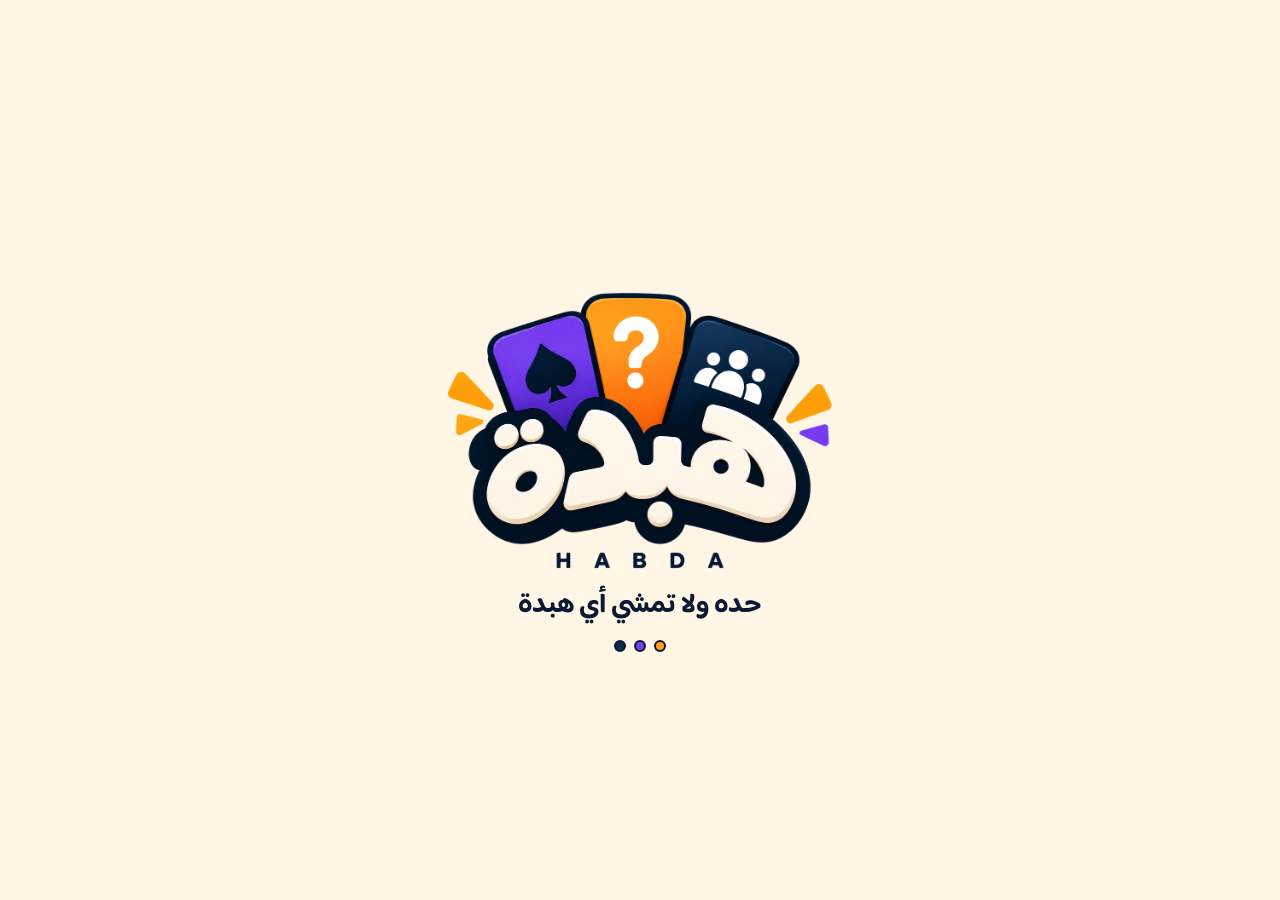
==== commit 5efd3c66: "Same build without the purchase counter Co-Authored-By: Claude Opus 5.5 <noreply@anthropic.com> Clau" ====
--- a/index.html
+++ b/index.html
@@ -3456,7 +3456,7 @@
       plusBusy = id; render();
       st.buy({ id }).then(r => {
         plusBusy = '';
-        if (r && r.state === 'done') { setOwned(r.owned); S.sheet = 'plus'; sfx('win'); vibe('good'); toast('مبروك! هبدة بلس صار عندكم'); stat('buy_' + Object.keys(PLUS_IDS).find(k => PLUS_IDS[k] === id)); }
+        if (r && r.state === 'done') { setOwned(r.owned); S.sheet = 'plus'; sfx('win'); vibe('good'); toast('مبروك! هبدة بلس صار عندكم'); }
         else if (r && r.state === 'pending') toast('الطلب ينتظر موافقة، وبيوصلكم أول ما يتأكد');
         render();
       }, e => { plusBusy = ''; toast('ما تم الشراء. جرّبوا مرة ثانية'); render(); });
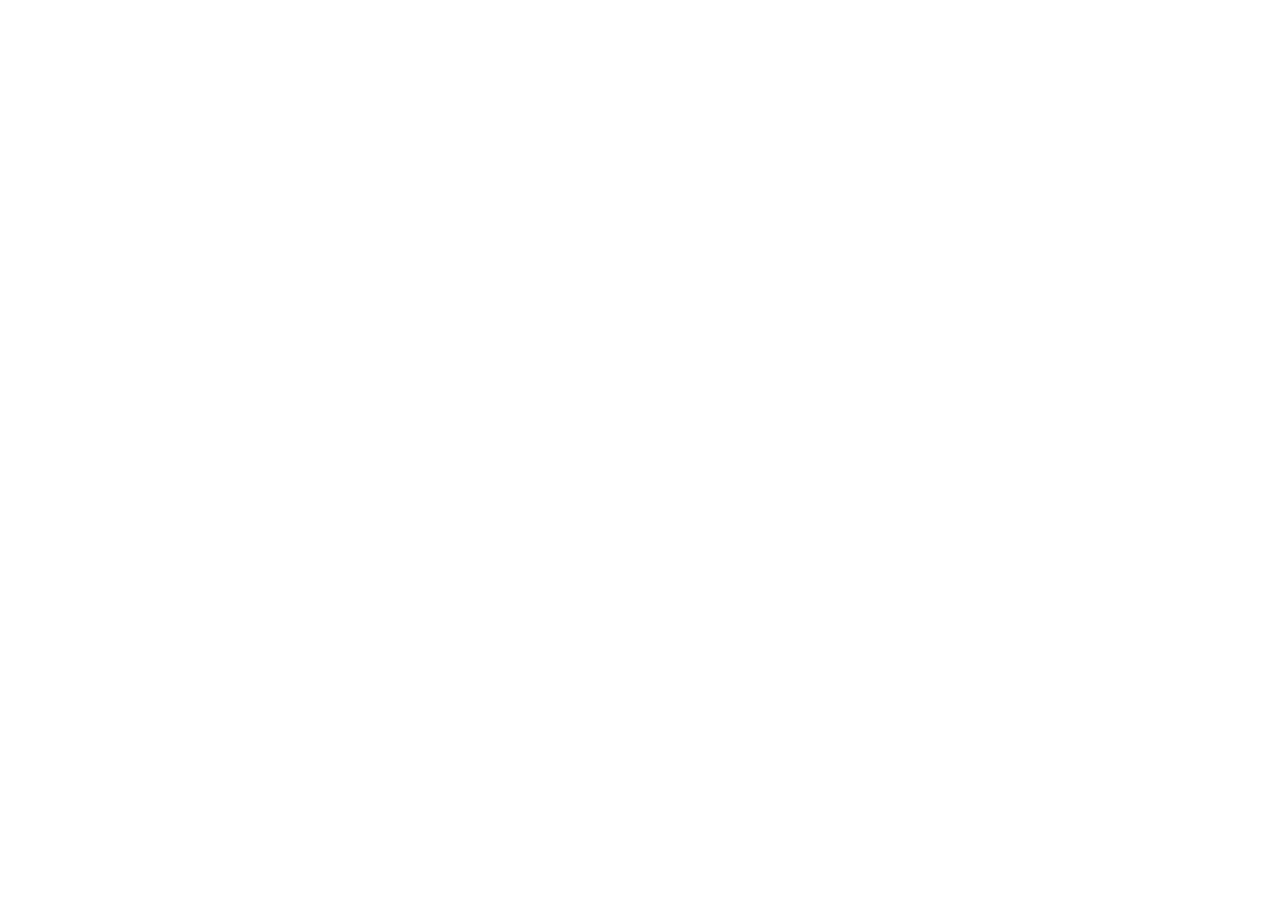
==== commit a34d4c3f: "هبدة انتقلت إلى https://habda.pages.dev The old address forwards to the new one, keeping room and TV" ====
--- a/index.html
+++ b/index.html
@@ -1,4441 +1,10 @@
-<!doctype html><html lang="ar" dir="rtl"><head><meta charset="utf-8"><meta name="viewport" content="width=device-width,initial-scale=1,viewport-fit=cover"><meta name="theme-color" content="#FFF6E6"><meta name="description" content="هبدة: ألعاب جماعية سعودية على جوال واحد يتمرّر، أو كل واحد بجواله برمز غرفة."><meta property="og:title" content="هبدة"><meta property="og:description" content="هبدة: ألعاب جماعية سعودية على جوال واحد يتمرّر، أو كل واحد بجواله برمز غرفة."><meta property="og:image" content="icon-512.png"><link rel="icon" href="icon-192.png"><link rel="apple-touch-icon" href="apple-touch-icon.png"><link rel="stylesheet" href="fonts/fonts.css"><style>:root{color-scheme:light;padding-top:env(safe-area-inset-top,0px);padding-bottom:env(safe-area-inset-bottom,0px)}body{margin:0;font:14px system-ui}img{max-width:100%}[hidden]{display:none!important}</style><title>هبدة</title>
-<meta name="claude:viewport-fit-sides" content="cover">
-<style>
-/* Layout: phone first. A slim bar, then one stage per step; the same stage scales up for a laptop or TV.
-   One light palette by design, taken from the هبدة logo: cream ground, ink outlines with hard shadows, purple, orange and navy cards. */
-:root{
-  --bg:#FFF6E6;
-  --surface:#FFFFFF;
-  --cream:#FEF6E9;
-  --cream-2:#EBD1B2;
-  --ink:#0B1A33;
-  --ink-soft:#4E5A75;
-  --navy:#0D2C4C;
-  --purple:#763EEC;
-  --purple-soft:#EFE7FF;
-  --orange:#FE9D1F;
-  --orange-2:#FD6D0B;
-  --orange-hover:#FFB04A;
-  --orange-soft:#FFEBD2;
-  --good:#0F7A4A;
-  --good-soft:#E3F6EC;
-  --bad:#C22F38;
-  --bad-soft:#FDE7E8;
-  --navy-soft:#DCE6F3;
-  --sun:#FFC93C;
-  --sun-soft:#FFF1C9;
-  --mint-soft:#E1F3E9;
-  --peach-soft:#FDE3D2;
-  --white:#FFFFFF;
-  --display:"Baloo Bhaijaan 2","IBM Plex Sans Arabic","Geeza Pro",Tahoma,sans-serif;
-  --body:"IBM Plex Sans Arabic","Segoe UI","Geeza Pro",Tahoma,sans-serif;
-  --step-hero:clamp(32px,5.6vw,72px);
-  --step-q:clamp(22px,3.4vw,46px);
-  --step-h:clamp(22px,2.6vw,34px);
-  --step-b:clamp(16px,1.3vw,19px);
-  --step-s:clamp(13px,1.05vw,15px);
-  --line:3px solid var(--ink);
-  --pop:0 5px 0 var(--ink);
-  --pop-sm:0 3px 0 var(--ink);
-  color-scheme:light;
-}
-*,*::before,*::after{box-sizing:border-box}
-html,body{height:100%}
-body{background:var(--bg);color:var(--ink);font-family:var(--body);font-size:var(--step-b);line-height:1.6;-webkit-font-smoothing:antialiased;-webkit-tap-highlight-color:transparent}
-#app{min-height:100%;display:flex;flex-direction:column;padding-left:max(16px, env(safe-area-inset-left, 0px));padding-right:max(16px, env(safe-area-inset-right, 0px));padding-block:0 clamp(20px,3vw,32px)}
-.bar,.stage{width:100%;max-width:1240px;margin-inline:auto}
-button,input,textarea{font:inherit;color:inherit}
-button{cursor:pointer;touch-action:manipulation}
-button:disabled{cursor:default}
-input,textarea{font-size:max(16px,1em)}
-:focus-visible{outline:3px solid var(--purple);outline-offset:3px}
-h1,h2,h3,p{margin:0}
-h1,h2,h3{text-wrap:balance}
-
-.bar{display:flex;align-items:center;justify-content:space-between;gap:12px;padding-block:8px;min-height:62px}
-.home-btn{display:flex;align-items:center;background:none;border:0;padding:0;border-radius:12px}
-.bar-start{display:flex;align-items:center;gap:10px}
-.home-btn img,.bar-logo{height:44px;width:auto;display:block}
-.tag{font-size:12px;font-weight:700;background:var(--surface);border:2px solid var(--ink);padding:1px 10px;border-radius:999px}
-.bar-actions{display:flex;gap:8px;align-items:center}
-.icon-round{display:grid;place-items:center;width:44px;height:44px;flex:none;padding:0;border-radius:14px;background:var(--surface);border:2px solid var(--ink);box-shadow:0 2px 0 var(--ink);color:var(--ink)}
-.icon-round:hover{background:var(--cream)}
-.icon-round:active{transform:translateY(2px);box-shadow:none}
-.icon-round.off{background:var(--cream-2);color:var(--ink-soft)}
-.ico{width:24px;height:24px;display:block;flex:none;fill:none;stroke:currentColor;stroke-width:2.2;stroke-linecap:round;stroke-linejoin:round}
-
-.stage{flex:1;display:flex;flex-direction:column;gap:clamp(16px,2.4vw,28px);padding-block:clamp(10px,2.4vw,30px)}
-.center{align-items:center;text-align:center;justify-content:center}
-.eyebrow{font-size:var(--step-s);font-weight:600;color:var(--ink-soft)}
-.hint{font-size:var(--step-s);color:var(--ink-soft);max-width:60ch}
-.warn{font-size:var(--step-s);color:var(--bad);font-weight:600}
-.title{font-family:var(--display);font-weight:800;font-size:var(--step-h);line-height:1.25}
-.title.sm{font-size:clamp(20px,2vw,26px)}
-.label{font-weight:700}
-.card{background:var(--surface);border:var(--line);border-radius:20px;box-shadow:var(--pop)}
-
-.btn{border:var(--line);border-radius:14px;padding:9px 22px;min-height:50px;background:var(--surface);color:var(--ink);font-family:var(--display);font-weight:700;font-size:clamp(17px,1.4vw,20px);line-height:1.3;box-shadow:0 4px 0 var(--ink);transition:transform .1s ease,box-shadow .1s ease,background-color .12s ease}
-.btn:active:not(:disabled){transform:translateY(3px);box-shadow:0 1px 0 var(--ink)}
-.btn.soft:hover:not(:disabled){background:var(--cream)}
-.btn.soft.on{background:var(--purple-soft)}
-.btn.primary{background:var(--orange)}
-.btn.primary:hover:not(:disabled){background:var(--orange-hover)}
-.btn.big{font-size:clamp(19px,1.8vw,24px);padding:11px 26px;min-height:56px}
-.btn.team-0{background:var(--orange)}
-.btn.team-1{background:var(--purple);color:var(--white)}
-.btn.flat{background:transparent;border:2px dashed var(--ink-soft);color:var(--ink-soft);box-shadow:none;font-family:var(--body);font-weight:600;font-size:var(--step-s);min-height:44px;padding:6px 16px}
-.btn.flat:hover{color:var(--ink);border-color:var(--ink)}
-.btn.num{display:flex;flex-direction:column;align-items:center;min-width:150px;font-size:clamp(26px,3.4vw,40px);font-weight:800;font-variant-numeric:tabular-nums}
-.btn.num small{font-family:var(--body);font-size:var(--step-s);font-weight:600;color:var(--ink-soft)}
-.btn:disabled,.btn.primary:disabled{background:var(--cream-2);color:var(--ink-soft);border-color:var(--ink-soft);box-shadow:none}
-.actions{display:flex;flex-wrap:wrap;gap:12px 14px;justify-content:center}
-.actions.start{justify-content:flex-start}
-
-.pbar{display:flex;align-items:center;justify-content:space-between;gap:12px;padding:10px 12px 10px 16px}
-.pbar-names{display:flex;flex-direction:column;gap:4px;min-width:0}
-.pbar-names b{font-family:var(--display);font-weight:800;font-size:clamp(17px,1.5vw,21px);line-height:1.3}
-.pbar-avs{display:flex;flex-wrap:wrap;gap:4px}
-.pbar .btn{min-height:44px;padding:5px 18px;flex:none}
-.group{display:flex;flex-direction:column;gap:14px}
-.group-title{font-family:var(--display);font-weight:800;font-size:clamp(22px,2.2vw,30px);line-height:1.3;display:flex;flex-wrap:wrap;align-items:baseline;gap:2px 10px}
-.group-title span{font-family:var(--body);font-weight:500;font-size:var(--step-s);color:var(--ink-soft)}
-/* home: the games first, as big tiles */
-.games{display:grid;grid-template-columns:repeat(2,minmax(0,1fr));gap:clamp(12px,1.6vw,20px)}
-.gtile{--gt:var(--orange-soft);position:relative;display:flex;flex-direction:column;align-items:stretch;gap:5px;padding:9px 9px 12px;background:var(--surface);border:var(--line);border-radius:22px;box-shadow:var(--pop);color:var(--ink);text-align:center;transition:transform .1s ease,box-shadow .1s ease}
-.gtile:hover{background:var(--cream)}
-.gtile:active{transform:translateY(3px);box-shadow:0 2px 0 var(--ink)}
-.gt-art{display:grid;place-items:center;aspect-ratio:16/11;background:var(--gt);border:2px solid var(--ink);border-radius:15px;overflow:hidden}
-.gt-art .emb{width:56%;height:auto;max-width:112px}
-.gt-name{font-family:var(--display);font-weight:800;font-size:clamp(18px,2vw,26px);line-height:1.2;margin-top:3px}
-.gt-hook{font-size:13px;line-height:1.45;color:var(--ink-soft);font-weight:600}
-.gt-heads{--gt:var(--sun-soft)}
-.gt-odd{--gt:var(--purple-soft)}
-.gt-bluff{--gt:var(--orange-soft)}
-.gt-imp{--gt:var(--mint-soft)}
-.gt-hl{--gt:var(--navy-soft)}
-.gt-trivia{--gt:var(--peach-soft)}
-.resume{display:flex;flex-wrap:wrap;align-items:center;justify-content:space-between;gap:10px 14px;background:var(--purple-soft);border:var(--line);border-radius:18px;padding:10px 12px 10px 16px;font-weight:600}
-.resume .btn{min-height:44px;padding:5px 18px}
-.home-foot{display:flex;flex-wrap:wrap;gap:12px;align-items:center;justify-content:space-between}
-.home-split{display:flex;flex-direction:column;gap:clamp(14px,2vw,22px)}
-
-/* splash: the launch picture, then a short bounce and off to the games */
-#splash{position:fixed;inset:0;z-index:60;background:var(--bg);overflow:hidden;transition:opacity .3s ease,visibility .3s}
-#splash.out{opacity:0;visibility:hidden;pointer-events:none}
-.sp-mark{position:absolute;left:50%;top:calc(50% - 1.52vmax);width:30.015vmax;transform:translate(-50%,-50%)}
-.sp-mark img{display:block;width:100%;height:auto;transform-origin:50% 62%;animation:sp-pop .9s .25s cubic-bezier(.34,1.56,.64,1) both}
-@keyframes sp-pop{0%{transform:none}35%{transform:scale(1.08) rotate(-2.5deg)}65%{transform:scale(.98) rotate(1deg)}100%{transform:none}}
-.sp-foot{position:absolute;left:0;right:0;top:calc(50% + 9.3vmax + 16px);display:flex;flex-direction:column;align-items:center;gap:12px;animation:sp-in .45s .4s ease both}
-@keyframes sp-in{from{opacity:0;transform:translateY(8px)}to{opacity:1;transform:none}}
-.sp-line{font-family:var(--display);font-weight:700;font-size:clamp(16px,2.1vmax,28px);color:var(--ink);margin:0}
-.sp-dots{display:flex;gap:8px}
-.sp-dots i{width:12px;height:12px;border-radius:50%;border:2px solid var(--ink);animation:sp-dot .9s ease-in-out infinite}
-.sp-dots i:nth-child(1){background:var(--orange)}
-.sp-dots i:nth-child(2){background:var(--purple);animation-delay:.15s}
-.sp-dots i:nth-child(3){background:var(--navy);animation-delay:.3s}
-@keyframes sp-dot{0%,100%{transform:none}50%{transform:translateY(-8px)}}
-
-/* player avatars: a coloured sticker with the first letter */
-.av{position:relative;display:inline-grid;place-items:center;width:30px;height:30px;flex:none;border-radius:50%;border:2px solid var(--ink);background:var(--avc,var(--orange));color:var(--avt,var(--ink));font-family:var(--display);font-weight:800;font-size:15px;line-height:1;vertical-align:middle}
-.av.sm{width:26px;height:26px;font-size:13px;border-width:1.5px}
-.av.md{width:42px;height:42px;font-size:20px}
-.av.lg{width:clamp(74px,10vw,108px);height:clamp(74px,10vw,108px);font-size:clamp(34px,4.6vw,52px);border-width:3px;box-shadow:var(--pop-sm)}
-.av-0{--avc:var(--orange)}
-.av-1{--avc:var(--purple);--avt:var(--white)}
-.av-2{--avc:var(--navy);--avt:var(--cream)}
-.av-3{--avc:#2BB673}
-.av-4{--avc:#F25C8A;--avt:var(--white)}
-.av-5{--avc:#1EA5BD;--avt:var(--white)}
-.av-6{--avc:var(--sun)}
-.av-7{--avc:var(--orange-2);--avt:var(--white)}
-.cover-who{position:relative;display:inline-block}
-.cover-who .emb{position:absolute;width:44%;height:auto;bottom:-10%;inset-inline-start:-18%}
-.prog{display:flex;flex-wrap:wrap;justify-content:center;gap:12px 10px;max-width:680px}
-.prog-item{display:flex;flex-direction:column;align-items:center;gap:4px;width:70px;font-size:12px;font-weight:700;color:var(--ink-soft)}
-.prog-item>span:last-child{max-width:100%;overflow:hidden;text-overflow:ellipsis;white-space:nowrap}
-.prog-item:not(.done) .av{opacity:.42}
-.prog-item.done .av::after{content:"";position:absolute;bottom:-5px;inset-inline-end:-7px;width:20px;height:20px;border-radius:50%;background:var(--good) url("data:image/svg+xml,%3Csvg xmlns='http://www.w3.org/2000/svg' viewBox='0 0 24 24'%3E%3Cpath d='M5 12.5l4.5 4.5L19 7.5' fill='none' stroke='%23fff' stroke-width='3.4' stroke-linecap='round' stroke-linejoin='round'/%3E%3C/svg%3E") center/70% no-repeat;border:2px solid var(--ink)}
-.panel{display:flex;flex-direction:column;gap:clamp(16px,2vw,22px);max-width:820px;width:100%}
-.setup-head{display:flex;align-items:center;gap:14px}
-.setup-head .emb{width:64px;height:64px;flex:none}
-.field{display:flex;flex-direction:column;gap:8px}
-.row{display:flex;flex-wrap:wrap;gap:12px}
-.row > *{flex:1 1 220px;min-width:0}
-input[type=text],textarea{background:var(--surface);border:var(--line);border-radius:12px;padding:10px 12px;width:100%;color:var(--ink)}
-textarea{min-height:84px;resize:vertical}
-input:focus,textarea:focus{outline:none;border-color:var(--purple);box-shadow:0 0 0 3px var(--purple-soft)}
-.team-input{display:flex;align-items:center;gap:10px}
-.swatch{width:18px;height:18px;border-radius:50%;flex:none;border:2px solid var(--ink)}
-.sw-0{background:var(--orange)}
-.sw-1{background:var(--purple)}
-.chips{display:flex;flex-wrap:wrap;gap:8px}
-.chip-btn{background:var(--surface);border:2px solid var(--ink);border-radius:999px;padding:6px 14px;min-height:42px;color:var(--ink);font-size:var(--step-s);font-weight:600;box-shadow:0 2px 0 var(--ink)}
-.chip-btn:hover{background:var(--cream)}
-.chip-btn.on{background:var(--purple);color:var(--white)}
-.counter{font-size:var(--step-s);color:var(--ink-soft);font-variant-numeric:tabular-nums}
-.players{display:flex;flex-direction:column;gap:8px}
-.player-row{display:flex;gap:8px;align-items:center}
-.player-row input{flex:1;min-width:0}
-.pnum{width:30px;height:30px;flex:none;display:grid;place-items:center;border-radius:50%;background:var(--navy);color:var(--cream);font-weight:700;font-size:14px;font-variant-numeric:tabular-nums}
-.icon-btn{background:var(--surface);border:2px solid var(--ink);border-radius:12px;min-height:46px;flex:none;color:var(--bad);font-weight:600;padding:0 12px}
-.rules{margin:0;padding:14px 16px;padding-inline-start:2.2em;display:flex;flex-direction:column;gap:6px;background:var(--cream);border:2px solid var(--ink);border-radius:16px}
-.rules li::marker{color:var(--purple);font-weight:800}
-
-.teams{display:grid;grid-template-columns:1fr 1fr;gap:clamp(10px,1.6vw,20px)}
-.team{display:flex;flex-direction:column;background:var(--surface);border:var(--line);border-radius:18px;padding:clamp(10px,1.4vw,16px) clamp(14px,1.8vw,22px);min-width:0;box-shadow:var(--pop-sm)}
-.team-0.turn{background:var(--orange-soft);box-shadow:var(--pop)}
-.team-1.turn{background:var(--purple-soft);box-shadow:var(--pop)}
-.team-name{display:flex;align-items:center;gap:8px;font-weight:700;font-size:clamp(16px,1.7vw,22px);overflow-wrap:anywhere}
-.team-name::before{content:"";width:14px;height:14px;border-radius:50%;border:2px solid var(--ink);flex:none}
-.team-0 .team-name::before{background:var(--orange)}
-.team-1 .team-name::before{background:var(--purple)}
-.team-score{font-family:var(--display);font-weight:800;font-size:clamp(36px,4.6vw,64px);line-height:1.1;font-variant-numeric:tabular-nums}
-.team-meta{font-size:var(--step-s);color:var(--ink-soft)}
-.team-meta b{color:var(--ink);font-weight:700}
-/* trivia board: one card per category, its picture in the middle and two tiles of each value on its sides */
-.board{display:grid;grid-template-columns:repeat(3,minmax(0,1fr));gap:clamp(10px,1.4vw,18px)}
-.cat-card{display:grid;grid-template-columns:minmax(0,1fr) minmax(0,1.15fr) minmax(0,1fr);gap:8px;background:var(--surface);border:var(--line);border-radius:20px;box-shadow:var(--pop-sm);padding:10px;min-width:0}
-.side{display:flex;flex-direction:column;gap:8px;min-width:0}
-.cat-mid{display:flex;flex-direction:column;align-items:center;justify-content:center;gap:2px;text-align:center;background:var(--cream);border:2px solid var(--ink);border-radius:14px;padding:6px 4px;min-width:0}
-.cat-mid .emb{width:min(70px,100%);height:auto;aspect-ratio:1}
-.cat-name{font-family:var(--display);font-weight:800;font-size:clamp(14px,1.25vw,18px);line-height:1.2;overflow-wrap:anywhere}
-.spons{display:block;font-family:var(--body);font-weight:600;font-size:11px;line-height:1.3;color:var(--ink-soft)}
-.tile{flex:1;font-family:var(--display);font-weight:800;font-size:clamp(19px,1.9vw,30px);background:var(--surface);border:var(--line);border-radius:12px;min-height:clamp(42px,6.2vh,72px);padding:0 4px;color:var(--purple);box-shadow:var(--pop-sm);font-variant-numeric:tabular-nums;overflow:hidden;text-overflow:ellipsis;white-space:nowrap}
-.tile:hover:not(:disabled){background:var(--purple-soft)}
-.tile:active:not(:disabled){transform:translateY(2px);box-shadow:0 1px 0 var(--ink)}
-.tile.used{font-family:var(--body);font-size:12px;font-weight:600;color:var(--ink-soft);background:transparent;border:2px dashed var(--ink-soft);box-shadow:none}
-.tile.won-0{background:var(--orange-soft);color:var(--ink);border:2px solid var(--ink)}
-.tile.won-1{background:var(--purple-soft);color:var(--ink);border:2px solid var(--ink)}
-.board-foot{display:flex;justify-content:space-between;align-items:center;gap:12px;flex-wrap:wrap}
-.catpick{display:grid;grid-template-columns:repeat(auto-fill,minmax(104px,1fr));gap:10px}
-.catp{position:relative;display:flex;flex-direction:column;align-items:center;gap:2px;background:var(--surface);border:2px solid var(--ink);border-radius:16px;padding:8px 6px 10px;box-shadow:0 3px 0 var(--ink);color:var(--ink);font-family:var(--display);font-weight:700;font-size:15px;line-height:1.25}
-.catp .emb{width:56px;height:56px}
-.catp small{font-family:var(--body);font-size:11px;font-weight:600;color:var(--ink-soft)}
-.catp:hover{background:var(--cream)}
-.catp.on{background:var(--purple-soft);border-color:var(--purple);box-shadow:0 3px 0 var(--purple)}
-.catp.on::after{content:"";position:absolute;top:-9px;inset-inline-start:-9px;width:26px;height:26px;border-radius:50%;background:var(--purple) url("data:image/svg+xml,%3Csvg xmlns='http://www.w3.org/2000/svg' viewBox='0 0 24 24'%3E%3Cpath d='M5 12.5l4.5 4.5L19 7.5' fill='none' stroke='%23fff' stroke-width='3.4' stroke-linecap='round' stroke-linejoin='round'/%3E%3C/svg%3E") center/70% no-repeat;border:2px solid var(--ink)}
-.pick-head{display:flex;align-items:center;justify-content:space-between;gap:10px;flex-wrap:wrap}
-.pick-head .btn{min-height:40px;padding:4px 14px;font-size:15px}
-
-/* question card: every game shows its question here, big, under a band in the game's colour */
-.qcard{--qc:var(--orange);--qc-ink:var(--ink);width:min(860px,100%);background:var(--surface);border:var(--line);border-radius:24px;box-shadow:var(--pop);overflow:hidden;text-align:center}
-.qc-odd{--qc:var(--purple);--qc-ink:var(--white)}
-.qc-hl,.qc-trivia{--qc:var(--navy);--qc-ink:var(--cream)}
-.qcard-head{display:flex;align-items:center;justify-content:center;gap:10px;padding:8px 16px;background:var(--qc);color:var(--qc-ink);border-bottom:var(--line);font-family:var(--display);font-weight:800;font-size:clamp(17px,1.7vw,22px);line-height:1.3}
-.qc-badge{display:grid;place-items:center;width:44px;height:44px;flex:none;background:var(--surface);border:2px solid var(--ink);border-radius:12px}
-.qc-badge .emb{width:36px;height:36px}
-.q-pic{width:min(240px,62%);margin:4px auto 0;filter:drop-shadow(0 4px 0 var(--ink))}
-.ptag{display:inline-block;font-style:normal;font-size:11px;font-weight:800;line-height:1;padding:3px 7px;border-radius:999px;background:var(--purple);color:var(--white);vertical-align:middle}
-.catp.locked{opacity:.78}
-.catp.locked .emb{filter:grayscale(.55)}
-.plus-card{display:flex;align-items:center;gap:12px;width:100%;padding:12px 14px;background:var(--purple);color:var(--white);border:var(--line);border-radius:20px;box-shadow:var(--pop-sm);text-align:start}
-.plus-card .ico{width:30px;height:30px;stroke:var(--sun,#FFD34D)}
-.plus-card .grow{display:flex;flex-direction:column;flex:1;min-width:0}
-.plus-card b{font-family:var(--display);font-size:18px}
-.plus-card small{font-size:13px;opacity:.92}
-.plus-go{flex:none;font-weight:800;background:var(--white);color:var(--ink);border:2px solid var(--ink);border-radius:12px;padding:6px 14px}
-.perks{list-style:none;margin:0 0 14px;padding:0;display:flex;flex-direction:column;gap:8px}
-.perks li{position:relative;padding-inline-start:30px;font-weight:600}
-.perks li::before{content:"";position:absolute;inset-inline-start:0;top:3px;width:20px;height:20px;border-radius:50%;background:var(--purple) url("data:image/svg+xml,%3Csvg xmlns='http://www.w3.org/2000/svg' viewBox='0 0 20 20'%3E%3Cpath d='M5.5 10.5l3 3 6-7' fill='none' stroke='white' stroke-width='2.6' stroke-linecap='round' stroke-linejoin='round'/%3E%3C/svg%3E") center/100% no-repeat}
-.plans{display:flex;flex-direction:column;gap:10px;margin-block:4px 12px}
-.plan{position:relative;display:grid;grid-template-columns:1fr auto;align-items:center;gap:2px 12px;padding:14px 16px;background:var(--surface);border:var(--line);border-radius:18px;box-shadow:var(--pop-sm);text-align:start}
-.plan.best{background:var(--purple-soft,#EEE7FF);border-color:var(--purple)}
-.plan-name{font-family:var(--display);font-weight:800;font-size:19px}
-.plan-price{grid-row:span 2;font-family:var(--display);font-weight:800;font-size:22px;direction:ltr}
-.plan-per{font-size:13px;color:var(--ink-soft);font-weight:600}
-.plan-tag{position:absolute;top:-11px;inset-inline-start:14px;font-size:12px;font-weight:800;background:var(--orange);color:var(--ink);border:2px solid var(--ink);border-radius:999px;padding:1px 10px}
-.plan:disabled{opacity:.6}
-.legal{font-size:12px;line-height:1.6;color:var(--ink-soft);margin-top:4px}
-.legal-links{font-size:13px;margin-top:8px;display:flex;flex-wrap:wrap;gap:6px;align-items:center}
-.legal-links a,.linkish{color:var(--purple);font-weight:700;text-decoration:underline;background:none;border:0;padding:0;font:inherit;cursor:pointer}
-.plus-on{display:flex;flex-direction:column;gap:4px;padding:14px 16px;border:var(--line);border-radius:18px;background:var(--mint-soft,#E3F6EC);margin-bottom:14px}
-.plus-on b{font-family:var(--display);font-size:19px}
-.plus-row .ico{color:var(--purple)}
-.q-pic svg{display:block;width:100%;height:auto}
-.qcard-text{padding:clamp(16px,3vw,30px) clamp(14px,3vw,36px);font-family:var(--display);font-weight:700;line-height:1.55;text-wrap:balance;overflow-wrap:anywhere}
-.qs-1{font-size:clamp(30px,7.6vw,64px)}
-.qs-2{font-size:clamp(26px,6.4vw,54px)}
-.qs-3{font-size:clamp(22px,5.4vw,46px)}
-
-.q-meta{display:flex;flex-wrap:wrap;gap:8px;justify-content:center}
-.chip{background:var(--surface);border:2px solid var(--ink);border-radius:999px;padding:2px 12px;font-size:var(--step-s);font-weight:700}
-.chip.pts{background:var(--orange)}
-.chip.t0{background:var(--orange-soft)}
-.chip.t1{background:var(--purple-soft)}
-.chip.spons-chip{background:var(--navy);color:var(--cream)}
-.timer{display:flex;align-items:center;gap:14px;width:min(640px,100%)}
-.timer-track{flex:1;height:16px;background:var(--surface);border:2px solid var(--ink);border-radius:999px;overflow:hidden}
-.timer-fill{height:100%;background:var(--orange);transform-origin:right center;transition:transform .25s linear}
-.timer.done .timer-fill{background:var(--bad)}
-.timer-num{font-family:var(--display);font-weight:800;font-size:clamp(22px,2.2vw,32px);min-width:5ch;font-variant-numeric:tabular-nums}
-.timer.done .timer-num{color:var(--bad)}
-.answer{display:flex;flex-direction:column;align-items:center;gap:2px;background:var(--orange);border:var(--line);border-radius:22px;box-shadow:var(--pop);padding:clamp(14px,2vw,24px) clamp(20px,3vw,40px);max-width:100%}
-.answer-label{font-size:var(--step-s);font-weight:700}
-.answer-text{font-family:var(--display);font-weight:800;font-size:clamp(28px,4.2vw,58px);line-height:1.25;overflow-wrap:anywhere}
-
-.winner{font-family:var(--display);font-weight:800;font-size:var(--step-hero);line-height:1.15;overflow-wrap:anywhere}
-.final{display:flex;gap:clamp(16px,4vw,64px);justify-content:center;flex-wrap:wrap;font-variant-numeric:tabular-nums}
-.final > div{display:flex;flex-direction:column;align-items:center}
-.final b{font-family:var(--display);font-weight:800;font-size:clamp(40px,5vw,72px);line-height:1.1}
-.share{white-space:pre-wrap;background:var(--surface);border:2px dashed var(--ink-soft);border-radius:12px;padding:10px 14px;font-family:var(--body);font-size:var(--step-s);color:var(--ink);user-select:all;margin:0;max-width:100%}
-.end-emb{width:84px;height:84px}
-.confetti{position:fixed;inset:0;pointer-events:none;overflow:hidden}
-.confetti i{position:absolute;top:-16px;left:calc(var(--x) * 1%);width:9px;height:15px;background:var(--c);border:1.5px solid var(--ink);border-radius:3px;animation:fall 3.4s linear var(--d) infinite}
-@keyframes fall{to{transform:translateY(110vh) rotate(560deg)}}
-.pop{animation:pop .34s cubic-bezier(.34,1.56,.64,1) both}
-@keyframes pop{from{transform:scale(.86)}to{transform:none}}
-
-.pass-emb{width:76px;height:76px}
-.pass-title{font-size:var(--step-h);color:var(--ink-soft);font-weight:600}
-.pass-name{font-family:var(--display);font-weight:800;font-size:var(--step-hero);line-height:1.15;overflow-wrap:anywhere}
-.secret{display:flex;flex-direction:column;align-items:center;gap:6px;background:var(--orange);color:var(--ink);border:var(--line);border-radius:24px;box-shadow:var(--pop);padding:clamp(18px,3vw,36px) clamp(20px,4vw,56px);max-width:640px;width:100%}
-.secret.imp{background:var(--navy);color:var(--cream)}
-.secret.alt{background:var(--purple);color:var(--white)}
-.secret-label{font-size:var(--step-s);font-weight:700}
-.secret-word{font-family:var(--display);font-weight:800;font-size:clamp(42px,8vw,100px);line-height:1.2;overflow-wrap:anywhere}
-.secret-word.mid{font-size:clamp(28px,5vw,60px)}
-.secret-hint{font-size:var(--step-s);font-weight:500;max-width:42ch}
-.dots{display:flex;gap:6px;flex-wrap:wrap;justify-content:center}
-.dot{width:12px;height:12px;border-radius:50%;background:var(--surface);border:2px solid var(--ink)}
-.dot.done{background:var(--ink-soft);border-color:var(--ink-soft)}
-.dot.now{background:var(--orange)}
-.ask-line{display:flex;flex-wrap:wrap;align-items:baseline;justify-content:center;gap:.4em;font-size:var(--step-q);font-weight:700;line-height:1.3}
-.ask-line .who{font-family:var(--display);font-weight:800;color:var(--purple);overflow-wrap:anywhere}
-.ask-line .verb{color:var(--ink-soft);font-weight:500;font-size:.7em}
-.vote-grid,.options{display:grid;grid-template-columns:repeat(auto-fill,minmax(min(100%,150px),1fr));gap:10px;width:min(820px,100%)}
-.vote,.opt{background:var(--surface);border:var(--line);border-radius:14px;padding:8px 12px;min-height:58px;font-family:var(--display);font-weight:700;font-size:clamp(18px,1.7vw,24px);color:var(--ink);box-shadow:var(--pop-sm);overflow-wrap:anywhere}
-.vote:hover,.opt:hover{background:var(--cream)}
-.vote.on,.vote.on:hover{background:var(--purple);color:var(--white)}
-.vote small{display:block;font-family:var(--body);font-weight:500;font-size:13px;line-height:1.35;opacity:.85}
-.vote:active,.opt:active{transform:translateY(2px);box-shadow:0 1px 0 var(--ink)}
-.order{list-style:none;margin:0;padding:0;display:flex;flex-wrap:wrap;justify-content:center;gap:8px;counter-reset:o}
-.order li{counter-increment:o;background:var(--surface);border:2px solid var(--ink);border-radius:999px;padding:3px 14px;font-weight:700}
-.order li::before{content:counter(o) ". ";color:var(--purple);font-weight:800}
-.verdict{font-family:var(--display);font-weight:800;font-size:var(--step-h);line-height:1.3}
-.verdict.good{color:var(--good)}
-.verdict.bad{color:var(--bad)}
-.reveal-line{font-size:clamp(18px,2vw,26px)}
-.reveal-line b{font-family:var(--display);font-weight:800;color:var(--purple)}
-.scores{list-style:none;margin:0;padding:0;display:flex;flex-direction:column;gap:8px;width:min(560px,100%)}
-.scores li{display:flex;align-items:center;gap:10px;background:var(--surface);border:2px solid var(--ink);border-radius:14px;padding:7px 14px 7px 10px;font-variant-numeric:tabular-nums;text-align:start}
-.scores li.lead{background:var(--orange-soft)}
-.scores .rank{width:20px;flex:none;text-align:center;color:var(--ink-soft);font-weight:700;font-size:15px}
-.scores .nm{flex:1;min-width:0;overflow-wrap:anywhere;font-weight:600}
-.scores .delta{background:var(--good-soft);color:var(--good);font-weight:700;font-size:var(--step-s);border-radius:999px;padding:0 8px}
-.scores li b{font-family:var(--display);font-weight:800;font-size:clamp(20px,1.8vw,24px);min-width:2ch;text-align:end}
-.answers{list-style:none;margin:0;padding:0;display:flex;flex-direction:column;gap:8px;width:min(620px,100%)}
-.answers li{display:flex;justify-content:space-between;align-items:baseline;gap:12px;background:var(--surface);border:2px solid var(--ink);border-radius:14px;padding:8px 14px;text-align:start}
-.answers li span{color:var(--ink-soft);font-weight:600;flex:none}
-.answers li b{font-family:var(--display);font-weight:700;font-size:clamp(18px,1.8vw,24px);overflow-wrap:anywhere;text-align:end;min-width:0}
-.form{display:flex;flex-direction:column;gap:10px;width:min(560px,100%);text-align:start}
-.inline{display:flex;gap:8px}
-.inline input{flex:1;min-width:0}
-.inline .btn{flex:none}
-.said{display:flex;flex-direction:column;align-items:center;background:var(--navy);color:var(--cream);border:var(--line);border-radius:22px;box-shadow:var(--pop);padding:10px 30px 12px}
-.said span{font-size:var(--step-s);font-weight:600}
-.said b{font-family:var(--display);font-weight:800;font-size:clamp(36px,6vw,72px);line-height:1.2;font-variant-numeric:tabular-nums}
-.hl-votes{display:flex;flex-direction:column;gap:8px;width:min(560px,100%)}
-.hl-row{display:flex;align-items:center;justify-content:space-between;gap:10px;background:var(--surface);border:2px solid var(--ink);border-radius:14px;padding:6px 10px;text-align:start}
-.hl-row .nm{flex:1;font-weight:700;overflow-wrap:anywhere;min-width:0}
-.hl-row .res{font-weight:700;font-size:var(--step-s);flex:none;border-radius:999px;padding:2px 10px;margin-block:6px}
-.hl-row .res.ok{color:var(--good);background:var(--good-soft)}
-.hl-row .res.no{color:var(--bad);background:var(--bad-soft)}
-.hl-row .res.imp{color:var(--purple);background:var(--purple-soft)}
-.hl-row .nm small{display:block;font-weight:500;font-size:13px;color:var(--ink-soft)}
-.seg{display:flex;gap:6px;flex:none}
-.seg-btn{min-height:46px;min-width:80px;border-radius:12px;border:2px solid var(--ink);background:var(--surface);color:var(--ink);font-family:var(--display);font-weight:700;box-shadow:0 2px 0 var(--ink)}
-.seg-btn.on[data-v="up"]{background:var(--orange)}
-.seg-btn.on[data-v="down"]{background:var(--purple);color:var(--white)}
-
-.gates{display:grid;grid-template-columns:repeat(auto-fit,minmax(min(100%,200px),1fr));gap:12px}
-.gate{background:var(--surface);border:2px solid var(--ink);border-radius:16px;padding:12px 16px;display:flex;flex-direction:column;gap:2px}
-.gate b{font-family:var(--display);font-weight:800;font-size:clamp(26px,3vw,38px);line-height:1.15;font-variant-numeric:tabular-nums}
-.gate span{font-size:var(--step-s);color:var(--ink-soft)}
-.gate.met{background:var(--good-soft)}
-.gate.met b{color:var(--good)}
-.loglist{list-style:none;margin:0;padding:0;display:flex;flex-direction:column;gap:8px}
-.loglist li{background:var(--surface);border:2px solid var(--ink);border-radius:12px;padding:10px 14px;font-size:var(--step-s);display:flex;flex-wrap:wrap;gap:4px 14px;color:var(--ink-soft)}
-.loglist li b{color:var(--ink)}
-.loglist .note{flex-basis:100%;color:var(--ink)}
-
-.toast{position:fixed;left:0;right:0;bottom:0;z-index:10;display:flex;justify-content:center;pointer-events:none;padding-bottom:calc(16px + env(safe-area-inset-bottom, 0px));padding-left:max(16px, env(safe-area-inset-left, 0px));padding-right:max(16px, env(safe-area-inset-right, 0px))}
-.toast span{background:var(--ink);color:var(--cream);padding:10px 18px;border-radius:999px;font-weight:600;font-size:var(--step-s);box-shadow:0 4px 0 var(--purple)}
-
-/* rooms: «كل واحد بجواله» */
-.net-entry{display:grid;grid-template-columns:64px minmax(0,1fr) auto;gap:10px 14px;align-items:center;padding:14px 16px;background:var(--purple-soft)}
-.net-entry .emb{width:64px;height:64px}
-.net-entry-text{min-width:0}
-.net-cards{display:grid;grid-template-columns:repeat(auto-fit,minmax(min(100%,300px),1fr));gap:16px}
-.net-card{display:flex;flex-direction:column;gap:10px;padding:16px}
-.net-card .btn.big{align-self:flex-start}
-.code-in{font-family:var(--display);font-weight:800;font-size:26px;letter-spacing:.2em;text-align:center;direction:ltr}
-.room-head{display:flex;align-items:center;justify-content:space-between;gap:16px;padding:16px 18px;flex-wrap:wrap}
-.room-code-box{display:flex;flex-direction:column;gap:6px;align-items:flex-start}
-.room-code{font-family:var(--display);font-weight:800;font-size:clamp(46px,13vw,76px);line-height:1;letter-spacing:.08em;direction:ltr;font-variant-numeric:tabular-nums}
-.qr{width:136px;height:136px;flex:none;background:var(--white);border:2px solid var(--ink);border-radius:12px;padding:4px}
-.qr svg{width:100%;height:100%;display:block}
-.roster{list-style:none;margin:0;padding:0;display:flex;flex-direction:column;gap:8px}
-.roster li{display:flex;align-items:center;gap:10px;background:var(--surface);border:2px solid var(--ink);border-radius:14px;padding:6px 8px 6px 14px;min-height:50px}
-.roster .nm{flex:1;min-width:0;font-weight:700;overflow-wrap:anywhere}
-.roster .dot-on{width:12px;height:12px;border-radius:50%;background:var(--good);border:2px solid var(--ink);flex:none}
-.roster li.off{opacity:.6}
-.roster li.off .dot-on{background:var(--cream-2)}
-.room-games{display:grid;grid-template-columns:repeat(auto-fill,minmax(128px,1fr));gap:10px}
-.wait-card{display:flex;flex-direction:column;align-items:center;gap:6px;padding:18px;text-align:center}
-.room-bar{display:flex;align-items:center;gap:8px;flex-wrap:wrap;justify-content:center;font-family:var(--display);font-weight:800}
-.room-bar .emb{width:32px;height:32px}
-.room-bar span{font-family:var(--body);color:var(--ink-soft);font-weight:500;font-size:var(--step-s)}
-.room-bar .room-tag{background:var(--surface);border:2px solid var(--ink);border-radius:999px;padding:0 10px;color:var(--ink)}
-.tv-invite{display:flex;align-items:center;gap:14px;padding:12px 16px;background:var(--navy-soft)}
-.tv-invite>.ico{width:34px;height:34px;color:var(--purple)}
-.ltr{direction:ltr;unicode-bidi:isolate;font-weight:700;color:var(--ink)}
-
-/* settings and word sheets */
-.sheet-back{position:fixed;inset:0;z-index:30;background:rgba(11,26,51,.46)}
-.sheet-back.enter{animation:fade .18s ease both}
-.sheet{position:fixed;z-index:31;left:0;right:0;bottom:0;margin-inline:auto;width:min(560px,100%);max-height:88vh;overflow:auto;overscroll-behavior:contain;background:var(--bg);border:var(--line);border-bottom:0;border-radius:26px 26px 0 0;padding:16px max(18px,env(safe-area-inset-right,0px)) calc(18px + env(safe-area-inset-bottom,0px)) max(18px,env(safe-area-inset-left,0px));display:flex;flex-direction:column;gap:14px}
-.sheet.enter{animation:sheet-up .26s cubic-bezier(.2,.9,.3,1.05) both}
-@keyframes sheet-up{from{transform:translateY(40px);opacity:0}to{transform:none;opacity:1}}
-@keyframes fade{from{opacity:0}to{opacity:1}}
-.sheet-head{display:flex;align-items:center;justify-content:space-between;gap:12px}
-.set-group{display:flex;flex-direction:column;background:var(--surface);border:2px solid var(--ink);border-radius:18px;overflow:hidden}
-.set-row{display:flex;align-items:center;gap:12px;min-height:56px;padding:8px 14px;background:none;border:0;border-top:1.5px solid var(--cream-2);color:var(--ink);text-align:start;font-weight:600;width:100%;text-decoration:none;font-size:var(--step-b)}
-.set-row:first-child{border-top:0}
-.set-row:hover{background:var(--cream)}
-.set-row>.ico{color:var(--purple)}
-.set-row .grow{flex:1;min-width:0}
-.set-row small{display:block;font-weight:500;color:var(--ink-soft);font-size:13px;line-height:1.4}
-.switch{width:52px;height:32px;border-radius:999px;background:var(--cream-2);border:2px solid var(--ink);position:relative;flex:none;transition:background-color .15s}
-.switch::after{content:"";position:absolute;top:3px;inset-inline-start:3px;width:22px;height:22px;border-radius:50%;background:var(--white);border:2px solid var(--ink);transition:inset-inline-start .15s}
-.switch.on{background:var(--good)}
-.switch.on::after{inset-inline-start:23px}
-.about{font-size:13px;color:var(--ink-soft);text-align:center}
-.diag-box{font-size:13px;color:var(--ink-soft)}
-.diag-box summary{cursor:pointer;text-align:center}
-.diag{margin-top:6px;font-size:12px;background:var(--cream);border:1.5px dashed var(--ink-soft);border-radius:12px;padding:8px 10px;direction:ltr;text-align:left;overflow-wrap:anywhere;user-select:all;-webkit-user-select:all}
-
-/* على راسك: the phone sits on a forehead, so the word fills the screen and the colour says right or skip */
-.hu{position:fixed;inset:0;z-index:20;display:flex;flex-direction:column;align-items:center;justify-content:center;gap:2vh;background:var(--hu-bg,var(--navy));color:var(--cream);text-align:center;padding:max(10px,env(safe-area-inset-top,0px)) max(18px,env(safe-area-inset-right,0px)) max(10px,env(safe-area-inset-bottom,0px)) max(18px,env(safe-area-inset-left,0px));transition:background-color .12s ease;-webkit-user-select:none;user-select:none;touch-action:manipulation}
-.hu.ok{--hu-bg:#12965A}
-.hu.pass{--hu-bg:var(--orange-2)}
-.hu-top{position:absolute;top:max(10px,env(safe-area-inset-top,0px));left:0;right:0;display:flex;align-items:center;justify-content:center;gap:12px;padding-inline:max(18px,env(safe-area-inset-left,0px)) max(18px,env(safe-area-inset-right,0px));font-weight:700}
-.hu-time{font-family:var(--display);font-weight:800;font-size:clamp(24px,7vh,46px);line-height:1.25;font-variant-numeric:tabular-nums;background:rgba(0,0,0,.22);border-radius:999px;padding:0 18px;min-width:3ch}
-.hu-cat{opacity:.8;font-size:clamp(14px,3.6vh,20px)}
-.hu-word{font-family:var(--display);font-weight:800;font-size:clamp(44px,min(19vw,26vh),170px);line-height:1.15;max-width:92%;overflow-wrap:anywhere;text-wrap:balance;margin:0}
-.hu-word.long{font-size:clamp(36px,min(13vw,20vh),130px)}
-.hu-flash{font-family:var(--display);font-weight:800;font-size:clamp(56px,min(17vw,30vh),200px);line-height:1.1;margin:0;animation:pop .3s cubic-bezier(.34,1.56,.64,1) both}
-.hu-count{font-family:var(--display);font-weight:800;font-size:clamp(90px,42vh,300px);line-height:1;margin:0;animation:pop .3s cubic-bezier(.34,1.56,.64,1) both}
-.hu-tip{font-size:clamp(15px,3.6vh,22px);opacity:.88;max-width:60ch;margin:0}
-.hu-btns{position:absolute;bottom:max(12px,env(safe-area-inset-bottom,0px));left:0;right:0;display:flex;align-items:center;justify-content:space-between;gap:12px;padding-inline:max(18px,env(safe-area-inset-left,0px)) max(18px,env(safe-area-inset-right,0px))}
-.hu-btn{min-width:min(30%,190px);min-height:clamp(48px,12vh,72px);border-radius:18px;border:3px solid var(--ink);color:var(--ink);font-family:var(--display);font-weight:800;font-size:clamp(18px,4.4vh,26px);box-shadow:0 4px 0 var(--ink)}
-.hu-btn:active{transform:translateY(3px);box-shadow:0 1px 0 var(--ink)}
-.hu-btn.ok{background:#2BB673}
-.hu-btn.pass{background:var(--orange)}
-.hu-stop{background:none;border:0;color:inherit;opacity:.8;font-weight:600;font-size:15px;text-decoration:underline;min-height:44px;padding:0 10px}
-.hu-list{list-style:none;margin:0;padding:0;display:flex;flex-wrap:wrap;justify-content:center;gap:8px;max-width:760px}
-.hu-list li{border:2px solid var(--ink);border-radius:999px;padding:3px 14px;font-weight:700;background:var(--surface)}
-.hu-list li.ok{background:var(--good-soft);color:var(--good)}
-.hu-list li.no{color:var(--ink-soft);text-decoration:line-through}
-.big-num{font-family:var(--display);font-weight:800;font-size:clamp(64px,10vw,120px);line-height:1;color:var(--purple);font-variant-numeric:tabular-nums}
-
-/* شاشة العرض: a TV or laptop follows the room in big type */
-.tv-lobby{display:grid;grid-template-columns:minmax(0,1fr);gap:clamp(18px,3vw,48px);align-items:center}
-.tv-join{display:flex;flex-direction:column;align-items:center;gap:12px;text-align:center;padding:clamp(16px,2vw,28px)}
-.tv-join .qr{width:clamp(170px,20vw,320px);height:auto;aspect-ratio:1;padding:8px}
-.tv-code{font-family:var(--display);font-weight:800;font-size:clamp(54px,7.5vw,140px);letter-spacing:.08em;direction:ltr;line-height:1;font-variant-numeric:tabular-nums}
-.tv-url{font-weight:700;direction:ltr;font-size:var(--step-b);overflow-wrap:anywhere}
-.tv-side{display:flex;flex-direction:column;gap:clamp(14px,2vw,26px)}
-.tv-game{display:flex;align-items:center;gap:16px;padding:14px 18px}
-.tv-game .emb{width:clamp(60px,6vw,96px);height:auto}
-.tv-roster{list-style:none;margin:0;padding:0;display:grid;grid-template-columns:repeat(auto-fill,minmax(min(100%,190px),1fr));gap:12px}
-.tv-roster li{display:flex;align-items:center;gap:10px;background:var(--surface);border:2px solid var(--ink);border-radius:16px;padding:8px 12px;font-weight:700;font-size:var(--step-b);min-width:0}
-.tv-roster li span{overflow:hidden;text-overflow:ellipsis;white-space:nowrap}
-.tv-roster li.off{opacity:.5}
-.tvmode{--step-hero:clamp(40px,6vw,104px);--step-q:clamp(26px,3.6vw,64px);--step-h:clamp(24px,3vw,52px);--step-b:clamp(17px,1.6vw,30px);--step-s:clamp(14px,1.2vw,22px)}
-.tvmode .stage{max-width:1760px}
-.tvmode .bar,.tvmode .stage{max-width:1760px}
-.tvmode .qcard{width:min(1300px,100%)}
-.tvmode .qs-1{font-size:clamp(32px,4.4vw,84px)}
-.tvmode .qs-2{font-size:clamp(28px,3.8vw,72px)}
-.tvmode .qs-3{font-size:clamp(24px,3.2vw,60px)}
-.tvmode .answers,.tvmode .scores,.tvmode .hl-votes{width:min(1000px,100%)}
-.tvmode .answers li b,.tvmode .scores li b{font-size:clamp(20px,2.2vw,40px)}
-.tvmode .av{width:clamp(30px,2.6vw,48px);height:clamp(30px,2.6vw,48px);font-size:clamp(15px,1.3vw,24px)}
-.tvmode .prog{max-width:1200px}
-.tvmode .prog-item{width:clamp(70px,7vw,120px);font-size:var(--step-s)}
-.tvmode .room-bar{font-size:clamp(18px,1.8vw,34px)}
-.tvmode .room-bar .emb{width:clamp(32px,3vw,56px);height:auto}
-.tvmode .answers li span,.tvmode .hl-row .nm,.tvmode .scores .nm,.tvmode .tv-roster li{font-size:var(--step-b)}
-.tvmode .ask-line .av{width:clamp(40px,4vw,72px);height:clamp(40px,4vw,72px);font-size:clamp(20px,2vw,36px)}
-.tvmode .timer{width:min(1000px,100%)}
-.tvmode .timer-num{font-size:clamp(28px,3vw,56px)}
-
-/* layout for screens that have a question and its controls: one column on a phone held upright, two side by side when wide */
-.col-a,.col-b{display:contents}
-
-/* game emblems: one drawing per game, styled from the same tokens */
-.emb{display:block;overflow:visible}
-.emb *{stroke:var(--ink);stroke-width:5;stroke-linejoin:round;stroke-linecap:round}
-.emb .o{fill:var(--orange)}
-.emb .o2{fill:var(--orange-2)}
-.emb .p{fill:var(--purple)}
-.emb .n{fill:var(--navy)}
-.emb .c{fill:var(--cream)}
-.emb .k{fill:var(--ink);stroke:none}
-.emb .s{fill:none}
-.emb .t{stroke-width:3.5}
-.emb .hl{fill:none;stroke:var(--cream);stroke-width:4;opacity:.85}
-.emb .q1{fill:none;stroke-width:15}
-.emb .q2{fill:none;stroke:var(--cream);stroke-width:6.5}
-.emb .h1{fill:none;stroke-width:13}
-.emb .h2{fill:none;stroke:var(--orange-2);stroke-width:4.5}
-.emb .c2{fill:var(--cream-2)}
-.emb .w{fill:var(--white)}
-.emb .g{fill:none;stroke:var(--cream);stroke-width:3}
-.emb .g2{fill:none;stroke:var(--cream);stroke-width:2.5;opacity:.5}
-.emb .h3{fill:none;stroke:var(--cream);stroke-width:7}
-.emb .h4{fill:none;stroke:var(--orange);stroke-width:5.5}
-.emb .h5{fill:none;stroke:var(--cream);stroke-width:5}
-.emb .tx{font-family:var(--display);font-weight:800;text-anchor:middle;font-size:30px;fill:var(--ink);stroke:none}
-.emb .tx.big{font-size:46px;fill:var(--orange);stroke:var(--ink);stroke-width:5;paint-order:stroke}
-
-@media (min-width:560px) and (max-width:999px){
-  .board{grid-template-columns:repeat(2,minmax(0,1fr))}
-}
-@media (max-width:559px){
-  .board{grid-template-columns:1fr}
-  .tile{min-height:46px}
-}
-@media (max-width:720px){
-  .teams{gap:8px}
-  .btn.num{min-width:130px}
-}
-@media (max-width:359px){
-  .games{gap:10px}
-  .gt-hook{font-size:12px}
-}
-@media (min-width:760px){
-  .games{grid-template-columns:repeat(3,minmax(0,1fr))}
-  .tv-lobby{grid-template-columns:minmax(0,1fr) minmax(0,1.25fr)}
-}
-@media (min-width:1180px){
-  .games{grid-template-columns:repeat(6,minmax(0,1fr))}
-  .gt-hook{font-size:14px}
-}
-/* wide screens (a phone on its side, a laptop, a TV): question on one side, controls on the other */
-@media (orientation:landscape) and (min-width:600px){
-  .stage.split{display:grid;grid-template-columns:minmax(0,1.08fr) minmax(0,1fr);align-items:center;align-content:center;column-gap:clamp(20px,3vw,56px);row-gap:12px}
-  .stage.split>.col-a,.stage.split>.col-b{display:flex;flex-direction:column;align-items:center;justify-content:center;gap:clamp(10px,1.6vw,20px);min-width:0}
-  .stage.split>.full{grid-column:1 / -1}
-  .stage.split .qcard,.stage.split .secret,.stage.split .form,.stage.split .answers,.stage.split .hl-votes,.stage.split .scores,.stage.split .vote-grid,.stage.split .options{width:100%}
-  .panel.split{max-width:1100px;display:grid;grid-template-columns:minmax(0,1fr) minmax(0,1fr);gap:16px 28px;align-items:start}
-  .panel.split>.full{grid-column:1 / -1}
-  .panel.split>.col-a,.panel.split>.col-b{display:flex;flex-direction:column;gap:16px;min-width:0}
-}
-/* a phone on its side: little height, so tighter spacing and sizes keyed to the height */
-@media (orientation:landscape) and (max-height:560px){
-  :root{--step-hero:clamp(28px,9vh,50px);--step-q:clamp(20px,6.4vh,34px);--step-h:clamp(20px,6vh,30px)}
-  .bar{min-height:46px;padding-block:3px}
-  .home-btn img,.bar-logo{height:32px}
-  .icon-round{width:40px;height:40px;border-radius:12px}
-  .stage{padding-block:4px 10px;gap:12px}
-  .stage.center{gap:10px}
-  .qcard-head{padding:5px 14px}
-  .qc-badge{width:36px;height:36px}
-  .qc-badge .emb{width:28px;height:28px}
-  .qcard-text{padding:10px 18px}
-  .qs-1{font-size:clamp(22px,8vh,40px)}
-  .qs-2{font-size:clamp(20px,6.8vh,34px)}
-  .qs-3{font-size:clamp(18px,5.8vh,30px)}
-  .secret{padding:10px 22px}
-  .secret-word{font-size:clamp(34px,12vh,62px)}
-  .secret-word.mid{font-size:clamp(26px,8.5vh,44px)}
-  .pass-emb,.end-emb{width:54px;height:54px}
-  .pass-name{font-size:clamp(30px,10vh,52px)}
-  .av.lg{width:64px;height:64px;font-size:30px}
-  .btn.big{min-height:50px;padding:7px 22px}
-  .winner{font-size:clamp(30px,10vh,52px)}
-  .verdict{font-size:clamp(20px,6.5vh,30px)}
-  .answer-text{font-size:clamp(24px,8vh,42px)}
-  .said b{font-size:clamp(30px,10vh,52px)}
-  .games{grid-template-columns:repeat(3,minmax(0,1fr));gap:12px}
-  .gt-art{aspect-ratio:2.4/1}
-  .gt-art .emb{width:auto;height:84%}
-  .gt-name{font-size:19px}
-  .board{grid-template-columns:repeat(3,minmax(0,1fr));gap:8px}
-  .cat-card{padding:6px;gap:6px}
-  .side{gap:6px}
-  .cat-mid .emb{width:min(40px,100%)}
-  .cat-name{font-size:13px}
-  .tile{min-height:clamp(26px,7.4vh,40px);font-size:clamp(15px,5vh,21px);border-width:2px}
-  .team{flex-direction:row;align-items:center;gap:4px 12px;padding:4px 14px}
-  .team-score{font-size:clamp(24px,8vh,38px)}
-  .team-meta{font-size:12px}
-  .board-foot .hint{display:none}
-  .board-foot{justify-content:flex-end}
-  .board-foot .btn{min-height:36px;padding:2px 14px}
-  .timer-track{height:12px}
-  .sheet{max-height:94vh}
-  .hu-btn{min-height:52px}
-}
-@media (orientation:landscape) and (max-height:560px) and (min-width:600px){
-  .pbar,.rooms-card{align-self:stretch}
-  .home-split{display:grid;grid-template-columns:minmax(0,1fr) minmax(0,1fr);gap:12px;align-items:stretch}
-}
-/* big screens (a TV, a laptop): the whole page grows, so it reads from the sofa */
-@media (min-width:1400px) and (min-height:760px){
-  #app{zoom:1.22}
-}
-@media (min-width:1760px) and (min-height:940px){
-  #app{zoom:1.45}
-}
-@media (min-width:2500px) and (min-height:1350px){
-  #app{zoom:1.9}
-}
-@media (prefers-reduced-motion:reduce){
-  .confetti{display:none}
-  .pop,.sp-mark img,.sp-foot,.sp-dots i,.hu-flash,.hu-count,.sheet,.sheet-back{animation:none}
-  .timer-fill,.btn,.gtile{transition:none}
-}
-</style>
-
-<script src="vendor.js"></script></head><body><div id="app" dir="rtl" lang="ar"></div>
-<div id="splash" dir="rtl" lang="ar" aria-hidden="true"><div class="sp-mark"><img src="logo.webp" alt="" width="900" height="647"></div><div class="sp-foot"><p class="sp-line">حده ولا تمشي أي هبدة</p><span class="sp-dots"><i></i><i></i><i></i></span></div></div>
-<div class="toast" id="toast" dir="rtl" lang="ar" role="status" aria-live="polite" hidden><span></span></div>
-
-<script id="game-flags">
-window.HABDA_FLAGS = {"target":"web","net":true,"webUrl":"https://egltsa26-eng.github.io/habda/","appStoreUrl":"","appStoreId":"6822771793","supportEmail":"nawafsb86@gmail.com","version":"1.0.0"};
-window.HABDA_FIREBASE = {"apiKey":"AIzaSyBhjvTXkWJliTwbIwmA1zWY_-4pBTL3Pik","authDomain":"habda-d9249.firebaseapp.com","databaseURL":"https://habda-d9249-default-rtdb.europe-west1.firebasedatabase.app","projectId":"habda-d9249","storageBucket":"habda-d9249.firebasestorage.app","messagingSenderId":"1055803544428","appId":"1:1055803544428:web:4b63d2eb6494ac30975949"};
-</script>
-
-<script id="game-net">
-/* Room transport for «كل واحد بجواله». One small API, two drivers:
-   - firebase: Firebase Realtime Database with anonymous sign-in (production).
-   - local: BroadcastChannel + localStorage, so several tabs of one browser act as several phones (tests and offline demos).
-   API: uid, now(), get(path), set(path, v), update(path, {sub/path: v}), remove(path), on(path, cb) -> off, onDisconnect(path, v|null). */
-const HabdaNet = (() => {
-  const split = p => String(p).split('/').filter(Boolean);
-  const clone = v => v === undefined ? null : JSON.parse(JSON.stringify(v));
-
-  function localDriver() {
-    /* One IndexedDB record holds the whole tree. IndexedDB serialises read-write transactions across tabs, so writes from many "phones" never overwrite each other. */
-    const ch = new BroadcastChannel('habda.localdb');
-    let uid = '';
-    try { uid = sessionStorage.getItem('habda.localuid') || ''; } catch (e) {}
-    if (!uid) { uid = 'u' + Math.random().toString(36).slice(2, 10); try { sessionStorage.setItem('habda.localuid', uid); } catch (e) {} }
-    const dbp = new Promise((res, rej) => { const r = indexedDB.open('habda-localdb', 1); r.onupgradeneeded = () => r.result.createObjectStore('kv'); r.onsuccess = () => res(r.result); r.onerror = () => rej(r.error); });
-    function tx(mode, fn) {
-      return dbp.then(db => new Promise((res, rej) => {
-        const t = db.transaction('kv', mode), st = t.objectStore('kv'); let out;
-        const g = st.get('root');
-        g.onsuccess = () => { const root = g.result || {}; out = fn(root); if (mode === 'readwrite') st.put(root, 'root'); };
-        t.oncomplete = () => res(out); t.onerror = () => rej(t.error); t.onabort = () => rej(t.error);
-      }));
-    }
-    const at = (root, p) => split(p).reduce((n, k) => (n && typeof n === 'object' ? n[k] : undefined), root);
-    function put(root, p, v) {
-      const ks = split(p); let n = root;
-      for (let i = 0; i < ks.length - 1; i++) { if (!n[ks[i]] || typeof n[ks[i]] !== 'object') n[ks[i]] = {}; n = n[ks[i]]; }
-      if (v == null) delete n[ks[ks.length - 1]]; else n[ks[ks.length - 1]] = clone(v);
-    }
-    const listeners = [];
-    let firing = Promise.resolve();
-    function fire() {
-      firing = firing.then(() => tx('readonly', root => root)).then(root => {
-        listeners.forEach(l => { const v = at(root, l.path), s = JSON.stringify(v === undefined ? null : v); if (s !== l.last) { l.last = s; try { l.cb(clone(v)); } catch (e) { console.error(e); } } });
-      }).catch(e => console.error(e));
-      return firing;
-    }
-    ch.onmessage = () => fire();
-    const write = fn => tx('readwrite', fn).then(() => { ch.postMessage(1); fire(); });
-    const leave = [];
-    addEventListener('pagehide', () => { leave.forEach(([p, v]) => write(root => put(root, p, v))); });
-    return {
-      kind: 'local', uid,
-      now: () => Date.now(),
-      get: p => tx('readonly', root => clone(at(root, p))),
-      set: (p, v) => write(root => put(root, p, v)),
-      update: (p, obj) => write(root => { Object.keys(obj).forEach(k => put(root, split(p).concat(split(k)).join('/'), obj[k])); }),
-      remove: p => write(root => put(root, p, null)),
-      on(path, cb) { const l = { path, cb, last: undefined }; listeners.push(l); fire(); return () => { const i = listeners.indexOf(l); if (i >= 0) listeners.splice(i, 1); }; },
-      onDisconnect: (p, v) => { leave.push([p, v]); return Promise.resolve(); }
-    };
-  }
-
-  async function firebaseDriver(config) {
-    const F = window.HabdaVendor && window.HabdaVendor.firebase;
-    if (!F || !config || !config.apiKey || !config.databaseURL) throw new Error('no-config');
-    const app = F.initializeApp(config);
-    /* #testtab: each browser tab signs in as its own player, so one computer can test a room with several tabs. */
-    const perTab = /testtab/.test(location.hash);
-    const auth = F.initializeAuth(app, { persistence: perTab ? [F.browserSessionPersistence] : [F.indexedDBLocalPersistence, F.browserLocalPersistence] });
-    const user = auth.currentUser || (await F.signInAnonymously(auth)).user;
-    const db = F.getDatabase(app);
-    let offset = 0;
-    F.onValue(F.ref(db, '.info/serverTimeOffset'), s => { offset = Number(s.val()) || 0; });
-    const r = p => F.ref(db, p);
-    return {
-      kind: 'firebase', uid: user.uid,
-      now: () => Date.now() + offset,
-      get: p => F.get(r(p)).then(s => s.val()),
-      set: (p, v) => F.set(r(p), v),
-      update: (p, obj) => F.update(r(p), obj),
-      remove: p => F.remove(r(p)),
-      on(p, cb) { return F.onValue(r(p), s => cb(s.val()), () => cb(null)); },
-      onDisconnect: (p, v) => v == null ? F.onDisconnect(r(p)).remove() : F.onDisconnect(r(p)).set(v),
-      /* fires on every reconnect, so a phone that dropped off marks itself back online */
-      onConnected: cb => F.onValue(F.ref(db, '.info/connected'), s => cb(!!s.val()))
-    };
-  }
-
-  let pending = null;
-  /* Connects once. `local` wins when the page asks for it (#localnet), otherwise Firebase when configured. */
-  function connect() {
-    if (pending) return pending;
-    const wantLocal = /localnet/.test(location.hash) || (window.HABDA_FLAGS && window.HABDA_FLAGS.netDriver === 'local');
-    pending = wantLocal ? Promise.resolve(localDriver()) : firebaseDriver(window.HABDA_FIREBASE).catch(e => { pending = null; throw e; });
-    return pending;
-  }
-  const available = () => /localnet/.test(location.hash) || !!(window.HABDA_FIREBASE && window.HABDA_FIREBASE.apiKey && window.HabdaVendor);
-  return { connect, available };
-})();
-
-</script>
-
-<script id="game-data">
-/* Content. Categories marked plus:true come with هبدة بلس. Every answer must be a checked fact. 200 = easy, 400 = medium, 600 = hard. Each trivia category holds 6 or more questions per tier: a board uses 2 per tier.
-   A fourth item on a question names its picture (QIMG in flags.js). */
-const TRIVIA = [
-  {id:"food", name:"أكلاتنا", q:[
-    [200, "أكلة الكليجا صار لها مهرجان سنوي باسمها. في أي منطقة؟", "القصيم (بريدة)"],
-    [200, "المندي أصله من أي بلد؟", "اليمن (حضرموت)"],
-    [200, "البليلة اللي تنباع على العربيات في ليالي رمضان بمكة وجدة والمدينة، وش مكوّنها الأساسي؟", "الحمص"],
-    [200, "حسب حديث النبي ﷺ، اللي يتصبّح بسبع تمرات من أي نوع، ما يضره ذاك اليوم سم ولا سحر؟", "العجوة"],
-    [200, "المعصوب يتسوّى من خبز مفتّت، ووش الفاكهة اللي تنهرس معه؟", "الموز"],
-    [200, "لحم «الحاشي» من أي حيوان؟", "الإبل (الجمل الصغير)"],
-    [200, "مطعم «البيك» فتح أول فرع له في أي مدينة؟", "جدة"],
-    [200, "المرقوق والمطازيز من الأكلات الشعبية المشهورة في أي منطقة من المملكة؟", "نجد (المنطقة الوسطى)"],
-    [400, "خبز التميس اللي ينفطر مع الفول في الحجاز، ينسب لأي بلد؟", "أفغانستان (التميس الأفغاني)"],
-    [400, "فطاير صغيرة تشبه البان كيك، عجينتها تنصبّ على الصاج وتنقدّم بالسمن والعسل. وش اسمها؟", "المصابيب (المراصيع)"],
-    [400, "لحم ينطبخ ساعات في حفرة أو تنور مع أغصان المرخ، ويشتهر في جنوب غرب المملكة. وش اسمه؟", "الحنيذ"],
-    [400, "طبق ساحلي: رز ينطبخ في مرق السمك مع بصل محمّر. وش اسمه؟", "الصيادية"],
-    [400, "خبز حجازي حالي مدوّر عليه سمسم، يناكل مع الشاهي العصر. وش اسمه؟", "الشُّريك"],
-    [400, "في طبق المظبي، اللحم يُشوى على وش؟", "على حجر (صخر) فوق الجمر"],
-    [400, "وش السائل اللي ينطبخ فيه رز السليق مع المرق ويعطيه قوامه الكريمي؟", "الحليب"],
-    [400, "أول 2023 اعتمدت هيئة فنون الطهي «طبقاً وطنياً» للمملكة. وش هو؟", "الجريش"],
-    [600, "النبي ﷺ قال: «فضل عائشة على النساء كفضل ... على الطعام». وش الطبق اللي ذكره؟", "الثريد"],
-    [600, "حلاوة حجازية مدوّرة أصلها هندي، تنعمل من الدقيق والسكر والسمن. وش اسمها؟", "اللدو"],
-    [600, "خبز تشتهر فيه الأحساء، يعجنونه بموية التمر ويخبزونه في تنور طين. وش اسمه؟", "الخبز الأحمر (الحساوي)"],
-    [600, "حلى حجازي ينقدّم في العيد، أساسه قمر الدين مع المكسرات والفواكه المجففة. وش اسمه؟", "الدبيازة"],
-    [600, "حلى شعبي من طحين محمّص مع تمر مفروك وسمن، ويتحمّل التخزين أيام. وش اسمه؟", "البثيث"],
-    [600, "أكلة عسيرية من خبز البُر يُعجن بالسمن والعسل، ويُحفر في وسطها مكان للسمن. وش اسمها؟", "العريكة"],
-    [600, "أول 2023 اعتمدت هيئة فنون الطهي «حلوى وطنية» للمملكة. وش هي؟", "المقشوش"],
-    [600, "أكلة جازانية تحمل اسم القدر الحجري أو الفخاري اللي تنطبخ وتنقدّم فيه. وش اسمها؟", "المغش"],
-    [600, "في جنوب المملكة، تنور فخاري يخبزون فيه ويطبخون فيه اللحم، والخبز اللي يطلع منه يتسمّى باسمه. وش اسمه؟", "الميفا"]]},
-  {id:"places", name:"ديرتنا", q:[
-    [200, "مشروع نيوم يقع في أي منطقة إدارية؟", "تبوك"],
-    [200, "جزر فرسان تتبع أي منطقة؟", "جازان"],
-    [200, "صخرة الفيل الشهيرة في أي محافظة؟", "العُلا"],
-    [200, "سوق عكاظ اللي كان شعراء الجاهلية يتنافسون فيه، مكانه اليوم قريب من أي مدينة؟", "الطائف"],
-    [200, "وش عاصمة منطقة القصيم الإدارية؟", "بريدة"],
-    [200, "«حافة العالم» في جبال طويق، اللي يقصدها هواة الرحلات، قريبة من أي مدينة؟", "الرياض"],
-    [200, "جبل القارة اللي كهوفه باردة حتى في عزّ الصيف، في أي محافظة؟", "الأحساء"],
-    [200, "منتزه السودة المشهور بالضباب وقممه العالية، في أي منطقة؟", "عسير"],
-    [400, "محافظة حفر الباطن تتبع أي منطقة إدارية؟", "المنطقة الشرقية"],
-    [400, "موقع الأخدود الأثري، اللي ذُكرت قصة أصحابه في سورة البروج، في أي منطقة؟", "نجران"],
-    [400, "وادي طوله حوالي 120 كيلو، يمتد من الشمال الغربي للجنوب الشرقي ويشق مدينة الرياض. وش اسمه؟", "وادي حنيفة"],
-    [400, "وش عاصمة منطقة الجوف الإدارية؟", "سكاكا"],
-    [400, "وش عاصمة منطقة الحدود الشمالية؟", "عرعر"],
-    [400, "الحِجر (مدائن صالح) كانت ثاني أكبر مدينة لحضارة عاصمتها البتراء. وش هي؟", "الأنباط"],
-    [600, "قرية ذي عين الأثرية المبنية من الحجر فوق صخرة رخامية، في أي منطقة؟", "الباحة"],
-    [600, "محافظة القنفذة الساحلية تتبع أي منطقة إدارية؟", "منطقة مكة المكرمة"],
-    [600, "قلعة مارد التاريخية في أي محافظة؟", "دومة الجندل (الجوف)"],
-    [600, "بلدة في منطقة حائل، فيها جبل أم سنمان ونقوشه الصخرية المسجلة في اليونسكو. وش اسمها؟", "جبّة"],
-    [600, "وش اسم الصحراء الرملية اللي تمتد مثل القوس وتربط النفود الكبير بالربع الخالي؟", "الدهناء"],
-    [600, "أطول وادي في الجزيرة العربية، يبدأ من نواحي المدينة ويمر بالقصيم. وش اسمه؟", "وادي الرمة"],
-    [600, "تيماء الأثرية تشتهر ببئر قديمة كبيرة. وش اسمها؟", "بئر هَدّاج"],
-    [600, "منخفض عريض يبدأ من منطقة الجوف ويمتد لين يدخل الأردن، ومع إنه منخفض واسع يسمونه «وادي». وش اسمه؟", "وادي السرحان"],
-    [600, "فوهة بركانية في حرة كشب، عمقها حوالي 250 متر وعرضها قرابة 2 كيلو. وش اسمها؟", "فوهة الوعبة (مقلع طمية)"],
-    [600, "مسجد في الأحساء بناه بنو عبد القيس، وصُلّيت فيه ثاني جمعة في الإسلام بعد المسجد النبوي. وش اسمه؟", "مسجد جواثا"]]},
-  {id:"dialect", name:"لهجتنا", q:[
-    [200, "«دحين» بلهجة أهل الحجاز وش معناها؟", "الحين، الآن"],
-    [200, "وش معنى «الهياط»؟", "المبالغة والتفاخر الزايد"],
-    [200, "«الزولية» وش هي؟", "السجادة (البساط)"],
-    [200, "لما يقولون «فلان يتحلطم»، وش يقصدون؟", "يتذمّر ويشتكي"],
-    [200, "«وايد» بلهجة أهل الخليج وش معناها؟", "كثير (مرّة)"],
-    [200, "«البيالة» وش هي؟", "كاسة الشاي الصغيرة"],
-    [200, "لما يقولون «يدك فيها زفر»، وش هو «الزفر»؟", "ريحة الدسم والأكل في اليد"],
-    [200, "«الجك» في المطبخ وش هو؟", "إبريق (وعاء) للموية أو العصير"],
-    [400, "«الكنّة» وش معناها؟", "زوجة الولد (أو زوجة الأخ)"],
-    [400, "«القيظ» في كلام الأولين وش هو؟", "عزّ الصيف وشدة حرّه"],
-    [400, "«الدريشة» عند أهل الشرقية والخليج وش هي؟", "النافذة (الشباك)"],
-    [400, "لما يقول لك حجازي «اندر برّا»، وش معنى «اندر»؟", "اطلع (اخرج)"],
-    [400, "\"هقوتي إنه بيجي\" بلهجة نجد. وش معنى \"هقوتي\"؟", "ظني وتوقعي"],
-    [400, "وش معنى \"الكِروة\"؟", "الأجرة"],
-    [400, "\"لك الشرهة\" وش يقصد اللي يقولها؟", "لك حق تعتب علي"],
-    [600, "\"المِشراق\" عند أهل نجد وش هو؟", "المكان المشمس اللي يجلسون فيه وقت البرد"],
-    [600, "«ازهم» بلهجة أهل الحجاز وش معناها؟", "نادِ (ناد على أحد)"],
-    [600, "«النوخذة» أيام الغوص على اللؤلؤ في الخليج، وش هو؟", "ربّان السفينة (قائدها)"],
-    [600, "«نشدني عنك» بلهجة بدو الشمال، وش معنى «نشدني»؟", "سألني"],
-    [600, "\"فلان سنع\" وش معناها؟", "يعرف الأصول ويتصرف صح"],
-    [600, "\"الميرة\" عند أهل نجد قديماً وش هي؟", "مؤونة البيت من أكل وأغراض"],
-    [600, "\"السواني\" في نجد قديماً وش هي؟", "الإبل اللي تسحب الماء من البير للسقي"],
-    [600, "«الجصّة» في البيوت الطينية القديمة، وش هي؟", "مخزن من الطين للتمر"],
-    [600, "«الوسم» في كلام الأولين عن المطر، وش هو؟", "موسم أول المطر (بعد الصيف)"],
-    [600, "«القَطّ» في عسير وش هو؟", "تلوين جدران البيت (من الداخل)"]]},
-  {id:"history", name:"تاريخنا", q:[
-    [200, "وش اسم القصر اللي استعاده الملك عبدالعزيز في الرياض سنة 1902؟", "قصر المصمك"],
-    [200, "وش عاصمة الدولة السعودية الأولى؟", "الدرعية"],
-    [200, "يوم التأسيس يذكّر بتأسيس الدولة السعودية الأولى في أي سنة ميلادية؟", "1727"],
-    [200, "مين أول رائد فضاء عربي ومسلم؟", "الأمير سلطان بن سلمان (1985)"],
-    [200, "الملك عبدالعزيز كان ينتخي باسم أخته ويقول «أنا أخو ...». وش اسمها؟", "نورة (الأميرة نورة بنت عبدالرحمن)"],
-    [200, "مين أول ملك حكم السعودية بعد وفاة الملك عبدالعزيز؟", "الملك سعود (1953)"],
-    [200, "مين أول ملك سعودي اعتمد لقب «خادم الحرمين الشريفين» رسمياً بدل «صاحب الجلالة»؟", "الملك فهد (1986)"],
-    [200, "رؤية المملكة 2030 انطلقت في أي سنة؟", "2016"],
-    [400, "قبل استرداد الرياض سنة 1902، الملك عبدالعزيز عاش مع أسرته قرابة عشر سنين في أي بلد؟", "الكويت"],
-    [400, "قبل ما ينشئ الملك عبدالعزيز دار للكسوة في مكة سنة 1927، كسوة الكعبة كانت تنصنع وتجي كل سنة من أي بلد؟", "مصر (القاهرة)"],
-    [400, "الملك عبدالعزيز توفي في أي مدينة؟", "الطائف (قصر شبرا، 1953)"],
-    [400, "«درب زبيدة» طريق الحج القديم من العراق لمكة. زبيدة هذي زوجة أي خليفة عباسي؟", "هارون الرشيد"],
-    [400, "مين مؤسس الدولة السعودية الثانية؟", "الإمام تركي بن عبدالله"],
-    [400, "كم ملك حكم المملكة من الملك عبدالعزيز إلى الملك سلمان؟", "7 ملوك"],
-    [400, "وش الاسم المعروف لأول بئر نفط تجارية في المملكة (الدمام 7)؟", "بئر الخير"],
-    [600, "مين أول وزير للمعارف (التعليم) في تاريخ السعودية؟", "الأمير فهد بن عبدالعزيز (الملك فهد)"],
-    [600, "قرية الفاو الأثرية جنوب غرب الرياض، كانت عاصمة لأي مملكة عربية قديمة؟", "مملكة كندة"],
-    [600, "خط التابلاين كان ينقل النفط السعودي من شرق المملكة لين البحر المتوسط. نهايته كانت في أي دولة؟", "لبنان (ميناء صيدا)"],
-    [600, "وش كان الاسم الأول لشركة أرامكو؟", "كاسوك (كاليفورنيا أرابيان ستاندرد أويل)"],
-    [600, "قبل اسم \"المملكة العربية السعودية\" سنة 1932، وش كان اسم الدولة؟", "مملكة الحجاز ونجد وملحقاتها"],
-    [600, "في أي سنة سقطت الدرعية عاصمة الدولة السعودية الأولى؟", "1818"],
-    [600, "في أي سنة بدأ البث التلفزيوني الرسمي في السعودية؟", "1965"],
-    [600, "قبل الريال الورقي (1961)، مؤسسة النقد أصدرت سنة 1953 أوراق تداولها الناس مثل الفلوس. وش كان اسمها؟", "إيصالات الحجاج"],
-    [600, "حسب مؤرخي نجد، مين اللي أسس الدرعية سنة 1446م؟", "مانع المريدي"],
-    [600, "أي ملك بابلي ترك بابل وعاش قرابة 10 سنين في واحة تيماء؟", "نبونيد (نابونيدوس)"]]},
-  {id:"football", name:"كورة", q:[
-    [200, "مين سجّل هدف الفوز السعودي على الأرجنتين في كأس العالم 2022؟", "سالم الدوسري"],
-    [200, "مين كان مدرب المنتخب السعودي في كأس العالم 2022؟", "هيرفي رينارد"],
-    [200, "مين الهداف التاريخي للمنتخب السعودي؟", "ماجد عبدالله"],
-    [200, "أي نادي سعودي فاز بدوري أبطال آسيا للنخبة 2025، والنهائي كان في جدة؟", "الأهلي"],
-    [200, "مين اللاعب السعودي اللي لقبه «القناص»، وانختار أفضل لاعب في آسيا سنة 2007؟", "ياسر القحطاني"],
-    [200, "سعيد العويران سجّل هدفه التاريخي في كأس العالم 1994 ضد أي منتخب؟", "بلجيكا"],
-    [200, "في افتتاح كأس العالم 2018، السعودية خسرت 5-0 من أي منتخب؟", "روسيا (صاحبة الأرض)"],
-    [200, "كريم بنزيما انضم للاتحاد سنة 2023 قادماً من أي نادي؟", "ريال مدريد"],
-    [400, "الهلال فاز على مانشستر سيتي 4-3 في كأس العالم للأندية 2025. مين سجّل هدف الفوز؟", "ماركوس ليوناردو"],
-    [400, "أول فوز للمنتخب السعودي في تاريخ كأس العالم، كان على أي منتخب؟", "المغرب (2-1 في كأس العالم 1994)"],
-    [400, "مين سجّل هدف التعادل السعودي ضد الأرجنتين في 2022؟", "صالح الشهري"],
-    [400, "أي نادي سعودي فاز بدوري أبطال آسيا سنتين ورا بعض في 2004 و2005؟", "الاتحاد"],
-    [400, "أي منتخب فاز على السعودية 8-0 في كأس العالم 2002؟", "ألمانيا"],
-    [400, "في كأس العالم 1994، لأي دور وصل المنتخب السعودي؟", "دور الـ16"],
-    [400, "مين سجّل هدف الفوز على اليابان في جدة سنة 2017، اللي أهّل السعودية لكأس العالم 2018؟", "فهد المولد"],
-    [600, "في نهائي كأس الملك فهد 1992 بالرياض، البطولة اللي تعتبر أصل كأس القارات، السعودية خسرت 3-1 من مين؟", "الأرجنتين"],
-    [600, "مين كان حارس المنتخب السعودي في كأس العالم 1994؟", "محمد الدعيع"],
-    [600, "مين كان مدرب المنتخب السعودي في كأس العالم 1994؟", "خورخي سولاري"],
-    [600, "كم هدف سجّل المنتخب السعودي في كأس العالم 2022 كلها؟", "3 أهداف"],
-    [600, "أي لاعب سعودي انتقل معاراً لنادي وولفرهامبتون الإنجليزي سنة 2000؟", "سامي الجابر"],
-    [600, "منتخب السعودية للناشئين فاز بكأس العالم سنة 1989. على مين فاز في النهائي؟", "اسكتلندا (صاحبة الأرض، بركلات الترجيح)"],
-    [600, "مين المدرب اللي أقالته السعودية في نص كأس العالم 1998 بعد خسارتين؟", "كارلوس ألبرتو باريرا"],
-    [600, "رونالدو كسر رقم أكثر أهداف في موسم واحد بالدوري السعودي سنة 2024. مين كان صاحب الرقم قبله؟", "عبدالرزاق حمدالله (34 هدف مع النصر)"]]},
-  {id:"coffee", name:"القهوة السعودية", sponsored:true, q:[
-    [200, "في الضيافة، لما تهز الفنجال وش تقصد؟", "بس، اكتفيت"],
-    [200, "وش البهار اللي يعطي القهوة السعودية لونها الذهبي في كثير من البيوت؟", "الزعفران"],
-    [200, "في المجلس، بعد القهوة والشاي، وش اللي يدور على الضيوف آخر شي ويعني إن الجلسة خلصت؟", "العود (البخور)"],
-    [200, "الدلال التقليدية تنصنع غالباً من أي معدن؟", "النحاس (الأصفر)"],
-    [200, "وش يسمّون بقايا البن اللي تترسّب في قعر الدلة أو الفنجال؟", "التفل (الثفل)"],
-    [200, "قهوة «الإسبريسو» أصلها من أي بلد؟", "إيطاليا"],
-    [200, "وش أكبر دولة منتجة للبن في العالم؟", "البرازيل"],
-    [200, "«اللاتيه» اللي نطلبه من الكوفي، اسمه بالإيطالي وش معناه؟", "حليب"],
-    [400, "الهاون اللي يُدق فيه البن مع الهيل بعد التحميص، وش اسمه؟", "النجر (أو المهباش)"],
-    [400, "في نجد والحجاز، القهوة اللي بنّها محمّس تحميص خفيف ولونها ذهبي فاتح، وش يسمّونها؟", "القهوة الشقراء"],
-    [400, "كلمة «كوفي» الإنجليزية وصلت عن طريق التركية والإيطالية. أصلها من أي لغة؟", "العربية (من كلمة قهوة)"],
-    [400, "نوع البن الأشهر في العالم، اسمه يعني «العربي» مع إن موطنه الأصلي مرتفعات إثيوبيا. وش هو؟", "أرابيكا"],
-    [400, "وش اسم الأداة اللي يُحمّص فيها البن على النار؟", "المحماس"],
-    [400, "اليونسكو سجّلت القهوة العربية تحت اسم «القهوة العربية، رمز ...». وش الكلمة الناقصة؟", "الكرم"],
-    [400, "حسب أصول الضيافة، الصبّاب (المقهوي) متى يجلس؟", "إذا خلّصوا الضيوف كلهم (وهزّوا فناجيلهم)"],
-    [600, "وش اسم أول فنجال يشربه المضيف قبل ضيوفه؟", "الهيف"],
-    [600, "في أي سنة سجّلت اليونسكو القهوة العربية في قائمة التراث غير المادي؟", "2015"],
-    [600, "قهوة «الموكا» أخذت اسمها من ميناء قديم كان يصدّر البن. في أي دولة هالميناء؟", "اليمن (ميناء المخا)"],
-    [600, "مشروب معروف في اليمن وتهامة عسير، يتسوّى من قشور ثمار البن مع الزنجبيل. وش اسمه؟", "القِشر"],
-    [600, "في الضيافة القديمة، وش اسم الفنجال اللي يرمز للاستعداد للفزعة؟", "السيف"],
-    [600, "البن الخولاني اللي سجّلته اليونسكو سنة 2022، يُزرع في جبال أي منطقة؟", "جازان"],
-    [600, "وزارة الثقافة سمّت سنة 2022 باسم وش؟", "عام القهوة السعودية"],
-    [600, "الهيل ينتمي لفصيلة نباتية تحمل اسم بهار ثاني مشهور. وش هو؟", "الزنجبيل (الفصيلة الزنجبيلية)"],
-    [600, "القرنفل اللي يضيفونه لبعض القهوة، وش هو بالضبط من شجرته؟", "براعم زهور (مجففة)"],
-    [600, "قديماً، إذا الضيف عنده طلب يبي المعزّب يقضيه، وش يسوي بفنجال القهوة؟", "يحطّه بالأرض وما يشربه"],
-    [600, "في 2024 انضمت دولة عربية خامسة لملف «القهوة العربية» في اليونسكو، مع السعودية والإمارات وعُمان وقطر. وش هي؟", "الأردن"]]},
-  {id:"ramadan", name:"رمضان والعيد", q:[
-    [200, "القرقيعان يكون في أي ليلة من رمضان في أغلب الخليج؟", "منتصف رمضان (ليلة 14 أو 15)"],
-    [200, "مشروب رمضاني حجازي يتسوى من الشعير أو الخبز المنقوع. وش اسمه؟", "السوبيا"],
-    [200, "قمر الدين اللي ينسوّى منه عصير رمضان المشهور، يتصنّع من أي فاكهة؟", "المشمش"],
-    [200, "وش اسم باب الجنة اللي ما يدخل منه إلا الصايمين؟", "الريّان"],
-    [200, "وش الغزوة اللي صارت في رمضان، في السنة الثانية للهجرة؟", "بدر (الكبرى)"],
-    [200, "رمضان ترتيبه كم بين الشهور الهجرية؟", "التاسع (9)"],
-    [200, "قبل ما يطلع النبي ﷺ لصلاة عيد الفطر، وش كان ياكل؟", "تمرات (وِتراً)"],
-    [200, "برنامج «خواطر» اللي كان يتعرض في رمضان أكثر من 10 سنين، مين مقدّمه؟", "أحمد الشقيري"],
-    [400, "مشروب الفيمتو اللي ما يغيب عن سفرة رمضان في الخليج، انخترع أصلاً في أي دولة؟", "بريطانيا (إنجلترا)"],
-    [400, "حسب السنّة، وش أول شي كان النبي ﷺ يفطر عليه إذا توفّر، قبل التمر والماء؟", "الرطب"],
-    [400, "طبق من فطور العيد في المنطقة الشرقية، عبارة عن شعيرية يُضاف لها بيض. وش اسمه؟", "البلاليط"],
-    [400, "وش يسمّون آخر جمعة في رمضان؟", "الجمعة اليتيمة (أو جمعة الوداع)"],
-    [400, "وش اسم الوجبة الرمضانية المتأخرة المعروفة في الكويت والبحرين والشرقية؟", "الغبقة"],
-    [400, "اسم «رمضان» مأخوذ من «الرَّمَض». وش معنى الرمض؟", "شدة الحر"],
-    [600, "كم مرة انذكرت كلمة «رمضان» في القرآن الكريم؟", "مرة وحدة (سورة البقرة)"],
-    [600, "في الإمارات وقطر والكويت، وش يسمّون المسحّراتي اللي يدور بطبله يصحّي الناس للسحور؟", "أبو طبيلة (بوطبيلة)"],
-    [600, "مشروب تانج اللي يكثر على سفرة رمضان، اشتهر لما استخدمته جهة أمريكية سنة 1962. وش هي؟", "ناسا (في رحلات الفضاء)"],
-    [600, "حسب الرواية الأشهر، في أي مدينة بدأ استخدام مدفع رمضان؟", "القاهرة"],
-    [600, "مين الصحابي اللي كان يؤذن الأذان الأول بالليل قبل الفجر في رمضان؟", "بلال بن رباح"],
-    [600, "في حديث زيد بن ثابت، كم كانت المدة بين سحور النبي ﷺ والأذان؟", "قدر قراءة 50 آية"],
-    [600, "وش اسم يوم 11 ذو الحجة (ثاني أيام عيد الأضحى)، اللي جاء في الحديث إنه أعظم الأيام عند الله بعد يوم النحر؟", "يوم القَرّ"],
-    [600, "في عُمان، وش يسمّون ليلة القرقيعان اللي يدور فيها الأطفال على البيوت في نص رمضان؟", "القرنقشوه"],
-    [600, "في الكويت والشرقية، وش يسمّون آخر يوم في شعبان اللي تجتمع فيه العايلة على سفرة أكل قبل رمضان؟", "يوم القريش (القرش)"],
-    [600, "في جازان، وش اسم طبق فطور العيد اللي يتسوّى من الدقيق والموز والعسل والسمن؟", "المرسة"]]},
-  {id:"islamic", name:"تاريخ إسلامي", q:[
-    [200, "علم «الجبر» أخذ اسمه من عنوان كتاب لعالم مسلم. مين هو؟", "الخوارزمي"],
-    [200, "كم عدد سور القرآن الكريم؟", "114 سورة"],
-    [200, "وش أول مسجد انبنى في الإسلام؟", "مسجد قباء"],
-    [200, "في طريق الهجرة، النبي ﷺ وأبو بكر اختبوا ثلاث ليالي في غار. وش اسمه؟", "غار ثور"],
-    [200, "كم كان عمر النبي ﷺ لما نزل عليه الوحي أول مرة؟", "40 سنة"],
-    [200, "التاريخ الهجري بدأ العمل فيه رسمياً في عهد أي خليفة؟", "عمر بن الخطاب"],
-    [200, "وش أقصر سورة في القرآن الكريم؟", "الكوثر (3 آيات)"],
-    [200, "وش اسم الصلح اللي صار بين النبي ﷺ وقريش سنة 6 هـ؟", "صلح الحديبية"],
-    [400, "وش السورة اللي جات فيها البسملة مرتين؟", "النمل"],
-    [400, "مين الصحابي الوحيد اللي انذكر اسمه صريح في القرآن؟", "زيد بن حارثة"],
-    [400, "مين أول سفير في الإسلام، اللي أرسله النبي ﷺ للمدينة قبل الهجرة يعلّم أهلها القرآن؟", "مصعب بن عمير"],
-    [400, "من الخلفاء الراشدين الأربعة، مين اللي طالت خلافته أكثر من الباقين؟", "عثمان بن عفان (حوالي 12 سنة)"],
-    [400, "وش الغزوة اللي يسمّونها «غزوة العسرة»؟", "تبوك (سنة 9 هـ)"],
-    [400, "مكة لها اسم ثاني جا في سورة آل عمران. وش هو؟", "بكة"],
-    [400, "وش النبي اللي تكرر اسمه في القرآن أكثر من أي نبي ثاني؟", "موسى عليه السلام"],
-    [400, "أبو جهل وش اسمه الحقيقي؟", "عمرو بن هشام"],
-    [600, "في الهجرة، النبي ﷺ وصل المدينة في أي شهر هجري؟", "ربيع الأول"],
-    [600, "في معركة اليمامة، مين اللي رمى مسيلمة الكذاب بحربته؟", "وحشي بن حرب (قاتل حمزة)"],
-    [600, "طارق بن زياد، اللي انسمّى عليه جبل طارق، عبر للأندلس في أي سنة هجرية؟", "92 هـ (711م)"],
-    [600, "بغداد كان اسمها الرسمي «مدينة السلام». مين الخليفة العباسي اللي بناها؟", "أبو جعفر المنصور"],
-    [600, "مين الطبيب المسلم اللي وصف الدورة الدموية الصغرى (دورة الرئة) قبل الأوروبيين بقرون؟", "ابن النفيس"],
-    [600, "النجاشي ملك الحبشة، اللي صلّى عليه النبي ﷺ لما مات، وش اسمه؟", "أصحمة"],
-    [600, "غير حليمة السعدية، النبي ﷺ رضع من امرأة كانت مولاة لعمه أبي لهب. وش اسمها؟", "ثويبة"],
-    [600, "وش السورة اللي سمّاها ابن مسعود «سورة النساء القُصرى»؟", "الطلاق"],
-    [600, "بعد البقرة، وش أكثر سورة في القرآن عدد آيات؟", "الشعراء (227 آية)"],
-    [600, "في أي سنة هجرية سقطت بغداد بيد المغول وانقتل الخليفة المستعصم؟", "656 هـ (1258م)"],
-    [600, "لما فتح المسلمون القدس في عهد عمر بن الخطاب، وش كان اسمها في العهدة العمرية؟", "إيلياء"],
-    [600, "سيبويه إمام النحو، وش اسم كتابه المشهور؟", "«الكتاب» (هذا اسمه فعلاً)"]]},
-  {id:"arabic", name:"لغتنا العربية", plus:true, q:[
-    [200, "مين الشاعرة اللي اشتهرت برثاء أخوها صخر؟", "الخنساء (تماضر بنت عمرو)"],
-    [200, "اسم «الرياض» في اللغة جمع. وش مفرده؟", "روضة"],
-    [200, "في النحو، وش تسوي «كان وأخواتها» في المبتدأ والخبر؟", "ترفع المبتدأ وتنصب الخبر"],
-    [200, "مين الشاعر اللي لقبوه «أمير الشعراء»؟", "أحمد شوقي"],
-    [200, "اليوم العالمي للغة العربية في أي شهر؟", "ديسمبر (18 ديسمبر)"],
-    [200, "في الشعر العربي، وش معنى كلمة «الوغى»؟", "الحرب (المعركة)"],
-    [200, "في كلمتي «هذا» و«لكن» فيه حرف يُنطق وما يُكتب. وش هو؟", "الألف"],
-    [200, "بيت الشعر العمودي له شطرين. وش اسم الشطر الأول؟", "الصدر (والثاني العَجُز)"],
-    [400, "لما تقول: \"صلّيت المغرب في المغرب\"، وش اسم هاللون البلاغي؟", "الجناس (التام)"],
-    [400, "في الشعر القديم، وش هو \"العَسْجَد\"؟", "الذهب"],
-    [400, "كم حرف من حروف الهجاء ما يتصل بالحرف اللي بعده؟", "6 (ا، د، ذ، ر، ز، و)"],
-    [400, "بالفصحى، وش مفرد \"أمعاء\"؟", "مِعى (ويقال مِعْي)"],
-    [400, "مين الشاعر اللي لقّبوه \"رهين المحبسين\"؟", "أبو العلاء المعري"],
-    [400, "لما يقولون عن الكريم إنه \"كثير الرماد\"، وش اسم هالأسلوب في البلاغة؟", "الكناية (عن الكرم)"],
-    [400, "في النحو، وش يسمّون الاسم اللي ما ينوَّن ويُجرّ بالفتحة بدل الكسرة، مثل \"أحمد\" و\"مصابيح\"؟", "الممنوع من الصرف"],
-    [600, "مين قائل البيت: \"سئمتُ تكاليفَ الحياةِ ومن يعشْ، ثمانين حولاً لا أبا لكَ يسأمِ\"؟", "زهير بن أبي سلمى"],
-    [600, "كلمة Magazine (يعني مجلة) أصلها كلمة عربية. وش هي؟", "مخازن (جمع مخزن)"],
-    [600, "شكل الهمزة (ء) مأخوذ من رأس حرف ثاني. وش هو؟", "العين"],
-    [600, "العرب قديماً كانت تسمّي اللي لدغته الحية باسم فيه تفاؤل. وش هو؟", "السَّليم"],
-    [600, "كلمات مثل \"قوم\" و\"إبل\" ما لها مفرد من لفظها. وش اسمها في النحو؟", "اسم الجمع"],
-    [600, "مين الشاعر القديم اللي لقّبوه \"صنّاجة العرب\"؟", "الأعشى (ميمون بن قيس)"],
-    [600, "البيت المشهور: \"ستُبدي لك الأيامُ ما كنتَ جاهلاً، ويأتيك بالأخبار من لم تزوّدِ\"، من معلقة مين؟", "طرفة بن العبد"],
-    [600, "كلمة Arsenal، اللي تسمّى عليها النادي الإنجليزي، أصلها عبارة عربية. وش هي؟", "دار الصناعة"],
-    [600, "وش البحر الشعري اللي لقّبوه \"حمار الشعراء\" من سهولته؟", "الرجز"],
-    [600, "يوم الجمعة، وش كان اسمه القديم عند العرب؟", "العَروبة (يوم العروبة)"]]},
-  {id:"proverbs", name:"أمثال شعبية", plus:true, q:[
-    [200, "كمّل المثل: «ما يمدح السوق إلا ...»", "من ربح فيه"],
-    [200, "كمّل المثل: «الطول طول نخلة ...»", "والعقل عقل صخلة"],
-    [200, "كمّل المثل: «اللي ما يعرف الصقر ...»", "يشويه"],
-    [200, "كمّل المثل: «مع الخيل ...»", "يا شقرا"],
-    [200, "كمّل المثل: «أذن من طين ...»", "وأذن من عجين"],
-    [200, "كمّل المثل: «اللي ما له أول ...»", "ما له تالي"],
-    [200, "كمّل المثل: «ما كل بيضا ...»", "شحمة"],
-    [200, "كمّل المثل: «العين ما تعلى ...»", "على الحاجب"],
-    [400, "كمّل المثل الحجازي: «المنحوس منحوس ولو علّقوا في حلقه ...»", "فانوس"],
-    [400, "لما أحد يقول «خلّي البساط أحمدي»، وش يقصد؟", "بلا تكلّف ولا رسميات"],
-    [400, "كمّل المثل: «يا من شرى له من حلاله ...»", "علّة"],
-    [400, "كمّل المثل: «ما يوجس النار إلا ...»", "رِجل واطيها"],
-    [400, "كمّل المثل: «اللي يبي الدّح ...»", "ما يقول أحّ"],
-    [400, "كمّل المثل العربي القديم: «كمستبضع التمر إلى ...»", "هجر (الأحساء)"],
-    [600, "كمّل المثل: «الطويلة ما أقدر أرقاها، والقصيرة ...»", "كلها شوك"],
-    [600, "في المثل «لي كثرت النواخذة طبع المركب»، وش معنى «طبع»؟", "غرق"],
-    [600, "في قصة مثل «رجع بخفي حنين»، حنين وش كانت مهنته؟", "إسكافي (صانع خفاف)"],
-    [600, "«جزاء سنمار» مثل يُضرب لمن يُكافأ على الإحسان بالإساءة. وش اسم القصر اللي بناه سنمار وانرمى من فوقه؟", "الخورنق"],
-    [600, "في المثل «كل الصيد في جوف الفرا»، وش هو «الفرا»؟", "حمار الوحش"],
-    [600, "«قلب له ظهر المِجَن» تنقال لمن انقلب على صاحبه بعد مودة. وش هو «المِجَن»؟", "الترس"],
-    [600, "«لا ناقة لي فيها ولا جمل» قالها فارس رفض يدخل حرب البسوس في أولها. مين هو؟", "الحارث بن عباد"],
-    [600, "كمّل المثل: «قطعت جهيزة ...»", "قول كل خطيب"],
-    [600, "كمّل المثل اللي ينقال لمن جنى على نفسه بيده: «يداك أوكتا ...»", "وفوك نفخ"],
-    [600, "في المثل «عتيق الصوف ولا جديد الإبريسم»، وش هو «الإبريسم»؟", "الحرير"]]},
-  {id:"world", name:"دول وعواصم", q:[
-    [200, "علم دولة فيه ثلاث خطوط: سماوي وأبيض وسماوي، وفي النص شمس صفرا لها وجه. وش هي؟", "الأرجنتين"],
-    [200, "وش المدينة اللي يلقبونها «التفاحة الكبيرة»؟", "نيويورك"],
-    [200, "وش عاصمة المغرب؟", "الرباط"],
-    [200, "جزيرة بالي السياحية المشهورة، تتبع أي دولة؟", "إندونيسيا"],
-    [200, "وش الدولة اللي خريطتها شكلها مثل الجزمة (البوت)؟", "إيطاليا"],
-    [200, "وش عاصمة تركيا؟", "أنقرة"],
-    [200, "وش اسم عملة اليابان؟", "الين"],
-    [200, "وش عاصمة باكستان؟", "إسلام آباد"],
-    [400, "زيورخ أكبر مدنها، وجنيف فيها مقرات دولية، بس العاصمة غيرهم. وش عاصمة سويسرا؟", "برن"],
-    [400, "وش اسم عملة البرازيل الرسمية؟", "الريال البرازيلي"],
-    [400, "الفلبين عندها لغتين رسميتين: الإنجليزية، ووش الثانية؟", "الفلبينية (التاغالوغ)"],
-    [400, "وش أكبر دولة عربية من حيث المساحة؟", "الجزائر"],
-    [400, "وش الدولة الوحيدة في العالم اللي علمها الوطني مو مستطيل ولا مربع؟", "نيبال"],
-    [400, "وش الدولة العربية اللي يلقبونها «بلد المليون شاعر»؟", "موريتانيا"],
-    [600, "فيه دولتين صغار موجودين بالكامل داخل أراضي إيطاليا. الأولى الفاتيكان، وش الثانية؟", "سان مارينو"],
-    [600, "هولندا عاصمتها الرسمية أمستردام، بس الحكومة والبرلمان مقرهم في مدينة ثانية. وش هي؟", "لاهاي"],
-    [600, "اسم «الدرهم» أصله من اسم عملة يونانية قديمة. وش هي؟", "الدراخما"],
-    [600, "جزيرة بورنيو مقسومة بين ثلاث دول: إندونيسيا وماليزيا، ووش الثالثة؟", "بروناي"],
-    [600, "فيه دولة أوروبية لغتها الوطنية أصلها عربي، بس تنكتب بحروف لاتينية مثل الإنجليزي. وش هي اللغة؟", "المالطية (لغة مالطا)"],
-    [600, "حسب موسوعة غينيس، وش الدولة اللي فيها أهرامات قديمة أكثر من مصر؟", "السودان"],
-    [600, "جنوب أفريقيا عندها ثلاث عواصم: بريتوريا وكيب تاون، ووش الثالثة اللي هي العاصمة القضائية؟", "بلومفونتين"],
-    [600, "دولة أوروبية عملتها للحين اسمها «المارك»، مع إن ألمانيا نفسها تركت المارك. وش هي؟", "البوسنة والهرسك"],
-    [600, "دولة في أمريكا الجنوبية علمها هو الوحيد في العالم اللي وجهه يختلف عن ظهره. وش هي؟", "باراغواي"],
-    [600, "فيه دولتين بس في العالم ما تطل على بحر، وكل جيرانها بعد ما يطلون على بحر. الأولى ليختنشتاين، وش الثانية؟", "أوزبكستان"],
-    [600, "وش الدولة الأفريقية الوحيدة اللي الإسبانية لغة رسمية فيها؟", "غينيا الاستوائية"],
-    [600, "مدينة يمنية تاريخية يلقبونها «مانهاتن الصحراء» بسبب عماراتها الطينية العالية. وش هي؟", "شبام (شبام حضرموت)"],
-    [600, "وش الدولة اللي عندها أكثر عدد مناطق زمنية في العالم؟", "فرنسا"]]},
-  {id:"flags", name:"أعلام", plus:true, pics:true, q:[
-    [200, "هالعلم لأي دولة؟", "البرازيل", "br"],
-    [200, "هالعلم لأي دولة؟", "تركيا", "tr"],
-    [200, "هالعلم لأي دولة؟", "مصر", "eg"],
-    [200, "هالعلم لأي دولة؟", "باكستان", "pk"],
-    [200, "هالعلم لأي دولة؟", "لبنان", "lb"],
-    [200, "هالعلم لأي دولة؟", "عُمان", "om"],
-    [200, "هالعلم لأي دولة؟", "الهند", "in"],
-    [400, "هالعلم لأي دولة؟", "إيطاليا", "it"],
-    [400, "هالعلم لأي دولة؟", "ألمانيا", "de"],
-    [400, "هالعلم لأي دولة؟", "قطر", "qa"],
-    [400, "هالعلم لأي دولة؟", "البحرين", "bh"],
-    [400, "هالعلم لأي دولة؟", "الأردن", "jo"],
-    [400, "هالعلم لأي دولة؟", "المغرب", "ma"],
-    [400, "هالعلم لأي دولة؟", "كوريا الجنوبية", "kr"],
-    [600, "هالعلم لأي دولة؟", "موريتانيا", "mr"],
-    [600, "هالعلم لأي دولة؟", "جيبوتي", "dj"],
-    [600, "هالعلم لأي دولة؟", "جزر القمر", "km"],
-    [600, "هالعلم لأي دولة؟", "بوتان", "bt"],
-    [600, "هالعلم لأي دولة؟", "سيشل", "sc"],
-    [600, "هالعلم لأي دولة؟", "سريلانكا", "lk"],
-    [600, "هالعلم لأي دولة؟", "بروناي", "bn"]]},
-  {id:"science", name:"علوم وطبيعة", q:[
-    [200, "وش الحيوان الثديي الوحيد اللي يطير طيران حقيقي؟", "الخفاش"],
-    [200, "الفقع (الكمأ) اللي نطلع ندوّره في البر، علمياً وش يتصنّف؟", "فطر (من الفطريات)"],
-    [200, "حسب القصة المشهورة، تفاحة طاحت قدّام عالم وخلّته يفكر في الجاذبية. مين هو؟", "إسحاق نيوتن"],
-    [200, "وش الغاز اللي يعبّون فيه بالونات الحفلات عشان تطير لفوق؟", "الهيليوم"],
-    [200, "وش اسم الطبقة اللي في الغلاف الجوي وتحمينا من أغلب الأشعة فوق البنفسجية؟", "طبقة الأوزون"],
-    [200, "الصوت ينتقل في الهواء والماء والحديد، بس في وش ما يقدر ينتقل أبداً؟", "الفراغ (مثل الفضاء)"],
-    [200, "في الأخبار يقولون: «زلزال بقوة 6 درجات على مقياس ...». وش الكلمة الناقصة؟", "ريختر"],
-    [200, "مين العالم المسلم صاحب كتاب «القانون في الطب»؟", "ابن سينا"],
-    [400, "وش أكثر غاز موجود في هواء الأرض؟", "النيتروجين (حوالي 78%)"],
-    [400, "وش العضو اللي يفرز الإنسولين؟", "البنكرياس"],
-    [400, "قلم الرصاص ما فيه رصاص أبداً. وش المادة اللي في قلبه؟", "الغرافيت (الجرافيت)"],
-    [400, "وش اسم الصخر البركاني اللي مليان فراغات لدرجة إنه يطفو على الماء؟", "حجر الخفاف (البيومس)"],
-    [400, "في قوس قزح العادي، وش اللون اللي يكون فوق على الحافة الخارجية؟", "الأحمر"],
-    [400, "وش أصغر عظمة في جسم الإنسان؟", "الرِّكاب في الأذن"],
-    [400, "كم كروموسوم في خلية الإنسان العادية؟", "46"],
-    [400, "العنصر الكيميائي اللي رمزه K، وش هو؟", "البوتاسيوم"],
-    [400, "مين العالم المسلم اللي يلقّبونه بأبو علم البصريات؟", "ابن الهيثم"],
-    [600, "صوت سيارة الإسعاف يكون حاد وهي جاية لك، ويغلظ أول ما تتعداك وتبعد. وش اسم هالظاهرة؟", "تأثير دوبلر"],
-    [600, "العاصفة الترابية الكثيفة اللي تجي مثل الجدار، علماء الأرصاد في العالم يسمونها بكلمة عربية. وش هي؟", "هبوب (Haboob)"],
-    [600, "في سنة 1256م ثار بركان في الحجاز، ومشت حممه 23 كيلو لين وقفت على بعد 4 كيلو تقريباً من مدينة. وش هي؟", "المدينة المنورة"],
-    [600, "وش الكوكب اللي يلف حول نفسه لفة وحدة في وقت أطول من لفته حول الشمس؟", "الزهرة"],
-    [600, "غير الزئبق، وش العنصر الوحيد اللي يكون سائل في حرارة الغرفة؟", "البروم"],
-    [600, "وش الجسيم اللي أعلنوا اكتشافه في مختبر سيرن سنة 2012؟", "بوزون هيغز"],
-    [600, "في أي درجة حرارة يتساوى المئوي والفهرنهايت؟", "سالب 40 (-40)"],
-    [600, "وش الفلز اللي ينصهر على 29.8 درجة مئوية بس، يعني لو مسكت قطعة منه بيدك تذوب؟", "الغاليوم"],
-    [600, "وش أكثر فلز موجود في القشرة الأرضية؟", "الألومنيوم"],
-    [600, "نمل الخشب يدافع عن عشّه برش حمض على أعدائه. وش اسم هالحمض؟", "حمض الفورميك (حمض النمليك)"]]},
-  {id:"space", name:"الفضاء والفلك", plus:true, q:[
-    [200, "ريانة برناوي وعلي القرني طلعوا للفضاء سنة 2023 على صاروخ أي شركة؟", "سبيس إكس (SpaceX)"],
-    [200, "وش النجم اللي يقولون عنه: «إذا طلع، تلمّس التمر بالليل»؟", "سهيل"],
-    [200, "وش اسم المجرة اللي فيها مجموعتنا الشمسية؟", "درب التبانة (درب اللبانة)"],
-    [200, "وش أكبر كوكب في المجموعة الشمسية؟", "المشتري"],
-    [200, "وش اسم الرحلة الأمريكية اللي نزّلت أول بشر على سطح القمر سنة 1969؟", "أبولو 11"],
-    [200, "في خسوف القمر، ظل وش اللي يغطي القمر؟", "الأرض (ظل الأرض)"],
-    [200, "كم كوكب في المجموعة الشمسية؟", "8 كواكب"],
-    [200, "وش اسم النجم اللي يبان ثابت مكانه طول الليل، والبدو يهتدون فيه للاتجاهات؟", "النجم القطبي (الجدي)"],
-    [400, "«السنة الضوئية» وحدة نقيس فيها وش بالضبط؟", "المسافة"],
-    [400, "وش أحر كوكب في المجموعة الشمسية؟", "الزهرة"],
-    [400, "البقعة الحمراء العظيمة، العاصفة العملاقة المشهورة، موجودة في أي كوكب؟", "المشتري"],
-    [400, "مين ثاني واحد مشى على سطح القمر بعد نيل أرمسترونغ؟", "باز ألدرين"],
-    [400, "علي القرني، رائد الفضاء السعودي، وش كان شغله قبل ما يطلع للفضاء؟", "طيار مقاتل (القوات الجوية)"],
-    [400, "وش الكوكب اللي كثافته أقل من كثافة الماء، لدرجة إنه لو لقينا له حوض ماء يكفيه بيطفو؟", "زحل"],
-    [600, "أول رائد فضاء سعودي طلع للفضاء سنة 1985 على متن مكوك أمريكي. وش اسم المكوك؟", "ديسكفري (Discovery)"],
-    [600, "شعار سيارات سوبارو مرسوم فيه عنقود نجوم معروف عند العرب، و«سوبارو» هو اسمه بالياباني. وش اسمه بالعربي؟", "الثريا"],
-    [600, "وش أكبر قمر في المجموعة الشمسية، اللي حجمه أكبر حتى من كوكب عطارد؟", "غانيميد (قمر المشتري)"],
-    [600, "في حساب النجوم عند أهل نجد والخليج، وش اسم موسم البرد اللي يجي بعد المربعانية على طول؟", "الشبط"],
-    [600, "النجوم السبعة اللي يسمونها بالإنجليزي «المغرفة الكبيرة» (Big Dipper)، وكل نجومها أساميها عربية. وش يسميها العرب؟", "بنات نعش"],
-    [600, "فلكي مسلم وصف مجرة المرأة المسلسلة (أندروميدا) بأنها «سحابة صغيرة» في كتاب ألّفه سنة 964م. مين هو؟", "عبدالرحمن الصوفي"],
-    [600, "مين العالم المسلم اللي حسب نصف قطر الأرض وهو فوق تلة عند قلعة نندنة في البنجاب؟", "البيروني (أبو الريحان)"],
-    [600, "اسم النجم الأحمر العملاق «بيتلجوز» (Betelgeuse) جاي من تحريف اسم عربي قديم، كلمته الثانية «الجوزاء». وش كلمته الأولى؟", "يد (يد الجوزاء)"],
-    [600, "النجمين اللامعين «فيغا» (Vega) و«ألتاير» (Altair)، أساميهم العالمية مأخوذة من أسماء عربية تبدأ بنفس الكلمة. وش هي؟", "النسر (الواقع والطائر)"],
-    [600, "فوهات نيزكية في الربع الخالي، وصلها المستكشف البريطاني فيلبي سنة 1932 وهو يدوّر على مدينة أسطورية مفقودة، وصارت الفوهات تنعرف باسم هالمدينة. وش هو؟", "وبار (الحديدة)"],
-    [600, "وش أنشط جسم بركاني في المجموعة الشمسية كلها؟", "آيو (قمر المشتري)"],
-    [600, "نجم سهيل هو ثاني ألمع نجم في سماء الليل. وش أول واحد؟", "الشعرى اليمانية (سيريوس)"]]},
-  {id:"body", name:"جسم الإنسان", plus:true, q:[
-    [200, "كم عظمة في جسم الإنسان البالغ؟", "206"],
-    [200, "وش أكبر عضو في جسم الإنسان؟", "الجلد"],
-    [200, "كم سن عند الإنسان البالغ مع ضروس العقل؟", "32"],
-    [200, "نقص أي معدن في الجسم هو أشهر سبب لفقر الدم (الأنيميا)؟", "الحديد"],
-    [200, "الحبال الصوتية اللي نتكلم فيها، موجودة داخل أي عضو؟", "الحنجرة"],
-    [200, "وش اسم المادة اللي تعطي الجلد والشعر لونهم؟", "الميلانين"],
-    [200, "وش اسم الجزء الملوّن في العين، اللي يكون بني أو أخضر أو أزرق؟", "القزحية"],
-    [200, "وش اسم الأجزاء الصغيرة في الدم اللي تتجمّع وتوقف النزيف إذا انجرحت؟", "الصفائح الدموية"],
-    [400, "وش أطول جزء في الجهاز الهضمي؟", "الأمعاء الدقيقة"],
-    [400, "وش أقسى مادة في جسم الإنسان؟", "مينا الأسنان"],
-    [400, "الفُواق (الحازوقة) يجيك بسبب تشنج لا إرادي في أي عضلة؟", "الحجاب الحاجز"],
-    [400, "دوخة السيارة والبحر تجيك لأن اللي تشوفه عيونك يختلف عن اللي يحس فيه عضو ثاني. وش هو؟", "الأذن الداخلية"],
-    [400, "وش فصيلة الدم اللي يسمونها «المتبرع العام»؟", "O سالب"],
-    [400, "وش العضو اللي لو تبرعت بجزء منه لمريض، يرجع ينمو عندك لين يوصل حجمه الطبيعي؟", "الكبد"],
-    [400, "وش العضو اللي نسيجه ما يحس بالألم، مع إنه هو اللي يترجم كل ألم تحس فيه؟", "الدماغ (المخ)"],
-    [400, "العظمة المدوّرة اللي قدّام الركبة ويسمونها «صابونة الركبة»، وش اسمها العلمي؟", "الرضفة"],
-    [400, "وش أكثر عنصر كيميائي في جسم الإنسان من ناحية الوزن؟", "الأكسجين"],
-    [600, "لما ينضرب طرف كوعك وتحس كهربا توصل لخنصرك، وش اسم العصب اللي انضرب؟", "العصب الزندي"],
-    [600, "وش الجزء في العين اللي ما فيه أوعية دموية، ويوصله الأكسجين من الدموع بدل الدم؟", "القرنية"],
-    [600, "غير الحلو والمالح والحامض والمر، وش اسم الطعم الأساسي الخامس؟", "أومامي"],
-    [600, "وش أكثر نوع خلايا عدداً في جسم الإنسان، لدرجة إنه أكثر من نص خلاياه؟", "كريات الدم الحمراء"],
-    [600, "صوت دقات القلب اللي يسمعه الدكتور بالسماعة، وش اللي يطلّعه؟", "انغلاق صمامات القلب"],
-    [600, "وش العظمة الوحيدة في جسم الإنسان اللي ما تتصل مباشرة بأي عظمة ثانية؟", "العظم اللامي (في الرقبة)"],
-    [600, "أطول عضلة في جسم الإنسان، واسمها مأخوذ من مهنة. وش اسمها؟", "العضلة الخياطية"],
-    [600, "جزء في الدماغ أساسي لتكوين الذكريات، وسمّوه على اسم حيوان بحري لأن شكله يشبهه. وش اسمه؟", "الحُصين (الهيبوكامبس)"],
-    [600, "حرف Rh اللي في فصيلة الدم (موجب أو سالب) مأخوذ من اسم وش؟", "قرد الريسوس"],
-    [600, "أطول عصب يطلع من الدماغ مباشرة، ويمر بالرقبة والصدر لين يوصل البطن. وش اسمه؟", "العصب المبهم (الحائر)"],
-    [600, "حوالي 90% من السيروتونين (اللي يسمونه هرمون السعادة) ينصنع في أي جزء من جسمك؟", "الأمعاء (الجهاز الهضمي)"],
-    [600, "بعد الولادة، وش الشريان الوحيد في جسم الإنسان اللي ينقل دم فقير بالأكسجين؟", "الشريان الرئوي"]]},
-  {id:"animals", name:"عالم الحيوان", plus:true, q:[
-    [200, "وش أسرع حيوان في العالم كله؟", "صقر الشاهين (وهو ينقض)"],
-    [200, "في مزاين الإبل، وش يسمون فئة الإبل السود؟", "المجاهيم"],
-    [200, "وش أكبر سمكة في العالم؟", "القرش الحوتي (قرش الحوت)"],
-    [200, "وش الطائر اللي يقدر يلف راسه لين 270 درجة تقريباً؟", "البومة"],
-    [200, "قماش الحرير الطبيعي يصنعونه من شرانق أي حشرة؟", "دودة القز"],
-    [200, "سنام الجمل وش يخزّن فيه؟", "دهون (شحم)، مو ماء"],
-    [200, "نحلة العسل إذا لسعت إنسان، وش يصير لها بعدها؟", "تموت (تنقطع إبرتها)"],
-    [200, "وش الطائر اللي جاب لسليمان عليه السلام خبر ملكة سبأ؟", "الهدهد"],
-    [400, "لو سلطت كشاف أشعة فوق بنفسجية (UV) على عقرب بالليل، وش يصير له؟", "يتوهّج (يضوي أزرق مخضر)"],
-    [400, "وش اسم الغطا الجلدي اللي يلبّسونه الصقر على راسه عشان يهدأ؟", "البرقع"],
-    [400, "صغير الناقة من يوم يولد لين ينفطم، وش اسمه؟", "الحُوار"],
-    [400, "صوت الغنم (الخرفان) وش اسمه بالفصحى؟", "الثُّغاء"],
-    [400, "المها العربي له اسم شعبي في الجزيرة العربية جاه من بياض لونه. وش هو؟", "الوضيحي"],
-    [400, "وش اسم نداء رعاة الإبل اللي يجمعونها ويوجّهونها فيه، واللي سجّلته اليونسكو سنة 2022 باسم السعودية والإمارات وعُمان؟", "الحُداء"],
-    [400, "في السلاحف البحرية، وش اللي يحدد إذا الصغير يطلع ذكر ولا أنثى؟", "حرارة الرمل (حرارة العش)"],
-    [600, "صغار الجراد قبل لا تطلع لها أجنحة وتطير، وش يسمونها؟", "الدَّبا (الحوريات)"],
-    [600, "العرب تقول «أسلحُ من حُبارى». وش السلاح اللي تدافع فيه الحبارى عن نفسها إذا لحقها الصقر؟", "ترشّه بذرقها (فضلاتها)"],
-    [600, "جحر الجربوع (اليربوع) له فتحة مخفية يهرب منها إذا انحاصر، ويقال إن كلمة «النفاق» مأخوذة منها. وش اسمها؟", "النافقاء"],
-    [600, "بيت الضبع أو الذيب له اسم خاص بالفصحى غير «الجحر». وش هو؟", "الوِجار"],
-    [600, "العرب قديماً كانوا يقصدون بـ«النمر» الحيوان المرقّط، مثل النمر العربي. أجل النمر المخطط (التايقر) وش اسمه بالفصحى؟", "الببر"],
-    [600, "وش اسم المحمية اللي على طرف الربع الخالي، وصارت سنة 2023 أول موقع طبيعي سعودي في قائمة التراث العالمي لليونسكو؟", "عروق بني معارض"],
-    [600, "المثل العربي «كمُجير أم عامر» ينقال لمن أحسن لأحد وغدر فيه. وش هي «أم عامر»؟", "الضبع"],
-    [600, "صغير الضب أول ما يطلع من بيضته، وش اسمه بالفصحى؟", "الحِسْل"],
-    [600, "وش الاسم القديم لعلم تربية الصقور والجوارح والصيد فيها، اللي ألّف فيه العرب كتب كثيرة؟", "البيزرة"],
-    [600, "وش اسم الحيوان البحري الثديي النباتي اللي يعيش في الخليج العربي ويرعى الأعشاب البحرية؟", "الأطوم (بقر البحر، الدوغونغ)"],
-    [600, "الجمل الفحل وقت الهياج ينفخ جلدة حمرا تطلع من فمه وتتدلى مثل البالونة. وش اسمها بالفصحى؟", "الشِّقشِقة"]]},
-  {id:"general", name:"معلومات عامة", q:[
-    [200, "وش اللغة الرسمية في البرازيل؟", "البرتغالية"],
-    [200, "مين أول أديب عربي فاز بجائزة نوبل للأدب؟", "نجيب محفوظ"],
-    [200, "مين رسم لوحة «الموناليزا»؟", "ليوناردو دافنشي"],
-    [200, "وش أكبر محيط في العالم؟", "المحيط الهادئ"],
-    [200, "وش البحر اللي من كثر ملوحته تطفو فوقه بسهولة بدون ما تسبح؟", "البحر الميت"],
-    [200, "وش اسم السفينة المشهورة اللي غرقت في أول رحلة لها سنة 1912؟", "تايتانيك"],
-    [200, "كم لاعب لكل فريق داخل ملعب كرة السلة؟", "5 لاعبين"],
-    [200, "مين كاتب مسرحية «روميو وجولييت»؟", "وليم شكسبير"],
-    [400, "وش عاصمة أستراليا؟", "كانبرا"],
-    [400, "وش عاصمة كندا؟", "أوتاوا"],
-    [400, "جائزة نوبل أسسها رجل سويدي اشتهر باختراع وش؟", "الديناميت"],
-    [400, "من عجائب الدنيا السبع القديمة، وش الوحيدة اللي باقية لين اليوم؟", "الهرم الأكبر (هرم خوفو بالجيزة)"],
-    [400, "مين الشاعر اللي قالوا عنه \"مالئ الدنيا وشاغل الناس\"؟", "المتنبي"],
-    [400, "مين صاحب المعلقة اللي تبدأ بـ\"قفا نبكِ من ذكرى حبيب ومنزلِ\"؟", "امرؤ القيس"],
-    [600, "الفيلكرو (اللاصق اللي يسكّر الأحذية والشنط) جات فكرته لمخترعه من شي لقاه لازق في ثيابه وفي فروة كلبه بعد رحلة صيد. وش هو؟", "بذور نبات شوكي (الأرقطيون)"],
-    [600, "وش عاصمة نيجيريا؟", "أبوجا"],
-    [600, "وش الدولة اللي فيها أكثر بحيرات طبيعية في العالم؟", "كندا"],
-    [600, "في كتاب «كليلة ودمنة»، كليلة ودمنة وش نوعهم من الحيوانات؟", "ابن آوى (اثنين من بنات آوى)"],
-    [600, "غلاف الفقاعات اللي الكل يحب يطقطقه، انخترع في البداية على إنه وش؟", "ورق جدران"],
-    [600, "في رواية ماري شيلي الأصلية، «فرانكنشتاين» اسم مين؟", "العالِم اللي صنع المخلوق"],
-    [600, "وش أطول نهر في آسيا؟", "اليانغتسي"],
-    [600, "وش عاصمة ميانمار؟", "نايبيداو"],
-    [600, "مين كاتب رواية \"مئة عام من العزلة\"؟", "غابرييل غارسيا ماركيز"],
-    [600, "وش أكبر صحراء في العالم إذا حسبنا الصحاري الباردة؟", "القارة القطبية الجنوبية"],
-    [600, "صامويل مورس، صاحب شفرة مورس، وش كانت مهنته قبل ما يشتغل على التلغراف؟", "رسّام (رسّام بورتريه)"],
-    [600, "في قصة «حي بن يقظان» لابن طفيل، حي كان رضيع في جزيرة ما فيها بشر. مين اللي رضّعته وربّته؟", "ظبية (غزالة)"],
-    [600, "تمثال الحرية في نيويورك، مين المهندس اللي صمّم هيكله الحديدي من الداخل؟", "غوستاف إيفل"]]},
-  {id:"games", name:"ألعاب وتقنية", plus:true, q:[
-    [200, "وش اسم الشركة اللي طوّرت فورتنايت؟", "Epic Games"],
-    [200, "في الشطرنج، وش القطعة الوحيدة اللي تقدر تقفز فوق القطع؟", "الحصان"],
-    [200, "كم ورقة تُستخدم في البلوت؟", "32 ورقة"],
-    [200, "تطبيق «واتساب» اشترته أي شركة سنة 2014؟", "فيسبوك (ميتا)"],
-    [200, "في ألعاب «سوبر ماريو»، وش اسم أخو ماريو؟", "لويجي"],
-    [200, "كم مربع في رقعة الشطرنج؟", "64 مربع"],
-    [200, "في «ببجي»، لما تطلع الأول وش العبارة اللي تطلع لك؟", "Winner Winner Chicken Dinner"],
-    [200, "وش اسم الشخصية الصفرا اللي تاكل النقاط في المتاهة وتهرب من الأشباح؟", "باك مان"],
-    [400, "في البلوت، وش ثاني أقوى ورقة في الحكم بعد الولد؟", "التسعة"],
-    [400, "في الكيرم، كم قطعة تنرصّ في نص اللوح غير القطعة اللي تضرب فيها؟", "19 قطعة"],
-    [400, "اسم «بوكيمون» مختصر من الاسم الياباني الأصلي للعبة. وش هو؟", "Pocket Monsters (وحوش الجيب)"],
-    [400, "إصدارات نظام أندرويد من 2009 لين 2019 كانت تتسمى على أسماء وش؟", "حلويات"],
-    [400, "في أغلب ألعاب سلسلة \"The Legend of Zelda\"، وش اسم البطل اللي تلعب فيه؟", "لينك"],
-    [400, "وش أكثر لعبة فيديو مبيعاً في التاريخ؟", "ماينكرافت"],
-    [400, "وش اسم الحركة في الشطرنج اللي يتحرك فيها الملك والطابية مع بعض؟", "التبييت (الكاستلنغ)"],
-    [400, "في التريكس، اللي ياكل ملك القلوب كم نقطة يخسر؟", "75 نقطة"],
-    [600, "أي شركة سعودية اشترت سكوبلي، مطورة Monopoly GO؟", "مجموعة سافي للألعاب"],
-    [600, "ماريو، شخصية نينتندو المشهورة، لما ظهر أول مرة في لعبة دونكي كونغ سنة 1981، وش كانت مهنته؟", "نجّار"],
-    [600, "أول فيديو انرفع على يوتيوب سنة 2005، يطلع فيه أحد مؤسسي الموقع في حديقة حيوانات. قدّام أي حيوان كان واقف؟", "الفيلة"],
-    [600, "وش يعني اختصار USB؟", "Universal Serial Bus"],
-    [600, "مين اخترع الشبكة العنكبوتية العالمية (WWW)؟", "تيم بيرنرز لي"],
-    [600, "وش كانت تبيع نينتندو لما تأسست سنة 1889؟", "ورق لعب (هانافودا)"],
-    [600, "طقم الدومينو العادي (أرقامه من صفر لين ستة)، لو جمعت كل النقاط اللي على كل أحجاره، كم المجموع؟", "168"],
-    [600, "أول رسالة انرسلت على شبكة «أربانت» (جدة الإنترنت) سنة 1969، وصل منها حرفين بس وطاح النظام. وش الكلمة اللي كانوا يبون يكتبونها؟", "LOGIN (وصل منها LO)"],
-    [600, "مين الشريك الثالث المنسي في تأسيس أبل سنة 1976، اللي تنازل عن حصته (10%) مقابل 800 دولار؟", "رونالد واين"],
-    [600, "شركة أتاري أخذت اسمها من مصطلح ياباني في لعبة لوحية قديمة. وش هي اللعبة؟", "قو (Go)"]]},
-  {id:"cartoons", name:"كرتون زمان", plus:true, q:[
-    [200, "في «السنافر»، وش اسم قطو شرشبيل؟", "هرهور"],
-    [200, "في آخر «هايدي»، وش اللي صار لكلارا وهي في الجبل؟", "صارت تمشي (تركت الكرسي)"],
-    [200, "«ماجد» بطل «كابتن ماجد»، وش اسمه في النسخة اليابانية الأصلية؟", "تسوباسا (أوزورا تسوباسا)"],
-    [200, "في «عدنان ولينا»، وش اسم الشرير قائد «القلعة»؟", "علّام"],
-    [200, "في «المحقق كونان»، وش اسم بنت المحقق كوغورو اللي ساكن عندهم كونان؟", "ران (ران موري)"],
-    [200, "في «ماوكلي فتى الأدغال»، وش اسم الدب اللي يعلّم ماوكلي قوانين الغابة؟", "بالو"],
-    [200, "في «ريمي»، وش اسم الكلب اللي بقى مع ريمي لين النهاية؟", "كابي"],
-    [200, "«سالي» عاشت في مدرسة داخلية في أي مدينة؟", "لندن"],
-    [400, "في آخر حلقة من «غريندايزر»، بعد ما انهزم فيغا، وين راح دوق فليد وأخته ماريا؟", "رجعوا لكوكبهم فليد"],
-    [400, "في «المحقق كونان»، سينشي لما صغر سمّى نفسه «كونان» على اسم كاتب يحبه. مين هو؟", "آرثر كونان دويل (مؤلف شيرلوك هولمز)"],
-    [400, "هايدي نزلت من الجبل وعاشت فترة في بيت صديقتها كلارا. في أي مدينة؟", "فرانكفورت"],
-    [400, "في «عهد الأصدقاء»، روميو وأصحابه وش كانت شغلتهم في ميلانو؟", "تنظيف المداخن"],
-    [400, "في «وداعاً ماركو»، ماركو طلع من إيطاليا يدوّر أمه في أي دولة؟", "الأرجنتين"],
-    [400, "في «سبيستون»، وش اسم الكوكب اللي كان يعرض مسلسلات البنات؟", "كوكب زمردة"],
-    [600, "العنوان الياباني لـ«عدنان ولينا» معناه «فتى المستقبل ...». وش الاسم الناقص؟", "كونان (اسم عدنان الأصلي)"],
-    [600, "مين الممثل اللي أدّى صوت «دوق فليد» في الدبلجة العربية لـ«غريندايزر»؟", "جهاد الأطرش"],
-    [600, "«سالي» اسمها في الرواية الأصلية وفي النسخة اليابانية غير. وش هو؟", "سارة (سارة كرو)"],
-    [600, "مين المخرج الياباني اللي أخرج «عدنان ولينا» سنة 1978؟", "هاياو ميازاكي"],
-    [600, "مين الرسام الياباني اللي ابتكر «غريندايزر»؟", "غو ناغاي (Go Nagai)"],
-    [600, "في أول فيلم لتوم وجيري سنة 1940، القطو ما كان اسمه توم. وش كان اسمه؟", "جاسبر (Jasper)"],
-    [600, "وش اسم استوديو الدبلجة السوري اللي دبلج «المحقق كونان»، ومنه طلعت فكرة قناة سبيستون؟", "مركز الزهرة (Venus Center)"],
-    [600, "مين الرسام البلجيكي اللي ابتكر «السنافر»؟", "بيو (Peyo)"],
-    [600, "في «صاحب الظل الطويل»، مين طلع صاحب الظل الطويل اللي كان يصرف على دراسة جودي؟", "جيرفيس بندلتون (عم جوليا)"]]},
-  {id:"cars", name:"سيارات", plus:true, q:[
-    [200, "نظام ABS في الفرامل، وش شغلته؟", "يمنع قفل الكفرات (وقت الفرملة)"],
-    [200, "شعار «مرسيدس» نجمة، كم راس فيها؟", "3 رؤوس"],
-    [200, "في سباقات السيارات، وش العلم اللي يلوّحون فيه لما يقطع الفائز خط النهاية؟", "العلم الشطرنجي (مربعات أبيض وأسود)"],
-    [200, "شركة «هيونداي» من أي دولة؟", "كوريا الجنوبية"],
-    [200, "وش شغلة «الرديتر» في السيارة؟", "يبرّد المحرك"],
-    [200, "«لكزس» تتبع أي شركة سيارات؟", "تويوتا"],
-    [200, "سيارة «الخنفساء» (بيتل) المشهورة من أي شركة؟", "فولكس فاجن"],
-    [200, "سيارة «موستنج» من أي شركة؟", "فورد"],
-    [400, "شعار أودي فيه أربع حلقات. وش ترمز له؟", "اندماج 4 شركات (أوتو يونيون)"],
-    [400, "فيروتشيو لامبورغيني، قبل سيارات لامبورغيني الرياضية، كان يصنع أي نوع من المركبات؟", "جرارات زراعية (تراكتورات)"],
-    [400, "وش معنى اسم «فولكس فاجن» بالألماني؟", "سيارة الشعب"],
-    [400, "هنري فورد قال إن الزبون يقدر يختار أي لون لسيارة «موديل T»، بشرط يكون وش؟", "أسود"],
-    [400, "وش اسم أول علامة سيارات كهربائية سعودية، أطلقها صندوق الاستثمارات العامة سنة 2022؟", "سير (Ceer)"],
-    [400, "سيارة «الهمر» المدنية أصلها نسخة من مركبة عسكرية أمريكية. وش اسم المركبة؟", "الهمفي (Humvee)"],
-    [400, "ألوان شعار BMW الأزرق والأبيض، من وين مأخوذة؟", "من علم ولاية بافاريا"],
-    [400, "وش اللقب المشهور لسيارة نيسان GT-R؟", "غودزيلا"],
-    [600, "تويوتا كورولا وتويوتا كامري، اسمينهم يرجعون لنفس المعنى. وش هو؟", "التاج"],
-    [600, "سيارات دايملر انسمّت «مرسيدس» على اسم وحدة. مين هي؟", "بنت إميل يلينك (رجل أعمال نمساوي)"],
-    [600, "تويوتا بدأت سنة 1933 كقسم سيارات داخل مصنع عائلة تويودا. وش كان يصنع المصنع؟", "أنوال (مكائن نسيج آلية)"],
-    [600, "محرك الديزل ما فيه بواجي (شمعات احتراق). كيف يشتعل فيه الوقود؟", "بحرارة الهواء المضغوط"],
-    [600, "سنة 2008 باعت فورد جاكوار ولاند روفر لشركة من أي دولة؟", "الهند (تاتا موتورز)"],
-    [600, "بورشه 911 أول ما انعرضت كان اسمها رقم ثاني، وغيّروه بعد اعتراض بيجو. وش كان؟", "901"],
-    [600, "الحصان في شعار فيراري كان مرسوم على طيارة طيار حربي إيطالي. مين هو؟", "فرانشيسكو باراكا"],
-    [600, "بيرتا بنز سنة 1888 سوّت أول رحلة طويلة بالسيارة. من وين اشترت الوقود في الطريق؟", "من صيدلية"],
-    [600, "شفروليه كابرس اللي انباعت في السعودية والخليج من 1999، كانت تنصنع في أي دولة؟", "أستراليا (هولدن)"],
-    [600, "رقم الأوكتان على مضخة البنزين (91 و95)، وش يقيس بالضبط؟", "مقاومته للاشتعال الذاتي (الطَّرق)"],
-    [600, "مرسيدس G-Class من أول ما نزلت سنة 1979، تنصنع في أي دولة؟", "النمسا (غراتس)"],
-    [600, "اسم «فولفو» كلمة لاتينية. وش معناها؟", "أنا أتدحرج (أدور)"]]},
-  {id:"riddles", name:"ألغاز", q:[
-    [200, "وش الشي اللي كل ما أخذت منه، كبر؟", "الحفرة"],
-    [200, "وش الشي اللي ينكسر بمجرد ما تنطق اسمه؟", "الصمت (السكوت)"],
-    [200, "أنت في سباق جري، وتجاوزت اللي في المركز الثاني. وش صار مركزك؟", "الثاني"],
-    [200, "أخت خالك، وما هي خالتك. مين هي؟", "أمك"],
-    [200, "دخلت غرفة ظلام فيها شمعة وفانوس ودفاية حطب، ومعك كبريت فيه عود واحد بس. وش أول شي تشعله؟", "عود الكبريت"],
-    [200, "يطير بلا جناحين، ويبكي بلا عيون. وش هو؟", "السحاب (الغيم)"],
-    [200, "فيها مدن بلا بيوت، وبحار بلا ماء، وجبال بلا صخر، وتنطوي وتنحط في جيبك. وش هي؟", "الخريطة"],
-    [200, "يتكلم كل لغات العالم، وما تعلّم ولا لغة. وش هو؟", "الصدى"],
-    [400, "شي حلو، إذا شلت أول حرف من اسمه صار مُرّ. وش هو؟", "التمر"],
-    [400, "شي إذا أكلته كله استفدت، وإذا أكلت نصه متّ. وش هو؟", "السمسم"],
-    [400, "في الأرض أخضر، وفي السوق أسود، وفي البيت أحمر. وش هو؟", "الشاي"],
-    [400, "رجّال مشى تحت المطر بدون شمسية ولا شي يغطيه، وتبللت ملابسه كلها، بس ولا شعرة من راسه تبللت. كيف؟", "أصلع"],
-    [400, "رجّال يسوق سيارة سودا وأنواره طافية، والشارع ما فيه ولا لمبة، والقمر غايب. قطو أسود قطع الشارع قدامه، ووقف له على طول. كيف شافه؟", "كان الوقت نهار"],
-    [400, "رجّال عنده 5 بنات، وكل وحدة منهن عندها أخ واحد بس. كم عدد عياله كلهم؟", "6 (5 بنات وولد)"],
-    [400, "لما كان عمري 6 سنين، كان عمر أختي نص عمري. الحين عمري 40، كم عمر أختي؟", "37 سنة"],
-    [600, "مضرب وكورة سعرهم مع بعض 110 ريال، والمضرب أغلى من الكورة بـ100 ريال بالضبط. كم سعر الكورة؟", "5 ريال"],
-    [600, "ساعة حايط تدق 6 دقات الساعة 6، ومن أول دقة لآخر دقة تاخذ 30 ثانية. الساعة 12 تدق 12 دقة، كم ثانية تاخذ من أول دقة لآخر دقة؟", "66 ثانية"],
-    [600, "رجّال يطالع صورة ويقول: «ما عندي إخوان ولا خوات، بس أبو هذا الرجّال هو ولد أبوي». مين اللي في الصورة؟", "ولده (ابنه)"],
-    [600, "بيت مربع، جدرانه الأربعة كلها تطل على الجنوب. مر دب جنب البيت، وش لونه؟", "أبيض"],
-    [600, "في عايلة، كل ولد عنده خوات بعدد إخوانه، وكل بنت عندها إخوان ضعف عدد خواتها. كم ولد وكم بنت؟", "4 أولاد و3 بنات"],
-    [600, "وش الشي اللي يجي في الدقيقة مرتين، وفي القرن مرة، وما يجي في الساعة أبد؟", "حرف القاف"],
-    [600, "درج فيه شراريب سودا وبيضا مخلوطة، والغرفة ظلام. كم شراب لازم تطلع عشان تضمن إن معك زوج من نفس اللون؟", "3 شراريب"]]}
-];
-
-/* «مين الدخيل؟» secret words */
-const IMP = [
-  {id:"food", name:"أكلات سعودية", words:["كبسة", "مندي", "جريش", "مرقوق", "مطازيز", "قرصان", "معصوب", "مطبق", "سمبوسة", "هريس", "حنيني", "كليجا", "لقيمات", "مفطح", "سليق", "مضغوط", "فول", "تميس"]},
-  {id:"places", name:"أماكن في السعودية", words:["العلا", "أبها", "الدرعية", "جدة التاريخية", "الطائف", "الأحساء", "حائل", "تبوك", "جازان", "الباحة", "الخبر", "ينبع", "بريدة", "نجران", "الجبيل", "أملج", "الربع الخالي", "رجال ألمع"]},
-  {id:"istiraha", name:"في الاستراحة", words:["دلة", "فنجال", "مركى", "مشب", "ترمس", "ورق بلوت", "كيرم", "شاشة", "مكيف", "زولية", "مبخرة", "شواية", "ثلاجة", "شاحن", "ريموت", "كنب", "طاولة", "بطانية"]},
-  {id:"football", name:"كورة", words:["حارس", "تسلل", "ضربة جزاء", "كرت أحمر", "ركنية", "الفار", "ديربي", "كابتن", "دكة الاحتياط", "صافرة", "شباك", "وقت بدل ضائع", "ضربة حرة", "تبديل", "مدرب", "كأس", "جمهور", "تيفو"]},
-  {id:"ramadan", name:"رمضان والعيد", words:["فطور", "سحور", "قرقيعان", "عيدية", "فانوس", "تمر", "شوربة", "سمبوسة", "لقيمات", "سوبيا", "غبقة", "مسحراتي", "ملابس العيد", "حلاوة العيد", "بخور", "معمول", "كنافة"]},
-  {id:"jobs", name:"مهن", words:["طيار", "طبيب", "معلم", "خباز", "حلاق", "مهندس", "شيف", "صحفي", "يوتيوبر", "مذيع", "رسام", "ميكانيكي", "مزارع", "صياد", "محامي", "مصور", "ممرض", "رائد فضاء"]},
-  {id:"barr", name:"طلعة بر", words:["كشتة", "خيمة", "تطعيس", "دباب", "كثبان", "نار", "فحم", "شاهي جمر", "فرشة", "كشاف", "مخيم", "حطب", "جيب", "نجوم", "ربيع", "ضب", "فقع", "سيل"]},
-  {id:"cars", name:"سيارات وطرق", words:["ساهر", "مطب", "دوار", "إشارة", "ونش", "كفر", "دركسون", "بنزين", "زيت", "رخصة", "ونيت", "مواقف", "زحمة", "تكييف", "حزام الأمان", "مخالفة", "سيارة أجرة", "جيب"]},
-  {id:"coffee", name:"القهوة السعودية", sponsored:true, words:["دلة", "هيل", "زعفران", "فنجال", "محماس", "نجر", "بن", "تمر", "ترمس", "قرنفل", "زنجبيل", "صينية", "قهوة شقراء"]},
-  {id:"animals", name:"حيوانات", words:["جمل", "صقر", "ذيب", "ضب", "حصان", "قطو", "غزال", "أسد", "فيل", "زرافة", "تمساح", "دلفين", "نسر", "أرنب", "ثعلب", "بطريق", "قرد", "حمار وحشي"]},
-  {id:"kitchen", name:"في المطبخ", words:["قدر", "مقلاة", "خلاط", "فرن", "ملعقة", "سكين", "صحن", "كاسة", "ميكرويف", "مغرفة", "شوكة", "قلاية هوائية", "مصفاة", "لوح تقطيع", "غلاية", "صينية", "فتاحة علب", "قفازات فرن"]},
-  {id:"school", name:"المدرسة", words:["سبورة", "طباشير", "مقصف", "طابور الصباح", "جرس", "شنطة", "مسطرة", "براية", "ممحاة", "دفتر", "فسحة", "اختبار", "شهادة", "مدير", "حصة رياضة", "واجب", "باص المدرسة", "مختبر"]},
-  {id:"travel", name:"سفر ومطار", words:["جواز سفر", "تذكرة", "بوابة", "شنطة سفر", "تفتيش", "طيارة", "مضيف", "فندق", "تاكسي", "خريطة", "تأشيرة", "صالة انتظار", "سوق حرة", "فرق التوقيت", "مخدة رقبة", "تأخير رحلة", "كاونتر", "ترانزيت"]},
-  {id:"wedding", name:"العرس", words:["عريس", "عروس", "قاعة", "كوشة", "زفة", "دبلة", "مهر", "بشت", "فستان", "كيكة", "طقاقة", "عرضة", "مصور", "بطاقة دعوة", "بخور", "شبكة", "حنا", "شهر عسل"]},
-  {id:"kids", name:"ألعاب الطفولة", words:["غميضة", "طاق طاقية", "نط الحبل", "الحجلة", "دراجة", "كورة", "سيارة ريموت", "بلايستيشن", "أتاري", "قيم بوي", "طيارة ورق", "مراجيح", "زحليقة", "البلي", "عروسة", "مكعبات", "دوامة", "حرب مويه"]},
-  {id:"sweets", name:"حلويات", plus:true, words:["كنافة", "بسبوسة", "معمول", "مهلبية", "أم علي", "قطايف", "كيك", "كب كيك", "دونات", "آيسكريم", "شوكولاتة", "بقلاوة", "حلاوة طحينية", "تشيز كيك", "كريم كراميل", "غريبة", "حلوى عمانية", "ساقو"]},
-  {id:"clothes", name:"لبس وأزياء", plus:true, words:["ثوب", "شماغ", "غترة", "عقال", "بشت", "طاقية", "عباية", "جلابية", "فروة", "نظارة شمسية", "ساعة", "خاتم", "كاب", "جزمة رياضية", "نعال زبيرية", "كرفتة", "جاكيت", "بيجاما"]},
-  {id:"tech", name:"جوالات وتقنية", plus:true, words:["شاحن", "سماعة", "باور بانك", "سيلفي", "واي فاي", "كلمة السر", "قروب واتساب", "إيموجي", "شاشة مكسورة", "تحديث", "بلوتوث", "لابتوب", "كاميرا", "ستوري", "رسالة صوتية", "لايك", "بطارية", "كفر جوال"]},
-  {id:"sports", name:"رياضات", plus:true, words:["سباحة", "تنس", "بولينق", "ملاكمة", "كاراتيه", "سباق هجن", "فروسية", "جري", "دراجات", "غوص", "تزلج", "كرة سلة", "كرة طائرة", "بلياردو", "قولف", "رفع أثقال", "تنس طاولة", "شطرنج"]},
-  {id:"countries", name:"دول العالم", plus:true, words:["مصر", "اليابان", "البرازيل", "فرنسا", "إيطاليا", "تركيا", "الهند", "الصين", "أمريكا", "بريطانيا", "المغرب", "الكويت", "الإمارات", "عُمان", "الأردن", "إسبانيا", "ألمانيا", "أستراليا"]},
-  {id:"cartoons", name:"كرتون زمان", plus:true, words:["كابتن ماجد", "سالي", "ريمي", "عدنان ولينا", "جزيرة الكنز", "النمر المقنع", "بوكيمون", "ماوكلي", "السنافر", "توم وجيري", "سبونج بوب", "باباي", "الكابتن رابح", "فلونة", "هايدي", "زينة ونحول", "ساندي بل", "المحقق كونان"]},
-];
-
-/* «دبّر نفسك»: obscure true facts with short answers that bluffers can fake */
-const BLUFF = [
-  ["وش أول شي انباع في موقع أمازون سنة 1995؟", "كتاب"],
-  ["كلمة \"روبوت\" أصلها من اللغة التشيكية. وش معناها الأصلي؟", "الشغل الإجباري (السُّخرة)"],
-  ["في القرن التاسع عشر، الكاتشب كان ينباع في أمريكا على إنه وش؟", "دواء"],
-  ["قبل اختراع المسّاحة، وش كان الناس يستخدمون عشان يمسحون الرصاص؟", "لبّ الخبز"],
-  ["وش كان أول اسم لمحرك البحث جوجل؟", "BackRub"],
-  ["شركة نوكيا لما تأسست سنة 1865، وش كانت تصنع؟", "الورق"],
-  ["الفائز بسباق إنديانابوليس 500 للسيارات، وش يشرب على منصة التتويج؟", "حليب"],
-  ["وش الحيوان اللي بصمات أصابعه تشبه بصمات الإنسان لدرجة ممكن تلخبط المحققين؟", "الكوالا"],
-  ["وش لون دم الأخطبوط؟", "أزرق"],
-  ["طائر الفلامنقو لونه وردي بسبب وش؟", "أكله: الروبيان والطحالب"],
-  ["حيوان الكسلان يسوي شي واحد أسرع بثلاث مرات من مشيه على الأرض. وش هو؟", "السباحة"],
-  ["في الأرقام الرومانية، وش الرقم اللي ما له رمز؟", "الصفر"],
-  ["عشان يختبرون محركات الطيارات وزجاجها، وش يرمون عليها بمدفع خاص؟", "دجاج"],
-  ["في سنغافورة، وش الشي اللي بيعه ممنوع من سنة 1992؟", "العلك"],
-  ["أول إعلان تلفزيوني في التاريخ (أمريكا 1941) كان لـ وش؟", "ساعات يد"],
-  ["الإشارة الخضراء في اليابان، وش يسمونها بلغتهم؟", "زرقاء"],
-  ["مخترع الميكروويف انتبه للفكرة لما شي ذاب في جيبه. وش كان؟", "قطعة شوكولاتة"],
-  ["وش الحيوان الثديي اللي حتى وهو يركض بأقصى سرعته تبقى رجل من رجوله على الأرض دايماً؟", "الفيل"],
-  ["النحلة لما ترقص قدام خليتها، وش قاعدة تسوي؟", "تدل النحل على مكان الزهور"],
-  ["وش كان الاسم القديم لمدينة الرياض؟", "حَجْر"],
-  ["قبل الهللة، الريال السعودي كان ينقسم لعملة صغيرة اسمها؟", "القرش"],
-  ["شركة سامسونج لما بدأت سنة 1938، وش كانت تبيع؟", "سمك مجفف وخضار"],
-  ["علمياً، الموز يتصنّف من أي نوع من الثمار، بينما الفراولة لا؟", "التوت"],
-  ["في سويسرا ممنوع تربي واحد بس من حيوان أليف معيّن، لدرجة إن فيه خدمة تأجّرك واحد ثاني يونّسه إذا مات رفيقه. وش هو؟", "خنزير غينيا"],
-  ["وش الطائر البحري اللي يقدر ينام وهو طاير في الجو؟", "طائر الفرقاطة"],
-  ["أقصر حرب في التاريخ، بين بريطانيا وزنجبار سنة 1896، كم استمرت؟", "حوالي 38 دقيقة"],
-  ["قطو صار عمدة فخري لبلدة في ألاسكا 20 سنة. وش اسمه؟", "ستابز"],
-  ["وش الحيوان الوطني الرسمي لاسكتلندا؟", "وحيد القرن الأسطوري (اليونيكورن)"],
-  ["بالإنجليزي، وش يسمون مجموعة الغربان؟", "Murder (جريمة)"],
-  ["قنديل البحر \"توريتوبسيس\" عنده قدرة غريبة. وش هي؟", "يرجع صغير من جديد بدل ما يموت"],
-  ["نجم البحر كيف ياكل؟", "يطلع معدته برا جسمه"],
-  ["فيه قارض يعيش في صحاري أمريكا الشمالية ممكن يعيش عمره كله بدون ما يشرب ماء. وش هو؟", "فأر الكنغر"],
-  ["في الحرب العالمية الثانية، وش الطير اللي حاولوا يدربونه يوجّه الصواريخ؟", "الحمام"],
-  ["أول رحلة طيران للأخوين رايت سنة 1903، كم استمرت؟", "12 ثانية"],
-  ["وش الشي اللي التمساح ما يقدر يسويه بلسانه؟", "يطلعه برا فمه"],
-  ["كلمة \"بيجاما\" أصلها فارسي. وش معناها الحرفي؟", "لبس الرجلين"],
-  ["الدلفين كيف ينام بدون ما يغرق؟", "بنص مخه، والنص الثاني صاحي"],
-  ["وش الطعم اللي القطط ما تحس فيه؟", "الحلو"],
-  ["قلب الروبيان وين موجود؟", "في راسه"],
-  ["حيوان الومبات الأسترالي معروف بشكل غريب لفضلاته. وش شكلها؟", "مكعبات"],
-  ["الدب القطبي يبان أبيض، بس جلده اللي تحت الفرو وش لونه؟", "أسود"],
-  ["فرس النهر يفرز من جلده سائل يحميه من الشمس والجراثيم. بعد دقايق من خروجه، وش يصير لونه؟", "أحمر"],
-  ["خنفساء الروث (أبو جعران) تدحرج كورتها في خط مستقيم حتى في الليالي اللي ما فيها قمر. وش اللي تهتدي فيه؟", "مجرة درب التبانة"],
-  ["وش الحيوانات اللي تاكل الفلفل الحار وما تحس بحرارته أبداً؟", "الطيور"],
-  ["باحثين في جامعة كامبريدج سنة 2017 دربوا خرفان على شي يحتاج ذكاء. وش هو؟", "التعرف على وجيه البشر"],
-  ["سنة 1932 أستراليا أرسلت جنود معهم رشاشات يحاربون حيوان كان يخرّب مزارع القمح، وفشلت الحملة. وش الحيوان؟", "طائر الإيمو"],
-  ["سنة 1518 انتشر في مدينة ستراسبورغ «وباء» غريب: ناس كثير صاروا يسوون شي لأيام وما يقدرون يوقفون. وش هو؟", "يرقصون"],
-  ["خنجر الفرعون توت عنخ آمون اللي لقوه في قبره، حديده جاي من وين؟", "من نيزك (من الفضاء)"],
-  ["في الحرب العالمية الثانية، بريطانيا نشرت إن طياريها يشوفون بالليل لأنهم ياكلون جزر. وش كانت تخبي فعلاً؟", "الرادار"],
-  ["بريطانيا من سنة 1696 لين 1851 كانت تاخذ ضريبة على البيوت حسب عدد وش؟", "الشبابيك"],
-  ["سنة 1919 غرقت شوارع في مدينة بوسطن الأمريكية بموجة ارتفاعها حوالي 7 أمتار. موجة من وش؟", "دبس السكر (المولاس)"],
-  ["لما انسرقت لوحة الموناليزا من متحف اللوفر سنة 1911، أي رسام مشهور استجوبته الشرطة؟", "بيكاسو"],
-  ["سلطة السيزر انخلقت أول مرة في مطعم في أي دولة؟", "المكسيك (تيخوانا)"],
-  ["بيتزا هاواي (أم الأناناس) انخلقت في أي دولة؟", "كندا"],
-  ["فاكهة الكيوي كان لها اسم ثاني قبل لا يغيرونه سنة 1959 عشان التصدير. وش كان؟", "عنب الثعلب الصيني"],
-  ["النوتيلا لما بدأت سنة 1946 ما كانت كريمة تندهن. كيف كانت تنباع؟", "قالب صلب"],
-  ["شيبس دوريتوس انخلق أول مرة في مطعم داخل أي مكان مشهور؟", "ديزني لاند"],
-  ["في بريطانيا في القرن الـ18، وش الفاكهة اللي كانوا يحطونها في العزايم للزينة والفشخرة بدل ما ياكلونها، ويعيدون استخدامها لين تخرب؟", "الأناناس"],
-  ["أول ماوس كمبيوتر في التاريخ (الستينات) كان مصنوع من وش؟", "خشب"],
-  ["أول كاميرا ويب في التاريخ (جامعة كامبريدج 1991) كانت موجهة على وش؟", "إبريق قهوة"],
-  ["مؤسس موقع إيباي باع مؤشر ليزر خربان بحوالي 14 دولار، وراسل المشتري يتأكد إنه عارف إنه خربان. وش كان رد المشتري؟", "أنا أجمع مؤشرات ليزر خربانة"],
-  ["أول إشارة مرور في التاريخ انركبت في لندن نهاية 1868. وش صار لها بعد أقل من شهر؟", "انفجرت"],
-  ["لعبة أونو اخترعها رجل أمريكي سنة 1971، وكان يبيعها أول شي في محله. وش كانت شغلته؟", "حلاق"],
-  ["القطو المخطط اسمه بالإنجليزي «تابي» (tabby)، والكلمة جاية من اسم حي في أي مدينة عربية؟", "بغداد (حي العتابية)"],
-  ["كلمة «أبريكوت» (apricot) الإنجليزية، يعني المشمش، دخلت الإنجليزي عن طريق كلمة عربية. وش هي؟", "البرقوق"],
-  ["وش اللعبة الشعبية اللي كانت رياضة رسمية في الأولمبياد من 1900 لين 1920؟", "شد الحبل"],
-  ["من 1912 لين 1948 كانت الأولمبياد توزع ميداليات في مجال غير الرياضة. وش هو؟", "الفنون (رسم، أدب، موسيقى)"],
-  ["كأس العالم انسرق في إنجلترا سنة 1966 قبل البطولة بشهور. مين لقاه؟", "كلب اسمه بيكلز"],
-  ["فكرة الكرت الأصفر والأحمر في الكورة جت لحكم إنجليزي سنة 1966 وهو يسوق سيارته. وش اللي شافه وعطاه الفكرة؟", "إشارة مرور"],
-  ["في نهائي أول كأس عالم سنة 1930، الأوروغواي والأرجنتين اختلفوا قبل المباراة على وش؟", "أي كورة يلعبون فيها"],
-  ["في ماراثون أولمبياد 1904، العداء اللي وصل أول انكشف إنه قطع جزء كبير من السباق بوش؟", "سيارة"],
-  ["نادي يوفنتوس قبل ما يلبس الأبيض والأسود، وش كان لون قمصانه؟", "وردي"],
-  ["في فنلندا، مخالفة السرعة الكبيرة ما لها مبلغ ثابت. على حسب وش تتحدد؟", "دخل المخالف (راتبه)"],
-  ["مدينة تشرشل في كندا فيها سجن مخصص لوش؟", "الدببة القطبية"],
-  ["جزيرة أنغويلا الصغيرة في الكاريبي كسبت سنة 2023 حوالي 32 مليون دولار بسبب الذكاء الاصطناعي. كيف؟", "بيع نطاقات الإنترنت .ai"],
-  ["وش الشي الغريب في النشيد الوطني الإسباني؟", "ما له كلمات رسمية"],
-  ["في آيسلندا، إذا تبي تسمي مولودك اسم مو موجود في القائمة الرسمية، لازم يوافق عليه مين؟", "لجنة حكومية للأسماء"],
-  ["المها العربي انقرض من البرية سنة 1972، وأنقذوه بقطيع تكاثر في حديقة حيوان في أي مدينة؟", "فينيكس (أمريكا)"],
-  ["وش الحيوان اللي أستراليا فيها أكبر قطيع بري منه في العالم، لدرجة إنها صارت تصدّر منه للسعودية؟", "الجمل"],
-  ["مصمم تمثال الحرية كان قبلها عارض فكرة تمثال ضخم يشتغل منارة على دولة عربية، ورفضوه بسبب التكلفة. أي دولة؟", "مصر (عند قناة السويس)"],
-  ["المهندس المسلم الجزري صمّم قبل أكثر من 800 سنة ساعة مائية مشهورة على شكل حيوان. وش هو؟", "فيل"],
-  ["علماء لقوا بذرة نخل عمرها حوالي 2000 سنة في حفرية أثرية. وش سووا فيها؟", "زرعوها ونبتت نخلة"]
-];
-
-/* «السؤال الملغوم»: [question A, question B]. Either can be the main one; the answers share one range. */
-const ODD = [
-  ["اذكر مغني أو مغنية فاز بجائزة غرامي", "اذكر مغني أو مغنية ما تطيق صوته"],
-  ["وش أكلة تحبها في فطور رمضان؟", "وش أكلة ما تحبها أبداً؟"],
-  ["وش أحلى مدينة سعودية للسياحة؟", "وش أحر مدينة سعودية بالصيف؟"],
-  ["كم ساعة تنام في اليوم؟", "كم ساعة تقضي على جوالك في اليوم؟"],
-  ["كم كوب قهوة أو شاهي تشرب في اليوم؟", "كم مرة تفتح الثلاجة في اليوم؟"],
-  ["اذكر لاعب كورة تتمنى يلعب في ناديك", "اذكر لاعب كورة تشوفه واخذ أكبر من حجمه"],
-  ["وش أحلى ماركة سيارات؟", "وش ماركة سيارات ما تشتريها لو ببلاش؟"],
-  ["اذكر شخصية كرتونية تحبها", "اذكر شخصية كرتونية كانت تخوفك وأنت صغير"],
-  ["كم كان عمرك أول مرة سقت سيارة؟", "كم كان عمرك أول مرة سافرت؟"],
-  ["كم ريال تدفع على الغداء عادة؟", "كم ريال أقصى شي تدفعه على كوب قهوة؟"],
-  ["وش التطبيق اللي تفتحه أكثر شي؟", "وش التطبيق اللي تتمنى ينحذف من الدنيا؟"],
-  ["اذكر دولة تحب تسافر لها", "اذكر دولة ما تفكر تسافر لها أبداً"],
-  ["كم مرة تروح النادي الرياضي في الأسبوع؟", "كم مرة تطلب أكل من التطبيقات في الأسبوع؟"],
-  ["اذكر حيوان تتمنى تربيه", "اذكر حيوان تخاف منه"],
-  ["وش أحلى لون للسيارة؟", "وش لون ما تلبسه أبداً؟"],
-  ["وش أفضل مسلسل شفته؟", "وش مسلسل مليت منه وما كملته؟"],
-  ["وش أحلى فاكهة؟", "وش فاكهة ما تاكلها حتى لو جوعان؟"],
-  ["اذكر وظيفة تتمنى تشتغلها", "اذكر وظيفة ما تقدر تشتغلها يوم واحد"],
-  ["اذكر أكلة أمك تطبخها أحسن من الكل", "اذكر أكلة تقدر تطبخها بنفسك"],
-  ["وش أكثر لعبة لعبتها في حياتك؟", "وش لعبة ما فهمت ليش الناس يحبونها؟"],
-  ["اذكر نادي سعودي تحترمه", "اذكر نادي سعودي تستانس إذا خسر"],
-  ["كم ساعة تقدر تسوق بدون وقفة؟", "كم ساعة تقدر تجلس بدون جوال؟"],
-  ["اذكر مطعم تحبه في مدينتك", "اذكر مطعم تحس إنه واخذ أكبر من حجمه"],
-  ["اذكر شي دايماً موجود في سيارتك", "اذكر شي ضاع منك أكثر من مرة"],
-  ["اذكر ريحة تحبها", "اذكر ريحة ما تتحملها"],
-  ["كم بيالة شاهي تشرب في الكشتة؟", "كم مرة تشيك على جوالك في الساعة؟"],
-  ["اذكر ممثل تحب أعماله", "اذكر ممثل تحس تمثيله مصطنع"],
-  ["وش أحلى شهر للكشتة؟", "وش أسوأ شهر عندك في السنة؟"],
-  ["اذكر شي تشتريه أول ما ينزل الراتب", "اذكر شي ندمت إنك اشتريته"],
-  ["اذكر أكلة تطلبها لما تكون مستعجل", "اذكر أكلة تاكلها لما تكون زعلان"],
-  ["اذكر رياضة تحب تتفرج عليها", "اذكر رياضة ما تفهم قوانينها"],
-  ["اذكر شخص مشهور تتمنى تقابله", "اذكر شخص مشهور ما تبي تقابله"],
-  ["كم شخص في قروب العائلة بالواتساب؟", "كم شخص تقدر تعزمهم في بيتك مرة وحدة؟"],
-  ["كم سنة صار لك مع جوالك الحالي؟", "كم سنة تتوقع تعيش سيارتك الحالية معك؟"],
-  ["اذكر مكان تحب تجلس فيه بالبيت", "اذكر مكان بالبيت ما تدخله إلا للضرورة"],
-  ["وش الحلى المفضل عندك؟", "وش الحلى اللي دايماً يتبقى بالعزايم؟"],
-  ["اذكر هواية تتمنى تتعلمها", "اذكر هواية تشوفها مضيعة وقت"],
-  ["وش أفضل وقت تشتغل أو تذاكر فيه؟", "وش الوقت اللي دايماً تحس فيه بنعاس؟"],
-  ["اذكر كلمة إنجليزية تستخدمها كثير", "اذكر كلمة إنجليزية تنرفزك لما الناس يقولونها"],
-  ["اذكر قناة يوتيوب أو برنامج تتابعه", "اذكر قناة يوتيوب أو برنامج ما تتحمله"],
-  ["كم قروب واتساب أنت فيه؟", "كم قروب واتساب كاتمه؟"],
-  ["كم دقيقة أطول فويس أرسلته؟", "كم دقيقة أطول فويس تتحمل تسمعه؟"],
-  ["وش أكثر إيموجي تستخدمه؟", "وش إيموجي ما فهمت معناه لين الحين؟"],
-  ["وش أكثر شي تصوره في السناب؟", "وش أكثر شي تتخطاه في سنابات الناس؟"],
-  ["وش أول جوال كان عندك؟", "وش الجوال اللي كان حلمك وأنت صغير؟"],
-  ["لما تنقطع الكهرباء، وش تسوي؟", "لما يطيح النت، وش تسوي؟"],
-  ["اذكر أكلة تصير أطعم لو باتت", "اذكر أكلة تخرب لو باتت"],
-  ["وش أحلى شي تحطه في الشاهي؟", "وش شي لو انحط في الشاهي خربه؟"],
-  ["وش أحلى شي يجي مع الكبسة؟", "وش شي يجي مع الكبسة وتبعده على جنب؟"],
-  ["وش الصوص اللي لازم يكون مع طلبك؟", "وش الصوص اللي يجيك مع الطلب وما تفتحه؟"],
-  ["وش أول شي تاخذه من البوفيه المفتوح؟", "وش شي في البوفيه المفتوح ما تقرب منه؟"],
-  ["وش تطلب دايماً من الكوفي؟", "وش مشروب في الكوفي ما تطيقه؟"],
-  ["كم مرة تاكل رز في الأسبوع؟", "كم يوم تقدر تصبر بدون رز؟"],
-  ["لما أحد يعزمك، كم مرة تعتذر قبل ما توافق؟", "كم مرة تتهاوش على الحساب قبل ما تستسلم؟"],
-  ["وش أحلى شي في الاستراحة؟", "وش أكثر شي يطفشك في الاستراحة؟"],
-  ["وش أهم شي لازم تاخذه للكشتة؟", "وش الشي اللي دايماً ينتسى في الكشتة؟"],
-  ["اذكر شي تحب تشويه على الشواية", "اذكر شي تحطه على الشواية ودايماً يحترق"],
-  ["كم صكة بلوت تلعب في الجلسة الوحدة؟", "كم مرة تقول \"هذي آخر صكة\" قبل ما تقوم فعلاً؟"],
-  ["كم دقيقة تضيع وأنتم تقررون وين تتعشون؟", "كم دقيقة تاخذ عشان تتجهز للطلعة؟"],
-  ["وش أكثر شي تتحمس له في العيد؟", "وش أكثر شي يتعبك في العيد؟"],
-  ["كم كان عمرك لما صرت تشرب قهوة؟", "كم كان عمرك لما بطلت تاخذ عيدية؟"],
-  ["وش أول شي تحطه في شنطة السفر؟", "وش شي تحطه في الشنطة وترجع ما استخدمته؟"],
-  ["كم يوم قبل السفر تجهز شنطتك؟", "كم يوم بعد ما ترجع من السفر تفضي شنطتك؟"],
-  ["وين أحلى مكان تجلس فيه في الطيارة؟", "وين أسوأ مكان تجلس فيه في الطيارة؟"],
-  ["وش أحلى شي في غرفة الفندق؟", "وش شي في غرفة الفندق ما تثق فيه؟"],
-  ["كم كيلو تقدر تسوق بعد ما تشتغل لمبة البنزين؟", "كم كيلو تقدر تسوق عشان مطعم يعجبك؟"],
-  ["لما تخضر الإشارة، كم ثانية تصبر قبل ما تضرب بوري؟", "كم رنة تخلي جوالك يرن قبل ما ترد؟"],
-  ["وش أكثر شي تهتم فيه في سيارتك؟", "وش أكثر شي تأجله في سيارتك؟"],
-  ["في الصيف، كم دقيقة تخلي السيارة شغالة قبل ما تركبها؟", "في الصيف، كم دقيقة تقدر تمشي برا وقت الظهر؟"],
-  ["كم درجة حرارة تقول عنها \"الجو حلو\"؟", "على كم درجة تحط المكيف وأنت نايم؟"],
-  ["وش أول شي تسويه لما تمطر؟", "وش أول شي تسويه لما يجي غبار؟"],
-  ["وش أحلى شي في الشتاء؟", "وش أكثر شي يضايقك في الشتاء؟"],
-  ["وش المركز اللي تحب تلعب فيه بالكورة؟", "وش المركز اللي يحطونك فيه غصب بالكورة؟"],
-  ["وش تسوي لما فريقك يسجل؟", "وش تسوي لما ينسجل على فريقك؟"],
-  ["اذكر لاعب كان سلاحك السري في بيس أو فيفا", "اذكر لاعب كنت تقلده وأنت تلعب كورة في الحارة"],
-  ["وش أحلى مادة في المدرسة؟", "وش أصعب مادة في المدرسة؟"],
-  ["اذكر شي كنت تحب تشتريه من المقصف", "اذكر أسوأ شي كان ينباع في المقصف"],
-  ["كم يوم قبل الاختبار تبدأ تذاكر؟", "كم يوم بعد الاختبار تنسى اللي ذاكرته؟"],
-  ["وش أحلى يوم في الأسبوع؟", "وش أثقل يوم في الأسبوع؟"],
-  ["وش أكثر شي تحب تسويه في الإجازة؟", "وش شي تقول بسويه في الإجازة وما تسويه؟"],
-  ["وش الموعد اللي دايماً توصله قبل وقته؟", "وش الموعد اللي دايماً تتأخر عليه؟"],
-  ["لما تقول \"خمس دقايق وأوصل\"، كم دقيقة تقصد فعلاً؟", "كم دقيقة تقدر تنتظر أحد قبل ما تتصل عليه؟"],
-  ["كم مرة تأجّل المنبه قبل ما تقوم؟", "كم مرة ترجع تتأكد إنك قفلت السيارة؟"],
-  ["وش شي ما تطلع من البقالة إلا وهو معك؟", "وش شي تروح البقالة عشانه وترجع ناسيه؟"],
-  ["اذكر محل تحب تتمشى فيه بالمول", "اذكر محل تدخله مع أهلك وأنت مجبور"],
-  ["كم يوم تقدر تنتظر طلب أونلاين قبل ما تتنرفز؟", "كم يوم يقعد الطلب عندك مقفل قبل ما تفتحه؟"],
-  ["وش شي كان أهلك يقولون إنه بيخرب عيونك؟", "وش شي تقدر تقعد عليه ساعات وما تحس بالوقت؟"],
-  ["اذكر جهاز في البيت ما أحد يعرف يشغله غيرك", "اذكر جهاز في البيت كنتوا تتهاوشون عليه وأنتم صغار"],
-  ["اذكر شي كنت تجمعه وأنت صغير", "اذكر شي تجمعه الحين بدون ما تحس"],
-  ["اذكر لعبة في الملاهي تحب تركبها", "اذكر لعبة في الملاهي ما تركبها أبداً"]
-];
-
-/* «أعلى أو أقل»: [question, true answer, unit, kind]. kind 'y' = a year. */
-const HL = [
-  ["كم متر طول برج خليفة؟", 828, "متر"],
-  ["كم متر ارتفاع برج الساعة في مكة (أبراج البيت)؟", 601, "متر"],
-  ["كم متر قطر وجه ساعة مكة؟", 43, "متر"],
-  ["كم متر ارتفاع برج المملكة في الرياض؟", 302, "متر"],
-  ["كم متر ارتفاع برج الفيصلية في الرياض؟", 267, "متر"],
-  ["كم متر ارتفاع برج إيفل تقريباً؟", 330, "متر"],
-  ["كم متر ارتفاع قمة إيفرست؟", 8849, "متر"],
-  ["كم كيلو تقريباً طول نهر النيل؟", 6650, "كيلو"],
-  ["كم كيلو طول جسر الملك فهد بين السعودية والبحرين تقريباً؟", 25, "كيلو"],
-  ["كم كيلو تقريباً طول خط قطار الحرمين السريع؟", 450, "كيلو"],
-  ["كم كيلو طول شبكة مترو الرياض؟", 176, "كيلو"],
-  ["كم محطة في مترو الرياض؟", 85, "محطة"],
-  ["كم كيلو تقريباً بين الرياض وجدة بالسيارة؟", 950, "كيلو"],
-  ["كم كيلو طول قناة السويس تقريباً؟", 193, "كيلو"],
-  ["كم كيلو تقريباً قطر الأرض؟", 12742, "كيلو"],
-  ["كم كيلو تقريباً متوسط المسافة بين الأرض والقمر؟", 384400, "كيلو"],
-  ["كم كيلو طول سور الصين العظيم بكل فروعه حسب مسح 2012؟", 21196, "كيلو"],
-  ["كم مليون نسمة سكان السعودية حسب تعداد 2022؟", 32, "مليون"],
-  ["كم دولة عضو في الأمم المتحدة؟", 193, "دولة"],
-  ["كم دولة في قارة أفريقيا؟", 54, "دولة"],
-  ["كم دولة عضو في جامعة الدول العربية؟", 22, "دولة"],
-  ["كم منتخب يشارك في كأس العالم 2026؟", 48, "منتخب"],
-  ["كم منتخب شارك في أول كأس عالم سنة 1930؟", 13, "منتخب"],
-  ["كم نادي في دوري روشن السعودي؟", 18, "نادي"],
-  ["كم مرة فازت البرازيل بكأس العالم؟", 5, "مرات"],
-  ["كم مرة فازت السعودية بكأس آسيا؟", 3, "مرات"],
-  ["كم دقيقة مدة مباراة كرة السلة في NBA بدون أشواط إضافية؟", 48, "دقيقة"],
-  ["كم متر طول ملعب كرة القدم اللي توصي فيه فيفا للمباريات الدولية؟", 105, "متر"],
-  ["كم مفتاح في البيانو العادي؟", 88, "مفتاح"],
-  ["كم حجر في الدومينو العادي؟", 28, "حجر"],
-  ["كم مربع في رقعة الشطرنج؟", 64, "مربع"],
-  ["كم عظمة في جسم الإنسان البالغ؟", 206, "عظمة"],
-  ["كم سن عند الإنسان البالغ مع ضروس العقل؟", 32, "سن"],
-  ["كم قلب عند الأخطبوط؟", 3, "قلوب"],
-  ["كم عين عند النحلة؟", 5, "عيون"],
-  ["كم رجل عند أكثر دودة ألف رجل سجّلها العلماء؟", 1306, "رجل"],
-  ["كم سنة عاشت الفرنسية جان كالمان، أطول إنسان عمراً موثقاً؟", 122, "سنة"],
-  ["كم سنتيمتر طول روبرت وادلو، أطول إنسان في التاريخ الموثق؟", 272, "سم"],
-  ["كم شهر تقريباً يستمر حمل الفيل؟", 22, "شهر"],
-  ["كم عنصر في الجدول الدوري حالياً؟", 118, "عنصر"],
-  ["كم دقيقة تقريباً يحتاج ضوء الشمس عشان يوصل الأرض؟", 8, "دقائق"],
-  ["كم درجة فهرنهايت يغلي الماء عند سطح البحر؟", 212, "درجة"],
-  ["كم درجة مئوية تقريباً حرارة سطح الشمس؟", 5500, "درجة"],
-  ["كم ثانية في اليوم الواحد؟", 86400, "ثانية"],
-  ["كم ساعة في السنة العادية (غير الكبيسة)؟", 8760, "ساعة"],
-  ["كم سنة استمرت حرب المئة عام فعلياً؟", 116, "سنة"],
-  ["كم لغة رسمية في الأمم المتحدة؟", 6, "لغات"],
-  ["كم حرف في الأبجدية العربية؟", 28, "حرف"],
-  ["كم منطقة إدارية في السعودية؟", 13, "منطقة"],
-  ["كم دولة تشارك السعودية حدود برية؟", 7, "دول"],
-  ["في أي سنة تسمّت المملكة العربية السعودية باسمها الحالي؟", 1932, "", "y"],
-  ["في أي سنة اكتُشف النفط تجارياً في السعودية؟", 1938, "", "y"],
-  ["في أي سنة شاركت السعودية في أول كأس عالم لها؟", 1994, "", "y"],
-  ["في أي سنة تأسس نادي الاتحاد؟", 1927, "", "y"],
-  ["في أي سنة تأسس النادي الأهلي في جدة؟", 1937, "", "y"],
-  ["في أي سنة تأسس نادي النصر؟", 1955, "", "y"],
-  ["في أي سنة تأسس نادي الهلال؟", 1957, "", "y"],
-  ["في أي سنة تأسس مجلس التعاون الخليجي؟", 1981, "", "y"],
-  ["في أي سنة نزل أول آيفون؟", 2007, "", "y"],
-  ["في أي سنة تأسست شركة جوجل؟", 1998, "", "y"],
-  ["في أي سنة انطلق سناب شات؟", 2011, "", "y"],
-  ["في أي سنة نزل أول بلايستيشن في اليابان؟", 1994, "", "y"],
-  ["في أي سنة هبط الإنسان على القمر أول مرة؟", 1969, "", "y"],
-  ["في أي سنة افتُتحت قناة السويس؟", 1869, "", "y"],
-  ["في أي سنة اكتمل بناء برج إيفل؟", 1889, "", "y"],
-  ["في أي سنة سقطت غرناطة، آخر مدن الأندلس؟", 1492, "", "y"],
-  ["في أي سنة فُتحت القسطنطينية؟", 1453, "", "y"],
-  ["كم متر ارتفاع فندق برج العرب في دبي؟", 321, "متر"],
-  ["أبراج الكويت ثلاثة أبراج. كم متر ارتفاع البرج الكبير فيها؟", 187, "متر"],
-  ["كم قبة في جامع الشيخ زايد الكبير في أبوظبي؟", 82, "قبة"],
-  ["كم متر يرتفع الماء في نافورة الملك فهد بجدة؟", 312, "متر"],
-  ["كم متر ارتفاع صخرة الفيل الشهيرة في السعودية؟", 52, "متر"],
-  ["كم مقبرة ضخمة منحوتة في الصخر في الحِجر (مدائن صالح)؟", 111, "مقبرة"],
-  ["قاعة مرايا في العلا دخلت غينيس كأكبر مبنى مكسو بالمرايا في العالم. كم متر مربع مساحة المرايا اللي تغطيها؟", 9740, "متر مربع"],
-  ["كم كيلو متر مربع تقريباً مساحة صحراء الربع الخالي؟", 650000, "كيلو متر مربع"],
-  ["كم مظلة عملاقة في ساحات المسجد النبوي؟", 250, "مظلة"],
-  ["كم متر ارتفاع برج التلفزيون في الرياض؟", 170, "متر"],
-  ["حقل الغوار في الشرقية أكبر حقل نفط تقليدي في العالم. كم كيلو طوله تقريباً؟", 280, "كيلو"],
-  ["في تصويت استضافة إكسبو 2030، كم دولة صوّتت للرياض؟", 119, "دولة"],
-  ["كم كيلو بالساعة أقصى سرعة لقطار الحرمين وهو شغّال بالركاب؟", 300, "كيلو بالساعة"],
-  ["حلبة كورنيش جدة فيها منعطفات أكثر من أي حلبة ثانية في الفورمولا 1. كم منعطف فيها؟", 27, "منعطف"],
-  ["كم متفرج حضر نهائي كأس العالم 2022 بين الأرجنتين وفرنسا في استاد لوسيل؟", 88966, "متفرج"],
-  ["كم هدف انسجل في الـ64 مباراة حقت كأس العالم 2022 في قطر؟", 172, "هدف"],
-  ["كم هدف سجّل الألماني ميروسلاف كلوزه في كؤوس العالم كلها؟", 16, "هدف"],
-  ["كم هدف سجّل كريستيانو رونالدو في دوري روشن موسم 2023-2024؟", 35, "هدف"],
-  ["الهلال دخل غينيس بأكثر انتصارات متتالية لنادي كرة قدم (موسم 2023-2024). كم مباراة فاز فيها ورا بعض؟", 34, "مباراة"],
-  ["كم ميدالية أولمبية حققتها السعودية في تاريخها، حتى أولمبياد باريس 2024؟", 4, "ميداليات"],
-  ["كم مرة تأهلت السعودية لكأس العالم، مع نسخة 2026؟", 7, "مرات"],
-  ["كم مرة فاز رافاييل نادال ببطولة رولان غاروس (فرنسا المفتوحة)؟", 14, "مرة"],
-  ["كم سباق فاز فيه مايكل شوماخر في مسيرته بالفورمولا 1؟", 91, "سباق"],
-  ["كم هدف رسمي سجّل ميسي مع برشلونة؟", 672, "هدف"],
-  ["كم هدف رسمي سجّل كريستيانو رونالدو مع ريال مدريد؟", 450, "هدف"],
-  ["كم متر بالضبط مسافة سباق الماراثون؟", 42195, "متر"],
-  ["كم سنتيمتر المسافة بين القائمين في مرمى كرة القدم؟", 732, "سم"],
-  ["في أي سنة ميلادية كانت الهجرة النبوية من مكة إلى المدينة؟", 622, "", "y"],
-  ["في أي سنة تأسس الاتحاد الدولي لكرة القدم (فيفا)؟", 1904, "", "y"],
-  ["في أي سنة وصل قطار الحجاز (سكة حديد الحجاز) إلى المدينة المنورة؟", 1908, "", "y"],
-  ["في أي سنة تأسست الخطوط الجوية السعودية؟", 1945, "", "y"],
-  ["في أي سنة انطلقت أول بطولة لكأس الخليج في البحرين؟", 1970, "", "y"],
-  ["في أي سنة شاركت السعودية لأول مرة في الألعاب الأولمبية؟", 1972, "", "y"],
-  ["في أي سنة فازت السعودية بكأس آسيا لأول مرة؟", 1984, "", "y"],
-  ["في أي سنة فاز منتخب السعودية للناشئين بكأس العالم تحت 16 سنة؟", 1989, "", "y"],
-  ["في أي سنة أقيم أول سباق فورمولا 1 في الشرق الأوسط (في البحرين)؟", 2004, "", "y"],
-  ["كم متر ارتفاع شلالات أنجل في فنزويلا، أعلى شلال في العالم؟", 979, "متر"],
-  ["كم متر ارتفاع قمة كي 2 (K2)، ثاني أعلى جبل في العالم؟", 8611, "متر"],
-  ["كم متر تقريباً عمق أعمق نقطة في المحيطات (في خندق ماريانا)؟", 10935, "متر"],
-  ["كم متر تقريباً متوسط عمق المحيطات في العالم؟", 3682, "متر"],
-  ["أبرد حرارة انسجلت على وجه الأرض كانت في القطب الجنوبي سنة 1983. كم درجة تحت الصفر تقريباً؟", 89, "درجة تحت الصفر"],
-  ["كم مليون كيلو مربع تقريباً مساحة روسيا؟", 17, "مليون كيلو مربع"],
-  ["كم دولة لها حدود برية مع الصين؟", 14, "دولة"],
-  ["كم متر في الثانية تقريباً سرعة الصوت في الهواء (على حرارة 20 درجة)؟", 343, "متر في الثانية"],
-  ["الصفر المطلق، أبرد حرارة ممكنة، كم درجة مئوية تحت الصفر تقريباً؟", 273, "درجة تحت الصفر"],
-  ["على كم درجة مئوية ينصهر الحديد؟", 1538, "درجة"],
-  ["لتر واحد من الذهب الصافي، كم كيلو يوزن تقريباً؟", 19, "كيلو"],
-  ["كم عظمة في يد الإنسان الوحدة مع الرسغ؟", 27, "عظمة"],
-  ["كم مرة تقريباً يدق قلب الإنسان في اليوم الواحد؟", 100000, "دقة"],
-  ["كم مليار خلية عصبية تقريباً في مخ الإنسان؟", 86, "مليار"],
-  ["كرية الدم الحمراء كم يوم تقريباً تعيش في الجسم؟", 120, "يوم"],
-  ["كم بالمية تقريباً نسبة الماء في جسم الرجل البالغ؟", 60, "بالمية"],
-  ["كم كيلو تقريباً يوزن قلب الحوت الأزرق؟", 180, "كيلو"],
-  ["كم فقرة في رقبة الزرافة؟", 7, "فقرات"],
-  ["البومة كم درجة تقدر تلف راسها لكل جهة؟", 270, "درجة"],
-  ["بعض أنواع الخيزران (البامبو) كم سنتيمتر تقدر تطول في يوم واحد؟", 91, "سم"],
-  ["كم يوم أرضي يحتاج المريخ عشان يكمل لفة وحدة حول الشمس؟", 687, "يوم"],
-  ["كم أرض تقريباً تقدر تدخل داخل الشمس لو كانت فاضية من جوا؟", 1300000, "أرض"],
-  ["رواد محطة الفضاء الدولية كم مرة تقريباً يشوفون الشمس تشرق في اليوم الواحد؟", 16, "مرة"],
-  ["كم درجة مئوية تقريباً حرارة سطح كوكب الزهرة؟", 467, "درجة"],
-  ["مذنب هالي يرجع يقرب من الأرض كل كم سنة تقريباً؟", 76, "سنة"],
-  ["لو وزنك 60 كيلو على الأرض، كم يصير وزنك على القمر تقريباً؟", 10, "كيلو"],
-  ["رسالة الجوال النصية (SMS) كم حرف عربي تتسع قبل ما تنقسم لرسالتين؟", 70, "حرف"],
-  ["طيارة إيرباص A380 كم راكب أقصى عدد مسموح لها تشيله؟", 853, "راكب"],
-  ["كم كيلو بالساعة كانت أقصى سرعة لطيارة الكونكورد؟", 2179, "كيلو بالساعة"],
-  ["في أي سنة ميلادية عبر طارق بن زياد البحر ونزل في الأندلس؟", 711, "", "y"],
-  ["في أي سنة ميلادية أسس الخليفة أبو جعفر المنصور مدينة بغداد؟", 762, "", "y"],
-  ["في أي سنة ميلادية طلع ابن بطوطة من طنجة وبدأ رحلته المشهورة؟", 1325, "", "y"],
-  ["في أي سنة صارت أول ألعاب أولمبية حديثة (في أثينا)؟", 1896, "", "y"],
-  ["في أي سنة غرقت سفينة تايتانيك؟", 1912, "", "y"],
-  ["في أي سنة افتتحوا قناة بنما؟", 1914, "", "y"],
-  ["في أي سنة اكتشف ألكسندر فليمنغ البنسلين؟", 1928, "", "y"],
-  ["في أي سنة وصل الإنسان لقمة إيفرست أول مرة؟", 1953, "", "y"],
-  ["في أي سنة أطلق السوفييت سبوتنيك، أول قمر صناعي في التاريخ؟", 1957, "", "y"],
-  ["في أي سنة صارت أول مكالمة من جوال محمول باليد؟", 1973, "", "y"],
-  ["في أي سنة طلّعوا بلوتو من قائمة الكواكب وصار كوكب قزم؟", 2006, "", "y"]
-];
-/* Pictures for picture questions. Flags: Twemoji by Twitter, Inc and other contributors (github.com/jdecked/twemoji), CC-BY 4.0. */
-const QIMG = {
-  br: "<svg aria-hidden=\"true\" focusable=\"false\" xmlns=\"http://www.w3.org/2000/svg\" viewBox=\"0 0 36 36\"><path fill=\"#009B3A\" d=\"M36 27a4 4 0 0 1-4 4H4a4 4 0 0 1-4-4V9a4 4 0 0 1 4-4h28a4 4 0 0 1 4 4v18z\"/><path fill=\"#FEDF01\" d=\"M32.728 18 18 29.124 3.272 18 18 6.875z\"/><circle cx=\"17.976\" cy=\"17.924\" r=\"6.458\" fill=\"#002776\"/><path fill=\"#CBE9D4\" d=\"M12.277 14.887a6.406 6.406 0 0 0-.672 2.023c3.995-.29 9.417 1.891 11.744 4.595.402-.604.7-1.28.883-2.004-2.872-2.808-7.917-4.63-11.955-4.614z\"/><path fill=\"#88C9F9\" d=\"M12 18.233h1v1h-1zm1 2h1v1h-1z\"/><path fill=\"#55ACEE\" d=\"M15 18.233h1v1h-1zm2 1h1v1h-1zm4 2h1v1h-1zm-3 1h1v1h-1zm3-6h1v1h-1z\"/><path fill=\"#3B88C3\" d=\"M19 20.233h1v1h-1z\"/></svg>",
-  tr: "<svg aria-hidden=\"true\" focusable=\"false\" xmlns=\"http://www.w3.org/2000/svg\" viewBox=\"0 0 36 36\"><path fill=\"#E30917\" d=\"M36 27a4 4 0 0 1-4 4H4a4 4 0 0 1-4-4V9a4 4 0 0 1 4-4h28a4 4 0 0 1 4 4v18z\"/><path fill=\"#EEE\" d=\"M16 24a6 6 0 1 1 0-12c1.31 0 2.52.425 3.507 1.138A7.332 7.332 0 0 0 14 10.647 7.353 7.353 0 0 0 6.647 18 7.353 7.353 0 0 0 14 25.354c2.195 0 4.16-.967 5.507-2.492A5.963 5.963 0 0 1 16 24zm3.913-5.77 2.44.562.22 2.493 1.288-2.146 2.44.561-1.644-1.888 1.287-2.147-2.303.98-1.644-1.889.22 2.494z\"/></svg>",
-  eg: "<svg aria-hidden=\"true\" focusable=\"false\" xmlns=\"http://www.w3.org/2000/svg\" viewBox=\"0 0 36 36\"><path fill=\"#141414\" d=\"M36 27a4 4 0 0 1-4 4H4a4 4 0 0 1-4-4V9a4 4 0 0 1 4-4h28a4 4 0 0 1 4 4v18z\"/><path fill=\"#EEE\" d=\"M0 13h36v10H0z\"/><path fill=\"#CE1225\" d=\"M32 5H4a4 4 0 0 0-4 4v4h36V9a4 4 0 0 0-4-4z\"/><path fill=\"#BF9300\" d=\"M14.75 21.562s.016.25.234.375c0 0-.062.188.172.297.234.109 1.078.281 2.547.281s2.297-.156 2.516-.266c.219-.109.234-.359.234-.359s.234-.125.219-.281c-.016-.156-.328-.328-.328-.328s-.078-.203-.297-.281c-.219-.078-.922.344-2.266.281-1.344-.062-2.109-.266-2.359-.25-.25.016-.359.266-.359.266s-.282.125-.313.265z\"/><path fill=\"#EEE\" d=\"M14.922 21.547c-.013.093.188.297.188.297s0 .234.203.297 1.031.219 2.375.203c1.344-.016 2.297-.094 2.406-.188.109-.094.203-.297.203-.297s.219-.156.203-.281-.328-.203-.328-.203-.088-.188-.192-.266-.776.312-2.214.312c-1.407 0-2.219-.344-2.359-.328-.141.016-.234.281-.234.281s-.235.064-.251.173z\"/><path fill=\"#BF9300\" d=\"M20.859 15.484s-.031-.734-.703-.641c-.672.094-.719.422-1.438.5l-.148.014a3.192 3.192 0 0 1-.196-1.014c0-.469.141-.672-.344-.906-.484-.234-.578-.016-.578-.016s-.375-.188-.547-.047c-.172.141-.078.5 0 .391.078-.109.391.203.391.203.106.519-.195 1.081-.401 1.394-.071-.007-.128-.01-.208-.019-.719-.078-.766-.406-1.438-.5-.672-.094-.703.641-.703.641l-.266 5.672.547-.422.003-.067 1.138-1.011.19-.19-.471 1.377s-.719-.047-.516.531c0 0 .109-.328.297-.266s.734.203.734.203l.188.297.234-.219.734-.031s.234.062.219.266a.446.446 0 0 0 .037-.283l.221-.015a.445.445 0 0 0 .034.299c-.016-.203.219-.266.219-.266l.734.031.235.219.188-.297s.546-.141.733-.203.297.266.297.266c.203-.578-.516-.531-.516-.531l-.449-1.313.126.126 1.138 1.011.003.067.547.422-.265-5.673zm-3.107 3.438c-1.127-.696-1.22-2.453-1.22-2.453s.697-.036 1.203-.391c.456.405 1.234.359 1.234.359s-.053 1.764-1.217 2.485zm2.576-3.656-.953.906-.16.064c-.164.006-.962.008-1.465-.439-.625.438-1.484.469-1.484.469l-.133-.053-1.055-.947-.277.114c.012-.113.074-.367.418-.317.564.081.797.391 1.391.453l.168.017-.059.076c.092 0 .228-.027.328-.049l.113.011-.051.178c.08-.024.196-.093.291-.154l.26.025.059.082.198-.099.133-.013c.115.067.279.127.279.127l.031-.156c.141.094.375.094.375.094-.027-.022-.054-.078-.082-.126l.144-.015c.594-.062.826-.372 1.391-.453.344-.049.406.204.418.317l-.278-.112z\"/><path fill=\"#EEE\" d=\"m17.375 18.891-.563 2.14-.937-.187.969-2.75zm.699 0 .562 2.14.938-.187-.969-2.75z\"/><path fill=\"#BF9300\" d=\"M16.766 16.641s.078.906.484 1.609v-1.812s-.266.156-.484.203zm1.953.031s-.078.906-.484 1.609v-1.812c-.001 0 .265.156.484.203z\"/><path fill=\"#EEE\" d=\"M16.953 13.578s.109-.109.422.109c.203.142.383.25.383.25s.128-.135.316-.104c.188.031.083.292.114.838.031.547.25.781.25.781l-.266-.156.016.172-.297-.141-.141.203-.141-.219-.228.139-.069-.186-.266.141s.391-.484.422-1.016c.009-.159-.031-.516-.031-.516s-.249-.311-.484-.295z\"/><path fill=\"#BF9300\" d=\"M15.547 21.656c-.179.107-.109.172 0 .219s.765.126 2.094.156c1.359.031 2.203-.125 2.312-.188.109-.062.125-.172-.062-.203-.188-.031-1.125.125-2.266.125-1.406.001-2-.156-2.078-.109z\"/></svg>",
-  pk: "<svg aria-hidden=\"true\" focusable=\"false\" xmlns=\"http://www.w3.org/2000/svg\" viewBox=\"0 0 36 36\"><path fill=\"#004600\" d=\"M32 5H9v26h23a4 4 0 0 0 4-4V9a4 4 0 0 0-4-4zm-9.5 20.472a7.5 7.5 0 0 1-7.5-7.5c0-3.72 2.711-6.799 6.263-7.39A6.496 6.496 0 0 0 24 22.972a6.496 6.496 0 0 0 5.89-3.763c-.591 3.553-3.67 6.263-7.39 6.263zm5.11-10.424-1.213 2.022-.208-2.349-2.298-.528 2.17-.924-.207-2.349 1.548 1.779 2.17-.924-1.212 2.023 1.548 1.779-2.298-.529z\"/><path fill=\"#EEE\" d=\"M4 5a4 4 0 0 0-4 4v18a4 4 0 0 0 4 4h5V5H4z\"/><path fill=\"#FFF\" d=\"m29.572 11.775-2.17.924-1.548-1.779.207 2.349-2.17.924 2.298.528.208 2.349 1.213-2.022 2.298.529-1.548-1.779z\"/><path fill=\"#FFF\" d=\"M24 22.972a6.496 6.496 0 0 1-2.737-12.39c-3.552.592-6.263 3.671-6.263 7.39a7.5 7.5 0 0 0 7.5 7.5c3.72 0 6.799-2.711 7.39-6.263A6.494 6.494 0 0 1 24 22.972z\"/></svg>",
-  lb: "<svg aria-hidden=\"true\" focusable=\"false\" xmlns=\"http://www.w3.org/2000/svg\" viewBox=\"0 0 36 36\"><path fill=\"#ED1C23\" d=\"M36 27a4 4 0 0 1-4 4H4a4 4 0 0 1-4-4V9a4 4 0 0 1 4-4h28a4 4 0 0 1 4 4v18z\"/><path fill=\"#EEE\" d=\"M0 13h36v10H0z\"/><path fill=\"green\" d=\"M16.993 13.204c-.183.203-.615.486-.713.679-.098.194-.413.392-.581.464-.169.072-.021.188.163.073.185-.115.338-.11.446-.214.108-.104.264-.005.112.066-.151.072-.209.192-.275.278-.066.087-.099.13-.252.133-.153.003-.289.04-.396.196-.108.155-.24.337-.297.423-.058.086-.014.154.129.048.142-.106.302-.194.373-.076.071.117.068.173-.122.249-.405.162-.522.258-.595.421-.073.164-.03.214-.283.295-.254.082-.664.381-.932.582-.268.202-.115.212.09.202.314-.016.718-.229.924-.139.062.118.134.269.23.378-.331.466-.386.646-.726.654-.341.008-.554.353-.712.526-.158.174-.295.338-.459.41-.144.063-.176.115-.064.171.112.058.211-.08.314-.032.103.049.171.031.33-.075s.327-.246.581-.277c.122.142.184.218.322.291-.24.328-.6.583-.913.692-.313.108-.361.228-.585.514-.223.286-.213.379-.442.384-.23.006-.22.057-.099.147.121.091.214.047.393.086.18.038.41.076.643-.176.233-.253.804-.693 1.288-.65.23.021.393.068.118.329s-.672.461-.942.514c-.525.106-.751.315-.904.309-.154-.006-.296.1-.063.239.233.14.31.173.571.056.261-.116.69-.313.86-.358.169-.047.295-.118.415-.086.12.031.213-.006.347-.093.134-.088.33-.1.496-.257.194-.183.4-.026.529.081.13.108.386.536.155.831-.232.294-.489.606-.571.761-.082.155-.128.165-.225.2a3.096 3.096 0 0 0-.723.391c-.092.078-.057.103.071.126.128.023.145-.003.261-.099.117-.096.259-.243.548-.234.153.005.279-.082.412-.222.134-.139.42-.264.565-.234.145.031.187-.003.271-.066.083-.061.151-.088.281.02.13.108.24.088.375.009.135-.08.28-.049.316.036.035.084.054.16.175.243.121.082.552.337.69.411.137.073.228-.065.124-.156-.104-.091-.157-.167-.141-.244.016-.077.095-.108.329-.076.367.052.892.313 1.082.427.191.116.363.214.516.21.154-.003.203-.039.065-.164-.14-.124-.309-.111-.372-.238-.107-.219-.292-.061-.389-.281-.069-.157-.165-.176-.284-.165-.119.011-.278-.096-.388-.264-.388-.587-.493-1.112-.366-1.507.128-.394.499-.513.716-.347.217.166.473.27.584.259a.514.514 0 0 1 .349.069c.147.082.396.136.699.01.303-.126.41-.027.603-.021.163.004.358.034.49.142.129.108.327.18.625.225.298.045.501-.037.26-.176-.243-.139-.447-.22-.536-.346-.087-.126-.216-.148-.343-.146-.127.003-.334-.086-.507-.26-.174-.176-.312-.207-.447-.187a.417.417 0 0 1-.385-.136c.131-.156.272-.448.396-.536a.5.5 0 0 1 .385.119c.105.091.249.071.352.069a.67.67 0 0 1 .334.103c.087.058.223.055.349.001.125-.053.098-.121-.056-.211-.156-.09-.243-.148-.296-.233-.051-.083-.096-.125-.283-.121-.187.004-.276-.087-.423-.246-.332-.358-.552-.379-.766-.35-.212.03-.423.069-.599-.182.218-.107.396.139.679-.074.151-.114.251-.142.441-.078.189.064.41.042.467-.002.06-.044.136-.114.229-.124.091-.011.08-.134-.056-.118-.263.031-.309-.13-.563-.081-.254.048-.347.008-.512-.108-.165-.116-.303-.215-.786-.136.022-.154.009-.315.247-.363.18.107.349.086.494.083.145-.003.639-.006.783.017.147.022.178-.047-.038-.161a1.789 1.789 0 0 0-.632-.165c-.111-.006-.165-.081-.236-.225-.071-.143-.285-.257-.601-.259a.859.859 0 0 1-.574-.234c-.131-.116-.251-.208-.405-.23-.154-.022-.293-.13-.227-.259.065-.129.319-.185.501-.071.18.116.292.121.4.059.109-.062.178-.089.341-.033.162.056.325.052.073-.138-.363-.273-.719-.163-.841-.313-.122-.151-.223-.089-.307-.053-.085.036-.237-.048-.055-.144.135-.071.27-.108.391-.051a.43.43 0 0 0 .356-.008c.094-.045.185-.131-.097-.185-.282-.054-.711-.223-.877-.373a.557.557 0 0 0-.487-.151c-.144.029-.263.048-.513-.108s-.577-.311-.805-.629c-.224-.308-.245-.111-.387.044z\"/><path fill=\"#EEE\" d=\"M16.152 15.017c-.165-.02-.299.057-.213.17.085.113.129.042.236-.011.107-.054.207-.133-.023-.159zm.455.36c-.151.073-.297.16-.344.314-.048.154-.042.29.101.253.216-.056.23-.311.388-.34-.052-.076-.067-.178-.145-.227zm.265-.134c.014.063.035.165.087.215.139-.067.493-.202.627-.231a.335.335 0 0 0-.043-.21c-.191.018-.47.087-.671.226zm1.191.601c.002.094.042.331.061.425.086.041.197.072.283.096a.876.876 0 0 0 .069-.376c-.156-.099-.295-.206-.413-.145zm-.303.135c.01.076.013.187.023.255-.111.002-.288.066-.398.102-.11.037-.242-.165-.048-.245.194-.081.321-.101.423-.112zm-2.723.766c.201-.107.306-.04.491-.096.087.083.191.183.261.283-.107.181-.433.061-.542.14a1.06 1.06 0 0 1-.21-.327zm.821-.206c.053.11.107.202.15.252.153.014.211-.072.277-.176.066-.104.063-.231-.107-.219-.17.013-.263.049-.32.143zM14.531 18.5c.045.109.173.149.209.234.142-.088.211-.081.331-.058.12.022.441-.087.624-.278.183-.191.064-.171-.148-.141-.212.03-.373.068-.518.037a.532.532 0 0 0-.498.206zm1.878-.892c-.101.062-.151.105-.072.197.079.092.12.049.213-.005.093-.053.134-.13.081-.198-.054-.065-.122-.055-.222.006zm.498-.157c-.102.002-.094.066-.08.116.014.051.027.082.11.081.083-.002.095-.021.068-.104-.027-.082-.034-.095-.098-.093zm.308.088c.003.116-.017.109.098.126s.154.01.157-.099c.004-.108.009-.147-.125-.151-.132-.003-.131.041-.13.124zm.475.092c-.033.092-.08.168.062.222.141.055.147.016.189-.106.042-.122.047-.18-.062-.21-.109-.029-.147-.022-.189.094zm.505.034a1.467 1.467 0 0 1-.065.238c.058.024.135.054.194.091.058.037.139-.067.111-.162-.028-.095-.133-.246-.24-.167zm.598-1.526c-.018.064-.077.276-.101.334.167.041.295.064.41.055.115-.009.299-.044.389-.028.089.017.138-.073-.011-.185-.149-.111-.239-.128-.335-.127-.095.003-.258-.114-.352-.049zm.636.79c-.114-.018-.177.074-.098.136.078.062.179.034.19-.023.012-.057.017-.096-.092-.113zm.256-.031c.007.057.022.159.023.204.085.081.173-.004.264.077.091.081.158-.003.176-.087.018-.083.029-.128-.047-.126-.167.003-.278-.141-.416-.068zm-1.811-1.964c.02.044.073.145.075.196.077.049.258.102.307.012.049-.091.067-.129-.017-.172-.085-.042-.267-.198-.365-.036zm.686.158c-.055.062-.011.096.067.139.078.043.134-.028.126-.086-.008-.058-.112-.145-.193-.053zm-2.52 4.345c.058.052.105.126.09.21-.015.086.037.119.097.144.06.023.217.171.247.011.031-.163-.103-.415-.197-.43-.093-.016-.136-.015-.18-.065-.044-.05-.17.03-.057.13zm5.245-.675c-.04.145-.196.462-.296.525-.153-.073-.436-.136-.463-.22.056-.154.111-.283.154-.377.175-.038.456-.053.605.072zm-.959-.218a2.183 2.183 0 0 1-.1.445c-.178.021-.605-.063-.749-.009.006-.119.002-.273.035-.351.272-.005.523-.181.814-.085z\"/></svg>",
-  om: "<svg aria-hidden=\"true\" focusable=\"false\" xmlns=\"http://www.w3.org/2000/svg\" viewBox=\"0 0 36 36\"><path fill=\"green\" d=\"M8 31h24a4 4 0 0 0 4-4v-4H8v8z\"/><path fill=\"#EEE\" d=\"M32 5H8v8h28V9a4 4 0 0 0-4-4z\"/><path fill=\"#DB161B\" d=\"M36 13H9V5H4a4 4 0 0 0-4 4v18a4 4 0 0 0 4 4h5v-8h27V13z\"/><g fill=\"#EEE\"><path d=\"M3.625 8.453c.313.567.313.789.222.839-.09.05-.238-.09-.55-.657-.313-.567-.672-1.345-.582-1.395.091-.051.597.647.91 1.213zm1.891-.349c-.313.567-.493 1.067-.402 1.117.09.05.417-.369.73-.935.312-.567.493-1.067.402-1.117-.091-.05-.418.369-.73.935zm-.563.912-.297-1.422-.028-.006c.103-.049.184-.126.184-.237 0-.16-.147-.289-.328-.289s-.328.13-.328.29c0 .108.075.193.175.243l-.284 1.436.906-.015z\"/><path d=\"M6.703 11.766c-.271-.226-1.349-1.159-1.861-1.716.046-.16.073-.332.062-.516h.017v.008h.891v.172h1.094v-.531H5.812v.172h-.89v.008h-.031v-.269h-.813v.269H3.75v.016h-.641v-.22H2.078v.578h1.031v-.218h.641v.016h.276l-.036.374s-1.039.046-1.318.091c-.688.109-.469.312.094.5.259.086.517.12.761.133-.397.424-1.207 1.053-1.402 1.164-.219.125-.219.281.203.188.409-.091 1.355-.926 1.684-1.348l.285-.012c.15-.006.269-.1.369-.224.427.505 1.264 1.254 1.6 1.458.359.219.527.214.654.193.127-.021.064-.052-.217-.286z\"/></g></svg>",
-  in: "<svg aria-hidden=\"true\" focusable=\"false\" xmlns=\"http://www.w3.org/2000/svg\" xml:space=\"preserve\" viewBox=\"0 0 36 36\"><path fill=\"#138808\" d=\"M0 27a4 4 0 0 0 4 4h28a4 4 0 0 0 4-4v-5H0v5z\"/><path fill=\"#F93\" d=\"M36 14V9a4 4 0 0 0-4-4H4a4 4 0 0 0-4 4v5h36z\"/><path fill=\"#F7F7F7\" d=\"M0 13.667h36v8.667H0z\"/><circle cx=\"18\" cy=\"18\" r=\"4\" fill=\"navy\"/><circle cx=\"18\" cy=\"18\" r=\"3.375\" fill=\"#F7F7F7\"/><path fill=\"#6666B3\" d=\"m18.1 16.75-.1.65-.1-.65.1-1.95zm-.928-1.841.408 1.909.265.602-.072-.653zm-.772.32.888 1.738.412.513-.238-.613zm-.663.508 1.308 1.45.531.389-.389-.531zm-.508.663 1.638 1.062.613.238-.513-.412zm-.32.772 1.858.601.653.072-.602-.265zM14.8 18l1.95.1.65-.1-.65-.1zm.109.828 1.909-.408.602-.265-.653.072zm.32.772 1.738-.888.513-.412-.613.238zm.508.663 1.45-1.308.389-.531-.531.389zm.663.508 1.062-1.638.238-.613-.412.513zm.772.32.601-1.858.072-.653-.265.602zM18 21.2l.1-1.95-.1-.65-.1.65zm.828-.109-.408-1.909-.265-.602.072.653zm.772-.32-.888-1.738-.412-.513.238.613zm.663-.508-1.308-1.45-.531-.389.389.531zm.508-.663-1.638-1.062-.613-.238.513.412zm.32-.772-1.858-.601-.653-.072.602.265zM21.2 18l-1.95-.1-.65.1.65.1zm-.109-.828-1.909.408-.602.265.653-.072zm-.32-.772-1.738.888-.513.412.613-.238zm-.508-.663-1.45 1.308-.389.531.531-.389zm-.663-.508-1.062 1.638-.238.613.412-.513zm-.772-.32-.601 1.858-.072.653.265-.602z\"/><g fill=\"navy\"><circle cx=\"17.56\" cy=\"14.659\" r=\".2\"/><circle cx=\"16.71\" cy=\"14.887\" r=\".2\"/><circle cx=\"15.948\" cy=\"15.326\" r=\".2\"/><circle cx=\"15.326\" cy=\"15.948\" r=\".2\"/><circle cx=\"14.887\" cy=\"16.71\" r=\".2\"/><circle cx=\"14.659\" cy=\"17.56\" r=\".2\"/><circle cx=\"14.659\" cy=\"18.44\" r=\".2\"/><circle cx=\"14.887\" cy=\"19.29\" r=\".2\"/><circle cx=\"15.326\" cy=\"20.052\" r=\".2\"/><circle cx=\"15.948\" cy=\"20.674\" r=\".2\"/><circle cx=\"16.71\" cy=\"21.113\" r=\".2\"/><circle cx=\"17.56\" cy=\"21.341\" r=\".2\"/><circle cx=\"18.44\" cy=\"21.341\" r=\".2\"/><circle cx=\"19.29\" cy=\"21.113\" r=\".2\"/><circle cx=\"20.052\" cy=\"20.674\" r=\".2\"/><circle cx=\"20.674\" cy=\"20.052\" r=\".2\"/><circle cx=\"21.113\" cy=\"19.29\" r=\".2\"/><circle cx=\"21.341\" cy=\"18.44\" r=\".2\"/><circle cx=\"21.341\" cy=\"17.56\" r=\".2\"/><circle cx=\"21.113\" cy=\"16.71\" r=\".2\"/><circle cx=\"20.674\" cy=\"15.948\" r=\".2\"/><circle cx=\"20.052\" cy=\"15.326\" r=\".2\"/><circle cx=\"19.29\" cy=\"14.887\" r=\".2\"/><circle cx=\"18.44\" cy=\"14.659\" r=\".2\"/><circle cx=\"18\" cy=\"18\" r=\".9\"/></g></svg>",
-  it: "<svg aria-hidden=\"true\" focusable=\"false\" xmlns=\"http://www.w3.org/2000/svg\" viewBox=\"0 0 36 36\"><path fill=\"#CE2B37\" d=\"M36 27a4 4 0 0 1-4 4h-8V5h8a4 4 0 0 1 4 4v18z\"/><path fill=\"#009246\" d=\"M4 5a4 4 0 0 0-4 4v18a4 4 0 0 0 4 4h8V5H4z\"/><path fill=\"#EEE\" d=\"M12 5h12v26H12z\"/></svg>",
-  de: "<svg aria-hidden=\"true\" focusable=\"false\" xmlns=\"http://www.w3.org/2000/svg\" viewBox=\"0 0 36 36\"><path fill=\"#FFCD05\" d=\"M0 27a4 4 0 0 0 4 4h28a4 4 0 0 0 4-4v-4H0v4z\"/><path fill=\"#ED1F24\" d=\"M0 14h36v9H0z\"/><path fill=\"#141414\" d=\"M32 5H4a4 4 0 0 0-4 4v5h36V9a4 4 0 0 0-4-4z\"/></svg>",
-  qa: "<svg aria-hidden=\"true\" focusable=\"false\" xmlns=\"http://www.w3.org/2000/svg\" viewBox=\"0 0 36 36\"><path fill=\"#8D1B3D\" d=\"M32 5H11v26h21a4 4 0 0 0 4-4V9a4 4 0 0 0-4-4z\"/><path fill=\"#EEE\" d=\"m11 28.111 5.295-1.444L11 25.222l5.295-1.444L11 22.333l5.295-1.444L11 19.444 16.295 18 11 16.556l5.295-1.444L11 13.667l5.295-1.444L11 10.778l5.295-1.445L11 7.889l5.295-1.444L11 5H4a4 4 0 0 0-4 4v18a4 4 0 0 0 4 4h7l5.295-1.444L11 28.111z\"/></svg>",
-  bh: "<svg aria-hidden=\"true\" focusable=\"false\" xmlns=\"http://www.w3.org/2000/svg\" viewBox=\"0 0 36 36\"><path fill=\"#EEE\" d=\"M15 6 8 5H4a4 4 0 0 0-4 4v18a4 4 0 0 0 4 4h4l7-1V6z\"/><path fill=\"#CE1126\" d=\"M32 5H8l6.081 2.6L8 10.2l6.081 2.6L8 15.4l6.081 2.6L8 20.6l6.081 2.6L8 25.8l6.081 2.6L8 31h24a4 4 0 0 0 4-4V9a4 4 0 0 0-4-4z\"/></svg>",
-  jo: "<svg aria-hidden=\"true\" focusable=\"false\" xmlns=\"http://www.w3.org/2000/svg\" viewBox=\"0 0 36 36\"><path fill=\"#141414\" d=\"M32 5H4a4 4 0 0 0-4 4v4.5h36V9a4 4 0 0 0-4-4z\"/><path fill=\"#007A3D\" d=\"M0 27a4 4 0 0 0 4 4h28a4 4 0 0 0 4-4v-4.5H0V27z\"/><path fill=\"#EEE\" d=\"M0 13.5h36v9H0z\"/><path fill=\"#CE1126\" d=\"M1.351 6.004H1.35A3.991 3.991 0 0 0 0 9v18c0 1.193.522 2.264 1.351 2.997L17.5 18 1.351 6.004z\"/><path fill=\"#FFF\" d=\"m6.627 19.338 1.056.976-.105-1.435L9 18.662l-1.187-.812.717-1.247-1.375.421-.528-1.338-.528 1.338-1.375-.421.716 1.247-1.186.812 1.421.217-.104 1.435z\"/></svg>",
-  ma: "<svg aria-hidden=\"true\" focusable=\"false\" xmlns=\"http://www.w3.org/2000/svg\" viewBox=\"0 0 36 36\"><path fill=\"#C1272D\" d=\"M32 5H4a4 4 0 0 0-4 4v18a4 4 0 0 0 4 4h28a4 4 0 0 0 4-4V9a4 4 0 0 0-4-4z\"/><path fill=\"#006233\" d=\"m15.047 22.165 1.128-3.471-2.953-2.145h3.649L18 13.074l1.129 3.474h3.649l-2.953 2.145 1.128 3.471L18 20.019l-2.953 2.146zm3.583-2.603.916.665-.35-1.077-.566.412zm-1.826-.412-.35 1.077.916-.665-.566-.412zm.241-.74.955.694.955-.694-.365-1.122h-1.182l-.363 1.122zM15.5 17.288l.915.665.216-.665H15.5zm3.869 0 .216.665.915-.665h-1.131zm-1.019-.74L18 15.47l-.35 1.079h.7z\"/></svg>",
-  kr: "<svg aria-hidden=\"true\" focusable=\"false\" xmlns=\"http://www.w3.org/2000/svg\" viewBox=\"0 0 36 36\"><path fill=\"#EEE\" d=\"M36 27a4 4 0 0 1-4 4H4a4 4 0 0 1-4-4V9a4 4 0 0 1 4-4h28a4 4 0 0 1 4 4v18z\"/><path fill=\"#C60C30\" d=\"M21.441 13.085a6 6 0 0 0-8.356 1.474A3.001 3.001 0 0 0 18 18a3 3 0 0 1 4.915 3.442 6 6 0 0 0-1.474-8.357z\"/><path fill=\"#003478\" d=\"M22.178 17.264A3 3 0 0 0 18 18a3.001 3.001 0 0 1-4.915-3.442 6 6 0 1 0 9.829 6.882 2.997 2.997 0 0 0-.736-4.176z\"/><path fill=\"#292F33\" d=\"m24.334 25.572 1.928-2.298.766.643-1.928 2.298zm2.57-3.063 1.928-2.297.766.643-1.928 2.297zm-1.038 4.351 1.928-2.297.766.643-1.928 2.297zm2.572-3.066 1.93-2.297.766.644-1.93 2.296zm-1.041 4.352 1.93-2.297.765.643-1.929 2.297zm2.571-3.065 1.927-2.3.767.643-1.927 2.3zm.004-14.162.766-.643 1.93 2.299-.767.643zM27.4 7.853l.766-.643 1.928 2.299-.767.642zm-1.533 1.288.766-.643 4.5 5.362-.766.643zm-1.532 1.284.767-.643 1.927 2.298-.766.642zm2.57 3.065.766-.643 1.93 2.297-.765.643zM6.4 20.854l.766-.643 4.499 5.363-.767.643zM4.87 22.14l.765-.642 1.929 2.298-.767.643zm2.567 3.066.766-.643 1.93 2.297-.766.643zm-4.101-1.781.766-.643 4.5 5.362-.767.643zm-.001-10.852 4.498-5.362.767.642-4.5 5.363zm1.532 1.287 4.5-5.363.766.643-4.5 5.362zM6.4 15.145l4.5-5.363.766.643-4.5 5.363z\"/></svg>",
-  mr: "<svg aria-hidden=\"true\" focusable=\"false\" xmlns=\"http://www.w3.org/2000/svg\" viewBox=\"0 0 36 36\"><path fill=\"#CE2540\" d=\"M32 5H4a4 4 0 0 0-4 4v18a4 4 0 0 0 4 4h28a4 4 0 0 0 4-4V9a4 4 0 0 0-4-4z\"/><path fill=\"#0F6433\" d=\"M0 9v18h36V9z\"/><path fill=\"#FFC514\" d=\"m14.936 12.664 1.894 1.375-.722 2.221-.002.005.007-.005L18 14.889l1.887 1.371.006.005-.001-.005-.722-2.221 1.894-1.375h-2.341L18 10.437l-.723 2.227z\"/><path fill=\"#FFC514\" d=\"M26.1 13.641c-.019 4.458-3.638 8.067-8.1 8.067s-8.081-3.609-8.1-8.067a8.373 8.373 0 0 0-.294 2.173 8.395 8.395 0 1 0 16.79 0 8.417 8.417 0 0 0-.296-2.173z\"/></svg>",
-  dj: "<svg aria-hidden=\"true\" focusable=\"false\" xmlns=\"http://www.w3.org/2000/svg\" viewBox=\"0 0 36 36\"><path fill=\"#6AB2E7\" d=\"M32 5H4a3.98 3.98 0 0 0-2.646 1.006L17.5 18H36V9a4 4 0 0 0-4-4z\"/><path fill=\"#12AD2B\" d=\"M32 31H4a3.98 3.98 0 0 1-2.646-1.006L17.5 18H36v9a4 4 0 0 1-4 4z\"/><path fill=\"#EEE\" d=\"M1.383 29.973 17.5 18 1.354 6.006A3.985 3.985 0 0 0 0 9v17.5c0 1.48.537 2.683 1.383 3.473z\"/><path fill=\"#D7141A\" d=\"m6.5 14.5.826 2.543H10l-2.163 1.572.826 2.543L6.5 19.586l-2.163 1.572.826-2.543L3 17.043h2.674L6.5 14.5z\"/></svg>",
-  km: "<svg aria-hidden=\"true\" focusable=\"false\" xmlns=\"http://www.w3.org/2000/svg\" viewBox=\"0 0 36 36\"><path fill=\"#3A75C4\" d=\"M0 18v9a4 4 0 0 0 4 4h28a4 4 0 0 0 4-4v-9H0z\"/><path fill=\"#FFC61E\" d=\"M36 18V9a4 4 0 0 0-4-4H4a4 4 0 0 0-4 4v9h36z\"/><path fill=\"#CE1126\" d=\"M0 18h36v6.5H0z\"/><path fill=\"#EEE\" d=\"M0 11.5h36V18H0z\"/><path fill=\"#3D8E33\" d=\"M1.351 6.004H1.35A3.991 3.991 0 0 0 0 9v18c0 1.193.522 2.264 1.351 2.997L17.5 18 1.351 6.004z\"/><g fill=\"#FFF\"><path d=\"M3.926 18a5.52 5.52 0 0 1 4.295-5.38 5.514 5.514 0 0 0-1.227-.142 5.522 5.522 0 1 0 0 11.044c.422 0 .832-.052 1.227-.142A5.52 5.52 0 0 1 3.926 18z\"/><path d=\"m7.62 14.875.601-.437.601.437-.23-.706.601-.437H8.45l-.229-.707-.23.707h-.743l.601.437zm0 2.635.601-.437.601.437-.23-.707.601-.436H8.45l-.229-.707-.23.707h-.743l.601.436zm0 2.635.601-.437.601.437-.23-.707.601-.437H8.45l-.229-.706-.23.706h-.743l.601.437zm.601 2.198.601.436-.23-.706.601-.437H8.45l-.229-.706-.23.706h-.743l.601.437-.229.706z\"/></g></svg>",
-  bt: "<svg aria-hidden=\"true\" focusable=\"false\" xmlns=\"http://www.w3.org/2000/svg\" viewBox=\"0 0 36 36\"><path fill=\"#FF4E11\" d=\"M1.193 29.846A3.985 3.985 0 0 0 4 31h28a4 4 0 0 0 4-4V9c0-.896-.305-1.714-.803-2.381L1.193 29.846z\"/><path fill=\"#FFD521\" d=\"M32 5H4a4 4 0 0 0-4 4v18c0 1.114.458 2.121 1.193 2.846L35.197 6.619A3.982 3.982 0 0 0 32 5z\"/><path fill=\"#FFF\" d=\"M31.925 10.479c-.361.024-.554.289-.771.289h-.386s.312-.434.482-.554c.168-.121.794-.169.939-.289a.509.509 0 0 0 .168-.289c-.313.217-1.036.096-1.348.168-.312.072-.579.41-.579.41s.361-.723.458-1.037c.096-.313.096-.843.482-1.132.385-.289.145-.651.145-.651s-.097.241-.361.458c-.265.217-.53.193-.506.603.025.409.048.409-.144.602s-.192.144-.506.675c-.313.53-.458-.024-1.133.217s-.988-.434-1.517-.361c-.53.072-1.783-.17-2.288-.338-.507-.169-.241-.386-1.471-.963-1.228-.579-2-.024-1.518-.049.238-.012.605.082.915.18-.386-.028-.698.133-.698.133s.675.192 1.229.674c.554.482 0 .434-.723 0s-1.493-.53-2.144-.458c-.65.072-.481.289-.12.265.361-.024 1.181.217 1.832.458.649.241-.049.29-.049.29-1.422-.844-2.048-.169-1.663-.314.387-.145.819.193 1.494.555s-.963.145-.963.145-.747-.313-1.471-.386c-.723-.072-1.276.626-1.036.963.241.337.698.144.698.144-.518-.15-.361-.53-.023-.626.337-.096 1.639.241 2 .386.361.144.506.699-.481.24-.988-.458-.627.073-.627.073-.964-.073.434.554-.169.386-.602-.169-1.301.072-1.879.072-.578 0-.795.627-.795.627s.337-.193.759-.338c.422-.144 1.602.145 1.602.145-.481.482-.458 1.373-.458 1.373-.505.12-.987 1.036-.987 1.036.192-.313.867-.41.867-.41s.12.265-.192.651c-.313.385-.217.867-.217.867s.144-.385.338-.578c.191-.193.674-.169.674-.169-.217.506.603.819.603.819-.241.433.218.916.144.892-.071-.024-.844.24-.844.24s1.062.024.506.169c-.554.144-1.565-.434-1.565-.434l-1.18-.53s.506.482-.072.41c-.579-.072-1.157.217-1.663-.12-.506-.338-1.35-.531-1.181-.217.168.314.41.626.41.626-.915-.193-.458.626-1.132.555-.675-.073-.121.578-.771.385-.651-.193-1.277.53-1.277.53.217-.121.915.072.915.072-.265.096-.144.601-.144.601-.627.167-.458 1.11-.458 1.11-.53 0-.626.36-.843.601-.216.241-.723.241-.723.241.354.275 1.051.087 1.3.008-.228.148-.192.811-.192.811-.434.072-.048.723-.144.65-.097-.072-.337.097-.578.289-.241.193-.554.241-.554.241.168.217.554.241.554.241s-.29.554-.651.675c-.361.119-1.373.36-1.638.385-.265.024-.843 0-1.373-.145-.53-.144-1.084 0-1.518-.049-.434-.048-.699.386-.699.386s.361-.12.674-.048c.313.072.41.361.747.217.337-.145 1.036.193 1.036.193s-.241.144-.578.265c-.337.12-.795.264-1.181.337-.385.072-.843.627-.53.361.313-.265.505-.048.939-.121.435-.072.844-.096.844-.096s-.289 0-.506.265c-.217.266-.819.507-1.157.507-.337 0-.891.169-1.205.578-.313.41-.699.482-.699.482s.241.265.603 0c.361-.266.434-.386.964-.482.53-.097 1.084-.289 1.084-.289-.289.241-.458.53-.939.602-.482.073-1.229.65-1.518.94-.289.289-.795.507-.795.507.481.289.723-.072 1.229-.361.506-.289.771-.097 1.374-.266.602-.169.53-.674.722-.698.193-.023.699 0 .844-.241.145-.24.048-.433.41-.433.361 0 .505-.169.505-.169-.145.312-.505.578-.505.578.434.12.771-.289 1.205-.555.434-.265.723-.265.723-.265s-.265.458-.554.506c-.29.048-.627.555-.627.555.193-.41 1.108-.338 1.446-.627.337-.289.795-.772 1.084-.94.289-.169.578-.529 1.084-.987.506-.458 1.397-.361 1.397-.434 0-.072-.024.674-.024.674l-.843.073.53.385c-.337-.145-.819.53-.819.53l.834-.097.178.483c.265-.556.458-.435.458-.435.289.337.313 1.108.313 1.108s-.385-.097-.819.409c-.434.507.361 1.47.361 1.47s-.145.217 0 .627c.144.409.891.843 1.638.602.747-.241.675-1.252.675-1.252s.265-.266.216-.796c-.048-.53-.289-.818-.289-.818s.458-.169.747.144c.289.312.361 1.035.361 1.035s.289-1.349-.144-1.685-1.494-.313-1.494-.313c-.024-.555-.506-.868-.627-1.229-.121-.361.072-1.253.072-1.253l.602.049s-.048.217.385.53c.434.312 1.132.096 1.132.096s.795.072 1.181-.626c.385-.698-.337-1.253-.337-1.253-.12-1.108-1.759-.481-1.759-.481.169-.747.892-.747.892-.747s-.843-.435-1.325-.266c-.482.169-.314 1.374-.699 1.326s-.434-1.23-.121-2.146c.313-.915 1.903-.963 3.421-.36 1.517.601 3.662.722 3.662.722-.071.289-.457.724-.457.724l-.675-.266.409.507c-.145.361-.53.626-.53.626.409.289.867-.289.867-.289l.169.699.41-.578s.842.602 1.541.866c.698.266 2.049.507 2.049.507s-.458.217.023.987c.482.771 1.59.987 1.59.987s.844.386 1.613-.289c.772-.675.145-1.903.145-1.903 0-1.42-1.517-.975-1.517-.975.312-.614 1.048-1.025 1.048-1.025-1.193-.698-1.698.676-2.59.965-.892.289-2.458-.555-2.529-.555-.073 0 .047-.145.071-.458.024-.312.747-.915 1.108-1.662.362-.747.266-1.976.266-1.976.481-.481 1.133-.121 1.133-.121-.024.506-.338.723-.338.723.361.024.53-.314.53-.314-.169.53.386 1.157.386 1.157l.168-.82.506.579-.312-1.06c.963 0 1.975-.699 1.975-.699s.482.699 1.446.699c.963 0 1.927-1.036 1.927-1.494 0-.458-.867-1.108-.867-1.108s.337-.771-.939-.771-1.662 1.555-1.662 1.555-.531-.229-1.254-.038c-.722.193-1.902-.409-2.625-.77-.724-.361-1.735-1.35-1.735-1.35 0-.337.188-.868.188-.868s1.04.073.728.193c-.314.121-1.132.362-.481.41.649.048 1.276-.217 1.083 0-.192.217-.915.723-.626.723s.675-.362.868-.41c.192-.048.529.072 1.012.072.128 0 .263-.074.392-.179.496.235 1.23.934 1.583 1.287.434.433.698-.145.892-.409.111-.153-.194-.44-.523-.699.055-.068.111-.135.161-.193.026-.03.069-.051.108-.074l.553.2c.003.418-.01.983-.01.983.266-.189.278-.569.283-.889.379.131.711.231.923.238.698.024 1.155-.217 1.806-.289.65-.072.698.531.698.531s.266-.193-.12-.579c-.385-.386-.892-.361-.892-.361 0-.555-.669-.53-.669-.53.56.313-.005.65-.005.65.072-.313-.627-.504-.627-.504s.458.215.17.479c-.18.165-.428.164-.737.117.036-.166.1-.419.205-.647.17-.361-.12-.722-.12-.722l.313-.579s1.036-.169 1.324-.313c.29-.145.578-.266 1.301-.241.724.024.893-.385.893-.385-.316.196-1.232-.068-1.593-.044zm-4.794 1.566c.241-.168.386-.024.386-.024l.19.434.243-.53.337.265-.191.337.723-.096-.072.241s-.257.231-.509.434c-.499-.155-1.079-.374-1.494-.598.079-.134.225-.35.387-.463zm.818 1.276a.477.477 0 0 0-.161.184c-.183-.137-.355-.258-.44-.328a1.706 1.706 0 0 0-.307-.186c.306.078.629.181.955.296l-.047.034zm.69-.099c.073-.013.129-.021.129-.021l.003.053c-.043-.01-.084-.019-.132-.032zm.445.099a.825.825 0 0 1 .288-.433c-.01.191.022.358.059.5l-.347-.067z\"/></svg>",
-  sc: "<svg aria-hidden=\"true\" focusable=\"false\" xmlns=\"http://www.w3.org/2000/svg\" viewBox=\"0 0 36 36\"><path fill=\"#D62828\" d=\"M32 5h-7.833L1.129 29.785l.001.001c.152.157.317.301.493.431l.001.001L36 13.667V9a4 4 0 0 0-4-4z\"/><path fill=\"#FCD856\" d=\"M.763 29.35c.112.154.235.299.367.435L24.167 5H12L.763 29.35c-.001-.001-.001-.001 0 0z\"/><path fill=\"#003F87\" d=\"M12 5H4a4 4 0 0 0-4 4v18c0 .878.283 1.689.762 2.349L12 5z\"/><path fill=\"#EEE\" d=\"m2.063 30.501.004.002L36 22.333v-8.667L1.624 30.218c.14.103.287.198.439.283z\"/><path fill=\"#007A3D\" d=\"M4 31h28a4 4 0 0 0 4-4v-4.667L2.067 30.502A3.981 3.981 0 0 0 4 31z\"/></svg>",
-  lk: "<svg aria-hidden=\"true\" focusable=\"false\" xmlns=\"http://www.w3.org/2000/svg\" viewBox=\"0 0 36 36\"><path fill=\"#FFB700\" d=\"M36 27a4 4 0 0 1-4 4H4a4 4 0 0 1-4-4V9a4 4 0 0 1 4-4h28a4 4 0 0 1 4 4v18z\"/><path fill=\"#8D2129\" d=\"M32 6H10v24h22c1.654 0 3-1.346 3-3V9c0-1.654-1.346-3-3-3z\"/><path fill=\"#005641\" d=\"M4 6C2.346 6 1 7.346 1 9v18c0 1.654 1.346 3 3 3h1V6H4z\"/><path fill=\"#FF5B00\" d=\"M5 6h4v24H5z\"/><path fill=\"#FFB700\" d=\"M13.199 10.062s-.067-.959-.035-1.762c.021-.532-.277-1.175-.84-1.082s-1.188-.021-1.188-.021.125.364 0 .708-.125 1.062.719 1.156c.844.095 1.188.532 1.344 1.001zm18.684 0s.067-.959.035-1.762c-.021-.532.277-1.175.84-1.082s1.188-.021 1.188-.021-.125.364 0 .708.125 1.062-.719 1.156c-.844.095-1.188.532-1.344 1.001zM13.199 25.938s-.067.96-.035 1.763c.021.532-.277 1.175-.84 1.081-.562-.094-1.188.021-1.188.021s.125-.365 0-.709-.125-1.062.719-1.156c.844-.094 1.188-.532 1.344-1zm18.684 0s.067.96.035 1.763c-.021.532.277 1.175.84 1.081.562-.094 1.188.021 1.188.021s-.125-.365 0-.709.125-1.062-.719-1.156c-.844-.094-1.188-.532-1.344-1zM18.406 13.375s.594-.031 1.188-.188c.594-.156.406-.718.406-.718s.531-.281.844 0c.312.281.688.25.5-.125.562-.281.812.344.812.344s.281-.177.344-.417c.5-.052.594.448.906.385s.531-.389.531-.389.062.889-.469 1.108c.438.562.312 1.656.312 1.938l-.312-.188s.188.875.281 1c.094.125-.312 0-.312 0s.219.594.375.688c.156.094 3.094-.188 3.938-.188.844 0 2-.125 2-.875s-.969-.688-2.062-.531c-1.094.156-1.812.125-2.25-.156-.438-.281-.937-.354-.896.354-.667-.312-.188-.979-.188-.979s-.761-.833-.276-1.667c.484-.833 2.359-1.084 3.672-.354s1.833 1.333 2.375 1.438c-.021-.396.646-.687.729.042s-.834.583-1.229.354-1.104-.917-1.104-.917-.021.417.25.688c-.75-.083-.916-.646-.916-.646s-.043.603-.73.624c.5-.583.333-1.062-.354-1.312.396.604.021 1.125-.562 1.208.396-.562.063-1.208-.666-1.333.104.458-.25.583-.25.583s-.166-.417-.5-.188-.418.73.019 1.042c.271-.542.812-.5 1-.271-.562.062-.541.584-.333.854.208-.354.417-.458.625-.083s.833.354 1.958.188 2.161-.044 2.333.958c.146.854-.708 1.271-.708 1.271s1.104.833.396 2.646-.416 2.562-.146 2.75.688.208.125.708-.417.855-.188 1.146.167.583-.5.208c-.292.292-.583.208-.75-.042-.167.229-.479.292-.688.042-.208.167-.479.167-.333-.188s.854-.5 1.062-.562.188-.438.125-.854-.417-.854-1.167-1.25c-.333.25-.292.541-.167.688s.521.188.542.312-.208.396-.458.584-.208.521-.125.688.187.577-.084.768c-.271.19-.541-.247-.541-.247s-.168.521-.646.021c-.271.334-.541.209-.666.021-.271.271-.688.25-.479-.125s.458-.376.75-.396.687-.082.646-.666-.156-1.177-.562-1.542c-.625-.562-.521-1.229-.521-1.229s-1.042-.104-1.854.459-1.438.562-1.438.562-.459.5-.5.812.146.417.396.5.438.062.062.396-.688.312-.688.312-.019.353.022.561-.084.569-.292.607c-.208.038-.521-.232-.521-.232s-.396.417-.708-.021c-.354.333-.667.209-.792 0-.208.333-.542.188-.333-.188s.5-.418 1-.396.916-.375.729-.896-.354-1.229-.354-1.229-.396-.042-.979-.375c-.729.875-.979.563-1.188.396s-.708-.625-.708-.625-.271-.021-.229.229c-.292-.021-.188-.479-.188-.708s-.083-.5-.25-.5-.417.042-.417.042 0 .082.25.166.229.251-.021.271-.417.082-.229.229.208.229.062.375-.125.541.125.688c.167-.396.479-.166.417.104s-.521.229-.521.229l.312.354-.476.104s-.024.292-.211.354-.229-.438-.229-.438l-.438-.021.292-.354s-.417-.146-.438-.396.312-.125.375 0c.333-.146.229-.479.104-.604s-.042-.229.083-.375.104-.229-.083-.188-.5-.334-.188-.334.375-.021.333-.25c-.375-.041-.146-.333-.146-.333s-.292-.209-.083-.354c-.188-.166-.229-.438-.021-.479-.125-.104.042-.292.042-.292s-.601-.102-.601-.56.521-.375.521-.375-.062-1.458.083-3.5 1-2.75 1.521-2.958c-.542 1.146-.479 3.083-.479 4.271s-.021 2.125-.021 2.125.583.041.541.437-.312.479-.312.479L18 19.833s-.062-1.389.396-1.944c.458-.555 1.166-1.076 1.375-1.243s-.129-.609-.291-.125c-.236-.029-.438-.417-.438-.417s.021.146-.125.25c-.146.104-.104-.354-.188-.312s-.312.167-.604.25c.021-.167.146-.375.146-.375s-.375.041-.709.083c0-.292.187-.771.354-.812-.417-.208-.312-.604-.125-.542s1.062.583 2.042.646c-.312-.354-.562-.812-.562-.812l-.104.354-.375-.354-.042.354s-.917-.667-1.083-1.208.021-.939.333-.896c.604.082.406.645.406.645z\"/></svg>",
-  bn: "<svg aria-hidden=\"true\" focusable=\"false\" xmlns=\"http://www.w3.org/2000/svg\" viewBox=\"0 0 36 36\"><path fill=\"#F7E017\" d=\"M36 27a4 4 0 0 1-4 4H4a4 4 0 0 1-4-4V9a4 4 0 0 1 4-4h28a4 4 0 0 1 4 4v18z\"/><path fill=\"#141414\" d=\"M36 27 0 19v-5l36 8z\"/><path fill=\"#EEE\" d=\"M36 22 0 14V9l36 8z\"/><g fill=\"#CF1B26\"><path d=\"M21.596 14.935a4.419 4.419 0 1 1-7.439 0 5.07 5.07 0 1 0 7.439 0zm-11.893.571c.537.118.656.323.629.758 0 0 .273.053.463.325.191.272.367.543.693.652.327.109.585.325.585.978v2.42s-.06.245.076.57c.136.327.059.789-.947.789s-1.012-.435-.877-.761c.136-.326.293-.599.293-.599v-2.08s-.196-.285-.468-.476c-.272-.19-.846-.87-.927-1.523-.082-.651-.234-1.209.48-1.053zm16.257 0c-.537.118-.656.323-.629.758 0 0-.274.053-.464.325s-.268.543-.594.652c-.326.109-.485.325-.485.978v2.42s-.039.245-.176.57c-.136.327-.107.789.898.789 1.006 0 1.087-.435.951-.761s-.219-.599-.219-.599v-2.08s.097-.285.368-.476c.273-.19.796-.87.878-1.523.083-.651.185-1.209-.528-1.053z\"/><path d=\"M23.435 24.738s.325-.652-.028-.788c-.354-.136-1.06 0-1.06 0s.589-.747.026-1.061c-.561-.313-.947.462-1.439.815-.491.354-.986.549-1.586.748-.598.199-1.378.285-1.378.285s-.875-.086-1.473-.285c-.599-.199-1.188-.395-1.68-.748s-.877-1.129-1.439-.815c-.562.313.028 1.061.028 1.061s-.707-.136-1.06 0c-.354.136-.026.788-.026.788-.788.109-.513.599-.513.599s.196-.253 1.012-.253 1.153.797 1.697.797.54-.517.54-.517c1.007.843 2.915.843 2.915.843s1.814 0 2.82-.843c0 0-.051.517.493.517s.857-.797 1.674-.797c.815 0 1 .253 1 .253s.267-.489-.523-.599zm-2.16-10.571c-.598-.163-1.238-.924-2.081-.924s-1.225.653-1.225.653-.467-.653-1.31-.653-1.569.761-2.168.924c-.598.164-1.169 0-1.169 0 .136.625.835.768.835.768.074.388.659.401.659.401.079.462.927.144.927.144s-.053.455.382.4c.435-.054 1.172-.816 1.172-.816s-.212.218-.184.415c.027.198.365.183.365.183-.299.299.241.653.241.653l.25-.19.165.19s.497-.353.197-.653c0 0 .316.015.344-.183.027-.198-.195-.415-.195-.415s.732.762 1.167.816c.436.054.38-.4.38-.4s.847.319.927-.144c0 0 .584-.014.657-.401 0 0 .699-.143.835-.768-.001 0-.572.164-1.171 0zm-4.254-2.447c0-.121.383-.218.857-.218.473 0 .857.097.857.218 0 .12-.384.217-.857.217-.474.001-.857-.097-.857-.217z\"/><path d=\"M18.882 12.155c-.027-.191-.142-.218-.142-.218s-.449.116-.863.116c-.415 0-.857-.116-.857-.116s-.109.027-.136.218c-.027.19-.217.775-.217.775l.354-.388.299.388.299-.388.258.388.265-.388.303.388.3-.388.355.388s-.19-.584-.218-.775zm-.913-2.324v1.06l.729.313-.281-.435.572-.273zm-.31 3.099h.449v1.142h-.449zm.816 8.076s.294-.407.233-.714c-.061-.306-.346-.789-.427-1.098-.082-.309.198-.595.198-.595l-.217-.041s.292-.265.217-.551c-.075-.286-.217-.652-.258-.978-.041-.327.258-.714.258-.714l-.387.224-.211-.224-.205.224-.38-.224s.299.387.258.714c-.041.326-.184.693-.258.978-.075.286.218.551.218.551l-.218.041s.279.286.197.595c-.081.309-.367.792-.428 1.098-.061.307.231.714.231.714l-.584-.122c.319.652.692.733 1.169.733.477 0 .856-.081 1.175-.733l-.581.122z\"/></g></svg>"
-};
-/* هبدة sound effects, made by scripts/make_sounds.py (synthesized, no samples). MP3 as base64. */
-const SND = {
-  good: "SUQzBAAAAAAAI1RTU0UAAAAPAAADTGF2ZjYwLjE2LjEwMAAAAAAAAAAAAAAA//twwAAAAAAAAAAAAAAAAAAAAAAASW5mbwAAAA8AAAAeAAAl9QAQEBAYGBghISEpKSkpMTExOTk5QkJCQkpKSlJSUlpaWlpjY2Nra2tzc3Nze3t7hISEjIyMjJSUlJycnKWlpaWtra21tbW9vb29xsbGzs7O1tbW1t7e3ufn5+/v7+/39/f///[base64]/7cMQAAApNW2VUEQADCrKttzDwAaAAaiaKVnGMeACgACYxjanOc536nOd0I3znec7yc5CEITyEITzkI05z5zvQhGkIQnOchCVOc//5/yVOd9SEJ6nIRvyN/nOc/gYGD/8P1g/xOH3SyuhLJkG2NsklIpty3S8hE+a64HJSjxb6ltlOSFKdusVArOLAXmQkI5Uo8D0URJ90TKMtFFSyDHSZnLsR1ChZIosjYLMgn7pmemYuCyUaVDdex/HmneOMFUXiqdk1iPVcy0ZndFXLtr1hwcn12RgxCnvK+gP3GBDxvUejDePvDqSeSaDvMSb5a1S1RYudQaTRYc7Ft7Sunl6vn8z6HrO8MM8d9FXpJJLv6bxDgbqzRWKDnOLSwqvb+e+nb3x4kWbPk6RUB4AASgAyzpdQrRhlCyL/[base64]/7cMQRARFdWUGNGH4CUh1msceXSGg0LyRaLLrP67EDE/VIT1eR2IZHQBQ7nrWdiJv6EFCgVezx+rH1UrNmrzeLCZ38atXV1MXeWdbLHVH9a19HHjfBz4qtyfPZTK5RnZjMr1KTH7euR1Vut/4Zlz9SrezH9pf/[base64]/JKfQNAICP9YcuflQCNMDgsi22o5LITnTlOfQTEAb9MZXZ8lFRkysX/+3LEEwAUcSVZjeWx8lSh53XNzThZ9Mt1fP9csqZvmm7h2Zte5S6TPRTOhPfwyXO3qX7zUXf1B/[base64]/7F4+TKZr9ReTQ4AAAAAAFAACzGfl+p2H2GLnP/7cMQJAdIE1y+u8nECNZOkQe5OIMlBPMUwcMXZJMGAbXdDiH5YK4xJJkwKBAxaCMxMbU5iKQwmBEwJAgwE2DJIIUFa8vYVBhg2TGHQgZafavI0n6g6w5CUYYNJ9orixZTidWejLogATDQOCgZKAnIcvwTBvojlAYaDfPFk/rQDIQEtE+g/qFnFb9yiOFv6kv6i85qDgKJWu1BLYE3xABYYaY5xhOAVmUseoYQoHAGAZIgDhICgSDLM3kGgwgQKjAQALMMIEw2dA2x4RkwFQDDF+6M/CBBoKh5SkMBptEbCWcOD9wiBchMBggeCyGoUBoyqDoMrMOhZDFuTwr4a+YnIwYDFKR4rRW1jAREFpwvDkgYLjePkaS+swJ4L3EF/nWUAwANFEHAwMwdTBRAdMA0A0DAHqXwGYFD/+3LEDAATII0iVe6AAlLB60MxMAEt5gyAqGZ+MWYbQGCxxGAWYDIE5g5jQmAALkKgRGG2DuaJascYQeZAg6YGh2ZEjQaLBQYHAoRAADgQMBwrMJF/MjAUNDGTMHQ3AwhrcAgEFvASBZh6LZmSkxgcBgOBiG5t3mEBcRygFSoABQE8b78FsMzxtI3WsN0f/v6F+n2ydhMrH5Qf2dVEtIgzpFiHAER4Vi3kuEKIFBQ46wucIIHVJdAnBipkDHcoUiGouPtGXBkDMiYH+YHsIn0PYV5PmBoRAvhpSQhGBjmGV/d1ufQK6SBMEMDEf9kFumm44yRLhFCCFww/7s/4rYZUrNTWk3//381P6CjAzTN0f///7eYIMT6ZmmdOGaZo6SP////////+5gmpUi+ACRgAKZsOu7GWuzmUDf/7cMQHgJDYy1t9igAKVatpvaoK6C1L5YICta7FXqbjLbJTDNE84cSNI2fKCRASGiEoCxkG9AukBglQYqIVaLJF4c4AYSVvMSigQ0EQASMN+Ik/7yI9dZiMqFlEmCeRbUk6SUnUUaTvh/TwXQNz8SYU87IZxs0FhLf0lk+bqUkFNHc6zidk/G9+4ut/7CrAAMAIKEoUFfsT0IV3OIYv0FDqHM1LpH+HF3FB/OElgOgCu6Z++esv5LqJU2MaCy0TgNXMzVC5Be7sKRAzp4dyLsmYD4cdAGVcBbwFBRVW31nCu/qMwtoBkBJBCeUVHPHzZSzhNF0dqaKDl0SikUgIFi9S6v/VW/zGNZH7Uen1L0MpVbcrGo+FKoiWeJQbOxEefaR11RuAAAAAACJQTNvcdU7IHbIBxxQItJf/+3LECwGRPM9Brbc+An6aZhW+8QGHwI5ECQMVAswEKsslEBCCoRtb6yVa+fzFAuQgYBhxnYKCDwh8FFBgCEPFTTf/+ZKVGXH7NabHLGXNaZaKAZieCXQEh6U1sdf//+UPd/8sbUVLdHFgKrn52mpFP/1mQSalfU6c1+2jv8jLBxiqqSX6awmdIsAH4G1j3CPjIIaKlvQcnwhUQjnUowcamKgwJmzAEpo45ggFHDgmNAR7jAweGiNFZu5TF2UmjGYYcIkAIWfBtgpmGwadqbxhYUAojvpK6nZSBAOZdSQsBodppmCioAxQXoBjB4IOnMI1GOk4mLQmevZ71/0MJ52zSx5spUAQymTE7QGQKzCG5fOUcm5////+t3HxIAfDS9jZgIKB85s9eWUPAAAAEUFyx7StaTFAR9U5NP/7cMQIgdI00TSOa6sKRBomUc7ygUDwClE3NFAEBhQooNYna0PAiGsaZC7UqIIDtVf7NFgJFjNB4gtkKlAZPhCQgYcEoaWAVAwDOzKqXLSmRgsHbQbW6krVUFAOakIAQMvVWMSAcRrhynsZ4c///H9bxvyBoYKBw1IBEiCRocOUlepl//////rOIIMW2QGP46DQIRewsFQARR3LHVO1xRkxeTEzTTI2MLFA1pQTAACZ+FQkaPAqWaOQBIxokFqigQwCJB4WUdTvs6gQBDKFuYYGhoAm+LXnlRvGKQAhS/0Zpsc2cmAxNCsf7OsuLrBABAgpMq+cxIE1Kn1lVXLf8//73HKmlLxI6hU6Gk0+WyfW5etWaPv/////3CnTHgVAiZGa6Rcor0oGAAAAEThy52kcNYQcJrOjLh//+3LECQHRrNE0jmurCi+aJmHNdWNMJg86umg5WugQnzXnGZu4XvAfp54FBpEiQz3N1VG4yJHaF4AuE5jeDgwBZ5uFxh4AbEodl1nLkPCIC6LurskT9GAbVMAgGM6B+DDSQteaQ2r3f////3/bEbYYYEheaIicHA20yH6ekr2f//////7ZYK/SOxggXippTWJDAET1y3hK24KJmIhwzMxOsjBQTPEDAWaqxAgie4EkyrCSPTGlIzQjDNlut/7+yIWNfKhwP2WGB4WH5C4kQ/owwNO2uZy0lACj5nUlaegoCDHhACRmSuBigBSm7+S+kzww////yxpZU+qlRgIK5oAOQQCLjWcqWmnOf/////4xJCc7qVJjeTYkCMPWQmo8AAAAJqHvO4TbKiZHaQYO7lgkOllUUnhHA4yYPf/7cMQOgs/40TcN9pNJ+Romlb7SachroiFQh4kNGIANPO939PhbRhu0BACoGGgwaDE6vbQHBhHamev1abHe7ztl3k5krQsCphuqpgoBbKoZpquv/////+6rxBkYID4yaF8vg/8YLhugbf+oshopeHEB6BgUFEifVETWuWOt5OqY4TtjM+WjAycze+UDigjBgNJs29KgHSMmnk0CYOvZf8uliLdJG2CAISTCkSDpSRRGAbpSmtjlvkc7vV2gVlGAXWGAwBGaw5BxhJmvNO2ud/////eVqllzXTAcIDQsKxoFntnzM4Yp/9SygGDDcWYB7aQKCCTNFg8AAAATVPefXdB3wucOUamImGAh7TuNBEWHQky8Kb91iqMFzaTiLzQv//kuKcHaUlAIOBEwsEk3tiIwZApdr/Rmmxz/+3LEIYHQGM80jfaxCfOaJmHG78O+b/WeErWgMAQ5wiAoDT8oAx4BBBMghfQTQ/uyJYI8P4BUqgY3PAbOOQTZuaHy03/QL4hciIiYGNkqGqy4WHAJlz3nYwtNuhhEYscMsCcweAA8TkwWgQcBZkABQ66wqDBIzy68VQBc7//S9Un+SBAMBRiclHcuCZEBaA5rsPS21j9T/52y15BMXxBAhMk6Mw8E1bn1lVXLf///+9Y42pM2coDISaSYQN/FDAzOK/9zUN1+kdjALhYaU1iVLAAAACat7vVeINxByQrszlYAg6dc8IUweIgQzQJczaq4YvQvBJ5oGf/9B1elyhVSMLAzBDU99wAVciK06HZdZy/P/1doE/RgZWGAwMfM8BmckC80htXu/////zKtMwUqiKrxqMGlVANRj//7cMQ1Ac9w0TMNt34J6homVcbrw5qWv/0ScBlQ6pSarEiwLFrIxgmUveZ4V3eMOhZeBgY0jgaBiXZhBI6CjFoDlzqlQGrBU+UiUY7//W9p9eIKHiEGGAAwaqpw0pUznll1m1z+f+eErWgKApqQiBhqmfGQgMruHKfDPDn///+9dsS9rhgcQnCx0LBdtIfL5gZmv/WoigGWNOMfRETEpDaVYAABNa93rfyAAHKcpiDUYGDnZvQsBuIIwMzkGed8hgBHkCBdkIG0Hv/9fjiUkNwkKgSYagGaI12EEetyT0V/nf7/87OteLrF0QQEZii3phECqmTsyqrlv////8saWVPqqsYACuZrDoEAK72KRqbFRv9SZGBbRMVoB/6AKECTNFggCat7/7mIDMELEcjNz8IET2gEiCXGFAv/+3LETAHP+NEwrfaTWfEaJiG+7ksyIEitGzAWNYpdIAWL4b/8c3fp4wvMwCAAiKg2g2oxYCduYu63//+9XZIlKMDqpgEFH7PwZxIWvNIbV7u////+d1XhhaZgSUe44hAQ1+HKSnsWu//////4StTOQqzmkUaV8ozpYAABNg95nhNt2MjBUWTTgAwcYOzX0KoZQYM+A4cfMlBmEyrMVqHjbqjKGhPjgFrCg8wNRMFTAQLZVDNNVyx//wzqRtNARBJjwgCxtHEGVAcnW7kvpM8MP///WOVNLYeXaYNHRz0liQmb2fu1qtv//////+3mKushyFGgtKZrVA0AE1z3epW8DsmPCKsZoZAIBswqGbrwhCjGwWLWlDh4nk+SbjFuf//p99VXiTRAx6HgXaGOQInS70tpse//O87Otf/7cMRggc/c0S6t25CZ9xol0b7yEeLdBABAgnMs9sxQF05nZlVXLf////95VoILTcC5rM5pYuu4Ebp7Fui5//////jKkqndSNMrqUSAsPUoSiwAAAApY95nUry4wa5qhpI4oEP1nVgtrTB2qLzjdxo9XqJPVv///b6V5Q+5AAxjaDJ5TcYkoUzn5l1nLn/rerskSlGBCoEYHABwhDBjyHgC30hnr3d///+9Y2bUhaEBg6GpQoFLU4pUu3Nf/////71JRwAxpiRoIdEQahNpUoye///KACYoog1eRGPFFigDhwqBpiQNDsmQ6tgncGZPZ3//eDpyh91VACCZjIHh6lCQQt08IPor/O//4Z1IbSMEQUW8Fg0bf0hlwII/u5G6TPDDv///jlTR16knRk9GOVSgifGUWKO9R9//+3LEdAPPsNEvDXeQifUaZYG+8dn////9ZwQQAKu1w0qSh4OQu91WCAAQACjB//3cgExoIEgIw9PAgecwcJcwMuwMbXkusJIhDnZWp7v/+Gb6Rt2FMwICBiKJ50mY5jwGLvlFfW//vO8vzrEgaAAgCgAWmY/yYsDaXzgyqly3/P//1vXbEXYIYRD51ceCQrZJD8rpK9n//////8JWlXIU7zLyvL9xjMiQU3e/+q7tGjFEQE2jQKmjU92BQCQjDDiYatt0GiOWas7m///2xAcYd9YhgUEmMjEeSJ5gcQqLOjEqtbf8y3q7BhIAxQWoSjBoEOjKQHTIaBrNoFnr2e9f//+WNLEnRRCMBHc3UngMDXKqpGpsVG/2ctCLC4gTAQCXYH5EaZVVIgABR+9/W7j+mGHK9wdHkAebW//7cMSJAdAE0S0N95CJ+RolVa5WMbIbu4oOGQzf1kCml/ionX1//zOAJe/DBwgIMtZzqFgy0sLOrDOzGqXLf71nSQ2X0Cw8nkFCY0TgQx0Bovm1yN0lPhh3//94d1K3YQzMIGg60mwMLFduRGJfST3f/////8YkXWZaIACZrcIYEXepQkxQrf/9bviAROEYkCcgNABdTiXEgDLmVbTdiYF4Yt1e////5Q3rUVVMYiFx89gGRgmXaYi/0tpse//87OteLdFvQIJzLfVMUBdTJ2ZVVy3////rHKmpX+WFMEj44yVQ4NOrRnTIxN/+tQ+gF2NMOP1IHi0VtKoAAGAAKMn///mjEwtNUxU2FQI4EbV9SxQaWYRtu40BX/cBcXP//1WuUL1EACmIYEnb0dmZwMHAFlz8y6zlz/3/+3DEm4LQSNEorfeaCdWaJZXG68Hq7JCQAigpSGMFgI5clAiNDwFZtAs9ez3////3lWYeNMgEm81Kni07WIbl85bnef////+txwkAV1xDSY2Ig5C73VSFOn//9QyZwGjUKSRwibSs5N8qBBkHUsousMl9Mxie///W7M3EGRiIEDHQDz4/7B5soXNrFp21zv/hnSQ2hMEAaVcFBEb98BmoLILuRG6Snww7//+9Y0sugVexhYMnlAwPD1T8UlFDNYf/////7wiaE+QpvmdF2HAuMZkaAAxgACnL//+40YlMt0xDoqhjZUUAkEp1E1qT3oBKwFnSS0CZ4f+8LUohtgAJALMJMD4zSE5TEEA2CS+xnh///eWpasYEgICgNMAg1Md47MOAjROazDUprb7z//+8yrR16kCJYIYE//tyxLGC0BjTKw33kInvGiUVrvHblyVQAeuUWKOik/f/////nZxfjrEIAGBZyKdUNyoLCkF//3qdFTOfMlI27nBlCz4wSg5CBV9MwGgWQXoGUQ7v/5nZp4ca+WkML4GUy/2BhwNKqvtKaarl/63coYMJAOIhuXeMJgg7otgVXhoKr+eWRXs96///W9WqKB1YDDoZPZjgWI6vHflcom8f//////xlRf5loiAZltxhgNf6lCYAANAAKS3///rmMDTNhZkRdOODlQxZnJQyQdRkIAxOaqiRjZ92LxqTw4QtGAxvh4A0maHMVgnAwDLFcqM01nv9wryh2wsAQUCZEoEBcabycZCBEDgDYg/8sp7GGf//8ypZS+zcRUAjAInzPY0jAgBWVTN+dl0g5/////7uPSIgLcpE4y4IgWD/+3DExYLQYNEpDXuwigMaJOG/chHZ1Z6ysUrvf/9xIBKSZpmJEMCRp6qzqCSoFAwJmLcSVrns2i7//1vUpoHxUeIAHTDmB5MXFhwyvCIBBKhsy13pba5lj29aiqRRgKCRgkAZgcKpljjpiwHIFAJW12ojW33nf/94Z4RtrBdcweHQ3MK8wmABK9rj+RuURbv////71XbASAlMr0M4Q8IhEc+iv8WqAAAIUBSs///qGTEjFZxix+IQ0x9YYfLFMiJjhdh60Sq/UOKr8Lf71XkkBswFQBBgYGWInGbX8mzAKGC5JFpz8y6z3et3KFsRIDxASQKADDoQPkN422ABYSqSb2RUVvev//1Vpo0/rWi3JhtCHr1WAiEtWRXZVKZH3/////zqPuFwPCRkAmpnKGCN+KfAMCgKVX1y//tyxNWC0XTTJQ3bsIoumqRBv3XZ4gcQ6MxE5D2LWKUxVBgEBXvEAFdjy2HYUK/Duq9JH3YWmFgCMBw3MZgdNU0WBy9kwQreeWRTt/DW8K8odsLAIDAqIgCBAaGpc7GRwTAoB2IP/GKekw7///O8qxxuYiAIwLJ80jN4wPAdUjlw/LJfIef/////M5Ymo04hAgwrSRLSS3N01QBAAUMT3/52kMFwnfgwNEFYIHIWt6wvEWFyDtzLHMPWxCuZ/upK4g1tTAEgKYKBwRBEdxUcZPBAGAe0yL2LeGfedvWoFQeMBwWMFgFMEBbMv9PMYg/AICKYuFDNbfed//3WpYzDzTUNjCoRzjAUg4ZUsnUIYRpSLn/dEiwNrLpCwLM0zEFBVypTTAwSFML//+EdFkVm5kA4MgppBw4tsgD/+3DE3ALRuNMijfeOyiWaZGFddKsDBAGktwYqG1k0axvX/nSSt2F3lsDATAhAwMRo/oOmORmjI2GPTNzeHMt3KFsRIEQsTwCADEISPzOg3WABIWpnN7CqK3vX//95alUEqdEoJETEMgQsRAxebsSyRzkH9/////91nhEAPZ0XWNkLASHzay6yMQDAAUEs//4bdIwKwRF+FARYAAUMAoHFpEdQRBAP7zaVSZ3P6aU1bu/7hTyh+2CF8zAaAGBwmBxrNBHPsGEHl/mGu1Gabet1JXDC5wAWMJSGkRiMRwr+BncJhgmA6KDO38jcYpM+f/3LtaXPat8aAwxLBk8zEoOK8WBBXbhwBBcp1////+7k2wgsBM+qUBqmGhEPinMHUd5J0GCkq//7yf0ULPTHArAwHM9kZSb+DIJM//tyxOIC0VzTIK7DnhojmmQhv3HZLgaH6SPKF2bLM2o91/MsdUr/LtAICBhQgonSmqaYYgH5gLgDF2VjNdh6ly/+2Z51QEAEYCoFRgUAJmBEEOYi6S5hKAwmASAgXVXM7Mqu953//GmlrstKS1EIWMGRU6RbDCQbTSguRwLAzmXv///94ZyhpYNDL5CEEnCp+Bim0yX2MwPBAADgACvA//7y2YQPQOYSUMFIq1qM8vESLJD1617YYtVs/z/3hTzEBrIFQGzBKBmN1IdQDS4SCK9n5l1m1z9buUL4EgPEBJLLGHQcfEaQC2QsJVJN7IqK3vX//7w3yXuQhLMPFw+UjwUSE12uQxG5RPd/////+ZyxKxtiUDGPYwlRH7lQOFcA//wzjgsS2CDg/IQAZNFbjTKSgCEMs3BsOX//+3DE6oLTENUar2u2Wm0ao2HPcfGrJheGf7qU8MO2uQKgBmAUBsYFoZpyNifGWQICwJtAkc5bwz/eFPGGVggDAAHw8CRgAJhtbmxl4HRgWAKgjlxiN0mGf/+8qtNDTsrmBgDmEJbG9J2mFIEJ0xarGozA/f/////uMPFmlchYETGNXwECrlRmmCVyAMABWIB//vCOmAwBC1swCALhGACOAdRPihwYBnIuYubn29J/1+s6SH3IWHLKGAuBaFw9jfWNPO+9FADRYKma13Wv7Znn5LxGLOGcFmY0mcPdmOglmAYEJesqhmVb7zv/+GfLsAMDCwEGDZdmzqDGD4GoOMTf+HI3Cef////+6zwhQEWJA0AjNY3gwSmmxazk7IRXVP//3EgSTnCMUh0tYZSHbNLSS4CHUX1MRWz7//tyxOKC0HTRIQ37jspMGmOhz3XY0T2t/2xL4ccdTQFADmBMA0YGQq5veqFGFI5GAwLlqlMWtP7Ksfwu0EGqPEATgQgTAsDjD0JjtZUjWUDAgWRYDlet9Jp+vrf/q7NSl/WvKagICjEIjTv4qAETo8BTaQBAMBSzn////7uTbGCEJHBSZCKWKB4XFCaO8k7VAABgABaCMf/85QBQfVpIg5UkGE02ewnaLApZ7QT/OPVl+v529R0T5rhDgaMFzuPsL1MlBTMFQOLaqma6/1LlztinjDWwYBAEDYeA4ACIbF4AZWBoAgPWI5cYp6TDv//95alUEsIHQNBBoGTSOgQDlK2sEEImSA9P/pmAx4D9kCIZ5WuGGbqS+wGUCkPQEty53CSkwEaeYbCiQpkAKM1np0vjzuUKv/lz//L/+3DE6YLSKNUcr2u2SluaoxXPddnHKrEnRSOAglMHt082BDfpMMUA8DApH1iTuy7mWNqzPOqW2MaiNANM1zM9f3MfhRMBQKR5ZU+sq33nf/9Xa0ugVqRWAAkOR1GAhEQ48ADB33iElu/////zPluHC1jJiUDjGlYiykBzF0V/d9X//6f9SgEKYAAAClDokh3LHW5Uzp2gIBrMAqDMeu0D/X+btf/P/v71dmI+3RJcYCgxSGgybyw8wVBRkhSwZ+YtZ7vLdyhfAkDxAjlnjGww+AxgNrhYSqSeWRUVvev//5lZlMBM9IQIFFSaMcQMA7PonbnZ6Duf/////cZcj8y0UApjOClxYapcjv/q/7f9q3bP1JwNC6ABAsCO8mj6zRiGhZMGqwMTiYd5o7a29bd1XlENtITTCgBR//tyxOcCkSzTHQ7LfgpEGmNZzXcAgFgmmHqB+YuUCpNFYkIo0AS9Xmis9zDdSnhhh4EBAwCEgaB4wEFo3j6ozWEYwPAVIhnb+RuksZ8//3U3ei66AMAZh0OB1IWJiEAAcA6mjkPvEItn/////41m6ggFVjAkCDORDgcKTJYtS2sf/T/6P/s/6QRJYAA84HEAAmo/kpi9fmVyAQgNjN/DX/hhh+dPT09vCbhtTN3gsAIYFQLBg3A0GJgH4YxK3RhaB3GFQCkYEwCxeEFADpFvnY1dv142yNE4s0EAKGAGBuYLpJJg+AKkwCbY36ikovYc///WGrVVqiAQwDAnjD3CbMDMA0DAFt/E2vxuf7////+f9aQQgCF1DANALJhNjAwAKUsgSuuLumLHWASxY3UEVLqq0r07e+5lLLH/[base64]///////////z9U0cik4MUMxkAYwXBIwhCoaDIsy4rOY69ULkMamalewWJiEoeY5LOKkqHD5TR6TGzUed1nXVqmod//OUetZKXoqHhcjW//mmp/+yP/9FN/9aj1v6KYeWCUJoNxOzmnK//tyxOsAE6TTIRW/AAtoL+MDOWAAjOyKxx3/5x3/6m//zZ3/1YfE1F3ZFR2BeC+p2gRGqOXoGcmFEZ5oGYCCy+CK6VCwDK34HmeiIRosXQNu2MlW/oqoezt//X///6oi+ioipZ2RVT/7scqIrP/9UVUdv/Y40oipciNhFCwmFY4eYeilCigmZ+Ki3///[base64]/[base64]",
-  bad: "SUQzBAAAAAAAI1RTU0UAAAAPAAADTGF2ZjYwLjE2LjEwMAAAAAAAAAAAAAAA//twwAAAAAAAAAAAAAAAAAAAAAAASW5mbwAAAA8AAAAcAAAjggAREREaGhoaIyMjLCwsLDQ0ND09PT1GRkZPT09PWFhYWGFhYWlpaWlycnJ7e3t7hISEjY2NjZaWlpaenp6np6ensLCwubm5ucLCwsvLy8vT09PT3Nzc5eXl5e7u7vf39/f///[base64]/7cMQAAA44WzA1pgAKjSAs9zOAAwDZkYpEbiMdCgchwaAIQgzGi0Iy96G8nlEYsfcdgAMA4HxLMyWTz+y9e/+UpRYvXv3vde/cAAAAAMjh4eHgAAAADo4eHh4AAO8DD/8PAAAAYAw8PH/4AAO////gABn5h58cAAHfmHh4ef//+Yf4f///7AFkkktutu12323/2wAKP0gToCY4basICWjdYAbReYWPWwmY4SAFOdWJh7uOGMCYBaEhsIsNnTVcZBSFwG9jkQxOQ48kpoXsTEquvH3ZeaJvDGnJjEbjMhk8SnH5s0VyHK83yLW5mS3ewXSztPFJNF6TGURyrzKXWNXJq3ztbX4Ul/6TlPfl03nEb852h5nydnbe56epMObvfgXJewm4S90v8v0GRARFRgq5TssC4jfPG/L/+3LEB4ASHO9XPawAOkKlKSnMnbrM2iwNCXrXezd/IRqIP5TP4/FZgDBL1eH4La/F2eFlE1K/9WmZxr+BAgcR4XnlD+P/L5h/IpNv/L7jtvO6DXLNP3Cu5FE7bvz/1Jz+VH8hyA1jv2+7j2JROW4Yhy7T5ZRix+HK/cO4/Usc3bzw/P///1b7gZuHX/wEgjpYD7oQP//4BgAAAABVBgWzmKigY4DgcDr5ADE2QoCS7M5EzAQarTxMI5eQgJyz46YumcZsRm2hwBvpKBF3HnADu/NNdiqHpABdITEw9FgUiJst1g+898HZsVtzib3ZUnHaqwdqaYrzjnKFTUAksLsoEnFISIKg+haKWu18am3lD6Eo883XbGrI+dVqtOztNXNIqQPPbR3CJQAADADDe/TF4dDDYjgwBJ0FAf/7cMQJA9EY8z5u6U3CW5imQe3sAsiQ+wFCR7nSAImzSSpgUCEMhcEHd3ZGWCB90LsxtTQCE0rhjQElKxUBpNj3WKalbUNOtBEJIbBweQHR5jZawmdKRwPQzBZakkQUE0j4qzV5h1cLaUOmwLiiqTwoyaFR2AEsYBa5EG1ByQuoxa1CbahNvT/ehN+sVZPMkcGk6imE1BR8diUUWwgF5UATdMFxlziAONeP0fDBy84EeS5JG4Oy3TBO+Azl6jEw0eVVcGyh5Eiw2cbuqtwctJIRnRkaCvoEhJ0oEwcUURaNzHB4vVOFkEooBAhLKXFMVHoPnAEgwc3Zp+TGx4NrFUCSa9oki26s77p8rI1W5I0PlO827kh+pR/h38v3OzomW8grQgAMAxjDrzRFGNNUxReBlYOZBpffA0D/[base64]/3lW7t1Uw47HjBYG+MFAjcBDVgIyemGdIKGBzSxvMMP/[base64]/PUi/eJ2qc/ATVu2b+oC78//vzzVH+rNzVKBAxbbgTCYBvMSeQFosVCRmT/[base64]/W597n3/3Y/d5T0VMYrTYx9SVDBHIKMUwG4RG5tuqa8Yrf/7cMQLARDkkSIPb4KCg6OpHaeae6PPRzHxoBAkb7I0ITB4OOfh0iGQcaTswLMHgICQUzkClsGDsEc/[base64]/4fT9jIdOQAKSQAR+y9kKMiWMpgaOq+YyX/+3LECQESTP9YbOEx2kak6+mHrjoDt6uh657kPxpTSeag8KY0kfV4n3iLQ4y48Opf4yeIrTjTW7sj09fXnl1JVZR2l7Ws24FXJF5DIp6WKLtrDM/Jg56AAv2hwZKSCbK6L/MjYhGo+5JMi/A0qV5GnkiUPylSbgv9jL8ZZJJMAkwpsOJGTcCOiP77/[base64]/7cMQJg4/[base64]/K7+vGSgRp5UrT+oACAMs1whmBBYYShDUWSChQgJuizaKFBqQCKAw1DJFCUWlU1MRBAdwYACCUEJ0BCyILGecdMgA1E44YBKMprP/+3LEH4OO8KVCTeUt0emVqA28vXixgeHk5grvsPHwQotcLvWCIhxWVyAuM3koydqcl1FDMLenkxaYVboPepgHtSccP3lZ/z9qJZHSWoVABpHEaCWChcMGglrhUWEjkqgQCSAukAEFGT8wxhlU1Tmvgq4zxToNJRA6sqBGxaLIgbxPQ2hYHOEiFmiAh8c6kbFhIOMRRvRpGVJb1RQmwYJDzQmNjiNK+2Ld7zZdFAtMM69hFJuTS6dJLUkzU7+pP/iN95mQkkV6EAAAoADh641IaMNDDGgwbEyUARNKg8YYJg0sA3uvYDQgWDQ5wQQsOMFCzQQFcyCZtjUxNSgRCLtkZbqiWDyi2JYBPIWKBw8LMlOWhCVxRqmGAqcYXjDPrhcBzoNxf2flJmBYsKC5JYljVCyRGIJZRZRfqP/[base64]/6vSKaaPabzuSIwuLCkGfKAGBsA9dkJkcGGjMybySGVxhihKQHQwElQSMSDTJiw4oSEAkZ6JiAOOAaVFzVgoBBAAZo7mDnN1NMaBJM9Ah5DIhXXNOxZ8ZUxBKEFGRFZ8MXq6X4+5VSvyz7b9SB2pMnbuVUUG4rZsUNmhCJY8k5I/8p//dTQADAu8MDkYwaaTE6XA0WCA2TKJTcDKMz/+3LETAOQBKU0DekzAfWUps3NJXkQgTPQaDCYfkKARh1w5d4DUiohOEnYODyQJBHzambBFhGl8b0csIaJG1gAnQIGOKbk5hAECGcNL1MEVkqurAKBS0wwttWBVC+DV6ey1Xj1smR8PslWxCLJ4dPUerKf/9/tnUbW9boAA0AA/GJOmBgErmk45p4IQJ4GwgqamylBhBCE/[base64]/7cMRfg4+QpTRt5LTB5xKmRc3oeMkM8dARQ0MXIACn4NIaaGMHZhGagJBk2CTMNM4lYyRgWALTYveC0+05y/QZQZO77Q/ui1e1ftpqAGADemcNjkgySvALCTrA4wM7BgcIWs3pIC+4F0M1k7PIDDFBI9gfMKDDTCEKIx3woFA0BYYFKDgSEzMYMDPwuHmtcJOGjjwo4Y4FKwBgpwKVd82aVsAokjw4HmQKNogcgYKsbRMAU/ErEvonisPHJpJamsHqz12hv3aLV7V+2k37+jVAuNLpwzc9TkQAEalImAABSDqCYpWx0MbmcCof0ShZsMvRwuTGOipkRubIkjJ6YSVA0tNxmjJwc2kuYIewqIQZh2D7lJwWWGQ0w4FDDiG4PJcgVLBhVCS4WGQ8Y8cyZO2kCpSWNjqs97D/+3LEdgNP6JUuTm9Dwe+RpYHN6Vgc63XOPc7ej1Hrt2/dvITVM9aDMtA/EluMrjDA2KGGBEkyKGCwhGfwUmDoXm1oCGRZAGFIphJAA6YDDZtYwY8pn2i4NISMIAwqfQsBAScYECIQPuVRMOoDWEOOXGmRwcj9ip1xzfmWhmKPXzAgZwIJP6FFMCK2U4XIt7OX4Yo3htyyT53rvK9Hc79+7xCTYJhzSkRTKc9zJgWQ8UDDQYANxTEjIM/A4w3LzkZkM2LY6KHTDZjNFiYQnpgiEYykHAtkUMaPRVUNbOQAYGYsafRli4zo5MHRXM0QAEem9NLaEpU1w1AeaEY+PxEto/5ggzGjACx9V7UocEsfbFpmV59Jc0bKS40O4Nta/V+7xCUIDGa3AMUxm2EjJmPlAECnoIyoUVhj8//7cMSKg8+wjSoO70rCARGkwd5smOmGIibYMRmVUnHRkIzOZMFRfES+TSUo/[base64]/+3LEnYNPiI0oLvNhQe+SJQnNpXpjZv1wnONF9zSpIsbI2CRQnThYEIw2Bsbbkym0mlovhDQhJSOB6VImFxzscvx3cz25+v1e/[base64]/7cMSzg0+gkShu80HB6BFkic0OWj9mSaj31+b5c+8k+jPHNTTxFzKcajJKWDbEOSQcx6uzA5AzWQLzFUJztUCjKM/jdsIwCWpogHhhxYckNmxuptVCKmASgmHKh9XSZQYG8uIWBQHGhcPN0NFyGsm4iGTYHqdMdHnoEqxqB/5GAqeUBekAG8TNnLloMDA8Yvxm/[base64]/+3DEygPPgIEiLvNjmeuQI8Hd4aB7pnVlgYenZqUIYJfGsO4qJnkiRh0oafUDAudySBVvNQwDBAcTzTDBMxV0TdNRYFTGDKrVQTGS8yMSeISoX0MHKLBfukAAA/wgGpleVlOt7ZXepr16/Vv3O/26+5//9hKmtne///1bE19nff1fUgApbbTHRo0YXY4nMPrRCWrsIDYxABBA2ElBgAWHXBIBB0OjuCgBEIikExS7C5D0FWgZYM0CmacOVxQDXAoPxlu08lh1lGR2HOkuSL66px2W0J9RVfW9dFcKEEV7RRqxnjVx6oh1b/zlrjPWXAQ1EiVzImMjMZwFAwnS7TiRCiMAstsyugfDBzNmMykMUwxDCjcKFfMQYko0qBHQAMaZzojBgWARzMCZiK3plQ8ZgWUxuIaJhCcx//tyxOCDD8RzHC7zaQIyD+ON3myQ6ioZjiOpoyqBiCEh/sRmDBsezJqqBzBFhQAnLaQPAs0SOEJxuYUp6FRGQYYfCkdMWCFMMx0GRIApItOCwuXszymhMjl1E3ax29NfdvMJJJLTlqqF0TH2O8sg5ejXv239K9l/[base64]/v1z3/ez3f/9eOAM2+2KLE/U8CWka6wK0F7/+3DE7YMNeHUybeWwktcQIYXu8ZBi3QycHnq3D3dwmlpEs1sLagll14iVlCl80T2xs84OOrbl0bCFI2NrEf3G6tr1nUOusovehrAABWF2MOa6ab6a+lbEWf7+r+hSqgCV4DMWGAEIWYvQEhCjqYt4QhgPCSGRIBKDR/zHHCeMHUGc04wUDChFTOoSgMKU8M4DDC5ImJZDGJI0HRQKmLAPmkAFDhKGo58mDYamOJeAUBT/VwaBTm4JR419fhs+AFXCNPLATZx6CTGSWKjoXgBAqFGDAzuwJkKAUWlF+O7oOhtLWSdHIo7ft11t6vq7M0+/YUICm6K5NfdbOjaruB68GARWmqgLGCnmmkAxGDC2GfwYmGjlmgArGC8hnQp5GCrRm7F8YdTR/EmmDxiccFBhFsgFwmAS4YgN//tyxOODEnB5Ek93ZYFjDmeNl5ZKJg8unPWQk2cSFZgwInmEygZ2w+kKYIuOkdWNtCHldwjShmJGLBkWLydL9xQOBnWfaozaQU3MO65cHa6l1oj83vmNm5PSno6qNq20jH1vwHG/[base64]/+3DE/4OTsHEST3dqwj0OYonebVhYRE+6DYxsQg3qHsw2PEzOIwCHh75yYVjGWZBgieZ8pAxsM1yxCRmXxBCPnh2FtTnWEVTmuFhjv24sCnbtG2L0w8ok63KYvdUJA1eUZMgnsR41bt6m/3u/s//T9zSP+nb939dSKgXDIjDAQAuGj1DB4JLNeoBQVEEMsMA0KDuGUMEWYKBCxqAB7mB4RAbCoKYbAUd4AOYKDyaXjsYtikddCSYsAwaNB+ARFOHyuAwVGqAsg4HDQoOwMCRhITa+DJYJS/pqlBDJlwYw01EuioYlQgv1SkAXSgEDf6NaYlIJr5n8O1af7nXo1k028h39raPw3bb7LKLrlvXWveow1XtdXsu6P+8IhqKgwDAkjHMABDg6TX6ARCoJoavRiLJBhqOJhXtR//tyxPsDFrhzCi93TQICDOKJ3emQpIq5iuYx8mK5hesho4b5gI5m6jYYVjJnmJmFzEbHL44az4y2MGCQ4ybzAokNslNQU1GaiIFGjwChkYFUMQMShFlRkQWyIw4A4ugFtCABT40AX5emlVRxz5c7Wjl4s5eNa71ezd27/v/RpL4b3N/793+z//skt2wJCiMQwBg2jGkAVMGQhw1dgRSoKacQgsYwugc1haZA1Ef6m2Y/r6c4loYznEcgkOYBisajCuYrBqc6ioYjhqZYioKkQZnIKCAzMFSwEYcmQSi3DxA0HCptBwlqZHJP+Y4JNZM7KJMYmFRRCdginFAqBSKIUzWKOr9wIjN/Wcuuu7d3q+fsauvu/f0+tFVQAcllpTABwmBjlMDRg70FxRFmRwEBRMLf4FBs92CjA6f/+3DE8gMUAHMOL3drAlgN4cXu8JhN2QAucnZkANGDFRcQJBkCIFAEFPk+CzpUxpQelQcC7rHGC5QFLkhlM4Jj0xaHqwucd+Q5vjrv0wzVo3d341l7d27Z2//sl5mpjqqP+wvWy9ULDcsBEMCUVgxaAdTCDScO+k5MHpRNJBWMNDdO9TYMNrNPu3iMWGBP9CFMdm1NLDeEIGGxZDGPpaHUh5mKQjGJRDmBhlnFnQQEo5SGzBIcOBkQCBUxoegaAzCJuDAMaZRhECzBgYQLMejpyjBYch5NyHi71Mhg/MM1WEzocDZFaCrGPCyBZpEmfe1KRcy5RQmtTjlZgWFBgu8g02F8kK9bih5/S2dW9YAcUre9BB8XuFR1Ha4gm6U9RT1m3YBgYCYQhghA1mGORsblM4Fi5zAPmOmS//tyxOkDEbRrDi93ZYHFDGPNzeVYFiEZe9Z24EGEAYbqZJgJUnRkyADURGgViTRzULnhuJYOi530+DAcwNAMFIw5wRpMmNxIBMeJQoBmgGarF9rAGGB7yl7Xslc6ymKOtauZ2M3B26LXr2e6rtFNT0JVR/q9K8gr2Xfz9lqOet/FXqsFtejRyKo/ygYwwGwGi4IZjx7IyNfAVoLR5xFCKUJ7E6ZMYGrnA4PgQSIqzQdOr04VAwoCKg5g6bjHHNYsvjDChxdpYZTZ/i3SSWbws6fqmv2eVrUpAoaeWDn5YeVBUFe/+GmS2VDQiEQd/BoRRwNDnuK8O/xLUHP6w3Erg6IiowOrdLYNFQ1ur6MseBu+DR+g3cICxiTMCfGJKBqhpBy2nrvkj8O3KopE6aWTFLL7g4XGDhcaPFH/+3DE/AMXTGUIL3eDgi8MoUHubGBdFdGSX50mnhOKftO+bTqep6e3inirRI7juJerjuO0P/qbrT//7///3e//9BSn6/yz4q56mCKeOp6e0r/mKd5+YosSACAHZJtJcgF58cQO5P1+U8T+QgEPOO7NcZ4MoFPMdSkMYg/MUwCIh0DA7TERyDAZQJrCKPsyf1+2sOxPus8sLjEliVLOU9JKbVFP0l2qGIGCBsMLeBQzOCpmTyqTyUydGHJLKZOpEZWUy1yMrK3PIysDNzyMoDE/LkToKMuUjQxOZdTOa/rUxef3QWkO096CaCxjEdNlLcwJMYgJcEaIxfOGKRoSYngyCEefuowHki7fTHqh/UXk/8xblSPLGjf9yBsvNPLI1CXTQgqM2gcoVoCPQCGqgKrE81uK+WKypsLd//tyxOqDELha/g9vIUIEMl9J/KA4H0e93YCicUiz+vtJI3JpdSzVe9ay3czvWqWtdr2LWOs+Wqt0DQgl5k0IJE0IyaERpoR+R2hGacv/mWiphEQ05URGVPP9MztM/[base64]/[base64]",
-  tick: "SUQzBAAAAAAAI1RTU0UAAAAPAAADTGF2ZjYwLjE2LjEwMAAAAAAAAAAAAAAA//twwAAAAAAAAAAAAAAAAAAAAAAASW5mbwAAAA8AAAAFAAAHWABVVVVVVVVVVVVVVVVVVVVVVVVVgICAgICAgICAgICAgICAgICAgICqqqqqqqqqqqqqqqqqqqqqqqqqqtXV1dXV1dXV1dXV1dXV1dXV1dXV//////////////////////////[base64]/7cMQAAA01W1VUlAAKq7GtdzDwAQAAIAAIQkXRo26QChBiiBAQCgkYTC4AAAACwynuXSpLFxd4FAbg3D8/QUFEd3f0RBcXd3/R3v/0F30RPR3e9ERHv0r//+t0RE5d3FDPd3d0qXd3uHd3f/d35d3dE/4r/0REQXPH/8QyOHuat0sspwpFEAokAEpubSkxSW47wqODCg+BMrTvg4ukOlIl8OmYf7kY2Yq5eMaKclC9kZpFdWJbTBKrYEd++2xoW1wZIaq3qfUKe1MMiHs0V4xRqQ73jV2wQG6GqsOFWODAgwmzFsz7fQ621NDo9vSHmbG4lvTW9fUL37b4Vnn3r6pJd1Bi/NNa3l9R5vGq/doeKbxbVaf73v7g11DgXvfe9f+LnxIeK2nj0aWaAESAEQAAAqSVLmcfFfL/[base64]/KOOTRdzqs5J2lnpqTCQsQiCpgWMcdjsoVbRPG8xm/v//v/ao0BBgATtZuqSzRSFodeSqaCZ6WvM58YaW+gVEm5aNNey3hlP/7cMQRgNORPzSNJNPCHCMlobSaMKb0umis+yWEy4GWDKK6EaA0GgRXRSVDIzeSLGxILuUHkgsRImyEUiFbUaRerHkJ0kVouKHpBpGzZEmSmBVLxESAbCtF4yVUJYHlpoTEprJggOkUDiZAW0ATORn+y1UcS70xaFG/[base64]/[base64]/OS7zMz9yt/wkxKtxqIkXw54SE0NPDqs7KjB7izwapWWHmT1hITD3Jh1oosWN2Ea5ktDtxUA1IDgxnIJmGx6XBoqJ+YBiFpwyLXpa1VOA2uC2y25MF84FjX5ethyk2GK//7cMQXAA0MWvwtYGdBpRjX2PSNKQ1UjCgUqIgKQPZZkSsUPAQFLFpIRGwk8kBSUip6gK7DR6dyOvX5IO4uRDWrJHiJJR6VO8foIrV/5ESiFBlqwJ4PkbhYzwW2Rdry8XKI2HoSIqMkBOYey0qWOLsPJrLSP8mtjoZMFDAg6DkyhgoNHIylky//lmRk1scjJlBQxKpKtX///0loiLJSsRZYrQO////yrsqiJQxKoNWJV///9UVLJStSTEFNRTMuMTAwqqqqqqqqqqqqqqqqqqqqqqqqqqqqqqqqqqqqqqqqqqqqqqqqqqqqqqqqqqqqqqqqqqqqqqqqqqqqqqqqqqqqqqqqqqqqqqqqqqqqqqqqqqqqqqqqqqqqqqqqqqqqqqqqqqqqqqqqqqqqqqqqqqqqqqqqqqqqqqo=",
-  buzz: "SUQzBAAAAAAAI1RTU0UAAAAPAAADTGF2ZjYwLjE2LjEwMAAAAAAAAAAAAAAA//twwAAAAAAAAAAAAAAAAAAAAAAASW5mbwAAAA8AAAAiAAAq2wAODhUVFR0dHSQkJCsrKzMzMzo6OkFBQUlJSVBQUFdXV19fX2ZmZm1tbXV1dXx8fIODioqKkpKSmZmZoKCgqKior6+vtra2vr6+xcXFzMzM1NTU29vb4uLi6urq8fHx+Pj4//[base64]/7cMQAAAy8aSp1t4ACuiMnqzuAAAAAC7Q4XMMODXno4ySOKdDVjIHBpiY2YuDl0C6hZhOiMq3orq7goFODfIWq7PHlWNDDkNBDEMVkTX//pSlKb/xSA8DHWDgIAhgh+CDvygIQQdD8oc/iAEHfBwMc/wcDGUB8P64gOAaAAAgEolItxpEAHeJHGmBQn2QUGGgLH3KgGHQfGDoCJ1mAIRgAKgoCQwEwWAsKAsvcvgo6qEramgH5pFKGRMtctMdP6ea22sOQppjqQU8jBmuSdx56SW5dKWh0Usruk1LDlK6tWapr9hx/xjfy2GpXnboYpyrynt5y2F2aOkuyW3OVLH4SGlxlVLnjVkVFjV1j2xXp71JKtxfCVY73vK7+uYb/XP/Pv85hWCbN82oAAcMVom831EPDLNDvMKj/+3LEB4OSBKcuXeeACfeXJI3tMHAKEweAYTBIAbJgVTAhAOAoBBgCACkQApgJARgwABJdPlhS6h0AQYiGKMFCBhEYOtDxen6uFccZRrBixVy4OasTKGvpLHVMrlOcL1ZgWcpYtYqlis2omYNIW49YUanxChZi/[base64]/+gAAIlwwJxhSMKYB2TFZgbkwLABFOiuM8dDhQCQkwGIJilpE8mJRP/7cMQTA5AsxRpv6YOB8RghgfykeNiK3mBMFcWENiUDwI5LMIlw9Pr0BeJIqWoQ/XN4WIPPjpVZMu2GvmLrRkqvWtc/srWuTuZszb37c1a9Lb87uW9mKhoFUXOsZM2Gs9b5GGHKlz2+x9qkUx6MLW1GE2f3xsgpvEYFABSppHCeA3TVUTqSpGCyyqRC6mRgEIGiFoi9r9MRay3VkT/yRuIhKiMWmwJQOCRqKoGXEAZOstErCbJSc8SxEvtPZzLSxC6UbTIl0OXGox+/yvM8tn5plUOQwSKFxp0n0OpZ7mt3b5PWrtaz/9Vidf//XRkBYwwaxAMvfKzjgYDzFUODBgIQuAibrMnfzYi8UD8cmBbNBEsaCv0tIhJc7uZnltNma3bYp0RQFQCMfJFVWflv/9vyn9K9/1/dv9X/+3LEJgMJ/GMST/TBwSEE4YH/aADli+7UYPh/DGWLFeBrrCsmD+FgaTCYtwDDoqKR7aG5jbSmHZnK9QS0GxwlB0caPBB7j45O3/c66za/RX//+hN/9v/3a7/1/fR/6ff3qjJ0/[base64]//7cMRsA8v4IwgP90ABsINgwf5kSMCsZGGAZJDAYoCAGBoYLBUYAiiaaPmKBhoSYZ0gHaVxox6cK6mKpxviMZCvnCIxgq2aaCG0NhnEOe/nm+gZmBYSg5kRAJCo0BjgKdTnnf358fadqqmWpJxioYFycFGMhgUIMQgDHhlUoYnWwZp0cBcYISa+GcFaZEGYUCWAxqUqB8QWWuMACBoAremOYIIYQAnwgjLZp9sgXRKWuPSmO0/teVv/Ryu/jT07/0z+TmrtP2pGIYnKek5chiKYUmOdSMSzGVz8ojEsn9YYf+efcMOfvPuG6SxtIACPMj8kkkkkjRBk3Wp4eKhlEUBgcEZgoGZg0C5iOPJl0ABhqKBg4KxkghJjaNhkoIZmsDpkgDBhCMBhOlZhiDIFDTwpAzauMVCz1IL/+3LEmAIdCRU5ru9H24yd5/a7sAM5osNlLDUnw4JKM9NTMYcysQMEaTGSUy1BR/[base64]/7cMREgBv08SpZ7gAC6pSliz3AAMxICglB9468sAAISWdmW2IhR0kN3eN/K4zXhmPWI7SbfaXwLUh2NXJ7Kvcu2s8bO8fszFNVjvLP454fvDLWf02OOWPK8efA4sIxzCohNseIx90zaOznYB3IAAAbegWph0jpHCGG0YYA7RtoFwGGsJYYwoHRiGiTGEUEaYdwxRgtg+GCsL0YiYnRh1ioGC2DmYYIa5gjA5GG4L2ZLQxtOFB3/M/pw4EajWDxNRsoGDUxQHhLWGSGAMjMxaCTCQpMQl8xuMhkNjQdLMGNw6YAGhgsEA4Bg4pgkXmBgqNAQGg1ATZxpQoECyVH98RhEtDnrtO/0br36LKtrKlvVrNDS1MbVurYB06LTIaVpFyLlpdv5ioAfaAAAAAAx1CRzC1C8NMEXIz/+3LECQASNIs6ee2AAk8OpYM9wAATwiDMiGyMJ4CUwOg4TANA6AwuBgggSgIFgwbAXzBABrMFgEswagGDA4BcMBoCMwWwiDRJ02gvMgEjNlAzUQMFLDAUgwo1AQ4EAZlBkYSDtNMICAuFmGgC8Eym+AIK4Ss7TQcDIyqUMSXw43/6+2m//sIb7/+xSYZczuWNE1poScfy2Zi1gKHoqBwY3IN5i/[base64]/7cMQIgBH8dTI57gASWY6lAz3AAGVNcMDQOkwQBPjChEYMI0EkwXA/gcE8YDYJZhGhPmG0F0YZgIBgWBfGDcBIYPYF5twNm3xoDx2ZhTphkYmJh0ZoJpkY9mFCQZZBBkAzAYOgkeyUCj4w6GRCAxYGIXCgaLgBwPEgIYRBpasDAADAMtkxnD/AwlDAdP/4YCw4KUR6cJfGW8L6bHz5JiIiMHyWQQYzZHRmAkgmH6NeYQ45Zg7j7mNSJIYfQYhiODTGIqQyYrIZJhGArGIiA2YgJJB2z3nFXwY3MhmmcmWZWbUTxuYVm9kma3Ght8FDiGNBDIw2NjWCtMZJ8zQPAAIDAYlAAUCg5BApMDiIOFJjwUGJw4Di6YpAYBBxc2p/hw9JhfJ/8RgdANXVMOg/4xohNDk8GXMQQWD/[base64]/MGxDS5lQGIeerWloDAAMUmbYwUCCjEqBQMIoRo//7cMQIgBA0ZypV7YAScw6kgz3QAADwIjEqETMNsGUwwRPTCeCWMQgN0wMQTDE3DrMEcHkwBw1AcBoYYwBJgRCdGHmBmYt/[base64]/hwSkwkzn+DgyQ1llQMAAyG3MzGIDZMJQCowHQezBeAaMPv/+3LECwPQRGUsXe2AEfQNJEHu8CAJMwrgFTC3A4MPgE4wugxTAdBAMLoOUwBwGDBhC5MAcEgmGrMC8A8xYQADEJA4QJOruDIwAE1RgAKZsJmjtpgyyRKhh44YkDmhFAOXQc8iIHFRZpQgAzHgBnKRpMbLGFRRjtwQAilztF8nNfWaSk/[base64]//7cMQdgBAkZy517YALDQ6jzz3QAAHBiEAemWmp7oyZGwHUggXQDMxkwUkErc0k8GngKDae4NRzCi8wg1DhAdLI0/[base64]/zBMJTCMJKf/MFgmMLAbsVPmUA/1Dz7VppF/u/Vf3qTFkf7NP/Q37V1N8w9sw6SfjhVK1AhExsSmtGJcCeYdw0ZkIj/[base64]/zAIBGgf3/BAACAJxMpMmgwPyDTUIAlMBUZMyRP/7cMQIABIwdSwZ7gACTo6lAz3AACuzBcDvMMQTQwwhajExA7MagSwwIwvDAoC9MMUK4w1AvDEODcMIwIwwBQRwgQI2JuzUIqOGm00mNTXiEM0BIwu+TEgcDI6ChGMhcyOGTMgjC4CKDGPAIoGxg0EGBQUZdBwcITCAHMGAkwWIwUHgELjCoEQ5l78v9FJAVn/kwYFgrYNl0BYwKxDTHtJGMPMBA2AgnzAAHyMnkJgx/xYzDpAQMbUZEyERzDBVCcMVYHsxcRhTEhC5MMUFIwFw3DBrFgN42M3MYDbDzNVE82IiTagLNBz0IMpkBlGFw8ZqCok9DQRfMaJIxSZDKZCBRBDDCBiSZEGpEWg4zgYPkBGARgMNAgChoFDMIE9r/ScLlU/+GDkeGlEqMyFnMVGIPoQ4Mt1IMI3/+3LEBwARFHUuGd4AAlQOpQM9wACMM+ToGUNNRj+MSAAMljEMwmlEA2mYZhmIgkmQAsmQQsmVhemRAOHORka0GhuximkgaZsQZnAcmIEOZiIpmUsmdTYYmCwQTxkJGDjOZKEZjgLmDwOFgCAhCRFYkCgKGRgEAgwBGEgqJBwwOBFfrpsf4OCw8B+/8AEwGtmlkEAYIQOxlGDMmDgL2aKYTRiVkbmQ0L4Yx46ph/BGGECCOYuBNhgJifGDCM4YegKAYCmBhxSgqYwuAjT+oHNzDw7ZdQdDDWzdMuCw38+jG4sMqLQzCQTMohNEAkzqLjKq0MpnUxWPzG4EMGBkwsFjEhMCweHi0AhqZEBZjQYgURGAw6YaA7Erf+YQB40AMf9AWRCC9TJ9H0MHkfs0dAjDGKEjMiwP8DFEGP/7cMQKgBJwdSgZ7gACJg6lQzvAAOyHSYhgyxhNiTmFcIaZOpEphHC/mNoIcMAMGCGI0YM4MRgJiHAEIk/zPTEI3O3P8xypzWSXNApg2ynSYgGSAWcMG5iRDGlxIZAJZppHmoTUZzFI0YxYuGJQKYQHRgcUAQSlpjJAFByBMZgUw4DA4XFAlsf5hkDDwVw/wuDFq6PyRRMmU2NbVkAsAHvg1GsjtGPwYmP5DmiquGgbCG0y8GR5fGQp2mVYBmRacGfI3GiQyGaoqndaybbDZwZQGqw8aGBZvEQmTikTI4xCjTh6cBh/MIhgzcOjVYYNTHQySBzCYRCoSAw0AwgAw6MXAJNlBGY6AQyCw4nmCAIrHl/hgoIg3f/1NSIRWzH4JpMJISw0UwbzGjCjMc0RAwCBrSUbYwUAsTL/+3DEDgASOHUmGe4AAlwOpIM9wABGJDMYQfcwihOUJZh6h9mG+B6YkAspheh3GLyG+YdYMZ4Wbm80Gcs5hzV6GDgWcpSJkIBmKCulyaQppi9gGkDWTjM0AUzTK5CokMUhUHIdWc0EHQEHjFQOCD6BpMJIgwkBRoBGHwaHA6v/gIXhwMs/4CGBEQZw1IhJTG0MJMdoeUwwS9TT1FLMcUdsxmDExEMsYDZZRhvjkGRGGoY0AChg6CZGIkEuYOYwZjmCYGMsAoYkwRJ3dknBTyf8px7l7B8XO6sEx8zTUzsMYoI5cNjMVfMuoA3qOTkz8N0MSCTL4TEk8Y7CRmMFmUhYZIARjwBmdhgZDIJikPmBwaGDBEG5/gIvkxbkf+AAIFAJVTDXDIMLgEc0DAtjEYBWMNYfcxmRgDFn//tyxAuAEtx1JhnuAAI9jqTDO8AAKGBA75mBibmMGKaYJIkpkQhHmC4HSYOQO4BIUMQ0DcxTQEDCtBLM9m01uXTpnbO2wo3DGjkpDMkjAIDJhcBm4m8a2XJo8omoxiagiQqbjEANMWEAECYwKIjPwGMTkcYFphgSg4eGICEFxkYdDQCDIOGMs/yIdBg7o/8BDAwICLJ9CNpqfUhmfARoVKQnsBk+9huKLxkC3xmM8Z0Qoxk8TBnwSxlCcBlmeBknEYcOho8GZnwMBwxlm3Gqe94J05xHfFmbIbAoNDLy7NSO8xsajcyBNGlc0afjQ0mMhg4zcNTC4xCg1MNBEQFwBBgkGxhcGGIDKYFDgNGZhIImDwiMA3D/MCBowKCrf+BQ+YOAdhU0ESM3xgQ+dLQwGYYxJZYx4H80MqP/+3DECoASxHUmGd6AAf+M5Qu7wAIwvCQ72aYx/NEz0gI2oLExcMcyGQM1wdoxHFUzXKA1XBkzDKgyaNc04k40MQk0ZKcxuI40IMExoJUzQPkzFIczaNEyXD0wzLow2NwIJow2DIwAE0wWCQwRBYwfA4Ci0YSgSYFA+YdCqWBBEhlMAwmBgPAoJu/4VB0MCnn+FAYGgu6BgAGSdJmKwtmLJYCFDAMIBlqwJnoPJikw5hSnhnyi5k4MJmQI4GFYzAF4zJH8xyNhMQwjHAw8YTRUGNyAI5OEjGIqN3ksLkg0kJDNh/EoMYTXBkITmCAeZqKpio0wyYGBgKJxfUwgBwgVLmMCiBQmRDIfdFlxgsHs5bUOElM+FQIAA3cfM3RCgyjTgAMQZ0ByZCdOZshOapMocFmOZfN+ZXG5//tyxBGDT3xpIE7zCdoCjOVOu8AAtuwBwJPOkA6Q1DKeHMMio3QpzABsPSIE1/WzgzcMMwc8WdgC0jCakApZOCgoVwQkKDDZlNKNMGMkOKwAUhdZIwUQSXT7kBbU4Y2QDp/yqURcdscgMllGZmAA4MmoSMfRmMZwaMBALMvBmM5B4M+QvMqUqM7C7ACnGBQiGLRIjQQmaAImSpZmP5ICEDh5bzBhmOIjMO/xtIegFfmFiIYwRxkksGMx6AluY7Rxj4CBQqjyRMABIHEMxGH1+oYBURrBhUAmDQhACtgYNXEWmTCBiAiAyMcvucfeUsUwwRKzNkRKNZ8C0wMT9DGUGeMcc6QxewTjPMDUMXZEAy2wtDBkPbNEUPYyZwYTLIESMg41wyZCpDHFDlMXAqcxWyw6ias1Sqw4up7/+3DEJYAUiHUcGe6AAoaOo4M90AA8Zakzanc7vdEyjeky/Zwz+O84GVw2KEU2OH0zhQMwwPkzwHAxZFAyOAwwxBkwWFUyiBExnFcWMox+FIzDCkwlDwOQESLUFE+2f/MQQpMMQOf//[base64]/MZgwAwcyj/MJAeCAztABQAADoELOspIz01TKymM/ic35vTh5UAcjOvQo4TuTNw7KJsYFNB05Q//[base64]/+3DEJwNPYGUkbvNHgeyNJQq5wAIxeAR2CmBQAalD5oFx0YABFHvDuWVTYebcoQyENH9Aq9LF9xZs3lwxROedpWsDDAQFCp5BB2JHiZSDJm7smHTSZ/[base64]/l2Ro//tyxD2AEEh1LhnOAAIJjqWDOcAADW/8aByIl4x8QzEFgKguN/SYAk8wU2Dbe8MdloxsPjZQLMkQQ2eMzLh2MypYz2KzRkCMgJw1MmDiCTNQKk5eljdjkCpbNNGwVIpiYlgUQmDzmagBZk0XmFjkFisYsHhkASAIhGCAQXBMABswkBzA4FLNApMA0GAIIFkSIKJl5f4kD0Mt/4YBC7OCMZDMz+2BCOzTyOMCHszUSzGVROLkojYhpsYGMgubQLxoM3maI6AoqYpc5ks0mrwaaZJpjJynSmoCESYTTxk1dGYDKICSYQNZptJmYAOY9FZi4LAkZGHBcYEAQFCIcEwSADEAfMKAoaBoUAZiwOAIZgEACoECAGX67/g4AIW8/wUA0YumMAibDUZgdAmBkqYsTZpSUnKqyckQIQ//+3DETYAQbHUsGc4AAg6OpUM5wABTRI/[base64]/zBIBUMCQDql/zAjBRFA//tyxFwAHJx1FFnvAAI7DqQDO8AAO4wtQVah6FONF1LjGANDvWgGwUasLPq0O6UKybSZvCmtD7LH99fp//1W3f/UYdEwIkFMLyFNaxWMiiXMP2SOFU+OoUAM6UfMsy2NS10GlgNAilNNXOMfTmMawjNAi9NUI7P6iY6UvzlmaNKXYz3UDFp5Nfsg3KLDMD1M6Fg0yTSs9mLGWY1FRjMYmHB2YlAJiEIhUNmZyEJEQw8EBURGHyqNEsweFzBQhGQcYNAE//mDgGUDWi/yYZAYH5UxOVA1ClogEQ2/iYzcKY4rk435/87STc2SPcwpZEwHekznQw2zLc8IO42EF8xEwQ2neo05X022EQ1EgcybCsy/iQ5J6w2bMU0pQo1BG81iMQygJsxFJowfE40WWkxtDgxVJIyVJQxQAwj/+3DENIAU3HUYGd6AAoSOZE85wAADwxHCAwiG0w/C0w0DUw6BoRjcYCCcYsggSCGYDAkYPgI/f+YXBGDhckP+NCMCgpgT/T///7v/////////3gBpsMQSOuGCDcZSUBjIYGQkOZEWBr1xnvq8ZXLhhu4GJkIb8KxmxcmkosYfk5pUzgVYAKWG22kdAJBp42mAhCanWxy3LGF2mbfEZQKTSYvMZHUyAHzEwZNEC4x4OzGQdMgAkwUIwMHB4RGLwSYhCgEB4EBwADAsJB4VEQUMDgREfL/TMKAVf/wEEVfH96fOq2ej/s/m9DtBns6V3tT7L+3qAEjkbEccjCoWMFscBJU2YzzESYM0IM3ejTAozMvaUQgs2eDTO6WKhlN/uc0mijFQlMmMkwi8jdRQNUK4zgEAc5zmr2Ni//tyxCKAEzhzInnOAALCDmKDO9AAEkgGocRDJhwMfpAwuAjEAhMygQxaNjC4pAIVBgTIAYIQGSAADDYeEoKDYkTAMDBCB2hF5Xcx/0N0oOf5MBigAuWxOnHVZhj6+/+ja3skJn+n1bLPsMCQPMvzOM2i3MoIyMYA8NrnEMHhPMBw4Nj/SMFy/MKg2NWDVMpWRNx13NpgJNMk/NbTHM8oQB38GQhuAavTXZPTrsDTSpijPIijIkNDGgDTIZXzC4ejQMZjBIaTGwYTIEPDJMJzDIFwgozDQBjBkGjFsDzAgIDDYBjIwAzAYCgERABAAwRAYaEHDnmAAICwE5YeYQAgy89c/rjv1pS9//7Hu3f6f9mj/S3/t1/1f/36FQIIqlIjGxlMDJIzkMzVYqMbGUxcQTBiaCwkNGe0wWn/+3DED4ASZHUaWc4AAcmOZaszgACDagxKKkYFMIBL5k5tmyIGF2kaacBvQxmRlma2KptIIHFWGOhg0uBxI+mHTOYWQhIWTBwuMfEQIGRlIOFY5EhwWvHhsroFDseF6l5gYCpeDQMBwZCAIi33/b8oBWf+HAdOLs6W/Vr+709Wu30e/+vI2/+nEqAAAEGul42guGH/5sOmx2LIGC6W9QfBBpeUxPDEHNMYSEHmBggobAmq4FLDUM1HCChRgVOlSLFCBqPCVkEyRqcsLXuIxK9Xq4qSLZ2+cZoUUkFRdbXN69ThTjn/GXddO+v20/t97qv1/6+K+m7+obYtmTUdzgw5MhDkxEFTCgTMGA0rAya5awWFRg8ECMCGIxcYvGRjUaGPSgZVJBkszGdTgcK2eKycZ6bZaapOZgSY//tyxB6DDmxnDD3NAAF2iJ1J7DA4w2AlIMDg4NLp7JgLgOu4vY08LixFhritZWK1lhzEnaa9Fuh3br/V0T3s/V7P/zyv6GeOHf/9Y09eLmqP+3jQlqphFwQqgUeSLCwEw2WQ3BS0S+wwUgKhMUHZILyg+Xg5BUaCWWEcUY0WD3CRJ8VY5AUDwVIgJhnUaCrP/4CFzOBSRoV/FeKEgKK+BQoHgKFf+FRZDwZ4ef6//////3f///1///u/////9YM8PP9f/////7v///6///3f////+tUAIhNgQAFDAgAEwwCkBXBQCElAFAARUL9s7hyUv/F6B/JZdjcTL9/ZgZJmNQSq9nhJxCDvIWUIc52GREY2e0S7+zyJl/fD/+lPd/tjjwHkSV+n1MP8uiMV7PuBTLFIIo26QOQO3zn/+3DESIPCpATOC4AAAFSAmcFwAADUISQYvOaQowBBwA5pAxFfZ1FHSCE13I5ZtQYXFCobWQIL0jZC6IMRbnUNydQuc6nUP/e9dGUJE5z2BGiAwdE9QhcL2E51DIMXuX/DVGF3whnUQFycoxOe3sL2GefnsPsMuGLvQZOe2u2QOR7IbHCJYYIUYFwA5gTgUKQUODgBWmP5ZbWUQRHqkhjNJS8llya1dpZLAsmsRyVWo6wlRs6HItOfE5TRXJr7Ustas8pNVr9up/3sddk0uv6s2aSs/zXAc99aGjtW/s1YIedWk+nODJX09tNiHtu6WkpBUQKM/nJzzLvESRhntf17fS028fzYTLk79/NRdmaMZKvabn8lauepd/eYU0S/15PKm3us7xvLMhZJJIWs6xFsx08/l+3CSXf3//tyxMUDml4G3E+9L8t4QNzB7D347dPqCFq+paXYRyRdTfHpHlfazr17Bes/z/M2ns6dZx5tNh7HDGkWBA2fOOtQHgAwlDrrP7djMqpqbv441aV1+1rWtc7a01NR2gdAGB0bGx5znXw51/t//2y5zr+TUkjcXNi3Oc5kMYxkepf5jPR6qJHDor/N+pf6P/iICipS//qX/[base64]/[base64]",
-  win: "SUQzBAAAAAAAI1RTU0UAAAAPAAADTGF2ZjYwLjE2LjEwMAAAAAAAAAAAAAAA//twwAAAAAAAAAAAAAAAAAAAAAAASW5mbwAAAA8AAABEAABUfQAHCw4OEhYWGR0dISUlKCwsMDMzNzs7P0JGRkpNTVFVVVlcXGBkZGdra29zc3Z6en6BhYWJjIyQlJSYm5ufo6OmqqqusrK1ubm9wMTEyMzMz9PT19ra3uLi5unp7fHx9Pj4/[base64]/7cMQAAAiQb0Z08YADQ6WoqzmgAAAA3t3NEBeAZAbhYIKHs+d/N73/67+hVEKu7mgGBgYs0ABBaF7ucDh8o7WD5/8P5R3D/KfB8P9QIBjygIf/g+D4Pn/[base64]/GrZudrfz//l0FnUKAIQAAAByAwGUTqi2M3j/+3LEBwCSCPVFXcyAEiMc5o3dyXhEwQAzAQBMUBYDC5/o8gkYyYPCTjK6epyn2m+U1ZwiqlW3JaCIi0Kvs8YZSNMYJ3rM4+q6Q35TZ+oabiHJBzMO3vgIQGu7Gaa1ExYqHrWWT4TvPylTJorz//H//dXX/+q3P//13//eUuxxxxnu9/URx/HHHC1//[base64]/7cMQNA5JcrSIvd4ECSJYjxe7wIi7KXZyiMQ8ThoAwtjAFC5lUAMpZI9yzTH4QJt4iWguxEUDJmzIiABvBE2gmDRUdbAI8K1h5GOgIErk/SJlg1kCMKg4OmoCiJSNAlA2lbTSSfRYjdVwhgTiTtXDPcwFQMojjrGAhUTLevd/dJzL/jsJy/+xE7U+AbyMDMH8wNeUz4wIBswCAgw1FM4Gxc11GkwyAoOCNHMwUBs7GLYBElpzSX8JCSQhB9E4WJCABmKZabgB7FjBQDQWBIYM0bwBEpkrtpaDpxMfMJAtzwwUlsBDGz6ImZi/SapCGQrhjJoYUBcp/UbjTqASinKB4wQCjJQTfyn1uHkWsddpSz7mX+a+l//+rO6//5f1XkQgAAAySGJG4sY6Y0w8dGHiMTGXvMayVLlj/+3LEDIGQIIsq73NgUdORZU3t6CKCxQuEH40KsUZy0OAI0eRKHY80cYmyzL4JVQ6w011pIg2FUUvRMN2I1YH0beGiRxBYFS12eNOMlBiY8hVm1ETJA+Q9/abysdrH/ksi//2/J+nRs+v3Vkk7tFKor362bX6n0ey1ldjqKpJIYpLcBiOCMHGBZdIWFD5YYbWBoDa41QgDzktBgtNZtsgFnsap6R9zCZw7HIUpaCRCcwoDyG1GRUQdUe0KvCnaHNIaWlOFG2Agpl+abH5oDKp7/5EkSr//9Df//1En/Y9+dy/ruk/6LGaX8hp6LlKXv9ntJQAAnLTVp7GOfIVUw2AjTAcBKMAcLMwKlazAQkxGEQ6A4yAYMFIxtpcKghnsEN3FCMYWCbfrOflPoBI0pBYkACAMQoRAQ4q7gf/[base64]/rsVpHQISnNbE73c8I+nJZv8/5dZa3CYHxpKV7zFgDocOrh2kBOR+ZuQ6PaK+5YMoeBN3eKKyoACxjL+bOnHpVhjBKGAzhl3BGAhcvNBIxEEMtvQtu4MEiEXM6HFFYe3YoFZxIDSEf6WY1FzgwaBxwW3jmF/dBIXLrY//40+uf/65T5OUSP5DlFQDAQACf0YMlkx65Vif2ChCPOIP/+3LECYAR9PlJTceYklIdJUntwfJCYceKYR4szSUJIAAIBpJPnUn7C0ksO8/TRMldZb1T5XFgxY+bve7+sxHRUfoJiCTKWec1BOA6m0yeWQCGTqn1j6IuktnTmFA2Y2jZq4Tp/OvOvC7qSoCLq6alrspY0u4IEL/Z8+tJS5ri5487KVZgwHOtV7j+olFv0cRciABAGEmt+YWYLZgMARI3lnTCZD9MHQA8wrg3wEB+mmYAYBZhkgwEwAyVpgNgpGL6BeDgM1TQAylv2QmKwILAWnQFVfUxc3UtNQJYFpklQKDNSWCGc060yJC9GiZwjS+gKriQ7D1nLjfqqgqNdeHaarlKRkKIjm/uPT2JSAqEk3lIW50emGES6h6j/5TKpt6jJ1+5kvUqMeJWc1wRVwMophKARKGpotKoCf/7cMQJg9H0qyAPd4CCQZVjge7wMH8xRnIkCjICsaHohaAgqMBYw7HTx8aMLjUxECE5FKyIGBYFimRMnBtuyHGPP8ZeEgkCjT5CeaVFuSs6NKC4IMFY80gSjAxVEhg5MFLLU8Y6IIsQ4Rfx63hUBBi0Qyh5rEn1Mo7DRltYvFPfVQ7ybv/+q8q3//+Vh83btf9Bk6RZGzeNAY+CuYbggCA8M/tSM1wYNOaZMYALQQGHofG+pPkwJgEBDE49zywrjFIBxodXHVWAwAGQSZMvJrMNl2E0owzgzyNB4EmuB20GeGAkYMGacxaoxJWz6ASMME8iKjewp1UnRhLA4VP7TWb7/ppmJxc8k5btZTMrGija5BV/nWcT/P//qyHn//6eqRfrMkH8owpChDafTNpjDoDjiuRDYwGDmI//+3LEC4MR7KsYD2ugAgkRpA3ubKBiZYzAUFTBwhzghgBYSDA8IzEpkDq5lzEQUjCIHy16GAcDw0EQkcotVRMBpctvFGzGgo1JGaoUNXchMIxZARZycZhwRpzIEZg0IY8PLeO+qor4w5AwiEx86K/i8DATEwC3XjPb2qFRMaD3L4939PNh////Z////mtAANSWmbGcsaYQMoCDjAwHgJA9MC8p0yEDTn9IMlAAs4AB4a1hICAQEApilZH9UKYnDSgcw8agZc4w7SN/AmWxi03YArUjB17LaCAwwchLxmBKB+Q6FgceKaTO1BgoasFrY/82+AcD4Wuc/b0qt/9f+3dx1P7v0/9X/9i/o/0IrivRXQgNR2NE1UAejAOB4MEQAAwFgdAEcCYs4NphkE3mBKB6W9ME0G0wBxXAMP/7cMQVABDYixw17gAS2bMrdzEwAgwOAMmDiH6Y7omRgJAGAoDJFRVQiEBg4KGE5EYDAD1JUOIyswaX3BEm0sSlKgCKgXLdmDAAYEWxlwkmCwWTEBdkhdNsYYGBoH09/m6zhoCq+GHPrtjU9hrX/8qZpAAAJCQjESkUaDgcAgDDiOAEFbINrTIeKNwHEUcJOzGKPW5iaAkBY7yfFyjaHIGgN4ghExzxsE4MoLgPhYIVEpxa1sIAHhZ4j8k51pgZzdhPIo4uQLfA1Q30zdTGiYjwUcRmFsxnRZ39z7eB6QA8AGgwDRAPPwO4Ruf9NVvgESBigBngKYE9ifxP4WAC3j///wDnkCE6ChAtADlCeHMKguQnP////4uckicPnCCCPywThbJgiBgaKhy3GZAiQQG4jh5B1FuYgvz/+3LECAASVX1jvPeAAf4hqi2WGpiwp9WudUOwpgkwP1lixhfPm5TuG5Pz3i7ixpILDK9UEa8WLuHuW82d2l3fVG3PzvGs/wrXzCmllmnpmLWsTfjZrB1X6rXWMRsbz7Xrbefb+3xv/UeSI3M2a6Yo9M4e6e3+5rSXmtXFdZ1aXOtb3B39Rse3zqv+tZ/rr5+s19sQtXYaQMAiCQUBMWxJJTFu02lZD7LZG8ubBeVVZkccqJsL9Sqjj9L++3VNW/ovZo9ZkwBdhLWmrWp9dNPm92FxWq5HCpy9EpG9UsKpKjc+r0oBAIKTkAnM8u2vV3SzbnJNYvPk5vyc8skyJVTmybIsFTB2sxIlVEVnSukqoCytzDqLF8jVEIIEKAAAOcWoNNF7xWDGFuMKhKRd1hQq/ivpAM9yoVFR4P/7cMQRAA8020eNPRRJ3JRnWbyZOROWlsvNjj2aLBJp1ve9brR+A1TyS1mzakwnlC3IqDsMUPTWVXjWbdWo4rVL+ZKmG2Y5o+VWVXOXmpyijugpSw2a/+iU6Tt52/7//7D1pShwvrt8Yf9ucGgSAQBjx2sDgqfT8xIwFURJBJTJhAAyMMokOUAAsipVkA+DIOuSuOIOluiAxxMRSY458/Sjo0RRYZZfl+JRppYlymBsY1E27zzM9mcsibng4CSJtwWcoMU7ZsOm8K51ymOpCXXfNr/xybtlj43n//lQp/f3//R/9QUAk1Zj0wQC1GZ9VgTF+0WMnAZJBlVFLTboXegsRKj6D2kIxlhEZgPEr44ESilVyKr5INIYRZPjl8Vx7SiALMWdcx5T8mZdv92tWccXBpcUD1xIWxD/+3LEKoMPJHkuTu9ASesYpEHdoTjNJjXwWTX/4K7sPyXguX331Xd3BX/v7G/qv00IbKK5/3dv+fibwyCcqh6PC4mcWnMqhGKyBMqRwBQWGEIpoiGnQUCrAgGIODVxoKDi4ArBxYqPAUwMnjSl9p6zTbmgJ4dDgYEn52ggfP0nzFxCBoOzwtdFWgRl9ac1geuoW1NVLh/aGmF6/juIutW+4KDw6GiMRRUEXJBpaw0eWhezd9IARsAAxb0xDLVBbMF0EkmAvMAoAgkHEMAoDwwrBPzATAbMGAD4CgNGAQGKYB4CJgHgImBaA2YloLAjADRcKAc9kSLvw2YKRBhQ6r6o/gASMKxgyCEIDKL0fjVuYGAEolF0RSx+/oMrlH///f5i3Hnfpswp6U2DCOl5LcK753xRuEGOODnJLP/7cMRDAA/Qfx517YALaDIjCz1QABMUUXQ5gTVDBzEXMzIeYwyiKzIAGoMEUPIxuB/zBJGAMfIYwMJ7MLMT0wEAVDBMEfMIYFQw0g4zFoA9AzQtgDS2BnZfgZIBwG8zEBj0VA1EoG0wuDcwDDYeA1ojRRgMbAcDNLOBw5EvAw+EQLDkd4XuAQVRy2GIAAAAcBjNR+s+QY+gZx6GsI8DsjS93o+LIFgIebm6H6/8uLNyfU3+r0OioskTGmVCfJc1IO+vtqWr/jvMGNDpubnDQ0M1P9Otu3r9+83N2TTUyCzc3OO////9GbpkEBIJmWuKodj0dHwfFQ9SsiG7LJngh+y602+b1wXD4oWAmM2TIencBdfA+jjQgggZQigfSsRSdQhRq+c3VtDCmGNmp2q+fRJGMNxDz1DjSD3/+3LEKIAZYXVjuYeACgWeazefAADXNmjmLgcGTnFvSNAj6HF3ja1Bh2iF7HoJwhG9bMwlpzotQXruR7ArOzlwOQyCxtjIly2IQxojMdRxmKOyRs0vnc9JBDyFo9WKyJEb2d48TxcGmSDEQ1lcI762vu/kx6+Jl/uPeO8ZIj9/f3jp1UPojXh8/gVWIvK5qRw8RiAYAAAGAZ9mLs+FqgniXKInQwNwRIQYjOrXKqnAjicSdNUlrUbLMRPIuAvIjyPJmOSVS6bGYhZKo+ZJrnSZE8up0UUndNcnlGzKWiyST3ZZw61FBNA2UfbfNkkkUkUVucdJ2WpFJ2MQnkRFPGzyAmNdkiO4t4wkaC0bvi/RrTUJATAHEAFAABUMqVXoGOdihBIGBUj0xxJXDqHUaK8sP1qWpDYIyr+xnv/7cMQUgA9VJU/sPLMBypqocZgPCLcL7+1yCJmkOq6uN1G6yhgcMXF613nOudrnq0Ktda3UaCHZm95aXsZ0fLRnYOvQz0f3YzFpfeh0Mi6shV3poJCVywmoxYVraWNKUJVBWuoqrLCAMBAAhALOV4a2VhfqwbYsJQ7xlNBwzjMi+iAsWYsz9x86rpGR0LXS3vNVsK2q6+BZWkwjU/u9j/HZAXCsjZ71GR4TM87UmdFNQGN4dWZpGWGWZM6xu/rpAzQVVWAhCoRPChXfQ/CQMgKstluScAdZ5/tVQAAAOHZ7w4CNhghfZqgWHB5hQg1JK9S0TPVCYPEAmLMMJo4mjU/6CAznKMiAmvw5T23jnd1psqjyb9Ni8XjGMUgBAEVIizTFJJE6eFMEOR3d1vSJ5ZUmySjdJ+DW+5v/+3LEL4EPNI00zaZ2CfSeZUnKCwg0UFtC4r4Uvbnv4aNhEv/5Rp+wZCz3SWgVv9CGFB7NKEWgIgExEdAxk9EAEFA47EwEEgyARIb5RYYCnBcEwYEZ2cTffZdQEA5nlymogGhE6tHXYDF5jsZC4sGle+dC9bzcpr/M12gGoBtGtansioNGEmWjoutocEkMga5EqCKz1a6pLmlVHT5tH9tQR9IsdFitcGk9qtHKrQAkA+Nuk1aFMwXAhWEqA+YZgaY0AaY1FeHA2YUhcSj+ZKOYIANU6FQdKEbWeVgAKAORCqFgAMBRBMyLRMbRLMAAES/ZQ6BUDHWgGndwmBjxRBS92w5EcxPnBBIBZ2KKfRslSoAmCGSdv8uuBkaGp0WPh0s4SnSx64k+S0q+v9BsMs/mRCF+fvKBggUTHf/7cMRGg4/cix5O7pJB2g6iQex0AK2THcGzA15gKCRhQUpicZR5Vv5ikERQBYWJswXIZwgwGQUAgceJhEApiCJxwlVh0SGgKI0SB5XjSAMCSXDKnjR0ApYmV4lJVtfLMkwKX8u4R9DUkFhWqd7zLL//FBqKH/f///7v///[base64]/+3DEXYEdcTFC7etv2zgjaE3dcD633QUASIXQ/FjfM7jsNcik3G5fzPUMUT7tfh/KnypL1e3UpMP/PPPedsuWEB55n8ACAnEQAwgTgAYjS0jeAUeDEiHBg4uK3JVMIWTS53elTYZA2UEBT2DHBTHUJl9W11sJbkyUGBIJOK+KEGUAvy6MOmADWgFeXOW61qUoITFA9JhNS0uoOhl2eMyBIkg+tblT9QU7cQBoCMDjwzWHgYA0hXkcp3ItDoMCJihDnLS0Y1EwcHn/ciKscl5CCjBgzMuC0tqtVmUWoX9krMS6phYXgoOr1cZrMRqwrWLcoef7OgrRt2bOoal1reWOOG8ZqXZbyrZY3txYielbTzG4sWpAEOYAwN5jsvRMJN0xcCU1iESl6DAYMVMh4LLjRpYCiz+g48PD//[base64]/w5PxJlYWCxiuwlrHbVkL/+3DEJYNPmKUib2+DQdoPowX+dGhgH3U3KE5zQw7Lpw5T4byqzS+R0jiw1i3NfWtfVgl5e/l/[base64]/qq8Q4BMPALWf3q7z/mS//tyxD2DT2x7Fi/zw0nbDWIB/nQwRkCwP2bl6JomTY+aHNBk4ZmKwgEAgzLYgKBDHUIOdBQ31vzAwEmDAZHMjjwaSJhkCGA4rGHcgmZu9GBoxmXAvmYIFgIDEh1yPRIAMCxxO9A8M6oB0BRYALt25DqNxhEUA8F0C2uWN6zjBgGCzkU4IA5X//////fVASAiAEYlsgBj0Ib2EP3TQ7KpSwPGIP+ybcQaS2aP01ukGhWwQrbfYUZgA0B52fmjAlvHlQ/RNGhnRk/OIrzM4xEylJSBkEe4Pr4Z0Epa+1RekN5fnkrYuUFDTcUg/+cs+7F3Ah1x61i3nnMRR05FDnNYf++1AHkA+cyZA5lCgSCAAvbWAGEyJGGYVOTGn1puRRTsGgqNAExSd7Ys51G4pNF26amvcr8ZiYBBIX7/+3DEVoAPzNVJrbMREwMiaKndH8pga1+X/[base64]/hTl2r8q+LZ8uvoYX8Bq0bsb1urNKym+Tq9psdf/6lQKpf3PAtxOT+sqHk/6iSNqrosovLNVXXWovG7UmPeJmbCQgZ2IMAmkMIhoBXuYkW//tyxEiAz7TrM67prcn2FeRB7fASgoXHU6aBjiYTKDwypo4YFk1RoChQzhEROGBYaBoEBKJbEnlDACFBOYa+5lASiRngmJTPe2mQjxJgVsNI06buX20MQtAZAS94cn71+miJKADLY+RGluWP/+o+62P///q6nLAuX///9aXeDVUAwAMZnEk09glTKsjDDYOzBUGjAQCwKAhKAgYBhxQEZgEBxlEKbLNodS9BfpMEwQBU0mF4w0LcZAYKHgKBiwIgghVuDho/BjPtAzQhxf72Qq1XoVEgCDyp0JU/VWtLmumJuwtEKfivcN1ZpR0zQjXrTY///qO0V7v///WeKR8MTYS8THuQq04giDHoxMHA4tWqoFhMYAB2eH1UaLAULSuRAs9qf4QAhgGAg0HRgIaBmQOZwyPQsMZgaIj/+3DEXQNPyJ8cT3dhwe8RIoH+dBAsECAFf5giABgKKBhLkBk+KxgqK6ZTcZJnqw7Zg6CEXh+YjVLTQ0wEwFBISO1m07a53Kq0YwjBZtrPf//+Zs+eAAgAEA22wzThcjUfATM+CExaBgcHRIBJAl2zCYaNnYsCIzkMEHYazd19Q4EBZx2Zp6JheELkUkVZhUBEVmnnZDcQLiJDPWd4aiJEFs2dfzuUylOPIbWP///dYjZ937OrRs2Vfb6/v//r2QDCdkkMjCXAy1xtjEQTzBkHjAQCS6yyWxGDQOmAMCGdhg4ltGgmCGtunNJNHMkxwialwIA9ob/SxgooDiLzMmBUOMZrY63tsiAetKssed1dJAFEnX///9xr2Xu/MO6P7P+v7f+mn/V/WhGlY2C8sjcqKmMfYYoxJAjj//tyxHICDTx3IU9zQMGjDuPd7uwYAIARMCkD0wOwIwoB8YFYFBinl4mCSDKYcoLy14KdRPxSwwIgCDFKhNEqQ5WGSgViINCQ3EIDCwRLRmBhAayMZqkYmIQIt5xJRIPzjaAbCU75hhnKyAGpQ2N///+L+nff/5pP/f2u/9P/+vv1AgEQhSNLM6GVSJRGoVnMHUFl3gcJudJCnIiLyxWIrIUzWunbWX5B7etXLlM5kKO1jCJu3bcJfl2Ux912TqaP44kqhlrE+w+WZz8QWwWYXoj42OvFZZE4ry9nhraA823PeQWOMhcLhsOfxc0Wf3v6w5+C9wceXV0wIFZeqZaEvh1wIfYZ/8w33v9XOmOpexSea4DnqJF0IcVrk7SLzf2HRcXv//////n1K3mmULW3HRURUVgTDfaEP1D/+3DEmwAPpHUUVe4AA62zLHczggIb3yyipJXKbNb/////////[base64]/ZeIGIAkIAAc8THvtQl9AGSjTM08mcy2If5AVUJQXCxST+HGEtM7rkz3Snah1LlhSdyvoVT2XMGsWCJLarWx6NI/TBwmFgodQjgwkoxNIKdVBOsAjOCxLASmoykgCpVTWwmJv88kXv3PvmWVolRT1O/x7Hq/L9ssXImtQs//tyxHiADtUjXZ2FgAH5JOnxhA8JrxSfOxAAQAIAAFnCsBFot6xKIhC2dSfJhyIT2Rn+kAkBABYrhck79YdpUWbNSYhmfv0o0ZndZa7qOkxCW1rWbTIIw69ZIVyaVYw/rOaHko5zaWrX2pbGTbNSyC4W9wvWkjbPT22usnL7Z7fD/[base64]/[base64]/XdfpT/81njza7TN5ESizgKRKHiRAlnmLdrDWyIvWiggNeZxMzwRczCxCtMH8CNfZgbAQmAgCmYLY6JkRAAGIkC+YH4BZgJghJIBUBkwIwSzBLHhMMMP4OB8HAo2wjNOKgcGOyYTMncKRkgApY9AcEsKAgIZcsH7V6G6fcOVZHHwsjHAtYYLopyO3nNuuYWFTE5veeFVc//tyxK2ADRirP01JdIHrEGQB7mwwGev/[base64]///9b//4kPBBgYmDh9kJgIH+v/X8///v+n2sdjRehnbX5Hr//X//91+///+X5Yaw+Wfhz///1///8///9//y/WGGuWAwCCPXOq1cAHKgAAJAADFMBp40+KYwMAMPcgaDwwPEswuAIwiAQwgA0wNGIIDMCAEDjoboZNgUOgCYzAWZEPQkBDMR//+3DEzgAQXIcWNe2AA3mm5E89sABEAONgjQCgwx+TTCcrBzyEmCZo1BhsVGUQ+bllZhoBjwTC5TCCuq1CExAPgEhqAmAIVOgKCEbAIyM5A6XiovMOgQvOHRGsIBKDjgMhsWbNpxQw+yQlBBmwZMqlBiIOSYZBhisaulMBgzgRmZh8UO/XEgjD1UsBwmBuMmYu/EpC4FQJaepvqe6IgHM/Hp6pQVfrNQq+2/3LX3KPW5b/9/8v/uX13Elzrtv6QAIA84ODqxxMXA9SxAExJdwjGxmAKmEwtVZh2aXMFRsZWBIsGQAqnJGyvr7svqYaFigqhYYEbnlQZ5ZUBhJ3ygwpXaizxAUcCpuhSpneqX+XaIGmJogCii6vK1rUSTmMFC0rYFx/6sMtZEQaJGLXZbZ1+VNDSY2WWX////tyxK8AHGkDLlneAAIaGCWLubAC7qu1Lu////[base64]/v3j5AuDDGngaDBjM3JfZgQIFptwADQVMQAVzYzOZ4O2YMToGJruW8O81nSAEBxjPDv81dlqENZuIH9FUIDcQCSM6UDAzIDwEPggGobF/TAtiN6hUxqdQ4lNZhxw0eDDr/+3DEjIPPfLEgDu50geERYsHs8ABhPch4yyBjEdRjiUfzCsEC+KzjAAEAcVIIAQwYAswSGMwn4sz+F0wLBAGBCYSA87LTozBI4DBgKJqhwsGcWjNzfKMCCCseQd5n//muzP////dBOntwdN4R8gyExFjfRzJmDBBS5RckwdVI3fA8SOgFDUuVoyi4iBAwLUkzLGBhZiiM54KNQQF6SCt5YEIxPEkwGENWYDB+bKNea0hOHCAgmMXgZcSMU95a5jiHiD4IASbvd5jTBYESgHpy/zv//v/z////7hvr/////////aoDO/PjuIOJBSMJQDQoceMRkwJGAjZxjUAsikskglVIGLk2cKDGADHHyZxPwAALKndY+RI9L8HAIAigwt4jRIkLkiEBAYfwNGa1YPxBi4bAYlPdaR4P//tyxKQDTziJFi9zoYHikOJB7XQIE38iidanrnH/v6qevX+tnV/23/+N/TSvWIy8kzzQGD8MLwJYwUgDBGAKYC4DYOAGLymPCBIYQAM6ZLFocQSQkwDAWxI3QwcgIjCs7PwIYzUJgEEGWgUXhQcDIuMFAQweLTjsSN2FQwsCC4Jh0KUk/XjAoAAqEXPJgdR//8mGeKIh/h4g441/okAIlcQHIZEWEPVuvtsv3fQxw8poQqOBxAxQFVEwcCHEWgcOZsmgARrpFrMVqKCytScYa81qFmHpYpcSrEhyhStM4MIdAMbbcxrCq5FEGck1nvfh+4bftobkLjgNQwNcuGEQyj8SnkF6WY5z8ocFEgvuzZxB57nzspl9OlvOSzHO1Zpw5FFHYhBThoSNySvBL9zLhy//t6wsfwzAZnH/+3DEvQNNtIcYTvKHwbyMYka9wABnAwa3M4uW0PGl1lr/v0mNv99/f/g3Rir6Po7rr071sHZIw/GZsZdqXr+OOX4Z529c5n///fl8ZeFxoekb7vSyintNLj0/[base64]///twxOCAHfmVX/msAAnxGau3sxAAV66AHOAPO/4lcQW7FDYiWWDoKxodLLCTxEBRg8SgkGsNQaRDoiK+oIDFANW4Tyj40xIfsrqzIOmUAhqoiB9RR9O5DIjmh0ZLOVxEXHkdSXKwKhQif0jCUtZZIYcVIJMCoDDmjgQezwmC4bVSsa99c38etwYmY5auONZ/Q9oL33/+z//XxyxUWAS+XY2ftQDfrfQUeO31x/6W20PkyOE7rP9zVBoWfqoAgAAAwAzxEQHNA5TF3SYXsAd8wkHXZ5XIAXrr6gYWq3hxmJAUmflaR8JjFO1iUQOWBALBQKV9NVbAaCqrnABCA7HXw35UARFuZM7atlpsFM3eWuAvoDAaAy0R6S5Jlhp/S56soAVBgascOMuG6aBmVdT99IxFamxDgAEBEv/7csS8gI+Qy1mstXbR/Bmo3bxoMkQAMAgZimYvSQEkgYPA4NSpuAXGSoKeHQCDqe8zIODlgqBgRKCHl9HHhA8Gp0tjCMQ0CEYiJnOEUu2ZDyZWwT1MEDMbhPeVQyze4Iey3Xxay0RhSsbugbsuCh0SY1SYlzmf0ekkiXgviBzAAtp9Slqb/1nBnkSZAy4sYIwAACgAGN0nm7APHFHA3MDkBCBdEyMMiMtYZ0aA2ySHmSmEDGAQg7o2xRyn3gGT4DgddiZYHruFUKvgZhFMu4rOX6DgGcOOZhEHmMQUy5s5CEpnOzB0H/mwnBhai4sAFFzIyRBwnVxXwzkWXfv/+v/7u7kFjgeMODNwJXYw7zv//////6utl1PgIyrjvLBAMoOdM+A4KgJGDoBjRONZYkbwg1lPNjJwy0nm//twxNEAj7jPQS5ilIHtGafhzVF5yAQZYeLGAfhC5sM9Ou+hg/QdEgeCwUdHkpgCzSzyRoZmlymOAQHC08vNDEgpMpA5oCriqFkW/27Ui3k4EiiDWSIDiMEGIHgYHACYM1V7f/ur///7+5y/IUkiazoE4Rbz1vf//////7qNwvvAYxJS9LeFBAxRkTTGXBnDqgxXHBzCIQprho60NEjUWYG0AsCUq9wGLkJ8aMKjqOAhKJyAwNCgiLBz1sCgvMZBwbq4MaxpjkFlgDAKHJhiCxwNFZguAxkUCK6FayEGCYK7+mNyPfsCpXQHQMTxLimV4sjRKolRWevfjl9///ncd1o6xogEcwmGJeMer271qi5//////y2yeKrZMCCLeO5UFABqYspwONoCD0CDiChHbOw0AQ18sCauHv/7csTmgNGUzziO64HKOBomld1wuj4HggqHREuBqIBTxEpCJDmykQmxa7fojDhCY0Bhrlm2kS+MKZmNQgYkC51HwBQUGDQe7UDkIAKAvnt2IP3712HfTfzRnMtLUHDtyKfDvN/rv///+PbEPgwCGnAmkBF6Skr1LX//////5UqwsubkYSLDTqUqN8L8OiSIAgEmDwiDxrhYB5GYNDwTAsoeoCY0BI3rzgACAM0IVAAiRIAAqGHo9jhiASRINYcgEKiumkAQYbAYjjfFJ9L0xYAIxHDA2Cs8FACY6gAydtlFiYOu7KoAVqvZDImIpetaC4KGHCrGCoFLlhqlms//Xf//xyrVYkyEGiEZLi6htDuTJIn//WTgKaMspO3PHgsWsjDQD7jGMrC1o4XgOBZIyHgVnl67E0jhtXeb//twxOuBkxzPMC9voco0GeaZ3XC5iI2hyZZgzZwwgWJBr2egcECYjLHLMUTHkJIRjpqKEnmSoABgGEphwEJm3CwGFMUAiXyeXEwPZZQ9B2fvFdX0QgVE0UTKETxYiVRRWevX+f/f///94StwASFJk6ISFcOS+nwzs///////qhUTrSMDFSjHRLUwpuo5cB8WKzG6IDWgNAGcmfE5MZrHSfM8XILYYYKVn1mRgKOZEJECkZcFwJMBQQMEuxwEE5QUQBKPGKS3IYIRnMUjIyGJDWnbMrAMiSCarNmEkQm/SncJ3yG5YvsZBKZoqDTTkvMegVSyN0mes/13//9Y0tNGWdGAhebuHwsDXmvaq1rH//////5zCelGzAy2bkIJeBmV+FnawpmJIEGDpEjR4iEE1sGDY2KVL9SoMP/7csTqg9L40S4Ot14KM5nmAd10uUxvnWBABTPIZDEB8S/AStGdgr6OoIToWUI2yAxMsKDIBBb+mOKkiicCGZDplQueHTGtjBhQu61dJcmEu8hnePYZnndQSg4GBJABkzRAYhCQZdHKJkyRV/ZzIsj4DUwEFwDPiFCyAZcihcNzQtv/2NxO47Q3IGHlqI7KC6UwpESTAHBPJAAhQOdEFOlrYFBPaaypr5gKxcYGADo7xVMIIDTAcwEaGttZ15C4mcJO6IFO0chYNh4wE1vUj9Fmkqj/vozQAHpOX2kC1Xf6b4/FMRQEwkGrQbBIGyTGBJYhsQ7Ssau39aSRqVhogYFAAHAQCDgkN4nzM4dX/7l0UCQYPaAw4kA9YuhJupGpyyLocLJhAPoQa4oCDzGUFCtSqMCGYLr6MBMD//twxOqD0rTPLA7vgcpYmiVB3dV5PD7UUwM+BIWFQsS+mLykAqIs6xqJmEFpMOAUCpRQutRtyEwyIJzcWCTCEJTAsDnTmiwAMPbwkt/eE/GFpioFvIIwPMqFDMQQHVxD9Jnhn3////uNWaglWYkF0wIIBVGCKe3ev0XP/////9zSW0OrlMYxnGgJi1kYDjjaaYoKre5IEs4mYL5UQ1UsMGUKkdF/Q7S2k1Vrr+f2zNctf/+icQhQLt84wWOF/4mj/+tNTOvoCi26DF8mFg9x8LByFZaaKNBxlR4uCcn0PqZNTJ/sv9NTL//WYI2iQufFESRMnUYRvIHChUnKOXegZDBdE5tAus6E6i9BbdNwi3WbcnsLpEcCQQAAAAlg5cxChXw2IKjruh+ZtymBYagtRgumyV3oZmK99v/[base64]/yddGiiy1mgDIPn2TRU6GuyN0YpFNkWSTrU72RZBS7pjuWsupPa6O7//twxOiAEVGTaae1OVwGNGpdl+bq7NSyz2pK2U6WktmsXRFRMY6ZZzjSPb+upVhU56xSfLfODlsS6JTIRiodF4XLByEkGqE6DV6OIqwnJjLOmTOUdojodPRMtH1rwtW/K1Pa/9669oAByZgBAIACEoQ2pA2mfwck7JmRvK5XVwdqJ7ER1eTahOP0jZ9XZTzmVbes7kvD02ottcwsyyGuKTl1VMMCUbIqs9mSWzuikjpFEPca5knqSbd1Is6lswtAiWiNUSa0yLBR4s4RPRCwsFANPCV8sSo4JKCp1j5EO5LnqgDO6EiGAKHMY3os/eQ6wOKjQej458A8TPrwYstY3HtfBoN7SjjQt5Ry9a3DP/yldAP5YPFLuP2ea11OoqWagCuIk/6VXerqWLAC9Qfm7EzPq3jPWtlewv/[base64]/+3/cuj+ylVjLmuZKkFJSdO1oS1NAIAAAAIOAxpfjCogdkLEoWDQBFDzhQGuO8dotnrFN4DJ6Ww8HkoAPCd/AdBoEz4ud1o56tvO2X+JBQ5pfQ1e6ly5Rf+//u+0rsuMjMYhQF2oZpscv1z/9qOtR0lAmXAimH2YJpnnPej11lASByYAzZYWwPf+Z7CbfRaAgDIG//twxL4AD6zNS6y1+IIBJadpugsgd50EkwWBwBQgSAZUqBgpg3ZYSGQodTxBJc63GJi7TCimfc6giTYymxgRbx49IJrWMqQChcpNDDDJwJa79RmJSHL//W9ULRiEKclFE59FFoVi0Vnr3ef////rfL9iBy6B4QGTAELllSvcy///////CnZ3OtlMYZXLqbUzv1c36F8yUOM7MQ84Aoe0UztPShgZYIkLZyHkMSMcBhaZaCDo6CsJ74zIiIK5U5gQDCwJZxdAADjMeekwGEDFxCN18gz0HTA4CU1d5/MMe/lvC3DCN4hDKrQuHzdnJMxhVDR34xT4Z58///8cqaIvEjqDT4anU5ZZ0aC9as0ff/////+2VcuMMgAws3kipTWJGVH/mcIziwCGB6QmHQDoJFvgImSItuK+wP/7csTRAY9ozTVObo3B8RoloczscK5PR0hQOXcgnBbhL2BrnnzawoTuABHcr9k1IXamomzAUBExbBM1o1UaOYaEF1oq6VnLlzvO4y5iIIAMHAUYAhgY4Q0Yag8ia4UM01XX9///W/zpH/VIYHiCakjQEBOwR343SU9nn/////+MSL7O6jaY4k6JArD1KEo5oBQnVGHgKYWXJ0QIyKZwaeklw0ZrgEDzswMhTmnFHR86QLQxhAtYYFLc3wvmiUznNUNeGGVjACBBumif0AIhGByC3HKPndfrdySpTDIQKAgICTQkeQw8R4Am9kU7f5r////LGllUMq3GAQlmeAyBgGv1Z1VrWOf////+9SVD2VOMY+AkTAtIb6pmt/hpWQRgQBph8PhQn6HdCaISRaK3dewFAK/Li/pkcChg//twxOeD0iTRIg7vgcpGGiRB3PTxEDhh8AowDocXjQZUVAkHgg5HxwL2WNUrJN1IbZwgnMLcCAwnlyzC4LFgNE6lBIt//M8KeGEJ4hDaeIXEZvz0maQygo5cYp6TPPn///ztybdBEMwIcjfClAQQYm/kYl9JPd/////9ZwAMAS2wA0ydBoOQPYWqM974NjA4DgqMAkyM+MAgtH44mAiDZq2rJpHrKigCSSquMaDSoG4O5cKkCKR22hYPACuHijR29IlBTDAApMLBcowJQDoNa9GYlP5f/87elyxQQAOCgDjADA0MHojwwOwIkErWoZlVXX9///WNamlr9KamAqBkYvIH4sBsxWR161W3//////+ErS/gVKcwUAzUF5RXpOz+k/IOTD4QMWrAzwCCUBNgBSuGgo4CsyOF+P/7csToA9E80SQOa6PKWZokAd9ygaFnwFUjBICJkkIhUBjDILxc8rFk/KCqIn/fTaTdWabCIwDDC7AaMXtR8zEEVVmCv1OwNj3f63cg0qgIVFiEkwYAzo6VCJiNA5msDTt/DW////uNWafFDoIz+ZLWAjALoQ3L5y3Juf/////9sr1cYdABgRtKZSmsSjI/gyQW0dDDcnwxDQwAlhTaby/b/qZhg+JtiFFp0oxKPAXokZF44ch0Qrx57PUiXSTUjwUYmIDWAIAbByem230AY9gwHWnPzLrd/n/nhXhhG8Qguq0Lg+Z0OOYvgqj478Yp8M8////escaODmPjwUGuwAkwaMXhyUV7mv//////xlSE53UbTGUoxIDYepRgRoSrnpwKYcAYjiIwDx0DtIECITSljHTBgCijtgwN//twxOoD0njRIA7rw8pMGiQBz3KBGlBWDAuhkIw8JG9k0dJSGiLWj5KGZQ/NtZ0TcBKsUBwx3AM1XlsFHYPAu+Uisyfn7/nb0uYiDAFBwDGAIXGOUJGGoOImuFDNNjr+///+OVNEXiSVELsbjQl7nhmLFqzR9/////96ko4BxplxxhYRD0JtKzETRjZ0ajFBs0SZOnBwUEI9mruI0KwAicY2Qu8ykCmB4aKDQ8ShEHh7PXFHxEUxIHyiVl2SYAu1YVhfxc5dQwKJTNAuMWNIzyHVgHHlkrtZ61vV2geklBQjHhcEwoCzyK3BV9Gg0s15pDR2Nb///Weuyx30iDDZHPVnAIIasDvxuUSuzz/////1XgAcBFOuQ1ichoUQPY6qaK4AZuCMPAeYbGcf0AIBTrnaHjRtpafpjP/7cMTogdHU0SAO66WKRRokFc7um0kRboIWp8Zj/CXkVKiYKBbIgQkTe9WHAtEZXm16NuQmOYIBhicWnxogYiDy+YKmcs9b/meFPDCE8QhtUIXEZvbzmZwugo5cYp6mefP//3ljSyp2UjjAxrOHI4FBVr1nKlppzn/////vCVo9xVJ8ywv0B8Yr4Fk8uiz1ATMNg4Kw4xIQC4OjYZm7IDHYVsBJXYgYABp3wYYIIAYBJS8DAUVyYiUIVmohKVdSYP7LIfZYEAeYBA8ebrCYJBGrMzmGojTY/zvO2ZcsUEAOCgKMAw0MfI0MOwgRNa1DMqq6////3h3U2+iaZgMMRoMSIKBRib+RinpJ7v/////zt5irrIchQ1FpTNaoI0htsyUEsQgQYdhwGIYQgKp2YAkOoLTNDEIWVmz/+3LE6oPS/NMcDu+ByjuaY8HdcHljgbGCgnkgJBAXjAShAgReHhwBCILrN0dA2NV8rVqdgZAajmaIAVBk0NFtWJP7LqXL9Y63cg0qgIVFiQpgwBnQ0aES0eBTNYGnb/Nb///WOVNLX+VKYPHh1MmiQqaDP161W3//////+MqSqd1I0yypxIEw9ZCVMk9M5aGQwQmJ2qZcAJCBnGMfEQmA0FuSYQFfZAlEDrERAcaIwWAJQfH5lRYBxEDuV0MWO2d1LtA+IyAIYCADppniKGYgGJA5psPRnLH963hTwwjeIQuq0Qh83FxTLoVR8d+MU+GefP///uNWgetNwLnMzmoC67gQ3Tzlui5/////71HRwAxpiRoQeEQahNpUwzyjv4KMABMwdCTHYPCoAUgZVEg0EG4PQYxFkTaoQP/7cMTpgdIY0R4Ob6PKSxoj1d9ygTcxgTCoEQUFhABBZCtQsEIOTy3cGARDsawj8ofdaAjARMDsFg1iiyw400oHunbd7vP/nbMuWKBAJAwJGAocGREsGIYSF/WVQzKquv7//+9Y2Z6EsWAwWiWSFYOLffiUTdBr//////VeCCABK7XDJcTB4HIXeWUAAqOgvQ1OLlnD1UjtoCVDzLV11w3FzVD4pGy9h8iJdVGgqkhIrLtpPQruClTZ6uccp4w1sKAAYfC2fv3UYSAI9cor6x///W7klSmGQeVKBgJNAxrDjtQub2RTt/mv///+ZVpmClUR0XjDMg09oJqWL96j7//////hTrTnWFmIRBpr0gW/6a/8jR/bxVn/yAND4HpUZjBzQN2EQ1R6MNkYNSu6b8BFoiKmDqo3uKH/+3LE6YPR+NEeDnuSSlMaI4HPdoFoyaDA8DZoFT34ozw9hqA6SXuIXbMWR4PoujCwMrSdmNUtzH/1vCvGE0xGCa3RCDZmg05iqCKYDvxinwzz////3rtiLssMDQdNOQ6FgjZpD8rpK9n//////+3mzP0m8ISwZlM3Bb/7P/b+n/79nmWKI2O/4iABi17GXAUFQIyUySOSYINwZEVlqKwAIQyZlGyNwsGRGEBI/3rxUBFjVcvq1DPr6X5C6wYACYPAUJm+oiGLoXGAAAqDNdf6W02P//bMWVKAALAwLGA4fGSk/GJIUFwWHQzKquud///8saWGnRRCMBB9NACmAQIuVVypaac5//////jKkEzil9TFsxQ4CYepciQvR3GStMpkUOrocD2SmUB2LA9w2RmYwbJ40FAaaYAwIP/7cMTpg5HkzyBOa6HSORojyc10chAYD1KxJNX7BYCS3N5CgAdXVWNzMBL5CoLGNJQHT2omrBaYXASCq6ndjVnv/q7QPiSgwRkAtiYYBZ6lagrIiweWa80ho8MN///nh3UrcBAWYSOR2hTgIYKbuRGI3ST3f////1u5BIoCX+UCNVGgaFzyz1laCAAAPjaPdJD0AuUxEB07aAwaXGGRBzTGwYkETIAgCBS1QmE5KEQ4XQPkSgJKDOols+fdYTEBrIIQyYUKZ0sqGkQIHBlaziw9LbXP/uFPDCN4hCqoRCHzb3DMthVHx34xT4Z58///WOVNKX+WFMFkI5aVw4PNrRnTIxN/+pZGBnF1+D/rCIhI7xr/+n9eye1ej2de/7gAGKAmhvycXqPuYAdixeyiNhcTWrqNGAgLrQj/+3LE7IPSnNMaDnuySk+aYwHO8oFJMWMnbbZO2UY6bsoR315yKzXuV5iA0ZAYCG/ewMFgwiRNmdvskRURyJ2AiBAMTNwAYJDKk0YpL/9ajMdAIQ+BjEZCtyYMy+aG55v+ozE38j5rYuvh/v0KZ7eRehWpVzbhvo9ddshVAEnK93S5Ri8UxmSAAiACgOwiJj7higE12B9XSFD51HQWJl8BEjDPDe3lzlDHK6MB281SR9wFbwYAIYCYG5hOgOmXyyeYVYC4sAY0OEUdjuGt6uyRspKAoFwVAAAGYEQCZkDhtmH0ACLAZJAttCaOxrev/W61WWxZtUajAqAnMjYCQeBlSzdSISWaqfr////+W5xMxkw6AUYDImifkEzQSl/+z/3f//6wrKIPoVHiQmi/yS8MGCIJM0pHgEIO1P/7cMTqgJKY0RzOQ14CBZnlNbrm4K6hhg4A78lAAykrBTLNVNcP++k73OpTxhyy4BEVBvNtAHSDHlg6pf0EyYEdgVcUUCvgaWnoGOQOIIEXLiaCb/skkYkcJWEyQAKaRIiPMED54+//mQrYnRNoGITWIAl5E9/9v9W//0k9HsRJqABpSwGHzXdcu4YpmgZTAAttfZgMPL431TmAItReKlujIcCS6wsGpACQQONSuVQdRJ+oOgFC+8p5yLs0HgDwcPuaw71JiAGIJABYVyozTY/vvMrMPIOmAwMmCoCGCYsGZmdGNIeAAA1MnBhqrrnf/96u6vzjrpIGE4UnB4oBwvo0NfhuUTdL//////u49IiAtykTjLojBYNnVl1k1f9ej/9ftp/X/2BAAweneNMpMGRfDiNSOmgADzT/+3LE8QOU8NEULuvFwhYaJAnZVsorshMBAbs0BYAMhBBn0rLACNdnMSoAN3/hue/XNXY8m6Y5AMefboaCAJqu9LabHL/3rdySp/Do0sKDgU+9ZEtVJp5ZFZv8/////uNWtEV9BZJOAZEUYauuapHv/WUA7h0iAHZGBQAWzxr///f/+7//xZUBhNA25FUCwAppgCCqvlaQwZ0WIAfYw5Dqjl6CQyGAUvYPBuOg0LBnLq5AB638K6Hsg5XoIm0hEMGAVGGyC6bN6gIcto0DyvXWis9ezz1nUlbsBUBQSFY8AoJDs1OqcyRCsFAIxN/I3SU+fP//3h3krchBOYNDcbRFKAhATra5DEblE93/////+pExCAchR3MkDJDgXhynBNyv/R/f/xn//rCIKhO76Rr5iIfiSrSFa2ZCLf/7cMTtAZRU0xQu+7QCDpoj3d3S2D43dNwuxMkIRwowORDMyJp5P1nrH/+MTvcK8odtWwEgmYsCMexNQAirV5I7F/nf/+dxtM5CgAlvgKERjI3hhaCigLtSmtjr////8crVLGmUmAIdGcYniQFPzfu1qWf7//////2wySLLaMCSMeC6K//X/t//d0rqo9gAQAAAbhTb4iqsYYSAGTSsDDh2CXY2DlAn5QMhnygke4TPya7HCAU2eaaNb1XmI25CX5gIChiKM53ONZhwDCt8cobm9f+9buSUqgAMhMoCAgRNJxvDkNHgGb2RTt/mt////ebqQGsACRZMpSALjuRG6exbnef/////40y7odUNMKSTTVlwLf/Kf9X2Vu4j3vVk6noWwnTuAxwBDBNHjVDkJTemJPscjk8EeYr/+3LE64GUMNEULvuyQimZ453M9KjGgsJPsSLOkQwlJhhazYjiMW8IHgbdJE3cYmgAMFQVMSimOMjPIRDEICK2uFDMqq6/W6krdgLgGDQnHgBBoammk8mQYTg4AGdv5K6Snz1//+8qtLLn5UuMHAvNxA2FhJXFAkooZqp////rn/lBIiAV3kvjJQhBYJoFnrJr/+4jAeRN4YXg4RGwXfhBEAMLu+NCHTR8gEDFB9rg8GlgJTUn770Me5tquHO0k/FG3GgQytnPSHjQSwsiqZyY1S5Y//9sy5doIBwUFGBmBkFDxh6DyElrUM01XX////8yrTL4J/jg4GCBOpKPHKLFu9R9////1+txxAhVhBjyARQCEnvGnywxOH2VCIBTCdDzGoDYBhswFBKWXJaYXABjRJXDyVlwhYCRwP/7cMToApKQzxruZ6VCUhpigd10cByIRJbTKoK1c7CYF7jbpYeZyAQKMZBsPm4mMsg7MFwGLsrGcmHpbl/dXaBspVBAQiYWVMHgNN3y3AzkiwVJmt9CaOxhj//vV3Kmkz3qQMJQLN9QqGhXTMccgZMFMx/o1mA6wI8mS3OUtQ4bfi2Cbnr/23fd7fFer2/e53Z//toBACAAAxVCct3G7gQuhwbXxPqK4/khvu4gWIAJJIXYRhovYxCv1JP/W9XYMSnBxXPsbkHH5WF+pbax7//+GdI0tBt7RkDmcn+YnALXI3Uzwz///0UTIoi1AUXgcCIIVJpZ8qmxLN/s5cEELT1GDoQwLf/nLL//6f/ZXq9IESE4ThXZeYHCgTGFRWWkT+dUBABel6PACJlxCgA1UCICcuqNT3/LpPj/+3LE5YOQfNEYDu+rwoaaIkXYb8BnUlb6LzCwCBg/AKmaqiYRMxKJ5ZFZv87/f7Zly7QYBQcBjAIsM8fYxyGkhWtQzTVdf////r8KeMMPMEDA4gUQ4MNPhyMU9Ja7//////ymVNDqhph1Jq5psQr/6D39Y6jXnmsxsytnpzygUpoBVGQAARbStY6rdgoNAYDy+aaX65WQT6mSEAjA8AYfb5AqI0fVEpz9wXreFepK3YQzMYQgN9N1AGGY5hmgv9aiyIkDUICtQbHQNdjsEShDtDyVjzt/WkkYk0LNASJgNHjkMFERdaSJv/6iiIQ0ztHdks6yHP/rXv0nBNRpS5z3M7Kl36JOpiwAhMTMtv+hMMCsNgwXABJqNOBLKlcGADU8QEYBZgngPIC2UEoBAsA/esJ3OZ3b+yHC3P/7cMTlAI90zSFOU1xCU5ojHd9yEKJfDjBwUAQYhgQ5mnwDGbYXNYc7Mapcv/meFO7AXBBso8CFdTS6dTIEJy1jO38ldJT58///nebmHTL6GBI/mi5aGBoArsd+NyynkPP/////V2DCqA0pc0aUIrBKD6Lpme9nGkLmy22l7/dbvf0Ct99jKAJAAF5EiHLnFMB8CceClSGky5+a9NOzTCgAIKBoa6xyGigBLXG7Mc7qCMe49xpoZR6MKkE4xTk+zJQVLfMRf6M02P77zuMuZyFAGEAIAiYzh0jGYWS9dqM02Ov///96xxl0ta8YGD5wwUDQVe6cMDpkh/1oFMPbPDHgc6mFyyom6V/7Ff3PZRtp79XVxTWqkI3O7pEAAgk+TBoC13u6jhI88S8lyPkAHGCQQsoTNUPHgij/+3LE7oCQ2M8fTtc3ApEaYlns9sg/tMpx3CGp7dy7HHrT8JQIzDmBpMNteI12HAMKUNmWv1LbXNY6u0D4lUFCMfFwTCwHPOpMHYUaDyzXmkNHY1vX//8yrR9sBCARAjDLTDEACaXDEsn6KRd/////+Z0ixH6SmMashUk3UFqv6W/93//bW/6q6gAAIABOycV6jSzBQZQwc2CyNOai1gpX28/RMMTlS1RNtt+8ajH7j/4V6krdBVcLAwY1g8YqTWHICNAUzWBpba53et4V4wpWIwNX6KguZZMGYigapo/9JXwzz///9byy5RvYUAeEQ0TAu3kvFcgKr/fYfACoqvkxv1iNMEv605gbrSt3T/d283VqNWPdYop3+MqBGHBAApCi4DzjgNw/XowYAV2PEgHmBgPShb44A6Ikhv/7cMTrgpHw0RjPcpbCVxoiRd9yEPKPtR/cRnK8ohtwE5wYBBgiIZjkBZsmWRmiBJMEi4ntkV6/Y/8crMPIqmAQLmCIBGB4mGYV1GMIaAQAVhnZlVXX9///8rMpiTdR0AgoTJkYZwMAVuU2blorEg36WkQ0CC7yVRv0wJDT82gW0/65P/0O7ejVV//6dlUEBDgAAA5Cv03WqEp4QRReMICLX4q3/baQEC2ifOAUoP6m3CfzgDHCniErdhW8CA5Os8tXjOAZdcYp8M///1u5QqJDosw0t6eugi16nE8s9e7zX///+v+3SO+ABI8YpGgR+5YYJoJf+s4JcYkRAbDhwJbZ//8M/tTtxHUmTsufI4yxkjUQz4wDYsywwPwYiIKxGd7CsAtilS+KABT1UdAGAwKbtyqoLAM66wn/+3LE6oKRqM8ZLqteAm+aIgHYb8C9+pVlnSRt/GJl3DATAbMC0AQ00z+zZ3Q7MxgKZrVdf+8JW7AXBBsY8CFdTSaczH0Jy1jO38ldJXz53//8cqaGXCQmmBI8GkpPgYHmu02NNSz/f//5rv71ExkAbDAzIIdxoE4pbDP2/fZ3qXZ//93/c9UAFaAAAxJQzo4GiJUBEiB2tmw3H+PDe1TpDTd6PP7zczY33mXN23Ybm2IZAswqFY5WTYyfCVwocpYvKMc99w/O43FiLhJXAYQhAMIo6SaKp9vVfruOYAkOgZrJQ8njci5hJ2r/SLosy1D5l4EQuhz/tFhde7wl97rT2HSsWqF1D7afPHCJejAbAPV0WdQhdyPRK19ymxqTLXaLeEqzuXcLd63PSB5mmsmbMXfMNBIzqCTg+v/7cMToAJCE0RtObpbCYJoiBez2yGOwoIxMIwKBEqWBNJeqG5fRX/+SqKGTIJvhQaWERtTimbuRukr1ML+P/+9d5Xky9jJST0XxK6pKK8xrZb13//f/rcGN8u0LFTUJwxK/1Vn/LFn92oa5vzu5Qm3f+VALi3///hMBMgOHFpYxIgbDB1CoBQNBgCgUDwFqMg8Aaq1WtZzzv3DcfjsdlMxW/dXGrjVuXucna0Zj0dg2pK7FPez51SDf5a1KTVf0UFQIFETYeJuOImbOIlybj9aFBq/6qn6ixz60oYLXvaYapzIlZURDv3mf1d+iIUCr39af2d/5r/rq/mDr/ZB/1u9SSSSSQRI7jExru+Shk6I4mdYLqJBbGEwCyAgKjAoATDAAi9L5wTpyXZclyXJcl2X+f5/n+f6NRqP/+3DE64CQXM8dTtdaglCaIcXuaXJAqD01VVVVfVVVdeGZmZmU2v/+NV9fB0FqMzMyqKqqqq8M1/9B8d/VvzUOf6zjjv1N9TR6xEccdzTf87844VhaU010+d+c/9Dn//5qD5/5z/[base64]//[base64]",
-  count: "SUQzBAAAAAAAI1RTU0UAAAAPAAADTGF2ZjYwLjE2LjEwMAAAAAAAAAAAAAAA//twwAAAAAAAAAAAAAAAAAAAAAAASW5mbwAAAA8AAAAPAAATlwAfHx8fHx8vLy8vLy8vPz8/Pz8/T09PT09PT19fX19fX19vb29vb29/f39/f39/kJCQkJCQkJ+fn5+fn7CwsLCwsLC/v7+/v7+/0NDQ0NDQ39/f39/f3/Dw8PDw8PD///////[base64]/7cMQAAAydW1tUYYAKtS3tczDwAWAAAQBBCdu72CBCLBAAQQPBwGF6BgYGBu5+7v6IiP6IhdRELr+7u7ufu//6O58RER3c9EQv/+hwAAAELdz//+O56IhVEEIm79dz////47u/8QDFuf/QAQyHlwwyOHj3f/4Gf+YAkSUS7pvi2JIgArfK07nugeRqPtrm5l2BZhAiwJAuLkqVFQNMA8HkAli9ExJYUw0FCMMQN+O6VXxkPhmfAH9DOZciMM+JmBUtN2BhXDukJ3ZpTkB/H6ebID+mG5qnkxvwYDVmJ2F8+Zo8FcXpqfUT2V72m5bO7VxPXe23Hru2NbxjGXz15E3efPpu9rVvJi39s4xbdPrGPjE+oMDV9b/+fB3DtNnXhKg93ycrFesqRQSCABAAAAEJGYNK00XZFjH/[base64]/SDqG8yy9BkRnurKYTe1I1woiO3nVoOa03kW2n9j5MSuLvUU0sT70SbPkKAuHtScttyMM5EzcI6QFSBlRIZBmgfBY0Bi2/EuLCUSxlLkg1tBpQFdCRZ6yxvkj1zahwFsAAwMgAtO4o97OxECbGoM3qNzePSsf9Tdb2HSerOozanWBIwZ//7cMQTgA849U/sNHMKrCwl7bSPiILgC2WOyiTAkk3QgRwtUug69ILU96IcKushMpTBnVYaqV1aBhaDoGH6qqaqVhkpX9dtZ36WCGrT8l/b8nywu5JwaZEVdz+PjccFTa1/ONFRW//EUGAAAAGH1UZUOJQkgBCdLVUelojPlsmmKTyv2BFEywFMQtj+lMIDhobgBaJj82dQAtSVtjU8HMDQ7GcPCADDPRWiDMHZEcoHBMPValdBq9QyG9BJlw+9tqm4OhiHtaU6ukoSUBUZzmGiNVV1R1SouNimO4h/2l9MqnkxL24MFHweAwLDxPUhSKrNyZ4kgaxtoepStyjQzkY1RyyZup5FD4KYLSUcHHJjSruyCQOAAAAAALJvycrjtp2TIYQxWtDLw0AjJ1thLJSWo2QZK0KxJSr/[base64]/AICVr96zKkdTJoM162qGAAqBZiuCjv0nzYUDuPY/yswK1vH6sVvZb1QxUCMm11JSVfVYFARMAjVhRYGixs8VyxYKgOC14KuLHhKd1G0EZ7fOmpJeIv1PqCAAAJLIbzgYmrAzBQSAhiMQw0N96Tt3EAHGgSVoWM8LdmP/7cMQRABEwixzu8w9BeJFndZfCghgOGL7Yno52GQhOY6AzpkQHNJOUB5ciEkNvgQgAQshIqO1WVAgdm2CQNAWAFeqwmBYcRTtqVFT0peRb1nKq2IDJJ+scbhA0IRLcuZjAVOO/+467yRC9P7MW+TrZgGwbTT+LbVbe/[base64]/[base64]/GAoE3fw3UbGY6ClDrV0qgQaE8i53STzQdf/1eSkEOYz31P9CJWkLL5a++r+1e3QjjNX/JN10+lyt29UAGqNLwwBQGqBJ6jIQGBDRDQHF7WRKVGAQYnQi2CQolxwQCBgBgpmBAgkYcg6Jh2B4GY4OBEMBAzjTo60AoMFMuq4YyP/7cMQiA5KwgRBO+6wCM4/[base64]/9VwQAGf/psMS3//Hn1//d6jHpqPPURomL3jr0XXIZaFWyDemuog8LuRIKYoBBaNlCAvy+bSBkJmKqKDQqlY37AiAamhuoMgVBIWTMBgBYwkw+TTvDMMXhRMDgYixAEZDeploJYyATV3sSpMIyhEgBf7/+3LEIoOPpIESTnusAecQIcXdtlCItgIQpGBUbvL04W0EIEBiTS/Dun3nf/8E98P/5K1bn/9y/9/9Oj7tf/jNIstFVzv9FtKCl5G6lKjewMgcCKmympgGAhlYagclTLZtR0RB8ZrSSEAAvAKgaYECUYk8icutYNEiNKqBgSC4TmRGImqIlgIGB0CWYLBG4OQ0LRGo/5cQ7wzFgBlC/8mHhJlT4b0ICb9MHA+maCU+o+trMU+/yrZi9i5Dbvo+lDDjOmi/9pjbAs5MCQt6ypjYgA4xpR4xMB524AZABQjNgWqAwNrwS1AIQGKlLnxBwGC4mGPwOlmkFzI4sQNzYkECDz8OIT0h4JDeERFSx50LNrrfP8Qiw91X1vggC/gjbkR+t8v9We7d91behXq/2f6Plf6aF/qPQgoDgP/7cMQ5g43IcxAu6VKByg6hwd9xgBhTxBYDzHFLTFIJ1Xyx7zAYCDjJTQcJAcAYOAgwHQBzCeAYNVAJEzCYAoIWkAEHGbO8e5EwOCKY8HOmZcK6Z8hlb6CoTMajxicbW7DhCGxJLV9f8S5//7xd//1R6d29F30/2b93X5T+/+3/r/+hAAVj1YHi9LfNoWzMfizBxVJEOm4Jeo4NGoaDJfIiAIwDCsxEkY52R8w3AYWMcOAEQgwVJAMeQyS1XhF25GdyQVVwvrtD3LQIhT4FgqPRsdfofbwhOSf2bPVo9Pe7qdXV7+/ob7JcnscKp2kqb6if/sBDggAJLsjkou0S2mqwUIkibMMyqVQyBzhMFh96HpEeI7pdnqEUZggKxhJJL9LOhPNVVjcDI6U+kJWKl6PzbbpV7vup9ln/+3LEWwAOEGkQTujygToNJTW9QHz/Tq1V//s9DOsDa/OygIYLKqdphiaBwGFxi0Jf0QgIaAkqLAE5rQ0mDDsVjnkCDGiMwMEbq0wzM0G4hUbqz8uNGnusdwdMBml+dFgWAsW2Z3ds/p3/qlfYpi1SHnP5NSErcjdbtur00J7Q3NTIB4vy+boEICJgCCdhYB1aj5rmCwUmlC0BQAVDAuAJgMEBii6J26eRhwDIKJBFoCAKYgqGaOAmXqcCnjJheAq4ZdjaWBDBgg64XUQl4ozbmXzbv/kdnV7arvyW1bPlJhWvXbbpW1e5b3JR9r9vV//6VQm64++ApXL9Pyuo5jQS/Sau9JVCBjF+vVUbGVQUCLebMRQ4CAcdUfhgAlSPmKga8T41LoCEMj/9tESVqao+p+vrdJJ9Wx010f/7cMSOAwwQUxZO7w5Byw1hxe7I+FRtIA7eu2tVv6l0popu/02+NH82CALgSA6NADJvlQBjEM/jCgDn9jjwA0JzJNbH3mHML9GJSAnnAGGG4WGEgHpVCMBTDZRTJUE10SOUQAacz+Xf5PhG0jzsZFQGQOtrf81K2fr1K4spy76uSmlGv6mWy2rt+P2Xuqfs76kPv7NXoLwwEABy1zkwaYTKocTYboKNNU1IrSgIu+1wvuYSKR15EmLFDw98mXA5yJ3ntk96lEAuE/zT0q85+Pthk3SkwL+oxtTz29TGbXtutVtc1NX/+zfYi2Wc4//GWm1gBhBgtAEOYD2AWGAdABpEApmBfAZ4kAGLALLHAAMQpY9rbAcmi5IjAwIHZlXjG60aYEGxmENGCAKCQcY9jBxcbFmYlTwoQhb/+3LEtgMLOFEUTuuAgagKYcXu5HgmBcJyuxkwAA4cuS70tVm2O4akaaQJcu5tCIMaE7N1T/RDq9PbMpkTa1kaoannWrkQihwD49hsXSM0LrAEJRfifEdrOv5+9d+7DSaMlm62398z6Ng9GvPc5RuUawYs/quI2sJnZA7F5wAACKbbQcN3QJswRgOgcVqSt6rn3jEokUbWFfKpqGWfFmg0BOVaGQbNY1U4l8555sSnHGHAeZepkx6HLEs7WLIoUL1A1qZKlw//8OoFFnACd9e8NEX6YvAJiCouGhQKj909JNKkyQxyAjDCdEqMDoH8wlQBzAiA3MBYBYoBsHQCB4DgDACjIA6o0XkZJGmG1xk634k0xxXrh+CnDxfyMBcJNEglGkBUumgQafZbespFdNzfZMTesphS/Pwcm//7cMTmgwvcUxRPc0GCxJ2gAf4NOeK/qFv2G7DJ/piAw6c5KRud3sM86p9Q891iKBQzE/[base64]/Udd2kf6LRF/a8Mzsql1WlwlVkMBOAiWFVjX/+3LE8IILwEcVT2Fhow29XoXktrBYxqtUmarGJj1JjrarG1LXY/JiZqpMf6lD6VLbqxiDDwFFAMrf//9JZnDqiqP5r//RWMc0rGUqP7J9kdWowxyoZW///[base64]/[base64]",
-  go: "SUQzBAAAAAAAI1RTU0UAAAAPAAADTGF2ZjYwLjE2LjEwMAAAAAAAAAAAAAAA//twwAAAAAAAAAAAAAAAAAAAAAAASW5mbwAAAA8AAAAYAAAenAAUFBQUHh4eHigoKCgzMzMzPT09PUdHR0dRUVFRUVxcXFxmZmZmcHBwcHp6enqFhYWFj4+Pj4+ZmZmZo6Ojo66urq64uLi4wsLCwszMzMzM19fX1+Hh4eHr6+vr9fX19f////[base64]/[base64]/+3LEB4GQ9PdK/coAElUc5s67sAD1+JEDRera8zTpieskAVMcg5JKHi6iXS6QUUY+jRHSGIQM4iDLQ7ll01MRnQRJhmjZJJykEAk6i1ZiHsggECyRwmtImg/[base64]/DFsDb0f///Kd///+rf///8E2u71+/mu/zn/lTIzwAADsBAAEARAQSAQz3G/CcagvXLmh0Df/7cMQLgBMxmV1ZmAACQysspzEQAAY6yaSSgoBaIniqg3p0ZY6PsjAxpG6LFGqMgaF0QxyCnyyiP1hcAB+Xi4V1FItqNpmqx0h4fGQpjSPXNq2ycUxogQ//b4j8nTY0JggBEP//wbIDpCcHQOyILjjMP/9v5Ehch0io4yYIkQRZBCKf////k4KDHG5fTL56mmqRA7////6UEIGpABQKoJKAAB+RAe0CzUbkzL/St9ZaopL4MhcqbOoVuoUooUsw+BouRxF2SHcOMO0moNEFaIqFIBUHlG0nA9AlklG4beQhpKAe4WjF1qSFoet4x2qsY8ezBjp08bjmJqdlmg7VeXxGZicMHRUmiQB69eQP/Lp5FSjBS1M71OtSkm/r+ZpImNJ02VNlKRHEqgqGmEAAAMHMAeTKORzcVYv/+3LECAAQjM1VvZoAAXyZq3WKShIh0QBMigV2VAoepiqKLJRamLpdLpAQ0VNFHWTIcQTRFg9oEQMTyBt3IWgiSsk+sdaPmRYKJDgAgwdKO1tv3+iYizQGBjqzFjzNSTOE8ZJOYkBEhmIXUEGf/tuUHV/BUthqVEXEo2WLSIiOiooHVPOiJ7csecFg0RCAwBBdhH8XYoXaVyqba52K0EqQt5ktlgmP2Zc+UaHYN9vjX3EmKgGkJBjIFFSR1mpg/3cxCUllv//rHwIKoaB9A//6ygH8xYj3/+d+WCUKHp4RUFj2095VxUs+ujG7crNmgNgw/QFF10zVhoB4eNhMHUAMGgMjoA5h/gsoBjADAFMFAJwzHgxTBKAIAwB6GYgAARaJQFjA5F4AIDC+4hK5W/iX5gCipAoAMQAFGP/7cMQogdiI1SQPb7ZKahpl1d9ygwOHCYaYRBhZhDnJ2jiewNBD6pFtoFkbsK/CHJCCnuRFkQUHTCHMKkhnawcyX0HSsYaAWEAEpqytOG1utz/fStMyp3mmp9BgKmKopHw4piRhEQMrXdN8Hplf////54V5QwMwFB9ZojB000eEwvAlYkN0lcDIM2e9OxhMMUQEbCwhNMKAIZOm8AgwSoThMGBCjCHoJKAyzIstNHZ5xVEYZMMwlIhZfOcz32HDAwh2gQoGAohgOpgcApGk8HIZXByOLzTtq9flBdV+dXakBjACGBUrKYCBRz+hAqOCwLZpF4zVsYd//z52zKY82EqgIsJkwI0CQCt0icvoqOTc/////+dnFQNOHQMYPjis0drbpjK3aTbgMjBEAnRpogOgOYCHyqi/5cb/+3LECwHRyNEwDrd+ClsaZdXc8skwsDGsywwRBs01C4WB9lj6OnCVOzAAdy7cor4fqnMExefuIDgLmMgBGA4tnwZTGFAQBwNx67rf7feT/y3ON+rWnSFgrMDIFLAOrBQDNR3Dfef/63reNHFGTmCgJGugXiwYL/fgkCeYJf+iSQBtOKIgE1XTDAmHqUJIMp/zM1gUMBgEaq3ZkIqAhjgawkFT4gwATGEFF3pTCAizG4eEEscooGXDKjCQHCIYntv8wzlhg4LbaM7BgGGFQJggdDwpZwSiDrn1lVLWx4qpaxyqxJDiFpy4RmuHGrEaFBgcAWTPzR2e/////jalURdJBkAoQ2qsTAYAcGtenrMj7/////7uQSKAlykhjVh8Fhk8s9ZWIAABjr2pmGB4GYGds4aes06MbFkBQ//7cMQLAdJg0y6u74FaQRplod11sRRo04CY4vcxAGObB8aDjL33eCRKdBc/KoTeGfb1GYfIz5xUVCiFIjNp82aGLw0g+zp/Y1S1uvnO63UiYwABwSNbMAAg5LLjQAEGgG2kXoreGH///rP86R/0vDCJTOqn4HCtXDvxukp53n/////q7BBICJltDWoyIhY99FfVDAMQ+BODRREiAZu9rIC95ksWYKDNLdRkwdDFgSSoyRBv/aR0Tn4SpzYAUImyQuxnvKyaiDCbRUCA6cYjMP4DzKwEiU1cqHabHTSed5bkDF0swgSDHZglO5UCdO5usembmfef//vKllMaayhkYJDaa4EcCgxZNO3KWmnOf////+dR9xCAcJQ5mTBshgNw5T4DqiAAAI5DOsRXIhRXG2jDxQCDCFAEjHL/+3LECwPSZNMsrueGikKaJYHddPEL4mvc77NBqM5qDB4PtMgB66Vno6aQwKyrHWt1jEoui0RZEYXA5jcfm/vuAnsHBVazuy6ltYzF/eVWJDABCgrLNGDw8cuvBpEHBwJYM/Mus93////ztybdBBGYEQhvRemCAAu92IxL5ZIu//////M5xPhpxCBjEcSUMktzdJg4Mp2yD4YBKsTBWHCgBmK5oiRl6i7xxB7uqzFTmYLMtmITknY5MmMSjR+QW8OZVTQH5TAA6AYqCxi8BhrTvgKOVazaxadtc7NfrOpAYwAQwFDlmAQFGnKiGRQDCwDtpF5y3hh///63lTS1+lcmDIWG0YaiwfLhi83QTOf//////cY0hKZaIgFMVT1CAJf6lCYGAAAAGDCgG9oJKorqUFjzvGNAREQPt//7cMQLgVAc0TCO11qJ+hombdxWyTXyLCvRycOAESYlFiLzckuTQoDCF1n//dwwPAitK4dIQBCDCM4OBCBnSgn73ed/PnednHnY+hSIAjAwFvQgCokQ+SkdUu33RMSkP4dwEzOBhdHBi8dBNm54+Wm/6iNBvWHlzH0yDRaK2hYUACDARxjS8MkZVjKWrfZwYliMLAI6DuGAgBSx6yANAQGLwSu3OQfWC4ARTP//WwMBu6R9y+BjEBJh3txiQw2aq63r8f/WM0skUeoMAUAa0cAASiDfRxE6bIv/UtE+VBpgKAwDhAJBYKC3k4YGZxL/1kYGGMR4AzeBAoCCXPLVIAAAzJRj6HymL7QC+Cb5gsSK54bZMDANpoqWmIlLURilShr3UOcJy///QOA778syMewSMh/fMUAWdQ7/+3LEHYHPOM8wru6Wye6aJhHa7xnTWcsf13WdSVqGEApD5ag9niA1opOBJ+xnhh////jlWmYCWSIVo3N/QlRG4xsalt/+gTYZDLQnsDwewLAycDAaADBeEDJQIFKYg7bSVtGDw/JdVVhTBUAIbeAdDMwVC505RYtwnFlsL5//+wwBcLrZEpTHIBzQbXjDsAFLX6ltrHv2dnNBtirC+oEA6ABnQgCIoYjSkdUv+u5oRcUABgcVgb/JAEgmKUIOXy4Zmv/uaClIsncYzUNIm9VKIIABheuARMjL4pL6zsmJYUlAEPA3IoCyTRYGAGHIYrTPyuPUkwSAFc///+l+qeIOmQAMLGEaR0KNSqQUCy6zlz9/vWM0skRCaRRgIUeF3GrgCar9S21j3////8saWmhlgQAQzzFoOBX6sv/7cMQ1As+AzzCu7rbZ8JolwcbrwaRSNP/YvCCw4Q4kDEadDbSaBjH6EAdJKAU5r5wIzsyoOxYFtzdswSAZU9YwLjFAtcCV27EKyXcxzvP/fEaZQ+60ASEQEpDe2oDlWuCD6K/zv/vWdSJpkDgYf8EAA3O9AExEz4En7FvDD////ndV4gquACkbEPIOADX4wXC+aFJ/+ofQEzDytx7Ng0OitoXVDAAAADHb9PeBMODTLUxlgU3DEqSUEfxoIyCLcOgkHAKXqunKkzbujoLb3L//DNIKNuwnOAAkY5DIMLJkQEK7jFPhn//zvL8436nIcAQsKzAX7HA2tqAZq7rfef//reVNLYeXSYPFx0sdiwmaDPmZkYm//UsfgnSl7Q8mKByD73VQgDBePOIBEvk7q6ncU7MHndatZiT/+3LESoHQENMtDkN+CeoZ5eHMbssKCOMADIjMXiBy6SxbkOKMrz8//7xbssh9nAJAZgwKHR16aXtUjtarrf/+9YzSioiqkUY2Hofxr4Aki60ttY9/////uNWggtVAVXTP4RNN9JXbsX6Ln/////vCbTLvMzNibRoDlg4MAEAAMCILMZgbWCfVlTOWtGJQdFAFQGwEeCqnjQUA8x4AJitHdmpZpVRj3P/+dY/bljjoDASB50cgRvopi7UZpscv/es6kTR0HNO+BCAb3hAGagAF7xoFc0N0EPrUiibEsKsHB0BVMg4UCjkQLhmcV/6ZcEEB3BkwGLV0HwFM5UDAAYfOqZIgugAfdlC73IMTQiGgIdB0AgCJZAYoDxh0D7XKenpIVTJLVv///bNOWpau5Vh6mLJhwBaYTkxqlv/7cMRfgdAM0S0O4rZJ6RolkdrvGdY/2cqDbEDBYqA4SgCdcEguJEPkpHVLt9FIyKI6g6oETMBldGha8OkwND5qW3/7F4QSflGUx+1TBlVUqhgAoAAxmTU0ZA9crfQy9TCzCIa11w256BGmjIhA4xdAVoV65KYv11mod///Tb3KGDEXzAsFD7Y9Qcjk+X6ltrHvP/9VZpRURBlB4wKDjcEMMzgJEVxoras9/////eu2JexAwWJTkJAEg+0yHy+XDM1/9RRDApBg9IDxdARCiImwsCAgAkGLgeGUYlNAYNC1xMaAA3KbWWWloqeICoJmHYKOPSUlPIbLYZD//+tuJXlDpiIAjCINz7V+BZ4anJr/O8//1nUiaZA4LQ+CAI+P2AWAmfAk/Yzww////yxpZVDK0gAnnjNgQAv/+3LEdADQENEtDvKWyfCaJZHd0tn9ikamxp/1LJQM6JkaIB/MKESXPLUCAACMHKBLHX7DzstecE3sMoAwQyoeKzsaERM6ghtb9C+zaTsgvf//vBx6SNtYBoBmIYuH6F/mEIDuBN3N63///L84564i9IWCkCPqMA2tqAZqrrfef///O6rwwpWYIpH3PYODGvv5SU9JPd/////94RNDnYZGbs3jQfFLaoBAADwI6nO8tyx+zpExoe6bdw4XWiYiKHOLtMl8Nv421GqZTju//mbuU8scdAAYtD2fF9QYBDScrhQzTVct/+9VYkhxCwlLbGCwwcWpBoMEBwFadDsus93///6xyppa/ypTB5AOqlMOFTQZ+7Wq2///////zpFSQMgUZBZiYkrqVCAAARIZjrdSJrAGHI9IaOw2iP/7cMSIAM+k0SqNd2+KAxolEa7x2TGoiIwcMWQRbazqrP9bvj///eO/enn5RSMZSIO7utOojAwZYrlRmms9/uGdSAxQEMKmvmCHHQ7AaQBAsB20i85bww///+dxqyR40OAJRJpVfAkBsof+Xzk/Ief/////8lylzijADMPvFB2GqoSCQCBMjHP1dkiiYVIlCTPsGLQ5xgQgeYqgk0+WUlPFePDI///3qMXI6z4YA0xGHM3nmAyDBgFAinU4sPS21zXO8tzjQ08ggCQYHIAmMRBKm88Membmfef//vWNmehK/jBgBQVmhQHq434JgplhX/WkQ0By7yNxvlQJDT80wNUAwAEVYx7jlSsiMjGIiBUBqYiQarwEIg+ZKCjTcsaaQXmkPdz/3qvTx94E3xEIDCZeG3IaqBIYIk3/+3LEmwDP5NEmruuWSfUaJOHYb8FWnQ7LrPd5Y5VYCGAKDBmAgMYVEh1jIGpQgGBFaz8xaz3ev//7jalURbsSAMZThklpiMCNhiBoWy0S7/6jo/A1qGWCndkJMYvdO31SPkx1nYn20N9BBYkZArIJDkUf8GChvwyrBD794zWFOx/8Q4Ej6LTEABGAocmG4jm9PRjTNjwUqSbWLTt/mt4V5Q3MQAcIhEV2YHA8bjvoZoAwHA+rx14pL6TDP//9XdWpA09DQwrEE4xG4IGdERl8NxCV0v/////rdR4xUEZYlWZuFmHB+6k/YzA1AABwACMiXu4U8MIhmYFGEA9ga1wuA406IjGRlkTsGs5S177SXyeGW/3Up6Vw1MAaAGYCQGxhSALGZE0AZQA4HAezSLzlvDPvO2J+EJRjwP/7cMSvAtCQ0ySuS34KKBqkAbf10ZGDABmAg0mBHogQSxkCFkvFHaCvnzv/+NNSwy4S0QuBRgoZpsAhhg0BqppTaisuhHP////7hbfwCAAzYqAYZHqsAgMduYrkR4rCzlduQaVABBkORVaKIimACANK38BICJhNgMJdw5KJXLbzP4T3//OklT+LvLYGAqA+LEFmo3FubN2OAGewFM1t4cyxrR1mQgMmCvmVHGxkHFlBGiYVAIPS9S1XWit/eX/+s8O1IbXIBQHMLC0OOEFMNAMLfrEch/4xA3f////529Fg4BkrRAC5hK0IAANwpTWJKgBAARyy9/cZchxM3rcaGK+C7wOGMteIYIJlIaLVrY00IsrJ3r//nYjPwIs8oAVMVAAY3ZJ6DG0RDAYB0Vmcv9Gabet1JW+i0wb/+3DEuYLSyNMfDnuuykuaY4HtdskDwUGpDcweDY59sA0oCwFCGgYyd+IvLKTP//eVLGn+ZyoEYAAOYdl4dZnaYigMLAC+clhqGYH7////+sazcTAAF0wgCCRngtACFpXMPS20G0f9g/pb2eFPLE5wNGQgfpppUiQzno2hqaSFacEbp5iHu2L//zHV14o+2RJ0ZAuMXkFM5hZwzD2AzMCEAQIABU2cWHpb3PDOckbeEQB4sBkYFwB5gJBNmAcqWYBQOYjAWQ4r6eGSV7d7v/+F+zEWwIzhQNGHZWetzBiMQlnFA2vuo/bUb3///+t3KFR4QixYUFAU7ehxZIqigWevLcoAgAD+dv4Z4StLQySThoBRW+BAFYkpKFAgLxK72zTWq2H8/VeUPG0hNMKAGGASCiYpAUBzJOPC//tyxLaC02zVGq57rsJomqMBz3HxUdCQijQBMleaKz17mVWaiK8gsEZgUPZg+DBiCLh1RhBqmHRhUAoQBSlrTorf3l//92alMOuMrCGAkYnCmeuCoHFqVgStR0INgqUb/////VeYX2IQnjBas1UO0IHtZkjnLYHWYASgXjRYH/r9R9nMsqRJATrGJMuoamt8+P4/nzdSVww1tOQEgDmAkB8YXoU5tAl/ncDgcJs0i85bsZ93hXiDIwsKCBQTrMSKDgOPjOwHggK0+G3ikvpMM///7Zpok8KjxUA8qHIYApmVQSW24EUkcmfPv////9wp3YBABNsQAUZNqEBgUduUV8BJ/7v6t/0f/R+qAEAAEmiF1JtXL4DACj7f5dPrQoF8ig54oAMBgYAgDAYJQfgYmBxAddhIH9mhYMz/+3DErgCTPNUYrnuuykuao6Xt9sht6o7QXda/tifeQmBix40AcxXsAInmAICyKgGKGt2gmgr953/3q7WnoQzcOAEMD0DUywwaAgI8WAEXW7b6ROl/////+dvSIaAGUtEQC4BGXCgAbpSmsEv/UcIAA4trFKtGkRoLJr/zj167Yjb+MvTAAQFmFQUGPKCneKoGAo4GAALlulMWtQzKsd63WiK+hAD5gMOJgyChh2Khz1Zhp2GhhMAYYAylrrRW3vLn/+NNGXZaUlqFwUMFkNNlFeMHAZR6gmjgWHnMvf////rGs0kwABNMICgkZsLkYUgAumHqW1jVBEAAA/0HCkzslywV2/6WqzmhXijfpmDwrMuL4n0Zo4umEwgWlVMzl/pblzuEriDIwsFgsWErzCwsOI5oM/AkCAzS//tyxKmC0PTTGqtr1kIiGuMB2HR44beBJfSYZ///nhnhDbDAKAZhYShx0bZhoAxdNYjsP/DEW7///7/errRhGDDOS8JoOP4sLrNoras9BSTpVf//f/dJFIukWGVDIwGAIDoGJER4HOplZ/KkZMIgYKR9Yk7su5lZv3p9zCYHEiIyQJMMgwYkqYBQMIjAOTJZlANBXz53/3lSxp/msqZAAAkwLwxDJfD5MDkAhCmFTMNQzA/f////1nMMzFQH5QiuYkgU4kDOxSR2L4niBiTv///9FR0oD7FCA1ACCAGwGNIDAHkfEhwgQmJQAGAVS5xYene7rVa0RZkIA2YEM5hcIGNSYcnUsaShcYRACHAEtV1orf3l//+Fu9MvAquFgQMGznNoU+MIQVQCLvd9+Ife3n////9wp3AAgFP/+3DEs4PPYNcaqvO0gfaaowFt+slsOAYZgqwAgocuUV8AzMwK3ELQB5LBqpf/UgmnXXp6e3nhEH8hiWw8wRFcw0QEzUwaXNAx/FQcLes6eGAopGLdvON5u2IAGGQ+Z2CgENzXyM3g8LZvpG4xT8pP5/4Y5VZbKn5GQCMJhROABADhogaKXJutr/////5rGJKje0lAMwISUgAVm1LangAAMAADQBnC0sRyVyKzVmd3fUkl0YzelUa7W7tpLisNEYAAwCSYSRF5m1oEGTGE0AABwcAEpaitKnGq013GzTaQnJDhwNMCF84VZTfBFehyY1DNLS9x/WX7s/8y+DbgUFGJimUDxwYxYv1Jd3////9bwelTV9nSMLkIDGaYnr2Ups+Qc2OGLAK3i4syumlluW8aWls48/eOP//5//tyxMkCz4jVGAtztknqGmOVX3YRbpaay5UZBoASBphQeZcFHDT5gtccGLmqA4sXBw6k0uF14/QSm5ALVEQyJ046gbwU3ndWIjiI9mjzxSN0+H//5VaZ/n9S+CjzEI/oAE0AC133fyT0v////63Ulb8LWLOiBZcQMcpjDlPUBw5////[base64]/[base64]",
-  skip: "SUQzBAAAAAAAI1RTU0UAAAAPAAADTGF2ZjYwLjE2LjEwMAAAAAAAAAAAAAAA//twwAAAAAAAAAAAAAAAAAAAAAAASW5mbwAAAA8AAAAOAAASXgAiIiIiIiIiMzMzMzMzM0RERERERERVVVVVVVVVZmZmZmZmZnd3d3d3d3eIiIiIiIiImZmZmZmZmZmqqqqqqqqqu7u7u7u7u8zMzMzMzMzd3d3d3d3d7u7u7u7u7v////////[base64]/7cMQAAA58rTZUx4AChCKrazWAAwACtedksnn7+dpwSBIPGRDAmB9Wxq9Dy3kHE3IWtDcANwCMFWP9eC8AyB0JkB0AwDgWGM5zrVbYaZ1qOPe79/Hpl+r1ezx90fv73fv379/E1l+xs7/dGNXs7+4gDAIAg6mQicEDmXN/UGMTg/3awfP/xO/VzcAAgA0ikim3IAAcY0pgGhXVKGOo2qAREFASwGXHQI+RwKhLojJsHkqTV1WCwpJuVsAHaa9YVYzaYLTubBcKBKn6iKoAGF0Y4wVjTc2UV1mwG8KhORIaU9Vb5VUyfCC5HccQilWaQ91wuEnlpbWqqHGjoX2ndY/Y9yef37Omdd/D45M/nLNRyz8093bsh+tz9z37vfvn2b+6/6y/73x59oIOAAAAAgWB1QyYkBjQDGH/+3LEB4ESBPM/nb2AAjSaJa3ctxBTNehpyhZDTGjUal209TBAsxK7MZSgcShgyqV+YjDD3GT85jBKChYvVzi8gKCGNtR4pq8UVUvZc7TOkMjFTwoEbVWDKlNKkygoAuLLcsqaGmBA0ksVqazjqs6S84rz/y7MvYiND3d/jVpV02cef//+P///urRZf///7s8////[base64]//7cMQLARIMryIPd27CSqCptZw+y96jAYA8YQxKYOpoMMyUMWghEIAKpoCDAUCzDITjw+iDPwTDCQRDAAagKAaDBCBZUDocosyEWgCBONAGAokegU81cGAg5z3yaiHoKMMSrarRSQlDSAYjuF61DtAtkgawc6w9j3GatOiDiGTd5/7qCoUhFvX/+rrTbPRyoEAAABcgBkAr/zp0ZjSify8lTZqULD2X383IH8V1oPvfh/EQxntAfK56cwm4fTtJwJbIQTE//B35qw2JhRiMbxtDsbttITAcTnwCjAB4H9/r4fq+P/ZOIY4UztgORUZ33AkYOcsdtXUhBCx21mAXwuEVz8Qc4BGKWwVkqNwTB1fFEWPWccu83w81fEisiv34YO8PEoBIAAAAn0DLpE02JhAJcpf+S8u6ngv/+3LEC4CSyRNRrLc6UkIaJiHNqxAARBarjgQtS2VhWfNfQhkihcrjuWTdigdsAkLerN1OR5vpTetSBXYtdbs/ViBcWd/0i+DUD8jsdJb1DmV1D8f9Z60yJPZxxqM6e7Hm+Nyc+mgbThI7ngamGrm86SuhUJB2Aotp9ofQ4N/PxnlVwXVwyy00pMJ+u/+USs/HgrWGjAAAATH/uFWstkycMmGhQ0upEU3BVtBcBSluYpJDOw7QGhG1KwYxdriX4AEBvfJGNg0BAIAAYr91ESg7FGDUIZxFbBmykoQO310IAj9xEsCMtyCY+fSLF+XGsxkGjQHZiYClkebCSARk90YuAVIemZCna2lnLfJKYAExXVPziHJ1r/PmgKmdRJHW5wtegrE2RiAAAAAwCIy8qs1QkoAGEIyr6MCiCf/7cMQKgZJA0S0u8bMCUZVkRb7tcIfC2QGHZHA4/FakTTBdZDOcKR0YjB0aWAW4iosIgvMFYdMfBNaQOFylrYgaUTW4IQJm+QgJAt/xkMnWr4BgWzhyxoGmAwGYQtZm0KKCw9EWxEIhMLEJ0aSdgZOkxODSYqNOnL95uqTN77mQBZFqzzsHYpP1DmfzH629Zi2RgP7d/CbeAdEzWdBAWbf2hQAcowwLMa03NAAVBQJGAQGmIbtHgoGmCIJnIoIDwnpQLjRJMIQQN5mKAznmA4ZmEQgqbKqBU9TL8NjB0pTLEdC56CcwaBo3pmswWABrb1DojGBICmJz+muCTs2px+xYAOyXxYAd+A24ICzKqsBBseltbPBLnX/9VN2i1a/3itd//3FefRUXTdNXlDtggHHFmaWYNoO4YDr/+3LECQORlJseDnuqQjSR5A3c8kAyAgaKzASJxJQO0ylEDA9CGNBUCYwyVkxvRQUBdTJegBAEweEQ4jn4yuEQwYCwACEXLRcBiegULjDI3TU4PBYEUyBGDZu1ShhCAadDWxoCkBJioopFDiSUVjTghcJAMo6F05KnZWGMGgmKBSa73C+9Vfv/+TwW94/813xy0al+evX5MpeaRiALAOZlkGFQSYKguY/H2aAgCgNCwJGHqqnc4wGJxAnCgGA4RUwlokIBEAjmKFdnpOr4jGGhU6jAjZAUUMECo4oNQgGNYJAocd6oODjrykQB+NiRBA2tS6h2/KBkDhcUQHUwp3IMCjRrVDrepqD///+3q67fp//2/7zn7k99Nrvur6UPPOeyjLXjAIHTh4jgMGptMOBgUGamJgKFRmVOBv/7cMQOg5IcjxYO8ngCMA8jTc7xUOeJBgUDpgEIRjr/Z5aixhIphq8uZgCEAIAFAEBgJMKw6OEKiIpGMCRBMOhRLPO2YNI2bJACYRHUQkKh8mAYRgqa8XQAhPUse8wIAAHAkYJIwcmDYkCmIxqbU1M/CtSEbmyOH8DH0HhJK7JDu+a6v//////Qk4xfxxqUxJuIVEhyV1hUAHMxsYTEgwAwaMDC2ljCARBUCSQEjADDzOIqDDMejikKQEQwYAqtyIZgwQHj7IaKExgoPFgVLvyMCFUDlkwiYgWLygDsDQkGxeKGCBp7sBUHJkAlyGWgOy6K00pQ+BRLgbH+SsKA2bqPXz36k/7PVW3+zp1X2scrTr6Uf9IXT+flEFqoEodmPi8DoImtBqmEgRqjMKgCM21kNsAYBwPgUCj/+3LEEgPO3HcWDueSAc6O4sHfcYjH7Cz8YUjBE5TIlGjAsC0eE9xgBBUTTKK1TexSDDvyYVe5ggPHPgOWDCbtJhcd2yAFmpu8HCt5K4XAJfAwi5C98a5nUX2YDBkrw1nSIMMeMyX/[base64]/7cMQvAw9wdxhO75CBwI8jSd5seBB43RXLm4MV3l//uC6L0f//17sX9m6n/6fpq/d+8D+/HxDyzsQ+mwdEGoGDBlOFEwSZABgWaEWZxECgYKAELmHNkfUMZjs7HvxaHCpmsjdAhBpiiJgADhao3siY6yAYPJSgywTdio+wFrVuT9hwp0ZCx42nct6rte7/7xdm3h/42j4rt/9HdvV/+1tyP1UCobG2rl1mXOSYAgUbCjqBgfECqgIACypgaDxjk7RoyERQCgBBUwaoAxeI0wKvzlrIIQOzKSziEo3KgKI5BGCAFynZC7IDqcQlhqIC50pbcL2Sz7Gb1ykkJRoWs5Y9qtR5/61JL9vT+h/+v/p//an3aMUOcru69ABAW77bFPPLK+dZVE0hAeQwpaduXpyGB2gCFH/loXr/+3LESwIO5HcWTvNuAXyNJOm8nhijjw0AD5ugMjTA07PvoacQcgyhukvvIfFET9jS1vOyMO0XfxzWyAUbygjsWWc7ut6KN267tRVX/9Lf/kdP4/36FQAQCAEltkP3kmAndhqSlUEGDUGtgxOYUFo28Bj8gCUcS7SsMOqI5eGjBLDpPWcW8bispi9qVcPsGhNZuQ+Mm20bf4iGaR87czYTIMti7q/T0OClnv921vVr/6fu/p0gCfXWnLIYjwNPzLpYjOZ2xJFmEBCTMNISTFakDUrQmcBUsOBKAaHHHhKQUCz067RngwTCTptFtcFrBbwvxGrWAdM8/KJLd232do79/6qraMtzw6m7p///s/UqADkcbNScDoWA2YrccsGAI3ojygGNaayvAChMxVhzI4dXY7QhBhakCmU1Cf/7cMRyAAvMXSFOay5BZwvkTd3MuJkF4x8rEQCM+sIDmJUI2RekITxa6M2O8tAGij53/mHN16m+tz/u0ren1zzYsk+9S+/a23T/tX+gYDnRFMMAYBlK4uy/pgFghGRiFARATtQXcXhFgMb4PZ68BEwZRyAwBMQAUxU3T8wkCCCgOYamkKB0xp3z2DUChJEtV3hA/LLTOf00OmgpqEz3M8E/mK95+vtamd6lIRM2f9v/f9f//yP7M3S3WhBX/+7TTEFNRTMuMTAEAEQkbhy+ZQOKUWDMtdoVOhJ1SuJTTxryMb+DYURlDEok3Q2C2CscrLTzYgS+3NguGSyXNvd/lZHqT8//mpM8ut+j/16qtTPqRsR/06f/9277voBrajSrM7BFPeC4KsRsmMIOIGx0MBloTBoPNpQNvYP/[base64]/lv/7cMTLgQpwXRru6wHBoAphCbxkEE///zI1YKGBB0fssl/VgoIE6H2Uin///5MoYMDR5YDBAn/UMFBAg6WUFUZ1/X8pjKiopgYJD9TBQQJeqKiP/X///[base64]/[base64]",
-  pop: "SUQzBAAAAAAAI1RTU0UAAAAPAAADTGF2ZjYwLjE2LjEwMAAAAAAAAAAAAAAA//twwAAAAAAAAAAAAAAAAAAAAAAASW5mbwAAAA8AAAAGAAAIkgBJSUlJSUlJSUlJSUlJSUlJbW1tbW1tbW1tbW1tbW1tbW2SkpKSkpKSkpKSkpKSkpKStra2tra2tra2tra2tra2trbb29vb29vb29vb29vb29vb2/////////////////////[base64]/7cMQAAAzpf1dUkYAKtTEsuzDAASkBeRAYKcRzpAxc0iAEwTJ2/CGdEQtwMDdCru/Ed3d3PR3f/rgAAIREKuAAAAgjd3KF13c/ru78dz/9AMW58T//+uACBCf1wAAQuu58RE//9ERNERE//REQvRERETqIiF9cAQR0/MPIBABmZQzI0EhWmAgBvUSaXBTU6ytTPFRNGauwpqZ3MDQpuJ9ooiM4RgiOoZoyuwPMYoiXF2R+LdYz51K6ttVpouF8S4UO7q9MUjEvPO0HkG5ZcUma1OthfdPqrH6p1i/kaaE4YPUsEbqF+NPZWpUahPIYT11mCMxggQuzN3vj75mrjmc5V/fmff6W61i2cX02sXWr+uQbXfr3V2LOtFRdRD/6d817d23d7G0rG6WAIQFTAAAAAFigwaZIBIn/+3LEB4CR4UtP3YSAAhCnKLmWGUhc70acIVkw5xqO5Fn4cacp5SQ1RBqJ/tVm+ieHhCRIipaTbCJXvReSsC6OJDa72A1KB9RcuqGUQWQwBUdi9WqWER/[base64]/22eTmO2Z/2i51paq/pb5zj1yQVOxsGoDCoVApZAs9QS7yCpB8TUgAC4ijpIgBLcvtALEhIAF4SrU+YbZq+zonYxdWv/7cMQQAJJFOzVtMM2KPaXk0cSaOIByelZcTurDEtQOKcCo5Oa+mLTnw8wWo1V3TmG9hpNtRjpOJNRwjQCcGJW9p5JFMJJGaxGiRFEsacka8EhxJJiSzYw3eaCyRncOFJsSWR3anAaklvHqu0m08u2nEiX1XTLRjoYUK6rYMfu/8Zp9i3/10oAIUIAY43gcEjg5SGg23jruIATcPBlqM/IIMh+Qx6RZyy71E9C1BUdjyGLKaaI6cpdyrNET/M+TLNShpCQ4gLNT9xnEYH3MycYimqKXYiUTPcwGtQzU1wmIpLIzECkmUadDQai4azmBsquZUTSaKRhevtHFlbcy9Y88iGgKJQVGB5gNElCJ61BUBDu9OZ+uygABgAAMHohAxgRYnRlIYaA6pnRcAwWrhIwtBnqWm+/NQ8P/[base64]/Uvhs1UKpa5f98/9jjcY16C8VOvYpQ88b9Xan9qAACBpohOQWcEZTJ447uMD6rMudwz6jWFhHNjGMxZZqGo+tS5flM6lQyCjBWlYv/7cMQXAgxBPxFN5ELKpL7dhceheZWN2oY2qcv/5jVLr9HY2VqoY2abWa/2ylqUpZlyzGKjyhhrtbVQ/i6+MJJsXwt8y9aJ6WoAT9UPBQ6AgASLIgAi0ul5pNBckBIJF8o5dQswqumIkY5ItfFhXls+iiuKV/L7V1jcGUlEWJj58DnKCgFcRE1oxOADS0ZYjWCwF+7mJeVw/FJuY95iAWcVKW9NI4P/qJhImA8PT3+omQ/5t5immjhE5h6l5iBPU3KTFShQeWnVyPWGNPhZMsYOhxontKp4Vnskf/fNRctU/eNt6GDrf6lpphg7jrIZYFuF1QABCCISckMfAkz+5gHwSrgwV2qvNa8goSjLKVt5jMblLQKWrfoYz/8pfmNUKab+UKJb0N0N8paBjFK1+pgIU/mK0ysnQxr/+3LEIwPLlXb5TBhDwAwAQAHQAARQESUz/[base64]"
-};
-</script>
-
-<script id="game-art">
-/* One emblem per game, drawn in the logo's sticker style: thick ink outline, flat brand fills, a cream shine, one spark. viewBox 0 0 120 120. */
-const EMB = {
-  bluff: `
-    <path class="o" d="M30 22H92A16 16 0 0 1 108 38V72A16 16 0 0 1 92 88H60L38 106V88H30A16 16 0 0 1 14 72V38A16 16 0 0 1 30 22Z"/>
-    <path class="hl" d="M24 52V41Q24 32 33 31"/>
-    <path class="s t" d="M38 41Q46 35 55 39"/>
-    <circle class="k" cx="47" cy="53" r="6.5"/>
-    <path class="s" d="M66 55Q74 47 82 55"/>
-    <path class="s" d="M45 70Q62 81 81 65"/>
-    <path class="p t" d="M104 5L107.6 12.4L115 16L107.6 19.6L104 27L100.4 19.6L93 16L100.4 12.4Z"/>`,
-  odd: `
-    <circle class="p" cx="54" cy="70" r="38"/>
-    <path class="hl" d="M27 64A28 28 0 0 1 41 42"/>
-    <rect class="n" x="70" y="30" width="26" height="17" rx="4" transform="rotate(40 83 38.5)"/>
-    <path class="s" d="M89 31Q94 15 105 20"/>
-    <g transform="translate(108 0) scale(-1 1)">
-      <path class="q1" d="M43 63Q43 50 54 50Q66 50 66 60Q66 68 58 71Q54 73 54 79"/>
-      <path class="q2" d="M43 63Q43 50 54 50Q66 50 66 60Q66 68 58 71Q54 73 54 79"/>
-      <circle class="c t" cx="54" cy="91" r="5.5"/>
-    </g>
-    <path class="o t" d="M105 9L108.6 16.4L116 20L108.6 23.6L105 31L101.4 23.6L94 20L101.4 16.4Z"/>`,
-  hl: `
-    <rect class="n" x="12" y="25" width="96" height="72" rx="18" transform="rotate(-6 60 61)"/>
-    <path class="o" d="M80 12L102 40H89V80H71V40H58Z"/>
-    <path class="p" d="M40 108L18 80H31V40H49V80H62Z"/>
-    <path class="hl" d="M76 22L84 32"/>
-    <path class="c t" d="M106 94L109.4 100.6L116 104L109.4 107.4L106 114L102.6 107.4L96 104L102.6 100.6Z"/>`,
-  imp: `
-    <path class="n" d="M8 102V94Q8 72 30 72Q52 72 52 94V102Z"/>
-    <circle class="n" cx="30" cy="53" r="14"/>
-    <path class="p" d="M68 102V94Q68 72 90 72Q112 72 112 94V102Z"/>
-    <circle class="p" cx="90" cy="53" r="14"/>
-    <path class="o" d="M28 110V102Q28 74 60 74Q92 74 92 102V110Z"/>
-    <circle class="o" cx="60" cy="47" r="19"/>
-    <path class="hl" d="M47 40Q49 34 55 32"/>
-    <rect class="k" x="44" y="41" width="14" height="9" rx="3.5"/>
-    <rect class="k" x="62" y="41" width="14" height="9" rx="3.5"/>
-    <path class="s t" d="M57 44H63"/>
-    <path class="s t" d="M53 58Q60 61 67 57"/>
-    <path class="o t" d="M16 8L19.4 14.6L26 18L19.4 21.4L16 28L12.6 21.4L6 18L12.6 14.6Z"/>`,
-  heads: `
-    <path class="o" d="M60 50C82 50 96 66 96 86C96 103 82 114 60 114C38 114 24 103 24 86C24 66 38 50 60 50Z"/>
-    <path class="hl" d="M36 82Q38 68 50 63"/>
-    <circle class="k" cx="48" cy="88" r="4.6"/>
-    <circle class="k" cx="72" cy="88" r="4.6"/>
-    <path class="s t" d="M50 101Q60 108 70 101"/>
-    <g transform="rotate(-7 60 30)">
-      <rect class="p" x="18" y="8" width="84" height="46" rx="11"/>
-      <rect class="c t" x="27" y="15" width="66" height="32" rx="5"/>
-      <path class="s" d="M38 27H82"/>
-      <path class="s t" d="M46 36H74"/>
-    </g>
-    <path class="n t" d="M8 44L11.4 50.6L18 54L11.4 57.4L8 64L4.6 57.4L-2 54L4.6 50.6Z"/>`,
-  room: `
-    <g transform="rotate(-12 34 68)">
-      <rect class="p" x="11" y="28" width="46" height="80" rx="11"/>
-      <rect class="c t" x="18" y="39" width="32" height="54" rx="5"/>
-      <circle class="k" cx="34" cy="100" r="2.6"/>
-      <path class="o t" d="M24 50H44A4 4 0 0 1 48 54V62A4 4 0 0 1 44 66H32L27 71V66H24A4 4 0 0 1 20 62V54A4 4 0 0 1 24 50Z"/>
-    </g>
-    <g transform="rotate(10 86 62)">
-      <rect class="o" x="63" y="22" width="46" height="80" rx="11"/>
-      <rect class="c t" x="70" y="33" width="32" height="54" rx="5"/>
-      <circle class="k" cx="86" cy="94" r="2.6"/>
-      <path class="p t" d="M76 48H96A4 4 0 0 1 100 52V60A4 4 0 0 1 96 64H93V69L88 64H76A4 4 0 0 1 72 60V52A4 4 0 0 1 76 48Z"/>
-    </g>
-    <path class="s" d="M44 18Q60 4 76 14"/>
-    <path class="s t" d="M50 26Q60 17 70 22"/>`,
-  trivia: `
-    <path class="h1" d="M34 30H24Q17 30 17 37Q17 52 38 56"/>
-    <path class="h2" d="M34 30H24Q17 30 17 37Q17 52 38 56"/>
-    <path class="h1" d="M86 30H96Q103 30 103 37Q103 52 82 56"/>
-    <path class="h2" d="M86 30H96Q103 30 103 37Q103 52 82 56"/>
-    <path class="o2" d="M53 70H67V88H53Z"/>
-    <rect class="p" x="33" y="86" width="54" height="18" rx="6"/>
-    <path class="o" d="M30 18H90V44A30 30 0 0 1 30 44Z"/>
-    <path class="hl" d="M40 27V45"/>
-    <path class="c t" d="M60 29L63.2 36.6L71.4 37.3L65.1 42.7L67.1 50.7L60 46.4L52.9 50.7L54.9 42.7L48.6 37.3L56.8 36.6Z"/>
-    <path class="p t" d="M104 6L107.4 12.6L114 16L107.4 19.4L104 26L100.6 19.4L94 16L100.6 12.6Z"/>`
-};
-/* One picture per trivia category, in the same sticker style as the game emblems. viewBox 0 0 120 120. */
-const CAT_ART = {
-  food: `
-    <ellipse class="c" cx="60" cy="88" rx="52" ry="18"/>
-    <ellipse class="s t" cx="60" cy="86" rx="40" ry="11"/>
-    <path class="o" d="M20 86Q20 54 60 48Q100 54 100 86Z"/>
-    <path class="g" d="M34 74l5-2M48 64l5 1M66 62l5 1M80 72l5-1M44 80l5-1M58 74l5 1M74 82l5-1"/>
-    <path class="o2" d="M46 52Q42 36 56 30Q72 26 76 40Q78 52 66 56Q54 58 46 52Z"/>
-    <path class="h1" d="M72 38L86 24"/>
-    <path class="h3" d="M72 38L86 24"/>
-    <circle class="c t" cx="85" cy="20" r="5"/>
-    <circle class="c t" cx="91" cy="26" r="5"/>
-    <path class="hl" d="M52 44Q52 38 58 35"/>`,
-  places: `
-    <circle class="c" cx="86" cy="32" r="16"/>
-    <path class="o2" d="M4 90Q36 62 70 82Q92 94 116 80V112H4Z"/>
-    <path class="o" d="M4 98Q44 80 80 96Q100 104 116 98V112H4Z"/>
-    <path class="o2" d="M37 96Q33 68 41 42L48 43Q41 68 46 96Z"/>
-    <path class="n t" d="M44 42Q30 28 14 36Q30 34 44 42Z"/>
-    <path class="n t" d="M44 42Q58 26 76 32Q58 32 44 42Z"/>
-    <path class="n t" d="M44 42Q38 22 24 18Q36 28 44 42Z"/>
-    <path class="n t" d="M44 42Q52 20 68 16Q54 28 44 42Z"/>
-    <path class="n t" d="M44 42Q30 46 22 60Q34 50 44 42Z"/>
-    <path class="n t" d="M44 42Q60 44 68 58Q56 48 44 42Z"/>`,
-  dialect: `
-    <path class="p" d="M52 12H100A12 12 0 0 1 112 24V48A12 12 0 0 1 100 60H96V72L84 60H52A12 12 0 0 1 40 48V24A12 12 0 0 1 52 12Z"/>
-    <circle class="k" cx="62" cy="36" r="4"/>
-    <circle class="k" cx="76" cy="36" r="4"/>
-    <circle class="k" cx="90" cy="36" r="4"/>
-    <path class="o" d="M20 44H74A12 12 0 0 1 86 56V86A12 12 0 0 1 74 98H40L24 112V98H20A12 12 0 0 1 8 86V56A12 12 0 0 1 20 44Z"/>
-    <text class="tx" x="47" y="86">هلا</text>`,
-  history: `
-    <path class="c2" d="M28 106L34 32H86L92 106Z"/>
-    <path class="c2" d="M34 32L40 20L46 32ZM46 32L52 20L58 32ZM58 32L64 20L70 32ZM70 32L76 20L82 32Z"/>
-    <path class="n t" d="M44 54L48 46L52 54ZM56 54L60 46L64 54ZM68 54L72 46L76 54Z"/>
-    <path class="n t" d="M50 70L54 62L58 70ZM62 70L66 62L70 70Z"/>
-    <path class="n" d="M50 106V88Q60 76 70 88V106Z"/>
-    <path class="s" d="M10 106H110"/>
-    <path class="hl" d="M40 44V74"/>`,
-  football: `
-    <circle class="w" cx="60" cy="60" r="46"/>
-    <path class="k" d="M60 47L72.4 56L67.6 70.5L52.4 70.5L47.6 56Z"/>
-    <path class="k" d="M60 31L51.4 24.8L54.7 14.7L65.3 14.7L68.6 24.8Z"/>
-    <path class="k" d="M87.6 51L90.9 41L101.4 41L104.7 51L96.1 57.3Z"/>
-    <path class="k" d="M77 83.5L87.6 83.5L90.9 93.5L82.3 99.7L73.8 93.5Z"/>
-    <path class="k" d="M43 83.5L46.2 93.5L37.7 99.7L29.1 93.5L32.4 83.5Z"/>
-    <path class="k" d="M32.4 51L23.9 57.3L15.3 51L18.6 41L29.1 41Z"/>
-    <path class="s t" d="M60 47V31M72.4 56L87.6 51M67.6 70.5L77 83.5M52.4 70.5L43 83.5M47.6 56L32.4 51"/>
-    <circle class="s" cx="60" cy="60" r="46"/>`,
-  coffee: `
-    <path class="h1" d="M80 66Q102 62 100 84Q98 98 84 100"/>
-    <path class="h2" d="M80 66Q102 62 100 84Q98 98 84 100"/>
-    <path class="o2" d="M42 78Q26 70 18 50L8 38L22 42Q30 58 46 66Z"/>
-    <path class="o" d="M36 106H84Q92 106 90 98L82 72Q80 62 70 60H50Q40 62 38 72L30 98Q28 106 36 106Z"/>
-    <path class="o2" d="M48 60L52 46H68L72 60Z"/>
-    <path class="o" d="M50 46Q52 28 60 24Q68 28 70 46Z"/>
-    <circle class="o2" cx="60" cy="19" r="5.5"/>
-    <path class="s t" d="M36 88H84"/>
-    <path class="hl" d="M46 74Q43 84 42 96"/>`,
-  ramadan: `
-    <path class="o" d="M50.5 22A38 38 0 1 0 85.5 78A33 33 0 0 1 50.5 22Z"/>
-    <path class="hl" d="M26 52Q28 40 36 32"/>
-    <path class="s t" d="M90 4V24"/>
-    <path class="o2" d="M80 32L90 22L100 32Z"/>
-    <path class="p" d="M78 32H102L106 46V76L100 88H80L74 76V46Z"/>
-    <path class="c t" d="M84 46H96V74H84Z"/>
-    <path class="o2" d="M82 88H98L94 98H86Z"/>
-    <path class="c t" d="M20 96L22.6 101.4L28 104L22.6 106.6L20 112L17.4 106.6L12 104L17.4 101.4Z"/>`,
-  islamic: `
-    <path class="c" d="M18 106V72H102V106Z"/>
-    <path class="o" d="M32 72Q32 38 60 30Q88 38 88 72Z"/>
-    <path class="s t" d="M60 30V16"/>
-    <circle class="o2" cx="60" cy="13" r="4.5"/>
-    <path class="p" d="M6 106V50H16V106Z"/>
-    <path class="o t" d="M5 50L11 34L17 50Z"/>
-    <path class="p" d="M104 106V50H114V106Z"/>
-    <path class="o t" d="M103 50L109 34L115 50Z"/>
-    <path class="n" d="M51 106V91Q60 80 69 91V106Z"/>
-    <path class="n t" d="M30 98V88Q35 82 40 88V98ZM80 98V88Q85 82 90 88V98Z"/>
-    <path class="hl" d="M42 62Q42 50 52 42"/>`,
-  arabic: `
-    <path class="p" d="M6 58V110Q34 102 60 112Q86 102 114 110V58Z"/>
-    <path class="w" d="M10 56Q36 48 60 60V106Q36 96 10 104Z"/>
-    <path class="w" d="M110 56Q84 48 60 60V106Q84 96 110 104Z"/>
-    <path class="s t" d="M20 70Q36 64 50 70M20 82Q36 76 50 82M70 70Q84 64 100 70M70 82Q84 76 100 82"/>
-    <text class="tx big" x="60" y="44">ض</text>`,
-  proverbs: `
-    <path class="c" d="M28 26H92V96H28Z"/>
-    <rect class="c2" x="18" y="16" width="84" height="16" rx="8"/>
-    <rect class="c2" x="18" y="88" width="84" height="16" rx="8"/>
-    <path class="s t" d="M40 46H80M40 58H80M40 70H66"/>
-    <circle class="p" cx="82" cy="74" r="11"/>
-    <path class="c t" d="M82 66L84.4 71.6L90 74L84.4 76.4L82 82L79.6 76.4L74 74L79.6 71.6Z"/>`,
-  flags: `
-    <path class="o2" d="M22 106Q22 98 30 98H54Q62 98 62 106Z"/>
-    <rect class="n" x="36" y="16" width="9" height="84" rx="4.5"/>
-    <circle class="o" cx="40.5" cy="13" r="7"/>
-    <path class="p" d="M45 22Q62 13 78 22Q94 31 110 22V68Q94 77 78 68Q62 59 45 68Z"/>
-    <path class="g" d="M45 45Q62 36 78 45Q94 54 110 45"/>
-    <path class="hl" d="M53 29Q61 25 69 26"/>`,
-  world: `
-    <path class="h1" d="M22 58A38 38 0 0 0 98 58"/>
-    <path class="h2" d="M22 58A38 38 0 0 0 98 58"/>
-    <path class="s" d="M60 96V106"/>
-    <path class="o2" d="M44 104H76Q80 112 72 112H48Q40 112 44 104Z"/>
-    <circle class="n" cx="60" cy="56" r="36"/>
-    <path class="o t" d="M44 28Q56 24 62 32Q58 40 64 46Q72 52 68 64Q62 76 54 78Q52 66 44 60Q34 56 38 44Q32 36 44 28Z"/>
-    <path class="o t" d="M78 40Q90 42 92 52Q88 60 82 56Q76 48 78 40Z"/>
-    <ellipse class="g2" cx="60" cy="56" rx="16" ry="36"/>
-    <path class="g2" d="M24 56H96"/>`,
-  science: `
-    <path class="w" d="M48 12H72V20H68V44L94 96Q98 106 88 106H32Q22 106 26 96L52 44V20H48Z"/>
-    <path class="p" d="M36 76H84L94 96Q98 106 88 106H32Q22 106 26 96Z"/>
-    <circle class="c t" cx="48" cy="92" r="4.5"/>
-    <circle class="c t" cx="64" cy="84" r="3.5"/>
-    <circle class="c t" cx="74" cy="95" r="5"/>
-    <circle class="c t" cx="58" cy="64" r="3"/>
-    <path class="hl" d="M58 26V44L46 66"/>`,
-  space: `
-    <path class="h1" d="M11.1 77.8A52 14 -20 0 1 108.9 42.2"/>
-    <path class="h4" d="M11.1 77.8A52 14 -20 0 1 108.9 42.2"/>
-    <circle class="p" cx="60" cy="60" r="30"/>
-    <path class="hl" d="M40 52Q42 40 54 34"/>
-    <path class="h1" d="M11.1 77.8A52 14 -20 0 0 108.9 42.2"/>
-    <path class="h4" d="M11.1 77.8A52 14 -20 0 0 108.9 42.2"/>
-    <path class="c t" d="M20 10L23 17L30 20L23 23L20 30L17 23L10 20L17 17Z"/>
-    <path class="o t" d="M100 90L102.4 95.6L108 98L102.4 100.4L100 106L97.6 100.4L92 98L97.6 95.6Z"/>`,
-  body: `
-    <path class="o2" d="M60 104C20 78 8 54 20 34C32 16 54 20 60 36C66 20 88 16 100 34C112 54 100 78 60 104Z"/>
-    <path class="hl" d="M30 44Q32 32 44 30"/>
-    <path class="h1" d="M8 64H38L46 50L54 80L62 42L70 64H112"/>
-    <path class="h5" d="M8 64H38L46 50L54 80L62 42L70 64H112"/>`,
-  animals: `
-    <path class="c2" d="M29 70H37L36 106H29Z"/>
-    <path class="c2" d="M41 72H49L48 106H41Z"/>
-    <path class="c2" d="M71 72H79L80 106H73Z"/>
-    <path class="c2" d="M83 68H91L92 106H85Z"/>
-    <path class="s t" d="M22 64Q12 68 14 80"/>
-    <path class="c2" d="M20 64C18 50 30 44 38 44C42 28 52 24 60 28C68 32 70 42 74 46C82 46 88 50 90 56C92 66 86 76 72 76H36C26 76 21 72 20 64Z"/>
-    <path class="c2" d="M80 52C86 44 88 36 88 26L97 27C98 40 94 52 88 60Z"/>
-    <path class="c2" d="M86 20C88 13 102 12 109 18C114 22 113 30 106 31H93C87 30 84 26 86 20Z"/>
-    <path class="c2 t" d="M90 16L92 8L97 14Z"/>
-    <circle class="k" cx="98" cy="20" r="2.6"/>
-    <path class="p" d="M44 38C50 32 60 32 66 38L68 58H42Z"/>
-    <path class="s t" d="M42 50H68"/>
-    <circle class="o t" cx="47" cy="58" r="3"/>
-    <circle class="o t" cx="55" cy="58" r="3"/>
-    <circle class="o t" cx="63" cy="58" r="3"/>`,
-  general: `
-    <path class="s" d="M60 2V8M24 18L29 23M96 18L91 23M10 48H16M104 48H110"/>
-    <path class="o" d="M60 14C40 14 28 30 28 46C28 60 38 66 44 76V84H76V76C82 66 92 60 92 46C92 30 80 14 60 14Z"/>
-    <path class="s t" d="M50 62L55 52L60 62L65 52L70 62"/>
-    <path class="hl" d="M40 44Q40 32 52 26"/>
-    <path class="n" d="M44 84H76V92H44Z"/>
-    <path class="n" d="M46 92H74V100H46Z"/>
-    <path class="k" d="M52 100H68L64 108H56Z"/>`,
-  games: `
-    <path class="n" d="M30 40H90C104 40 112 54 112 70C112 86 104 96 94 96C86 96 82 88 76 82H44C38 88 34 96 26 96C16 96 8 86 8 70C8 54 16 40 30 40Z"/>
-    <path class="c t" d="M27 56H35V62H41V70H35V76H27V70H21V62H27Z"/>
-    <circle class="o t" cx="86" cy="56" r="5.5"/>
-    <circle class="p t" cx="96" cy="66" r="5.5"/>
-    <circle class="c t" cx="86" cy="76" r="5.5"/>
-    <circle class="o2 t" cx="76" cy="66" r="5.5"/>
-    <path class="hl" d="M24 50Q34 46 44 46"/>`,
-  cartoons: `
-    <path class="s" d="M60 30L40 8M60 30L84 6"/>
-    <circle class="o t" cx="40" cy="8" r="4.5"/>
-    <circle class="o t" cx="84" cy="6" r="4.5"/>
-    <path class="s" d="M30 104L24 113M90 104L96 113"/>
-    <rect class="p" x="10" y="30" width="100" height="74" rx="14"/>
-    <rect class="c" x="20" y="40" width="62" height="54" rx="10"/>
-    <circle class="k" cx="42" cy="62" r="4"/>
-    <circle class="k" cx="60" cy="62" r="4"/>
-    <path class="s t" d="M42 74Q51 82 60 74"/>
-    <circle class="o" cx="96" cy="52" r="6"/>
-    <circle class="o2" cx="96" cy="70" r="6"/>
-    <path class="s t" d="M90 84H102M90 91H102"/>`,
-  cars: `
-    <path class="o" d="M10 80V64Q10 58 16 56L30 52L42 36Q46 32 52 32H86Q92 32 96 38L104 52Q112 54 112 62V80Q112 84 108 84H14Q10 84 10 80Z"/>
-    <path class="n t" d="M70 38H86Q89 38 91 41L97 52H70Z"/>
-    <path class="n t" d="M64 38H50Q47 38 45 41L38 52H64Z"/>
-    <path class="hl" d="M20 64H56"/>
-    <rect class="c t" x="104" y="60" width="7" height="6" rx="2"/>
-    <circle class="k" cx="32" cy="84" r="13"/>
-    <circle class="c t" cx="32" cy="84" r="5"/>
-    <circle class="k" cx="90" cy="84" r="13"/>
-    <circle class="c t" cx="90" cy="84" r="5"/>`,
-  riddles: `
-    <path class="p" d="M24 30H48C48 22 52 14 60 14C68 14 72 22 72 30H96V54C104 54 110 58 110 66C110 74 104 78 96 78V102H72C72 94 68 90 60 90C52 90 48 94 48 102H24V78C32 78 36 74 36 66C36 58 32 54 24 54Z"/>
-    <g transform="translate(120 0) scale(-1 1)">
-      <path class="q1" d="M49 57Q49 44 60 44Q72 44 72 54Q72 62 64 65Q60 67 60 73"/>
-      <path class="q2" d="M49 57Q49 44 60 44Q72 44 72 54Q72 62 64 65Q60 67 60 73"/>
-      <circle class="c t" cx="60" cy="85" r="5.5"/>
-    </g>
-    <path class="hl" d="M30 50V38H44"/>`
-};
-</script>
-
-<script id="game-logic">
-/* Pure game rules: no DOM, randomness passed in as rng(). Deltas are {playerIndex: points}. */
-const Rules = (() => {
-  const TIERS = [200, 400, 600];
-  const PER_TIER = 2; /* each category card holds two tiles of every value */
-  const YEAR_NOW = 2026;
-  const shuffle = (arr, rng) => { const a = arr.slice(); for (let i = a.length - 1; i > 0; i--) { const j = Math.floor(rng() * (i + 1)); const t = a[i]; a[i] = a[j]; a[j] = t; } return a; };
-  const pick = (arr, rng) => arr[Math.floor(rng() * arr.length)];
-  const triviaCat = id => TRIVIA.find(c => c.id === id);
-  /* «كلماتكم»: the group's own words, usable once there are at least 6 */
-  let CUSTOM = null;
-  const setCustom = words => { CUSTOM = Array.isArray(words) && words.length >= 6 ? { id: 'custom', name: 'كلماتكم', words: words.slice() } : null; };
-  const impCat = id => id === 'custom' ? CUSTOM : IMP.find(c => c.id === id);
-  const others = (n, i) => { const out = []; for (let k = 0; k < n; k++) if (k !== i) out.push(k); return out; };
-  const indices = n => Array.from({ length: n }, (_, i) => i);
-  /* Picks an item not played recently, never one in `avoid`. A missing or damaged history is treated as empty. */
-  function fresh(pool, used, key, rng, avoid) {
-    const prior = Array.isArray(used) ? used.filter(k => typeof k === 'string') : [];
-    const seen = new Set(prior), skip = avoid || new Set();
-    let avail = pool.filter(x => !seen.has(key(x)) && !skip.has(key(x)));
-    let base = prior;
-    if (!avail.length) {
-      const keys = new Set(pool.map(key));
-      base = prior.filter(k => !keys.has(k));
-      avail = pool.filter(x => !skip.has(key(x)));
-      if (!avail.length) avail = pool.slice();
-    }
-    const item = pick(avail, rng);
-    return { item, used: base.concat(key(item)).slice(-1500) };
-  }
-  const addPts = (pts, deltas) => { const out = (Array.isArray(pts) ? pts : []).slice(); Object.keys(deltas || {}).forEach(k => { out[k] = (out[k] || 0) + deltas[k]; }); return out; };
-
-  /* تحدي الفريقين */
-  function newTrivia(setup, used, rng) {
-    let u = used;
-    const board = setup.cats.map(id => {
-      const cat = triviaCat(id) || TRIVIA[0];
-      const tiles = [], onBoard = new Set();
-      TIERS.forEach(t => {
-        for (let k = 0; k < PER_TIER; k++) {
-          const r = fresh(cat.q.filter(x => x[0] === t), u, x => x[1], rng, onBoard);
-          u = r.used; onBoard.add(r.item[1]);
-          tiles.push({ t, q: r.item[1], a: r.item[2], img: r.item[3] || '', used: false, wonBy: null });
-        }
-      });
-      return { catId: cat.id, tiles };
-    });
-    return { tr: { teams: [setup.teamA, setup.teamB].map(name => ({ name, score: 0, doubleUsed: false })), board, turn: 0, current: null, timer: setup.timer, sponsor: setup.sponsor }, used: u };
-  }
-  function pickTile(tr, col, row) {
-    const tile = tr.board[col] && tr.board[col].tiles[row];
-    if (!tile || tile.used || tr.current) return tr;
-    return { ...tr, current: { col, row, doubled: false, revealed: false } };
-  }
-  function toggleDouble(tr) {
-    const c = tr.current;
-    if (!c || c.revealed) return tr;
-    if (tr.teams[tr.turn].doubleUsed && !c.doubled) return tr;
-    return { ...tr, current: { ...c, doubled: !c.doubled } };
-  }
-  const reveal = tr => tr.current ? { ...tr, current: { ...tr.current, revealed: true } } : tr;
-  function award(tr, winner) {
-    const c = tr.current;
-    if (!c || !c.revealed) return tr;
-    const tile = tr.board[c.col].tiles[c.row];
-    const teams = tr.teams.map((tm, i) => {
-      const doubledHere = i === tr.turn && c.doubled;
-      const gain = winner === i ? (doubledHere ? tile.t * 2 : tile.t) : 0;
-      return { ...tm, score: tm.score + gain, doubleUsed: tm.doubleUsed || doubledHere };
-    });
-    const board = tr.board.map((cat, ci) => ci !== c.col ? cat : { ...cat, tiles: cat.tiles.map((tl, ri) => ri !== c.row ? tl : { ...tl, used: true, wonBy: winner }) });
-    return { ...tr, teams, board, current: null, turn: 1 - tr.turn };
-  }
-  const triviaDone = tr => tr.board.every(cat => cat.tiles.every(t => t.used));
-  const leader = tr => tr.teams[0].score === tr.teams[1].score ? -1 : (tr.teams[0].score > tr.teams[1].score ? 0 : 1);
-
-  /* مين الدخيل؟ */
-  function impRound(n, catChoice, minutes, used, rng, pool) {
-    const cat = (catChoice !== 'random' && impCat(catChoice)) || pick(pool && pool.length ? pool : IMP, rng);
-    const r = fresh(cat.words, used, w => cat.id + ':' + w, rng);
-    return { round: { catId: cat.id, word: r.item, imp: Math.floor(rng() * n), passIdx: 0, shown: false, phase: 'ask', ask: null, askIdx: 0, minutes, vote: null, caught: null, options: null, guess: null, guessRight: null, deltas: null, showResult: false }, used: r.used };
-  }
-  function impPassNext(round, n, rng) {
-    const next = round.passIdx + 1;
-    if (next < n) return { ...round, passIdx: next, shown: false };
-    const order = shuffle(indices(n), rng);
-    return { ...round, passIdx: next, shown: false, ask: order.map((p, i) => [p, order[(i + 1) % order.length]]), askIdx: 0 };
-  }
-  const impAskNext = round => ({ ...round, askIdx: (round.askIdx + 1) % round.ask.length });
-  function impReveal(round, rng) {
-    if (round.vote === null || round.caught !== null) return round;
-    const caught = round.vote === round.imp;
-    if (!caught) return { ...round, caught, deltas: { [round.imp]: 2 } };
-    const cat = impCat(round.catId) || { words: [] };
-    const opts = shuffle(cat.words.filter(w => w !== round.word), rng).slice(0, 5);
-    return { ...round, caught, options: shuffle([round.word].concat(opts), rng) };
-  }
-  function impGuess(round, n, word) {
-    if (!round.caught || round.guess !== null) return round;
-    const right = word === round.word, deltas = {};
-    others(n, round.imp).forEach(k => { deltas[k] = 1; });
-    if (right) deltas[round.imp] = 1;
-    return { ...round, guess: word, guessRight: right, deltas };
-  }
-
-  /* دبّر نفسك */
-  function bluffGame(ids, names, rounds, rng) {
-    let askers = [];
-    for (let r = 0; r < rounds; r++) {
-      let part = shuffle(indices(ids.length), rng);
-      if (askers.length && part[0] === askers[askers.length - 1]) part = part.slice(1).concat(part[0]);
-      askers = askers.concat(part);
-    }
-    return { ids, names, askers, k: 0, pts: [], round: null, done: false };
-  }
-  function bluffRound(game, used, rng) {
-    const asker = game.askers[game.k], ans = others(game.ids.length, asker);
-    const r = fresh(BLUFF, used, x => x[0], rng);
-    return { round: { asker, q: r.item[0], a: r.item[1], truth: pick(ans, rng), pass: shuffle(ans, rng), passIdx: 0, shown: false, speak: shuffle(ans, rng), sel: null, pick: null, right: null, deltas: null }, used: r.used };
-  }
-  function bluffPick(round) {
-    if (round.sel === null || round.pick !== null) return round;
-    const right = round.sel === round.truth, deltas = {};
-    if (right) deltas[round.asker] = round.pass.length;
-    else round.pass.forEach(k => { deltas[k] = 1; });
-    return { ...round, pick: round.sel, right, deltas };
-  }
-
-  /* السؤال الملغوم */
-  const oddGame = (ids, names, rounds) => ({ ids, names, rounds, n: 0, pts: [], round: null, done: false });
-  /* stages: write (each player answers in secret) → talk (answers shown) → vote (each player votes in secret) → done */
-  function oddRound(game, used, rng) {
-    const r = fresh(ODD, used, x => x[0], rng);
-    const swap = rng() < 0.5, n = game.ids.length;
-    return { round: { main: swap ? r.item[1] : r.item[0], odd: swap ? r.item[0] : r.item[1], imp: Math.floor(rng() * n), stage: 'write', passIdx: 0, shown: false, answers: game.ids.map(() => ''), votes: game.ids.map(() => null), voteIdx: 0, vshown: false, sel: null, right: 0, wrong: 0, deltas: null }, used: r.used };
-  }
-  function oddAnswer(round, text, n) {
-    if (round.stage !== 'write') return round;
-    const answers = round.answers.slice();
-    answers[round.passIdx] = text;
-    const passIdx = round.passIdx + 1;
-    return { ...round, answers, passIdx, shown: false, stage: passIdx >= n ? 'talk' : 'write' };
-  }
-  const oddStartVote = (round, n) => round.stage !== 'talk' ? round : { ...round, stage: 'vote', voteIdx: 0, vshown: false, sel: null, votes: Array.from({ length: n }, () => null) };
-  const oddSelect = (round, i) => round.stage !== 'vote' || i === round.voteIdx ? round : { ...round, sel: i };
-  /* Every player who finds the odd one gets a point; the odd one gets a point for every player who missed him. */
-  function oddCastVote(round, n) {
-    if (round.stage !== 'vote' || round.sel === null || round.sel === round.voteIdx) return round;
-    const votes = round.votes.slice();
-    votes[round.voteIdx] = round.sel;
-    const voteIdx = round.voteIdx + 1;
-    if (voteIdx < n) return { ...round, votes, voteIdx, vshown: false, sel: null };
-    const deltas = {};
-    let right = 0, wrong = 0;
-    others(n, round.imp).forEach(k => { if (votes[k] === round.imp) { right++; deltas[k] = 1; } else wrong++; });
-    if (wrong) deltas[round.imp] = wrong;
-    return { ...round, votes, voteIdx, vshown: false, sel: null, stage: 'done', right, wrong, deltas };
-  }
-
-  /* أعلى أو أقل */
-  const hlGame = (ids, names, per, rng) => ({ ids, names, per, order: shuffle(indices(ids.length), rng), t: 0, n: 0, pts: [], round: null, done: false });
-  const niceStep = a => Math.pow(10, Math.max(0, Math.floor(Math.log10(a)) - 1));
-  function decoys(a, kind, rng) {
-    let lo, hi;
-    if (kind === 'y') {
-      lo = a - (3 + Math.floor(rng() * 20));
-      hi = Math.min(a + 3 + Math.floor(rng() * 20), YEAR_NOW);
-      if (hi <= a) hi = a + 1;
-    } else if (a < 20) {
-      const span = Math.max(1, Math.round(a * 0.6));
-      lo = Math.max(1, a - 1 - Math.floor(rng() * span));
-      hi = a + 1 + Math.floor(rng() * span);
-      if (lo >= a) lo = a - 1;
-    } else {
-      const st = niceStep(a);
-      lo = Math.round(a * (1 - (0.12 + rng() * 0.26)) / st) * st;
-      hi = Math.round(a * (1 + (0.12 + rng() * 0.26)) / st) * st;
-      if (lo >= a) lo = a - st;
-      if (hi <= a) hi = a + st;
-    }
-    return { lo, hi };
-  }
-  function hlRound(game, used, rng) {
-    const r = fresh(HL, used, x => x[0], rng);
-    const q = r.item[0], a = r.item[1], u = r.item[2] || '', kind = r.item[3] || '';
-    const d = decoys(a, kind, rng);
-    return { round: { hot: game.order[game.t], q, a, u, kind, lo: d.lo, hi: d.hi, shown: false, said: null, votes: {}, revealed: false, truthUp: null, deltas: null }, used: r.used };
-  }
-  const hlSay = (round, n) => (!Number.isFinite(n) || n <= 0 || n === round.a || round.said !== null) ? round : { ...round, said: n };
-  const hlVote = (round, i, dir) => round.revealed || round.said === null ? round : { ...round, votes: { ...round.votes, [i]: dir } };
-  const hlAllVoted = (round, n) => others(n, round.hot).every(k => round.votes[k] === 'up' || round.votes[k] === 'down');
-  function hlReveal(round, n) {
-    if (round.revealed || round.said === null || !hlAllVoted(round, n)) return round;
-    const truthUp = round.a > round.said, deltas = {};
-    let wrong = 0;
-    others(n, round.hot).forEach(k => { if ((round.votes[k] === 'up') === truthUp) deltas[k] = 1; else wrong++; });
-    if (wrong) deltas[round.hot] = wrong;
-    return { ...round, revealed: true, truthUp, deltas };
-  }
-  function hlAdvance(game) {
-    let t = game.t, n = game.n + 1;
-    if (n >= game.per) { n = 0; t++; }
-    return { ...game, t, n, done: t >= game.order.length };
-  }
-
-  /* على راسك: every player takes `per` turns with the phone on their head */
-  const huGame = (ids, names, per) => { const order = []; for (let k = 0; k < per; k++) ids.forEach((_, i) => order.push(i)); return { ids, names, per, order, t: 0, pts: [], round: null, done: false }; };
-  const huRound = who => ({ who, st: 'cover', words: [], cur: '', cat: '', flash: null, cEnd: 0 });
-
-  return { TIERS, PER_TIER, shuffle, others, addPts, fresh, newTrivia, setCustom, huGame, huRound, pickTile, toggleDouble, reveal, award, triviaDone, leader, triviaCat, impCat,
-    impRound, impPassNext, impAskNext, impReveal, impGuess,
-    bluffGame, bluffRound, bluffPick, oddGame, oddRound, oddAnswer, oddStartVote, oddSelect, oddCastVote,
-    hlGame, decoys, hlRound, hlSay, hlVote, hlAllVoted, hlReveal, hlAdvance };
-})();
-</script>
-
-<script id="game-ui">
-(() => {
-  const BRAND = 'هبدة';
-  const FLAGS = window.HABDA_FLAGS || { target: 'artifact' };
-  const DEMO = FLAGS.target === 'artifact'; /* sponsor placeholders, the test log and the beta tag exist only in the Claude preview */
-  /* Bump SV whenever the shape of S changes: a live update then starts clean instead of resuming an old game. */
-  const SV = 4;
-  const app = document.getElementById('app');
-  const toastEl = document.getElementById('toast');
-  const STORE = 'jamaa.v2';
-  const rng = Math.random;
-  const h = s => String(s == null ? '' : s).replace(/[&<>"']/g, ch => ({ '&': '&amp;', '<': '&lt;', '>': '&gt;', '"': '&quot;', "'": '&#39;' }[ch]));
-  const MODE_NAMES = { trivia: 'تحدي الفريقين', imp: 'مين الدخيل؟', bluff: 'دبّر نفسك', odd: 'السؤال الملغوم', hl: 'أعلى أو أقل', heads: 'على راسك' };
-  const PLAY_MODE = { tPlay: 'trivia', iPlay: 'imp', bPlay: 'bluff', oPlay: 'odd', hPlay: 'hl', uPlay: 'heads' };
-  const GAME_KEY = { tPlay: 'tr', tEnd: 'tr', iPlay: 'im', iEnd: 'im', bPlay: 'bl', bEnd: 'bl', oPlay: 'od', oEnd: 'od', hPlay: 'hl', hEnd: 'hl', uPlay: 'hu', uEnd: 'hu' };
-  const SCREENS = ['home', 'net', 'room', 'players', 'log', 'tSetup', 'tPlay', 'tEnd', 'iSetup', 'iPlay', 'iEnd', 'bSetup', 'bPlay', 'bEnd', 'oSetup', 'oPlay', 'oEnd', 'hSetup', 'hPlay', 'hEnd', 'uSetup', 'uPlay', 'uEnd'];
-  /* The home screen, in this order. */
-  const GAMES = [
-    { mode: 'bluff', act: 'b-setup', hook: 'الهبد اللا نهائي' },
-    { mode: 'odd', act: 'o-setup', hook: 'الهيئة العامة للتصرف السليم (قسم المخارج)' },
-    { mode: 'hl', act: 'h-setup', hook: 'مو اللي تعرفونها: فيها واحد يكذب' },
-    { mode: 'heads', act: 'u-setup', hook: 'جوالك على راسك وهم يلمّحون' },
-    { mode: 'imp', act: 'i-setup', hook: 'واحد ما يعرف السالفة' },
-    { mode: 'trivia', act: 't-setup', hook: 'فريقين، من السهل للصعب' }
-  ];
-  let seq = 0;
-  const newId = () => 'p' + Date.now().toString(36) + (seq++).toString(36);
-  const defaultPlayers = () => Array.from({ length: 5 }, (_, i) => ({ id: 'p' + (i + 1), name: 'لاعب ' + (i + 1) }));
-  const blankDraft = () => ({ kind: '', people: '', screen: '', again: '', modes: [], note: '' });
-  const defaults = () => ({
-    screen: 'home', back: 'home', lastScreen: null, muted: false,
-    players: defaultPlayers(), night: {},
-    setup: { teamA: 'الصقور', teamB: 'الذيابة', cats: ['food', 'football', 'places', 'world', 'riddles', 'coffee'], timer: 45, sponsor: 'اسم الراعي' },
-    tr: null,
-    iset: { cat: 'random', minutes: 3 }, im: null,
-    bset: { rounds: 1 }, bl: null,
-    oset: { rounds: 5 }, od: null,
-    hset: { per: 5 }, hl: null,
-    uset: { cat: 'all', seconds: 60, per: 1 }, hu: null,
-    custom: { words: [] }, noVibe: false, sheet: null,
-    used: { triv: [], imp: [], bluff: [], odd: [], hl: [], hu: [] },
-    tEnd: 0, tTotal: 0, tBeeped: false, tLastSec: 0,
-    draft: blankDraft(), localLogs: [], resetArm: 0, wipeArm: 0
-  });
-  const SAVED = ['players', 'night', 'setup', 'iset', 'bset', 'oset', 'hset', 'uset', 'custom', 'used', 'muted', 'noVibe', 'localLogs'];
-  const isObj = v => !!v && typeof v === 'object' && !Array.isArray(v);
-  const isArr = Array.isArray;
-  const isInt = Number.isInteger;
-  const str = (v, d) => typeof v === 'string' ? v : d;
-  const pickNum = (v, list, d) => list.includes(Number(v)) ? Number(v) : d;
-  const idxOk = (v, n) => isInt(v) && v >= 0 && v < n;
-  const strArr = (a, n) => isArr(a) && a.length === n && a.every(x => typeof x === 'string');
-
-  /* State checks: anything that does not match the current shape is dropped, so a stale or damaged state can never stop a game from starting. */
-  function baseOk(g) {
-    if (!isObj(g) || !isArr(g.ids) || g.ids.length < 3 || g.ids.length > 12 || !strArr(g.names, g.ids.length) || !isObj(g.round)) return false;
-    if (!isArr(g.pts)) g.pts = [];
-    return true;
-  }
-  function okTrivia(tr) {
-    if (!isObj(tr) || !isArr(tr.teams) || tr.teams.length !== 2 || !isArr(tr.board) || !tr.board.length) return false;
-    if (!tr.teams.every(t => isObj(t) && typeof t.name === 'string' && Number.isFinite(t.score))) return false;
-    if (!tr.board.every(c => isObj(c) && Rules.triviaCat(c.catId) && isArr(c.tiles) && c.tiles.length === Rules.TIERS.length * Rules.PER_TIER && c.tiles.every(t => isObj(t) && typeof t.q === 'string' && typeof t.a === 'string' && (t.img == null || typeof t.img === 'string') && Number.isFinite(t.t) && [null, 0, 1].includes(t.wonBy)))) return false;
-    if (tr.turn !== 0 && tr.turn !== 1) return false;
-    if (!Number.isFinite(tr.timer)) tr.timer = 45;
-    if (tr.current == null) { tr.current = null; return true; }
-    const c = tr.current;
-    return isObj(c) && idxOk(c.col, tr.board.length) && idxOk(c.row, tr.board[c.col].tiles.length);
-  }
-  function okImp(g) {
-    if (!baseOk(g)) return false;
-    const r = g.round, n = g.ids.length;
-    if (!Rules.impCat(r.catId) || typeof r.word !== 'string' || !idxOk(r.imp, n) || !isInt(r.passIdx) || r.passIdx < 0 || r.passIdx > n) return false;
-    if (r.passIdx >= n && !(isArr(r.ask) && r.ask.length && r.ask.every(p => isArr(p) && p.length === 2 && idxOk(p[0], n) && idxOk(p[1], n)) && idxOk(r.askIdx, r.ask.length))) return false;
-    if (r.vote != null && !idxOk(r.vote, n)) return false;
-    if (r.caught === true && !isArr(r.options)) return false;
-    if (!Number.isFinite(r.minutes)) r.minutes = 3;
-    if (!isInt(g.n)) g.n = 1;
-    return true;
-  }
-  function okBluff(g) {
-    if (!baseOk(g)) return false;
-    const r = g.round, n = g.ids.length;
-    if (!isArr(g.askers) || !g.askers.length || !g.askers.every(i => idxOk(i, n)) || !idxOk(g.k, g.askers.length)) return false;
-    if (!idxOk(r.asker, n) || typeof r.q !== 'string' || typeof r.a !== 'string' || !idxOk(r.truth, n)) return false;
-    if (!isArr(r.pass) || !r.pass.every(i => idxOk(i, n)) || !isArr(r.speak) || !r.speak.every(i => idxOk(i, n))) return false;
-    if (!isInt(r.passIdx) || r.passIdx < 0 || r.passIdx > r.pass.length) return false;
-  